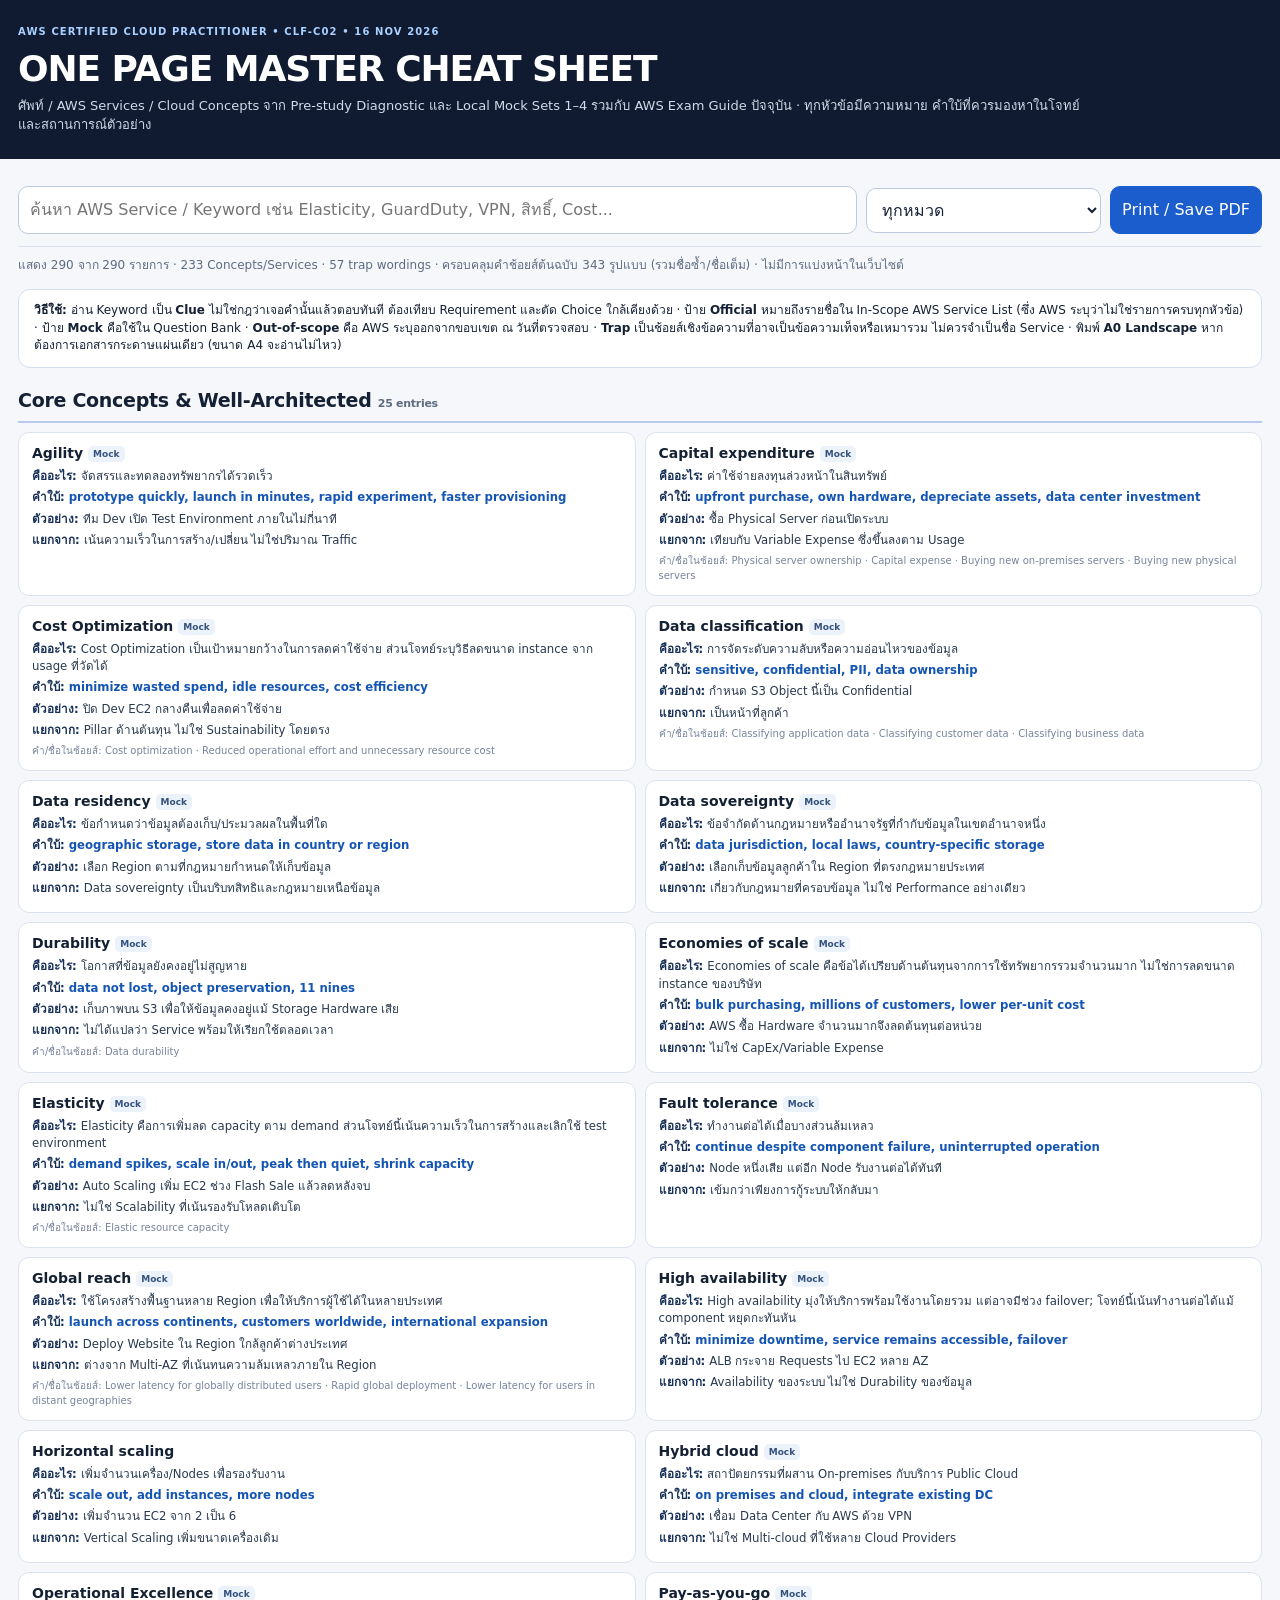
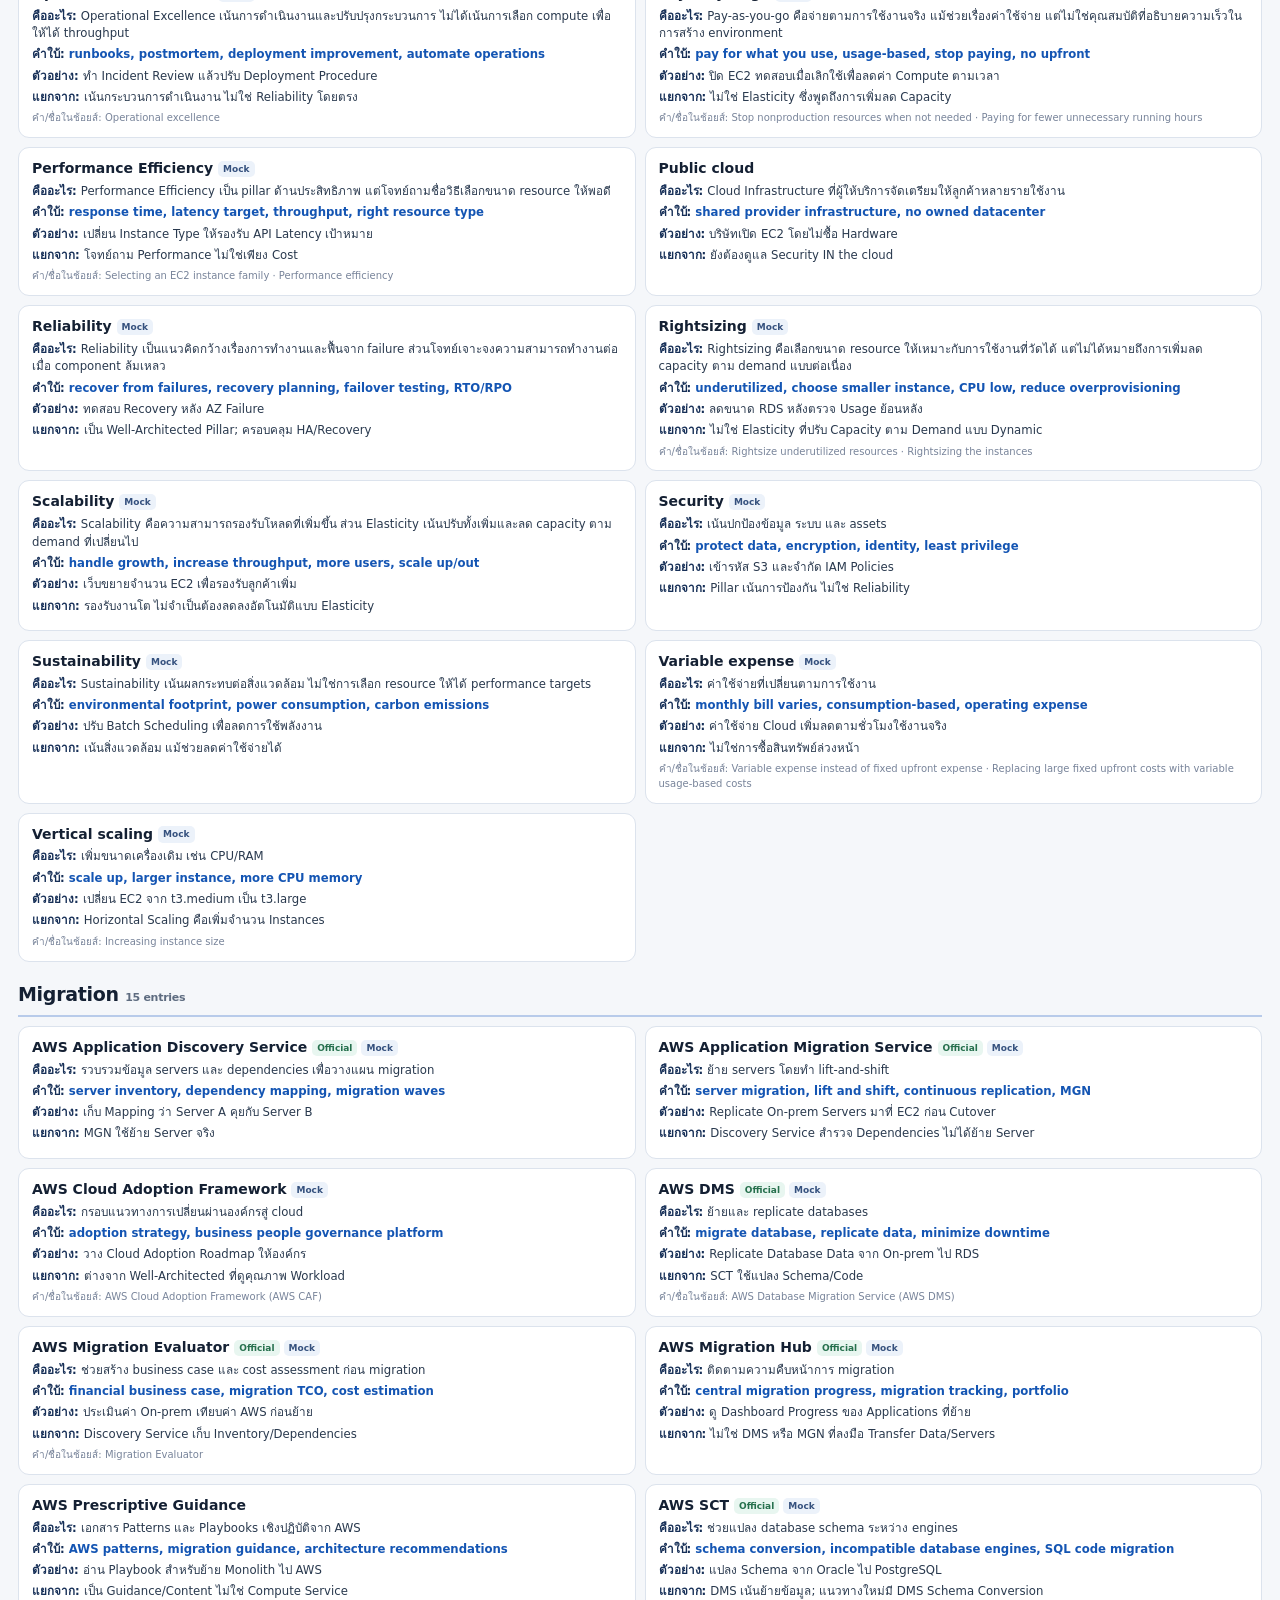
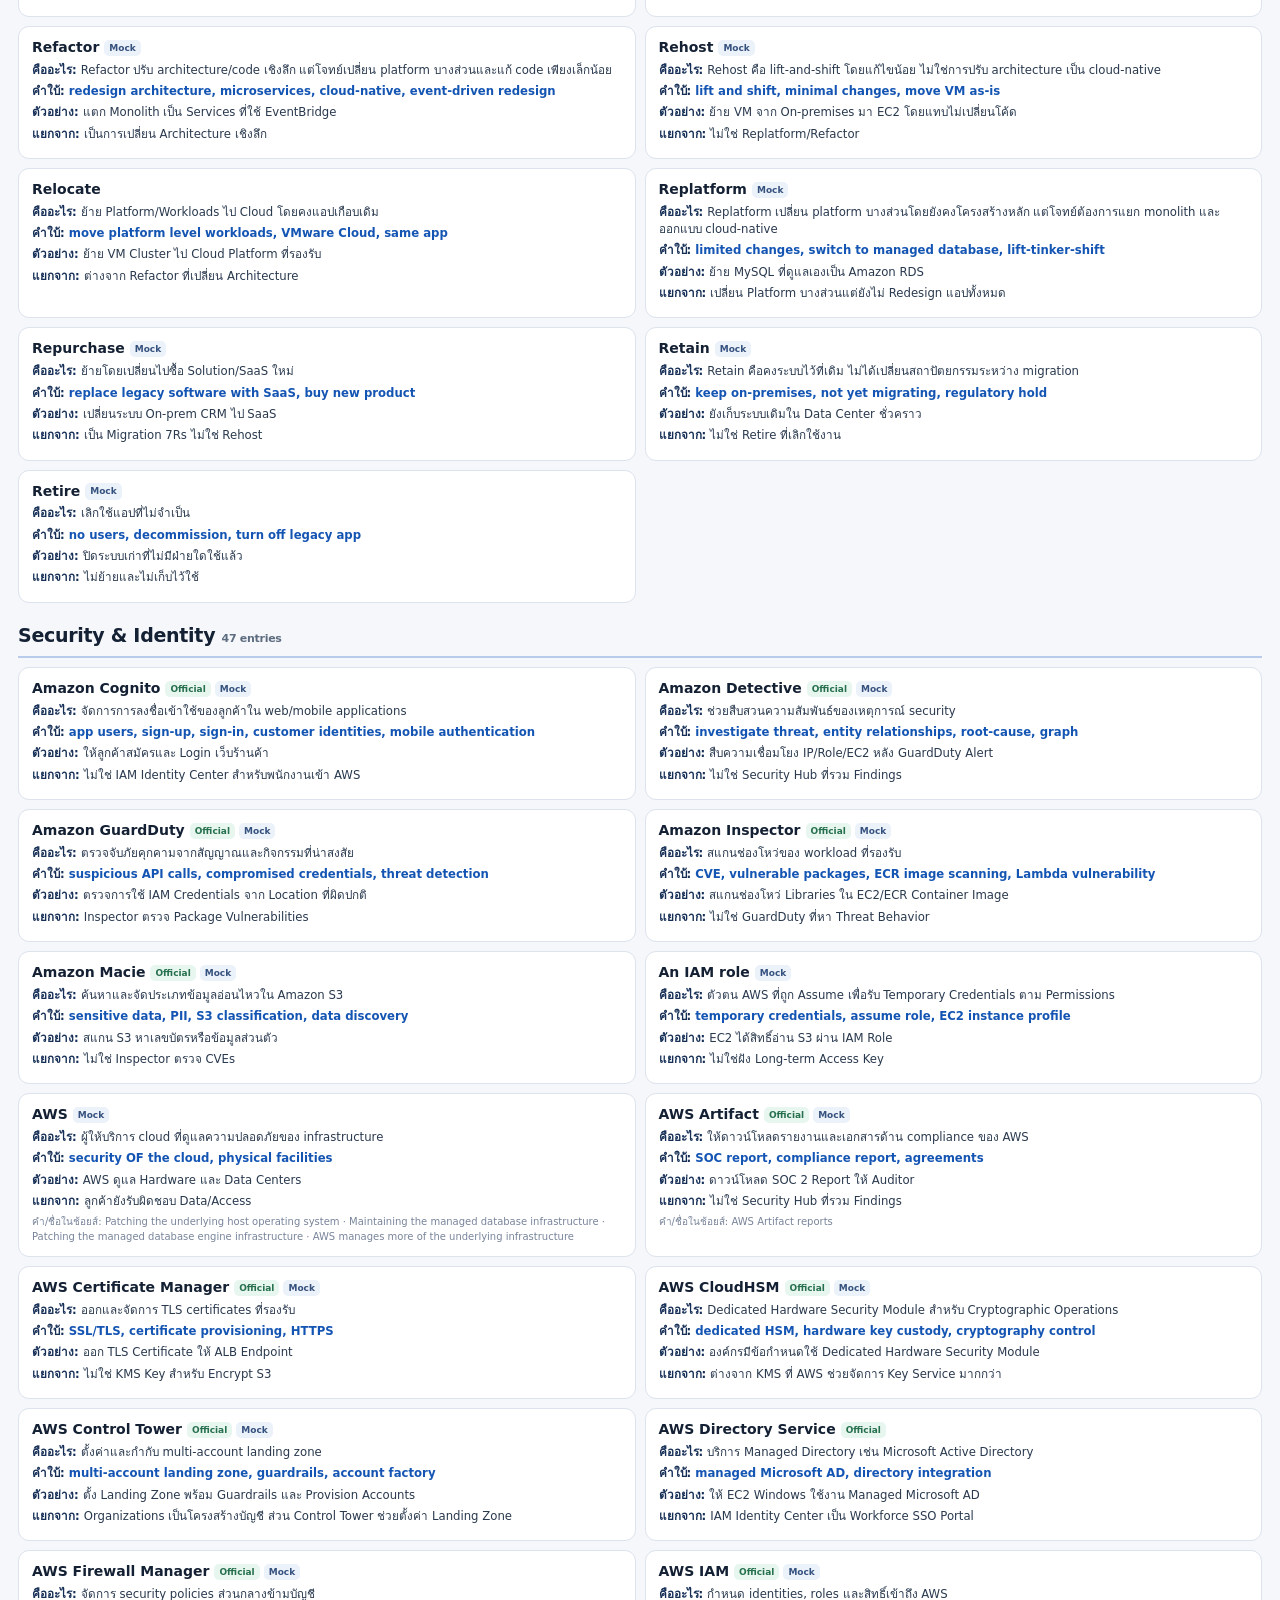
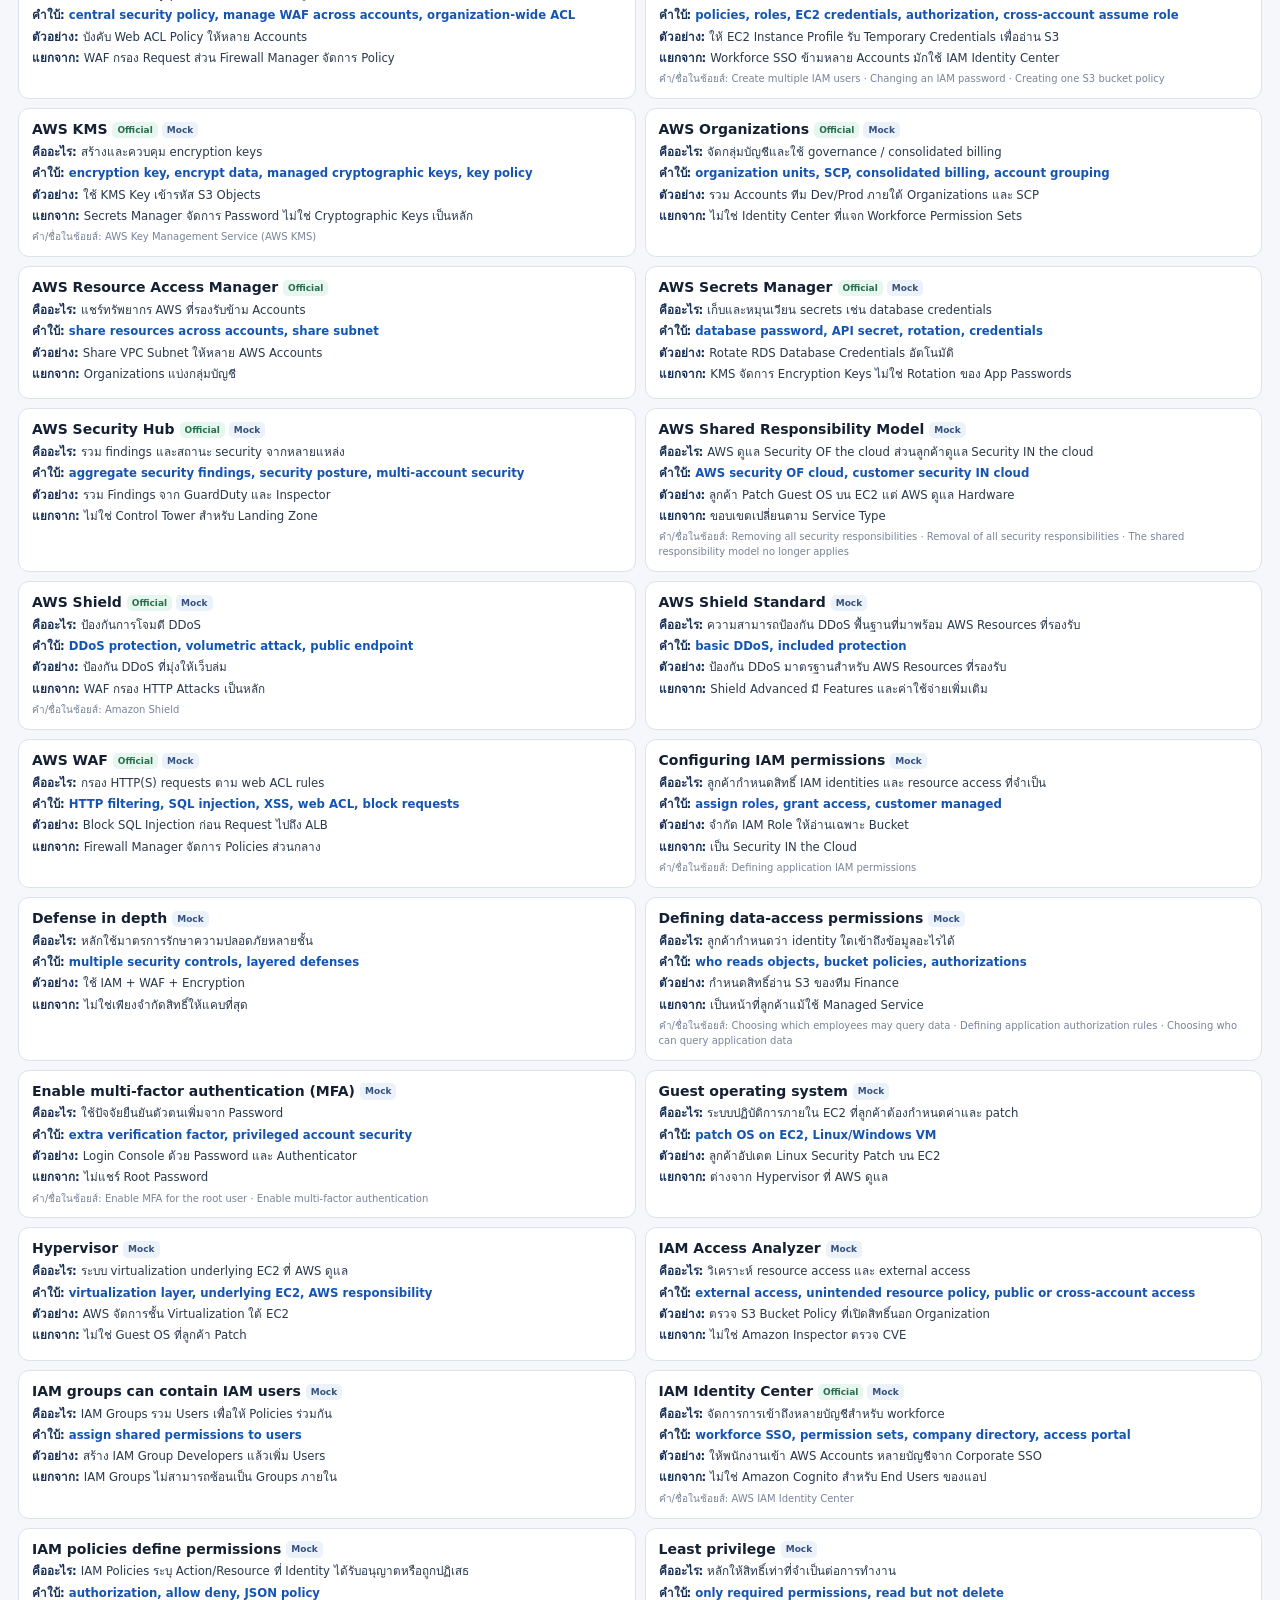
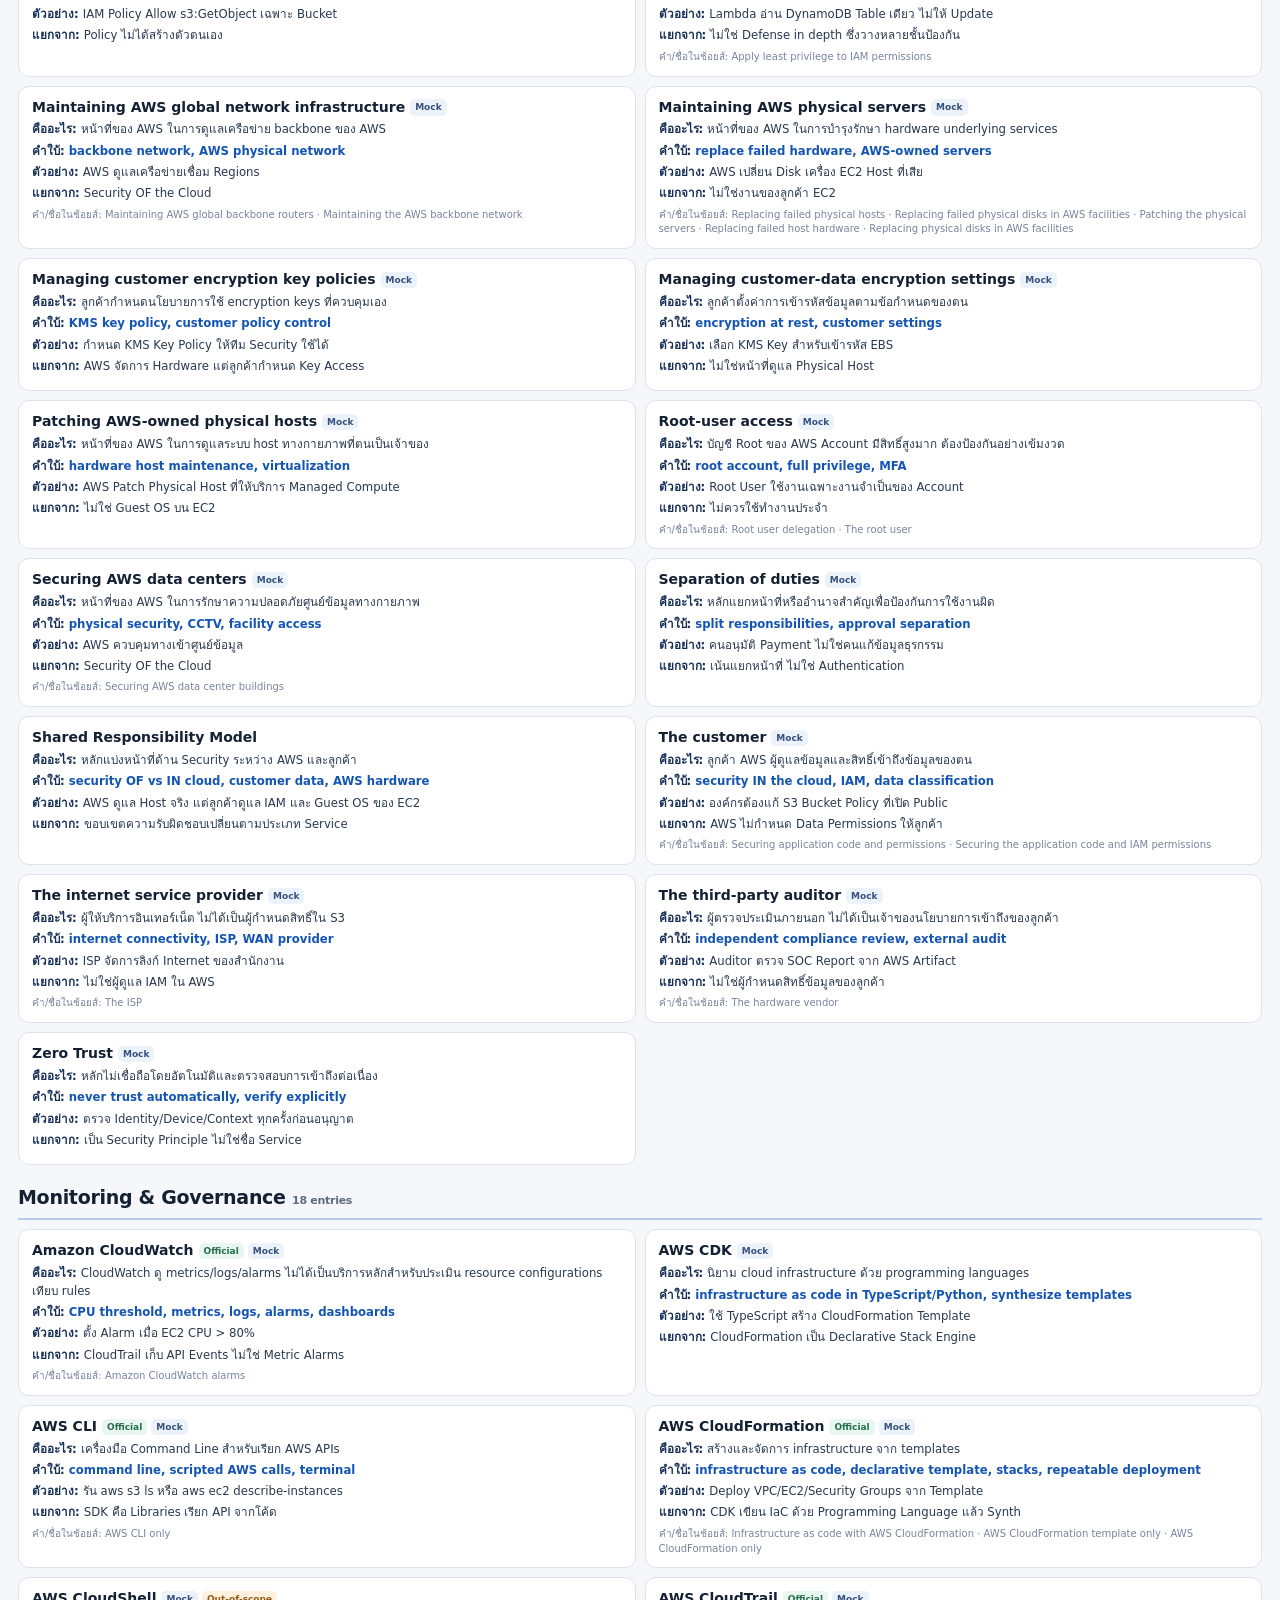
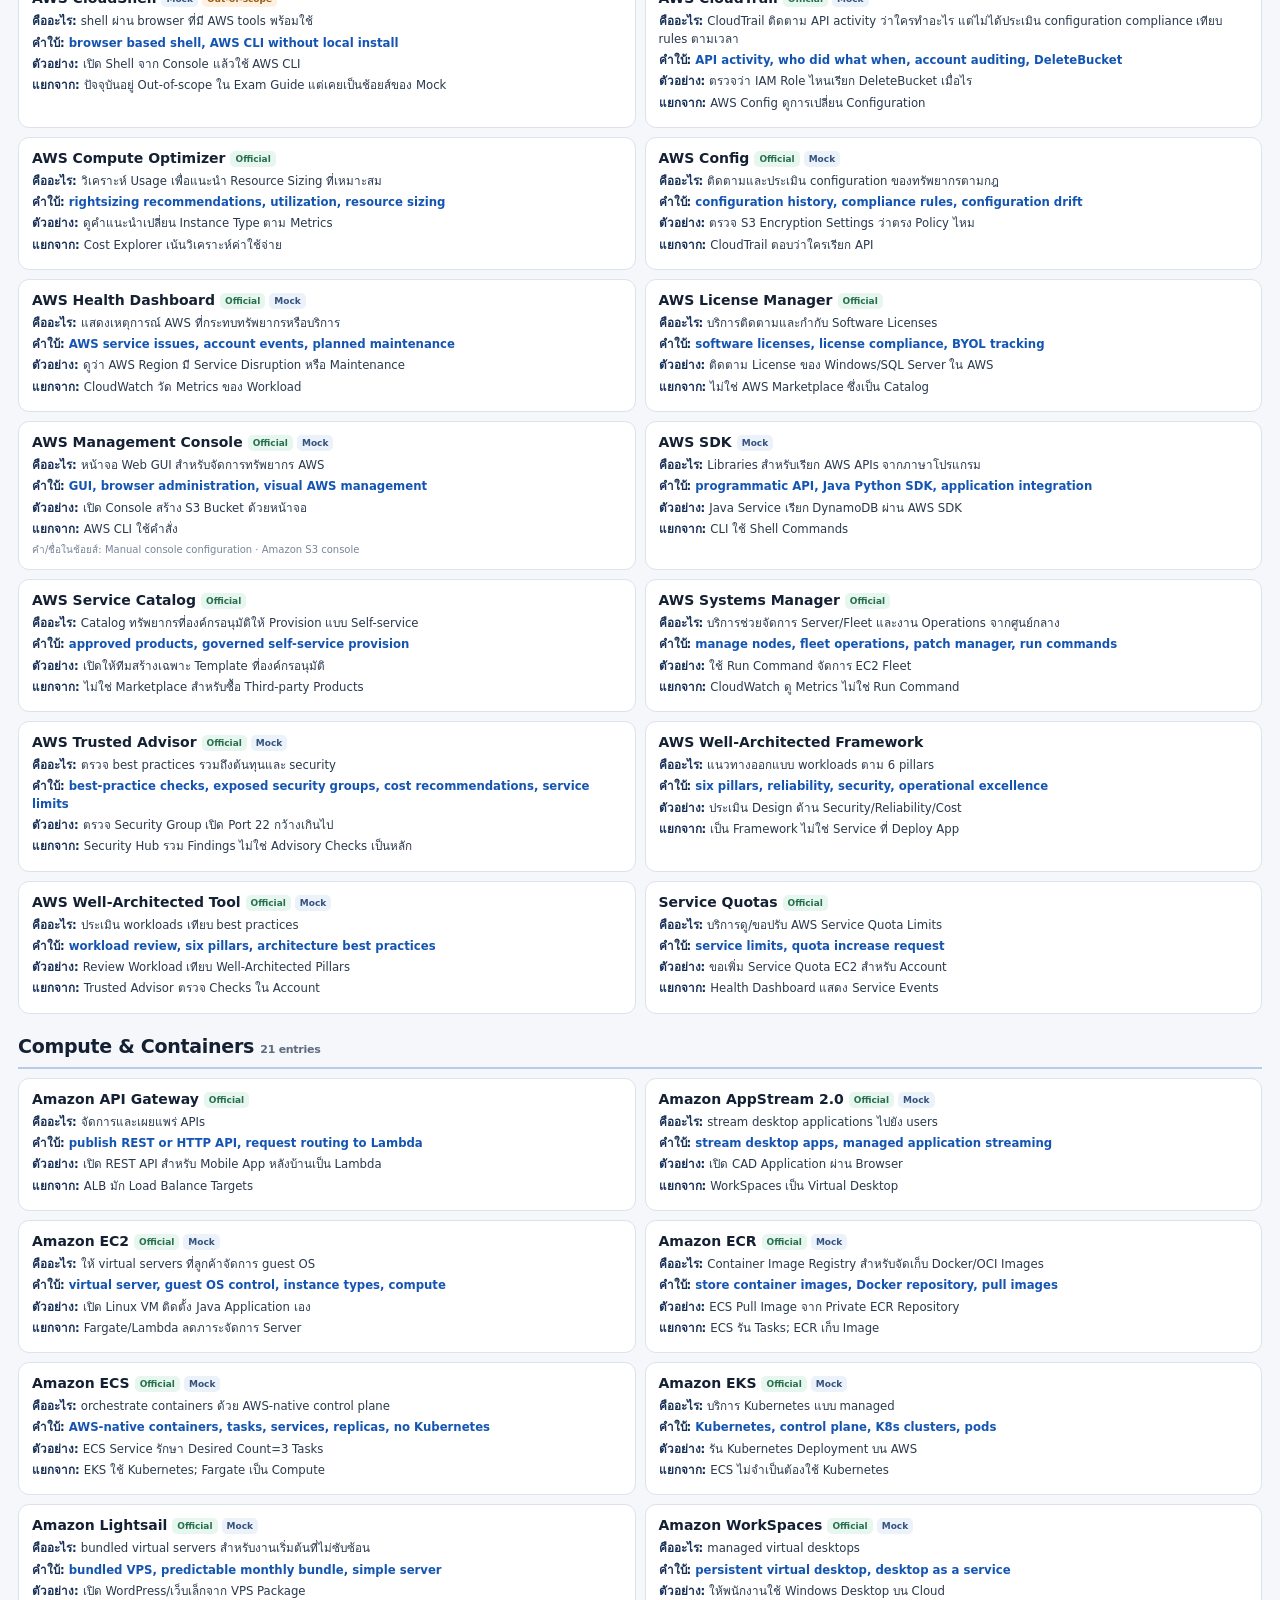
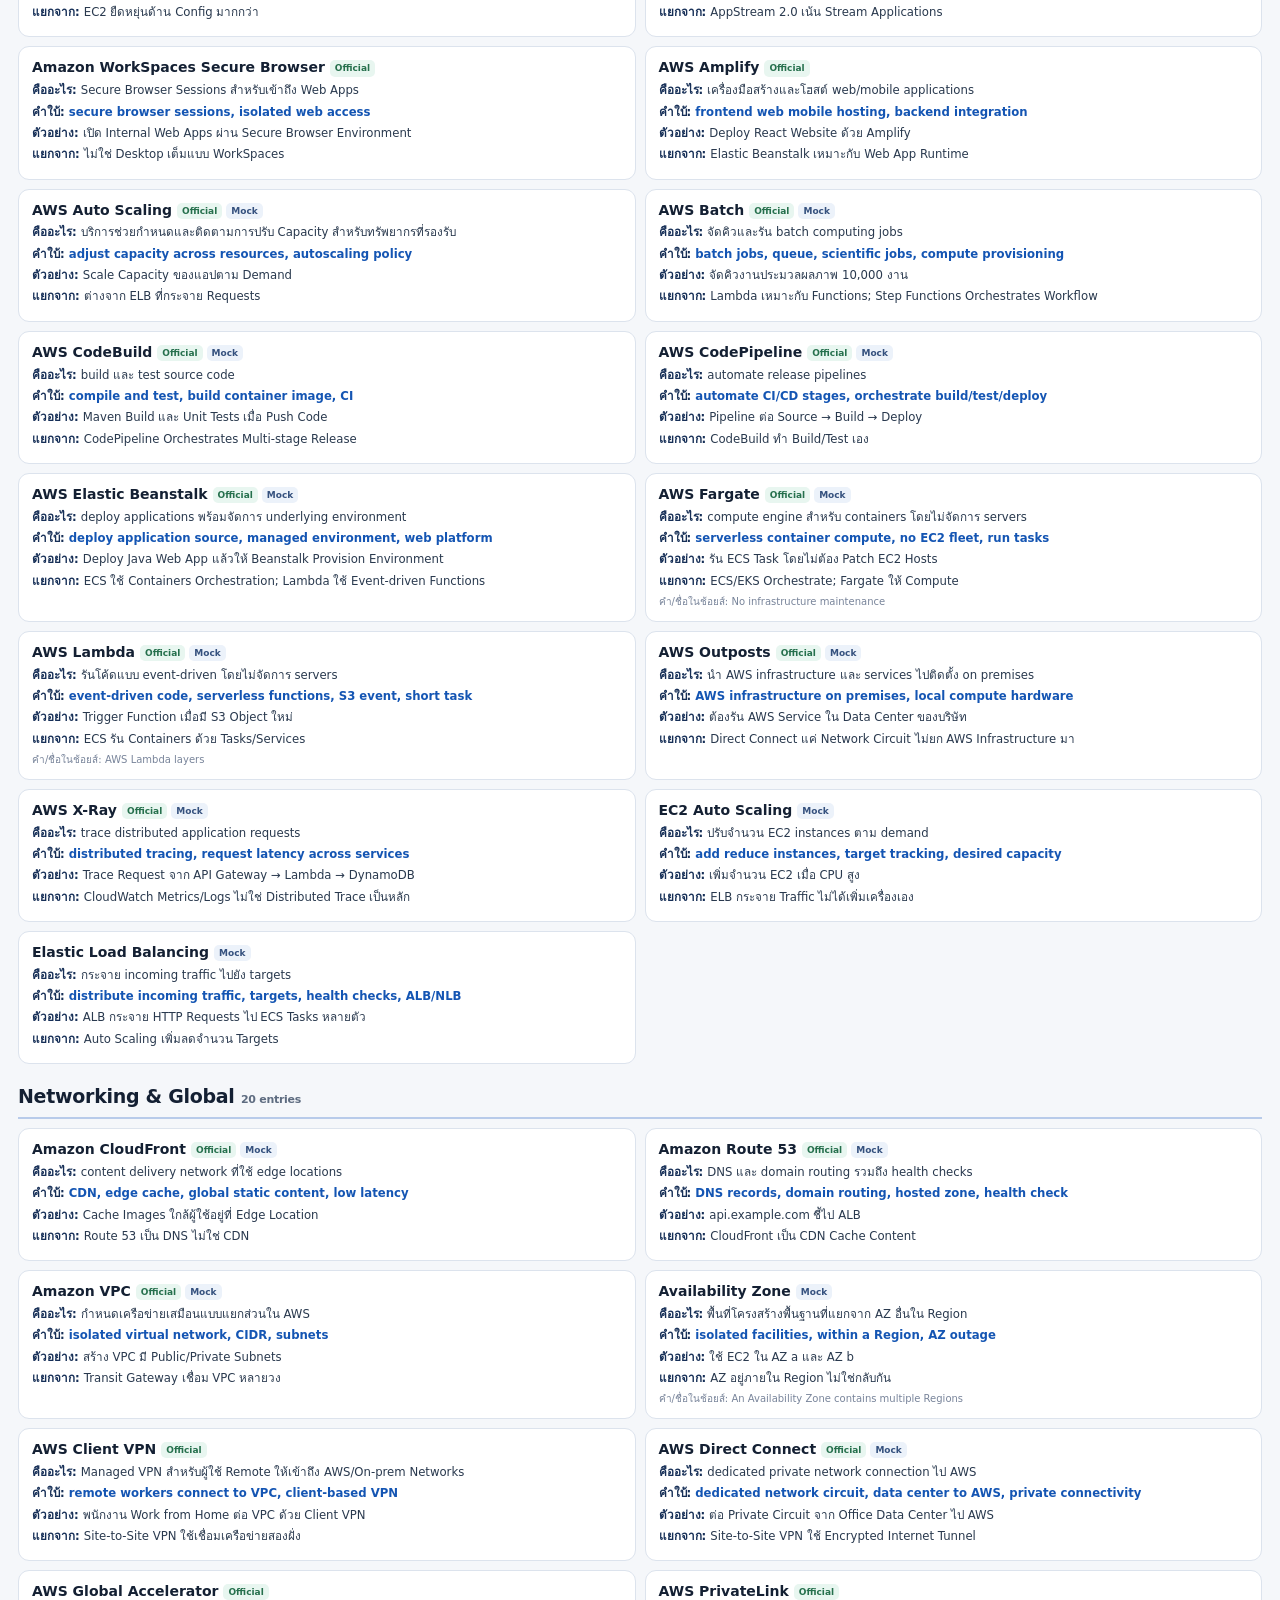
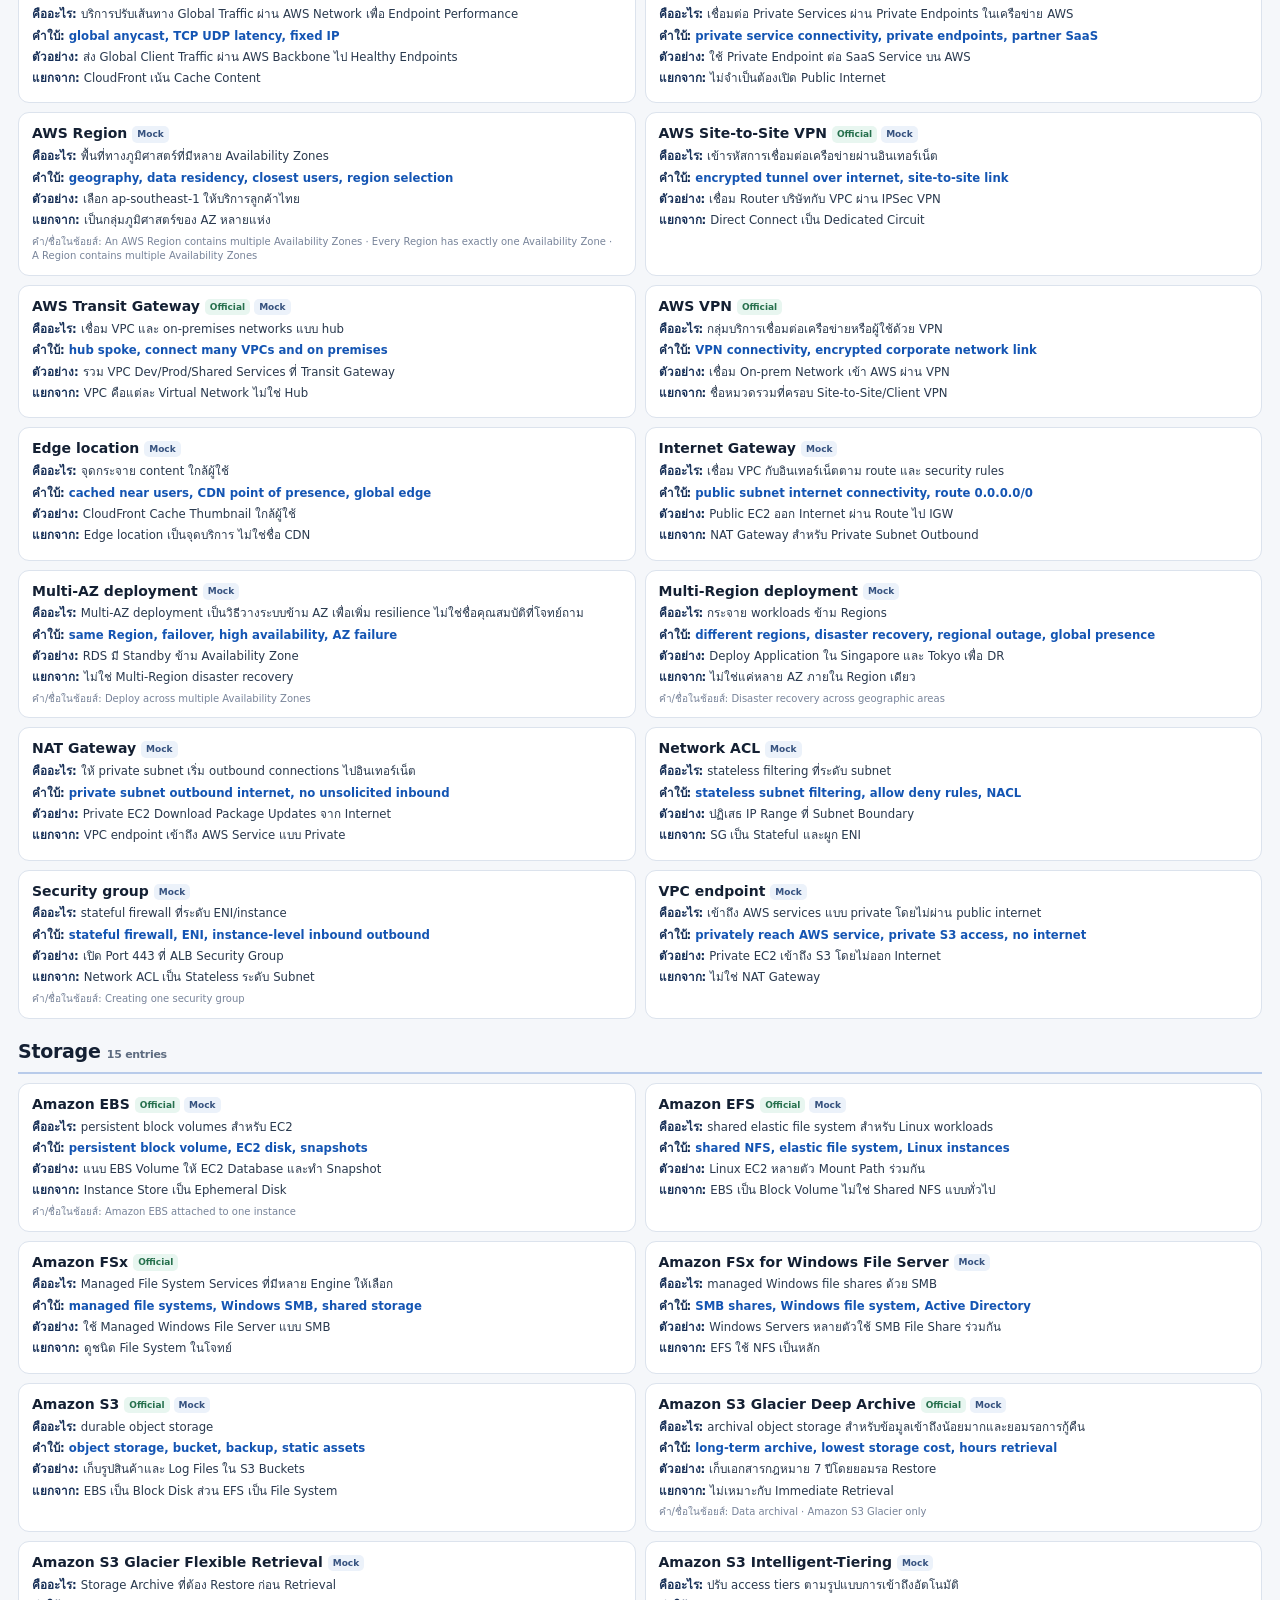
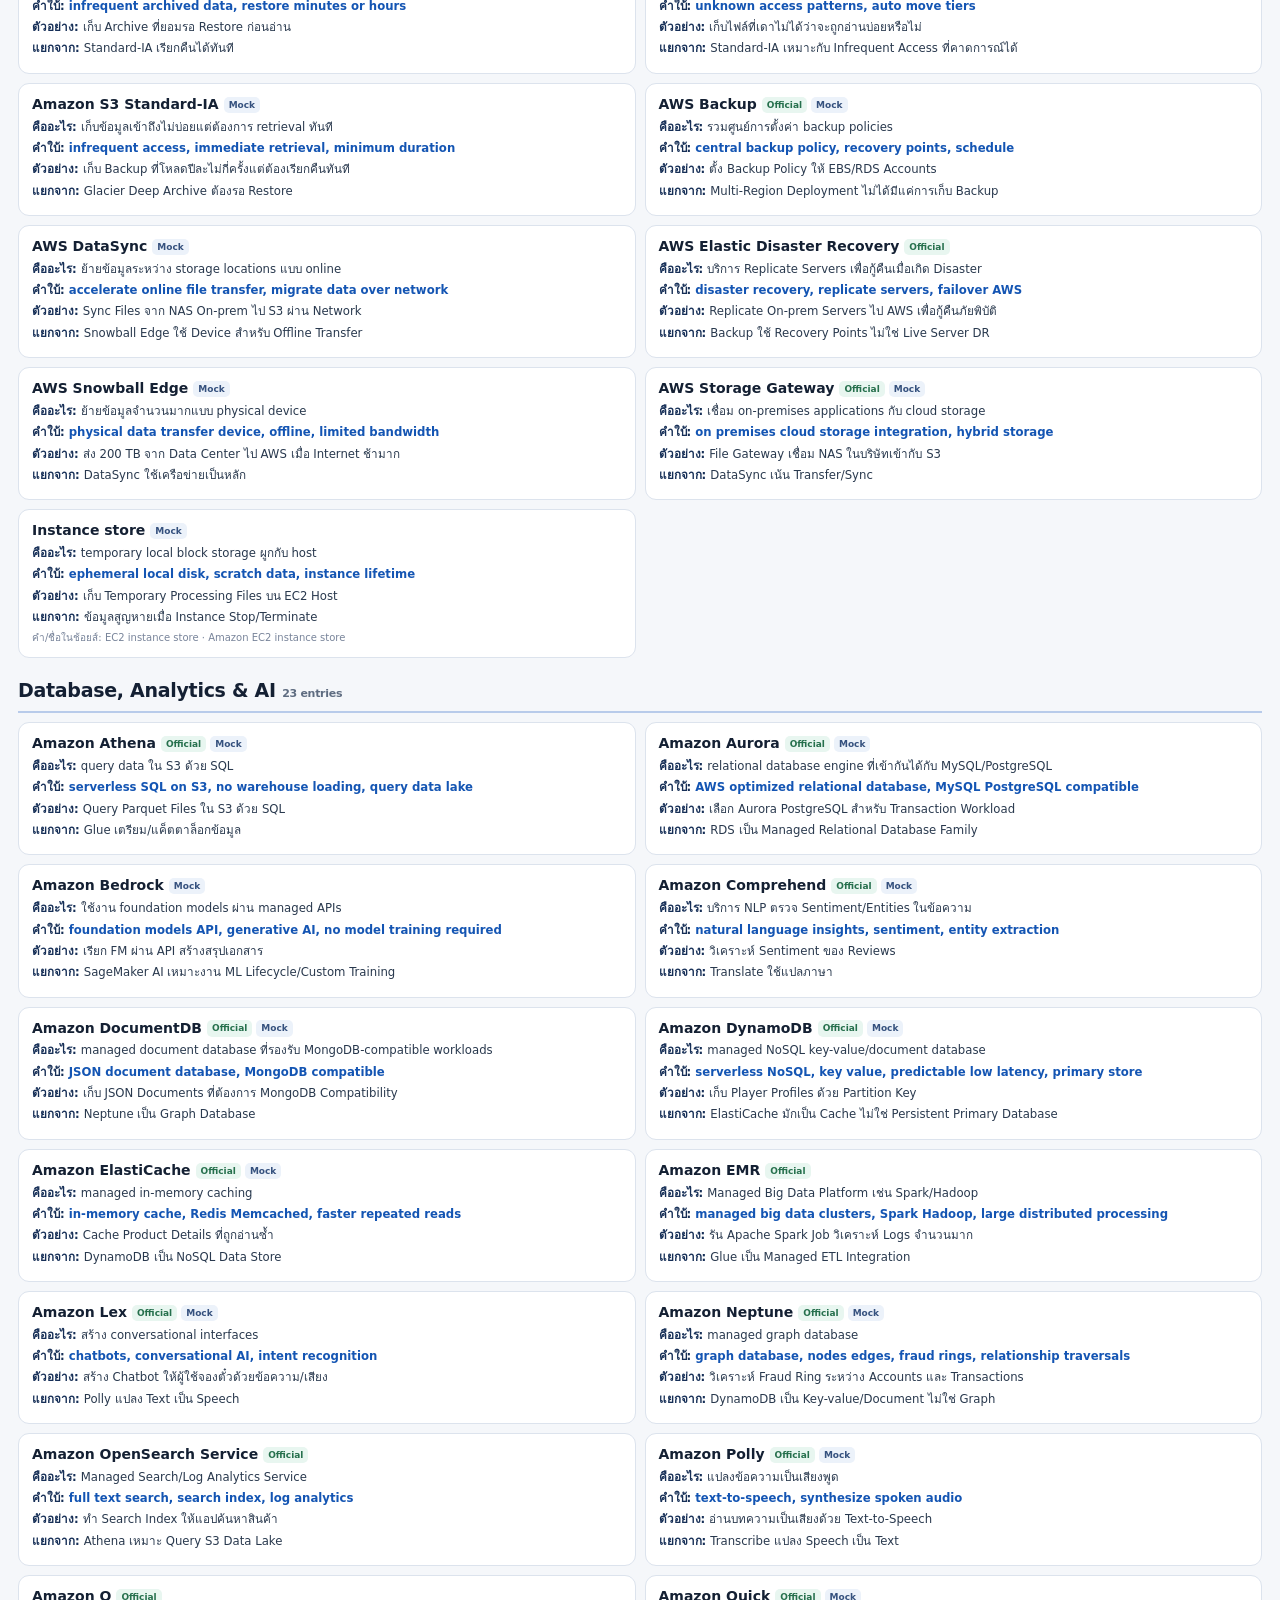
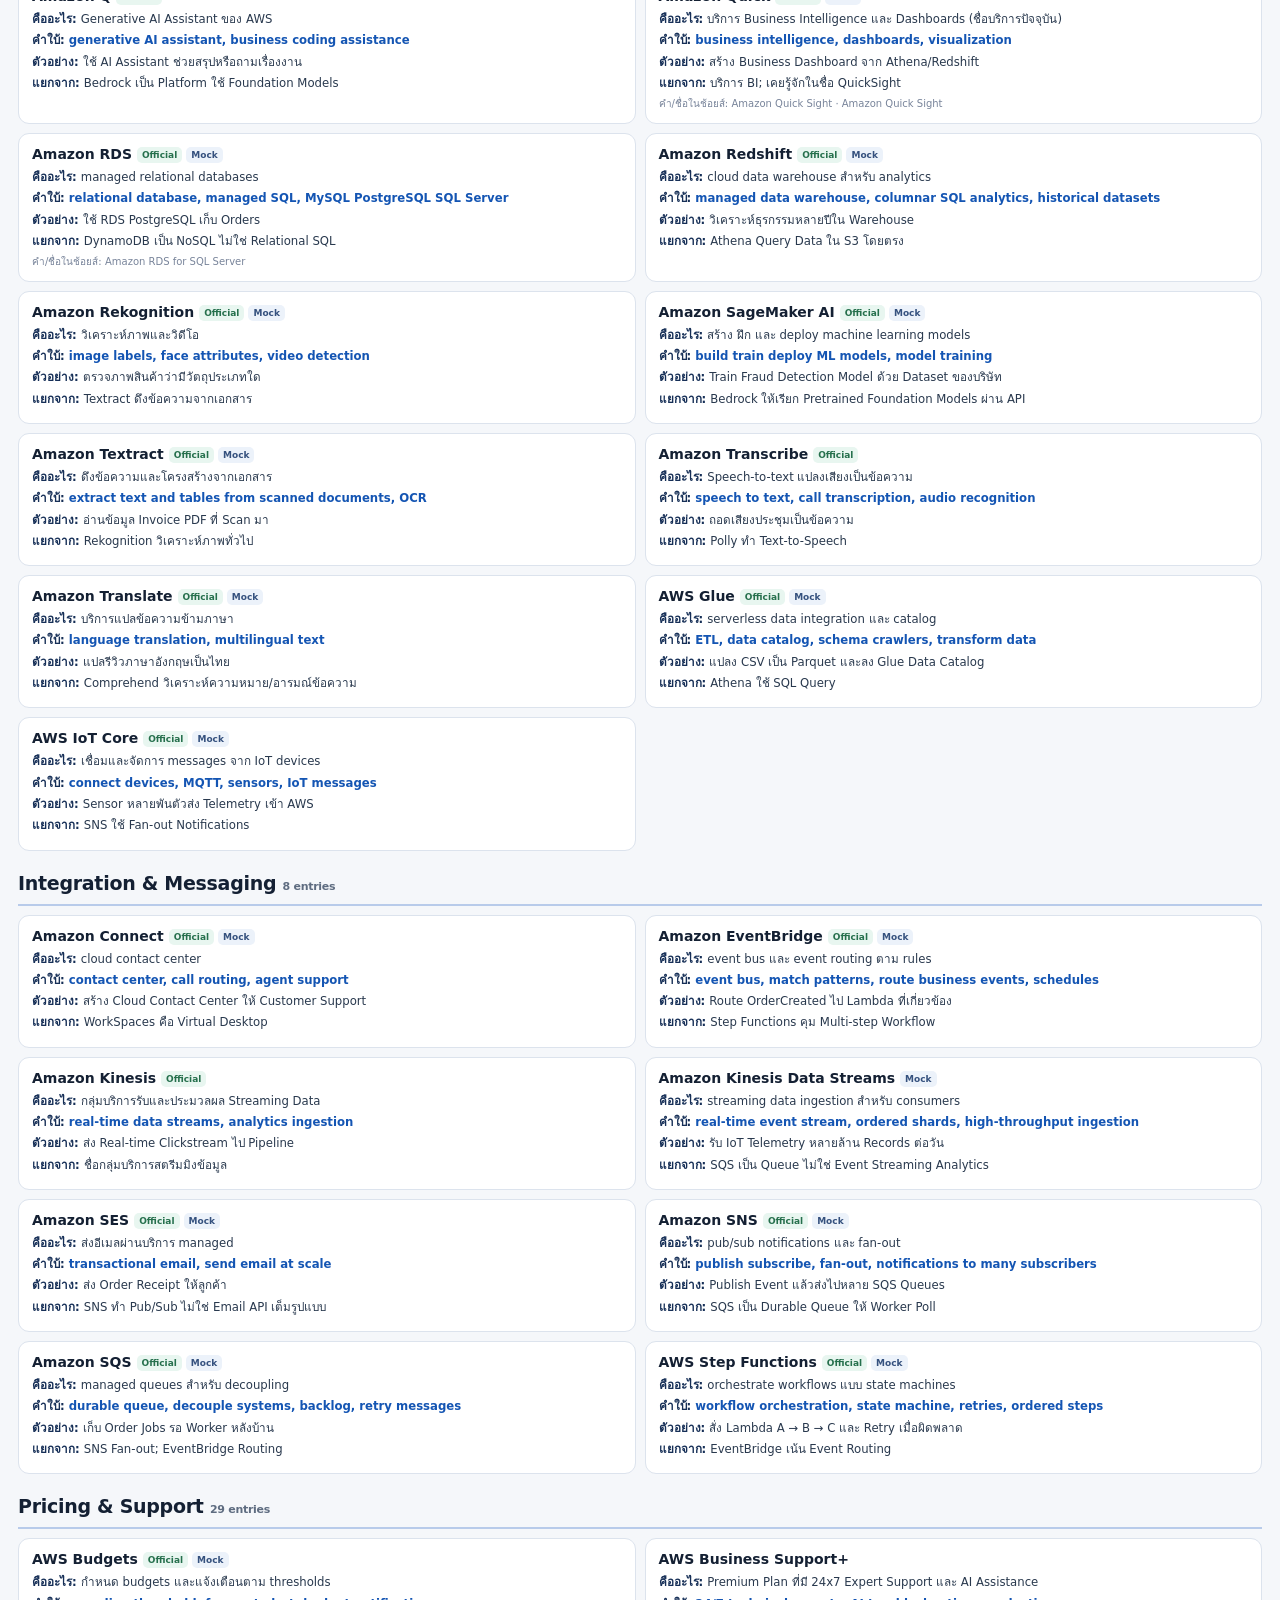
==== cheat-sheet.html @ f7e0abca "Publish all-in-one searchable CLF-C02 cheat sheet with clues and examples" ====
<!doctype html>
<html lang="th">
<head>
<meta charset="utf-8">
<meta name="viewport" content="width=device-width,initial-scale=1">
<meta name="description" content="CLF-C02 One-page Master Cheat Sheet: AWS services, concepts, keywords, examples, close distractors">
<title>CLF-C02 • One Page Master Cheat Sheet</title>
<style>
:root{color-scheme:light;--bg:#f5f7fa;--paper:#fff;--ink:#142033;--muted:#5e6c80;--line:#dce3ed;--blue:#175cd3;--soft:#edf4ff;--amber:#996008;--danger:#9a3b3b}
*{box-sizing:border-box}html{scroll-behavior:smooth}body{font-family:system-ui,-apple-system,"Noto Sans Thai",Tahoma,sans-serif;margin:0;background:var(--bg);color:var(--ink);line-height:1.48}
header{background:#101b31;color:#fff;padding:25px max(18px,calc((100vw - 1470px)/2));}h1{font-size:clamp(23px,3vw,36px);margin:0 0 6px;line-height:1.2;letter-spacing:-.03em}header p{color:#d0dae9;max-width:1080px;margin:0;font-size:13px}.eyebrow{letter-spacing:.11em;text-transform:uppercase;font-size:10px;font-weight:800;color:#a9d0ff;margin-bottom:7px}
main{max-width:1490px;margin:auto;padding:15px 18px 34px}.toolbar{position:sticky;top:0;z-index:20;background:rgba(245,247,250,.97);backdrop-filter:blur(8px);padding:12px 0;border-bottom:1px solid var(--line);display:grid;grid-template-columns:minmax(230px,1fr) 235px auto;gap:9px;align-items:center}input,select,button{font:inherit;border:1px solid #bdcadb;border-radius:10px;background:#fff;padding:11px;color:var(--ink)}input:focus,select:focus{outline:2px solid var(--blue);outline-offset:0}button{cursor:pointer}button:hover{background:var(--soft)}.button-primary{color:#fff;background:#1b5dcc;border-color:#1b5dcc}.button-primary:hover{background:#174fae}.meta{font-size:12px;color:var(--muted);margin:10px 0 14px}.meta b{color:#1f3b66}.note{font-size:12px;padding:12px 15px;border:1px solid #d2dfed;border-radius:12px;background:#fff;margin-bottom:18px}.note a{color:#175cd3}h2{font-size:19px;letter-spacing:-.015em;margin:18px 0 9px;padding:0 0 7px;border-bottom:2px solid #b8cbea}.category-summary{font-size:11px;color:var(--muted);font-weight:600}
#sections{display:block}.cards{display:grid;grid-template-columns:repeat(2,minmax(0,1fr));gap:9px}.entry{background:var(--paper);border:1px solid var(--line);border-radius:11px;padding:11px 13px;min-width:0;break-inside:avoid}.name{font-weight:800;font-size:14px;overflow-wrap:anywhere;line-height:1.35;margin-bottom:5px}.tags{display:inline-flex;gap:4px;vertical-align:middle;margin-left:5px;flex-wrap:wrap}.tag{font-size:9px;border-radius:5px;padding:2px 5px;background:#ecf2fa;color:#35517e;font-weight:750;vertical-align:middle}.tag.official{background:#e8f6f0;color:#26704d}.tag.out{background:#fff0df;color:#975b18}.tag.trap{background:#fff0ed;color:#9a3b3b}.line{font-size:11.7px;margin:4px 0;line-height:1.48;color:#29394e}.line strong{color:#162f57}.keywords{color:#1455b3;font-weight:680}.alias{color:#78849a;font-size:10px;margin-top:5px}.hidden{display:none!important}.empty{padding:30px;text-align:center;color:var(--muted)}
footer{font-size:11px;color:#64748b;max-width:1490px;margin:0 auto 30px;padding:10px 18px}footer a{color:#2b61aa}code{font-size:.92em}
@media (min-width:1300px){.cards{grid-template-columns:repeat(3,minmax(0,1fr))}}
@media(max-width:800px){.toolbar{grid-template-columns:1fr 1fr}.toolbar input{grid-column:1/-1}.cards{grid-template-columns:1fr}main{padding:12px}header{padding:24px 14px}}
@page{size:A0 landscape;margin:9mm}
@media print{
 html,body{width:auto;height:auto;background:#fff;color:#111;overflow:visible!important}
 header{background:#fff!important;color:#111;padding:0 0 8mm;border-bottom:1.5px solid #222}
 h1{font-size:27pt}header p,.meta,.note{font-size:8pt;color:#444}
 .toolbar,.noprint,footer{display:none!important}main{max-width:none;padding:0;margin:0}
 #sections{columns:7;column-gap:5mm;column-fill:auto}
 section{break-inside:auto;display:block;max-width:100%}
 h2{font-size:11pt;border-bottom:1px solid #333;margin:6mm 0 2mm;break-after:avoid;line-height:1.1}
 .cards{display:block}
 .entry{break-inside:avoid;border:0;border-bottom:.3px solid #ccc;border-radius:0;padding:1.6mm 0;margin:0 0 .6mm}
 .name{font-size:8pt;margin:0 0 .5mm}
 .line{font-size:6.1pt;line-height:1.24;margin:1px 0}
 .tag{font-size:5.5pt;border:0;padding:0 1px}.alias{font-size:5.5pt}
 .keywords{color:#111}section,.entry{box-shadow:none}
}
</style>
</head>
<body>
<header>
<div class="eyebrow">AWS Certified Cloud Practitioner • CLF-C02 • 16 Nov 2026</div>
<h1>ONE PAGE MASTER CHEAT SHEET</h1>
<p>ศัพท์ / AWS Services / Cloud Concepts จาก Pre-study Diagnostic และ Local Mock Sets 1–4 รวมกับ AWS Exam Guide ปัจจุบัน · ทุกหัวข้อมีความหมาย คำใบ้ที่ควรมองหาในโจทย์ และสถานการณ์ตัวอย่าง</p>
</header>
<main>
<div class="toolbar noprint">
<input id="search" type="search" placeholder="ค้นหา AWS Service / Keyword เช่น Elasticity, GuardDuty, VPN, สิทธิ์, Cost..." aria-label="ค้นหา">
<select id="category" aria-label="เลือกหมวด"><option value="">ทุกหมวด</option></select>
<button class="button-primary" id="print" type="button">Print / Save PDF</button>
</div>
<p class="meta" id="stats"></p>
<div class="note"><b>วิธีใช้:</b> อ่าน Keyword เป็น <b>Clue</b> ไม่ใช่กฎว่าเจอคำนั้นแล้วตอบทันที ต้องเทียบ Requirement และตัด Choice ใกล้เคียงด้วย · ป้าย <b>Official</b> หมายถึงรายชื่อใน In-Scope AWS Service List (ซึ่ง AWS ระบุว่าไม่ใช่รายการครบทุกหัวข้อ) · ป้าย <b>Mock</b> คือใช้ใน Question Bank · <b>Out-of-scope</b> คือ AWS ระบุออกจากขอบเขต ณ วันที่ตรวจสอบ · <b>Trap</b> เป็นช้อยส์เชิงข้อความที่อาจเป็นข้อความเท็จหรือเหมารวม ไม่ควรจำเป็นชื่อ Service · พิมพ์ <b>A0 Landscape</b> หากต้องการเอกสารกระดาษแผ่นเดียว (ขนาด A4 จะอ่านไม่ไหว)</div>
<div id="sections"></div>
<div class="empty hidden" id="empty">ไม่พบคำที่ค้นหา ลองใช้ชื่อ Service หรือ Keyword สั้นลง</div>
</main>
<footer>ข้อมูลอ้างอิง: <a href="https://docs.aws.amazon.com/aws-certification/latest/cloud-practitioner-02/" target="_blank" rel="noopener">Official CLF-C02 Exam Guide</a> · <a href="https://docs.aws.amazon.com/aws-certification/latest/cloud-practitioner-02/clf-02-in-scope-services.html" target="_blank" rel="noopener">In-Scope Services</a> · <a href="https://docs.aws.amazon.com/aws-certification/latest/cloud-practitioner-02/clf-02-out-of-scope-services.html" target="_blank" rel="noopener">Out-of-Scope Services</a> · <a href="https://docs.aws.amazon.com/awssupport/latest/user/aws-support-plans.html" target="_blank" rel="noopener">Support Plans</a>. สรุปเพื่อฝึกสอบ ไม่ใช่ข้อสอบจริงหรือการรับรองโดย AWS.</footer>
<script>
"use strict";
const DATA=[{"term":"AWS Audit Manager","category":"Misc. concepts & services","meaning":"Audit Manager ช่วยรวบรวมหลักฐานการตรวจประเมิน ไม่ได้ติดตาม resource configuration history เป็นหลัก","cue":"AWS Audit Manager: Audit Manager ช่วยรวบรวมหลักฐานการตรวจประเมิน ไม่ได้ติดตาม resource configuration history เป็นหลัก","example":"ตัวอย่าง: เลือกใช้เมื่อโจทย์ระบุหน้าที่ดังกล่าว ไม่ใช่เพียงมีคำว่า AWS","contrast":"ต้องแยกจากบริการ/แนวคิดที่ทำงานใกล้เคียงโดยอ่าน Requirement","aliases":[],"mock":false,"official":false,"out":false,"trap":false},{"term":"AWS CloudFront","category":"Misc. concepts & services","meaning":"content delivery network ใช้ edge locations เพื่อส่ง content ใกล้ผู้ใช้","cue":"AWS CloudFront: content delivery network ใช้ edge locations เพื่อส่ง content ใกล้ผู้ใช้","example":"ตัวอย่าง: เลือกใช้เมื่อโจทย์ระบุหน้าที่ดังกล่าว ไม่ใช่เพียงมีคำว่า AWS","contrast":"ต้องแยกจากบริการ/แนวคิดที่ทำงานใกล้เคียงโดยอ่าน Requirement","aliases":[],"mock":false,"official":false,"out":false,"trap":false},{"term":"AWS data center power systems","category":"Misc. concepts & services","meaning":"โครงสร้างพื้นฐานไฟฟ้าใน AWS Data Centers ที่ AWS ดูแล","cue":"AWS data center power systems: ระบบไฟฟ้าและโครงสร้างพื้นฐานของ data centers ที่ AWS ดูแล","example":"ตัวอย่าง: เลือกใช้เมื่อโจทย์ระบุหน้าที่ดังกล่าว ไม่ใช่เพียงมีคำว่า AWS","contrast":"ต้องแยกจากบริการ/แนวคิดที่ทำงานใกล้เคียงโดยอ่าน Requirement","aliases":["Maintaining data center power","Maintaining the data center power system"],"mock":true,"official":false,"out":false,"trap":false},{"term":"AWS-owned physical servers","category":"Misc. concepts & services","meaning":"เครื่อง server จริงใน AWS data centers ที่ AWS ดูแล","cue":"AWS-owned physical servers: เครื่อง server จริงใน AWS data centers ที่ AWS ดูแล","example":"AWS ดูแล hardware จริงใน data center","contrast":"ต้องแยกจากบริการ/แนวคิดที่ทำงานใกล้เคียงโดยอ่าน Requirement","aliases":[],"mock":true,"official":false,"out":false,"trap":false},{"term":"Reserved Instances for every workload","category":"Misc. concepts & services","meaning":"ข้อความเหมารวมที่ไม่ถูกต้อง เพราะ RI ไม่เหมาะกับทุก Workload","cue":"commitment discount but not universally best","example":"Workload ใช้ไม่แน่นอนอาจไม่เหมาะ RI","contrast":"มอง Usage Pattern ก่อนเลือก Purchasing Option","aliases":[],"mock":false,"official":false,"out":false,"trap":false},{"term":"Agility","category":"Core Concepts & Well-Architected","meaning":"จัดสรรและทดลองทรัพยากรได้รวดเร็ว","cue":"prototype quickly, launch in minutes, rapid experiment, faster provisioning","example":"ทีม Dev เปิด Test Environment ภายในไม่กี่นาที","contrast":"เน้นความเร็วในการสร้าง/เปลี่ยน ไม่ใช่ปริมาณ Traffic","aliases":[],"mock":true,"official":false,"out":false,"trap":false},{"term":"Capital expenditure","category":"Core Concepts & Well-Architected","meaning":"ค่าใช้จ่ายลงทุนล่วงหน้าในสินทรัพย์","cue":"upfront purchase, own hardware, depreciate assets, data center investment","example":"ซื้อ Physical Server ก่อนเปิดระบบ","contrast":"เทียบกับ Variable Expense ซึ่งขึ้นลงตาม Usage","aliases":["Physical server ownership","Capital expense","Buying new on-premises servers","Buying new physical servers"],"mock":true,"official":false,"out":false,"trap":false},{"term":"Cost Optimization","category":"Core Concepts & Well-Architected","meaning":"Cost Optimization เป็นเป้าหมายกว้างในการลดค่าใช้จ่าย ส่วนโจทย์ระบุวิธีลดขนาด instance จาก usage ที่วัดได้","cue":"minimize wasted spend, idle resources, cost efficiency","example":"ปิด Dev EC2 กลางคืนเพื่อลดค่าใช้จ่าย","contrast":"Pillar ด้านต้นทุน ไม่ใช่ Sustainability โดยตรง","aliases":["Cost optimization","Reduced operational effort and unnecessary resource cost"],"mock":true,"official":false,"out":false,"trap":false},{"term":"Data classification","category":"Core Concepts & Well-Architected","meaning":"การจัดระดับความลับหรือความอ่อนไหวของข้อมูล","cue":"sensitive, confidential, PII, data ownership","example":"กำหนด S3 Object นี้เป็น Confidential","contrast":"เป็นหน้าที่ลูกค้า","aliases":["Classifying application data","Classifying customer data","Classifying business data"],"mock":true,"official":false,"out":false,"trap":false},{"term":"Data residency","category":"Core Concepts & Well-Architected","meaning":"ข้อกำหนดว่าข้อมูลต้องเก็บ/ประมวลผลในพื้นที่ใด","cue":"geographic storage, store data in country or region","example":"เลือก Region ตามที่กฎหมายกำหนดให้เก็บข้อมูล","contrast":"Data sovereignty เป็นบริบทสิทธิและกฎหมายเหนือข้อมูล","aliases":[],"mock":true,"official":false,"out":false,"trap":false},{"term":"Data sovereignty","category":"Core Concepts & Well-Architected","meaning":"ข้อจำกัดด้านกฎหมายหรืออำนาจรัฐที่กำกับข้อมูลในเขตอำนาจหนึ่ง","cue":"data jurisdiction, local laws, country-specific storage","example":"เลือกเก็บข้อมูลลูกค้าใน Region ที่ตรงกฎหมายประเทศ","contrast":"เกี่ยวกับกฎหมายที่ครอบข้อมูล ไม่ใช่ Performance อย่างเดียว","aliases":[],"mock":true,"official":false,"out":false,"trap":false},{"term":"Durability","category":"Core Concepts & Well-Architected","meaning":"โอกาสที่ข้อมูลยังคงอยู่ไม่สูญหาย","cue":"data not lost, object preservation, 11 nines","example":"เก็บภาพบน S3 เพื่อให้ข้อมูลคงอยู่แม้ Storage Hardware เสีย","contrast":"ไม่ได้แปลว่า Service พร้อมให้เรียกใช้ตลอดเวลา","aliases":["Data durability"],"mock":true,"official":false,"out":false,"trap":false},{"term":"Economies of scale","category":"Core Concepts & Well-Architected","meaning":"Economies of scale คือข้อได้เปรียบด้านต้นทุนจากการใช้ทรัพยากรรวมจำนวนมาก ไม่ใช่การลดขนาด instance ของบริษัท","cue":"bulk purchasing, millions of customers, lower per-unit cost","example":"AWS ซื้อ Hardware จำนวนมากจึงลดต้นทุนต่อหน่วย","contrast":"ไม่ใช่ CapEx/Variable Expense","aliases":[],"mock":true,"official":false,"out":false,"trap":false},{"term":"Elasticity","category":"Core Concepts & Well-Architected","meaning":"Elasticity คือการเพิ่มลด capacity ตาม demand ส่วนโจทย์นี้เน้นความเร็วในการสร้างและเลิกใช้ test environment","cue":"demand spikes, scale in/out, peak then quiet, shrink capacity","example":"Auto Scaling เพิ่ม EC2 ช่วง Flash Sale แล้วลดหลังจบ","contrast":"ไม่ใช่ Scalability ที่เน้นรองรับโหลดเติบโต","aliases":["Elastic resource capacity"],"mock":true,"official":false,"out":false,"trap":false},{"term":"Fault tolerance","category":"Core Concepts & Well-Architected","meaning":"ทำงานต่อได้เมื่อบางส่วนล้มเหลว","cue":"continue despite component failure, uninterrupted operation","example":"Node หนึ่งเสีย แต่อีก Node รับงานต่อได้ทันที","contrast":"เข้มกว่าเพียงการกู้ระบบให้กลับมา","aliases":[],"mock":true,"official":false,"out":false,"trap":false},{"term":"Global reach","category":"Core Concepts & Well-Architected","meaning":"ใช้โครงสร้างพื้นฐานหลาย Region เพื่อให้บริการผู้ใช้ได้ในหลายประเทศ","cue":"launch across continents, customers worldwide, international expansion","example":"Deploy Website ใน Region ใกล้ลูกค้าต่างประเทศ","contrast":"ต่างจาก Multi-AZ ที่เน้นทนความล้มเหลวภายใน Region","aliases":["Lower latency for globally distributed users","Rapid global deployment","Lower latency for users in distant geographies"],"mock":true,"official":false,"out":false,"trap":false},{"term":"High availability","category":"Core Concepts & Well-Architected","meaning":"High availability มุ่งให้บริการพร้อมใช้งานโดยรวม แต่อาจมีช่วง failover; โจทย์นี้เน้นทำงานต่อได้แม้ component หยุดกะทันหัน","cue":"minimize downtime, service remains accessible, failover","example":"ALB กระจาย Requests ไป EC2 หลาย AZ","contrast":"Availability ของระบบ ไม่ใช่ Durability ของข้อมูล","aliases":[],"mock":true,"official":false,"out":false,"trap":false},{"term":"Horizontal scaling","category":"Core Concepts & Well-Architected","meaning":"เพิ่มจำนวนเครื่อง/Nodes เพื่อรองรับงาน","cue":"scale out, add instances, more nodes","example":"เพิ่มจำนวน EC2 จาก 2 เป็น 6","contrast":"Vertical Scaling เพิ่มขนาดเครื่องเดิม","aliases":[],"mock":false,"official":false,"out":false,"trap":false},{"term":"Hybrid cloud","category":"Core Concepts & Well-Architected","meaning":"สถาปัตยกรรมที่ผสาน On-premises กับบริการ Public Cloud","cue":"on premises and cloud, integrate existing DC","example":"เชื่อม Data Center กับ AWS ด้วย VPN","contrast":"ไม่ใช่ Multi-cloud ที่ใช้หลาย Cloud Providers","aliases":[],"mock":true,"official":false,"out":false,"trap":false},{"term":"Operational Excellence","category":"Core Concepts & Well-Architected","meaning":"Operational Excellence เน้นการดำเนินงานและปรับปรุงกระบวนการ ไม่ได้เน้นการเลือก compute เพื่อให้ได้ throughput","cue":"runbooks, postmortem, deployment improvement, automate operations","example":"ทำ Incident Review แล้วปรับ Deployment Procedure","contrast":"เน้นกระบวนการดำเนินงาน ไม่ใช่ Reliability โดยตรง","aliases":["Operational excellence"],"mock":true,"official":false,"out":false,"trap":false},{"term":"Pay-as-you-go","category":"Core Concepts & Well-Architected","meaning":"Pay-as-you-go คือจ่ายตามการใช้งานจริง แม้ช่วยเรื่องค่าใช้จ่าย แต่ไม่ใช่คุณสมบัติที่อธิบายความเร็วในการสร้าง environment","cue":"pay for what you use, usage-based, stop paying, no upfront","example":"ปิด EC2 ทดสอบเมื่อเลิกใช้เพื่อลดค่า Compute ตามเวลา","contrast":"ไม่ใช่ Elasticity ซึ่งพูดถึงการเพิ่มลด Capacity","aliases":["Stop nonproduction resources when not needed","Paying for fewer unnecessary running hours"],"mock":true,"official":false,"out":false,"trap":false},{"term":"Performance Efficiency","category":"Core Concepts & Well-Architected","meaning":"Performance Efficiency เป็น pillar ด้านประสิทธิภาพ แต่โจทย์ถามชื่อวิธีเลือกขนาด resource ให้พอดี","cue":"response time, latency target, throughput, right resource type","example":"เปลี่ยน Instance Type ให้รองรับ API Latency เป้าหมาย","contrast":"โจทย์ถาม Performance ไม่ใช่เพียง Cost","aliases":["Selecting an EC2 instance family","Performance efficiency"],"mock":true,"official":false,"out":false,"trap":false},{"term":"Public cloud","category":"Core Concepts & Well-Architected","meaning":"Cloud Infrastructure ที่ผู้ให้บริการจัดเตรียมให้ลูกค้าหลายรายใช้งาน","cue":"shared provider infrastructure, no owned datacenter","example":"บริษัทเปิด EC2 โดยไม่ซื้อ Hardware","contrast":"ยังต้องดูแล Security IN the cloud","aliases":[],"mock":false,"official":false,"out":false,"trap":false},{"term":"Reliability","category":"Core Concepts & Well-Architected","meaning":"Reliability เป็นแนวคิดกว้างเรื่องการทำงานและฟื้นจาก failure ส่วนโจทย์เจาะจงความสามารถทำงานต่อเมื่อ component ล้มเหลว","cue":"recover from failures, recovery planning, failover testing, RTO/RPO","example":"ทดสอบ Recovery หลัง AZ Failure","contrast":"เป็น Well-Architected Pillar; ครอบคลุม HA/Recovery","aliases":[],"mock":true,"official":false,"out":false,"trap":false},{"term":"Rightsizing","category":"Core Concepts & Well-Architected","meaning":"Rightsizing คือเลือกขนาด resource ให้เหมาะกับการใช้งานที่วัดได้ แต่ไม่ได้หมายถึงการเพิ่มลด capacity ตาม demand แบบต่อเนื่อง","cue":"underutilized, choose smaller instance, CPU low, reduce overprovisioning","example":"ลดขนาด RDS หลังตรวจ Usage ย้อนหลัง","contrast":"ไม่ใช่ Elasticity ที่ปรับ Capacity ตาม Demand แบบ Dynamic","aliases":["Rightsize underutilized resources","Rightsizing the instances"],"mock":true,"official":false,"out":false,"trap":false},{"term":"Scalability","category":"Core Concepts & Well-Architected","meaning":"Scalability คือความสามารถรองรับโหลดที่เพิ่มขึ้น ส่วน Elasticity เน้นปรับทั้งเพิ่มและลด capacity ตาม demand ที่เปลี่ยนไป","cue":"handle growth, increase throughput, more users, scale up/out","example":"เว็บขยายจำนวน EC2 เพื่อรองรับลูกค้าเพิ่ม","contrast":"รองรับงานโต ไม่จำเป็นต้องลดลงอัตโนมัติแบบ Elasticity","aliases":[],"mock":true,"official":false,"out":false,"trap":false},{"term":"Security","category":"Core Concepts & Well-Architected","meaning":"เน้นปกป้องข้อมูล ระบบ และ assets","cue":"protect data, encryption, identity, least privilege","example":"เข้ารหัส S3 และจำกัด IAM Policies","contrast":"Pillar เน้นการป้องกัน ไม่ใช่ Reliability","aliases":[],"mock":true,"official":false,"out":false,"trap":false},{"term":"Sustainability","category":"Core Concepts & Well-Architected","meaning":"Sustainability เน้นผลกระทบต่อสิ่งแวดล้อม ไม่ใช่การเลือก resource ให้ได้ performance targets","cue":"environmental footprint, power consumption, carbon emissions","example":"ปรับ Batch Scheduling เพื่อลดการใช้พลังงาน","contrast":"เน้นสิ่งแวดล้อม แม้ช่วยลดค่าใช้จ่ายได้","aliases":[],"mock":true,"official":false,"out":false,"trap":false},{"term":"Variable expense","category":"Core Concepts & Well-Architected","meaning":"ค่าใช้จ่ายที่เปลี่ยนตามการใช้งาน","cue":"monthly bill varies, consumption-based, operating expense","example":"ค่าใช้จ่าย Cloud เพิ่มลดตามชั่วโมงใช้งานจริง","contrast":"ไม่ใช่การซื้อสินทรัพย์ล่วงหน้า","aliases":["Variable expense instead of fixed upfront expense","Replacing large fixed upfront costs with variable usage-based costs"],"mock":true,"official":false,"out":false,"trap":false},{"term":"Vertical scaling","category":"Core Concepts & Well-Architected","meaning":"เพิ่มขนาดเครื่องเดิม เช่น CPU/RAM","cue":"scale up, larger instance, more CPU memory","example":"เปลี่ยน EC2 จาก t3.medium เป็น t3.large","contrast":"Horizontal Scaling คือเพิ่มจำนวน Instances","aliases":["Increasing instance size"],"mock":true,"official":false,"out":false,"trap":false},{"term":"AWS Application Discovery Service","category":"Migration","meaning":"รวบรวมข้อมูล servers และ dependencies เพื่อวางแผน migration","cue":"server inventory, dependency mapping, migration waves","example":"เก็บ Mapping ว่า Server A คุยกับ Server B","contrast":"MGN ใช้ย้าย Server จริง","aliases":[],"mock":true,"official":true,"out":false,"trap":false},{"term":"AWS Application Migration Service","category":"Migration","meaning":"ย้าย servers โดยทำ lift-and-shift","cue":"server migration, lift and shift, continuous replication, MGN","example":"Replicate On-prem Servers มาที่ EC2 ก่อน Cutover","contrast":"Discovery Service สำรวจ Dependencies ไม่ได้ย้าย Server","aliases":[],"mock":true,"official":true,"out":false,"trap":false},{"term":"AWS Cloud Adoption Framework","category":"Migration","meaning":"กรอบแนวทางการเปลี่ยนผ่านองค์กรสู่ cloud","cue":"adoption strategy, business people governance platform","example":"วาง Cloud Adoption Roadmap ให้องค์กร","contrast":"ต่างจาก Well-Architected ที่ดูคุณภาพ Workload","aliases":["AWS Cloud Adoption Framework (AWS CAF)"],"mock":true,"official":false,"out":false,"trap":false},{"term":"AWS DMS","category":"Migration","meaning":"ย้ายและ replicate databases","cue":"migrate database, replicate data, minimize downtime","example":"Replicate Database Data จาก On-prem ไป RDS","contrast":"SCT ใช้แปลง Schema/Code","aliases":["AWS Database Migration Service (AWS DMS)"],"mock":true,"official":true,"out":false,"trap":false},{"term":"AWS Migration Evaluator","category":"Migration","meaning":"ช่วยสร้าง business case และ cost assessment ก่อน migration","cue":"financial business case, migration TCO, cost estimation","example":"ประเมินค่า On-prem เทียบค่า AWS ก่อนย้าย","contrast":"Discovery Service เก็บ Inventory/Dependencies","aliases":["Migration Evaluator"],"mock":true,"official":true,"out":false,"trap":false},{"term":"AWS Migration Hub","category":"Migration","meaning":"ติดตามความคืบหน้าการ migration","cue":"central migration progress, migration tracking, portfolio","example":"ดู Dashboard Progress ของ Applications ที่ย้าย","contrast":"ไม่ใช่ DMS หรือ MGN ที่ลงมือ Transfer Data/Servers","aliases":[],"mock":true,"official":true,"out":false,"trap":false},{"term":"AWS Prescriptive Guidance","category":"Migration","meaning":"เอกสาร Patterns และ Playbooks เชิงปฏิบัติจาก AWS","cue":"AWS patterns, migration guidance, architecture recommendations","example":"อ่าน Playbook สำหรับย้าย Monolith ไป AWS","contrast":"เป็น Guidance/Content ไม่ใช่ Compute Service","aliases":[],"mock":false,"official":false,"out":false,"trap":false},{"term":"AWS SCT","category":"Migration","meaning":"ช่วยแปลง database schema ระหว่าง engines","cue":"schema conversion, incompatible database engines, SQL code migration","example":"แปลง Schema จาก Oracle ไป PostgreSQL","contrast":"DMS เน้นย้ายข้อมูล; แนวทางใหม่มี DMS Schema Conversion","aliases":[],"mock":true,"official":true,"out":false,"trap":false},{"term":"Refactor","category":"Migration","meaning":"Refactor ปรับ architecture/code เชิงลึก แต่โจทย์เปลี่ยน platform บางส่วนและแก้ code เพียงเล็กน้อย","cue":"redesign architecture, microservices, cloud-native, event-driven redesign","example":"แตก Monolith เป็น Services ที่ใช้ EventBridge","contrast":"เป็นการเปลี่ยน Architecture เชิงลึก","aliases":[],"mock":true,"official":false,"out":false,"trap":false},{"term":"Rehost","category":"Migration","meaning":"Rehost คือ lift-and-shift โดยแก้ไขน้อย ไม่ใช่การปรับ architecture เป็น cloud-native","cue":"lift and shift, minimal changes, move VM as-is","example":"ย้าย VM จาก On-premises มา EC2 โดยแทบไม่เปลี่ยนโค้ด","contrast":"ไม่ใช่ Replatform/Refactor","aliases":[],"mock":true,"official":false,"out":false,"trap":false},{"term":"Relocate","category":"Migration","meaning":"ย้าย Platform/Workloads ไป Cloud โดยคงแอปเกือบเดิม","cue":"move platform level workloads, VMware Cloud, same app","example":"ย้าย VM Cluster ไป Cloud Platform ที่รองรับ","contrast":"ต่างจาก Refactor ที่เปลี่ยน Architecture","aliases":[],"mock":false,"official":false,"out":false,"trap":false},{"term":"Replatform","category":"Migration","meaning":"Replatform เปลี่ยน platform บางส่วนโดยยังคงโครงสร้างหลัก แต่โจทย์ต้องการแยก monolith และออกแบบ cloud-native","cue":"limited changes, switch to managed database, lift-tinker-shift","example":"ย้าย MySQL ที่ดูแลเองเป็น Amazon RDS","contrast":"เปลี่ยน Platform บางส่วนแต่ยังไม่ Redesign แอปทั้งหมด","aliases":[],"mock":true,"official":false,"out":false,"trap":false},{"term":"Repurchase","category":"Migration","meaning":"ย้ายโดยเปลี่ยนไปซื้อ Solution/SaaS ใหม่","cue":"replace legacy software with SaaS, buy new product","example":"เปลี่ยนระบบ On-prem CRM ไป SaaS","contrast":"เป็น Migration 7Rs ไม่ใช่ Rehost","aliases":[],"mock":true,"official":false,"out":false,"trap":false},{"term":"Retain","category":"Migration","meaning":"Retain คือคงระบบไว้ที่เดิม ไม่ได้เปลี่ยนสถาปัตยกรรมระหว่าง migration","cue":"keep on-premises, not yet migrating, regulatory hold","example":"ยังเก็บระบบเดิมใน Data Center ชั่วคราว","contrast":"ไม่ใช่ Retire ที่เลิกใช้งาน","aliases":[],"mock":true,"official":false,"out":false,"trap":false},{"term":"Retire","category":"Migration","meaning":"เลิกใช้แอปที่ไม่จำเป็น","cue":"no users, decommission, turn off legacy app","example":"ปิดระบบเก่าที่ไม่มีฝ่ายใดใช้แล้ว","contrast":"ไม่ย้ายและไม่เก็บไว้ใช้","aliases":[],"mock":true,"official":false,"out":false,"trap":false},{"term":"Amazon Cognito","category":"Security & Identity","meaning":"จัดการการลงชื่อเข้าใช้ของลูกค้าใน web/mobile applications","cue":"app users, sign-up, sign-in, customer identities, mobile authentication","example":"ให้ลูกค้าสมัครและ Login เว็บร้านค้า","contrast":"ไม่ใช่ IAM Identity Center สำหรับพนักงานเข้า AWS","aliases":[],"mock":true,"official":true,"out":false,"trap":false},{"term":"Amazon Detective","category":"Security & Identity","meaning":"ช่วยสืบสวนความสัมพันธ์ของเหตุการณ์ security","cue":"investigate threat, entity relationships, root-cause, graph","example":"สืบความเชื่อมโยง IP/Role/EC2 หลัง GuardDuty Alert","contrast":"ไม่ใช่ Security Hub ที่รวม Findings","aliases":[],"mock":true,"official":true,"out":false,"trap":false},{"term":"Amazon GuardDuty","category":"Security & Identity","meaning":"ตรวจจับภัยคุกคามจากสัญญาณและกิจกรรมที่น่าสงสัย","cue":"suspicious API calls, compromised credentials, threat detection","example":"ตรวจการใช้ IAM Credentials จาก Location ที่ผิดปกติ","contrast":"Inspector ตรวจ Package Vulnerabilities","aliases":[],"mock":true,"official":true,"out":false,"trap":false},{"term":"Amazon Inspector","category":"Security & Identity","meaning":"สแกนช่องโหว่ของ workload ที่รองรับ","cue":"CVE, vulnerable packages, ECR image scanning, Lambda vulnerability","example":"สแกนช่องโหว่ Libraries ใน EC2/ECR Container Image","contrast":"ไม่ใช่ GuardDuty ที่หา Threat Behavior","aliases":[],"mock":true,"official":true,"out":false,"trap":false},{"term":"Amazon Macie","category":"Security & Identity","meaning":"ค้นหาและจัดประเภทข้อมูลอ่อนไหวใน Amazon S3","cue":"sensitive data, PII, S3 classification, data discovery","example":"สแกน S3 หาเลขบัตรหรือข้อมูลส่วนตัว","contrast":"ไม่ใช่ Inspector ตรวจ CVEs","aliases":[],"mock":true,"official":true,"out":false,"trap":false},{"term":"An IAM role","category":"Security & Identity","meaning":"ตัวตน AWS ที่ถูก Assume เพื่อรับ Temporary Credentials ตาม Permissions","cue":"temporary credentials, assume role, EC2 instance profile","example":"EC2 ได้สิทธิ์อ่าน S3 ผ่าน IAM Role","contrast":"ไม่ใช่ฝัง Long-term Access Key","aliases":[],"mock":true,"official":false,"out":false,"trap":false},{"term":"AWS","category":"Security & Identity","meaning":"ผู้ให้บริการ cloud ที่ดูแลความปลอดภัยของ infrastructure","cue":"security OF the cloud, physical facilities","example":"AWS ดูแล Hardware และ Data Centers","contrast":"ลูกค้ายังรับผิดชอบ Data/Access","aliases":["Patching the underlying host operating system","Maintaining the managed database infrastructure","Patching the managed database engine infrastructure","AWS manages more of the underlying infrastructure"],"mock":true,"official":false,"out":false,"trap":false},{"term":"AWS Artifact","category":"Security & Identity","meaning":"ให้ดาวน์โหลดรายงานและเอกสารด้าน compliance ของ AWS","cue":"SOC report, compliance report, agreements","example":"ดาวน์โหลด SOC 2 Report ให้ Auditor","contrast":"ไม่ใช่ Security Hub ที่รวม Findings","aliases":["AWS Artifact reports"],"mock":true,"official":true,"out":false,"trap":false},{"term":"AWS Certificate Manager","category":"Security & Identity","meaning":"ออกและจัดการ TLS certificates ที่รองรับ","cue":"SSL/TLS, certificate provisioning, HTTPS","example":"ออก TLS Certificate ให้ ALB Endpoint","contrast":"ไม่ใช่ KMS Key สำหรับ Encrypt S3","aliases":[],"mock":true,"official":true,"out":false,"trap":false},{"term":"AWS CloudHSM","category":"Security & Identity","meaning":"Dedicated Hardware Security Module สำหรับ Cryptographic Operations","cue":"dedicated HSM, hardware key custody, cryptography control","example":"องค์กรมีข้อกำหนดใช้ Dedicated Hardware Security Module","contrast":"ต่างจาก KMS ที่ AWS ช่วยจัดการ Key Service มากกว่า","aliases":[],"mock":true,"official":true,"out":false,"trap":false},{"term":"AWS Control Tower","category":"Security & Identity","meaning":"ตั้งค่าและกำกับ multi-account landing zone","cue":"multi-account landing zone, guardrails, account factory","example":"ตั้ง Landing Zone พร้อม Guardrails และ Provision Accounts","contrast":"Organizations เป็นโครงสร้างบัญชี ส่วน Control Tower ช่วยตั้งค่า Landing Zone","aliases":[],"mock":true,"official":true,"out":false,"trap":false},{"term":"AWS Directory Service","category":"Security & Identity","meaning":"บริการ Managed Directory เช่น Microsoft Active Directory","cue":"managed Microsoft AD, directory integration","example":"ให้ EC2 Windows ใช้งาน Managed Microsoft AD","contrast":"IAM Identity Center เป็น Workforce SSO Portal","aliases":[],"mock":false,"official":true,"out":false,"trap":false},{"term":"AWS Firewall Manager","category":"Security & Identity","meaning":"จัดการ security policies ส่วนกลางข้ามบัญชี","cue":"central security policy, manage WAF across accounts, organization-wide ACL","example":"บังคับ Web ACL Policy ให้หลาย Accounts","contrast":"WAF กรอง Request ส่วน Firewall Manager จัดการ Policy","aliases":[],"mock":true,"official":true,"out":false,"trap":false},{"term":"AWS IAM","category":"Security & Identity","meaning":"กำหนด identities, roles และสิทธิ์เข้าถึง AWS","cue":"policies, roles, EC2 credentials, authorization, cross-account assume role","example":"ให้ EC2 Instance Profile รับ Temporary Credentials เพื่ออ่าน S3","contrast":"Workforce SSO ข้ามหลาย Accounts มักใช้ IAM Identity Center","aliases":["Create multiple IAM users","Changing an IAM password","Creating one S3 bucket policy"],"mock":true,"official":true,"out":false,"trap":false},{"term":"AWS KMS","category":"Security & Identity","meaning":"สร้างและควบคุม encryption keys","cue":"encryption key, encrypt data, managed cryptographic keys, key policy","example":"ใช้ KMS Key เข้ารหัส S3 Objects","contrast":"Secrets Manager จัดการ Password ไม่ใช่ Cryptographic Keys เป็นหลัก","aliases":["AWS Key Management Service (AWS KMS)"],"mock":true,"official":true,"out":false,"trap":false},{"term":"AWS Organizations","category":"Security & Identity","meaning":"จัดกลุ่มบัญชีและใช้ governance / consolidated billing","cue":"organization units, SCP, consolidated billing, account grouping","example":"รวม Accounts ทีม Dev/Prod ภายใต้ Organizations และ SCP","contrast":"ไม่ใช่ Identity Center ที่แจก Workforce Permission Sets","aliases":[],"mock":true,"official":true,"out":false,"trap":false},{"term":"AWS Resource Access Manager","category":"Security & Identity","meaning":"แชร์ทรัพยากร AWS ที่รองรับข้าม Accounts","cue":"share resources across accounts, share subnet","example":"Share VPC Subnet ให้หลาย AWS Accounts","contrast":"Organizations แบ่งกลุ่มบัญชี","aliases":[],"mock":false,"official":true,"out":false,"trap":false},{"term":"AWS Secrets Manager","category":"Security & Identity","meaning":"เก็บและหมุนเวียน secrets เช่น database credentials","cue":"database password, API secret, rotation, credentials","example":"Rotate RDS Database Credentials อัตโนมัติ","contrast":"KMS จัดการ Encryption Keys ไม่ใช่ Rotation ของ App Passwords","aliases":[],"mock":true,"official":true,"out":false,"trap":false},{"term":"AWS Security Hub","category":"Security & Identity","meaning":"รวม findings และสถานะ security จากหลายแหล่ง","cue":"aggregate security findings, security posture, multi-account security","example":"รวม Findings จาก GuardDuty และ Inspector","contrast":"ไม่ใช่ Control Tower สำหรับ Landing Zone","aliases":[],"mock":true,"official":true,"out":false,"trap":false},{"term":"AWS Shared Responsibility Model","category":"Security & Identity","meaning":"AWS ดูแล Security OF the cloud ส่วนลูกค้าดูแล Security IN the cloud","cue":"AWS security OF cloud, customer security IN cloud","example":"ลูกค้า Patch Guest OS บน EC2 แต่ AWS ดูแล Hardware","contrast":"ขอบเขตเปลี่ยนตาม Service Type","aliases":["Removing all security responsibilities","Removal of all security responsibilities","The shared responsibility model no longer applies"],"mock":true,"official":false,"out":false,"trap":false},{"term":"AWS Shield","category":"Security & Identity","meaning":"ป้องกันการโจมตี DDoS","cue":"DDoS protection, volumetric attack, public endpoint","example":"ป้องกัน DDoS ที่มุ่งให้เว็บล่ม","contrast":"WAF กรอง HTTP Attacks เป็นหลัก","aliases":["Amazon Shield"],"mock":true,"official":true,"out":false,"trap":false},{"term":"AWS Shield Standard","category":"Security & Identity","meaning":"ความสามารถป้องกัน DDoS พื้นฐานที่มาพร้อม AWS Resources ที่รองรับ","cue":"basic DDoS, included protection","example":"ป้องกัน DDoS มาตรฐานสำหรับ AWS Resources ที่รองรับ","contrast":"Shield Advanced มี Features และค่าใช้จ่ายเพิ่มเติม","aliases":[],"mock":true,"official":false,"out":false,"trap":false},{"term":"AWS WAF","category":"Security & Identity","meaning":"กรอง HTTP(S) requests ตาม web ACL rules","cue":"HTTP filtering, SQL injection, XSS, web ACL, block requests","example":"Block SQL Injection ก่อน Request ไปถึง ALB","contrast":"Firewall Manager จัดการ Policies ส่วนกลาง","aliases":[],"mock":true,"official":true,"out":false,"trap":false},{"term":"Configuring IAM permissions","category":"Security & Identity","meaning":"ลูกค้ากำหนดสิทธิ์ IAM identities และ resource access ที่จำเป็น","cue":"assign roles, grant access, customer managed","example":"จำกัด IAM Role ให้อ่านเฉพาะ Bucket","contrast":"เป็น Security IN the Cloud","aliases":["Defining application IAM permissions"],"mock":true,"official":false,"out":false,"trap":false},{"term":"Defense in depth","category":"Security & Identity","meaning":"หลักใช้มาตรการรักษาความปลอดภัยหลายชั้น","cue":"multiple security controls, layered defenses","example":"ใช้ IAM + WAF + Encryption","contrast":"ไม่ใช่เพียงจำกัดสิทธิ์ให้แคบที่สุด","aliases":[],"mock":true,"official":false,"out":false,"trap":false},{"term":"Defining data-access permissions","category":"Security & Identity","meaning":"ลูกค้ากำหนดว่า identity ใดเข้าถึงข้อมูลอะไรได้","cue":"who reads objects, bucket policies, authorizations","example":"กำหนดสิทธิ์อ่าน S3 ของทีม Finance","contrast":"เป็นหน้าที่ลูกค้าแม้ใช้ Managed Service","aliases":["Choosing which employees may query data","Defining application authorization rules","Choosing who can query application data"],"mock":true,"official":false,"out":false,"trap":false},{"term":"Enable multi-factor authentication (MFA)","category":"Security & Identity","meaning":"ใช้ปัจจัยยืนยันตัวตนเพิ่มจาก Password","cue":"extra verification factor, privileged account security","example":"Login Console ด้วย Password และ Authenticator","contrast":"ไม่แชร์ Root Password","aliases":["Enable MFA for the root user","Enable multi-factor authentication"],"mock":true,"official":false,"out":false,"trap":false},{"term":"Guest operating system","category":"Security & Identity","meaning":"ระบบปฏิบัติการภายใน EC2 ที่ลูกค้าต้องกำหนดค่าและ patch","cue":"patch OS on EC2, Linux/Windows VM","example":"ลูกค้าอัปเดต Linux Security Patch บน EC2","contrast":"ต่างจาก Hypervisor ที่ AWS ดูแล","aliases":[],"mock":true,"official":false,"out":false,"trap":false},{"term":"Hypervisor","category":"Security & Identity","meaning":"ระบบ virtualization underlying EC2 ที่ AWS ดูแล","cue":"virtualization layer, underlying EC2, AWS responsibility","example":"AWS จัดการชั้น Virtualization ใต้ EC2","contrast":"ไม่ใช่ Guest OS ที่ลูกค้า Patch","aliases":[],"mock":true,"official":false,"out":false,"trap":false},{"term":"IAM Access Analyzer","category":"Security & Identity","meaning":"วิเคราะห์ resource access และ external access","cue":"external access, unintended resource policy, public or cross-account access","example":"ตรวจ S3 Bucket Policy ที่เปิดสิทธิ์นอก Organization","contrast":"ไม่ใช่ Amazon Inspector ตรวจ CVE","aliases":[],"mock":true,"official":false,"out":false,"trap":false},{"term":"IAM groups can contain IAM users","category":"Security & Identity","meaning":"IAM Groups รวม Users เพื่อให้ Policies ร่วมกัน","cue":"assign shared permissions to users","example":"สร้าง IAM Group Developers แล้วเพิ่ม Users","contrast":"IAM Groups ไม่สามารถซ้อนเป็น Groups ภายใน","aliases":[],"mock":true,"official":false,"out":false,"trap":false},{"term":"IAM Identity Center","category":"Security & Identity","meaning":"จัดการการเข้าถึงหลายบัญชีสำหรับ workforce","cue":"workforce SSO, permission sets, company directory, access portal","example":"ให้พนักงานเข้า AWS Accounts หลายบัญชีจาก Corporate SSO","contrast":"ไม่ใช่ Amazon Cognito สำหรับ End Users ของแอป","aliases":["AWS IAM Identity Center"],"mock":true,"official":true,"out":false,"trap":false},{"term":"IAM policies define permissions","category":"Security & Identity","meaning":"IAM Policies ระบุ Action/Resource ที่ Identity ได้รับอนุญาตหรือถูกปฏิเสธ","cue":"authorization, allow deny, JSON policy","example":"IAM Policy Allow s3:GetObject เฉพาะ Bucket","contrast":"Policy ไม่ได้สร้างตัวตนเอง","aliases":[],"mock":true,"official":false,"out":false,"trap":false},{"term":"Least privilege","category":"Security & Identity","meaning":"หลักให้สิทธิ์เท่าที่จำเป็นต่อการทำงาน","cue":"only required permissions, read but not delete","example":"Lambda อ่าน DynamoDB Table เดียว ไม่ให้ Update","contrast":"ไม่ใช่ Defense in depth ซึ่งวางหลายชั้นป้องกัน","aliases":["Apply least privilege to IAM permissions"],"mock":true,"official":false,"out":false,"trap":false},{"term":"Maintaining AWS global network infrastructure","category":"Security & Identity","meaning":"หน้าที่ของ AWS ในการดูแลเครือข่าย backbone ของ AWS","cue":"backbone network, AWS physical network","example":"AWS ดูแลเครือข่ายเชื่อม Regions","contrast":"Security OF the Cloud","aliases":["Maintaining AWS global backbone routers","Maintaining the AWS backbone network"],"mock":true,"official":false,"out":false,"trap":false},{"term":"Maintaining AWS physical servers","category":"Security & Identity","meaning":"หน้าที่ของ AWS ในการบำรุงรักษา hardware underlying services","cue":"replace failed hardware, AWS-owned servers","example":"AWS เปลี่ยน Disk เครื่อง EC2 Host ที่เสีย","contrast":"ไม่ใช่งานของลูกค้า EC2","aliases":["Replacing failed physical hosts","Replacing failed physical disks in AWS facilities","Patching the physical servers","Replacing failed host hardware","Replacing physical disks in AWS facilities"],"mock":true,"official":false,"out":false,"trap":false},{"term":"Managing customer encryption key policies","category":"Security & Identity","meaning":"ลูกค้ากำหนดนโยบายการใช้ encryption keys ที่ควบคุมเอง","cue":"KMS key policy, customer policy control","example":"กำหนด KMS Key Policy ให้ทีม Security ใช้ได้","contrast":"AWS จัดการ Hardware แต่ลูกค้ากำหนด Key Access","aliases":[],"mock":true,"official":false,"out":false,"trap":false},{"term":"Managing customer-data encryption settings","category":"Security & Identity","meaning":"ลูกค้าตั้งค่าการเข้ารหัสข้อมูลตามข้อกำหนดของตน","cue":"encryption at rest, customer settings","example":"เลือก KMS Key สำหรับเข้ารหัส EBS","contrast":"ไม่ใช่หน้าที่ดูแล Physical Host","aliases":[],"mock":true,"official":false,"out":false,"trap":false},{"term":"Patching AWS-owned physical hosts","category":"Security & Identity","meaning":"หน้าที่ของ AWS ในการดูแลระบบ host ทางกายภาพที่ตนเป็นเจ้าของ","cue":"hardware host maintenance, virtualization","example":"AWS Patch Physical Host ที่ให้บริการ Managed Compute","contrast":"ไม่ใช่ Guest OS บน EC2","aliases":[],"mock":true,"official":false,"out":false,"trap":false},{"term":"Root-user access","category":"Security & Identity","meaning":"บัญชี Root ของ AWS Account มีสิทธิ์สูงมาก ต้องป้องกันอย่างเข้มงวด","cue":"root account, full privilege, MFA","example":"Root User ใช้งานเฉพาะงานจำเป็นของ Account","contrast":"ไม่ควรใช้ทำงานประจำ","aliases":["Root user delegation","The root user"],"mock":true,"official":false,"out":false,"trap":false},{"term":"Securing AWS data centers","category":"Security & Identity","meaning":"หน้าที่ของ AWS ในการรักษาความปลอดภัยศูนย์ข้อมูลทางกายภาพ","cue":"physical security, CCTV, facility access","example":"AWS ควบคุมทางเข้าศูนย์ข้อมูล","contrast":"Security OF the Cloud","aliases":["Securing AWS data center buildings"],"mock":true,"official":false,"out":false,"trap":false},{"term":"Separation of duties","category":"Security & Identity","meaning":"หลักแยกหน้าที่หรืออำนาจสำคัญเพื่อป้องกันการใช้งานผิด","cue":"split responsibilities, approval separation","example":"คนอนุมัติ Payment ไม่ใช่คนแก้ข้อมูลธุรกรรม","contrast":"เน้นแยกหน้าที่ ไม่ใช่ Authentication","aliases":[],"mock":true,"official":false,"out":false,"trap":false},{"term":"Shared Responsibility Model","category":"Security & Identity","meaning":"หลักแบ่งหน้าที่ด้าน Security ระหว่าง AWS และลูกค้า","cue":"security OF vs IN cloud, customer data, AWS hardware","example":"AWS ดูแล Host จริง แต่ลูกค้าดูแล IAM และ Guest OS ของ EC2","contrast":"ขอบเขตความรับผิดชอบเปลี่ยนตามประเภท Service","aliases":[],"mock":false,"official":false,"out":false,"trap":false},{"term":"The customer","category":"Security & Identity","meaning":"ลูกค้า AWS ผู้ดูแลข้อมูลและสิทธิ์เข้าถึงข้อมูลของตน","cue":"security IN the cloud, IAM, data classification","example":"องค์กรต้องแก้ S3 Bucket Policy ที่เปิด Public","contrast":"AWS ไม่กำหนด Data Permissions ให้ลูกค้า","aliases":["Securing application code and permissions","Securing the application code and IAM permissions"],"mock":true,"official":false,"out":false,"trap":false},{"term":"The internet service provider","category":"Security & Identity","meaning":"ผู้ให้บริการอินเทอร์เน็ต ไม่ได้เป็นผู้กำหนดสิทธิ์ใน S3","cue":"internet connectivity, ISP, WAN provider","example":"ISP จัดการลิงก์ Internet ของสำนักงาน","contrast":"ไม่ใช่ผู้ดูแล IAM ใน AWS","aliases":["The ISP"],"mock":true,"official":false,"out":false,"trap":false},{"term":"The third-party auditor","category":"Security & Identity","meaning":"ผู้ตรวจประเมินภายนอก ไม่ได้เป็นเจ้าของนโยบายการเข้าถึงของลูกค้า","cue":"independent compliance review, external audit","example":"Auditor ตรวจ SOC Report จาก AWS Artifact","contrast":"ไม่ใช่ผู้กำหนดสิทธิ์ข้อมูลของลูกค้า","aliases":["The hardware vendor"],"mock":true,"official":false,"out":false,"trap":false},{"term":"Zero Trust","category":"Security & Identity","meaning":"หลักไม่เชื่อถือโดยอัตโนมัติและตรวจสอบการเข้าถึงต่อเนื่อง","cue":"never trust automatically, verify explicitly","example":"ตรวจ Identity/Device/Context ทุกครั้งก่อนอนุญาต","contrast":"เป็น Security Principle ไม่ใช่ชื่อ Service","aliases":[],"mock":true,"official":false,"out":false,"trap":false},{"term":"Amazon CloudWatch","category":"Monitoring & Governance","meaning":"CloudWatch ดู metrics/logs/alarms ไม่ได้เป็นบริการหลักสำหรับประเมิน resource configurations เทียบ rules","cue":"CPU threshold, metrics, logs, alarms, dashboards","example":"ตั้ง Alarm เมื่อ EC2 CPU > 80%","contrast":"CloudTrail เก็บ API Events ไม่ใช่ Metric Alarms","aliases":["Amazon CloudWatch alarms"],"mock":true,"official":true,"out":false,"trap":false},{"term":"AWS CDK","category":"Monitoring & Governance","meaning":"นิยาม cloud infrastructure ด้วย programming languages","cue":"infrastructure as code in TypeScript/Python, synthesize templates","example":"ใช้ TypeScript สร้าง CloudFormation Template","contrast":"CloudFormation เป็น Declarative Stack Engine","aliases":[],"mock":true,"official":false,"out":false,"trap":false},{"term":"AWS CLI","category":"Monitoring & Governance","meaning":"เครื่องมือ Command Line สำหรับเรียก AWS APIs","cue":"command line, scripted AWS calls, terminal","example":"รัน aws s3 ls หรือ aws ec2 describe-instances","contrast":"SDK คือ Libraries เรียก API จากโค้ด","aliases":["AWS CLI only"],"mock":true,"official":true,"out":false,"trap":false},{"term":"AWS CloudFormation","category":"Monitoring & Governance","meaning":"สร้างและจัดการ infrastructure จาก templates","cue":"infrastructure as code, declarative template, stacks, repeatable deployment","example":"Deploy VPC/EC2/Security Groups จาก Template","contrast":"CDK เขียน IaC ด้วย Programming Language แล้ว Synth","aliases":["Infrastructure as code with AWS CloudFormation","AWS CloudFormation template only","AWS CloudFormation only"],"mock":true,"official":true,"out":false,"trap":false},{"term":"AWS CloudShell","category":"Monitoring & Governance","meaning":"shell ผ่าน browser ที่มี AWS tools พร้อมใช้","cue":"browser based shell, AWS CLI without local install","example":"เปิด Shell จาก Console แล้วใช้ AWS CLI","contrast":"ปัจจุบันอยู่ Out-of-scope ใน Exam Guide แต่เคยเป็นช้อยส์ของ Mock","aliases":[],"mock":true,"official":false,"out":true,"trap":false},{"term":"AWS CloudTrail","category":"Monitoring & Governance","meaning":"CloudTrail ติดตาม API activity ว่าใครทำอะไร แต่ไม่ได้ประเมิน configuration compliance เทียบ rules ตามเวลา","cue":"API activity, who did what when, account auditing, DeleteBucket","example":"ตรวจว่า IAM Role ไหนเรียก DeleteBucket เมื่อไร","contrast":"AWS Config ดูการเปลี่ยน Configuration","aliases":[],"mock":true,"official":true,"out":false,"trap":false},{"term":"AWS Compute Optimizer","category":"Monitoring & Governance","meaning":"วิเคราะห์ Usage เพื่อแนะนำ Resource Sizing ที่เหมาะสม","cue":"rightsizing recommendations, utilization, resource sizing","example":"ดูคำแนะนำเปลี่ยน Instance Type ตาม Metrics","contrast":"Cost Explorer เน้นวิเคราะห์ค่าใช้จ่าย","aliases":[],"mock":false,"official":true,"out":false,"trap":false},{"term":"AWS Config","category":"Monitoring & Governance","meaning":"ติดตามและประเมิน configuration ของทรัพยากรตามกฎ","cue":"configuration history, compliance rules, configuration drift","example":"ตรวจ S3 Encryption Settings ว่าตรง Policy ไหม","contrast":"CloudTrail ตอบว่าใครเรียก API","aliases":[],"mock":true,"official":true,"out":false,"trap":false},{"term":"AWS Health Dashboard","category":"Monitoring & Governance","meaning":"แสดงเหตุการณ์ AWS ที่กระทบทรัพยากรหรือบริการ","cue":"AWS service issues, account events, planned maintenance","example":"ดูว่า AWS Region มี Service Disruption หรือ Maintenance","contrast":"CloudWatch วัด Metrics ของ Workload","aliases":[],"mock":true,"official":true,"out":false,"trap":false},{"term":"AWS License Manager","category":"Monitoring & Governance","meaning":"บริการติดตามและกำกับ Software Licenses","cue":"software licenses, license compliance, BYOL tracking","example":"ติดตาม License ของ Windows/SQL Server ใน AWS","contrast":"ไม่ใช่ AWS Marketplace ซึ่งเป็น Catalog","aliases":[],"mock":false,"official":true,"out":false,"trap":false},{"term":"AWS Management Console","category":"Monitoring & Governance","meaning":"หน้าจอ Web GUI สำหรับจัดการทรัพยากร AWS","cue":"GUI, browser administration, visual AWS management","example":"เปิด Console สร้าง S3 Bucket ด้วยหน้าจอ","contrast":"AWS CLI ใช้คำสั่ง","aliases":["Manual console configuration","Amazon S3 console"],"mock":true,"official":true,"out":false,"trap":false},{"term":"AWS SDK","category":"Monitoring & Governance","meaning":"Libraries สำหรับเรียก AWS APIs จากภาษาโปรแกรม","cue":"programmatic API, Java Python SDK, application integration","example":"Java Service เรียก DynamoDB ผ่าน AWS SDK","contrast":"CLI ใช้ Shell Commands","aliases":[],"mock":true,"official":false,"out":false,"trap":false},{"term":"AWS Service Catalog","category":"Monitoring & Governance","meaning":"Catalog ทรัพยากรที่องค์กรอนุมัติให้ Provision แบบ Self-service","cue":"approved products, governed self-service provision","example":"เปิดให้ทีมสร้างเฉพาะ Template ที่องค์กรอนุมัติ","contrast":"ไม่ใช่ Marketplace สำหรับซื้อ Third-party Products","aliases":[],"mock":false,"official":true,"out":false,"trap":false},{"term":"AWS Systems Manager","category":"Monitoring & Governance","meaning":"บริการช่วยจัดการ Server/Fleet และงาน Operations จากศูนย์กลาง","cue":"manage nodes, fleet operations, patch manager, run commands","example":"ใช้ Run Command จัดการ EC2 Fleet","contrast":"CloudWatch ดู Metrics ไม่ใช่ Run Command","aliases":[],"mock":false,"official":true,"out":false,"trap":false},{"term":"AWS Trusted Advisor","category":"Monitoring & Governance","meaning":"ตรวจ best practices รวมถึงต้นทุนและ security","cue":"best-practice checks, exposed security groups, cost recommendations, service limits","example":"ตรวจ Security Group เปิด Port 22 กว้างเกินไป","contrast":"Security Hub รวม Findings ไม่ใช่ Advisory Checks เป็นหลัก","aliases":[],"mock":true,"official":true,"out":false,"trap":false},{"term":"AWS Well-Architected Framework","category":"Monitoring & Governance","meaning":"แนวทางออกแบบ workloads ตาม 6 pillars","cue":"six pillars, reliability, security, operational excellence","example":"ประเมิน Design ด้าน Security/Reliability/Cost","contrast":"เป็น Framework ไม่ใช่ Service ที่ Deploy App","aliases":[],"mock":false,"official":false,"out":false,"trap":false},{"term":"AWS Well-Architected Tool","category":"Monitoring & Governance","meaning":"ประเมิน workloads เทียบ best practices","cue":"workload review, six pillars, architecture best practices","example":"Review Workload เทียบ Well-Architected Pillars","contrast":"Trusted Advisor ตรวจ Checks ใน Account","aliases":[],"mock":true,"official":true,"out":false,"trap":false},{"term":"Service Quotas","category":"Monitoring & Governance","meaning":"บริการดู/ขอปรับ AWS Service Quota Limits","cue":"service limits, quota increase request","example":"ขอเพิ่ม Service Quota EC2 สำหรับ Account","contrast":"Health Dashboard แสดง Service Events","aliases":[],"mock":false,"official":true,"out":false,"trap":false},{"term":"Amazon API Gateway","category":"Compute & Containers","meaning":"จัดการและเผยแพร่ APIs","cue":"publish REST or HTTP API, request routing to Lambda","example":"เปิด REST API สำหรับ Mobile App หลังบ้านเป็น Lambda","contrast":"ALB มัก Load Balance Targets","aliases":[],"mock":false,"official":true,"out":false,"trap":false},{"term":"Amazon AppStream 2.0","category":"Compute & Containers","meaning":"stream desktop applications ไปยัง users","cue":"stream desktop apps, managed application streaming","example":"เปิด CAD Application ผ่าน Browser","contrast":"WorkSpaces เป็น Virtual Desktop","aliases":[],"mock":true,"official":true,"out":false,"trap":false},{"term":"Amazon EC2","category":"Compute & Containers","meaning":"ให้ virtual servers ที่ลูกค้าจัดการ guest OS","cue":"virtual server, guest OS control, instance types, compute","example":"เปิด Linux VM ติดตั้ง Java Application เอง","contrast":"Fargate/Lambda ลดภาระจัดการ Server","aliases":[],"mock":true,"official":true,"out":false,"trap":false},{"term":"Amazon ECR","category":"Compute & Containers","meaning":"Container Image Registry สำหรับจัดเก็บ Docker/OCI Images","cue":"store container images, Docker repository, pull images","example":"ECS Pull Image จาก Private ECR Repository","contrast":"ECS รัน Tasks; ECR เก็บ Image","aliases":[],"mock":true,"official":true,"out":false,"trap":false},{"term":"Amazon ECS","category":"Compute & Containers","meaning":"orchestrate containers ด้วย AWS-native control plane","cue":"AWS-native containers, tasks, services, replicas, no Kubernetes","example":"ECS Service รักษา Desired Count=3 Tasks","contrast":"EKS ใช้ Kubernetes; Fargate เป็น Compute","aliases":[],"mock":true,"official":true,"out":false,"trap":false},{"term":"Amazon EKS","category":"Compute & Containers","meaning":"บริการ Kubernetes แบบ managed","cue":"Kubernetes, control plane, K8s clusters, pods","example":"รัน Kubernetes Deployment บน AWS","contrast":"ECS ไม่จำเป็นต้องใช้ Kubernetes","aliases":[],"mock":true,"official":true,"out":false,"trap":false},{"term":"Amazon Lightsail","category":"Compute & Containers","meaning":"bundled virtual servers สำหรับงานเริ่มต้นที่ไม่ซับซ้อน","cue":"bundled VPS, predictable monthly bundle, simple server","example":"เปิด WordPress/เว็บเล็กจาก VPS Package","contrast":"EC2 ยืดหยุ่นด้าน Config มากกว่า","aliases":[],"mock":true,"official":true,"out":false,"trap":false},{"term":"Amazon WorkSpaces","category":"Compute & Containers","meaning":"managed virtual desktops","cue":"persistent virtual desktop, desktop as a service","example":"ให้พนักงานใช้ Windows Desktop บน Cloud","contrast":"AppStream 2.0 เน้น Stream Applications","aliases":[],"mock":true,"official":true,"out":false,"trap":false},{"term":"Amazon WorkSpaces Secure Browser","category":"Compute & Containers","meaning":"Secure Browser Sessions สำหรับเข้าถึง Web Apps","cue":"secure browser sessions, isolated web access","example":"เปิด Internal Web Apps ผ่าน Secure Browser Environment","contrast":"ไม่ใช่ Desktop เต็มแบบ WorkSpaces","aliases":[],"mock":false,"official":true,"out":false,"trap":false},{"term":"AWS Amplify","category":"Compute & Containers","meaning":"เครื่องมือสร้างและโฮสต์ web/mobile applications","cue":"frontend web mobile hosting, backend integration","example":"Deploy React Website ด้วย Amplify","contrast":"Elastic Beanstalk เหมาะกับ Web App Runtime","aliases":[],"mock":false,"official":true,"out":false,"trap":false},{"term":"AWS Auto Scaling","category":"Compute & Containers","meaning":"บริการช่วยกำหนดและติดตามการปรับ Capacity สำหรับทรัพยากรที่รองรับ","cue":"adjust capacity across resources, autoscaling policy","example":"Scale Capacity ของแอปตาม Demand","contrast":"ต่างจาก ELB ที่กระจาย Requests","aliases":[],"mock":true,"official":true,"out":false,"trap":false},{"term":"AWS Batch","category":"Compute & Containers","meaning":"จัดคิวและรัน batch computing jobs","cue":"batch jobs, queue, scientific jobs, compute provisioning","example":"จัดคิวงานประมวลผลภาพ 10,000 งาน","contrast":"Lambda เหมาะกับ Functions; Step Functions Orchestrates Workflow","aliases":[],"mock":true,"official":true,"out":false,"trap":false},{"term":"AWS CodeBuild","category":"Compute & Containers","meaning":"build และ test source code","cue":"compile and test, build container image, CI","example":"Maven Build และ Unit Tests เมื่อ Push Code","contrast":"CodePipeline Orchestrates Multi-stage Release","aliases":[],"mock":true,"official":true,"out":false,"trap":false},{"term":"AWS CodePipeline","category":"Compute & Containers","meaning":"automate release pipelines","cue":"automate CI/CD stages, orchestrate build/test/deploy","example":"Pipeline ต่อ Source → Build → Deploy","contrast":"CodeBuild ทำ Build/Test เอง","aliases":[],"mock":true,"official":true,"out":false,"trap":false},{"term":"AWS Elastic Beanstalk","category":"Compute & Containers","meaning":"deploy applications พร้อมจัดการ underlying environment","cue":"deploy application source, managed environment, web platform","example":"Deploy Java Web App แล้วให้ Beanstalk Provision Environment","contrast":"ECS ใช้ Containers Orchestration; Lambda ใช้ Event-driven Functions","aliases":[],"mock":true,"official":true,"out":false,"trap":false},{"term":"AWS Fargate","category":"Compute & Containers","meaning":"compute engine สำหรับ containers โดยไม่จัดการ servers","cue":"serverless container compute, no EC2 fleet, run tasks","example":"รัน ECS Task โดยไม่ต้อง Patch EC2 Hosts","contrast":"ECS/EKS Orchestrate; Fargate ให้ Compute","aliases":["No infrastructure maintenance"],"mock":true,"official":true,"out":false,"trap":false},{"term":"AWS Lambda","category":"Compute & Containers","meaning":"รันโค้ดแบบ event-driven โดยไม่จัดการ servers","cue":"event-driven code, serverless functions, S3 event, short task","example":"Trigger Function เมื่อมี S3 Object ใหม่","contrast":"ECS รัน Containers ด้วย Tasks/Services","aliases":["AWS Lambda layers"],"mock":true,"official":true,"out":false,"trap":false},{"term":"AWS Outposts","category":"Compute & Containers","meaning":"นำ AWS infrastructure และ services ไปติดตั้ง on premises","cue":"AWS infrastructure on premises, local compute hardware","example":"ต้องรัน AWS Service ใน Data Center ของบริษัท","contrast":"Direct Connect แค่ Network Circuit ไม่ยก AWS Infrastructure มา","aliases":[],"mock":true,"official":true,"out":false,"trap":false},{"term":"AWS X-Ray","category":"Compute & Containers","meaning":"trace distributed application requests","cue":"distributed tracing, request latency across services","example":"Trace Request จาก API Gateway → Lambda → DynamoDB","contrast":"CloudWatch Metrics/Logs ไม่ใช่ Distributed Trace เป็นหลัก","aliases":[],"mock":true,"official":true,"out":false,"trap":false},{"term":"EC2 Auto Scaling","category":"Compute & Containers","meaning":"ปรับจำนวน EC2 instances ตาม demand","cue":"add reduce instances, target tracking, desired capacity","example":"เพิ่มจำนวน EC2 เมื่อ CPU สูง","contrast":"ELB กระจาย Traffic ไม่ได้เพิ่มเครื่องเอง","aliases":[],"mock":true,"official":false,"out":false,"trap":false},{"term":"Elastic Load Balancing","category":"Compute & Containers","meaning":"กระจาย incoming traffic ไปยัง targets","cue":"distribute incoming traffic, targets, health checks, ALB/NLB","example":"ALB กระจาย HTTP Requests ไป ECS Tasks หลายตัว","contrast":"Auto Scaling เพิ่มลดจำนวน Targets","aliases":[],"mock":true,"official":false,"out":false,"trap":false},{"term":"Amazon CloudFront","category":"Networking & Global","meaning":"content delivery network ที่ใช้ edge locations","cue":"CDN, edge cache, global static content, low latency","example":"Cache Images ใกล้ผู้ใช้อยู่ที่ Edge Location","contrast":"Route 53 เป็น DNS ไม่ใช่ CDN","aliases":[],"mock":true,"official":true,"out":false,"trap":false},{"term":"Amazon Route 53","category":"Networking & Global","meaning":"DNS และ domain routing รวมถึง health checks","cue":"DNS records, domain routing, hosted zone, health check","example":"api.example.com ชี้ไป ALB","contrast":"CloudFront เป็น CDN Cache Content","aliases":[],"mock":true,"official":true,"out":false,"trap":false},{"term":"Amazon VPC","category":"Networking & Global","meaning":"กำหนดเครือข่ายเสมือนแบบแยกส่วนใน AWS","cue":"isolated virtual network, CIDR, subnets","example":"สร้าง VPC มี Public/Private Subnets","contrast":"Transit Gateway เชื่อม VPC หลายวง","aliases":[],"mock":true,"official":true,"out":false,"trap":false},{"term":"Availability Zone","category":"Networking & Global","meaning":"พื้นที่โครงสร้างพื้นฐานที่แยกจาก AZ อื่นใน Region","cue":"isolated facilities, within a Region, AZ outage","example":"ใช้ EC2 ใน AZ a และ AZ b","contrast":"AZ อยู่ภายใน Region ไม่ใช่กลับกัน","aliases":["An Availability Zone contains multiple Regions"],"mock":true,"official":false,"out":false,"trap":false},{"term":"AWS Client VPN","category":"Networking & Global","meaning":"Managed VPN สำหรับผู้ใช้ Remote ให้เข้าถึง AWS/On-prem Networks","cue":"remote workers connect to VPC, client-based VPN","example":"พนักงาน Work from Home ต่อ VPC ด้วย Client VPN","contrast":"Site-to-Site VPN ใช้เชื่อมเครือข่ายสองฝั่ง","aliases":[],"mock":false,"official":true,"out":false,"trap":false},{"term":"AWS Direct Connect","category":"Networking & Global","meaning":"dedicated private network connection ไป AWS","cue":"dedicated network circuit, data center to AWS, private connectivity","example":"ต่อ Private Circuit จาก Office Data Center ไป AWS","contrast":"Site-to-Site VPN ใช้ Encrypted Internet Tunnel","aliases":[],"mock":true,"official":true,"out":false,"trap":false},{"term":"AWS Global Accelerator","category":"Networking & Global","meaning":"บริการปรับเส้นทาง Global Traffic ผ่าน AWS Network เพื่อ Endpoint Performance","cue":"global anycast, TCP UDP latency, fixed IP","example":"ส่ง Global Client Traffic ผ่าน AWS Backbone ไป Healthy Endpoints","contrast":"CloudFront เน้น Cache Content","aliases":[],"mock":false,"official":true,"out":false,"trap":false},{"term":"AWS PrivateLink","category":"Networking & Global","meaning":"เชื่อมต่อ Private Services ผ่าน Private Endpoints ในเครือข่าย AWS","cue":"private service connectivity, private endpoints, partner SaaS","example":"ใช้ Private Endpoint ต่อ SaaS Service บน AWS","contrast":"ไม่จำเป็นต้องเปิด Public Internet","aliases":[],"mock":false,"official":true,"out":false,"trap":false},{"term":"AWS Region","category":"Networking & Global","meaning":"พื้นที่ทางภูมิศาสตร์ที่มีหลาย Availability Zones","cue":"geography, data residency, closest users, region selection","example":"เลือก ap-southeast-1 ให้บริการลูกค้าไทย","contrast":"เป็นกลุ่มภูมิศาสตร์ของ AZ หลายแห่ง","aliases":["An AWS Region contains multiple Availability Zones","Every Region has exactly one Availability Zone","A Region contains multiple Availability Zones"],"mock":true,"official":false,"out":false,"trap":false},{"term":"AWS Site-to-Site VPN","category":"Networking & Global","meaning":"เข้ารหัสการเชื่อมต่อเครือข่ายผ่านอินเทอร์เน็ต","cue":"encrypted tunnel over internet, site-to-site link","example":"เชื่อม Router บริษัทกับ VPC ผ่าน IPSec VPN","contrast":"Direct Connect เป็น Dedicated Circuit","aliases":[],"mock":true,"official":true,"out":false,"trap":false},{"term":"AWS Transit Gateway","category":"Networking & Global","meaning":"เชื่อม VPC และ on-premises networks แบบ hub","cue":"hub spoke, connect many VPCs and on premises","example":"รวม VPC Dev/Prod/Shared Services ที่ Transit Gateway","contrast":"VPC คือแต่ละ Virtual Network ไม่ใช่ Hub","aliases":[],"mock":true,"official":true,"out":false,"trap":false},{"term":"AWS VPN","category":"Networking & Global","meaning":"กลุ่มบริการเชื่อมต่อเครือข่ายหรือผู้ใช้ด้วย VPN","cue":"VPN connectivity, encrypted corporate network link","example":"เชื่อม On-prem Network เข้า AWS ผ่าน VPN","contrast":"ชื่อหมวดรวมที่ครอบ Site-to-Site/Client VPN","aliases":[],"mock":false,"official":true,"out":false,"trap":false},{"term":"Edge location","category":"Networking & Global","meaning":"จุดกระจาย content ใกล้ผู้ใช้","cue":"cached near users, CDN point of presence, global edge","example":"CloudFront Cache Thumbnail ใกล้ผู้ใช้","contrast":"Edge location เป็นจุดบริการ ไม่ใช่ชื่อ CDN","aliases":[],"mock":true,"official":false,"out":false,"trap":false},{"term":"Internet Gateway","category":"Networking & Global","meaning":"เชื่อม VPC กับอินเทอร์เน็ตตาม route และ security rules","cue":"public subnet internet connectivity, route 0.0.0.0/0","example":"Public EC2 ออก Internet ผ่าน Route ไป IGW","contrast":"NAT Gateway สำหรับ Private Subnet Outbound","aliases":[],"mock":true,"official":false,"out":false,"trap":false},{"term":"Multi-AZ deployment","category":"Networking & Global","meaning":"Multi-AZ deployment เป็นวิธีวางระบบข้าม AZ เพื่อเพิ่ม resilience ไม่ใช่ชื่อคุณสมบัติที่โจทย์ถาม","cue":"same Region, failover, high availability, AZ failure","example":"RDS มี Standby ข้าม Availability Zone","contrast":"ไม่ใช่ Multi-Region disaster recovery","aliases":["Deploy across multiple Availability Zones"],"mock":true,"official":false,"out":false,"trap":false},{"term":"Multi-Region deployment","category":"Networking & Global","meaning":"กระจาย workloads ข้าม Regions","cue":"different regions, disaster recovery, regional outage, global presence","example":"Deploy Application ใน Singapore และ Tokyo เพื่อ DR","contrast":"ไม่ใช่แค่หลาย AZ ภายใน Region เดียว","aliases":["Disaster recovery across geographic areas"],"mock":true,"official":false,"out":false,"trap":false},{"term":"NAT Gateway","category":"Networking & Global","meaning":"ให้ private subnet เริ่ม outbound connections ไปอินเทอร์เน็ต","cue":"private subnet outbound internet, no unsolicited inbound","example":"Private EC2 Download Package Updates จาก Internet","contrast":"VPC endpoint เข้าถึง AWS Service แบบ Private","aliases":[],"mock":true,"official":false,"out":false,"trap":false},{"term":"Network ACL","category":"Networking & Global","meaning":"stateless filtering ที่ระดับ subnet","cue":"stateless subnet filtering, allow deny rules, NACL","example":"ปฏิเสธ IP Range ที่ Subnet Boundary","contrast":"SG เป็น Stateful และผูก ENI","aliases":[],"mock":true,"official":false,"out":false,"trap":false},{"term":"Security group","category":"Networking & Global","meaning":"stateful firewall ที่ระดับ ENI/instance","cue":"stateful firewall, ENI, instance-level inbound outbound","example":"เปิด Port 443 ที่ ALB Security Group","contrast":"Network ACL เป็น Stateless ระดับ Subnet","aliases":["Creating one security group"],"mock":true,"official":false,"out":false,"trap":false},{"term":"VPC endpoint","category":"Networking & Global","meaning":"เข้าถึง AWS services แบบ private โดยไม่ผ่าน public internet","cue":"privately reach AWS service, private S3 access, no internet","example":"Private EC2 เข้าถึง S3 โดยไม่ออก Internet","contrast":"ไม่ใช่ NAT Gateway","aliases":[],"mock":true,"official":false,"out":false,"trap":false},{"term":"Amazon EBS","category":"Storage","meaning":"persistent block volumes สำหรับ EC2","cue":"persistent block volume, EC2 disk, snapshots","example":"แนบ EBS Volume ให้ EC2 Database และทำ Snapshot","contrast":"Instance Store เป็น Ephemeral Disk","aliases":["Amazon EBS attached to one instance"],"mock":true,"official":true,"out":false,"trap":false},{"term":"Amazon EFS","category":"Storage","meaning":"shared elastic file system สำหรับ Linux workloads","cue":"shared NFS, elastic file system, Linux instances","example":"Linux EC2 หลายตัว Mount Path ร่วมกัน","contrast":"EBS เป็น Block Volume ไม่ใช่ Shared NFS แบบทั่วไป","aliases":[],"mock":true,"official":true,"out":false,"trap":false},{"term":"Amazon FSx","category":"Storage","meaning":"Managed File System Services ที่มีหลาย Engine ให้เลือก","cue":"managed file systems, Windows SMB, shared storage","example":"ใช้ Managed Windows File Server แบบ SMB","contrast":"ดูชนิด File System ในโจทย์","aliases":[],"mock":false,"official":true,"out":false,"trap":false},{"term":"Amazon FSx for Windows File Server","category":"Storage","meaning":"managed Windows file shares ด้วย SMB","cue":"SMB shares, Windows file system, Active Directory","example":"Windows Servers หลายตัวใช้ SMB File Share ร่วมกัน","contrast":"EFS ใช้ NFS เป็นหลัก","aliases":[],"mock":true,"official":false,"out":false,"trap":false},{"term":"Amazon S3","category":"Storage","meaning":"durable object storage","cue":"object storage, bucket, backup, static assets","example":"เก็บรูปสินค้าและ Log Files ใน S3 Buckets","contrast":"EBS เป็น Block Disk ส่วน EFS เป็น File System","aliases":[],"mock":true,"official":true,"out":false,"trap":false},{"term":"Amazon S3 Glacier Deep Archive","category":"Storage","meaning":"archival object storage สำหรับข้อมูลเข้าถึงน้อยมากและยอมรอการกู้คืน","cue":"long-term archive, lowest storage cost, hours retrieval","example":"เก็บเอกสารกฎหมาย 7 ปีโดยยอมรอ Restore","contrast":"ไม่เหมาะกับ Immediate Retrieval","aliases":["Data archival","Amazon S3 Glacier only"],"mock":true,"official":true,"out":false,"trap":false},{"term":"Amazon S3 Glacier Flexible Retrieval","category":"Storage","meaning":"Storage Archive ที่ต้อง Restore ก่อน Retrieval","cue":"infrequent archived data, restore minutes or hours","example":"เก็บ Archive ที่ยอมรอ Restore ก่อนอ่าน","contrast":"Standard-IA เรียกคืนได้ทันที","aliases":[],"mock":true,"official":false,"out":false,"trap":false},{"term":"Amazon S3 Intelligent-Tiering","category":"Storage","meaning":"ปรับ access tiers ตามรูปแบบการเข้าถึงอัตโนมัติ","cue":"unknown access patterns, auto move tiers","example":"เก็บไฟล์ที่เดาไม่ได้ว่าจะถูกอ่านบ่อยหรือไม่","contrast":"Standard-IA เหมาะกับ Infrequent Access ที่คาดการณ์ได้","aliases":[],"mock":true,"official":false,"out":false,"trap":false},{"term":"Amazon S3 Standard-IA","category":"Storage","meaning":"เก็บข้อมูลเข้าถึงไม่บ่อยแต่ต้องการ retrieval ทันที","cue":"infrequent access, immediate retrieval, minimum duration","example":"เก็บ Backup ที่โหลดปีละไม่กี่ครั้งแต่ต้องเรียกคืนทันที","contrast":"Glacier Deep Archive ต้องรอ Restore","aliases":[],"mock":true,"official":false,"out":false,"trap":false},{"term":"AWS Backup","category":"Storage","meaning":"รวมศูนย์การตั้งค่า backup policies","cue":"central backup policy, recovery points, schedule","example":"ตั้ง Backup Policy ให้ EBS/RDS Accounts","contrast":"Multi-Region Deployment ไม่ได้มีแค่การเก็บ Backup","aliases":[],"mock":true,"official":true,"out":false,"trap":false},{"term":"AWS DataSync","category":"Storage","meaning":"ย้ายข้อมูลระหว่าง storage locations แบบ online","cue":"accelerate online file transfer, migrate data over network","example":"Sync Files จาก NAS On-prem ไป S3 ผ่าน Network","contrast":"Snowball Edge ใช้ Device สำหรับ Offline Transfer","aliases":[],"mock":true,"official":false,"out":false,"trap":false},{"term":"AWS Elastic Disaster Recovery","category":"Storage","meaning":"บริการ Replicate Servers เพื่อกู้คืนเมื่อเกิด Disaster","cue":"disaster recovery, replicate servers, failover AWS","example":"Replicate On-prem Servers ไป AWS เพื่อกู้คืนภัยพิบัติ","contrast":"Backup ใช้ Recovery Points ไม่ใช่ Live Server DR","aliases":[],"mock":false,"official":true,"out":false,"trap":false},{"term":"AWS Snowball Edge","category":"Storage","meaning":"ย้ายข้อมูลจำนวนมากแบบ physical device","cue":"physical data transfer device, offline, limited bandwidth","example":"ส่ง 200 TB จาก Data Center ไป AWS เมื่อ Internet ช้ามาก","contrast":"DataSync ใช้เครือข่ายเป็นหลัก","aliases":[],"mock":true,"official":false,"out":false,"trap":false},{"term":"AWS Storage Gateway","category":"Storage","meaning":"เชื่อม on-premises applications กับ cloud storage","cue":"on premises cloud storage integration, hybrid storage","example":"File Gateway เชื่อม NAS ในบริษัทเข้ากับ S3","contrast":"DataSync เน้น Transfer/Sync","aliases":[],"mock":true,"official":true,"out":false,"trap":false},{"term":"Instance store","category":"Storage","meaning":"temporary local block storage ผูกกับ host","cue":"ephemeral local disk, scratch data, instance lifetime","example":"เก็บ Temporary Processing Files บน EC2 Host","contrast":"ข้อมูลสูญหายเมื่อ Instance Stop/Terminate","aliases":["EC2 instance store","Amazon EC2 instance store"],"mock":true,"official":false,"out":false,"trap":false},{"term":"Amazon Athena","category":"Database, Analytics & AI","meaning":"query data ใน S3 ด้วย SQL","cue":"serverless SQL on S3, no warehouse loading, query data lake","example":"Query Parquet Files ใน S3 ด้วย SQL","contrast":"Glue เตรียม/แค็ตตาล็อกข้อมูล","aliases":[],"mock":true,"official":true,"out":false,"trap":false},{"term":"Amazon Aurora","category":"Database, Analytics & AI","meaning":"relational database engine ที่เข้ากันได้กับ MySQL/PostgreSQL","cue":"AWS optimized relational database, MySQL PostgreSQL compatible","example":"เลือก Aurora PostgreSQL สำหรับ Transaction Workload","contrast":"RDS เป็น Managed Relational Database Family","aliases":[],"mock":true,"official":true,"out":false,"trap":false},{"term":"Amazon Bedrock","category":"Database, Analytics & AI","meaning":"ใช้งาน foundation models ผ่าน managed APIs","cue":"foundation models API, generative AI, no model training required","example":"เรียก FM ผ่าน API สร้างสรุปเอกสาร","contrast":"SageMaker AI เหมาะงาน ML Lifecycle/Custom Training","aliases":[],"mock":true,"official":false,"out":false,"trap":false},{"term":"Amazon Comprehend","category":"Database, Analytics & AI","meaning":"บริการ NLP ตรวจ Sentiment/Entities ในข้อความ","cue":"natural language insights, sentiment, entity extraction","example":"วิเคราะห์ Sentiment ของ Reviews","contrast":"Translate ใช้แปลภาษา","aliases":[],"mock":true,"official":true,"out":false,"trap":false},{"term":"Amazon DocumentDB","category":"Database, Analytics & AI","meaning":"managed document database ที่รองรับ MongoDB-compatible workloads","cue":"JSON document database, MongoDB compatible","example":"เก็บ JSON Documents ที่ต้องการ MongoDB Compatibility","contrast":"Neptune เป็น Graph Database","aliases":[],"mock":true,"official":true,"out":false,"trap":false},{"term":"Amazon DynamoDB","category":"Database, Analytics & AI","meaning":"managed NoSQL key-value/document database","cue":"serverless NoSQL, key value, predictable low latency, primary store","example":"เก็บ Player Profiles ด้วย Partition Key","contrast":"ElastiCache มักเป็น Cache ไม่ใช่ Persistent Primary Database","aliases":[],"mock":true,"official":true,"out":false,"trap":false},{"term":"Amazon ElastiCache","category":"Database, Analytics & AI","meaning":"managed in-memory caching","cue":"in-memory cache, Redis Memcached, faster repeated reads","example":"Cache Product Details ที่ถูกอ่านซ้ำ","contrast":"DynamoDB เป็น NoSQL Data Store","aliases":[],"mock":true,"official":true,"out":false,"trap":false},{"term":"Amazon EMR","category":"Database, Analytics & AI","meaning":"Managed Big Data Platform เช่น Spark/Hadoop","cue":"managed big data clusters, Spark Hadoop, large distributed processing","example":"รัน Apache Spark Job วิเคราะห์ Logs จำนวนมาก","contrast":"Glue เป็น Managed ETL Integration","aliases":[],"mock":false,"official":true,"out":false,"trap":false},{"term":"Amazon Lex","category":"Database, Analytics & AI","meaning":"สร้าง conversational interfaces","cue":"chatbots, conversational AI, intent recognition","example":"สร้าง Chatbot ให้ผู้ใช้จองตั๋วด้วยข้อความ/เสียง","contrast":"Polly แปลง Text เป็น Speech","aliases":[],"mock":true,"official":true,"out":false,"trap":false},{"term":"Amazon Neptune","category":"Database, Analytics & AI","meaning":"managed graph database","cue":"graph database, nodes edges, fraud rings, relationship traversals","example":"วิเคราะห์ Fraud Ring ระหว่าง Accounts และ Transactions","contrast":"DynamoDB เป็น Key-value/Document ไม่ใช่ Graph","aliases":[],"mock":true,"official":true,"out":false,"trap":false},{"term":"Amazon OpenSearch Service","category":"Database, Analytics & AI","meaning":"Managed Search/Log Analytics Service","cue":"full text search, search index, log analytics","example":"ทำ Search Index ให้แอปค้นหาสินค้า","contrast":"Athena เหมาะ Query S3 Data Lake","aliases":[],"mock":false,"official":true,"out":false,"trap":false},{"term":"Amazon Polly","category":"Database, Analytics & AI","meaning":"แปลงข้อความเป็นเสียงพูด","cue":"text-to-speech, synthesize spoken audio","example":"อ่านบทความเป็นเสียงด้วย Text-to-Speech","contrast":"Transcribe แปลง Speech เป็น Text","aliases":[],"mock":true,"official":true,"out":false,"trap":false},{"term":"Amazon Q","category":"Database, Analytics & AI","meaning":"Generative AI Assistant ของ AWS","cue":"generative AI assistant, business coding assistance","example":"ใช้ AI Assistant ช่วยสรุปหรือถามเรื่องงาน","contrast":"Bedrock เป็น Platform ใช้ Foundation Models","aliases":[],"mock":false,"official":true,"out":false,"trap":false},{"term":"Amazon Quick","category":"Database, Analytics & AI","meaning":"บริการ Business Intelligence และ Dashboards (ชื่อบริการปัจจุบัน)","cue":"business intelligence, dashboards, visualization","example":"สร้าง Business Dashboard จาก Athena/Redshift","contrast":"บริการ BI; เคยรู้จักในชื่อ QuickSight","aliases":["Amazon Quick Sight","Amazon Quick Sight"],"mock":true,"official":true,"out":false,"trap":false},{"term":"Amazon RDS","category":"Database, Analytics & AI","meaning":"managed relational databases","cue":"relational database, managed SQL, MySQL PostgreSQL SQL Server","example":"ใช้ RDS PostgreSQL เก็บ Orders","contrast":"DynamoDB เป็น NoSQL ไม่ใช่ Relational SQL","aliases":["Amazon RDS for SQL Server"],"mock":true,"official":true,"out":false,"trap":false},{"term":"Amazon Redshift","category":"Database, Analytics & AI","meaning":"cloud data warehouse สำหรับ analytics","cue":"managed data warehouse, columnar SQL analytics, historical datasets","example":"วิเคราะห์ธุรกรรมหลายปีใน Warehouse","contrast":"Athena Query Data ใน S3 โดยตรง","aliases":[],"mock":true,"official":true,"out":false,"trap":false},{"term":"Amazon Rekognition","category":"Database, Analytics & AI","meaning":"วิเคราะห์ภาพและวิดีโอ","cue":"image labels, face attributes, video detection","example":"ตรวจภาพสินค้าว่ามีวัตถุประเภทใด","contrast":"Textract ดึงข้อความจากเอกสาร","aliases":[],"mock":true,"official":true,"out":false,"trap":false},{"term":"Amazon SageMaker AI","category":"Database, Analytics & AI","meaning":"สร้าง ฝึก และ deploy machine learning models","cue":"build train deploy ML models, model training","example":"Train Fraud Detection Model ด้วย Dataset ของบริษัท","contrast":"Bedrock ให้เรียก Pretrained Foundation Models ผ่าน API","aliases":[],"mock":true,"official":true,"out":false,"trap":false},{"term":"Amazon Textract","category":"Database, Analytics & AI","meaning":"ดึงข้อความและโครงสร้างจากเอกสาร","cue":"extract text and tables from scanned documents, OCR","example":"อ่านข้อมูล Invoice PDF ที่ Scan มา","contrast":"Rekognition วิเคราะห์ภาพทั่วไป","aliases":[],"mock":true,"official":true,"out":false,"trap":false},{"term":"Amazon Transcribe","category":"Database, Analytics & AI","meaning":"Speech-to-text แปลงเสียงเป็นข้อความ","cue":"speech to text, call transcription, audio recognition","example":"ถอดเสียงประชุมเป็นข้อความ","contrast":"Polly ทำ Text-to-Speech","aliases":[],"mock":false,"official":true,"out":false,"trap":false},{"term":"Amazon Translate","category":"Database, Analytics & AI","meaning":"บริการแปลข้อความข้ามภาษา","cue":"language translation, multilingual text","example":"แปลรีวิวภาษาอังกฤษเป็นไทย","contrast":"Comprehend วิเคราะห์ความหมาย/อารมณ์ข้อความ","aliases":[],"mock":true,"official":true,"out":false,"trap":false},{"term":"AWS Glue","category":"Database, Analytics & AI","meaning":"serverless data integration และ catalog","cue":"ETL, data catalog, schema crawlers, transform data","example":"แปลง CSV เป็น Parquet และลง Glue Data Catalog","contrast":"Athena ใช้ SQL Query","aliases":[],"mock":true,"official":true,"out":false,"trap":false},{"term":"AWS IoT Core","category":"Database, Analytics & AI","meaning":"เชื่อมและจัดการ messages จาก IoT devices","cue":"connect devices, MQTT, sensors, IoT messages","example":"Sensor หลายพันตัวส่ง Telemetry เข้า AWS","contrast":"SNS ใช้ Fan-out Notifications","aliases":[],"mock":true,"official":true,"out":false,"trap":false},{"term":"Amazon Connect","category":"Integration & Messaging","meaning":"cloud contact center","cue":"contact center, call routing, agent support","example":"สร้าง Cloud Contact Center ให้ Customer Support","contrast":"WorkSpaces คือ Virtual Desktop","aliases":[],"mock":true,"official":true,"out":false,"trap":false},{"term":"Amazon EventBridge","category":"Integration & Messaging","meaning":"event bus และ event routing ตาม rules","cue":"event bus, match patterns, route business events, schedules","example":"Route OrderCreated ไป Lambda ที่เกี่ยวข้อง","contrast":"Step Functions คุม Multi-step Workflow","aliases":[],"mock":true,"official":true,"out":false,"trap":false},{"term":"Amazon Kinesis","category":"Integration & Messaging","meaning":"กลุ่มบริการรับและประมวลผล Streaming Data","cue":"real-time data streams, analytics ingestion","example":"ส่ง Real-time Clickstream ไป Pipeline","contrast":"ชื่อกลุ่มบริการสตรีมมิงข้อมูล","aliases":[],"mock":false,"official":true,"out":false,"trap":false},{"term":"Amazon Kinesis Data Streams","category":"Integration & Messaging","meaning":"streaming data ingestion สำหรับ consumers","cue":"real-time event stream, ordered shards, high-throughput ingestion","example":"รับ IoT Telemetry หลายล้าน Records ต่อวัน","contrast":"SQS เป็น Queue ไม่ใช่ Event Streaming Analytics","aliases":[],"mock":true,"official":false,"out":false,"trap":false},{"term":"Amazon SES","category":"Integration & Messaging","meaning":"ส่งอีเมลผ่านบริการ managed","cue":"transactional email, send email at scale","example":"ส่ง Order Receipt ให้ลูกค้า","contrast":"SNS ทำ Pub/Sub ไม่ใช่ Email API เต็มรูปแบบ","aliases":[],"mock":true,"official":true,"out":false,"trap":false},{"term":"Amazon SNS","category":"Integration & Messaging","meaning":"pub/sub notifications และ fan-out","cue":"publish subscribe, fan-out, notifications to many subscribers","example":"Publish Event แล้วส่งไปหลาย SQS Queues","contrast":"SQS เป็น Durable Queue ให้ Worker Poll","aliases":[],"mock":true,"official":true,"out":false,"trap":false},{"term":"Amazon SQS","category":"Integration & Messaging","meaning":"managed queues สำหรับ decoupling","cue":"durable queue, decouple systems, backlog, retry messages","example":"เก็บ Order Jobs รอ Worker หลังบ้าน","contrast":"SNS Fan-out; EventBridge Routing","aliases":[],"mock":true,"official":true,"out":false,"trap":false},{"term":"AWS Step Functions","category":"Integration & Messaging","meaning":"orchestrate workflows แบบ state machines","cue":"workflow orchestration, state machine, retries, ordered steps","example":"สั่ง Lambda A → B → C และ Retry เมื่อผิดพลาด","contrast":"EventBridge เน้น Event Routing","aliases":[],"mock":true,"official":true,"out":false,"trap":false},{"term":"AWS Budgets","category":"Pricing & Support","meaning":"กำหนด budgets และแจ้งเตือนตาม thresholds","cue":"spending threshold, forecast alert, budget notification","example":"แจ้งเตือนเมื่อค่าใช้จ่ายเดือนนี้คาดเกินงบ","contrast":"Cost Anomaly Detection จับ Pattern ผิดปกติ","aliases":[],"mock":true,"official":true,"out":false,"trap":false},{"term":"AWS Business Support+","category":"Pricing & Support","meaning":"Premium Plan ที่มี 24x7 Expert Support และ AI Assistance","cue":"24/7 technical experts, AI troubleshooting, production","example":"ทีม Production ต้องการ Technical Support ตลอดเวลา","contrast":"เป็น Support Plan ปัจจุบันแทน Developer/Business สำหรับลูกค้าใหม่","aliases":[],"mock":false,"official":false,"out":false,"trap":false},{"term":"AWS Cost and Usage Report","category":"Pricing & Support","meaning":"ข้อมูลค่าใช้จ่ายและการใช้งานละเอียด","cue":"detailed billing line items, CUR, raw cost data","example":"ส่งรายการ Cost Line Items ไป S3 เพื่อวิเคราะห์กับ Athena","contrast":"Cost Explorer ทำ Interactive Chart ง่ายกว่า","aliases":[],"mock":true,"official":true,"out":false,"trap":false},{"term":"AWS Cost Anomaly Detection","category":"Pricing & Support","meaning":"ตรวจพบรูปแบบค่าใช้จ่ายผิดปกติ","cue":"unusual cost spike, unexpected spend pattern, ML anomaly","example":"แจ้งเตือนเมื่อค่า S3 เพิ่มผิดปกติจากแนวโน้มเดิม","contrast":"Budgets ใช้วงเงินที่ตั้งไว้","aliases":[],"mock":true,"official":false,"out":false,"trap":false},{"term":"AWS Cost Explorer","category":"Pricing & Support","meaning":"วิเคราะห์ค่าใช้จ่ายจริงและแนวโน้ม","cue":"historical trends, filter cost by account/service, interactive analysis","example":"กรองค่า EC2 ไตรมาสก่อนตาม Linked Account","contrast":"CUR ให้ Billing Line Items ละเอียด","aliases":[],"mock":true,"official":true,"out":false,"trap":false},{"term":"AWS Enterprise Support","category":"Pricing & Support","meaning":"Premium Support ที่เสริม TAM และ Proactive Guidance","cue":"TAM, business critical, proactive guidance","example":"องค์กรธุรกิจสำคัญต้องการ TAM และ Expert Support","contrast":"ต่างจาก Business Support+ ที่การช่วยดูแลเชิงรุกน้อยกว่า","aliases":[],"mock":false,"official":false,"out":false,"trap":false},{"term":"AWS Knowledge Center","category":"Pricing & Support","meaning":"บทความความรู้และการแก้ปัญหา AWS","cue":"troubleshooting articles, AWS how-to answers","example":"หา Article แก้ AccessDenied ใน AWS","contrast":"re:Post เป็น Community Q&A","aliases":[],"mock":false,"official":false,"out":false,"trap":false},{"term":"AWS Marketplace","category":"Pricing & Support","meaning":"ค้นหาและซื้อซอฟต์แวร์/บริการจาก third parties","cue":"purchase third-party software, product catalog, AMI subscriptions","example":"เลือกซื้อ Firewall Appliance หรือ SaaS","contrast":"APN ใช้ค้นหาคู่ค้าเชิงบริการ","aliases":["AWS Marketplace seller portal"],"mock":true,"official":true,"out":false,"trap":false},{"term":"AWS Partner Network","category":"Pricing & Support","meaning":"เครือข่ายคู่ค้าของ AWS","cue":"APN, external consultants, migration specialist","example":"หาบริษัท AWS Partner มาช่วยทำ Migration","contrast":"Marketplace เป็น Catalog ของสินค้าและบริการ","aliases":[],"mock":true,"official":false,"out":false,"trap":false},{"term":"AWS Pricing Calculator","category":"Pricing & Support","meaning":"ประเมินค่าใช้จ่ายก่อนใช้งาน","cue":"before deployment, estimate monthly cost, forecast architecture","example":"ประมาณค่า EC2+RDS ก่อนเปิด Production","contrast":"Cost Explorer ดูค่าใช้จ่ายที่เกิดจริง","aliases":[],"mock":true,"official":false,"out":false,"trap":false},{"term":"AWS Professional Services","category":"Pricing & Support","meaning":"ทีมที่ปรึกษาและผู้เชี่ยวชาญ AWS ช่วยออกแบบ/นำระบบขึ้น Cloud","cue":"expert AWS engagement, migration planning, consulting","example":"ให้ทีม AWS Professional Services ช่วยวาง Migration","contrast":"APN เป็นเครือข่ายพาร์ทเนอร์ภายนอก","aliases":[],"mock":false,"official":false,"out":false,"trap":false},{"term":"AWS re:Post","category":"Pricing & Support","meaning":"ชุมชนถามตอบเกี่ยวกับ AWS","cue":"community Q&A, public AWS questions, knowledge sharing","example":"ถามวิธีตั้งค่า AWS ผ่าน Community","contrast":"Support Center ใช้เปิด Case","aliases":[],"mock":true,"official":false,"out":false,"trap":false},{"term":"AWS Support","category":"Pricing & Support","meaning":"ทีมสนับสนุนเพื่อช่วยแก้ปัญหาการใช้บริการ ไม่ได้กำหนดสิทธิ์ข้อมูลแทนลูกค้า","cue":"technical guidance, support plans, support case","example":"เปิด Case ถามปัญหาบริการ AWS","contrast":"ไม่ใช่ AWS Partner Network ที่หาพาร์ทเนอร์มาทำ Project","aliases":[],"mock":true,"official":true,"out":false,"trap":false},{"term":"AWS Support Center","category":"Pricing & Support","meaning":"เปิดและติดตาม support cases","cue":"support case, contact AWS support, private ticket","example":"เปิด Technical Support Case","contrast":"re:Post เป็นชุมชนถามตอบสาธารณะ","aliases":[],"mock":true,"official":false,"out":false,"trap":false},{"term":"AWS Support plans","category":"Pricing & Support","meaning":"ระดับบริการสนับสนุนที่มี Entitlements และ Response Times ต่างกัน","cue":"plan tiers, technical support coverage, support entitlements","example":"เทียบ Support Plan สำหรับ Production Workload","contrast":"ไม่ใช่ AWS Marketplace","aliases":[],"mock":false,"official":false,"out":false,"trap":false},{"term":"AWS Unified Operations","category":"Pricing & Support","meaning":"Premium Operations Support สำหรับ Mission-critical Workloads","cue":"mission critical, proactive operations, incident management","example":"ระบบสำคัญระดับ Mission-critical ต้องการ Operations Support","contrast":"Premium Support Tier สูง","aliases":[],"mock":false,"official":false,"out":false,"trap":false},{"term":"Basic Support","category":"Pricing & Support","meaning":"Support พื้นฐานที่รวมให้ AWS Account","cue":"included support, account billing questions, docs community","example":"บัญชีทั่วไปใช้ AWS Basic Support ได้โดยไม่จ่ายรายเดือนเพิ่ม","contrast":"ไม่รวม Technical Engineer Support Cases แบบ Premium","aliases":["AWS Basic Support"],"mock":true,"official":false,"out":false,"trap":false},{"term":"Business Support","category":"Pricing & Support","meaning":"Support Plan รุ่นเดิมที่กำลังยุติ","cue":"legacy plan, discontinued 2027, no new subscribers","example":"บัญชีเดิมอาจยังอยู่ใน Plan เก่า","contrast":"เปลี่ยนผ่านไป Business Support+","aliases":[],"mock":false,"official":false,"out":false,"trap":false},{"term":"Consolidated billing","category":"Pricing & Support","meaning":"รวมการเรียกเก็บเงินหลายบัญชีใน Organizations","cue":"combined bill, payer account, AWS Organizations","example":"รวมค่าบริการ Dev/Prod Accounts มาใบแจ้งหนี้เดียว","contrast":"Cost allocation tags แยกค่าใช้จ่ายตามฝ่าย","aliases":["Consolidated billing with AWS Organizations"],"mock":true,"official":false,"out":false,"trap":false},{"term":"Cost allocation tags","category":"Pricing & Support","meaning":"แยกค่าใช้จ่ายตาม tags ของทรัพยากร","cue":"tag cost center, department/project chargeback","example":"Tag Project=Alpha เพื่อแยกค่า AWS Project","contrast":"ไม่ใช่การรวม Billing หลาย Accounts","aliases":[],"mock":true,"official":false,"out":false,"trap":false},{"term":"Data transfer out","category":"Pricing & Support","meaning":"หมวดค่าบริการสำหรับการส่งข้อมูลออกจาก AWS ตามเงื่อนไขการคิดราคา","cue":"outbound data charges, leave AWS, egress","example":"ส่งข้อมูลจาก S3 ไป Internet มี Data Transfer Out","contrast":"ไม่ใช่ค่าใช้จ่าย Storage หรือ Compute","aliases":[],"mock":true,"official":false,"out":false,"trap":false},{"term":"Dedicated Hosts","category":"Pricing & Support","meaning":"physical server ที่สงวนให้ลูกค้ารายเดียว","cue":"dedicated physical server, physical cores licensing, BYOL","example":"ใช้ License ที่ผูกกับ Physical Socket/Core","contrast":"ไม่ใช่ Dedicated Instance หรือ Capacity Reservation ทั่วไป","aliases":["Dedicated Hosts only"],"mock":true,"official":false,"out":false,"trap":false},{"term":"Dedicated tenancy","category":"Pricing & Support","meaning":"การใช้ Hardware Isolation สำหรับ Tenant ตามบริการที่รองรับ","cue":"single tenant physical host isolation, compliance","example":"เลือก Dedicated Instance/Host สำหรับข้อกำหนด Isolation","contrast":"ไม่ใช่ Default ของ Public Cloud","aliases":["Physical isolation"],"mock":true,"official":false,"out":false,"trap":false},{"term":"Developer Support","category":"Pricing & Support","meaning":"Support Plan รุ่นเดิมที่กำลังยุติ","cue":"legacy plan, discontinued 2027, no new subscribers","example":"ลูกค้าเดิมยังใช้ได้จนถึงช่วงยุติ","contrast":"เลิกเปิดสมัครใหม่ตั้งแต่ Dec 2025; ศึกษาสถานะปัจจุบัน","aliases":[],"mock":false,"official":false,"out":false,"trap":false},{"term":"On-Demand Capacity Reservations","category":"Pricing & Support","meaning":"จอง capacity ใน AZ โดยไม่ผูกกับส่วนลดค่าใช้งาน","cue":"guaranteed AZ capacity, reserve capacity without term","example":"จอง c6i Capacity ใน AZ เฉพาะก่อน Launch","contrast":"ไม่ใช่ Discount Commitment อย่าง Savings Plans","aliases":["Capacity Reservations","Capacity Reservations only"],"mock":true,"official":false,"out":false,"trap":false},{"term":"On-Demand Instances","category":"Pricing & Support","meaning":"คิดเงินตามการใช้งานโดยไม่มีสัญญาระยะยาว","cue":"no term commitment, predictable pricing, short term","example":"เปิด EC2 ชั่วคราวแบบไม่ Commit 1/3 ปี","contrast":"Spot ถูกกว่าได้แต่ Interrupted ได้","aliases":["On-Demand only"],"mock":true,"official":false,"out":false,"trap":false},{"term":"Reserved Instances","category":"Pricing & Support","meaning":"ส่วนลดตาม commitment และคุณสมบัติที่กำหนด","cue":"1 or 3-year commitment, EC2 pricing discount, predictable workload","example":"ใช้ RI ลดค่า EC2 ของ Workload ที่นิ่ง","contrast":"Capacity Reservation เน้นรับประกัน Capacity","aliases":["Reserved Instances only"],"mock":true,"official":false,"out":false,"trap":false},{"term":"Savings Plans","category":"Pricing & Support","meaning":"ส่วนลดตาม commitment ด้านการใช้ compute","cue":"hourly spend commitment, 1 or 3 years, flexible compute discounts","example":"Commit Compute Spend ต่อชั่วโมงเพื่อลดค่าใช้จ่าย","contrast":"ต่างจาก Spot ซึ่งไม่ผูก Commitment แต่ถูก Interrupt","aliases":[],"mock":true,"official":false,"out":false,"trap":false},{"term":"Spot Instances","category":"Pricing & Support","meaning":"ใช้ EC2 spare capacity ที่อาจถูกขัดจังหวะ","cue":"spare EC2 capacity, interruptible, checkpoint retry, low cost","example":"รัน Video Encoding ที่ Restart ได้","contrast":"ไม่เหมาะกับงานห้ามถูก Interrupt","aliases":["Spot Instances for every workload"],"mock":true,"official":false,"out":false,"trap":false},{"term":"A public bucket policy","category":"Mock wording & distractors","meaning":"คำศัพท์หรือข้อความที่ปรากฏเป็นตัวเลือกใน Local Mock; ต้องพิจารณาความหมายตามข้อกำหนดโจทย์ ไม่ใช่ชื่อ AWS Service ที่ท่องจำอย่างเดียว","cue":"ระวังคำเหมารวม เช่น always / only / every / zero / mandatory; เทียบกับ Shared Responsibility และ Requirement","example":"ตัวอย่าง: หากช้อยส์อ้างว่า AWS รับผิดชอบทุกอย่าง ให้ตัดทิ้งเพราะลูกค้ายังดูแลสิทธิ์และข้อมูล","contrast":"เป็นข้อความช้อยส์หลอกหรือเงื่อนไขไม่ตรง ไม่ใช่หลักการ AWS ที่ใช้ได้ทุกกรณี","aliases":[],"mock":true,"official":false,"out":false,"trap":true},{"term":"A public S3 bucket","category":"Mock wording & distractors","meaning":"คำศัพท์หรือข้อความที่ปรากฏเป็นตัวเลือกใน Local Mock; ต้องพิจารณาความหมายตามข้อกำหนดโจทย์ ไม่ใช่ชื่อ AWS Service ที่ท่องจำอย่างเดียว","cue":"ระวังคำเหมารวม เช่น always / only / every / zero / mandatory; เทียบกับ Shared Responsibility และ Requirement","example":"ตัวอย่าง: หากช้อยส์อ้างว่า AWS รับผิดชอบทุกอย่าง ให้ตัดทิ้งเพราะลูกค้ายังดูแลสิทธิ์และข้อมูล","contrast":"เป็นข้อความช้อยส์หลอกหรือเงื่อนไขไม่ตรง ไม่ใช่หลักการ AWS ที่ใช้ได้ทุกกรณี","aliases":[],"mock":true,"official":false,"out":false,"trap":true},{"term":"A shared IAM user password","category":"Mock wording & distractors","meaning":"คำศัพท์หรือข้อความที่ปรากฏเป็นตัวเลือกใน Local Mock; ต้องพิจารณาความหมายตามข้อกำหนดโจทย์ ไม่ใช่ชื่อ AWS Service ที่ท่องจำอย่างเดียว","cue":"อ่านชื่อ/บทบาท แล้วถามว่าโจทย์ต้องการหน้าที่นี้จริงหรือไม่","example":"ตัวอย่าง: เลือกใช้เมื่อโจทย์ระบุหน้าที่ดังกล่าว ไม่ใช่เพียงมีคำว่า AWS","contrast":"ต้องแยกจากบริการ/แนวคิดที่ทำงานใกล้เคียงโดยอ่าน Requirement","aliases":[],"mock":true,"official":false,"out":false,"trap":false},{"term":"Adding more idle capacity","category":"Mock wording & distractors","meaning":"การเพิ่มทรัพยากรที่ไม่ได้ใช้ไม่ช่วย Cost Optimization","cue":"ระวังคำเหมารวม เช่น always / only / every / zero / mandatory; เทียบกับ Shared Responsibility และ Requirement","example":"ตัวอย่าง: หากช้อยส์อ้างว่า AWS รับผิดชอบทุกอย่าง ให้ตัดทิ้งเพราะลูกค้ายังดูแลสิทธิ์และข้อมูล","contrast":"เป็นข้อความช้อยส์หลอกหรือเงื่อนไขไม่ตรง ไม่ใช่หลักการ AWS ที่ใช้ได้ทุกกรณี","aliases":[],"mock":true,"official":false,"out":false,"trap":true},{"term":"Adding more idle instances","category":"Mock wording & distractors","meaning":"EC2 ที่ไม่ได้ใช้เพิ่มต้นทุนเกินจำเป็น","cue":"ระวังคำเหมารวม เช่น always / only / every / zero / mandatory; เทียบกับ Shared Responsibility และ Requirement","example":"ตัวอย่าง: หากช้อยส์อ้างว่า AWS รับผิดชอบทุกอย่าง ให้ตัดทิ้งเพราะลูกค้ายังดูแลสิทธิ์และข้อมูล","contrast":"เป็นข้อความช้อยส์หลอกหรือเงื่อนไขไม่ตรง ไม่ใช่หลักการ AWS ที่ใช้ได้ทุกกรณี","aliases":[],"mock":true,"official":false,"out":false,"trap":true},{"term":"Administrator access by default","category":"Mock wording & distractors","meaning":"AWS ไม่ได้ให้ Administrator Permissions แก่ทุก Identity โดยอัตโนมัติ","cue":"ระวังคำเหมารวม เช่น always / only / every / zero / mandatory; เทียบกับ Shared Responsibility และ Requirement","example":"ตัวอย่าง: หากช้อยส์อ้างว่า AWS รับผิดชอบทุกอย่าง ให้ตัดทิ้งเพราะลูกค้ายังดูแลสิทธิ์และข้อมูล","contrast":"เป็นข้อความช้อยส์หลอกหรือเงื่อนไขไม่ตรง ไม่ใช่หลักการ AWS ที่ใช้ได้ทุกกรณี","aliases":[],"mock":true,"official":false,"out":false,"trap":true},{"term":"All services are free after migration","category":"Mock wording & distractors","meaning":"AWS Services มีรูปแบบคิดค่าบริการแตกต่างกัน","cue":"ระวังคำเหมารวม เช่น always / only / every / zero / mandatory; เทียบกับ Shared Responsibility และ Requirement","example":"ตัวอย่าง: หากช้อยส์อ้างว่า AWS รับผิดชอบทุกอย่าง ให้ตัดทิ้งเพราะลูกค้ายังดูแลสิทธิ์และข้อมูล","contrast":"เป็นข้อความช้อยส์หลอกหรือเงื่อนไขไม่ตรง ไม่ใช่หลักการ AWS ที่ใช้ได้ทุกกรณี","aliases":[],"mock":true,"official":false,"out":false,"trap":true},{"term":"Avoiding overprovisioning through on-demand capacity","category":"Mock wording & distractors","meaning":"คำศัพท์หรือข้อความที่ปรากฏเป็นตัวเลือกใน Local Mock; ต้องพิจารณาความหมายตามข้อกำหนดโจทย์ ไม่ใช่ชื่อ AWS Service ที่ท่องจำอย่างเดียว","cue":"อ่านชื่อ/บทบาท แล้วถามว่าโจทย์ต้องการหน้าที่นี้จริงหรือไม่","example":"ตัวอย่าง: เลือกใช้เมื่อโจทย์ระบุหน้าที่ดังกล่าว ไม่ใช่เพียงมีคำว่า AWS","contrast":"ต้องแยกจากบริการ/แนวคิดที่ทำงานใกล้เคียงโดยอ่าน Requirement","aliases":[],"mock":true,"official":false,"out":false,"trap":false},{"term":"AWS becomes responsible for customer data classification","category":"Mock wording & distractors","meaning":"ลูกค้ายังรับผิดชอบ Data Classification และ Permissions","cue":"ระวังคำเหมารวม เช่น always / only / every / zero / mandatory; เทียบกับ Shared Responsibility และ Requirement","example":"ตัวอย่าง: หากช้อยส์อ้างว่า AWS รับผิดชอบทุกอย่าง ให้ตัดทิ้งเพราะลูกค้ายังดูแลสิทธิ์และข้อมูล","contrast":"เป็นข้อความช้อยส์หลอกหรือเงื่อนไขไม่ตรง ไม่ใช่หลักการ AWS ที่ใช้ได้ทุกกรณี","aliases":[],"mock":true,"official":false,"out":false,"trap":true},{"term":"AWS eliminates every operating cost","category":"Mock wording & distractors","meaning":"Cloud ไม่ได้ทำให้ต้นทุนทุกอย่างเป็นศูนย์","cue":"ระวังคำเหมารวม เช่น always / only / every / zero / mandatory; เทียบกับ Shared Responsibility และ Requirement","example":"ตัวอย่าง: หากช้อยส์อ้างว่า AWS รับผิดชอบทุกอย่าง ให้ตัดทิ้งเพราะลูกค้ายังดูแลสิทธิ์และข้อมูล","contrast":"เป็นข้อความช้อยส์หลอกหรือเงื่อนไขไม่ตรง ไม่ใช่หลักการ AWS ที่ใช้ได้ทุกกรณี","aliases":[],"mock":true,"official":false,"out":false,"trap":true},{"term":"AWS Shield only","category":"Mock wording & distractors","meaning":"Shield ป้องกัน DDoS แต่ Web Attack เช่น SQLi มักต้อง AWS WAF","cue":"ระวังคำเหมารวม เช่น always / only / every / zero / mandatory; เทียบกับ Shared Responsibility และ Requirement","example":"ตัวอย่าง: หากช้อยส์อ้างว่า AWS รับผิดชอบทุกอย่าง ให้ตัดทิ้งเพราะลูกค้ายังดูแลสิทธิ์และข้อมูล","contrast":"เป็นข้อความช้อยส์หลอกหรือเงื่อนไขไม่ตรง ไม่ใช่หลักการ AWS ที่ใช้ได้ทุกกรณี","aliases":[],"mock":true,"official":false,"out":false,"trap":true},{"term":"Create access keys for daily use","category":"Mock wording & distractors","meaning":"ควรหลีกเลี่ยง Long-term Keys เมื่อใช้ Roles/SSO ได้","cue":"ระวังคำเหมารวม เช่น always / only / every / zero / mandatory; เทียบกับ Shared Responsibility และ Requirement","example":"ตัวอย่าง: หากช้อยส์อ้างว่า AWS รับผิดชอบทุกอย่าง ให้ตัดทิ้งเพราะลูกค้ายังดูแลสิทธิ์และข้อมูล","contrast":"เป็นข้อความช้อยส์หลอกหรือเงื่อนไขไม่ตรง ไม่ใช่หลักการ AWS ที่ใช้ได้ทุกกรณี","aliases":[],"mock":true,"official":false,"out":false,"trap":true},{"term":"Create permanent access keys for every workload","category":"Mock wording & distractors","meaning":"Workload ควรใช้ IAM Roles และ Temporary Credentials","cue":"ระวังคำเหมารวม เช่น always / only / every / zero / mandatory; เทียบกับ Shared Responsibility และ Requirement","example":"ตัวอย่าง: หากช้อยส์อ้างว่า AWS รับผิดชอบทุกอย่าง ให้ตัดทิ้งเพราะลูกค้ายังดูแลสิทธิ์และข้อมูล","contrast":"เป็นข้อความช้อยส์หลอกหรือเงื่อนไขไม่ตรง ไม่ใช่หลักการ AWS ที่ใช้ได้ทุกกรณี","aliases":[],"mock":true,"official":false,"out":false,"trap":true},{"term":"Create root access keys for daily use","category":"Mock wording & distractors","meaning":"ไม่ควรสร้าง Root Access Keys เพื่อใช้งานประจำ","cue":"ระวังคำเหมารวม เช่น always / only / every / zero / mandatory; เทียบกับ Shared Responsibility และ Requirement","example":"ตัวอย่าง: หากช้อยส์อ้างว่า AWS รับผิดชอบทุกอย่าง ให้ตัดทิ้งเพราะลูกค้ายังดูแลสิทธิ์และข้อมูล","contrast":"เป็นข้อความช้อยส์หลอกหรือเงื่อนไขไม่ตรง ไม่ใช่หลักการ AWS ที่ใช้ได้ทุกกรณี","aliases":[],"mock":true,"official":false,"out":false,"trap":true},{"term":"Customers always prepay for maximum capacity","category":"Mock wording & distractors","meaning":"Pay-as-you-go ช่วยไม่ต้องซื้อ Maximum Capacity ล่วงหน้า","cue":"ระวังคำเหมารวม เช่น always / only / every / zero / mandatory; เทียบกับ Shared Responsibility และ Requirement","example":"ตัวอย่าง: หากช้อยส์อ้างว่า AWS รับผิดชอบทุกอย่าง ให้ตัดทิ้งเพราะลูกค้ายังดูแลสิทธิ์และข้อมูล","contrast":"เป็นข้อความช้อยส์หลอกหรือเงื่อนไขไม่ตรง ไม่ใช่หลักการ AWS ที่ใช้ได้ทุกกรณี","aliases":[],"mock":true,"official":false,"out":false,"trap":true},{"term":"Edge locations replace Regions for all workloads","category":"Mock wording & distractors","meaning":"Edge Locations ไม่ได้แทน AWS Regions","cue":"ระวังคำเหมารวม เช่น always / only / every / zero / mandatory; เทียบกับ Shared Responsibility และ Requirement","example":"ตัวอย่าง: หากช้อยส์อ้างว่า AWS รับผิดชอบทุกอย่าง ให้ตัดทิ้งเพราะลูกค้ายังดูแลสิทธิ์และข้อมูล","contrast":"เป็นข้อความช้อยส์หลอกหรือเงื่อนไขไม่ตรง ไม่ใช่หลักการ AWS ที่ใช้ได้ทุกกรณี","aliases":[],"mock":true,"official":false,"out":false,"trap":true},{"term":"Edge-only computing","category":"Mock wording & distractors","meaning":"Edge ไม่ใช่โครงสร้างแทน Region สำหรับ Workloads ทั้งหมด","cue":"ระวังคำเหมารวม เช่น always / only / every / zero / mandatory; เทียบกับ Shared Responsibility และ Requirement","example":"ตัวอย่าง: หากช้อยส์อ้างว่า AWS รับผิดชอบทุกอย่าง ให้ตัดทิ้งเพราะลูกค้ายังดูแลสิทธิ์และข้อมูล","contrast":"เป็นข้อความช้อยส์หลอกหรือเงื่อนไขไม่ตรง ไม่ใช่หลักการ AWS ที่ใช้ได้ทุกกรณี","aliases":[],"mock":true,"official":false,"out":false,"trap":true},{"term":"Eliminating all data transfer charges","category":"Mock wording & distractors","meaning":"คำศัพท์หรือข้อความที่ปรากฏเป็นตัวเลือกใน Local Mock; ต้องพิจารณาความหมายตามข้อกำหนดโจทย์ ไม่ใช่ชื่อ AWS Service ที่ท่องจำอย่างเดียว","cue":"อ่านชื่อ/บทบาท แล้วถามว่าโจทย์ต้องการหน้าที่นี้จริงหรือไม่","example":"ตัวอย่าง: เลือกใช้เมื่อโจทย์ระบุหน้าที่ดังกล่าว ไม่ใช่เพียงมีคำว่า AWS","contrast":"ต้องแยกจากบริการ/แนวคิดที่ทำงานใกล้เคียงโดยอ่าน Requirement","aliases":[],"mock":true,"official":false,"out":false,"trap":false},{"term":"Eliminating all operating expenses","category":"Mock wording & distractors","meaning":"ใช้ Cloud แล้วยังมีค่าใช้จ่ายบริการและการดำเนินงาน","cue":"ระวังคำเหมารวม เช่น always / only / every / zero / mandatory; เทียบกับ Shared Responsibility และ Requirement","example":"ตัวอย่าง: หากช้อยส์อ้างว่า AWS รับผิดชอบทุกอย่าง ให้ตัดทิ้งเพราะลูกค้ายังดูแลสิทธิ์และข้อมูล","contrast":"เป็นข้อความช้อยส์หลอกหรือเงื่อนไขไม่ตรง ไม่ใช่หลักการ AWS ที่ใช้ได้ทุกกรณี","aliases":[],"mock":true,"official":false,"out":false,"trap":true},{"term":"Fixed capacity","category":"Mock wording & distractors","meaning":"การคง Capacity ตายตัว ไม่ใช่ Elasticity","cue":"ระวังคำเหมารวม เช่น always / only / every / zero / mandatory; เทียบกับ Shared Responsibility และ Requirement","example":"ตัวอย่าง: หากช้อยส์อ้างว่า AWS รับผิดชอบทุกอย่าง ให้ตัดทิ้งเพราะลูกค้ายังดูแลสิทธิ์และข้อมูล","contrast":"เป็นข้อความช้อยส์หลอกหรือเงื่อนไขไม่ตรง ไม่ใช่หลักการ AWS ที่ใช้ได้ทุกกรณี","aliases":[],"mock":true,"official":false,"out":false,"trap":true},{"term":"Guaranteed zero downtime","category":"Mock wording & distractors","meaning":"ไม่มีบริการใดรับประกันว่าจะไม่ล่มเลย ควรดู Availability Targets และ SLA","cue":"ระวังคำเหมารวม เช่น always / only / every / zero / mandatory; เทียบกับ Shared Responsibility และ Requirement","example":"ตัวอย่าง: หากช้อยส์อ้างว่า AWS รับผิดชอบทุกอย่าง ให้ตัดทิ้งเพราะลูกค้ายังดูแลสิทธิ์และข้อมูล","contrast":"เป็นข้อความช้อยส์หลอกหรือเงื่อนไขไม่ตรง ไม่ใช่หลักการ AWS ที่ใช้ได้ทุกกรณี","aliases":[],"mock":true,"official":false,"out":false,"trap":true},{"term":"Guaranteeing free storage","category":"Mock wording & distractors","meaning":"ไม่ควรสรุปว่าเก็บ Storage ฟรีทั้งหมด","cue":"ระวังคำเหมารวม เช่น always / only / every / zero / mandatory; เทียบกับ Shared Responsibility และ Requirement","example":"ตัวอย่าง: หากช้อยส์อ้างว่า AWS รับผิดชอบทุกอย่าง ให้ตัดทิ้งเพราะลูกค้ายังดูแลสิทธิ์และข้อมูล","contrast":"เป็นข้อความช้อยส์หลอกหรือเงื่อนไขไม่ตรง ไม่ใช่หลักการ AWS ที่ใช้ได้ทุกกรณี","aliases":[],"mock":true,"official":false,"out":false,"trap":true},{"term":"IAM automatically encrypts every S3 object","category":"Mock wording & distractors","meaning":"IAM ใช้ควบคุม Permissions; S3 Encryption เป็นคนละกลไก","cue":"ระวังคำเหมารวม เช่น always / only / every / zero / mandatory; เทียบกับ Shared Responsibility และ Requirement","example":"ตัวอย่าง: หากช้อยส์อ้างว่า AWS รับผิดชอบทุกอย่าง ให้ตัดทิ้งเพราะลูกค้ายังดูแลสิทธิ์และข้อมูล","contrast":"เป็นข้อความช้อยส์หลอกหรือเงื่อนไขไม่ตรง ไม่ใช่หลักการ AWS ที่ใช้ได้ทุกกรณี","aliases":[],"mock":true,"official":false,"out":false,"trap":true},{"term":"IAM groups can contain other IAM groups","category":"Mock wording & distractors","meaning":"IAM Groups ไม่รองรับ Nested Groups","cue":"ระวังคำเหมารวม เช่น always / only / every / zero / mandatory; เทียบกับ Shared Responsibility และ Requirement","example":"ตัวอย่าง: หากช้อยส์อ้างว่า AWS รับผิดชอบทุกอย่าง ให้ตัดทิ้งเพราะลูกค้ายังดูแลสิทธิ์และข้อมูล","contrast":"เป็นข้อความช้อยส์หลอกหรือเงื่อนไขไม่ตรง ไม่ใช่หลักการ AWS ที่ใช้ได้ทุกกรณี","aliases":[],"mock":true,"official":false,"out":false,"trap":true},{"term":"IAM replaces the need for MFA","category":"Mock wording & distractors","meaning":"IAM Policies ไม่ได้ทดแทน Multi-factor Authentication","cue":"ระวังคำเหมารวม เช่น always / only / every / zero / mandatory; เทียบกับ Shared Responsibility และ Requirement","example":"ตัวอย่าง: หากช้อยส์อ้างว่า AWS รับผิดชอบทุกอย่าง ให้ตัดทิ้งเพราะลูกค้ายังดูแลสิทธิ์และข้อมูล","contrast":"เป็นข้อความช้อยส์หลอกหรือเงื่อนไขไม่ตรง ไม่ใช่หลักการ AWS ที่ใช้ได้ทุกกรณี","aliases":[],"mock":true,"official":false,"out":false,"trap":true},{"term":"Increase every EC2 instance by one size","category":"Mock wording & distractors","meaning":"Rightsizing ต้องดู Metrics ไม่เพิ่มทุกเครื่องเท่ากัน","cue":"ระวังคำเหมารวม เช่น always / only / every / zero / mandatory; เทียบกับ Shared Responsibility และ Requirement","example":"ตัวอย่าง: หากช้อยส์อ้างว่า AWS รับผิดชอบทุกอย่าง ให้ตัดทิ้งเพราะลูกค้ายังดูแลสิทธิ์และข้อมูล","contrast":"เป็นข้อความช้อยส์หลอกหรือเงื่อนไขไม่ตรง ไม่ใช่หลักการ AWS ที่ใช้ได้ทุกกรณี","aliases":[],"mock":true,"official":false,"out":false,"trap":true},{"term":"Increasing mandatory hardware purchases","category":"Mock wording & distractors","meaning":"Cloud ไม่ได้กำหนดให้ต้องซื้อ Hardware เพิ่ม","cue":"ระวังคำเหมารวม เช่น always / only / every / zero / mandatory; เทียบกับ Shared Responsibility และ Requirement","example":"ตัวอย่าง: หากช้อยส์อ้างว่า AWS รับผิดชอบทุกอย่าง ให้ตัดทิ้งเพราะลูกค้ายังดูแลสิทธิ์และข้อมูล","contrast":"เป็นข้อความช้อยส์หลอกหรือเงื่อนไขไม่ตรง ไม่ใช่หลักการ AWS ที่ใช้ได้ทุกกรณี","aliases":[],"mock":true,"official":false,"out":false,"trap":true},{"term":"Keep idle test environments running permanently","category":"Mock wording & distractors","meaning":"การเปิด Resource ว่างตลอดทำให้เสียค่าใช้จ่ายเกินจำเป็น","cue":"ระวังคำเหมารวม เช่น always / only / every / zero / mandatory; เทียบกับ Shared Responsibility และ Requirement","example":"ตัวอย่าง: หากช้อยส์อ้างว่า AWS รับผิดชอบทุกอย่าง ให้ตัดทิ้งเพราะลูกค้ายังดูแลสิทธิ์และข้อมูล","contrast":"เป็นข้อความช้อยส์หลอกหรือเงื่อนไขไม่ตรง ไม่ใช่หลักการ AWS ที่ใช้ได้ทุกกรณี","aliases":[],"mock":true,"official":false,"out":false,"trap":true},{"term":"Long-term hardware ownership","category":"Mock wording & distractors","meaning":"คำศัพท์หรือข้อความที่ปรากฏเป็นตัวเลือกใน Local Mock; ต้องพิจารณาความหมายตามข้อกำหนดโจทย์ ไม่ใช่ชื่อ AWS Service ที่ท่องจำอย่างเดียว","cue":"อ่านชื่อ/บทบาท แล้วถามว่าโจทย์ต้องการหน้าที่นี้จริงหรือไม่","example":"ตัวอย่าง: เลือกใช้เมื่อโจทย์ระบุหน้าที่ดังกล่าว ไม่ใช่เพียงมีคำว่า AWS","contrast":"ต้องแยกจากบริการ/แนวคิดที่ทำงานใกล้เคียงโดยอ่าน Requirement","aliases":[],"mock":true,"official":false,"out":false,"trap":false},{"term":"Mandatory long-term contracts","category":"Mock wording & distractors","meaning":"AWS มี On-Demand ที่ไม่ต้องผูก Contract ระยะยาว","cue":"ระวังคำเหมารวม เช่น always / only / every / zero / mandatory; เทียบกับ Shared Responsibility และ Requirement","example":"ตัวอย่าง: หากช้อยส์อ้างว่า AWS รับผิดชอบทุกอย่าง ให้ตัดทิ้งเพราะลูกค้ายังดูแลสิทธิ์และข้อมูล","contrast":"เป็นข้อความช้อยส์หลอกหรือเงื่อนไขไม่ตรง ไม่ใช่หลักการ AWS ที่ใช้ได้ทุกกรณี","aliases":[],"mock":true,"official":false,"out":false,"trap":true},{"term":"Mandatory purchase of peak-capacity hardware","category":"Mock wording & distractors","meaning":"Cloud ไม่บังคับให้ซื้อ Physical Servers รองรับพีค","cue":"ระวังคำเหมารวม เช่น always / only / every / zero / mandatory; เทียบกับ Shared Responsibility และ Requirement","example":"ตัวอย่าง: หากช้อยส์อ้างว่า AWS รับผิดชอบทุกอย่าง ให้ตัดทิ้งเพราะลูกค้ายังดูแลสิทธิ์และข้อมูล","contrast":"เป็นข้อความช้อยส์หลอกหรือเงื่อนไขไม่ตรง ไม่ใช่หลักการ AWS ที่ใช้ได้ทุกกรณี","aliases":[],"mock":true,"official":false,"out":false,"trap":true},{"term":"Manual capacity planning","category":"Mock wording & distractors","meaning":"ทำ Capacity Planning ด้วยมือ ไม่ใช่การ Scale ตาม Demand","cue":"ระวังคำเหมารวม เช่น always / only / every / zero / mandatory; เทียบกับ Shared Responsibility และ Requirement","example":"ตัวอย่าง: หากช้อยส์อ้างว่า AWS รับผิดชอบทุกอย่าง ให้ตัดทิ้งเพราะลูกค้ายังดูแลสิทธิ์และข้อมูล","contrast":"เป็นข้อความช้อยส์หลอกหรือเงื่อนไขไม่ตรง ไม่ใช่หลักการ AWS ที่ใช้ได้ทุกกรณี","aliases":[],"mock":true,"official":false,"out":false,"trap":true},{"term":"Moving all instances to larger sizes","category":"Mock wording & distractors","meaning":"ไม่ใช่ Rightsizing หากไม่มี Demand รองรับ","cue":"ระวังคำเหมารวม เช่น always / only / every / zero / mandatory; เทียบกับ Shared Responsibility และ Requirement","example":"ตัวอย่าง: หากช้อยส์อ้างว่า AWS รับผิดชอบทุกอย่าง ให้ตัดทิ้งเพราะลูกค้ายังดูแลสิทธิ์และข้อมูล","contrast":"เป็นข้อความช้อยส์หลอกหรือเงื่อนไขไม่ตรง ไม่ใช่หลักการ AWS ที่ใช้ได้ทุกกรณี","aliases":[],"mock":true,"official":false,"out":false,"trap":true},{"term":"Open access by default","category":"Mock wording & distractors","meaning":"IAM ใช้หลัก Default Deny ไม่ได้เปิดสิทธิ์ทั้งหมด","cue":"ระวังคำเหมารวม เช่น always / only / every / zero / mandatory; เทียบกับ Shared Responsibility และ Requirement","example":"ตัวอย่าง: หากช้อยส์อ้างว่า AWS รับผิดชอบทุกอย่าง ให้ตัดทิ้งเพราะลูกค้ายังดูแลสิทธิ์และข้อมูล","contrast":"เป็นข้อความช้อยส์หลอกหรือเงื่อนไขไม่ตรง ไม่ใช่หลักการ AWS ที่ใช้ได้ทุกกรณี","aliases":[],"mock":true,"official":false,"out":false,"trap":true},{"term":"Paying only through long-term capital leases","category":"Mock wording & distractors","meaning":"Cloud ใช้ Pay-as-you-go ได้ ไม่จำเป็นต้องใช้ Capital Leases","cue":"ระวังคำเหมารวม เช่น always / only / every / zero / mandatory; เทียบกับ Shared Responsibility และ Requirement","example":"ตัวอย่าง: หากช้อยส์อ้างว่า AWS รับผิดชอบทุกอย่าง ให้ตัดทิ้งเพราะลูกค้ายังดูแลสิทธิ์และข้อมูล","contrast":"เป็นข้อความช้อยส์หลอกหรือเงื่อนไขไม่ตรง ไม่ใช่หลักการ AWS ที่ใช้ได้ทุกกรณี","aliases":[],"mock":true,"official":false,"out":false,"trap":true},{"term":"Permanent administrator rights","category":"Mock wording & distractors","meaning":"คำศัพท์หรือข้อความที่ปรากฏเป็นตัวเลือกใน Local Mock; ต้องพิจารณาความหมายตามข้อกำหนดโจทย์ ไม่ใช่ชื่อ AWS Service ที่ท่องจำอย่างเดียว","cue":"ระวังคำเหมารวม เช่น always / only / every / zero / mandatory; เทียบกับ Shared Responsibility และ Requirement","example":"ตัวอย่าง: หากช้อยส์อ้างว่า AWS รับผิดชอบทุกอย่าง ให้ตัดทิ้งเพราะลูกค้ายังดูแลสิทธิ์และข้อมูล","contrast":"เป็นข้อความช้อยส์หลอกหรือเงื่อนไขไม่ตรง ไม่ใช่หลักการ AWS ที่ใช้ได้ทุกกรณี","aliases":[],"mock":true,"official":false,"out":false,"trap":true},{"term":"Permanent fixed capacity","category":"Mock wording & distractors","meaning":"Cloud รองรับ Scaling จึงไม่ได้ต้อง Fixed Capacity ตลอด","cue":"ระวังคำเหมารวม เช่น always / only / every / zero / mandatory; เทียบกับ Shared Responsibility และ Requirement","example":"ตัวอย่าง: หากช้อยส์อ้างว่า AWS รับผิดชอบทุกอย่าง ให้ตัดทิ้งเพราะลูกค้ายังดูแลสิทธิ์และข้อมูล","contrast":"เป็นข้อความช้อยส์หลอกหรือเงื่อนไขไม่ตรง ไม่ใช่หลักการ AWS ที่ใช้ได้ทุกกรณี","aliases":[],"mock":true,"official":false,"out":false,"trap":true},{"term":"Permanent fixed resource levels","category":"Mock wording & distractors","meaning":"Capacity ไม่จำเป็นต้องคงที่เมื่อใช้ Cloud","cue":"ระวังคำเหมารวม เช่น always / only / every / zero / mandatory; เทียบกับ Shared Responsibility และ Requirement","example":"ตัวอย่าง: หากช้อยส์อ้างว่า AWS รับผิดชอบทุกอย่าง ให้ตัดทิ้งเพราะลูกค้ายังดูแลสิทธิ์และข้อมูล","contrast":"เป็นข้อความช้อยส์หลอกหรือเงื่อนไขไม่ตรง ไม่ใช่หลักการ AWS ที่ใช้ได้ทุกกรณี","aliases":[],"mock":true,"official":false,"out":false,"trap":true},{"term":"Public access","category":"Mock wording & distractors","meaning":"คำศัพท์หรือข้อความที่ปรากฏเป็นตัวเลือกใน Local Mock; ต้องพิจารณาความหมายตามข้อกำหนดโจทย์ ไม่ใช่ชื่อ AWS Service ที่ท่องจำอย่างเดียว","cue":"อ่านชื่อ/บทบาท แล้วถามว่าโจทย์ต้องการหน้าที่นี้จริงหรือไม่","example":"ตัวอย่าง: เลือกใช้เมื่อโจทย์ระบุหน้าที่ดังกล่าว ไม่ใช่เพียงมีคำว่า AWS","contrast":"ต้องแยกจากบริการ/แนวคิดที่ทำงานใกล้เคียงโดยอ่าน Requirement","aliases":[],"mock":true,"official":false,"out":false,"trap":false},{"term":"Public-only edge model","category":"Mock wording & distractors","meaning":"Edge Locations ไม่ได้ทำให้ต้องใช้ Public Only Architecture","cue":"ระวังคำเหมารวม เช่น always / only / every / zero / mandatory; เทียบกับ Shared Responsibility และ Requirement","example":"ตัวอย่าง: หากช้อยส์อ้างว่า AWS รับผิดชอบทุกอย่าง ให้ตัดทิ้งเพราะลูกค้ายังดูแลสิทธิ์และข้อมูล","contrast":"เป็นข้อความช้อยส์หลอกหรือเงื่อนไขไม่ตรง ไม่ใช่หลักการ AWS ที่ใช้ได้ทุกกรณี","aliases":[],"mock":true,"official":false,"out":false,"trap":true},{"term":"Regions exist only for content caching","category":"Mock wording & distractors","meaning":"Region เป็นที่ Deploy Workloads; Content Caching ใช้ Edge Locations","cue":"ระวังคำเหมารวม เช่น always / only / every / zero / mandatory; เทียบกับ Shared Responsibility และ Requirement","example":"ตัวอย่าง: หากช้อยส์อ้างว่า AWS รับผิดชอบทุกอย่าง ให้ตัดทิ้งเพราะลูกค้ายังดูแลสิทธิ์และข้อมูล","contrast":"เป็นข้อความช้อยส์หลอกหรือเงื่อนไขไม่ตรง ไม่ใช่หลักการ AWS ที่ใช้ได้ทุกกรณี","aliases":[],"mock":true,"official":false,"out":false,"trap":true},{"term":"Serverless-only architecture","category":"Mock wording & distractors","meaning":"คำศัพท์หรือข้อความที่ปรากฏเป็นตัวเลือกใน Local Mock; ต้องพิจารณาความหมายตามข้อกำหนดโจทย์ ไม่ใช่ชื่อ AWS Service ที่ท่องจำอย่างเดียว","cue":"อ่านชื่อ/บทบาท แล้วถามว่าโจทย์ต้องการหน้าที่นี้จริงหรือไม่","example":"ตัวอย่าง: เลือกใช้เมื่อโจทย์ระบุหน้าที่ดังกล่าว ไม่ใช่เพียงมีคำว่า AWS","contrast":"ต้องแยกจากบริการ/แนวคิดที่ทำงานใกล้เคียงโดยอ่าน Requirement","aliases":[],"mock":true,"official":false,"out":false,"trap":false},{"term":"Serverless-only model","category":"Mock wording & distractors","meaning":"คำศัพท์หรือข้อความที่ปรากฏเป็นตัวเลือกใน Local Mock; ต้องพิจารณาความหมายตามข้อกำหนดโจทย์ ไม่ใช่ชื่อ AWS Service ที่ท่องจำอย่างเดียว","cue":"อ่านชื่อ/บทบาท แล้วถามว่าโจทย์ต้องการหน้าที่นี้จริงหรือไม่","example":"ตัวอย่าง: เลือกใช้เมื่อโจทย์ระบุหน้าที่ดังกล่าว ไม่ใช่เพียงมีคำว่า AWS","contrast":"ต้องแยกจากบริการ/แนวคิดที่ทำงานใกล้เคียงโดยอ่าน Requirement","aliases":[],"mock":true,"official":false,"out":false,"trap":false},{"term":"Share administrator credentials within the team","category":"Mock wording & distractors","meaning":"ไม่ควรแชร์ Identity/Credentials ระหว่างผู้ใช้","cue":"ระวังคำเหมารวม เช่น always / only / every / zero / mandatory; เทียบกับ Shared Responsibility และ Requirement","example":"ตัวอย่าง: หากช้อยส์อ้างว่า AWS รับผิดชอบทุกอย่าง ให้ตัดทิ้งเพราะลูกค้ายังดูแลสิทธิ์และข้อมูล","contrast":"เป็นข้อความช้อยส์หลอกหรือเงื่อนไขไม่ตรง ไม่ใช่หลักการ AWS ที่ใช้ได้ทุกกรณี","aliases":[],"mock":true,"official":false,"out":false,"trap":true},{"term":"Share the root password with administrators","category":"Mock wording & distractors","meaning":"ไม่ควรแชร์ Root Credentials ให้หลายคน","cue":"ระวังคำเหมารวม เช่น always / only / every / zero / mandatory; เทียบกับ Shared Responsibility และ Requirement","example":"ตัวอย่าง: หากช้อยส์อ้างว่า AWS รับผิดชอบทุกอย่าง ให้ตัดทิ้งเพราะลูกค้ายังดูแลสิทธิ์และข้อมูล","contrast":"เป็นข้อความช้อยส์หลอกหรือเงื่อนไขไม่ตรง ไม่ใช่หลักการ AWS ที่ใช้ได้ทุกกรณี","aliases":[],"mock":true,"official":false,"out":false,"trap":true},{"term":"Single physical location for all workloads","category":"Mock wording & distractors","meaning":"AWS มีหลาย Regions/AZs ไม่จำกัดที่เดียว","cue":"ระวังคำเหมารวม เช่น always / only / every / zero / mandatory; เทียบกับ Shared Responsibility และ Requirement","example":"ตัวอย่าง: หากช้อยส์อ้างว่า AWS รับผิดชอบทุกอย่าง ให้ตัดทิ้งเพราะลูกค้ายังดูแลสิทธิ์และข้อมูล","contrast":"เป็นข้อความช้อยส์หลอกหรือเงื่อนไขไม่ตรง ไม่ใช่หลักการ AWS ที่ใช้ได้ทุกกรณี","aliases":[],"mock":true,"official":false,"out":false,"trap":true},{"term":"Single-AZ cloud","category":"Mock wording & distractors","meaning":"การใช้ AZ เดียวเพิ่ม Single Point of Failure","cue":"ระวังคำเหมารวม เช่น always / only / every / zero / mandatory; เทียบกับ Shared Responsibility และ Requirement","example":"ตัวอย่าง: หากช้อยส์อ้างว่า AWS รับผิดชอบทุกอย่าง ให้ตัดทิ้งเพราะลูกค้ายังดูแลสิทธิ์และข้อมูล","contrast":"เป็นข้อความช้อยส์หลอกหรือเงื่อนไขไม่ตรง ไม่ใช่หลักการ AWS ที่ใช้ได้ทุกกรณี","aliases":[],"mock":true,"official":false,"out":false,"trap":true},{"term":"Single-AZ model","category":"Mock wording & distractors","meaning":"การใช้ AZ เดียวมีความเสี่ยงเมื่อ AZ ล่ม","cue":"ระวังคำเหมารวม เช่น always / only / every / zero / mandatory; เทียบกับ Shared Responsibility และ Requirement","example":"ตัวอย่าง: หากช้อยส์อ้างว่า AWS รับผิดชอบทุกอย่าง ให้ตัดทิ้งเพราะลูกค้ายังดูแลสิทธิ์และข้อมูล","contrast":"เป็นข้อความช้อยส์หลอกหรือเงื่อนไขไม่ตรง ไม่ใช่หลักการ AWS ที่ใช้ได้ทุกกรณี","aliases":[],"mock":true,"official":false,"out":false,"trap":true},{"term":"Single-location resilience","category":"Mock wording & distractors","meaning":"การอยู่ที่เดียวไม่ได้ให้ Resilience ต่อ Location Failure","cue":"ระวังคำเหมารวม เช่น always / only / every / zero / mandatory; เทียบกับ Shared Responsibility และ Requirement","example":"ตัวอย่าง: หากช้อยส์อ้างว่า AWS รับผิดชอบทุกอย่าง ให้ตัดทิ้งเพราะลูกค้ายังดูแลสิทธิ์และข้อมูล","contrast":"เป็นข้อความช้อยส์หลอกหรือเงื่อนไขไม่ตรง ไม่ใช่หลักการ AWS ที่ใช้ได้ทุกกรณี","aliases":[],"mock":true,"official":false,"out":false,"trap":true},{"term":"Single-tenancy for every customer","category":"Mock wording & distractors","meaning":"Cloud ไม่ได้บังคับ Dedicated Hardware ให้ทุกบัญชี","cue":"ระวังคำเหมารวม เช่น always / only / every / zero / mandatory; เทียบกับ Shared Responsibility และ Requirement","example":"ตัวอย่าง: หากช้อยส์อ้างว่า AWS รับผิดชอบทุกอย่าง ให้ตัดทิ้งเพราะลูกค้ายังดูแลสิทธิ์และข้อมูล","contrast":"เป็นข้อความช้อยส์หลอกหรือเงื่อนไขไม่ตรง ไม่ใช่หลักการ AWS ที่ใช้ได้ทุกกรณี","aliases":[],"mock":true,"official":false,"out":false,"trap":true},{"term":"Store backups only on a local laptop","category":"Mock wording & distractors","meaning":"เก็บ Backup แค่ Laptop เดียวมีความเสี่ยงสูญหาย","cue":"ระวังคำเหมารวม เช่น always / only / every / zero / mandatory; เทียบกับ Shared Responsibility และ Requirement","example":"ตัวอย่าง: หากช้อยส์อ้างว่า AWS รับผิดชอบทุกอย่าง ให้ตัดทิ้งเพราะลูกค้ายังดูแลสิทธิ์และข้อมูล","contrast":"เป็นข้อความช้อยส์หลอกหรือเงื่อนไขไม่ตรง ไม่ใช่หลักการ AWS ที่ใช้ได้ทุกกรณี","aliases":[],"mock":true,"official":false,"out":false,"trap":true},{"term":"Sustainability only","category":"Mock wording & distractors","meaning":"หลาย Cloud Benefits/Pillars อาจเกี่ยวข้องร่วมกันตาม Requirement","cue":"ระวังคำเหมารวม เช่น always / only / every / zero / mandatory; เทียบกับ Shared Responsibility และ Requirement","example":"ตัวอย่าง: หากช้อยส์อ้างว่า AWS รับผิดชอบทุกอย่าง ให้ตัดทิ้งเพราะลูกค้ายังดูแลสิทธิ์และข้อมูล","contrast":"เป็นข้อความช้อยส์หลอกหรือเงื่อนไขไม่ตรง ไม่ใช่หลักการ AWS ที่ใช้ได้ทุกกรณี","aliases":[],"mock":true,"official":false,"out":false,"trap":true},{"term":"The customer manages more physical hardware","category":"Mock wording & distractors","meaning":"บน AWS Physical Servers ที่ AWS เป็นเจ้าของยังเป็นหน้าที่ AWS","cue":"ระวังคำเหมารวม เช่น always / only / every / zero / mandatory; เทียบกับ Shared Responsibility และ Requirement","example":"ตัวอย่าง: หากช้อยส์อ้างว่า AWS รับผิดชอบทุกอย่าง ให้ตัดทิ้งเพราะลูกค้ายังดูแลสิทธิ์และข้อมูล","contrast":"เป็นข้อความช้อยส์หลอกหรือเงื่อนไขไม่ตรง ไม่ใช่หลักการ AWS ที่ใช้ได้ทุกกรณี","aliases":[],"mock":true,"official":false,"out":false,"trap":true},{"term":"The root user access keys","category":"Mock wording & distractors","meaning":"Root Keys มีสิทธิ์สูง ควรหลีกเลี่ยงการสร้าง/ใช้","cue":"ระวังคำเหมารวม เช่น always / only / every / zero / mandatory; เทียบกับ Shared Responsibility และ Requirement","example":"ตัวอย่าง: หากช้อยส์อ้างว่า AWS รับผิดชอบทุกอย่าง ให้ตัดทิ้งเพราะลูกค้ายังดูแลสิทธิ์และข้อมูล","contrast":"เป็นข้อความช้อยส์หลอกหรือเงื่อนไขไม่ตรง ไม่ใช่หลักการ AWS ที่ใช้ได้ทุกกรณี","aliases":[],"mock":true,"official":false,"out":false,"trap":true},{"term":"Unlimited free data transfer","category":"Mock wording & distractors","meaning":"Data Transfer บางประเภทมีค่าบริการ ไม่ใช่รับส่งฟรีไม่จำกัด","cue":"ระวังคำเหมารวม เช่น always / only / every / zero / mandatory; เทียบกับ Shared Responsibility และ Requirement","example":"ตัวอย่าง: หากช้อยส์อ้างว่า AWS รับผิดชอบทุกอย่าง ให้ตัดทิ้งเพราะลูกค้ายังดูแลสิทธิ์และข้อมูล","contrast":"เป็นข้อความช้อยส์หลอกหรือเงื่อนไขไม่ตรง ไม่ใช่หลักการ AWS ที่ใช้ได้ทุกกรณี","aliases":[],"mock":true,"official":false,"out":false,"trap":true},{"term":"Use one edge location as the primary data center","category":"Mock wording & distractors","meaning":"Edge Location ไม่ใช่ Data Center/Region หลักของ Workload","cue":"ระวังคำเหมารวม เช่น always / only / every / zero / mandatory; เทียบกับ Shared Responsibility และ Requirement","example":"ตัวอย่าง: หากช้อยส์อ้างว่า AWS รับผิดชอบทุกอย่าง ให้ตัดทิ้งเพราะลูกค้ายังดูแลสิทธิ์และข้อมูล","contrast":"เป็นข้อความช้อยส์หลอกหรือเงื่อนไขไม่ตรง ไม่ใช่หลักการ AWS ที่ใช้ได้ทุกกรณี","aliases":[],"mock":true,"official":false,"out":false,"trap":true},{"term":"Use one edge location as the primary Region","category":"Mock wording & distractors","meaning":"Edge Location ไม่ใช่ Region","cue":"ระวังคำเหมารวม เช่น always / only / every / zero / mandatory; เทียบกับ Shared Responsibility และ Requirement","example":"ตัวอย่าง: หากช้อยส์อ้างว่า AWS รับผิดชอบทุกอย่าง ให้ตัดทิ้งเพราะลูกค้ายังดูแลสิทธิ์และข้อมูล","contrast":"เป็นข้อความช้อยส์หลอกหรือเงื่อนไขไม่ตรง ไม่ใช่หลักการ AWS ที่ใช้ได้ทุกกรณี","aliases":[],"mock":true,"official":false,"out":false,"trap":true},{"term":"Use one larger EC2 instance in one AZ","category":"Mock wording & distractors","meaning":"Instance ใหญ่เพียงตัวเดียวไม่ช่วย HA หาก AZ ล่ม","cue":"ระวังคำเหมารวม เช่น always / only / every / zero / mandatory; เทียบกับ Shared Responsibility และ Requirement","example":"ตัวอย่าง: หากช้อยส์อ้างว่า AWS รับผิดชอบทุกอย่าง ให้ตัดทิ้งเพราะลูกค้ายังดูแลสิทธิ์และข้อมูล","contrast":"เป็นข้อความช้อยส์หลอกหรือเงื่อนไขไม่ตรง ไม่ใช่หลักการ AWS ที่ใช้ได้ทุกกรณี","aliases":[],"mock":true,"official":false,"out":false,"trap":true},{"term":"Use only one Availability Zone with a larger instance","category":"Mock wording & distractors","meaning":"เพิ่มขนาดเครื่องเดียวไม่ป้องกัน AZ Failure","cue":"ระวังคำเหมารวม เช่น always / only / every / zero / mandatory; เทียบกับ Shared Responsibility และ Requirement","example":"ตัวอย่าง: หากช้อยส์อ้างว่า AWS รับผิดชอบทุกอย่าง ให้ตัดทิ้งเพราะลูกค้ายังดูแลสิทธิ์และข้อมูล","contrast":"เป็นข้อความช้อยส์หลอกหรือเงื่อนไขไม่ตรง ไม่ใช่หลักการ AWS ที่ใช้ได้ทุกกรณี","aliases":[],"mock":true,"official":false,"out":false,"trap":true},{"term":"Use root credentials for routine tasks","category":"Mock wording & distractors","meaning":"หลีกเลี่ยงการใช้ Root ในงานประจำ","cue":"ระวังคำเหมารวม เช่น always / only / every / zero / mandatory; เทียบกับ Shared Responsibility และ Requirement","example":"ตัวอย่าง: หากช้อยส์อ้างว่า AWS รับผิดชอบทุกอย่าง ให้ตัดทิ้งเพราะลูกค้ายังดูแลสิทธิ์และข้อมูล","contrast":"เป็นข้อความช้อยส์หลอกหรือเงื่อนไขไม่ตรง ไม่ใช่หลักการ AWS ที่ใช้ได้ทุกกรณี","aliases":[],"mock":true,"official":false,"out":false,"trap":true},{"term":"Use root credentials in application code","category":"Mock wording & distractors","meaning":"ไม่ควรฝัง Root Credentials ใน Code","cue":"ระวังคำเหมารวม เช่น always / only / every / zero / mandatory; เทียบกับ Shared Responsibility และ Requirement","example":"ตัวอย่าง: หากช้อยส์อ้างว่า AWS รับผิดชอบทุกอย่าง ให้ตัดทิ้งเพราะลูกค้ายังดูแลสิทธิ์และข้อมูล","contrast":"เป็นข้อความช้อยส์หลอกหรือเงื่อนไขไม่ตรง ไม่ใช่หลักการ AWS ที่ใช้ได้ทุกกรณี","aliases":[],"mock":true,"official":false,"out":false,"trap":true},{"term":"Use the root user for cost reviews","category":"Mock wording & distractors","meaning":"ใช้ Identity สิทธิ์จำกัดแทน Root สำหรับงานทั่วไป","cue":"ระวังคำเหมารวม เช่น always / only / every / zero / mandatory; เทียบกับ Shared Responsibility และ Requirement","example":"ตัวอย่าง: หากช้อยส์อ้างว่า AWS รับผิดชอบทุกอย่าง ให้ตัดทิ้งเพราะลูกค้ายังดูแลสิทธิ์และข้อมูล","contrast":"เป็นข้อความช้อยส์หลอกหรือเงื่อนไขไม่ตรง ไม่ใช่หลักการ AWS ที่ใช้ได้ทุกกรณี","aliases":[],"mock":true,"official":false,"out":false,"trap":true},{"term":"Use the root user for routine application access","category":"Mock wording & distractors","meaning":"Root ไม่ควรเป็น Application Credential","cue":"ระวังคำเหมารวม เช่น always / only / every / zero / mandatory; เทียบกับ Shared Responsibility และ Requirement","example":"ตัวอย่าง: หากช้อยส์อ้างว่า AWS รับผิดชอบทุกอย่าง ให้ตัดทิ้งเพราะลูกค้ายังดูแลสิทธิ์และข้อมูล","contrast":"เป็นข้อความช้อยส์หลอกหรือเงื่อนไขไม่ตรง ไม่ใช่หลักการ AWS ที่ใช้ได้ทุกกรณี","aliases":[],"mock":true,"official":false,"out":false,"trap":true},{"term":"Vertical scaling only","category":"Mock wording & distractors","meaning":"Cloud รองรับทั้ง Vertical และ Horizontal Scaling","cue":"ระวังคำเหมารวม เช่น always / only / every / zero / mandatory; เทียบกับ Shared Responsibility และ Requirement","example":"ตัวอย่าง: หากช้อยส์อ้างว่า AWS รับผิดชอบทุกอย่าง ให้ตัดทิ้งเพราะลูกค้ายังดูแลสิทธิ์และข้อมูล","contrast":"เป็นข้อความช้อยส์หลอกหรือเงื่อนไขไม่ตรง ไม่ใช่หลักการ AWS ที่ใช้ได้ทุกกรณี","aliases":[],"mock":true,"official":false,"out":false,"trap":true}];
const ORDER=["Core Concepts & Well-Architected","Migration","Security & Identity","Monitoring & Governance","Compute & Containers","Networking & Global","Storage","Database, Analytics & AI","Integration & Messaging","Pricing & Support","Mock wording & distractors"];
const el=document.getElementById("sections");
const sel=document.getElementById("category");
const search=document.getElementById("search");
const stats=document.getElementById("stats");
const empty=document.getElementById("empty");
const specialOrder=new Map(ORDER.map((x,i)=>[x,i]));
ORDER.forEach(g=>{const o=document.createElement("option");o.value=g;o.textContent=g;sel.append(o)});
const node=(tag,className,text)=>{const n=document.createElement(tag);if(className)n.className=className;if(text!=null)n.textContent=text;return n};
function line(parent,label,value,kind=""){const p=node("div","line");p.append(node("strong","",label+" "));p.append(node("span",kind,value));parent.append(p);}
function render(){
 const q=search.value.trim().toLocaleLowerCase();
 const category=sel.value;
 const filtered=DATA.filter(e=>(!category||e.category===category)&&(!q||[e.term,e.meaning,e.cue,e.example,e.contrast,...e.aliases].join(" ").toLocaleLowerCase().includes(q)));
 el.replaceChildren();
 for(const cat of ORDER){
  const found=filtered.filter(e=>e.category===cat);
  if(!found.length)continue;
  const section=node("section");
  const heading=node("h2","",cat+"  ");
  heading.append(node("span","category-summary",found.length+" entries"));
  section.append(heading);
  const cards=node("div","cards");
  for(const d of found){
   const entry=node("article","entry");
   const name=node("div","name",d.term);
   const tags=node("span","tags");
   if(d.official)tags.append(node("span","tag official","Official"));
   if(d.mock)tags.append(node("span","tag","Mock"));
   if(d.out)tags.append(node("span","tag out","Out-of-scope"));
   if(d.trap)tags.append(node("span","tag trap","Trap"));
   name.append(tags);entry.append(name);
   line(entry,"คืออะไร:",d.meaning);
   line(entry,"คำใบ้:",d.cue,"keywords");
   line(entry,"ตัวอย่าง:",d.example);
   if(!d.trap)line(entry,"แยกจาก:",d.contrast);
   if(d.aliases.length)entry.append(node("div","alias","คำ/ชื่อในช้อยส์: "+d.aliases.join(" · ")));
   cards.append(entry);
  }
  section.append(cards);el.append(section);
 }
 empty.classList.toggle("hidden",!!filtered.length);
 const info=DATA.filter(x=>!x.trap).length;
 stats.textContent="แสดง "+filtered.length+" จาก "+DATA.length+" รายการ · "+info+" Concepts/Services · "+DATA.filter(x=>x.trap).length+" trap wordings · ครอบคลุมคำช้อยส์ต้นฉบับ "+343+" รูปแบบ (รวมชื่อซ้ำ/ชื่อเต็ม) · ไม่มีการแบ่งหน้าในเว็บไซต์";
}
search.addEventListener("input",render);
sel.addEventListener("change",render);
document.getElementById("print").addEventListener("click",()=>{window.print()});
render();
</script>
</body></html>
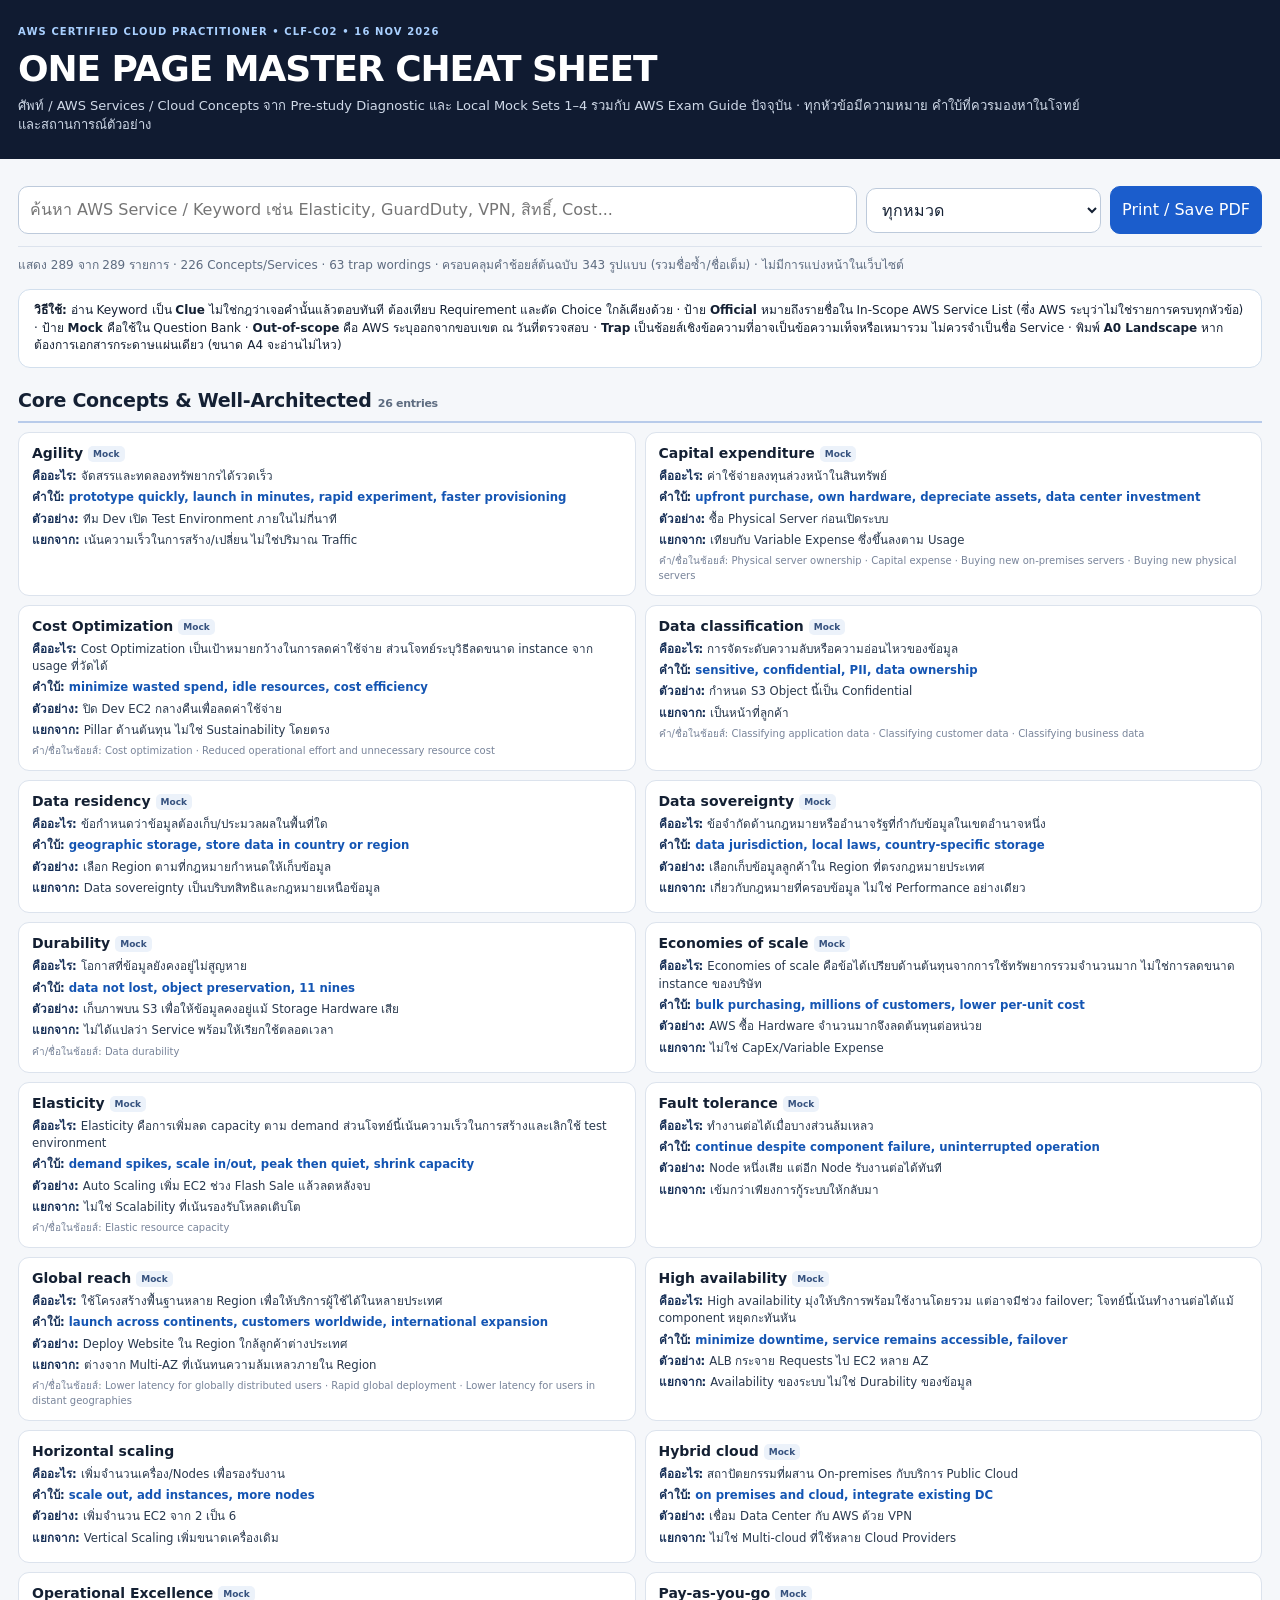
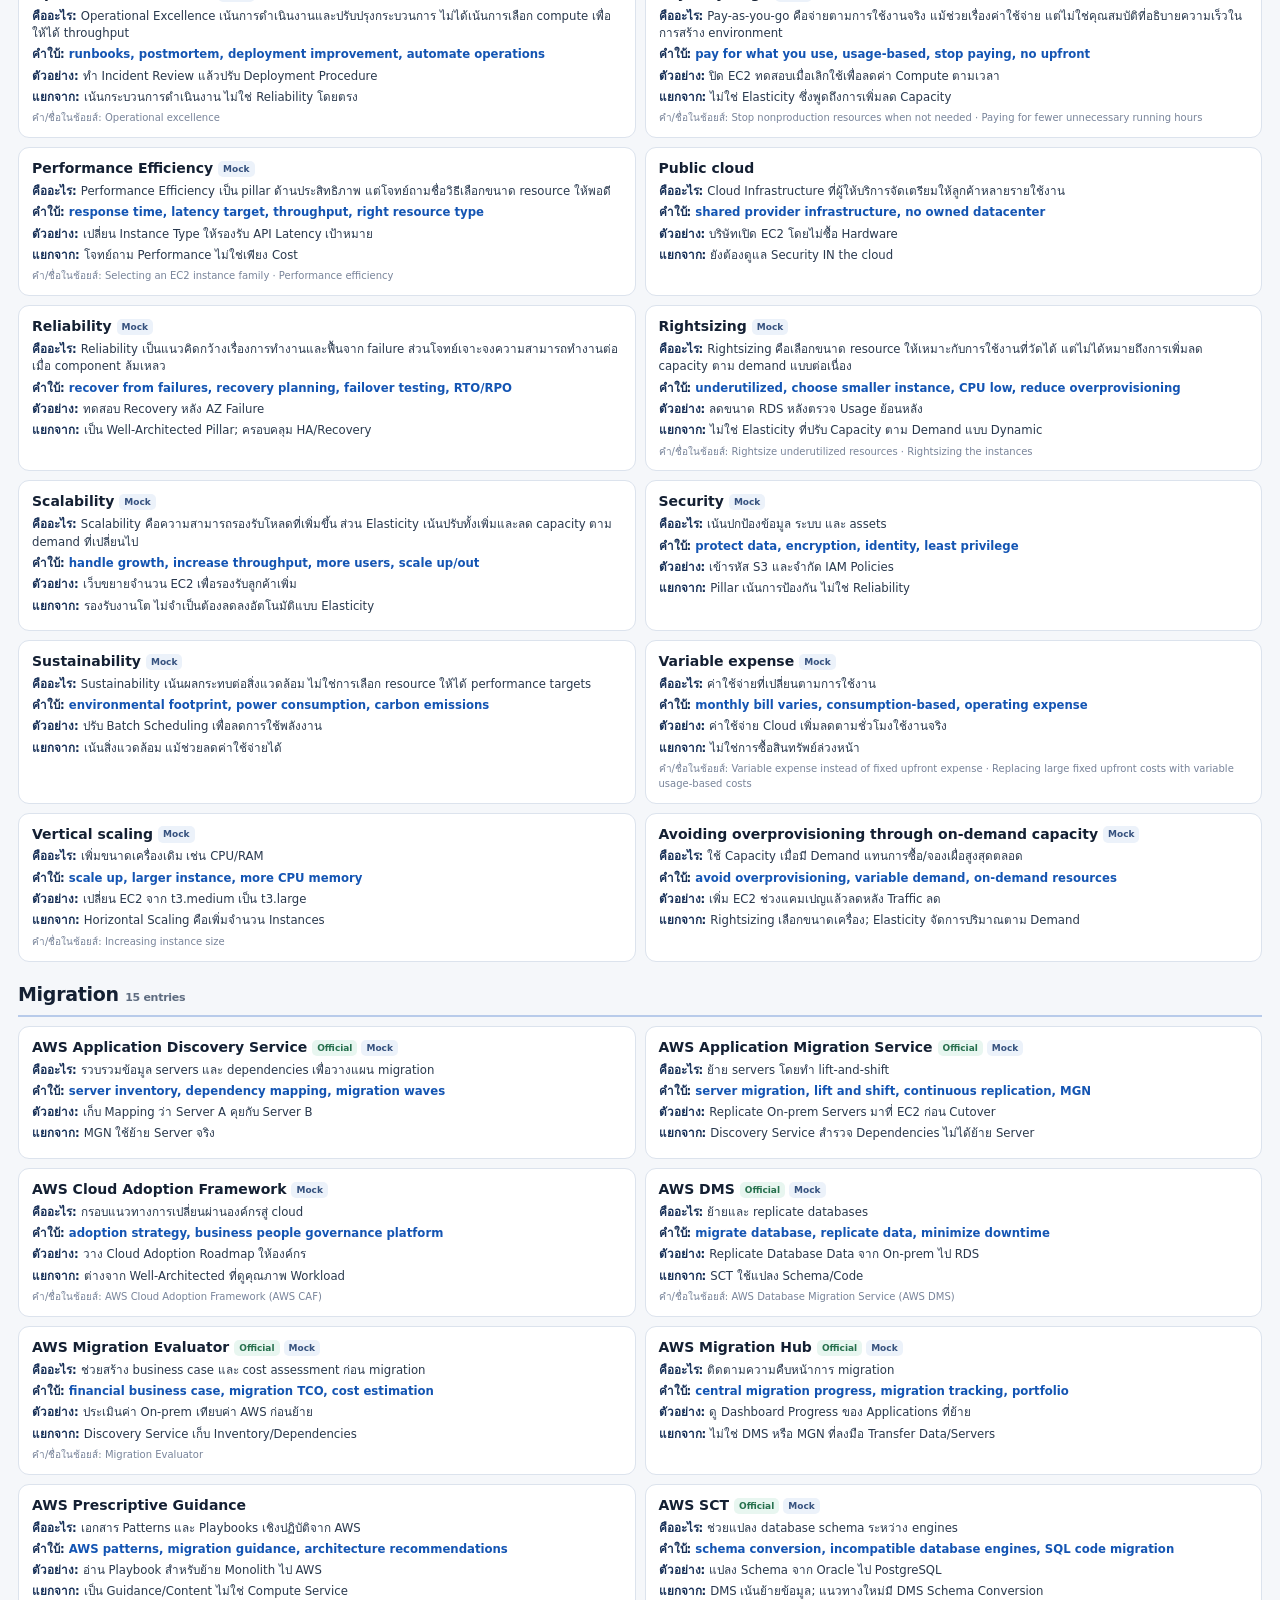
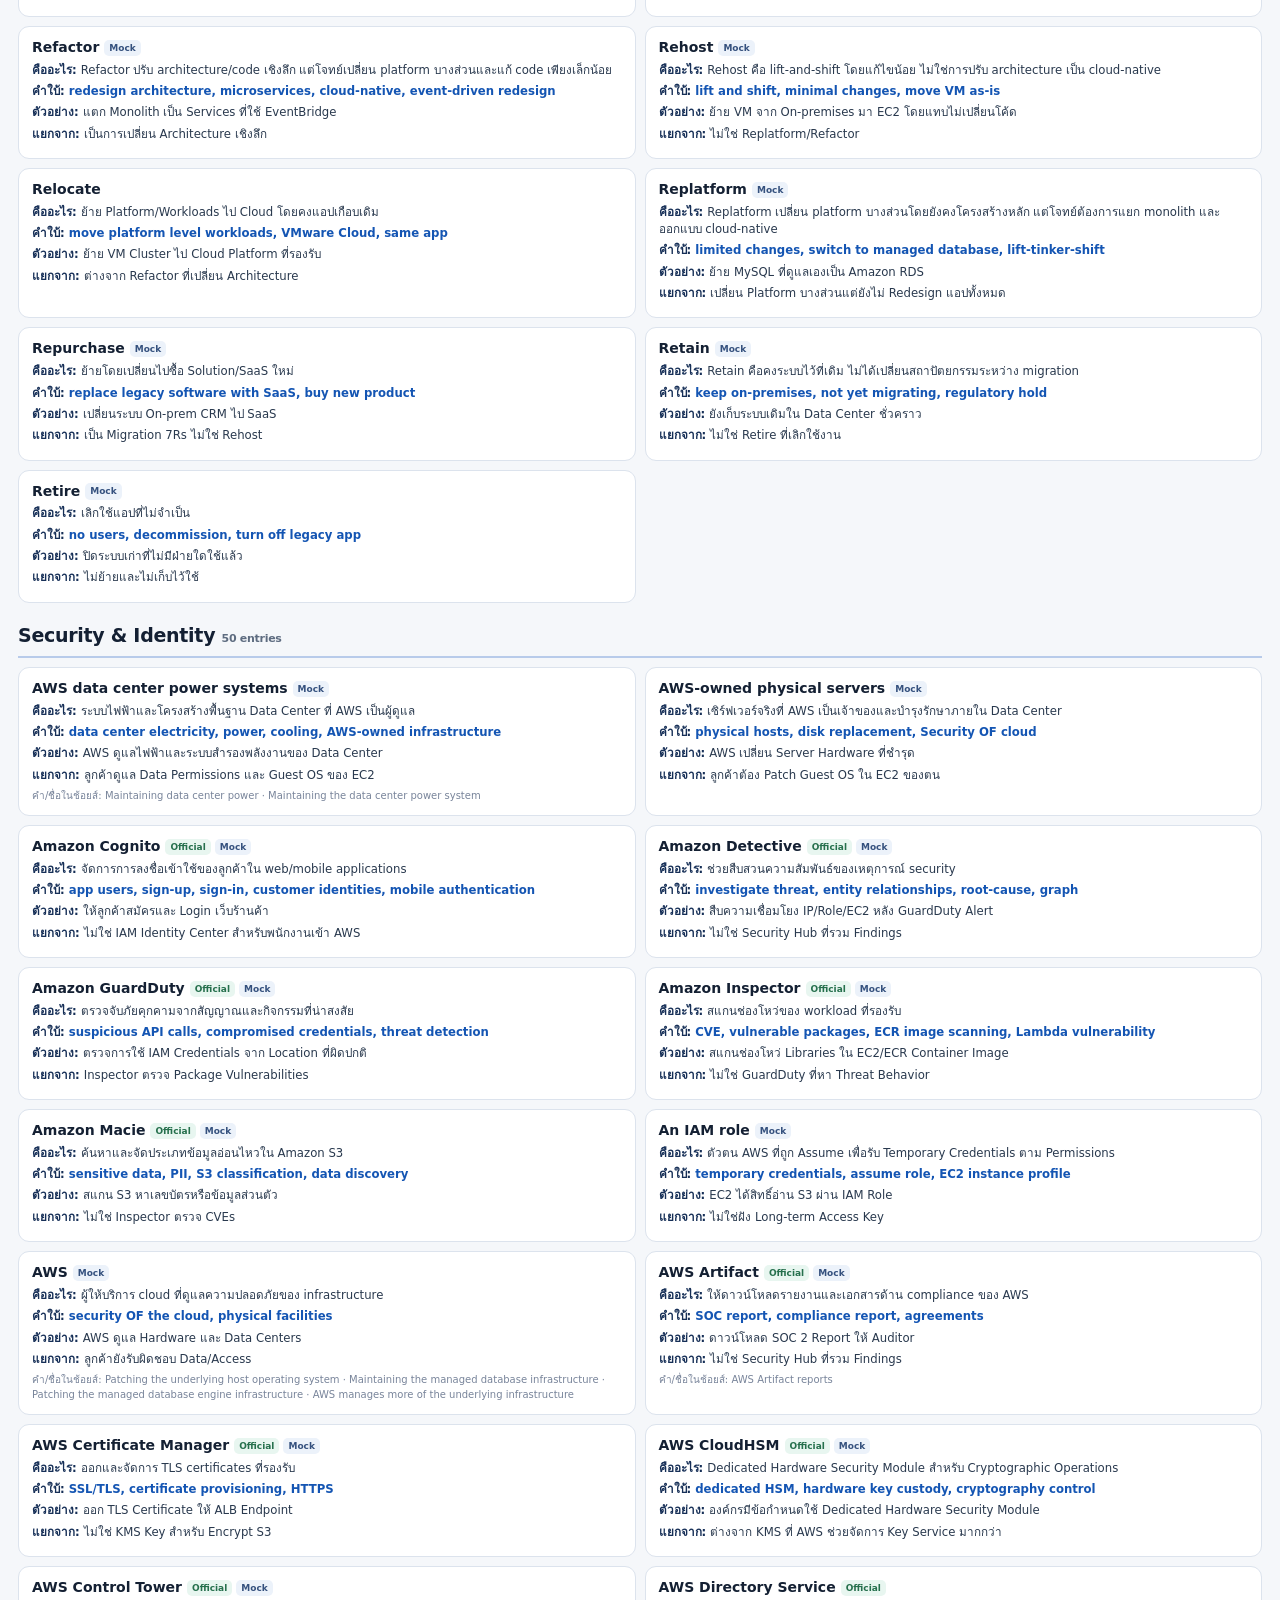
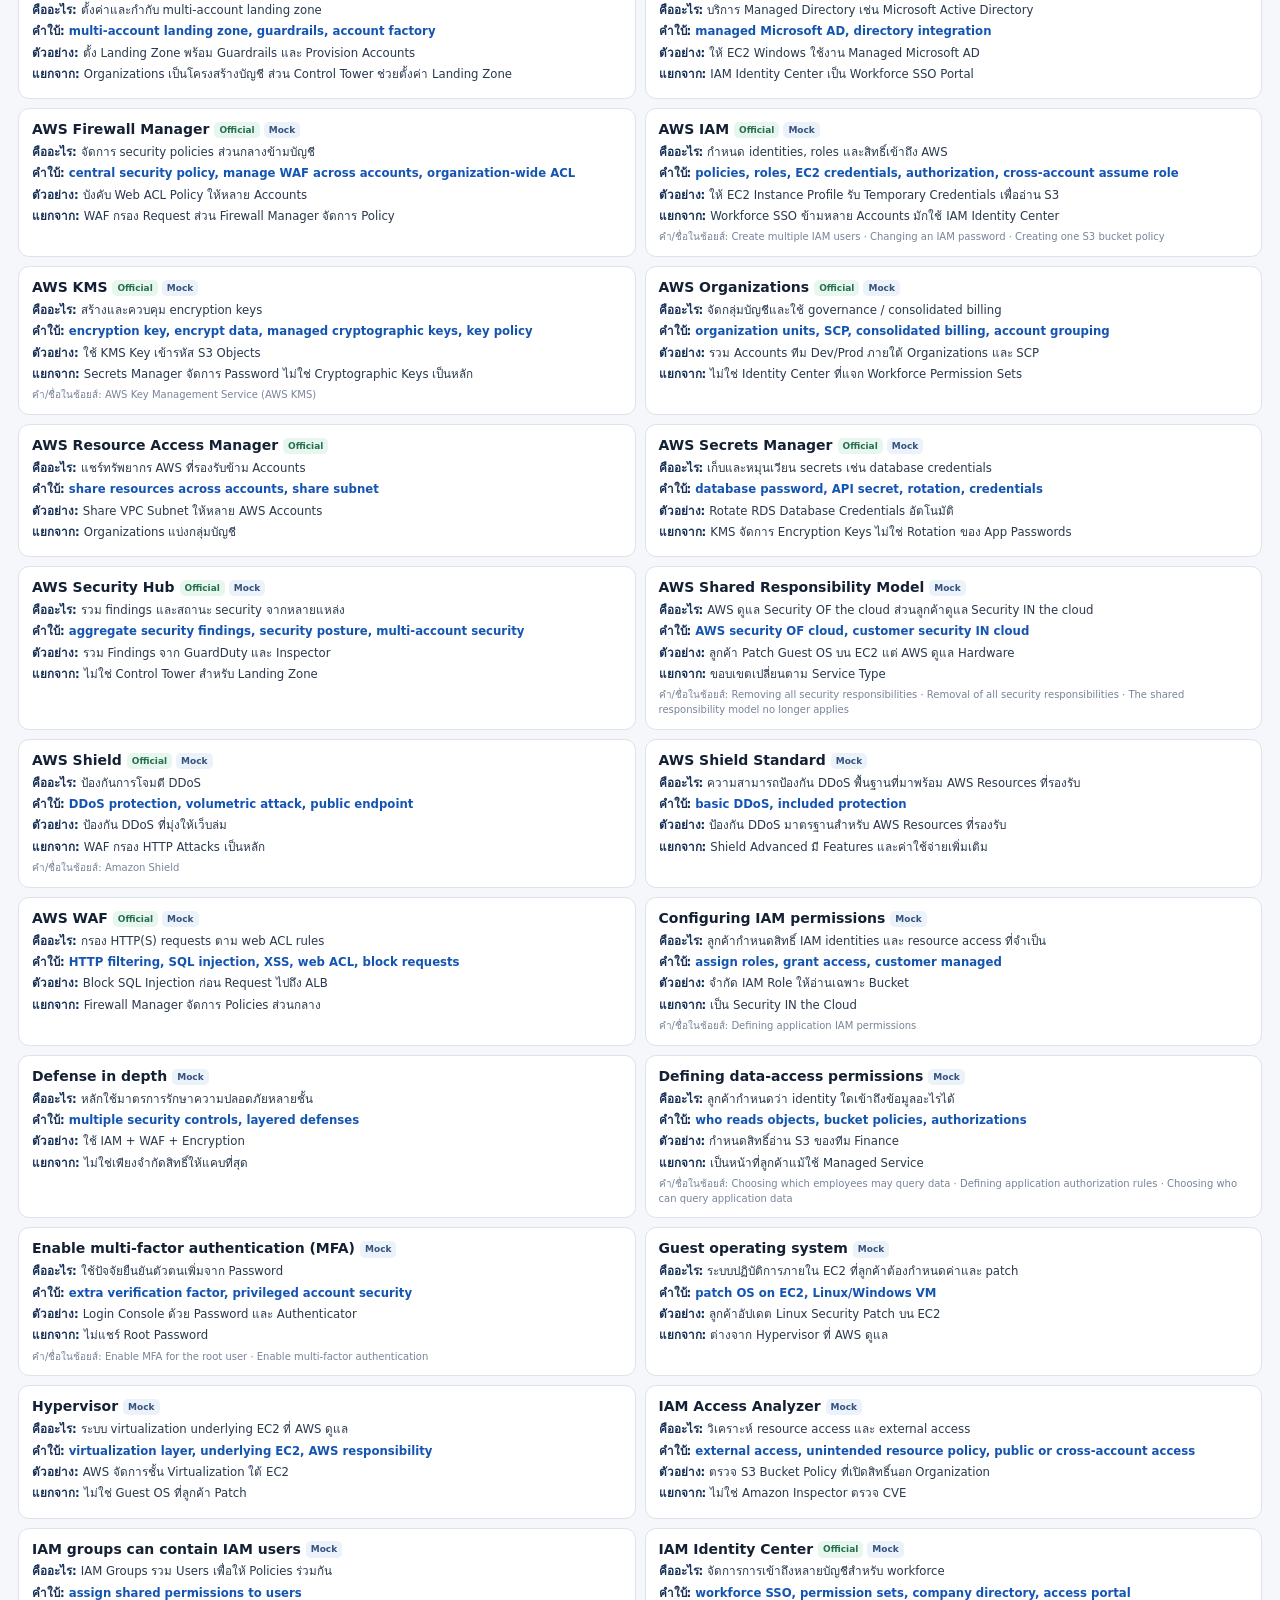
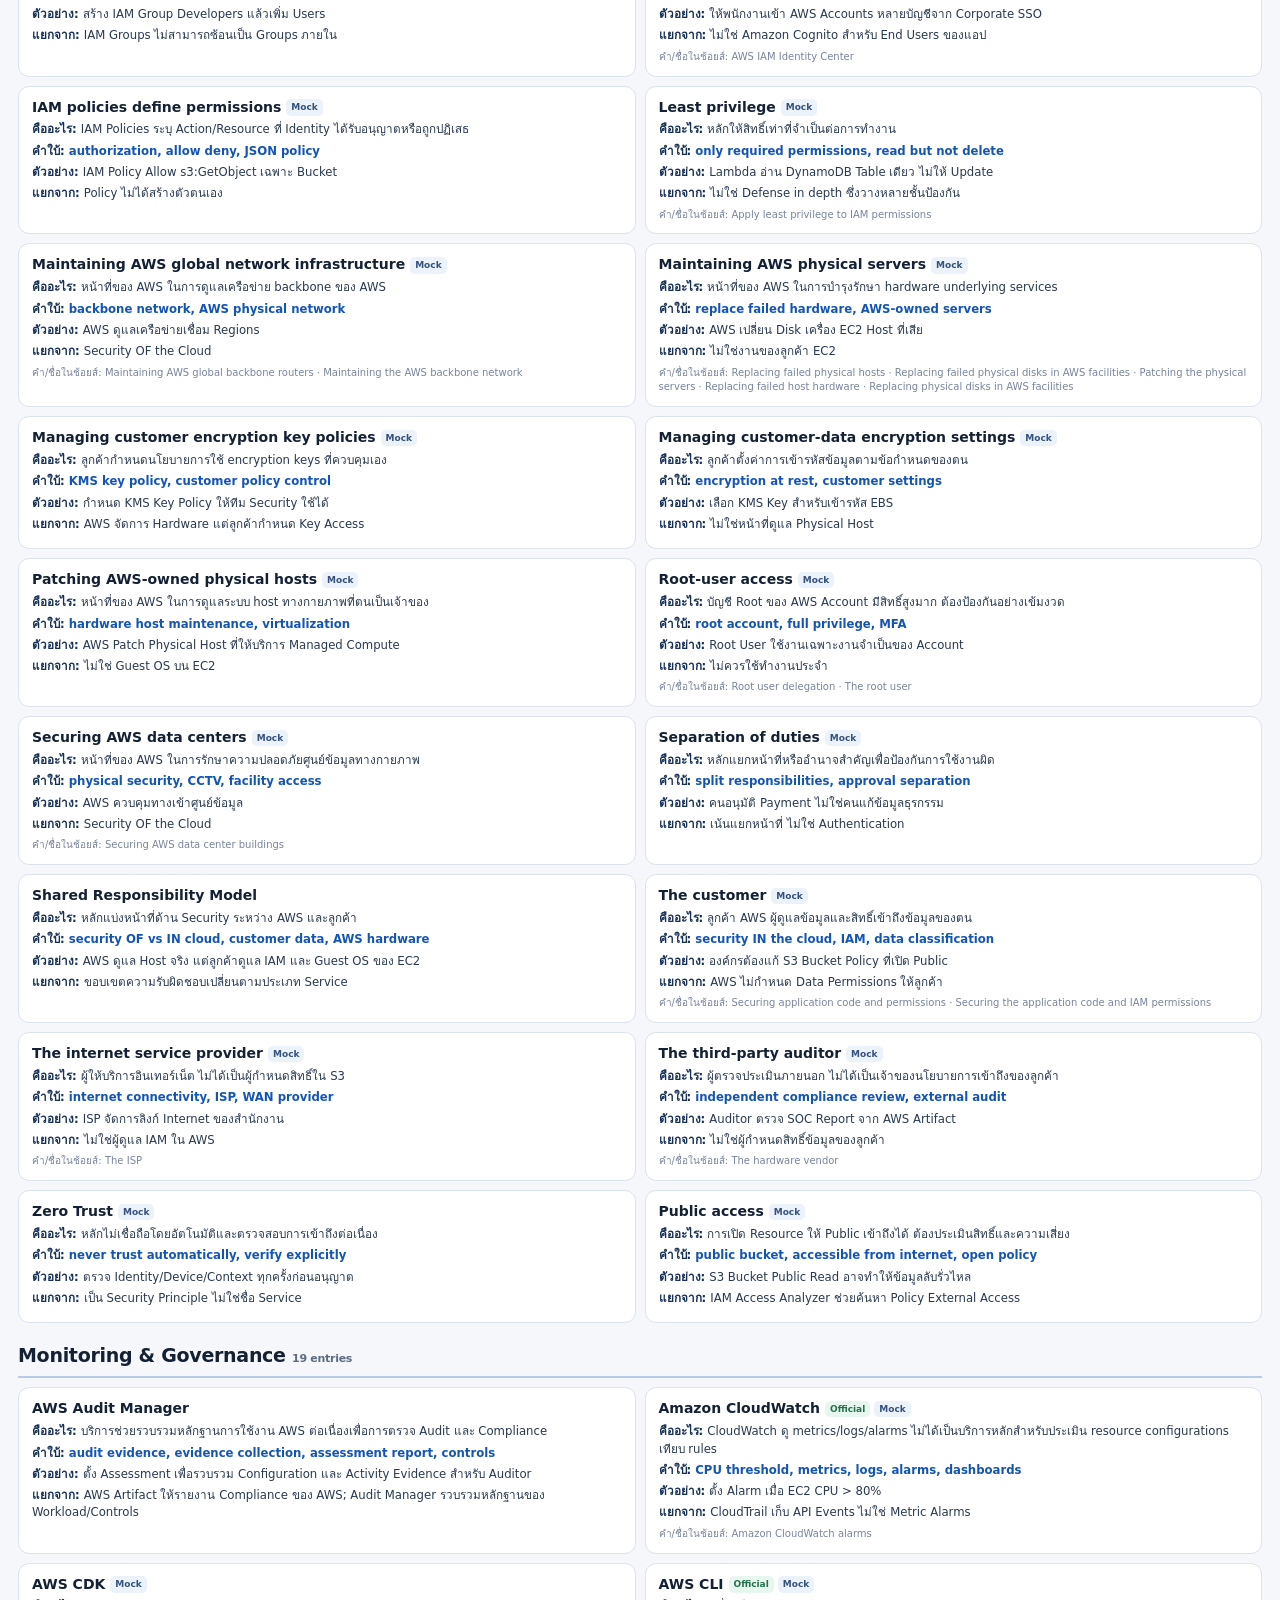
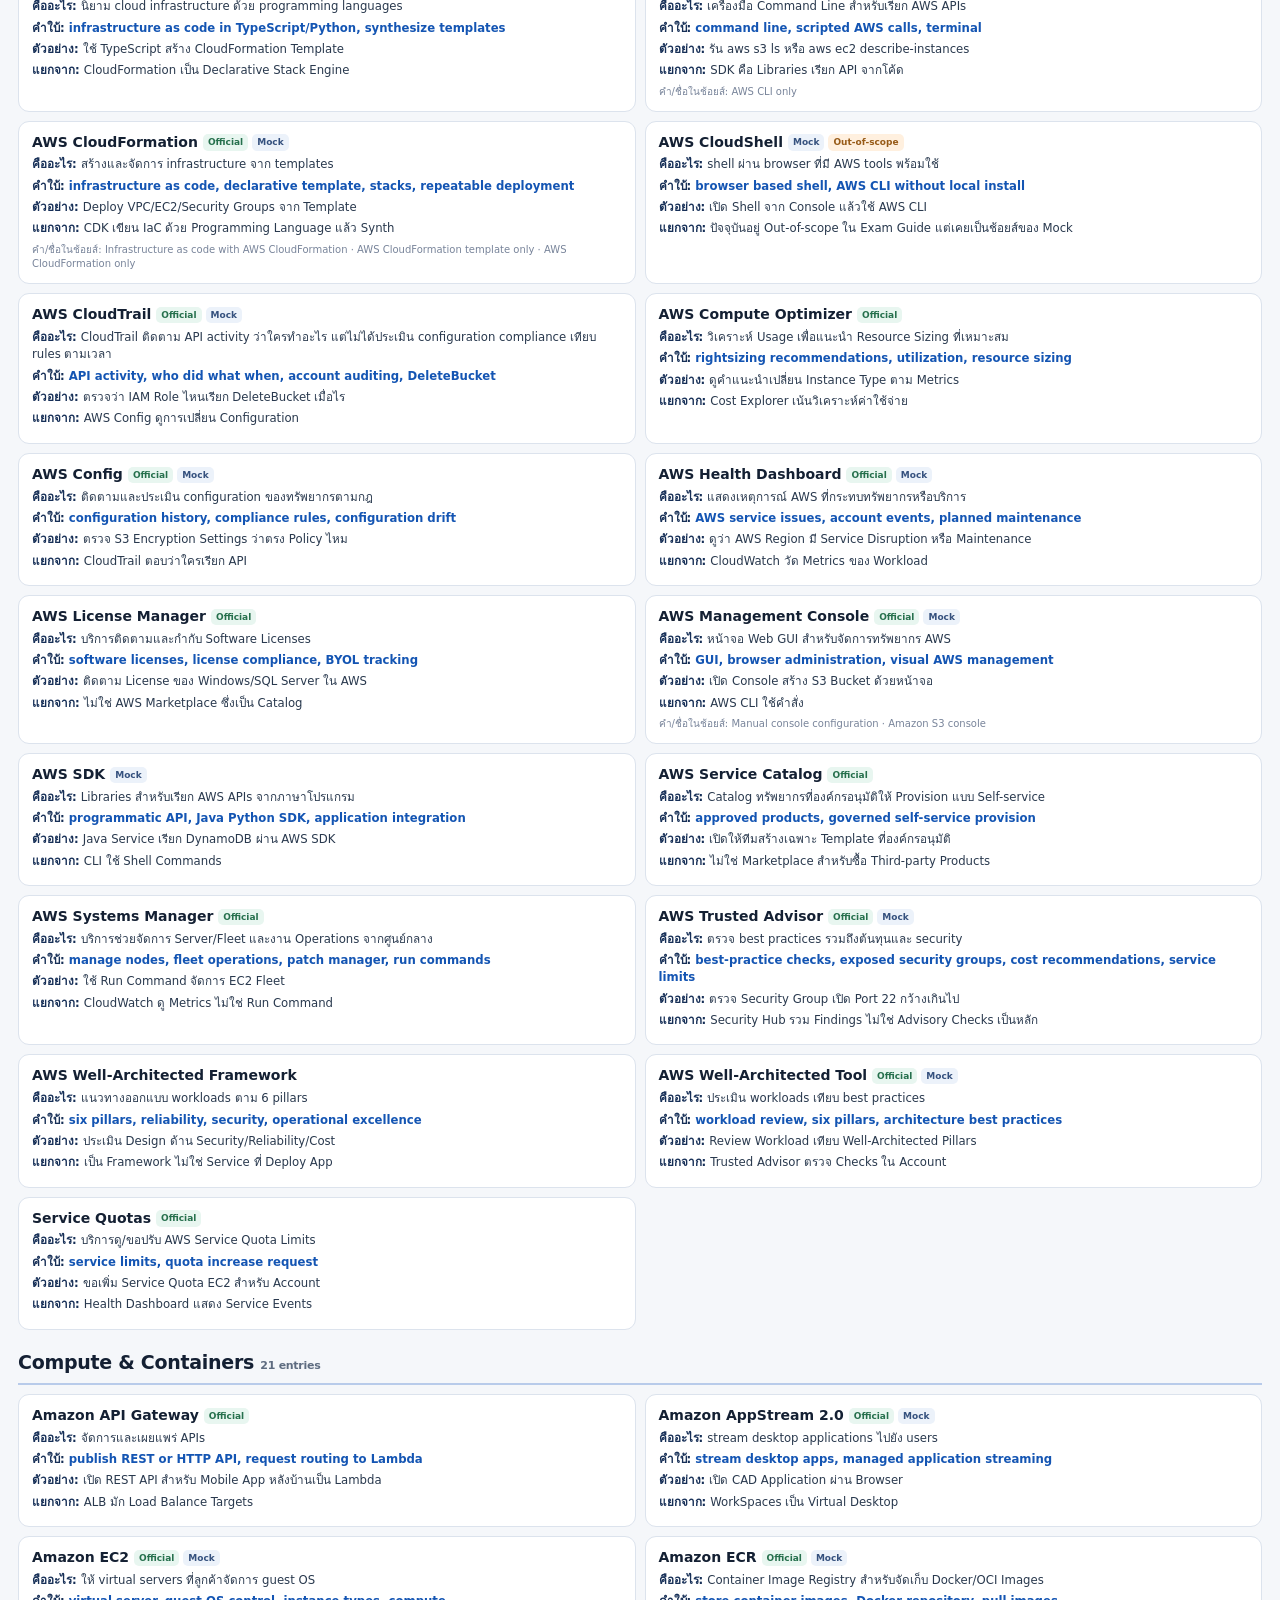
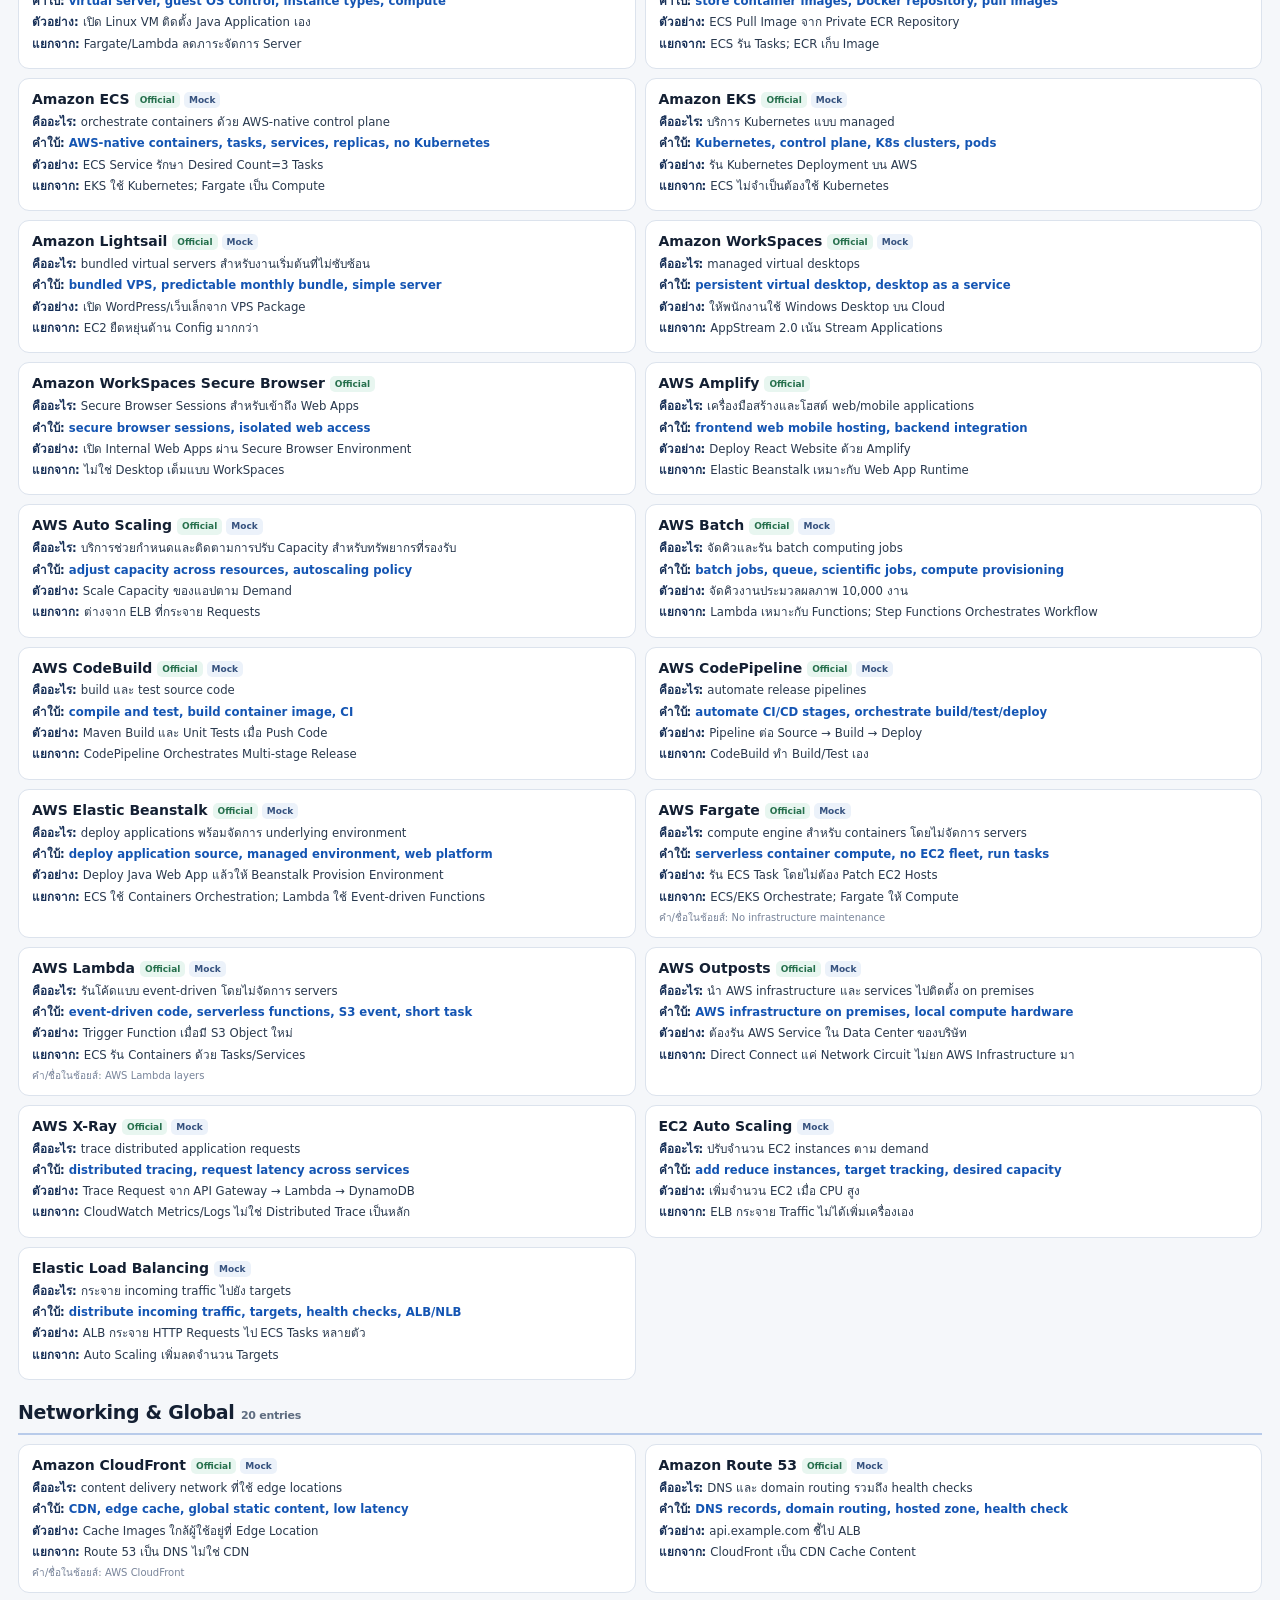
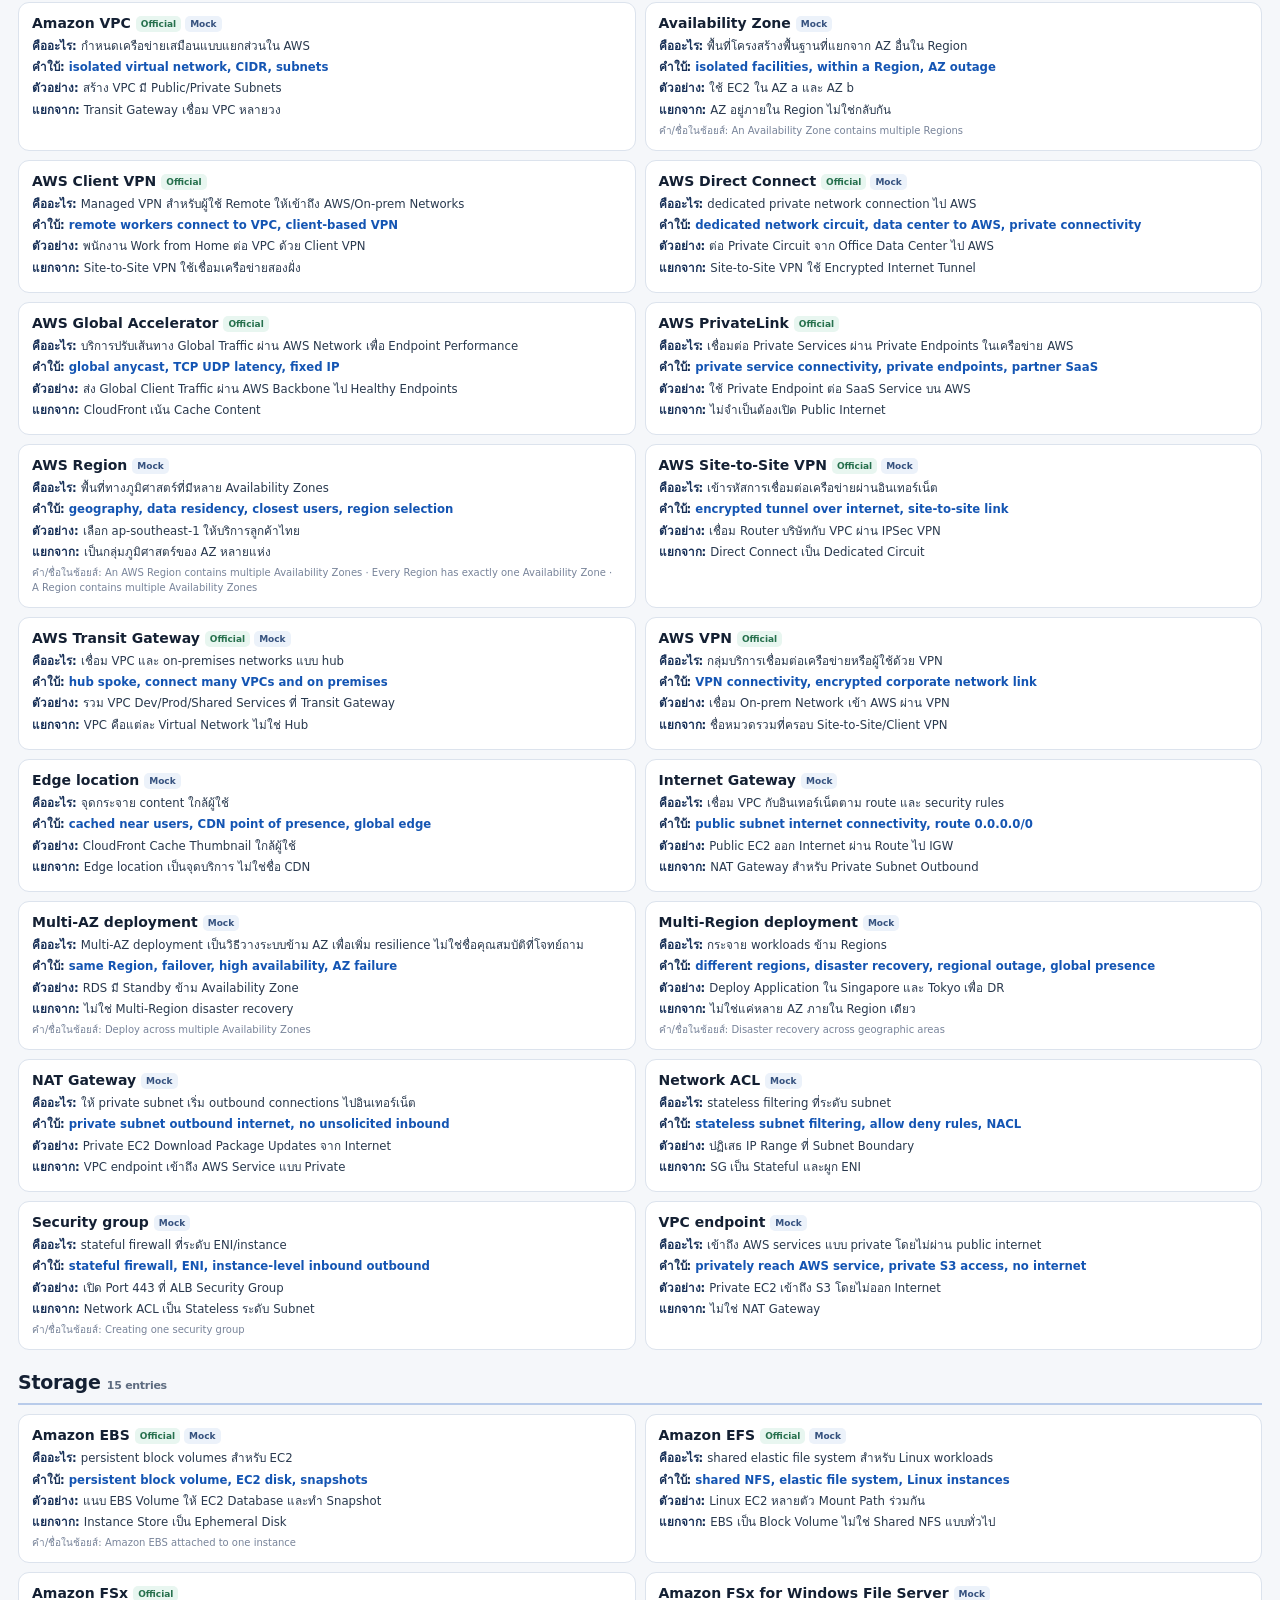
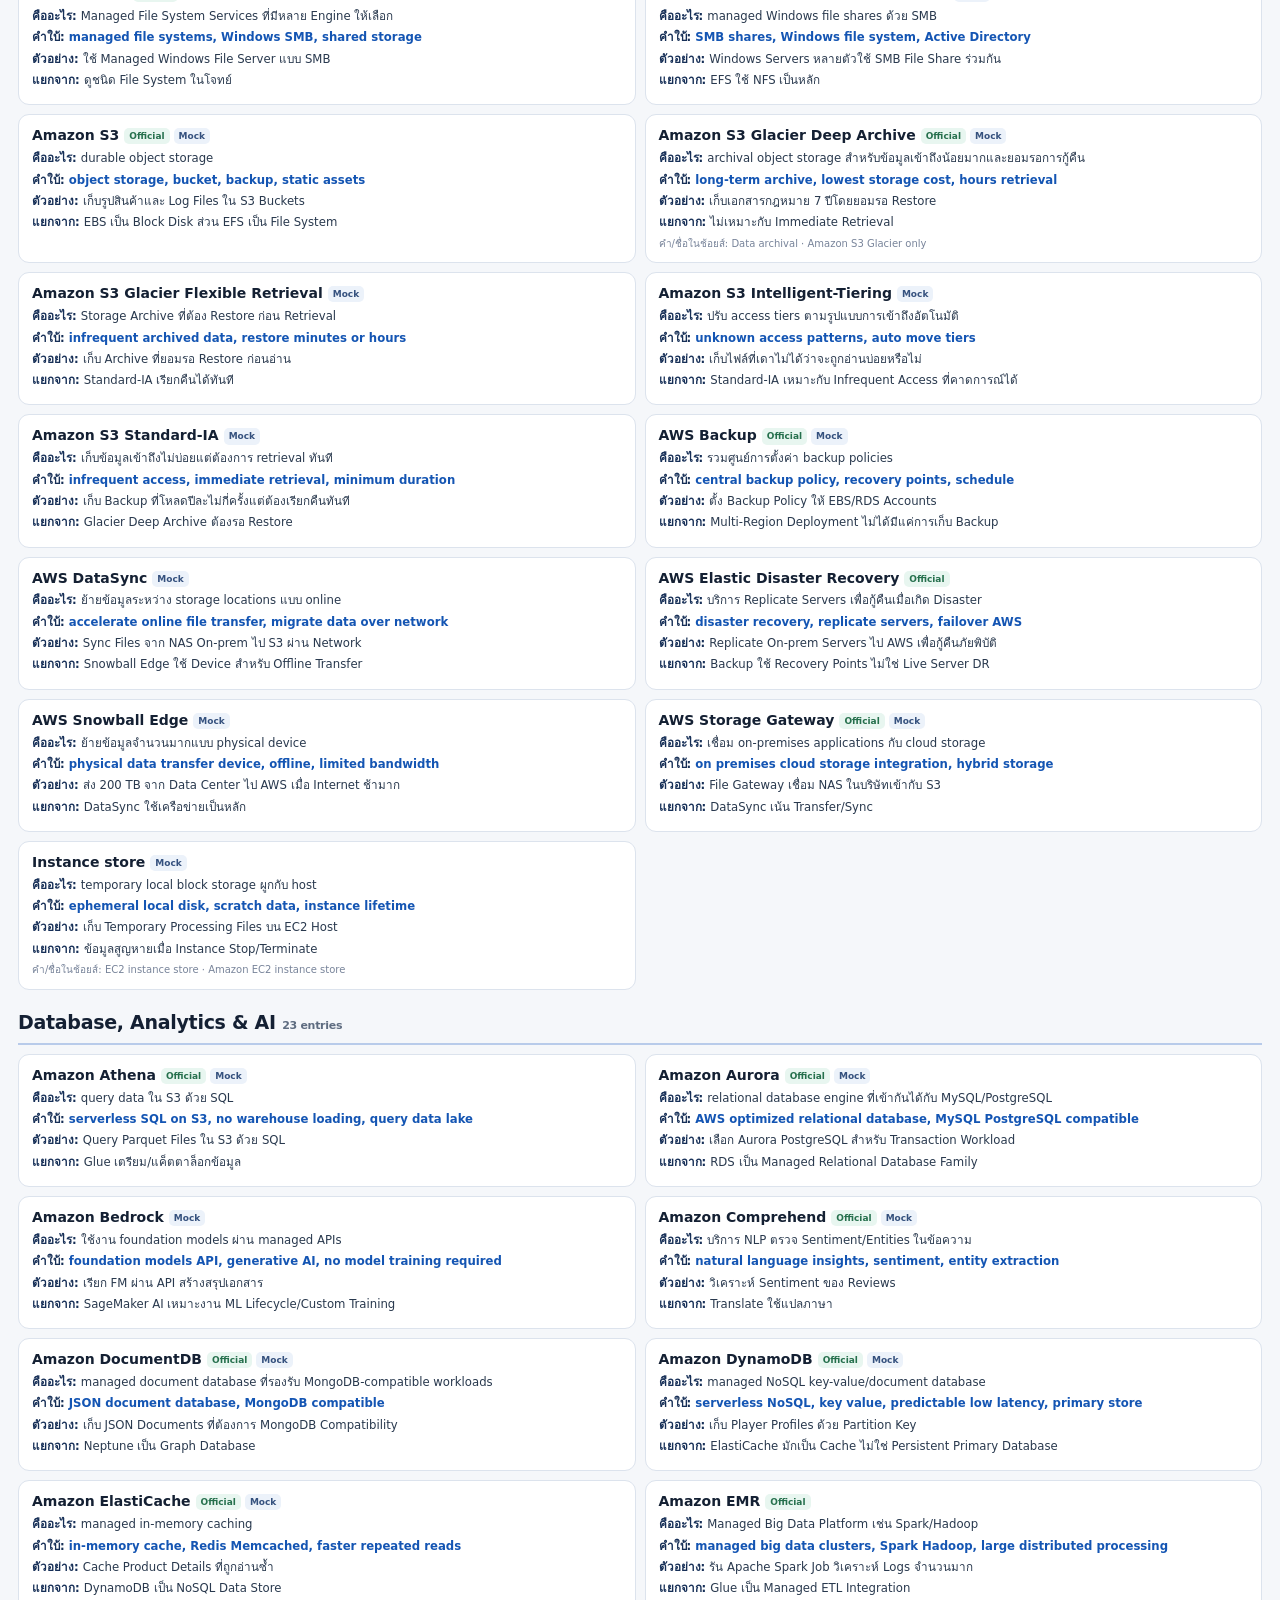
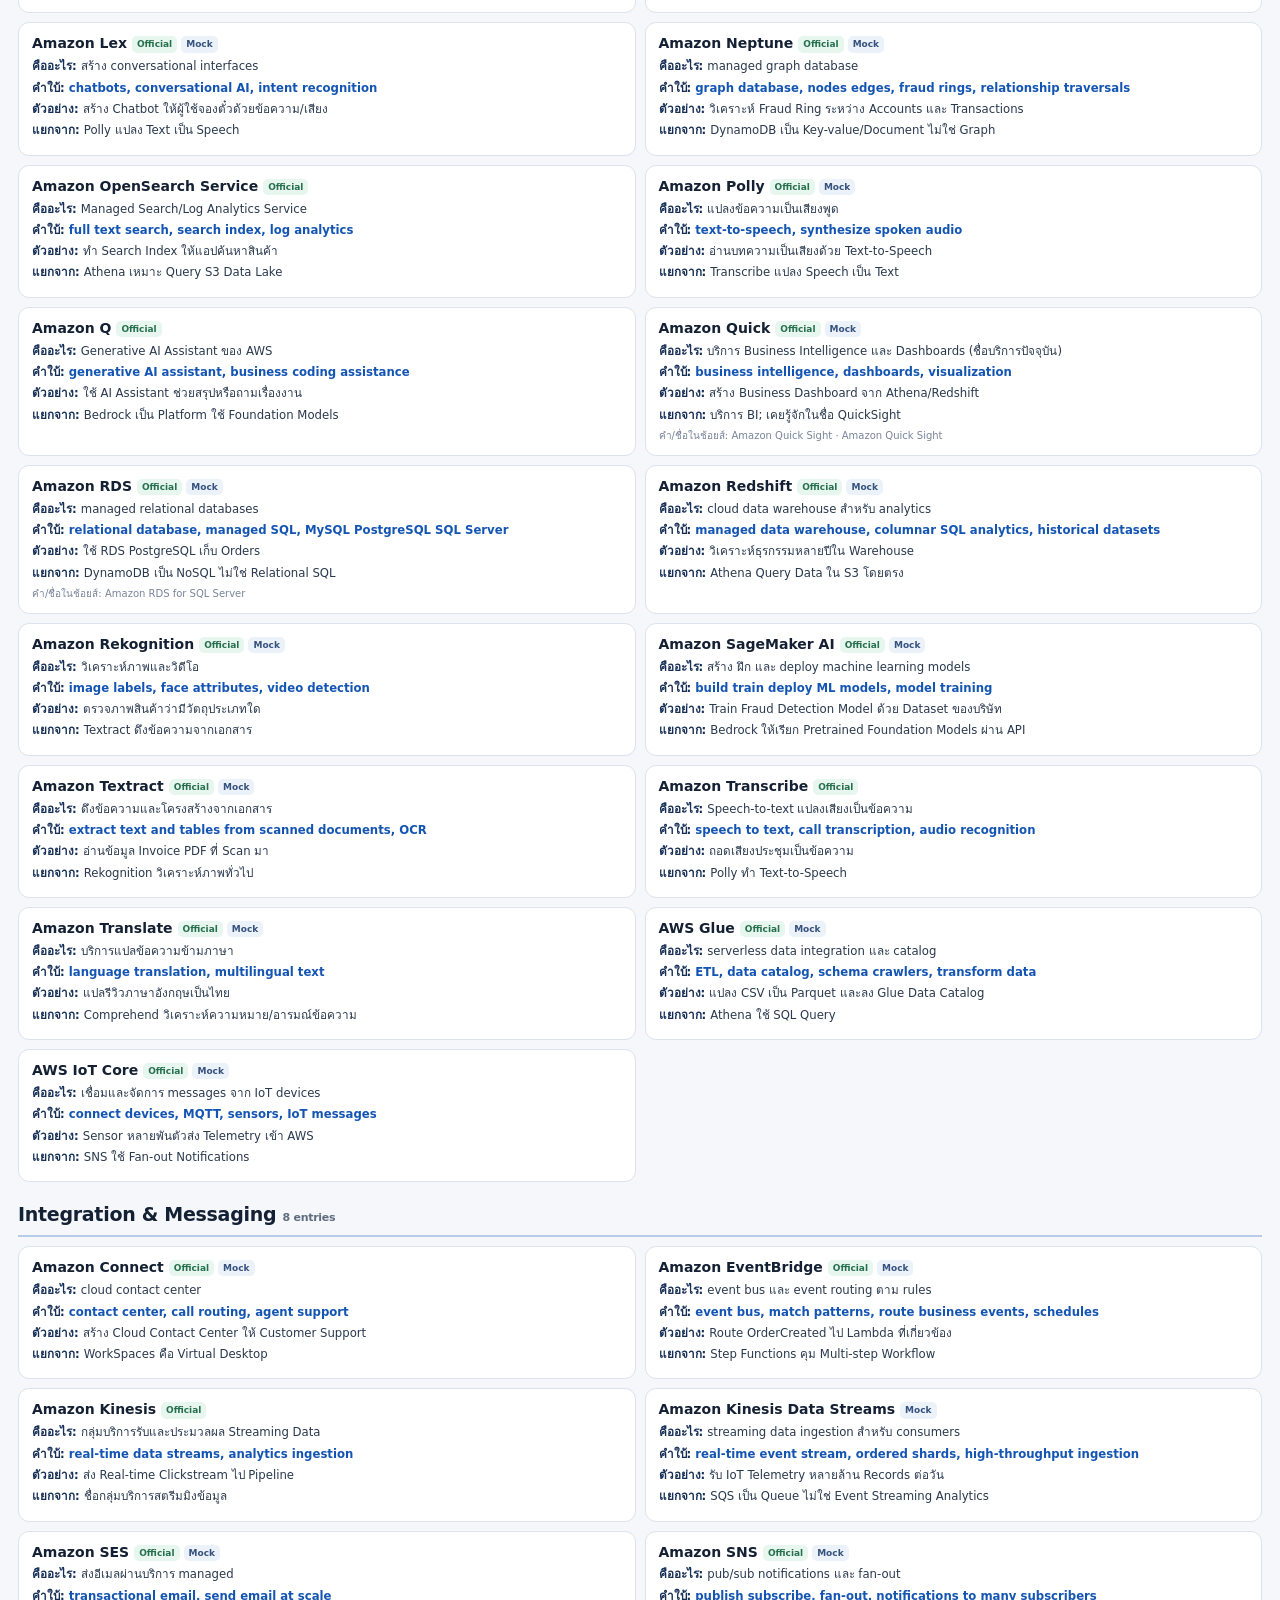
==== commit e65b1d4b: "Improve ambiguous cheat-sheet entries and denser one-page print layout" ====
--- a/cheat-sheet.html
+++ b/cheat-sheet.html
@@ -20,7 +20,7 @@
  header{background:#fff!important;color:#111;padding:0 0 8mm;border-bottom:1.5px solid #222}
  h1{font-size:27pt}header p,.meta,.note{font-size:8pt;color:#444}
  .toolbar,.noprint,footer{display:none!important}main{max-width:none;padding:0;margin:0}
- #sections{columns:7;column-gap:5mm;column-fill:auto}
+ #sections{columns:9;column-gap:4mm;column-fill:auto}
  section{break-inside:auto;display:block;max-width:100%}
  h2{font-size:11pt;border-bottom:1px solid #333;margin:6mm 0 2mm;break-after:avoid;line-height:1.1}
  .cards{display:block}
@@ -52,7 +52,7 @@
 <footer>ข้อมูลอ้างอิง: <a href="https://docs.aws.amazon.com/aws-certification/latest/cloud-practitioner-02/" target="_blank" rel="noopener">Official CLF-C02 Exam Guide</a> · <a href="https://docs.aws.amazon.com/aws-certification/latest/cloud-practitioner-02/clf-02-in-scope-services.html" target="_blank" rel="noopener">In-Scope Services</a> · <a href="https://docs.aws.amazon.com/aws-certification/latest/cloud-practitioner-02/clf-02-out-of-scope-services.html" target="_blank" rel="noopener">Out-of-Scope Services</a> · <a href="https://docs.aws.amazon.com/awssupport/latest/user/aws-support-plans.html" target="_blank" rel="noopener">Support Plans</a>. สรุปเพื่อฝึกสอบ ไม่ใช่ข้อสอบจริงหรือการรับรองโดย AWS.</footer>
 <script>
 "use strict";
-const DATA=[{"term":"AWS Audit Manager","category":"Misc. concepts & services","meaning":"Audit Manager ช่วยรวบรวมหลักฐานการตรวจประเมิน ไม่ได้ติดตาม resource configuration history เป็นหลัก","cue":"AWS Audit Manager: Audit Manager ช่วยรวบรวมหลักฐานการตรวจประเมิน ไม่ได้ติดตาม resource configuration history เป็นหลัก","example":"ตัวอย่าง: เลือกใช้เมื่อโจทย์ระบุหน้าที่ดังกล่าว ไม่ใช่เพียงมีคำว่า AWS","contrast":"ต้องแยกจากบริการ/แนวคิดที่ทำงานใกล้เคียงโดยอ่าน Requirement","aliases":[],"mock":false,"official":false,"out":false,"trap":false},{"term":"AWS CloudFront","category":"Misc. concepts & services","meaning":"content delivery network ใช้ edge locations เพื่อส่ง content ใกล้ผู้ใช้","cue":"AWS CloudFront: content delivery network ใช้ edge locations เพื่อส่ง content ใกล้ผู้ใช้","example":"ตัวอย่าง: เลือกใช้เมื่อโจทย์ระบุหน้าที่ดังกล่าว ไม่ใช่เพียงมีคำว่า AWS","contrast":"ต้องแยกจากบริการ/แนวคิดที่ทำงานใกล้เคียงโดยอ่าน Requirement","aliases":[],"mock":false,"official":false,"out":false,"trap":false},{"term":"AWS data center power systems","category":"Misc. concepts & services","meaning":"โครงสร้างพื้นฐานไฟฟ้าใน AWS Data Centers ที่ AWS ดูแล","cue":"AWS data center power systems: ระบบไฟฟ้าและโครงสร้างพื้นฐานของ data centers ที่ AWS ดูแล","example":"ตัวอย่าง: เลือกใช้เมื่อโจทย์ระบุหน้าที่ดังกล่าว ไม่ใช่เพียงมีคำว่า AWS","contrast":"ต้องแยกจากบริการ/แนวคิดที่ทำงานใกล้เคียงโดยอ่าน Requirement","aliases":["Maintaining data center power","Maintaining the data center power system"],"mock":true,"official":false,"out":false,"trap":false},{"term":"AWS-owned physical servers","category":"Misc. concepts & services","meaning":"เครื่อง server จริงใน AWS data centers ที่ AWS ดูแล","cue":"AWS-owned physical servers: เครื่อง server จริงใน AWS data centers ที่ AWS ดูแล","example":"AWS ดูแล hardware จริงใน data center","contrast":"ต้องแยกจากบริการ/แนวคิดที่ทำงานใกล้เคียงโดยอ่าน Requirement","aliases":[],"mock":true,"official":false,"out":false,"trap":false},{"term":"Reserved Instances for every workload","category":"Misc. concepts & services","meaning":"ข้อความเหมารวมที่ไม่ถูกต้อง เพราะ RI ไม่เหมาะกับทุก Workload","cue":"commitment discount but not universally best","example":"Workload ใช้ไม่แน่นอนอาจไม่เหมาะ RI","contrast":"มอง Usage Pattern ก่อนเลือก Purchasing Option","aliases":[],"mock":false,"official":false,"out":false,"trap":false},{"term":"Agility","category":"Core Concepts & Well-Architected","meaning":"จัดสรรและทดลองทรัพยากรได้รวดเร็ว","cue":"prototype quickly, launch in minutes, rapid experiment, faster provisioning","example":"ทีม Dev เปิด Test Environment ภายในไม่กี่นาที","contrast":"เน้นความเร็วในการสร้าง/เปลี่ยน ไม่ใช่ปริมาณ Traffic","aliases":[],"mock":true,"official":false,"out":false,"trap":false},{"term":"Capital expenditure","category":"Core Concepts & Well-Architected","meaning":"ค่าใช้จ่ายลงทุนล่วงหน้าในสินทรัพย์","cue":"upfront purchase, own hardware, depreciate assets, data center investment","example":"ซื้อ Physical Server ก่อนเปิดระบบ","contrast":"เทียบกับ Variable Expense ซึ่งขึ้นลงตาม Usage","aliases":["Physical server ownership","Capital expense","Buying new on-premises servers","Buying new physical servers"],"mock":true,"official":false,"out":false,"trap":false},{"term":"Cost Optimization","category":"Core Concepts & Well-Architected","meaning":"Cost Optimization เป็นเป้าหมายกว้างในการลดค่าใช้จ่าย ส่วนโจทย์ระบุวิธีลดขนาด instance จาก usage ที่วัดได้","cue":"minimize wasted spend, idle resources, cost efficiency","example":"ปิด Dev EC2 กลางคืนเพื่อลดค่าใช้จ่าย","contrast":"Pillar ด้านต้นทุน ไม่ใช่ Sustainability โดยตรง","aliases":["Cost optimization","Reduced operational effort and unnecessary resource cost"],"mock":true,"official":false,"out":false,"trap":false},{"term":"Data classification","category":"Core Concepts & Well-Architected","meaning":"การจัดระดับความลับหรือความอ่อนไหวของข้อมูล","cue":"sensitive, confidential, PII, data ownership","example":"กำหนด S3 Object นี้เป็น Confidential","contrast":"เป็นหน้าที่ลูกค้า","aliases":["Classifying application data","Classifying customer data","Classifying business data"],"mock":true,"official":false,"out":false,"trap":false},{"term":"Data residency","category":"Core Concepts & Well-Architected","meaning":"ข้อกำหนดว่าข้อมูลต้องเก็บ/ประมวลผลในพื้นที่ใด","cue":"geographic storage, store data in country or region","example":"เลือก Region ตามที่กฎหมายกำหนดให้เก็บข้อมูล","contrast":"Data sovereignty เป็นบริบทสิทธิและกฎหมายเหนือข้อมูล","aliases":[],"mock":true,"official":false,"out":false,"trap":false},{"term":"Data sovereignty","category":"Core Concepts & Well-Architected","meaning":"ข้อจำกัดด้านกฎหมายหรืออำนาจรัฐที่กำกับข้อมูลในเขตอำนาจหนึ่ง","cue":"data jurisdiction, local laws, country-specific storage","example":"เลือกเก็บข้อมูลลูกค้าใน Region ที่ตรงกฎหมายประเทศ","contrast":"เกี่ยวกับกฎหมายที่ครอบข้อมูล ไม่ใช่ Performance อย่างเดียว","aliases":[],"mock":true,"official":false,"out":false,"trap":false},{"term":"Durability","category":"Core Concepts & Well-Architected","meaning":"โอกาสที่ข้อมูลยังคงอยู่ไม่สูญหาย","cue":"data not lost, object preservation, 11 nines","example":"เก็บภาพบน S3 เพื่อให้ข้อมูลคงอยู่แม้ Storage Hardware เสีย","contrast":"ไม่ได้แปลว่า Service พร้อมให้เรียกใช้ตลอดเวลา","aliases":["Data durability"],"mock":true,"official":false,"out":false,"trap":false},{"term":"Economies of scale","category":"Core Concepts & Well-Architected","meaning":"Economies of scale คือข้อได้เปรียบด้านต้นทุนจากการใช้ทรัพยากรรวมจำนวนมาก ไม่ใช่การลดขนาด instance ของบริษัท","cue":"bulk purchasing, millions of customers, lower per-unit cost","example":"AWS ซื้อ Hardware จำนวนมากจึงลดต้นทุนต่อหน่วย","contrast":"ไม่ใช่ CapEx/Variable Expense","aliases":[],"mock":true,"official":false,"out":false,"trap":false},{"term":"Elasticity","category":"Core Concepts & Well-Architected","meaning":"Elasticity คือการเพิ่มลด capacity ตาม demand ส่วนโจทย์นี้เน้นความเร็วในการสร้างและเลิกใช้ test environment","cue":"demand spikes, scale in/out, peak then quiet, shrink capacity","example":"Auto Scaling เพิ่ม EC2 ช่วง Flash Sale แล้วลดหลังจบ","contrast":"ไม่ใช่ Scalability ที่เน้นรองรับโหลดเติบโต","aliases":["Elastic resource capacity"],"mock":true,"official":false,"out":false,"trap":false},{"term":"Fault tolerance","category":"Core Concepts & Well-Architected","meaning":"ทำงานต่อได้เมื่อบางส่วนล้มเหลว","cue":"continue despite component failure, uninterrupted operation","example":"Node หนึ่งเสีย แต่อีก Node รับงานต่อได้ทันที","contrast":"เข้มกว่าเพียงการกู้ระบบให้กลับมา","aliases":[],"mock":true,"official":false,"out":false,"trap":false},{"term":"Global reach","category":"Core Concepts & Well-Architected","meaning":"ใช้โครงสร้างพื้นฐานหลาย Region เพื่อให้บริการผู้ใช้ได้ในหลายประเทศ","cue":"launch across continents, customers worldwide, international expansion","example":"Deploy Website ใน Region ใกล้ลูกค้าต่างประเทศ","contrast":"ต่างจาก Multi-AZ ที่เน้นทนความล้มเหลวภายใน Region","aliases":["Lower latency for globally distributed users","Rapid global deployment","Lower latency for users in distant geographies"],"mock":true,"official":false,"out":false,"trap":false},{"term":"High availability","category":"Core Concepts & Well-Architected","meaning":"High availability มุ่งให้บริการพร้อมใช้งานโดยรวม แต่อาจมีช่วง failover; โจทย์นี้เน้นทำงานต่อได้แม้ component หยุดกะทันหัน","cue":"minimize downtime, service remains accessible, failover","example":"ALB กระจาย Requests ไป EC2 หลาย AZ","contrast":"Availability ของระบบ ไม่ใช่ Durability ของข้อมูล","aliases":[],"mock":true,"official":false,"out":false,"trap":false},{"term":"Horizontal scaling","category":"Core Concepts & Well-Architected","meaning":"เพิ่มจำนวนเครื่อง/Nodes เพื่อรองรับงาน","cue":"scale out, add instances, more nodes","example":"เพิ่มจำนวน EC2 จาก 2 เป็น 6","contrast":"Vertical Scaling เพิ่มขนาดเครื่องเดิม","aliases":[],"mock":false,"official":false,"out":false,"trap":false},{"term":"Hybrid cloud","category":"Core Concepts & Well-Architected","meaning":"สถาปัตยกรรมที่ผสาน On-premises กับบริการ Public Cloud","cue":"on premises and cloud, integrate existing DC","example":"เชื่อม Data Center กับ AWS ด้วย VPN","contrast":"ไม่ใช่ Multi-cloud ที่ใช้หลาย Cloud Providers","aliases":[],"mock":true,"official":false,"out":false,"trap":false},{"term":"Operational Excellence","category":"Core Concepts & Well-Architected","meaning":"Operational Excellence เน้นการดำเนินงานและปรับปรุงกระบวนการ ไม่ได้เน้นการเลือก compute เพื่อให้ได้ throughput","cue":"runbooks, postmortem, deployment improvement, automate operations","example":"ทำ Incident Review แล้วปรับ Deployment Procedure","contrast":"เน้นกระบวนการดำเนินงาน ไม่ใช่ Reliability โดยตรง","aliases":["Operational excellence"],"mock":true,"official":false,"out":false,"trap":false},{"term":"Pay-as-you-go","category":"Core Concepts & Well-Architected","meaning":"Pay-as-you-go คือจ่ายตามการใช้งานจริง แม้ช่วยเรื่องค่าใช้จ่าย แต่ไม่ใช่คุณสมบัติที่อธิบายความเร็วในการสร้าง environment","cue":"pay for what you use, usage-based, stop paying, no upfront","example":"ปิด EC2 ทดสอบเมื่อเลิกใช้เพื่อลดค่า Compute ตามเวลา","contrast":"ไม่ใช่ Elasticity ซึ่งพูดถึงการเพิ่มลด Capacity","aliases":["Stop nonproduction resources when not needed","Paying for fewer unnecessary running hours"],"mock":true,"official":false,"out":false,"trap":false},{"term":"Performance Efficiency","category":"Core Concepts & Well-Architected","meaning":"Performance Efficiency เป็น pillar ด้านประสิทธิภาพ แต่โจทย์ถามชื่อวิธีเลือกขนาด resource ให้พอดี","cue":"response time, latency target, throughput, right resource type","example":"เปลี่ยน Instance Type ให้รองรับ API Latency เป้าหมาย","contrast":"โจทย์ถาม Performance ไม่ใช่เพียง Cost","aliases":["Selecting an EC2 instance family","Performance efficiency"],"mock":true,"official":false,"out":false,"trap":false},{"term":"Public cloud","category":"Core Concepts & Well-Architected","meaning":"Cloud Infrastructure ที่ผู้ให้บริการจัดเตรียมให้ลูกค้าหลายรายใช้งาน","cue":"shared provider infrastructure, no owned datacenter","example":"บริษัทเปิด EC2 โดยไม่ซื้อ Hardware","contrast":"ยังต้องดูแล Security IN the cloud","aliases":[],"mock":false,"official":false,"out":false,"trap":false},{"term":"Reliability","category":"Core Concepts & Well-Architected","meaning":"Reliability เป็นแนวคิดกว้างเรื่องการทำงานและฟื้นจาก failure ส่วนโจทย์เจาะจงความสามารถทำงานต่อเมื่อ component ล้มเหลว","cue":"recover from failures, recovery planning, failover testing, RTO/RPO","example":"ทดสอบ Recovery หลัง AZ Failure","contrast":"เป็น Well-Architected Pillar; ครอบคลุม HA/Recovery","aliases":[],"mock":true,"official":false,"out":false,"trap":false},{"term":"Rightsizing","category":"Core Concepts & Well-Architected","meaning":"Rightsizing คือเลือกขนาด resource ให้เหมาะกับการใช้งานที่วัดได้ แต่ไม่ได้หมายถึงการเพิ่มลด capacity ตาม demand แบบต่อเนื่อง","cue":"underutilized, choose smaller instance, CPU low, reduce overprovisioning","example":"ลดขนาด RDS หลังตรวจ Usage ย้อนหลัง","contrast":"ไม่ใช่ Elasticity ที่ปรับ Capacity ตาม Demand แบบ Dynamic","aliases":["Rightsize underutilized resources","Rightsizing the instances"],"mock":true,"official":false,"out":false,"trap":false},{"term":"Scalability","category":"Core Concepts & Well-Architected","meaning":"Scalability คือความสามารถรองรับโหลดที่เพิ่มขึ้น ส่วน Elasticity เน้นปรับทั้งเพิ่มและลด capacity ตาม demand ที่เปลี่ยนไป","cue":"handle growth, increase throughput, more users, scale up/out","example":"เว็บขยายจำนวน EC2 เพื่อรองรับลูกค้าเพิ่ม","contrast":"รองรับงานโต ไม่จำเป็นต้องลดลงอัตโนมัติแบบ Elasticity","aliases":[],"mock":true,"official":false,"out":false,"trap":false},{"term":"Security","category":"Core Concepts & Well-Architected","meaning":"เน้นปกป้องข้อมูล ระบบ และ assets","cue":"protect data, encryption, identity, least privilege","example":"เข้ารหัส S3 และจำกัด IAM Policies","contrast":"Pillar เน้นการป้องกัน ไม่ใช่ Reliability","aliases":[],"mock":true,"official":false,"out":false,"trap":false},{"term":"Sustainability","category":"Core Concepts & Well-Architected","meaning":"Sustainability เน้นผลกระทบต่อสิ่งแวดล้อม ไม่ใช่การเลือก resource ให้ได้ performance targets","cue":"environmental footprint, power consumption, carbon emissions","example":"ปรับ Batch Scheduling เพื่อลดการใช้พลังงาน","contrast":"เน้นสิ่งแวดล้อม แม้ช่วยลดค่าใช้จ่ายได้","aliases":[],"mock":true,"official":false,"out":false,"trap":false},{"term":"Variable expense","category":"Core Concepts & Well-Architected","meaning":"ค่าใช้จ่ายที่เปลี่ยนตามการใช้งาน","cue":"monthly bill varies, consumption-based, operating expense","example":"ค่าใช้จ่าย Cloud เพิ่มลดตามชั่วโมงใช้งานจริง","contrast":"ไม่ใช่การซื้อสินทรัพย์ล่วงหน้า","aliases":["Variable expense instead of fixed upfront expense","Replacing large fixed upfront costs with variable usage-based costs"],"mock":true,"official":false,"out":false,"trap":false},{"term":"Vertical scaling","category":"Core Concepts & Well-Architected","meaning":"เพิ่มขนาดเครื่องเดิม เช่น CPU/RAM","cue":"scale up, larger instance, more CPU memory","example":"เปลี่ยน EC2 จาก t3.medium เป็น t3.large","contrast":"Horizontal Scaling คือเพิ่มจำนวน Instances","aliases":["Increasing instance size"],"mock":true,"official":false,"out":false,"trap":false},{"term":"AWS Application Discovery Service","category":"Migration","meaning":"รวบรวมข้อมูล servers และ dependencies เพื่อวางแผน migration","cue":"server inventory, dependency mapping, migration waves","example":"เก็บ Mapping ว่า Server A คุยกับ Server B","contrast":"MGN ใช้ย้าย Server จริง","aliases":[],"mock":true,"official":true,"out":false,"trap":false},{"term":"AWS Application Migration Service","category":"Migration","meaning":"ย้าย servers โดยทำ lift-and-shift","cue":"server migration, lift and shift, continuous replication, MGN","example":"Replicate On-prem Servers มาที่ EC2 ก่อน Cutover","contrast":"Discovery Service สำรวจ Dependencies ไม่ได้ย้าย Server","aliases":[],"mock":true,"official":true,"out":false,"trap":false},{"term":"AWS Cloud Adoption Framework","category":"Migration","meaning":"กรอบแนวทางการเปลี่ยนผ่านองค์กรสู่ cloud","cue":"adoption strategy, business people governance platform","example":"วาง Cloud Adoption Roadmap ให้องค์กร","contrast":"ต่างจาก Well-Architected ที่ดูคุณภาพ Workload","aliases":["AWS Cloud Adoption Framework (AWS CAF)"],"mock":true,"official":false,"out":false,"trap":false},{"term":"AWS DMS","category":"Migration","meaning":"ย้ายและ replicate databases","cue":"migrate database, replicate data, minimize downtime","example":"Replicate Database Data จาก On-prem ไป RDS","contrast":"SCT ใช้แปลง Schema/Code","aliases":["AWS Database Migration Service (AWS DMS)"],"mock":true,"official":true,"out":false,"trap":false},{"term":"AWS Migration Evaluator","category":"Migration","meaning":"ช่วยสร้าง business case และ cost assessment ก่อน migration","cue":"financial business case, migration TCO, cost estimation","example":"ประเมินค่า On-prem เทียบค่า AWS ก่อนย้าย","contrast":"Discovery Service เก็บ Inventory/Dependencies","aliases":["Migration Evaluator"],"mock":true,"official":true,"out":false,"trap":false},{"term":"AWS Migration Hub","category":"Migration","meaning":"ติดตามความคืบหน้าการ migration","cue":"central migration progress, migration tracking, portfolio","example":"ดู Dashboard Progress ของ Applications ที่ย้าย","contrast":"ไม่ใช่ DMS หรือ MGN ที่ลงมือ Transfer Data/Servers","aliases":[],"mock":true,"official":true,"out":false,"trap":false},{"term":"AWS Prescriptive Guidance","category":"Migration","meaning":"เอกสาร Patterns และ Playbooks เชิงปฏิบัติจาก AWS","cue":"AWS patterns, migration guidance, architecture recommendations","example":"อ่าน Playbook สำหรับย้าย Monolith ไป AWS","contrast":"เป็น Guidance/Content ไม่ใช่ Compute Service","aliases":[],"mock":false,"official":false,"out":false,"trap":false},{"term":"AWS SCT","category":"Migration","meaning":"ช่วยแปลง database schema ระหว่าง engines","cue":"schema conversion, incompatible database engines, SQL code migration","example":"แปลง Schema จาก Oracle ไป PostgreSQL","contrast":"DMS เน้นย้ายข้อมูล; แนวทางใหม่มี DMS Schema Conversion","aliases":[],"mock":true,"official":true,"out":false,"trap":false},{"term":"Refactor","category":"Migration","meaning":"Refactor ปรับ architecture/code เชิงลึก แต่โจทย์เปลี่ยน platform บางส่วนและแก้ code เพียงเล็กน้อย","cue":"redesign architecture, microservices, cloud-native, event-driven redesign","example":"แตก Monolith เป็น Services ที่ใช้ EventBridge","contrast":"เป็นการเปลี่ยน Architecture เชิงลึก","aliases":[],"mock":true,"official":false,"out":false,"trap":false},{"term":"Rehost","category":"Migration","meaning":"Rehost คือ lift-and-shift โดยแก้ไขน้อย ไม่ใช่การปรับ architecture เป็น cloud-native","cue":"lift and shift, minimal changes, move VM as-is","example":"ย้าย VM จาก On-premises มา EC2 โดยแทบไม่เปลี่ยนโค้ด","contrast":"ไม่ใช่ Replatform/Refactor","aliases":[],"mock":true,"official":false,"out":false,"trap":false},{"term":"Relocate","category":"Migration","meaning":"ย้าย Platform/Workloads ไป Cloud โดยคงแอปเกือบเดิม","cue":"move platform level workloads, VMware Cloud, same app","example":"ย้าย VM Cluster ไป Cloud Platform ที่รองรับ","contrast":"ต่างจาก Refactor ที่เปลี่ยน Architecture","aliases":[],"mock":false,"official":false,"out":false,"trap":false},{"term":"Replatform","category":"Migration","meaning":"Replatform เปลี่ยน platform บางส่วนโดยยังคงโครงสร้างหลัก แต่โจทย์ต้องการแยก monolith และออกแบบ cloud-native","cue":"limited changes, switch to managed database, lift-tinker-shift","example":"ย้าย MySQL ที่ดูแลเองเป็น Amazon RDS","contrast":"เปลี่ยน Platform บางส่วนแต่ยังไม่ Redesign แอปทั้งหมด","aliases":[],"mock":true,"official":false,"out":false,"trap":false},{"term":"Repurchase","category":"Migration","meaning":"ย้ายโดยเปลี่ยนไปซื้อ Solution/SaaS ใหม่","cue":"replace legacy software with SaaS, buy new product","example":"เปลี่ยนระบบ On-prem CRM ไป SaaS","contrast":"เป็น Migration 7Rs ไม่ใช่ Rehost","aliases":[],"mock":true,"official":false,"out":false,"trap":false},{"term":"Retain","category":"Migration","meaning":"Retain คือคงระบบไว้ที่เดิม ไม่ได้เปลี่ยนสถาปัตยกรรมระหว่าง migration","cue":"keep on-premises, not yet migrating, regulatory hold","example":"ยังเก็บระบบเดิมใน Data Center ชั่วคราว","contrast":"ไม่ใช่ Retire ที่เลิกใช้งาน","aliases":[],"mock":true,"official":false,"out":false,"trap":false},{"term":"Retire","category":"Migration","meaning":"เลิกใช้แอปที่ไม่จำเป็น","cue":"no users, decommission, turn off legacy app","example":"ปิดระบบเก่าที่ไม่มีฝ่ายใดใช้แล้ว","contrast":"ไม่ย้ายและไม่เก็บไว้ใช้","aliases":[],"mock":true,"official":false,"out":false,"trap":false},{"term":"Amazon Cognito","category":"Security & Identity","meaning":"จัดการการลงชื่อเข้าใช้ของลูกค้าใน web/mobile applications","cue":"app users, sign-up, sign-in, customer identities, mobile authentication","example":"ให้ลูกค้าสมัครและ Login เว็บร้านค้า","contrast":"ไม่ใช่ IAM Identity Center สำหรับพนักงานเข้า AWS","aliases":[],"mock":true,"official":true,"out":false,"trap":false},{"term":"Amazon Detective","category":"Security & Identity","meaning":"ช่วยสืบสวนความสัมพันธ์ของเหตุการณ์ security","cue":"investigate threat, entity relationships, root-cause, graph","example":"สืบความเชื่อมโยง IP/Role/EC2 หลัง GuardDuty Alert","contrast":"ไม่ใช่ Security Hub ที่รวม Findings","aliases":[],"mock":true,"official":true,"out":false,"trap":false},{"term":"Amazon GuardDuty","category":"Security & Identity","meaning":"ตรวจจับภัยคุกคามจากสัญญาณและกิจกรรมที่น่าสงสัย","cue":"suspicious API calls, compromised credentials, threat detection","example":"ตรวจการใช้ IAM Credentials จาก Location ที่ผิดปกติ","contrast":"Inspector ตรวจ Package Vulnerabilities","aliases":[],"mock":true,"official":true,"out":false,"trap":false},{"term":"Amazon Inspector","category":"Security & Identity","meaning":"สแกนช่องโหว่ของ workload ที่รองรับ","cue":"CVE, vulnerable packages, ECR image scanning, Lambda vulnerability","example":"สแกนช่องโหว่ Libraries ใน EC2/ECR Container Image","contrast":"ไม่ใช่ GuardDuty ที่หา Threat Behavior","aliases":[],"mock":true,"official":true,"out":false,"trap":false},{"term":"Amazon Macie","category":"Security & Identity","meaning":"ค้นหาและจัดประเภทข้อมูลอ่อนไหวใน Amazon S3","cue":"sensitive data, PII, S3 classification, data discovery","example":"สแกน S3 หาเลขบัตรหรือข้อมูลส่วนตัว","contrast":"ไม่ใช่ Inspector ตรวจ CVEs","aliases":[],"mock":true,"official":true,"out":false,"trap":false},{"term":"An IAM role","category":"Security & Identity","meaning":"ตัวตน AWS ที่ถูก Assume เพื่อรับ Temporary Credentials ตาม Permissions","cue":"temporary credentials, assume role, EC2 instance profile","example":"EC2 ได้สิทธิ์อ่าน S3 ผ่าน IAM Role","contrast":"ไม่ใช่ฝัง Long-term Access Key","aliases":[],"mock":true,"official":false,"out":false,"trap":false},{"term":"AWS","category":"Security & Identity","meaning":"ผู้ให้บริการ cloud ที่ดูแลความปลอดภัยของ infrastructure","cue":"security OF the cloud, physical facilities","example":"AWS ดูแล Hardware และ Data Centers","contrast":"ลูกค้ายังรับผิดชอบ Data/Access","aliases":["Patching the underlying host operating system","Maintaining the managed database infrastructure","Patching the managed database engine infrastructure","AWS manages more of the underlying infrastructure"],"mock":true,"official":false,"out":false,"trap":false},{"term":"AWS Artifact","category":"Security & Identity","meaning":"ให้ดาวน์โหลดรายงานและเอกสารด้าน compliance ของ AWS","cue":"SOC report, compliance report, agreements","example":"ดาวน์โหลด SOC 2 Report ให้ Auditor","contrast":"ไม่ใช่ Security Hub ที่รวม Findings","aliases":["AWS Artifact reports"],"mock":true,"official":true,"out":false,"trap":false},{"term":"AWS Certificate Manager","category":"Security & Identity","meaning":"ออกและจัดการ TLS certificates ที่รองรับ","cue":"SSL/TLS, certificate provisioning, HTTPS","example":"ออก TLS Certificate ให้ ALB Endpoint","contrast":"ไม่ใช่ KMS Key สำหรับ Encrypt S3","aliases":[],"mock":true,"official":true,"out":false,"trap":false},{"term":"AWS CloudHSM","category":"Security & Identity","meaning":"Dedicated Hardware Security Module สำหรับ Cryptographic Operations","cue":"dedicated HSM, hardware key custody, cryptography control","example":"องค์กรมีข้อกำหนดใช้ Dedicated Hardware Security Module","contrast":"ต่างจาก KMS ที่ AWS ช่วยจัดการ Key Service มากกว่า","aliases":[],"mock":true,"official":true,"out":false,"trap":false},{"term":"AWS Control Tower","category":"Security & Identity","meaning":"ตั้งค่าและกำกับ multi-account landing zone","cue":"multi-account landing zone, guardrails, account factory","example":"ตั้ง Landing Zone พร้อม Guardrails และ Provision Accounts","contrast":"Organizations เป็นโครงสร้างบัญชี ส่วน Control Tower ช่วยตั้งค่า Landing Zone","aliases":[],"mock":true,"official":true,"out":false,"trap":false},{"term":"AWS Directory Service","category":"Security & Identity","meaning":"บริการ Managed Directory เช่น Microsoft Active Directory","cue":"managed Microsoft AD, directory integration","example":"ให้ EC2 Windows ใช้งาน Managed Microsoft AD","contrast":"IAM Identity Center เป็น Workforce SSO Portal","aliases":[],"mock":false,"official":true,"out":false,"trap":false},{"term":"AWS Firewall Manager","category":"Security & Identity","meaning":"จัดการ security policies ส่วนกลางข้ามบัญชี","cue":"central security policy, manage WAF across accounts, organization-wide ACL","example":"บังคับ Web ACL Policy ให้หลาย Accounts","contrast":"WAF กรอง Request ส่วน Firewall Manager จัดการ Policy","aliases":[],"mock":true,"official":true,"out":false,"trap":false},{"term":"AWS IAM","category":"Security & Identity","meaning":"กำหนด identities, roles และสิทธิ์เข้าถึง AWS","cue":"policies, roles, EC2 credentials, authorization, cross-account assume role","example":"ให้ EC2 Instance Profile รับ Temporary Credentials เพื่ออ่าน S3","contrast":"Workforce SSO ข้ามหลาย Accounts มักใช้ IAM Identity Center","aliases":["Create multiple IAM users","Changing an IAM password","Creating one S3 bucket policy"],"mock":true,"official":true,"out":false,"trap":false},{"term":"AWS KMS","category":"Security & Identity","meaning":"สร้างและควบคุม encryption keys","cue":"encryption key, encrypt data, managed cryptographic keys, key policy","example":"ใช้ KMS Key เข้ารหัส S3 Objects","contrast":"Secrets Manager จัดการ Password ไม่ใช่ Cryptographic Keys เป็นหลัก","aliases":["AWS Key Management Service (AWS KMS)"],"mock":true,"official":true,"out":false,"trap":false},{"term":"AWS Organizations","category":"Security & Identity","meaning":"จัดกลุ่มบัญชีและใช้ governance / consolidated billing","cue":"organization units, SCP, consolidated billing, account grouping","example":"รวม Accounts ทีม Dev/Prod ภายใต้ Organizations และ SCP","contrast":"ไม่ใช่ Identity Center ที่แจก Workforce Permission Sets","aliases":[],"mock":true,"official":true,"out":false,"trap":false},{"term":"AWS Resource Access Manager","category":"Security & Identity","meaning":"แชร์ทรัพยากร AWS ที่รองรับข้าม Accounts","cue":"share resources across accounts, share subnet","example":"Share VPC Subnet ให้หลาย AWS Accounts","contrast":"Organizations แบ่งกลุ่มบัญชี","aliases":[],"mock":false,"official":true,"out":false,"trap":false},{"term":"AWS Secrets Manager","category":"Security & Identity","meaning":"เก็บและหมุนเวียน secrets เช่น database credentials","cue":"database password, API secret, rotation, credentials","example":"Rotate RDS Database Credentials อัตโนมัติ","contrast":"KMS จัดการ Encryption Keys ไม่ใช่ Rotation ของ App Passwords","aliases":[],"mock":true,"official":true,"out":false,"trap":false},{"term":"AWS Security Hub","category":"Security & Identity","meaning":"รวม findings และสถานะ security จากหลายแหล่ง","cue":"aggregate security findings, security posture, multi-account security","example":"รวม Findings จาก GuardDuty และ Inspector","contrast":"ไม่ใช่ Control Tower สำหรับ Landing Zone","aliases":[],"mock":true,"official":true,"out":false,"trap":false},{"term":"AWS Shared Responsibility Model","category":"Security & Identity","meaning":"AWS ดูแล Security OF the cloud ส่วนลูกค้าดูแล Security IN the cloud","cue":"AWS security OF cloud, customer security IN cloud","example":"ลูกค้า Patch Guest OS บน EC2 แต่ AWS ดูแล Hardware","contrast":"ขอบเขตเปลี่ยนตาม Service Type","aliases":["Removing all security responsibilities","Removal of all security responsibilities","The shared responsibility model no longer applies"],"mock":true,"official":false,"out":false,"trap":false},{"term":"AWS Shield","category":"Security & Identity","meaning":"ป้องกันการโจมตี DDoS","cue":"DDoS protection, volumetric attack, public endpoint","example":"ป้องกัน DDoS ที่มุ่งให้เว็บล่ม","contrast":"WAF กรอง HTTP Attacks เป็นหลัก","aliases":["Amazon Shield"],"mock":true,"official":true,"out":false,"trap":false},{"term":"AWS Shield Standard","category":"Security & Identity","meaning":"ความสามารถป้องกัน DDoS พื้นฐานที่มาพร้อม AWS Resources ที่รองรับ","cue":"basic DDoS, included protection","example":"ป้องกัน DDoS มาตรฐานสำหรับ AWS Resources ที่รองรับ","contrast":"Shield Advanced มี Features และค่าใช้จ่ายเพิ่มเติม","aliases":[],"mock":true,"official":false,"out":false,"trap":false},{"term":"AWS WAF","category":"Security & Identity","meaning":"กรอง HTTP(S) requests ตาม web ACL rules","cue":"HTTP filtering, SQL injection, XSS, web ACL, block requests","example":"Block SQL Injection ก่อน Request ไปถึง ALB","contrast":"Firewall Manager จัดการ Policies ส่วนกลาง","aliases":[],"mock":true,"official":true,"out":false,"trap":false},{"term":"Configuring IAM permissions","category":"Security & Identity","meaning":"ลูกค้ากำหนดสิทธิ์ IAM identities และ resource access ที่จำเป็น","cue":"assign roles, grant access, customer managed","example":"จำกัด IAM Role ให้อ่านเฉพาะ Bucket","contrast":"เป็น Security IN the Cloud","aliases":["Defining application IAM permissions"],"mock":true,"official":false,"out":false,"trap":false},{"term":"Defense in depth","category":"Security & Identity","meaning":"หลักใช้มาตรการรักษาความปลอดภัยหลายชั้น","cue":"multiple security controls, layered defenses","example":"ใช้ IAM + WAF + Encryption","contrast":"ไม่ใช่เพียงจำกัดสิทธิ์ให้แคบที่สุด","aliases":[],"mock":true,"official":false,"out":false,"trap":false},{"term":"Defining data-access permissions","category":"Security & Identity","meaning":"ลูกค้ากำหนดว่า identity ใดเข้าถึงข้อมูลอะไรได้","cue":"who reads objects, bucket policies, authorizations","example":"กำหนดสิทธิ์อ่าน S3 ของทีม Finance","contrast":"เป็นหน้าที่ลูกค้าแม้ใช้ Managed Service","aliases":["Choosing which employees may query data","Defining application authorization rules","Choosing who can query application data"],"mock":true,"official":false,"out":false,"trap":false},{"term":"Enable multi-factor authentication (MFA)","category":"Security & Identity","meaning":"ใช้ปัจจัยยืนยันตัวตนเพิ่มจาก Password","cue":"extra verification factor, privileged account security","example":"Login Console ด้วย Password และ Authenticator","contrast":"ไม่แชร์ Root Password","aliases":["Enable MFA for the root user","Enable multi-factor authentication"],"mock":true,"official":false,"out":false,"trap":false},{"term":"Guest operating system","category":"Security & Identity","meaning":"ระบบปฏิบัติการภายใน EC2 ที่ลูกค้าต้องกำหนดค่าและ patch","cue":"patch OS on EC2, Linux/Windows VM","example":"ลูกค้าอัปเดต Linux Security Patch บน EC2","contrast":"ต่างจาก Hypervisor ที่ AWS ดูแล","aliases":[],"mock":true,"official":false,"out":false,"trap":false},{"term":"Hypervisor","category":"Security & Identity","meaning":"ระบบ virtualization underlying EC2 ที่ AWS ดูแล","cue":"virtualization layer, underlying EC2, AWS responsibility","example":"AWS จัดการชั้น Virtualization ใต้ EC2","contrast":"ไม่ใช่ Guest OS ที่ลูกค้า Patch","aliases":[],"mock":true,"official":false,"out":false,"trap":false},{"term":"IAM Access Analyzer","category":"Security & Identity","meaning":"วิเคราะห์ resource access และ external access","cue":"external access, unintended resource policy, public or cross-account access","example":"ตรวจ S3 Bucket Policy ที่เปิดสิทธิ์นอก Organization","contrast":"ไม่ใช่ Amazon Inspector ตรวจ CVE","aliases":[],"mock":true,"official":false,"out":false,"trap":false},{"term":"IAM groups can contain IAM users","category":"Security & Identity","meaning":"IAM Groups รวม Users เพื่อให้ Policies ร่วมกัน","cue":"assign shared permissions to users","example":"สร้าง IAM Group Developers แล้วเพิ่ม Users","contrast":"IAM Groups ไม่สามารถซ้อนเป็น Groups ภายใน","aliases":[],"mock":true,"official":false,"out":false,"trap":false},{"term":"IAM Identity Center","category":"Security & Identity","meaning":"จัดการการเข้าถึงหลายบัญชีสำหรับ workforce","cue":"workforce SSO, permission sets, company directory, access portal","example":"ให้พนักงานเข้า AWS Accounts หลายบัญชีจาก Corporate SSO","contrast":"ไม่ใช่ Amazon Cognito สำหรับ End Users ของแอป","aliases":["AWS IAM Identity Center"],"mock":true,"official":true,"out":false,"trap":false},{"term":"IAM policies define permissions","category":"Security & Identity","meaning":"IAM Policies ระบุ Action/Resource ที่ Identity ได้รับอนุญาตหรือถูกปฏิเสธ","cue":"authorization, allow deny, JSON policy","example":"IAM Policy Allow s3:GetObject เฉพาะ Bucket","contrast":"Policy ไม่ได้สร้างตัวตนเอง","aliases":[],"mock":true,"official":false,"out":false,"trap":false},{"term":"Least privilege","category":"Security & Identity","meaning":"หลักให้สิทธิ์เท่าที่จำเป็นต่อการทำงาน","cue":"only required permissions, read but not delete","example":"Lambda อ่าน DynamoDB Table เดียว ไม่ให้ Update","contrast":"ไม่ใช่ Defense in depth ซึ่งวางหลายชั้นป้องกัน","aliases":["Apply least privilege to IAM permissions"],"mock":true,"official":false,"out":false,"trap":false},{"term":"Maintaining AWS global network infrastructure","category":"Security & Identity","meaning":"หน้าที่ของ AWS ในการดูแลเครือข่าย backbone ของ AWS","cue":"backbone network, AWS physical network","example":"AWS ดูแลเครือข่ายเชื่อม Regions","contrast":"Security OF the Cloud","aliases":["Maintaining AWS global backbone routers","Maintaining the AWS backbone network"],"mock":true,"official":false,"out":false,"trap":false},{"term":"Maintaining AWS physical servers","category":"Security & Identity","meaning":"หน้าที่ของ AWS ในการบำรุงรักษา hardware underlying services","cue":"replace failed hardware, AWS-owned servers","example":"AWS เปลี่ยน Disk เครื่อง EC2 Host ที่เสีย","contrast":"ไม่ใช่งานของลูกค้า EC2","aliases":["Replacing failed physical hosts","Replacing failed physical disks in AWS facilities","Patching the physical servers","Replacing failed host hardware","Replacing physical disks in AWS facilities"],"mock":true,"official":false,"out":false,"trap":false},{"term":"Managing customer encryption key policies","category":"Security & Identity","meaning":"ลูกค้ากำหนดนโยบายการใช้ encryption keys ที่ควบคุมเอง","cue":"KMS key policy, customer policy control","example":"กำหนด KMS Key Policy ให้ทีม Security ใช้ได้","contrast":"AWS จัดการ Hardware แต่ลูกค้ากำหนด Key Access","aliases":[],"mock":true,"official":false,"out":false,"trap":false},{"term":"Managing customer-data encryption settings","category":"Security & Identity","meaning":"ลูกค้าตั้งค่าการเข้ารหัสข้อมูลตามข้อกำหนดของตน","cue":"encryption at rest, customer settings","example":"เลือก KMS Key สำหรับเข้ารหัส EBS","contrast":"ไม่ใช่หน้าที่ดูแล Physical Host","aliases":[],"mock":true,"official":false,"out":false,"trap":false},{"term":"Patching AWS-owned physical hosts","category":"Security & Identity","meaning":"หน้าที่ของ AWS ในการดูแลระบบ host ทางกายภาพที่ตนเป็นเจ้าของ","cue":"hardware host maintenance, virtualization","example":"AWS Patch Physical Host ที่ให้บริการ Managed Compute","contrast":"ไม่ใช่ Guest OS บน EC2","aliases":[],"mock":true,"official":false,"out":false,"trap":false},{"term":"Root-user access","category":"Security & Identity","meaning":"บัญชี Root ของ AWS Account มีสิทธิ์สูงมาก ต้องป้องกันอย่างเข้มงวด","cue":"root account, full privilege, MFA","example":"Root User ใช้งานเฉพาะงานจำเป็นของ Account","contrast":"ไม่ควรใช้ทำงานประจำ","aliases":["Root user delegation","The root user"],"mock":true,"official":false,"out":false,"trap":false},{"term":"Securing AWS data centers","category":"Security & Identity","meaning":"หน้าที่ของ AWS ในการรักษาความปลอดภัยศูนย์ข้อมูลทางกายภาพ","cue":"physical security, CCTV, facility access","example":"AWS ควบคุมทางเข้าศูนย์ข้อมูล","contrast":"Security OF the Cloud","aliases":["Securing AWS data center buildings"],"mock":true,"official":false,"out":false,"trap":false},{"term":"Separation of duties","category":"Security & Identity","meaning":"หลักแยกหน้าที่หรืออำนาจสำคัญเพื่อป้องกันการใช้งานผิด","cue":"split responsibilities, approval separation","example":"คนอนุมัติ Payment ไม่ใช่คนแก้ข้อมูลธุรกรรม","contrast":"เน้นแยกหน้าที่ ไม่ใช่ Authentication","aliases":[],"mock":true,"official":false,"out":false,"trap":false},{"term":"Shared Responsibility Model","category":"Security & Identity","meaning":"หลักแบ่งหน้าที่ด้าน Security ระหว่าง AWS และลูกค้า","cue":"security OF vs IN cloud, customer data, AWS hardware","example":"AWS ดูแล Host จริง แต่ลูกค้าดูแล IAM และ Guest OS ของ EC2","contrast":"ขอบเขตความรับผิดชอบเปลี่ยนตามประเภท Service","aliases":[],"mock":false,"official":false,"out":false,"trap":false},{"term":"The customer","category":"Security & Identity","meaning":"ลูกค้า AWS ผู้ดูแลข้อมูลและสิทธิ์เข้าถึงข้อมูลของตน","cue":"security IN the cloud, IAM, data classification","example":"องค์กรต้องแก้ S3 Bucket Policy ที่เปิด Public","contrast":"AWS ไม่กำหนด Data Permissions ให้ลูกค้า","aliases":["Securing application code and permissions","Securing the application code and IAM permissions"],"mock":true,"official":false,"out":false,"trap":false},{"term":"The internet service provider","category":"Security & Identity","meaning":"ผู้ให้บริการอินเทอร์เน็ต ไม่ได้เป็นผู้กำหนดสิทธิ์ใน S3","cue":"internet connectivity, ISP, WAN provider","example":"ISP จัดการลิงก์ Internet ของสำนักงาน","contrast":"ไม่ใช่ผู้ดูแล IAM ใน AWS","aliases":["The ISP"],"mock":true,"official":false,"out":false,"trap":false},{"term":"The third-party auditor","category":"Security & Identity","meaning":"ผู้ตรวจประเมินภายนอก ไม่ได้เป็นเจ้าของนโยบายการเข้าถึงของลูกค้า","cue":"independent compliance review, external audit","example":"Auditor ตรวจ SOC Report จาก AWS Artifact","contrast":"ไม่ใช่ผู้กำหนดสิทธิ์ข้อมูลของลูกค้า","aliases":["The hardware vendor"],"mock":true,"official":false,"out":false,"trap":false},{"term":"Zero Trust","category":"Security & Identity","meaning":"หลักไม่เชื่อถือโดยอัตโนมัติและตรวจสอบการเข้าถึงต่อเนื่อง","cue":"never trust automatically, verify explicitly","example":"ตรวจ Identity/Device/Context ทุกครั้งก่อนอนุญาต","contrast":"เป็น Security Principle ไม่ใช่ชื่อ Service","aliases":[],"mock":true,"official":false,"out":false,"trap":false},{"term":"Amazon CloudWatch","category":"Monitoring & Governance","meaning":"CloudWatch ดู metrics/logs/alarms ไม่ได้เป็นบริการหลักสำหรับประเมิน resource configurations เทียบ rules","cue":"CPU threshold, metrics, logs, alarms, dashboards","example":"ตั้ง Alarm เมื่อ EC2 CPU > 80%","contrast":"CloudTrail เก็บ API Events ไม่ใช่ Metric Alarms","aliases":["Amazon CloudWatch alarms"],"mock":true,"official":true,"out":false,"trap":false},{"term":"AWS CDK","category":"Monitoring & Governance","meaning":"นิยาม cloud infrastructure ด้วย programming languages","cue":"infrastructure as code in TypeScript/Python, synthesize templates","example":"ใช้ TypeScript สร้าง CloudFormation Template","contrast":"CloudFormation เป็น Declarative Stack Engine","aliases":[],"mock":true,"official":false,"out":false,"trap":false},{"term":"AWS CLI","category":"Monitoring & Governance","meaning":"เครื่องมือ Command Line สำหรับเรียก AWS APIs","cue":"command line, scripted AWS calls, terminal","example":"รัน aws s3 ls หรือ aws ec2 describe-instances","contrast":"SDK คือ Libraries เรียก API จากโค้ด","aliases":["AWS CLI only"],"mock":true,"official":true,"out":false,"trap":false},{"term":"AWS CloudFormation","category":"Monitoring & Governance","meaning":"สร้างและจัดการ infrastructure จาก templates","cue":"infrastructure as code, declarative template, stacks, repeatable deployment","example":"Deploy VPC/EC2/Security Groups จาก Template","contrast":"CDK เขียน IaC ด้วย Programming Language แล้ว Synth","aliases":["Infrastructure as code with AWS CloudFormation","AWS CloudFormation template only","AWS CloudFormation only"],"mock":true,"official":true,"out":false,"trap":false},{"term":"AWS CloudShell","category":"Monitoring & Governance","meaning":"shell ผ่าน browser ที่มี AWS tools พร้อมใช้","cue":"browser based shell, AWS CLI without local install","example":"เปิด Shell จาก Console แล้วใช้ AWS CLI","contrast":"ปัจจุบันอยู่ Out-of-scope ใน Exam Guide แต่เคยเป็นช้อยส์ของ Mock","aliases":[],"mock":true,"official":false,"out":true,"trap":false},{"term":"AWS CloudTrail","category":"Monitoring & Governance","meaning":"CloudTrail ติดตาม API activity ว่าใครทำอะไร แต่ไม่ได้ประเมิน configuration compliance เทียบ rules ตามเวลา","cue":"API activity, who did what when, account auditing, DeleteBucket","example":"ตรวจว่า IAM Role ไหนเรียก DeleteBucket เมื่อไร","contrast":"AWS Config ดูการเปลี่ยน Configuration","aliases":[],"mock":true,"official":true,"out":false,"trap":false},{"term":"AWS Compute Optimizer","category":"Monitoring & Governance","meaning":"วิเคราะห์ Usage เพื่อแนะนำ Resource Sizing ที่เหมาะสม","cue":"rightsizing recommendations, utilization, resource sizing","example":"ดูคำแนะนำเปลี่ยน Instance Type ตาม Metrics","contrast":"Cost Explorer เน้นวิเคราะห์ค่าใช้จ่าย","aliases":[],"mock":false,"official":true,"out":false,"trap":false},{"term":"AWS Config","category":"Monitoring & Governance","meaning":"ติดตามและประเมิน configuration ของทรัพยากรตามกฎ","cue":"configuration history, compliance rules, configuration drift","example":"ตรวจ S3 Encryption Settings ว่าตรง Policy ไหม","contrast":"CloudTrail ตอบว่าใครเรียก API","aliases":[],"mock":true,"official":true,"out":false,"trap":false},{"term":"AWS Health Dashboard","category":"Monitoring & Governance","meaning":"แสดงเหตุการณ์ AWS ที่กระทบทรัพยากรหรือบริการ","cue":"AWS service issues, account events, planned maintenance","example":"ดูว่า AWS Region มี Service Disruption หรือ Maintenance","contrast":"CloudWatch วัด Metrics ของ Workload","aliases":[],"mock":true,"official":true,"out":false,"trap":false},{"term":"AWS License Manager","category":"Monitoring & Governance","meaning":"บริการติดตามและกำกับ Software Licenses","cue":"software licenses, license compliance, BYOL tracking","example":"ติดตาม License ของ Windows/SQL Server ใน AWS","contrast":"ไม่ใช่ AWS Marketplace ซึ่งเป็น Catalog","aliases":[],"mock":false,"official":true,"out":false,"trap":false},{"term":"AWS Management Console","category":"Monitoring & Governance","meaning":"หน้าจอ Web GUI สำหรับจัดการทรัพยากร AWS","cue":"GUI, browser administration, visual AWS management","example":"เปิด Console สร้าง S3 Bucket ด้วยหน้าจอ","contrast":"AWS CLI ใช้คำสั่ง","aliases":["Manual console configuration","Amazon S3 console"],"mock":true,"official":true,"out":false,"trap":false},{"term":"AWS SDK","category":"Monitoring & Governance","meaning":"Libraries สำหรับเรียก AWS APIs จากภาษาโปรแกรม","cue":"programmatic API, Java Python SDK, application integration","example":"Java Service เรียก DynamoDB ผ่าน AWS SDK","contrast":"CLI ใช้ Shell Commands","aliases":[],"mock":true,"official":false,"out":false,"trap":false},{"term":"AWS Service Catalog","category":"Monitoring & Governance","meaning":"Catalog ทรัพยากรที่องค์กรอนุมัติให้ Provision แบบ Self-service","cue":"approved products, governed self-service provision","example":"เปิดให้ทีมสร้างเฉพาะ Template ที่องค์กรอนุมัติ","contrast":"ไม่ใช่ Marketplace สำหรับซื้อ Third-party Products","aliases":[],"mock":false,"official":true,"out":false,"trap":false},{"term":"AWS Systems Manager","category":"Monitoring & Governance","meaning":"บริการช่วยจัดการ Server/Fleet และงาน Operations จากศูนย์กลาง","cue":"manage nodes, fleet operations, patch manager, run commands","example":"ใช้ Run Command จัดการ EC2 Fleet","contrast":"CloudWatch ดู Metrics ไม่ใช่ Run Command","aliases":[],"mock":false,"official":true,"out":false,"trap":false},{"term":"AWS Trusted Advisor","category":"Monitoring & Governance","meaning":"ตรวจ best practices รวมถึงต้นทุนและ security","cue":"best-practice checks, exposed security groups, cost recommendations, service limits","example":"ตรวจ Security Group เปิด Port 22 กว้างเกินไป","contrast":"Security Hub รวม Findings ไม่ใช่ Advisory Checks เป็นหลัก","aliases":[],"mock":true,"official":true,"out":false,"trap":false},{"term":"AWS Well-Architected Framework","category":"Monitoring & Governance","meaning":"แนวทางออกแบบ workloads ตาม 6 pillars","cue":"six pillars, reliability, security, operational excellence","example":"ประเมิน Design ด้าน Security/Reliability/Cost","contrast":"เป็น Framework ไม่ใช่ Service ที่ Deploy App","aliases":[],"mock":false,"official":false,"out":false,"trap":false},{"term":"AWS Well-Architected Tool","category":"Monitoring & Governance","meaning":"ประเมิน workloads เทียบ best practices","cue":"workload review, six pillars, architecture best practices","example":"Review Workload เทียบ Well-Architected Pillars","contrast":"Trusted Advisor ตรวจ Checks ใน Account","aliases":[],"mock":true,"official":true,"out":false,"trap":false},{"term":"Service Quotas","category":"Monitoring & Governance","meaning":"บริการดู/ขอปรับ AWS Service Quota Limits","cue":"service limits, quota increase request","example":"ขอเพิ่ม Service Quota EC2 สำหรับ Account","contrast":"Health Dashboard แสดง Service Events","aliases":[],"mock":false,"official":true,"out":false,"trap":false},{"term":"Amazon API Gateway","category":"Compute & Containers","meaning":"จัดการและเผยแพร่ APIs","cue":"publish REST or HTTP API, request routing to Lambda","example":"เปิด REST API สำหรับ Mobile App หลังบ้านเป็น Lambda","contrast":"ALB มัก Load Balance Targets","aliases":[],"mock":false,"official":true,"out":false,"trap":false},{"term":"Amazon AppStream 2.0","category":"Compute & Containers","meaning":"stream desktop applications ไปยัง users","cue":"stream desktop apps, managed application streaming","example":"เปิด CAD Application ผ่าน Browser","contrast":"WorkSpaces เป็น Virtual Desktop","aliases":[],"mock":true,"official":true,"out":false,"trap":false},{"term":"Amazon EC2","category":"Compute & Containers","meaning":"ให้ virtual servers ที่ลูกค้าจัดการ guest OS","cue":"virtual server, guest OS control, instance types, compute","example":"เปิด Linux VM ติดตั้ง Java Application เอง","contrast":"Fargate/Lambda ลดภาระจัดการ Server","aliases":[],"mock":true,"official":true,"out":false,"trap":false},{"term":"Amazon ECR","category":"Compute & Containers","meaning":"Container Image Registry สำหรับจัดเก็บ Docker/OCI Images","cue":"store container images, Docker repository, pull images","example":"ECS Pull Image จาก Private ECR Repository","contrast":"ECS รัน Tasks; ECR เก็บ Image","aliases":[],"mock":true,"official":true,"out":false,"trap":false},{"term":"Amazon ECS","category":"Compute & Containers","meaning":"orchestrate containers ด้วย AWS-native control plane","cue":"AWS-native containers, tasks, services, replicas, no Kubernetes","example":"ECS Service รักษา Desired Count=3 Tasks","contrast":"EKS ใช้ Kubernetes; Fargate เป็น Compute","aliases":[],"mock":true,"official":true,"out":false,"trap":false},{"term":"Amazon EKS","category":"Compute & Containers","meaning":"บริการ Kubernetes แบบ managed","cue":"Kubernetes, control plane, K8s clusters, pods","example":"รัน Kubernetes Deployment บน AWS","contrast":"ECS ไม่จำเป็นต้องใช้ Kubernetes","aliases":[],"mock":true,"official":true,"out":false,"trap":false},{"term":"Amazon Lightsail","category":"Compute & Containers","meaning":"bundled virtual servers สำหรับงานเริ่มต้นที่ไม่ซับซ้อน","cue":"bundled VPS, predictable monthly bundle, simple server","example":"เปิด WordPress/เว็บเล็กจาก VPS Package","contrast":"EC2 ยืดหยุ่นด้าน Config มากกว่า","aliases":[],"mock":true,"official":true,"out":false,"trap":false},{"term":"Amazon WorkSpaces","category":"Compute & Containers","meaning":"managed virtual desktops","cue":"persistent virtual desktop, desktop as a service","example":"ให้พนักงานใช้ Windows Desktop บน Cloud","contrast":"AppStream 2.0 เน้น Stream Applications","aliases":[],"mock":true,"official":true,"out":false,"trap":false},{"term":"Amazon WorkSpaces Secure Browser","category":"Compute & Containers","meaning":"Secure Browser Sessions สำหรับเข้าถึง Web Apps","cue":"secure browser sessions, isolated web access","example":"เปิด Internal Web Apps ผ่าน Secure Browser Environment","contrast":"ไม่ใช่ Desktop เต็มแบบ WorkSpaces","aliases":[],"mock":false,"official":true,"out":false,"trap":false},{"term":"AWS Amplify","category":"Compute & Containers","meaning":"เครื่องมือสร้างและโฮสต์ web/mobile applications","cue":"frontend web mobile hosting, backend integration","example":"Deploy React Website ด้วย Amplify","contrast":"Elastic Beanstalk เหมาะกับ Web App Runtime","aliases":[],"mock":false,"official":true,"out":false,"trap":false},{"term":"AWS Auto Scaling","category":"Compute & Containers","meaning":"บริการช่วยกำหนดและติดตามการปรับ Capacity สำหรับทรัพยากรที่รองรับ","cue":"adjust capacity across resources, autoscaling policy","example":"Scale Capacity ของแอปตาม Demand","contrast":"ต่างจาก ELB ที่กระจาย Requests","aliases":[],"mock":true,"official":true,"out":false,"trap":false},{"term":"AWS Batch","category":"Compute & Containers","meaning":"จัดคิวและรัน batch computing jobs","cue":"batch jobs, queue, scientific jobs, compute provisioning","example":"จัดคิวงานประมวลผลภาพ 10,000 งาน","contrast":"Lambda เหมาะกับ Functions; Step Functions Orchestrates Workflow","aliases":[],"mock":true,"official":true,"out":false,"trap":false},{"term":"AWS CodeBuild","category":"Compute & Containers","meaning":"build และ test source code","cue":"compile and test, build container image, CI","example":"Maven Build และ Unit Tests เมื่อ Push Code","contrast":"CodePipeline Orchestrates Multi-stage Release","aliases":[],"mock":true,"official":true,"out":false,"trap":false},{"term":"AWS CodePipeline","category":"Compute & Containers","meaning":"automate release pipelines","cue":"automate CI/CD stages, orchestrate build/test/deploy","example":"Pipeline ต่อ Source → Build → Deploy","contrast":"CodeBuild ทำ Build/Test เอง","aliases":[],"mock":true,"official":true,"out":false,"trap":false},{"term":"AWS Elastic Beanstalk","category":"Compute & Containers","meaning":"deploy applications พร้อมจัดการ underlying environment","cue":"deploy application source, managed environment, web platform","example":"Deploy Java Web App แล้วให้ Beanstalk Provision Environment","contrast":"ECS ใช้ Containers Orchestration; Lambda ใช้ Event-driven Functions","aliases":[],"mock":true,"official":true,"out":false,"trap":false},{"term":"AWS Fargate","category":"Compute & Containers","meaning":"compute engine สำหรับ containers โดยไม่จัดการ servers","cue":"serverless container compute, no EC2 fleet, run tasks","example":"รัน ECS Task โดยไม่ต้อง Patch EC2 Hosts","contrast":"ECS/EKS Orchestrate; Fargate ให้ Compute","aliases":["No infrastructure maintenance"],"mock":true,"official":true,"out":false,"trap":false},{"term":"AWS Lambda","category":"Compute & Containers","meaning":"รันโค้ดแบบ event-driven โดยไม่จัดการ servers","cue":"event-driven code, serverless functions, S3 event, short task","example":"Trigger Function เมื่อมี S3 Object ใหม่","contrast":"ECS รัน Containers ด้วย Tasks/Services","aliases":["AWS Lambda layers"],"mock":true,"official":true,"out":false,"trap":false},{"term":"AWS Outposts","category":"Compute & Containers","meaning":"นำ AWS infrastructure และ services ไปติดตั้ง on premises","cue":"AWS infrastructure on premises, local compute hardware","example":"ต้องรัน AWS Service ใน Data Center ของบริษัท","contrast":"Direct Connect แค่ Network Circuit ไม่ยก AWS Infrastructure มา","aliases":[],"mock":true,"official":true,"out":false,"trap":false},{"term":"AWS X-Ray","category":"Compute & Containers","meaning":"trace distributed application requests","cue":"distributed tracing, request latency across services","example":"Trace Request จาก API Gateway → Lambda → DynamoDB","contrast":"CloudWatch Metrics/Logs ไม่ใช่ Distributed Trace เป็นหลัก","aliases":[],"mock":true,"official":true,"out":false,"trap":false},{"term":"EC2 Auto Scaling","category":"Compute & Containers","meaning":"ปรับจำนวน EC2 instances ตาม demand","cue":"add reduce instances, target tracking, desired capacity","example":"เพิ่มจำนวน EC2 เมื่อ CPU สูง","contrast":"ELB กระจาย Traffic ไม่ได้เพิ่มเครื่องเอง","aliases":[],"mock":true,"official":false,"out":false,"trap":false},{"term":"Elastic Load Balancing","category":"Compute & Containers","meaning":"กระจาย incoming traffic ไปยัง targets","cue":"distribute incoming traffic, targets, health checks, ALB/NLB","example":"ALB กระจาย HTTP Requests ไป ECS Tasks หลายตัว","contrast":"Auto Scaling เพิ่มลดจำนวน Targets","aliases":[],"mock":true,"official":false,"out":false,"trap":false},{"term":"Amazon CloudFront","category":"Networking & Global","meaning":"content delivery network ที่ใช้ edge locations","cue":"CDN, edge cache, global static content, low latency","example":"Cache Images ใกล้ผู้ใช้อยู่ที่ Edge Location","contrast":"Route 53 เป็น DNS ไม่ใช่ CDN","aliases":[],"mock":true,"official":true,"out":false,"trap":false},{"term":"Amazon Route 53","category":"Networking & Global","meaning":"DNS และ domain routing รวมถึง health checks","cue":"DNS records, domain routing, hosted zone, health check","example":"api.example.com ชี้ไป ALB","contrast":"CloudFront เป็น CDN Cache Content","aliases":[],"mock":true,"official":true,"out":false,"trap":false},{"term":"Amazon VPC","category":"Networking & Global","meaning":"กำหนดเครือข่ายเสมือนแบบแยกส่วนใน AWS","cue":"isolated virtual network, CIDR, subnets","example":"สร้าง VPC มี Public/Private Subnets","contrast":"Transit Gateway เชื่อม VPC หลายวง","aliases":[],"mock":true,"official":true,"out":false,"trap":false},{"term":"Availability Zone","category":"Networking & Global","meaning":"พื้นที่โครงสร้างพื้นฐานที่แยกจาก AZ อื่นใน Region","cue":"isolated facilities, within a Region, AZ outage","example":"ใช้ EC2 ใน AZ a และ AZ b","contrast":"AZ อยู่ภายใน Region ไม่ใช่กลับกัน","aliases":["An Availability Zone contains multiple Regions"],"mock":true,"official":false,"out":false,"trap":false},{"term":"AWS Client VPN","category":"Networking & Global","meaning":"Managed VPN สำหรับผู้ใช้ Remote ให้เข้าถึง AWS/On-prem Networks","cue":"remote workers connect to VPC, client-based VPN","example":"พนักงาน Work from Home ต่อ VPC ด้วย Client VPN","contrast":"Site-to-Site VPN ใช้เชื่อมเครือข่ายสองฝั่ง","aliases":[],"mock":false,"official":true,"out":false,"trap":false},{"term":"AWS Direct Connect","category":"Networking & Global","meaning":"dedicated private network connection ไป AWS","cue":"dedicated network circuit, data center to AWS, private connectivity","example":"ต่อ Private Circuit จาก Office Data Center ไป AWS","contrast":"Site-to-Site VPN ใช้ Encrypted Internet Tunnel","aliases":[],"mock":true,"official":true,"out":false,"trap":false},{"term":"AWS Global Accelerator","category":"Networking & Global","meaning":"บริการปรับเส้นทาง Global Traffic ผ่าน AWS Network เพื่อ Endpoint Performance","cue":"global anycast, TCP UDP latency, fixed IP","example":"ส่ง Global Client Traffic ผ่าน AWS Backbone ไป Healthy Endpoints","contrast":"CloudFront เน้น Cache Content","aliases":[],"mock":false,"official":true,"out":false,"trap":false},{"term":"AWS PrivateLink","category":"Networking & Global","meaning":"เชื่อมต่อ Private Services ผ่าน Private Endpoints ในเครือข่าย AWS","cue":"private service connectivity, private endpoints, partner SaaS","example":"ใช้ Private Endpoint ต่อ SaaS Service บน AWS","contrast":"ไม่จำเป็นต้องเปิด Public Internet","aliases":[],"mock":false,"official":true,"out":false,"trap":false},{"term":"AWS Region","category":"Networking & Global","meaning":"พื้นที่ทางภูมิศาสตร์ที่มีหลาย Availability Zones","cue":"geography, data residency, closest users, region selection","example":"เลือก ap-southeast-1 ให้บริการลูกค้าไทย","contrast":"เป็นกลุ่มภูมิศาสตร์ของ AZ หลายแห่ง","aliases":["An AWS Region contains multiple Availability Zones","Every Region has exactly one Availability Zone","A Region contains multiple Availability Zones"],"mock":true,"official":false,"out":false,"trap":false},{"term":"AWS Site-to-Site VPN","category":"Networking & Global","meaning":"เข้ารหัสการเชื่อมต่อเครือข่ายผ่านอินเทอร์เน็ต","cue":"encrypted tunnel over internet, site-to-site link","example":"เชื่อม Router บริษัทกับ VPC ผ่าน IPSec VPN","contrast":"Direct Connect เป็น Dedicated Circuit","aliases":[],"mock":true,"official":true,"out":false,"trap":false},{"term":"AWS Transit Gateway","category":"Networking & Global","meaning":"เชื่อม VPC และ on-premises networks แบบ hub","cue":"hub spoke, connect many VPCs and on premises","example":"รวม VPC Dev/Prod/Shared Services ที่ Transit Gateway","contrast":"VPC คือแต่ละ Virtual Network ไม่ใช่ Hub","aliases":[],"mock":true,"official":true,"out":false,"trap":false},{"term":"AWS VPN","category":"Networking & Global","meaning":"กลุ่มบริการเชื่อมต่อเครือข่ายหรือผู้ใช้ด้วย VPN","cue":"VPN connectivity, encrypted corporate network link","example":"เชื่อม On-prem Network เข้า AWS ผ่าน VPN","contrast":"ชื่อหมวดรวมที่ครอบ Site-to-Site/Client VPN","aliases":[],"mock":false,"official":true,"out":false,"trap":false},{"term":"Edge location","category":"Networking & Global","meaning":"จุดกระจาย content ใกล้ผู้ใช้","cue":"cached near users, CDN point of presence, global edge","example":"CloudFront Cache Thumbnail ใกล้ผู้ใช้","contrast":"Edge location เป็นจุดบริการ ไม่ใช่ชื่อ CDN","aliases":[],"mock":true,"official":false,"out":false,"trap":false},{"term":"Internet Gateway","category":"Networking & Global","meaning":"เชื่อม VPC กับอินเทอร์เน็ตตาม route และ security rules","cue":"public subnet internet connectivity, route 0.0.0.0/0","example":"Public EC2 ออก Internet ผ่าน Route ไป IGW","contrast":"NAT Gateway สำหรับ Private Subnet Outbound","aliases":[],"mock":true,"official":false,"out":false,"trap":false},{"term":"Multi-AZ deployment","category":"Networking & Global","meaning":"Multi-AZ deployment เป็นวิธีวางระบบข้าม AZ เพื่อเพิ่ม resilience ไม่ใช่ชื่อคุณสมบัติที่โจทย์ถาม","cue":"same Region, failover, high availability, AZ failure","example":"RDS มี Standby ข้าม Availability Zone","contrast":"ไม่ใช่ Multi-Region disaster recovery","aliases":["Deploy across multiple Availability Zones"],"mock":true,"official":false,"out":false,"trap":false},{"term":"Multi-Region deployment","category":"Networking & Global","meaning":"กระจาย workloads ข้าม Regions","cue":"different regions, disaster recovery, regional outage, global presence","example":"Deploy Application ใน Singapore และ Tokyo เพื่อ DR","contrast":"ไม่ใช่แค่หลาย AZ ภายใน Region เดียว","aliases":["Disaster recovery across geographic areas"],"mock":true,"official":false,"out":false,"trap":false},{"term":"NAT Gateway","category":"Networking & Global","meaning":"ให้ private subnet เริ่ม outbound connections ไปอินเทอร์เน็ต","cue":"private subnet outbound internet, no unsolicited inbound","example":"Private EC2 Download Package Updates จาก Internet","contrast":"VPC endpoint เข้าถึง AWS Service แบบ Private","aliases":[],"mock":true,"official":false,"out":false,"trap":false},{"term":"Network ACL","category":"Networking & Global","meaning":"stateless filtering ที่ระดับ subnet","cue":"stateless subnet filtering, allow deny rules, NACL","example":"ปฏิเสธ IP Range ที่ Subnet Boundary","contrast":"SG เป็น Stateful และผูก ENI","aliases":[],"mock":true,"official":false,"out":false,"trap":false},{"term":"Security group","category":"Networking & Global","meaning":"stateful firewall ที่ระดับ ENI/instance","cue":"stateful firewall, ENI, instance-level inbound outbound","example":"เปิด Port 443 ที่ ALB Security Group","contrast":"Network ACL เป็น Stateless ระดับ Subnet","aliases":["Creating one security group"],"mock":true,"official":false,"out":false,"trap":false},{"term":"VPC endpoint","category":"Networking & Global","meaning":"เข้าถึง AWS services แบบ private โดยไม่ผ่าน public internet","cue":"privately reach AWS service, private S3 access, no internet","example":"Private EC2 เข้าถึง S3 โดยไม่ออก Internet","contrast":"ไม่ใช่ NAT Gateway","aliases":[],"mock":true,"official":false,"out":false,"trap":false},{"term":"Amazon EBS","category":"Storage","meaning":"persistent block volumes สำหรับ EC2","cue":"persistent block volume, EC2 disk, snapshots","example":"แนบ EBS Volume ให้ EC2 Database และทำ Snapshot","contrast":"Instance Store เป็น Ephemeral Disk","aliases":["Amazon EBS attached to one instance"],"mock":true,"official":true,"out":false,"trap":false},{"term":"Amazon EFS","category":"Storage","meaning":"shared elastic file system สำหรับ Linux workloads","cue":"shared NFS, elastic file system, Linux instances","example":"Linux EC2 หลายตัว Mount Path ร่วมกัน","contrast":"EBS เป็น Block Volume ไม่ใช่ Shared NFS แบบทั่วไป","aliases":[],"mock":true,"official":true,"out":false,"trap":false},{"term":"Amazon FSx","category":"Storage","meaning":"Managed File System Services ที่มีหลาย Engine ให้เลือก","cue":"managed file systems, Windows SMB, shared storage","example":"ใช้ Managed Windows File Server แบบ SMB","contrast":"ดูชนิด File System ในโจทย์","aliases":[],"mock":false,"official":true,"out":false,"trap":false},{"term":"Amazon FSx for Windows File Server","category":"Storage","meaning":"managed Windows file shares ด้วย SMB","cue":"SMB shares, Windows file system, Active Directory","example":"Windows Servers หลายตัวใช้ SMB File Share ร่วมกัน","contrast":"EFS ใช้ NFS เป็นหลัก","aliases":[],"mock":true,"official":false,"out":false,"trap":false},{"term":"Amazon S3","category":"Storage","meaning":"durable object storage","cue":"object storage, bucket, backup, static assets","example":"เก็บรูปสินค้าและ Log Files ใน S3 Buckets","contrast":"EBS เป็น Block Disk ส่วน EFS เป็น File System","aliases":[],"mock":true,"official":true,"out":false,"trap":false},{"term":"Amazon S3 Glacier Deep Archive","category":"Storage","meaning":"archival object storage สำหรับข้อมูลเข้าถึงน้อยมากและยอมรอการกู้คืน","cue":"long-term archive, lowest storage cost, hours retrieval","example":"เก็บเอกสารกฎหมาย 7 ปีโดยยอมรอ Restore","contrast":"ไม่เหมาะกับ Immediate Retrieval","aliases":["Data archival","Amazon S3 Glacier only"],"mock":true,"official":true,"out":false,"trap":false},{"term":"Amazon S3 Glacier Flexible Retrieval","category":"Storage","meaning":"Storage Archive ที่ต้อง Restore ก่อน Retrieval","cue":"infrequent archived data, restore minutes or hours","example":"เก็บ Archive ที่ยอมรอ Restore ก่อนอ่าน","contrast":"Standard-IA เรียกคืนได้ทันที","aliases":[],"mock":true,"official":false,"out":false,"trap":false},{"term":"Amazon S3 Intelligent-Tiering","category":"Storage","meaning":"ปรับ access tiers ตามรูปแบบการเข้าถึงอัตโนมัติ","cue":"unknown access patterns, auto move tiers","example":"เก็บไฟล์ที่เดาไม่ได้ว่าจะถูกอ่านบ่อยหรือไม่","contrast":"Standard-IA เหมาะกับ Infrequent Access ที่คาดการณ์ได้","aliases":[],"mock":true,"official":false,"out":false,"trap":false},{"term":"Amazon S3 Standard-IA","category":"Storage","meaning":"เก็บข้อมูลเข้าถึงไม่บ่อยแต่ต้องการ retrieval ทันที","cue":"infrequent access, immediate retrieval, minimum duration","example":"เก็บ Backup ที่โหลดปีละไม่กี่ครั้งแต่ต้องเรียกคืนทันที","contrast":"Glacier Deep Archive ต้องรอ Restore","aliases":[],"mock":true,"official":false,"out":false,"trap":false},{"term":"AWS Backup","category":"Storage","meaning":"รวมศูนย์การตั้งค่า backup policies","cue":"central backup policy, recovery points, schedule","example":"ตั้ง Backup Policy ให้ EBS/RDS Accounts","contrast":"Multi-Region Deployment ไม่ได้มีแค่การเก็บ Backup","aliases":[],"mock":true,"official":true,"out":false,"trap":false},{"term":"AWS DataSync","category":"Storage","meaning":"ย้ายข้อมูลระหว่าง storage locations แบบ online","cue":"accelerate online file transfer, migrate data over network","example":"Sync Files จาก NAS On-prem ไป S3 ผ่าน Network","contrast":"Snowball Edge ใช้ Device สำหรับ Offline Transfer","aliases":[],"mock":true,"official":false,"out":false,"trap":false},{"term":"AWS Elastic Disaster Recovery","category":"Storage","meaning":"บริการ Replicate Servers เพื่อกู้คืนเมื่อเกิด Disaster","cue":"disaster recovery, replicate servers, failover AWS","example":"Replicate On-prem Servers ไป AWS เพื่อกู้คืนภัยพิบัติ","contrast":"Backup ใช้ Recovery Points ไม่ใช่ Live Server DR","aliases":[],"mock":false,"official":true,"out":false,"trap":false},{"term":"AWS Snowball Edge","category":"Storage","meaning":"ย้ายข้อมูลจำนวนมากแบบ physical device","cue":"physical data transfer device, offline, limited bandwidth","example":"ส่ง 200 TB จาก Data Center ไป AWS เมื่อ Internet ช้ามาก","contrast":"DataSync ใช้เครือข่ายเป็นหลัก","aliases":[],"mock":true,"official":false,"out":false,"trap":false},{"term":"AWS Storage Gateway","category":"Storage","meaning":"เชื่อม on-premises applications กับ cloud storage","cue":"on premises cloud storage integration, hybrid storage","example":"File Gateway เชื่อม NAS ในบริษัทเข้ากับ S3","contrast":"DataSync เน้น Transfer/Sync","aliases":[],"mock":true,"official":true,"out":false,"trap":false},{"term":"Instance store","category":"Storage","meaning":"temporary local block storage ผูกกับ host","cue":"ephemeral local disk, scratch data, instance lifetime","example":"เก็บ Temporary Processing Files บน EC2 Host","contrast":"ข้อมูลสูญหายเมื่อ Instance Stop/Terminate","aliases":["EC2 instance store","Amazon EC2 instance store"],"mock":true,"official":false,"out":false,"trap":false},{"term":"Amazon Athena","category":"Database, Analytics & AI","meaning":"query data ใน S3 ด้วย SQL","cue":"serverless SQL on S3, no warehouse loading, query data lake","example":"Query Parquet Files ใน S3 ด้วย SQL","contrast":"Glue เตรียม/แค็ตตาล็อกข้อมูล","aliases":[],"mock":true,"official":true,"out":false,"trap":false},{"term":"Amazon Aurora","category":"Database, Analytics & AI","meaning":"relational database engine ที่เข้ากันได้กับ MySQL/PostgreSQL","cue":"AWS optimized relational database, MySQL PostgreSQL compatible","example":"เลือก Aurora PostgreSQL สำหรับ Transaction Workload","contrast":"RDS เป็น Managed Relational Database Family","aliases":[],"mock":true,"official":true,"out":false,"trap":false},{"term":"Amazon Bedrock","category":"Database, Analytics & AI","meaning":"ใช้งาน foundation models ผ่าน managed APIs","cue":"foundation models API, generative AI, no model training required","example":"เรียก FM ผ่าน API สร้างสรุปเอกสาร","contrast":"SageMaker AI เหมาะงาน ML Lifecycle/Custom Training","aliases":[],"mock":true,"official":false,"out":false,"trap":false},{"term":"Amazon Comprehend","category":"Database, Analytics & AI","meaning":"บริการ NLP ตรวจ Sentiment/Entities ในข้อความ","cue":"natural language insights, sentiment, entity extraction","example":"วิเคราะห์ Sentiment ของ Reviews","contrast":"Translate ใช้แปลภาษา","aliases":[],"mock":true,"official":true,"out":false,"trap":false},{"term":"Amazon DocumentDB","category":"Database, Analytics & AI","meaning":"managed document database ที่รองรับ MongoDB-compatible workloads","cue":"JSON document database, MongoDB compatible","example":"เก็บ JSON Documents ที่ต้องการ MongoDB Compatibility","contrast":"Neptune เป็น Graph Database","aliases":[],"mock":true,"official":true,"out":false,"trap":false},{"term":"Amazon DynamoDB","category":"Database, Analytics & AI","meaning":"managed NoSQL key-value/document database","cue":"serverless NoSQL, key value, predictable low latency, primary store","example":"เก็บ Player Profiles ด้วย Partition Key","contrast":"ElastiCache มักเป็น Cache ไม่ใช่ Persistent Primary Database","aliases":[],"mock":true,"official":true,"out":false,"trap":false},{"term":"Amazon ElastiCache","category":"Database, Analytics & AI","meaning":"managed in-memory caching","cue":"in-memory cache, Redis Memcached, faster repeated reads","example":"Cache Product Details ที่ถูกอ่านซ้ำ","contrast":"DynamoDB เป็น NoSQL Data Store","aliases":[],"mock":true,"official":true,"out":false,"trap":false},{"term":"Amazon EMR","category":"Database, Analytics & AI","meaning":"Managed Big Data Platform เช่น Spark/Hadoop","cue":"managed big data clusters, Spark Hadoop, large distributed processing","example":"รัน Apache Spark Job วิเคราะห์ Logs จำนวนมาก","contrast":"Glue เป็น Managed ETL Integration","aliases":[],"mock":false,"official":true,"out":false,"trap":false},{"term":"Amazon Lex","category":"Database, Analytics & AI","meaning":"สร้าง conversational interfaces","cue":"chatbots, conversational AI, intent recognition","example":"สร้าง Chatbot ให้ผู้ใช้จองตั๋วด้วยข้อความ/เสียง","contrast":"Polly แปลง Text เป็น Speech","aliases":[],"mock":true,"official":true,"out":false,"trap":false},{"term":"Amazon Neptune","category":"Database, Analytics & AI","meaning":"managed graph database","cue":"graph database, nodes edges, fraud rings, relationship traversals","example":"วิเคราะห์ Fraud Ring ระหว่าง Accounts และ Transactions","contrast":"DynamoDB เป็น Key-value/Document ไม่ใช่ Graph","aliases":[],"mock":true,"official":true,"out":false,"trap":false},{"term":"Amazon OpenSearch Service","category":"Database, Analytics & AI","meaning":"Managed Search/Log Analytics Service","cue":"full text search, search index, log analytics","example":"ทำ Search Index ให้แอปค้นหาสินค้า","contrast":"Athena เหมาะ Query S3 Data Lake","aliases":[],"mock":false,"official":true,"out":false,"trap":false},{"term":"Amazon Polly","category":"Database, Analytics & AI","meaning":"แปลงข้อความเป็นเสียงพูด","cue":"text-to-speech, synthesize spoken audio","example":"อ่านบทความเป็นเสียงด้วย Text-to-Speech","contrast":"Transcribe แปลง Speech เป็น Text","aliases":[],"mock":true,"official":true,"out":false,"trap":false},{"term":"Amazon Q","category":"Database, Analytics & AI","meaning":"Generative AI Assistant ของ AWS","cue":"generative AI assistant, business coding assistance","example":"ใช้ AI Assistant ช่วยสรุปหรือถามเรื่องงาน","contrast":"Bedrock เป็น Platform ใช้ Foundation Models","aliases":[],"mock":false,"official":true,"out":false,"trap":false},{"term":"Amazon Quick","category":"Database, Analytics & AI","meaning":"บริการ Business Intelligence และ Dashboards (ชื่อบริการปัจจุบัน)","cue":"business intelligence, dashboards, visualization","example":"สร้าง Business Dashboard จาก Athena/Redshift","contrast":"บริการ BI; เคยรู้จักในชื่อ QuickSight","aliases":["Amazon Quick Sight","Amazon Quick Sight"],"mock":true,"official":true,"out":false,"trap":false},{"term":"Amazon RDS","category":"Database, Analytics & AI","meaning":"managed relational databases","cue":"relational database, managed SQL, MySQL PostgreSQL SQL Server","example":"ใช้ RDS PostgreSQL เก็บ Orders","contrast":"DynamoDB เป็น NoSQL ไม่ใช่ Relational SQL","aliases":["Amazon RDS for SQL Server"],"mock":true,"official":true,"out":false,"trap":false},{"term":"Amazon Redshift","category":"Database, Analytics & AI","meaning":"cloud data warehouse สำหรับ analytics","cue":"managed data warehouse, columnar SQL analytics, historical datasets","example":"วิเคราะห์ธุรกรรมหลายปีใน Warehouse","contrast":"Athena Query Data ใน S3 โดยตรง","aliases":[],"mock":true,"official":true,"out":false,"trap":false},{"term":"Amazon Rekognition","category":"Database, Analytics & AI","meaning":"วิเคราะห์ภาพและวิดีโอ","cue":"image labels, face attributes, video detection","example":"ตรวจภาพสินค้าว่ามีวัตถุประเภทใด","contrast":"Textract ดึงข้อความจากเอกสาร","aliases":[],"mock":true,"official":true,"out":false,"trap":false},{"term":"Amazon SageMaker AI","category":"Database, Analytics & AI","meaning":"สร้าง ฝึก และ deploy machine learning models","cue":"build train deploy ML models, model training","example":"Train Fraud Detection Model ด้วย Dataset ของบริษัท","contrast":"Bedrock ให้เรียก Pretrained Foundation Models ผ่าน API","aliases":[],"mock":true,"official":true,"out":false,"trap":false},{"term":"Amazon Textract","category":"Database, Analytics & AI","meaning":"ดึงข้อความและโครงสร้างจากเอกสาร","cue":"extract text and tables from scanned documents, OCR","example":"อ่านข้อมูล Invoice PDF ที่ Scan มา","contrast":"Rekognition วิเคราะห์ภาพทั่วไป","aliases":[],"mock":true,"official":true,"out":false,"trap":false},{"term":"Amazon Transcribe","category":"Database, Analytics & AI","meaning":"Speech-to-text แปลงเสียงเป็นข้อความ","cue":"speech to text, call transcription, audio recognition","example":"ถอดเสียงประชุมเป็นข้อความ","contrast":"Polly ทำ Text-to-Speech","aliases":[],"mock":false,"official":true,"out":false,"trap":false},{"term":"Amazon Translate","category":"Database, Analytics & AI","meaning":"บริการแปลข้อความข้ามภาษา","cue":"language translation, multilingual text","example":"แปลรีวิวภาษาอังกฤษเป็นไทย","contrast":"Comprehend วิเคราะห์ความหมาย/อารมณ์ข้อความ","aliases":[],"mock":true,"official":true,"out":false,"trap":false},{"term":"AWS Glue","category":"Database, Analytics & AI","meaning":"serverless data integration และ catalog","cue":"ETL, data catalog, schema crawlers, transform data","example":"แปลง CSV เป็น Parquet และลง Glue Data Catalog","contrast":"Athena ใช้ SQL Query","aliases":[],"mock":true,"official":true,"out":false,"trap":false},{"term":"AWS IoT Core","category":"Database, Analytics & AI","meaning":"เชื่อมและจัดการ messages จาก IoT devices","cue":"connect devices, MQTT, sensors, IoT messages","example":"Sensor หลายพันตัวส่ง Telemetry เข้า AWS","contrast":"SNS ใช้ Fan-out Notifications","aliases":[],"mock":true,"official":true,"out":false,"trap":false},{"term":"Amazon Connect","category":"Integration & Messaging","meaning":"cloud contact center","cue":"contact center, call routing, agent support","example":"สร้าง Cloud Contact Center ให้ Customer Support","contrast":"WorkSpaces คือ Virtual Desktop","aliases":[],"mock":true,"official":true,"out":false,"trap":false},{"term":"Amazon EventBridge","category":"Integration & Messaging","meaning":"event bus และ event routing ตาม rules","cue":"event bus, match patterns, route business events, schedules","example":"Route OrderCreated ไป Lambda ที่เกี่ยวข้อง","contrast":"Step Functions คุม Multi-step Workflow","aliases":[],"mock":true,"official":true,"out":false,"trap":false},{"term":"Amazon Kinesis","category":"Integration & Messaging","meaning":"กลุ่มบริการรับและประมวลผล Streaming Data","cue":"real-time data streams, analytics ingestion","example":"ส่ง Real-time Clickstream ไป Pipeline","contrast":"ชื่อกลุ่มบริการสตรีมมิงข้อมูล","aliases":[],"mock":false,"official":true,"out":false,"trap":false},{"term":"Amazon Kinesis Data Streams","category":"Integration & Messaging","meaning":"streaming data ingestion สำหรับ consumers","cue":"real-time event stream, ordered shards, high-throughput ingestion","example":"รับ IoT Telemetry หลายล้าน Records ต่อวัน","contrast":"SQS เป็น Queue ไม่ใช่ Event Streaming Analytics","aliases":[],"mock":true,"official":false,"out":false,"trap":false},{"term":"Amazon SES","category":"Integration & Messaging","meaning":"ส่งอีเมลผ่านบริการ managed","cue":"transactional email, send email at scale","example":"ส่ง Order Receipt ให้ลูกค้า","contrast":"SNS ทำ Pub/Sub ไม่ใช่ Email API เต็มรูปแบบ","aliases":[],"mock":true,"official":true,"out":false,"trap":false},{"term":"Amazon SNS","category":"Integration & Messaging","meaning":"pub/sub notifications และ fan-out","cue":"publish subscribe, fan-out, notifications to many subscribers","example":"Publish Event แล้วส่งไปหลาย SQS Queues","contrast":"SQS เป็น Durable Queue ให้ Worker Poll","aliases":[],"mock":true,"official":true,"out":false,"trap":false},{"term":"Amazon SQS","category":"Integration & Messaging","meaning":"managed queues สำหรับ decoupling","cue":"durable queue, decouple systems, backlog, retry messages","example":"เก็บ Order Jobs รอ Worker หลังบ้าน","contrast":"SNS Fan-out; EventBridge Routing","aliases":[],"mock":true,"official":true,"out":false,"trap":false},{"term":"AWS Step Functions","category":"Integration & Messaging","meaning":"orchestrate workflows แบบ state machines","cue":"workflow orchestration, state machine, retries, ordered steps","example":"สั่ง Lambda A → B → C และ Retry เมื่อผิดพลาด","contrast":"EventBridge เน้น Event Routing","aliases":[],"mock":true,"official":true,"out":false,"trap":false},{"term":"AWS Budgets","category":"Pricing & Support","meaning":"กำหนด budgets และแจ้งเตือนตาม thresholds","cue":"spending threshold, forecast alert, budget notification","example":"แจ้งเตือนเมื่อค่าใช้จ่ายเดือนนี้คาดเกินงบ","contrast":"Cost Anomaly Detection จับ Pattern ผิดปกติ","aliases":[],"mock":true,"official":true,"out":false,"trap":false},{"term":"AWS Business Support+","category":"Pricing & Support","meaning":"Premium Plan ที่มี 24x7 Expert Support และ AI Assistance","cue":"24/7 technical experts, AI troubleshooting, production","example":"ทีม Production ต้องการ Technical Support ตลอดเวลา","contrast":"เป็น Support Plan ปัจจุบันแทน Developer/Business สำหรับลูกค้าใหม่","aliases":[],"mock":false,"official":false,"out":false,"trap":false},{"term":"AWS Cost and Usage Report","category":"Pricing & Support","meaning":"ข้อมูลค่าใช้จ่ายและการใช้งานละเอียด","cue":"detailed billing line items, CUR, raw cost data","example":"ส่งรายการ Cost Line Items ไป S3 เพื่อวิเคราะห์กับ Athena","contrast":"Cost Explorer ทำ Interactive Chart ง่ายกว่า","aliases":[],"mock":true,"official":true,"out":false,"trap":false},{"term":"AWS Cost Anomaly Detection","category":"Pricing & Support","meaning":"ตรวจพบรูปแบบค่าใช้จ่ายผิดปกติ","cue":"unusual cost spike, unexpected spend pattern, ML anomaly","example":"แจ้งเตือนเมื่อค่า S3 เพิ่มผิดปกติจากแนวโน้มเดิม","contrast":"Budgets ใช้วงเงินที่ตั้งไว้","aliases":[],"mock":true,"official":false,"out":false,"trap":false},{"term":"AWS Cost Explorer","category":"Pricing & Support","meaning":"วิเคราะห์ค่าใช้จ่ายจริงและแนวโน้ม","cue":"historical trends, filter cost by account/service, interactive analysis","example":"กรองค่า EC2 ไตรมาสก่อนตาม Linked Account","contrast":"CUR ให้ Billing Line Items ละเอียด","aliases":[],"mock":true,"official":true,"out":false,"trap":false},{"term":"AWS Enterprise Support","category":"Pricing & Support","meaning":"Premium Support ที่เสริม TAM และ Proactive Guidance","cue":"TAM, business critical, proactive guidance","example":"องค์กรธุรกิจสำคัญต้องการ TAM และ Expert Support","contrast":"ต่างจาก Business Support+ ที่การช่วยดูแลเชิงรุกน้อยกว่า","aliases":[],"mock":false,"official":false,"out":false,"trap":false},{"term":"AWS Knowledge Center","category":"Pricing & Support","meaning":"บทความความรู้และการแก้ปัญหา AWS","cue":"troubleshooting articles, AWS how-to answers","example":"หา Article แก้ AccessDenied ใน AWS","contrast":"re:Post เป็น Community Q&A","aliases":[],"mock":false,"official":false,"out":false,"trap":false},{"term":"AWS Marketplace","category":"Pricing & Support","meaning":"ค้นหาและซื้อซอฟต์แวร์/บริการจาก third parties","cue":"purchase third-party software, product catalog, AMI subscriptions","example":"เลือกซื้อ Firewall Appliance หรือ SaaS","contrast":"APN ใช้ค้นหาคู่ค้าเชิงบริการ","aliases":["AWS Marketplace seller portal"],"mock":true,"official":true,"out":false,"trap":false},{"term":"AWS Partner Network","category":"Pricing & Support","meaning":"เครือข่ายคู่ค้าของ AWS","cue":"APN, external consultants, migration specialist","example":"หาบริษัท AWS Partner มาช่วยทำ Migration","contrast":"Marketplace เป็น Catalog ของสินค้าและบริการ","aliases":[],"mock":true,"official":false,"out":false,"trap":false},{"term":"AWS Pricing Calculator","category":"Pricing & Support","meaning":"ประเมินค่าใช้จ่ายก่อนใช้งาน","cue":"before deployment, estimate monthly cost, forecast architecture","example":"ประมาณค่า EC2+RDS ก่อนเปิด Production","contrast":"Cost Explorer ดูค่าใช้จ่ายที่เกิดจริง","aliases":[],"mock":true,"official":false,"out":false,"trap":false},{"term":"AWS Professional Services","category":"Pricing & Support","meaning":"ทีมที่ปรึกษาและผู้เชี่ยวชาญ AWS ช่วยออกแบบ/นำระบบขึ้น Cloud","cue":"expert AWS engagement, migration planning, consulting","example":"ให้ทีม AWS Professional Services ช่วยวาง Migration","contrast":"APN เป็นเครือข่ายพาร์ทเนอร์ภายนอก","aliases":[],"mock":false,"official":false,"out":false,"trap":false},{"term":"AWS re:Post","category":"Pricing & Support","meaning":"ชุมชนถามตอบเกี่ยวกับ AWS","cue":"community Q&A, public AWS questions, knowledge sharing","example":"ถามวิธีตั้งค่า AWS ผ่าน Community","contrast":"Support Center ใช้เปิด Case","aliases":[],"mock":true,"official":false,"out":false,"trap":false},{"term":"AWS Support","category":"Pricing & Support","meaning":"ทีมสนับสนุนเพื่อช่วยแก้ปัญหาการใช้บริการ ไม่ได้กำหนดสิทธิ์ข้อมูลแทนลูกค้า","cue":"technical guidance, support plans, support case","example":"เปิด Case ถามปัญหาบริการ AWS","contrast":"ไม่ใช่ AWS Partner Network ที่หาพาร์ทเนอร์มาทำ Project","aliases":[],"mock":true,"official":true,"out":false,"trap":false},{"term":"AWS Support Center","category":"Pricing & Support","meaning":"เปิดและติดตาม support cases","cue":"support case, contact AWS support, private ticket","example":"เปิด Technical Support Case","contrast":"re:Post เป็นชุมชนถามตอบสาธารณะ","aliases":[],"mock":true,"official":false,"out":false,"trap":false},{"term":"AWS Support plans","category":"Pricing & Support","meaning":"ระดับบริการสนับสนุนที่มี Entitlements และ Response Times ต่างกัน","cue":"plan tiers, technical support coverage, support entitlements","example":"เทียบ Support Plan สำหรับ Production Workload","contrast":"ไม่ใช่ AWS Marketplace","aliases":[],"mock":false,"official":false,"out":false,"trap":false},{"term":"AWS Unified Operations","category":"Pricing & Support","meaning":"Premium Operations Support สำหรับ Mission-critical Workloads","cue":"mission critical, proactive operations, incident management","example":"ระบบสำคัญระดับ Mission-critical ต้องการ Operations Support","contrast":"Premium Support Tier สูง","aliases":[],"mock":false,"official":false,"out":false,"trap":false},{"term":"Basic Support","category":"Pricing & Support","meaning":"Support พื้นฐานที่รวมให้ AWS Account","cue":"included support, account billing questions, docs community","example":"บัญชีทั่วไปใช้ AWS Basic Support ได้โดยไม่จ่ายรายเดือนเพิ่ม","contrast":"ไม่รวม Technical Engineer Support Cases แบบ Premium","aliases":["AWS Basic Support"],"mock":true,"official":false,"out":false,"trap":false},{"term":"Business Support","category":"Pricing & Support","meaning":"Support Plan รุ่นเดิมที่กำลังยุติ","cue":"legacy plan, discontinued 2027, no new subscribers","example":"บัญชีเดิมอาจยังอยู่ใน Plan เก่า","contrast":"เปลี่ยนผ่านไป Business Support+","aliases":[],"mock":false,"official":false,"out":false,"trap":false},{"term":"Consolidated billing","category":"Pricing & Support","meaning":"รวมการเรียกเก็บเงินหลายบัญชีใน Organizations","cue":"combined bill, payer account, AWS Organizations","example":"รวมค่าบริการ Dev/Prod Accounts มาใบแจ้งหนี้เดียว","contrast":"Cost allocation tags แยกค่าใช้จ่ายตามฝ่าย","aliases":["Consolidated billing with AWS Organizations"],"mock":true,"official":false,"out":false,"trap":false},{"term":"Cost allocation tags","category":"Pricing & Support","meaning":"แยกค่าใช้จ่ายตาม tags ของทรัพยากร","cue":"tag cost center, department/project chargeback","example":"Tag Project=Alpha เพื่อแยกค่า AWS Project","contrast":"ไม่ใช่การรวม Billing หลาย Accounts","aliases":[],"mock":true,"official":false,"out":false,"trap":false},{"term":"Data transfer out","category":"Pricing & Support","meaning":"หมวดค่าบริการสำหรับการส่งข้อมูลออกจาก AWS ตามเงื่อนไขการคิดราคา","cue":"outbound data charges, leave AWS, egress","example":"ส่งข้อมูลจาก S3 ไป Internet มี Data Transfer Out","contrast":"ไม่ใช่ค่าใช้จ่าย Storage หรือ Compute","aliases":[],"mock":true,"official":false,"out":false,"trap":false},{"term":"Dedicated Hosts","category":"Pricing & Support","meaning":"physical server ที่สงวนให้ลูกค้ารายเดียว","cue":"dedicated physical server, physical cores licensing, BYOL","example":"ใช้ License ที่ผูกกับ Physical Socket/Core","contrast":"ไม่ใช่ Dedicated Instance หรือ Capacity Reservation ทั่วไป","aliases":["Dedicated Hosts only"],"mock":true,"official":false,"out":false,"trap":false},{"term":"Dedicated tenancy","category":"Pricing & Support","meaning":"การใช้ Hardware Isolation สำหรับ Tenant ตามบริการที่รองรับ","cue":"single tenant physical host isolation, compliance","example":"เลือก Dedicated Instance/Host สำหรับข้อกำหนด Isolation","contrast":"ไม่ใช่ Default ของ Public Cloud","aliases":["Physical isolation"],"mock":true,"official":false,"out":false,"trap":false},{"term":"Developer Support","category":"Pricing & Support","meaning":"Support Plan รุ่นเดิมที่กำลังยุติ","cue":"legacy plan, discontinued 2027, no new subscribers","example":"ลูกค้าเดิมยังใช้ได้จนถึงช่วงยุติ","contrast":"เลิกเปิดสมัครใหม่ตั้งแต่ Dec 2025; ศึกษาสถานะปัจจุบัน","aliases":[],"mock":false,"official":false,"out":false,"trap":false},{"term":"On-Demand Capacity Reservations","category":"Pricing & Support","meaning":"จอง capacity ใน AZ โดยไม่ผูกกับส่วนลดค่าใช้งาน","cue":"guaranteed AZ capacity, reserve capacity without term","example":"จอง c6i Capacity ใน AZ เฉพาะก่อน Launch","contrast":"ไม่ใช่ Discount Commitment อย่าง Savings Plans","aliases":["Capacity Reservations","Capacity Reservations only"],"mock":true,"official":false,"out":false,"trap":false},{"term":"On-Demand Instances","category":"Pricing & Support","meaning":"คิดเงินตามการใช้งานโดยไม่มีสัญญาระยะยาว","cue":"no term commitment, predictable pricing, short term","example":"เปิด EC2 ชั่วคราวแบบไม่ Commit 1/3 ปี","contrast":"Spot ถูกกว่าได้แต่ Interrupted ได้","aliases":["On-Demand only"],"mock":true,"official":false,"out":false,"trap":false},{"term":"Reserved Instances","category":"Pricing & Support","meaning":"ส่วนลดตาม commitment และคุณสมบัติที่กำหนด","cue":"1 or 3-year commitment, EC2 pricing discount, predictable workload","example":"ใช้ RI ลดค่า EC2 ของ Workload ที่นิ่ง","contrast":"Capacity Reservation เน้นรับประกัน Capacity","aliases":["Reserved Instances only"],"mock":true,"official":false,"out":false,"trap":false},{"term":"Savings Plans","category":"Pricing & Support","meaning":"ส่วนลดตาม commitment ด้านการใช้ compute","cue":"hourly spend commitment, 1 or 3 years, flexible compute discounts","example":"Commit Compute Spend ต่อชั่วโมงเพื่อลดค่าใช้จ่าย","contrast":"ต่างจาก Spot ซึ่งไม่ผูก Commitment แต่ถูก Interrupt","aliases":[],"mock":true,"official":false,"out":false,"trap":false},{"term":"Spot Instances","category":"Pricing & Support","meaning":"ใช้ EC2 spare capacity ที่อาจถูกขัดจังหวะ","cue":"spare EC2 capacity, interruptible, checkpoint retry, low cost","example":"รัน Video Encoding ที่ Restart ได้","contrast":"ไม่เหมาะกับงานห้ามถูก Interrupt","aliases":["Spot Instances for every workload"],"mock":true,"official":false,"out":false,"trap":false},{"term":"A public bucket policy","category":"Mock wording & distractors","meaning":"คำศัพท์หรือข้อความที่ปรากฏเป็นตัวเลือกใน Local Mock; ต้องพิจารณาความหมายตามข้อกำหนดโจทย์ ไม่ใช่ชื่อ AWS Service ที่ท่องจำอย่างเดียว","cue":"ระวังคำเหมารวม เช่น always / only / every / zero / mandatory; เทียบกับ Shared Responsibility และ Requirement","example":"ตัวอย่าง: หากช้อยส์อ้างว่า AWS รับผิดชอบทุกอย่าง ให้ตัดทิ้งเพราะลูกค้ายังดูแลสิทธิ์และข้อมูล","contrast":"เป็นข้อความช้อยส์หลอกหรือเงื่อนไขไม่ตรง ไม่ใช่หลักการ AWS ที่ใช้ได้ทุกกรณี","aliases":[],"mock":true,"official":false,"out":false,"trap":true},{"term":"A public S3 bucket","category":"Mock wording & distractors","meaning":"คำศัพท์หรือข้อความที่ปรากฏเป็นตัวเลือกใน Local Mock; ต้องพิจารณาความหมายตามข้อกำหนดโจทย์ ไม่ใช่ชื่อ AWS Service ที่ท่องจำอย่างเดียว","cue":"ระวังคำเหมารวม เช่น always / only / every / zero / mandatory; เทียบกับ Shared Responsibility และ Requirement","example":"ตัวอย่าง: หากช้อยส์อ้างว่า AWS รับผิดชอบทุกอย่าง ให้ตัดทิ้งเพราะลูกค้ายังดูแลสิทธิ์และข้อมูล","contrast":"เป็นข้อความช้อยส์หลอกหรือเงื่อนไขไม่ตรง ไม่ใช่หลักการ AWS ที่ใช้ได้ทุกกรณี","aliases":[],"mock":true,"official":false,"out":false,"trap":true},{"term":"A shared IAM user password","category":"Mock wording & distractors","meaning":"คำศัพท์หรือข้อความที่ปรากฏเป็นตัวเลือกใน Local Mock; ต้องพิจารณาความหมายตามข้อกำหนดโจทย์ ไม่ใช่ชื่อ AWS Service ที่ท่องจำอย่างเดียว","cue":"อ่านชื่อ/บทบาท แล้วถามว่าโจทย์ต้องการหน้าที่นี้จริงหรือไม่","example":"ตัวอย่าง: เลือกใช้เมื่อโจทย์ระบุหน้าที่ดังกล่าว ไม่ใช่เพียงมีคำว่า AWS","contrast":"ต้องแยกจากบริการ/แนวคิดที่ทำงานใกล้เคียงโดยอ่าน Requirement","aliases":[],"mock":true,"official":false,"out":false,"trap":false},{"term":"Adding more idle capacity","category":"Mock wording & distractors","meaning":"การเพิ่มทรัพยากรที่ไม่ได้ใช้ไม่ช่วย Cost Optimization","cue":"ระวังคำเหมารวม เช่น always / only / every / zero / mandatory; เทียบกับ Shared Responsibility และ Requirement","example":"ตัวอย่าง: หากช้อยส์อ้างว่า AWS รับผิดชอบทุกอย่าง ให้ตัดทิ้งเพราะลูกค้ายังดูแลสิทธิ์และข้อมูล","contrast":"เป็นข้อความช้อยส์หลอกหรือเงื่อนไขไม่ตรง ไม่ใช่หลักการ AWS ที่ใช้ได้ทุกกรณี","aliases":[],"mock":true,"official":false,"out":false,"trap":true},{"term":"Adding more idle instances","category":"Mock wording & distractors","meaning":"EC2 ที่ไม่ได้ใช้เพิ่มต้นทุนเกินจำเป็น","cue":"ระวังคำเหมารวม เช่น always / only / every / zero / mandatory; เทียบกับ Shared Responsibility และ Requirement","example":"ตัวอย่าง: หากช้อยส์อ้างว่า AWS รับผิดชอบทุกอย่าง ให้ตัดทิ้งเพราะลูกค้ายังดูแลสิทธิ์และข้อมูล","contrast":"เป็นข้อความช้อยส์หลอกหรือเงื่อนไขไม่ตรง ไม่ใช่หลักการ AWS ที่ใช้ได้ทุกกรณี","aliases":[],"mock":true,"official":false,"out":false,"trap":true},{"term":"Administrator access by default","category":"Mock wording & distractors","meaning":"AWS ไม่ได้ให้ Administrator Permissions แก่ทุก Identity โดยอัตโนมัติ","cue":"ระวังคำเหมารวม เช่น always / only / every / zero / mandatory; เทียบกับ Shared Responsibility และ Requirement","example":"ตัวอย่าง: หากช้อยส์อ้างว่า AWS รับผิดชอบทุกอย่าง ให้ตัดทิ้งเพราะลูกค้ายังดูแลสิทธิ์และข้อมูล","contrast":"เป็นข้อความช้อยส์หลอกหรือเงื่อนไขไม่ตรง ไม่ใช่หลักการ AWS ที่ใช้ได้ทุกกรณี","aliases":[],"mock":true,"official":false,"out":false,"trap":true},{"term":"All services are free after migration","category":"Mock wording & distractors","meaning":"AWS Services มีรูปแบบคิดค่าบริการแตกต่างกัน","cue":"ระวังคำเหมารวม เช่น always / only / every / zero / mandatory; เทียบกับ Shared Responsibility และ Requirement","example":"ตัวอย่าง: หากช้อยส์อ้างว่า AWS รับผิดชอบทุกอย่าง ให้ตัดทิ้งเพราะลูกค้ายังดูแลสิทธิ์และข้อมูล","contrast":"เป็นข้อความช้อยส์หลอกหรือเงื่อนไขไม่ตรง ไม่ใช่หลักการ AWS ที่ใช้ได้ทุกกรณี","aliases":[],"mock":true,"official":false,"out":false,"trap":true},{"term":"Avoiding overprovisioning through on-demand capacity","category":"Mock wording & distractors","meaning":"คำศัพท์หรือข้อความที่ปรากฏเป็นตัวเลือกใน Local Mock; ต้องพิจารณาความหมายตามข้อกำหนดโจทย์ ไม่ใช่ชื่อ AWS Service ที่ท่องจำอย่างเดียว","cue":"อ่านชื่อ/บทบาท แล้วถามว่าโจทย์ต้องการหน้าที่นี้จริงหรือไม่","example":"ตัวอย่าง: เลือกใช้เมื่อโจทย์ระบุหน้าที่ดังกล่าว ไม่ใช่เพียงมีคำว่า AWS","contrast":"ต้องแยกจากบริการ/แนวคิดที่ทำงานใกล้เคียงโดยอ่าน Requirement","aliases":[],"mock":true,"official":false,"out":false,"trap":false},{"term":"AWS becomes responsible for customer data classification","category":"Mock wording & distractors","meaning":"ลูกค้ายังรับผิดชอบ Data Classification และ Permissions","cue":"ระวังคำเหมารวม เช่น always / only / every / zero / mandatory; เทียบกับ Shared Responsibility และ Requirement","example":"ตัวอย่าง: หากช้อยส์อ้างว่า AWS รับผิดชอบทุกอย่าง ให้ตัดทิ้งเพราะลูกค้ายังดูแลสิทธิ์และข้อมูล","contrast":"เป็นข้อความช้อยส์หลอกหรือเงื่อนไขไม่ตรง ไม่ใช่หลักการ AWS ที่ใช้ได้ทุกกรณี","aliases":[],"mock":true,"official":false,"out":false,"trap":true},{"term":"AWS eliminates every operating cost","category":"Mock wording & distractors","meaning":"Cloud ไม่ได้ทำให้ต้นทุนทุกอย่างเป็นศูนย์","cue":"ระวังคำเหมารวม เช่น always / only / every / zero / mandatory; เทียบกับ Shared Responsibility และ Requirement","example":"ตัวอย่าง: หากช้อยส์อ้างว่า AWS รับผิดชอบทุกอย่าง ให้ตัดทิ้งเพราะลูกค้ายังดูแลสิทธิ์และข้อมูล","contrast":"เป็นข้อความช้อยส์หลอกหรือเงื่อนไขไม่ตรง ไม่ใช่หลักการ AWS ที่ใช้ได้ทุกกรณี","aliases":[],"mock":true,"official":false,"out":false,"trap":true},{"term":"AWS Shield only","category":"Mock wording & distractors","meaning":"Shield ป้องกัน DDoS แต่ Web Attack เช่น SQLi มักต้อง AWS WAF","cue":"ระวังคำเหมารวม เช่น always / only / every / zero / mandatory; เทียบกับ Shared Responsibility และ Requirement","example":"ตัวอย่าง: หากช้อยส์อ้างว่า AWS รับผิดชอบทุกอย่าง ให้ตัดทิ้งเพราะลูกค้ายังดูแลสิทธิ์และข้อมูล","contrast":"เป็นข้อความช้อยส์หลอกหรือเงื่อนไขไม่ตรง ไม่ใช่หลักการ AWS ที่ใช้ได้ทุกกรณี","aliases":[],"mock":true,"official":false,"out":false,"trap":true},{"term":"Create access keys for daily use","category":"Mock wording & distractors","meaning":"ควรหลีกเลี่ยง Long-term Keys เมื่อใช้ Roles/SSO ได้","cue":"ระวังคำเหมารวม เช่น always / only / every / zero / mandatory; เทียบกับ Shared Responsibility และ Requirement","example":"ตัวอย่าง: หากช้อยส์อ้างว่า AWS รับผิดชอบทุกอย่าง ให้ตัดทิ้งเพราะลูกค้ายังดูแลสิทธิ์และข้อมูล","contrast":"เป็นข้อความช้อยส์หลอกหรือเงื่อนไขไม่ตรง ไม่ใช่หลักการ AWS ที่ใช้ได้ทุกกรณี","aliases":[],"mock":true,"official":false,"out":false,"trap":true},{"term":"Create permanent access keys for every workload","category":"Mock wording & distractors","meaning":"Workload ควรใช้ IAM Roles และ Temporary Credentials","cue":"ระวังคำเหมารวม เช่น always / only / every / zero / mandatory; เทียบกับ Shared Responsibility และ Requirement","example":"ตัวอย่าง: หากช้อยส์อ้างว่า AWS รับผิดชอบทุกอย่าง ให้ตัดทิ้งเพราะลูกค้ายังดูแลสิทธิ์และข้อมูล","contrast":"เป็นข้อความช้อยส์หลอกหรือเงื่อนไขไม่ตรง ไม่ใช่หลักการ AWS ที่ใช้ได้ทุกกรณี","aliases":[],"mock":true,"official":false,"out":false,"trap":true},{"term":"Create root access keys for daily use","category":"Mock wording & distractors","meaning":"ไม่ควรสร้าง Root Access Keys เพื่อใช้งานประจำ","cue":"ระวังคำเหมารวม เช่น always / only / every / zero / mandatory; เทียบกับ Shared Responsibility และ Requirement","example":"ตัวอย่าง: หากช้อยส์อ้างว่า AWS รับผิดชอบทุกอย่าง ให้ตัดทิ้งเพราะลูกค้ายังดูแลสิทธิ์และข้อมูล","contrast":"เป็นข้อความช้อยส์หลอกหรือเงื่อนไขไม่ตรง ไม่ใช่หลักการ AWS ที่ใช้ได้ทุกกรณี","aliases":[],"mock":true,"official":false,"out":false,"trap":true},{"term":"Customers always prepay for maximum capacity","category":"Mock wording & distractors","meaning":"Pay-as-you-go ช่วยไม่ต้องซื้อ Maximum Capacity ล่วงหน้า","cue":"ระวังคำเหมารวม เช่น always / only / every / zero / mandatory; เทียบกับ Shared Responsibility และ Requirement","example":"ตัวอย่าง: หากช้อยส์อ้างว่า AWS รับผิดชอบทุกอย่าง ให้ตัดทิ้งเพราะลูกค้ายังดูแลสิทธิ์และข้อมูล","contrast":"เป็นข้อความช้อยส์หลอกหรือเงื่อนไขไม่ตรง ไม่ใช่หลักการ AWS ที่ใช้ได้ทุกกรณี","aliases":[],"mock":true,"official":false,"out":false,"trap":true},{"term":"Edge locations replace Regions for all workloads","category":"Mock wording & distractors","meaning":"Edge Locations ไม่ได้แทน AWS Regions","cue":"ระวังคำเหมารวม เช่น always / only / every / zero / mandatory; เทียบกับ Shared Responsibility และ Requirement","example":"ตัวอย่าง: หากช้อยส์อ้างว่า AWS รับผิดชอบทุกอย่าง ให้ตัดทิ้งเพราะลูกค้ายังดูแลสิทธิ์และข้อมูล","contrast":"เป็นข้อความช้อยส์หลอกหรือเงื่อนไขไม่ตรง ไม่ใช่หลักการ AWS ที่ใช้ได้ทุกกรณี","aliases":[],"mock":true,"official":false,"out":false,"trap":true},{"term":"Edge-only computing","category":"Mock wording & distractors","meaning":"Edge ไม่ใช่โครงสร้างแทน Region สำหรับ Workloads ทั้งหมด","cue":"ระวังคำเหมารวม เช่น always / only / every / zero / mandatory; เทียบกับ Shared Responsibility และ Requirement","example":"ตัวอย่าง: หากช้อยส์อ้างว่า AWS รับผิดชอบทุกอย่าง ให้ตัดทิ้งเพราะลูกค้ายังดูแลสิทธิ์และข้อมูล","contrast":"เป็นข้อความช้อยส์หลอกหรือเงื่อนไขไม่ตรง ไม่ใช่หลักการ AWS ที่ใช้ได้ทุกกรณี","aliases":[],"mock":true,"official":false,"out":false,"trap":true},{"term":"Eliminating all data transfer charges","category":"Mock wording & distractors","meaning":"คำศัพท์หรือข้อความที่ปรากฏเป็นตัวเลือกใน Local Mock; ต้องพิจารณาความหมายตามข้อกำหนดโจทย์ ไม่ใช่ชื่อ AWS Service ที่ท่องจำอย่างเดียว","cue":"อ่านชื่อ/บทบาท แล้วถามว่าโจทย์ต้องการหน้าที่นี้จริงหรือไม่","example":"ตัวอย่าง: เลือกใช้เมื่อโจทย์ระบุหน้าที่ดังกล่าว ไม่ใช่เพียงมีคำว่า AWS","contrast":"ต้องแยกจากบริการ/แนวคิดที่ทำงานใกล้เคียงโดยอ่าน Requirement","aliases":[],"mock":true,"official":false,"out":false,"trap":false},{"term":"Eliminating all operating expenses","category":"Mock wording & distractors","meaning":"ใช้ Cloud แล้วยังมีค่าใช้จ่ายบริการและการดำเนินงาน","cue":"ระวังคำเหมารวม เช่น always / only / every / zero / mandatory; เทียบกับ Shared Responsibility และ Requirement","example":"ตัวอย่าง: หากช้อยส์อ้างว่า AWS รับผิดชอบทุกอย่าง ให้ตัดทิ้งเพราะลูกค้ายังดูแลสิทธิ์และข้อมูล","contrast":"เป็นข้อความช้อยส์หลอกหรือเงื่อนไขไม่ตรง ไม่ใช่หลักการ AWS ที่ใช้ได้ทุกกรณี","aliases":[],"mock":true,"official":false,"out":false,"trap":true},{"term":"Fixed capacity","category":"Mock wording & distractors","meaning":"การคง Capacity ตายตัว ไม่ใช่ Elasticity","cue":"ระวังคำเหมารวม เช่น always / only / every / zero / mandatory; เทียบกับ Shared Responsibility และ Requirement","example":"ตัวอย่าง: หากช้อยส์อ้างว่า AWS รับผิดชอบทุกอย่าง ให้ตัดทิ้งเพราะลูกค้ายังดูแลสิทธิ์และข้อมูล","contrast":"เป็นข้อความช้อยส์หลอกหรือเงื่อนไขไม่ตรง ไม่ใช่หลักการ AWS ที่ใช้ได้ทุกกรณี","aliases":[],"mock":true,"official":false,"out":false,"trap":true},{"term":"Guaranteed zero downtime","category":"Mock wording & distractors","meaning":"ไม่มีบริการใดรับประกันว่าจะไม่ล่มเลย ควรดู Availability Targets และ SLA","cue":"ระวังคำเหมารวม เช่น always / only / every / zero / mandatory; เทียบกับ Shared Responsibility และ Requirement","example":"ตัวอย่าง: หากช้อยส์อ้างว่า AWS รับผิดชอบทุกอย่าง ให้ตัดทิ้งเพราะลูกค้ายังดูแลสิทธิ์และข้อมูล","contrast":"เป็นข้อความช้อยส์หลอกหรือเงื่อนไขไม่ตรง ไม่ใช่หลักการ AWS ที่ใช้ได้ทุกกรณี","aliases":[],"mock":true,"official":false,"out":false,"trap":true},{"term":"Guaranteeing free storage","category":"Mock wording & distractors","meaning":"ไม่ควรสรุปว่าเก็บ Storage ฟรีทั้งหมด","cue":"ระวังคำเหมารวม เช่น always / only / every / zero / mandatory; เทียบกับ Shared Responsibility และ Requirement","example":"ตัวอย่าง: หากช้อยส์อ้างว่า AWS รับผิดชอบทุกอย่าง ให้ตัดทิ้งเพราะลูกค้ายังดูแลสิทธิ์และข้อมูล","contrast":"เป็นข้อความช้อยส์หลอกหรือเงื่อนไขไม่ตรง ไม่ใช่หลักการ AWS ที่ใช้ได้ทุกกรณี","aliases":[],"mock":true,"official":false,"out":false,"trap":true},{"term":"IAM automatically encrypts every S3 object","category":"Mock wording & distractors","meaning":"IAM ใช้ควบคุม Permissions; S3 Encryption เป็นคนละกลไก","cue":"ระวังคำเหมารวม เช่น always / only / every / zero / mandatory; เทียบกับ Shared Responsibility และ Requirement","example":"ตัวอย่าง: หากช้อยส์อ้างว่า AWS รับผิดชอบทุกอย่าง ให้ตัดทิ้งเพราะลูกค้ายังดูแลสิทธิ์และข้อมูล","contrast":"เป็นข้อความช้อยส์หลอกหรือเงื่อนไขไม่ตรง ไม่ใช่หลักการ AWS ที่ใช้ได้ทุกกรณี","aliases":[],"mock":true,"official":false,"out":false,"trap":true},{"term":"IAM groups can contain other IAM groups","category":"Mock wording & distractors","meaning":"IAM Groups ไม่รองรับ Nested Groups","cue":"ระวังคำเหมารวม เช่น always / only / every / zero / mandatory; เทียบกับ Shared Responsibility และ Requirement","example":"ตัวอย่าง: หากช้อยส์อ้างว่า AWS รับผิดชอบทุกอย่าง ให้ตัดทิ้งเพราะลูกค้ายังดูแลสิทธิ์และข้อมูล","contrast":"เป็นข้อความช้อยส์หลอกหรือเงื่อนไขไม่ตรง ไม่ใช่หลักการ AWS ที่ใช้ได้ทุกกรณี","aliases":[],"mock":true,"official":false,"out":false,"trap":true},{"term":"IAM replaces the need for MFA","category":"Mock wording & distractors","meaning":"IAM Policies ไม่ได้ทดแทน Multi-factor Authentication","cue":"ระวังคำเหมารวม เช่น always / only / every / zero / mandatory; เทียบกับ Shared Responsibility และ Requirement","example":"ตัวอย่าง: หากช้อยส์อ้างว่า AWS รับผิดชอบทุกอย่าง ให้ตัดทิ้งเพราะลูกค้ายังดูแลสิทธิ์และข้อมูล","contrast":"เป็นข้อความช้อยส์หลอกหรือเงื่อนไขไม่ตรง ไม่ใช่หลักการ AWS ที่ใช้ได้ทุกกรณี","aliases":[],"mock":true,"official":false,"out":false,"trap":true},{"term":"Increase every EC2 instance by one size","category":"Mock wording & distractors","meaning":"Rightsizing ต้องดู Metrics ไม่เพิ่มทุกเครื่องเท่ากัน","cue":"ระวังคำเหมารวม เช่น always / only / every / zero / mandatory; เทียบกับ Shared Responsibility และ Requirement","example":"ตัวอย่าง: หากช้อยส์อ้างว่า AWS รับผิดชอบทุกอย่าง ให้ตัดทิ้งเพราะลูกค้ายังดูแลสิทธิ์และข้อมูล","contrast":"เป็นข้อความช้อยส์หลอกหรือเงื่อนไขไม่ตรง ไม่ใช่หลักการ AWS ที่ใช้ได้ทุกกรณี","aliases":[],"mock":true,"official":false,"out":false,"trap":true},{"term":"Increasing mandatory hardware purchases","category":"Mock wording & distractors","meaning":"Cloud ไม่ได้กำหนดให้ต้องซื้อ Hardware เพิ่ม","cue":"ระวังคำเหมารวม เช่น always / only / every / zero / mandatory; เทียบกับ Shared Responsibility และ Requirement","example":"ตัวอย่าง: หากช้อยส์อ้างว่า AWS รับผิดชอบทุกอย่าง ให้ตัดทิ้งเพราะลูกค้ายังดูแลสิทธิ์และข้อมูล","contrast":"เป็นข้อความช้อยส์หลอกหรือเงื่อนไขไม่ตรง ไม่ใช่หลักการ AWS ที่ใช้ได้ทุกกรณี","aliases":[],"mock":true,"official":false,"out":false,"trap":true},{"term":"Keep idle test environments running permanently","category":"Mock wording & distractors","meaning":"การเปิด Resource ว่างตลอดทำให้เสียค่าใช้จ่ายเกินจำเป็น","cue":"ระวังคำเหมารวม เช่น always / only / every / zero / mandatory; เทียบกับ Shared Responsibility และ Requirement","example":"ตัวอย่าง: หากช้อยส์อ้างว่า AWS รับผิดชอบทุกอย่าง ให้ตัดทิ้งเพราะลูกค้ายังดูแลสิทธิ์และข้อมูล","contrast":"เป็นข้อความช้อยส์หลอกหรือเงื่อนไขไม่ตรง ไม่ใช่หลักการ AWS ที่ใช้ได้ทุกกรณี","aliases":[],"mock":true,"official":false,"out":false,"trap":true},{"term":"Long-term hardware ownership","category":"Mock wording & distractors","meaning":"คำศัพท์หรือข้อความที่ปรากฏเป็นตัวเลือกใน Local Mock; ต้องพิจารณาความหมายตามข้อกำหนดโจทย์ ไม่ใช่ชื่อ AWS Service ที่ท่องจำอย่างเดียว","cue":"อ่านชื่อ/บทบาท แล้วถามว่าโจทย์ต้องการหน้าที่นี้จริงหรือไม่","example":"ตัวอย่าง: เลือกใช้เมื่อโจทย์ระบุหน้าที่ดังกล่าว ไม่ใช่เพียงมีคำว่า AWS","contrast":"ต้องแยกจากบริการ/แนวคิดที่ทำงานใกล้เคียงโดยอ่าน Requirement","aliases":[],"mock":true,"official":false,"out":false,"trap":false},{"term":"Mandatory long-term contracts","category":"Mock wording & distractors","meaning":"AWS มี On-Demand ที่ไม่ต้องผูก Contract ระยะยาว","cue":"ระวังคำเหมารวม เช่น always / only / every / zero / mandatory; เทียบกับ Shared Responsibility และ Requirement","example":"ตัวอย่าง: หากช้อยส์อ้างว่า AWS รับผิดชอบทุกอย่าง ให้ตัดทิ้งเพราะลูกค้ายังดูแลสิทธิ์และข้อมูล","contrast":"เป็นข้อความช้อยส์หลอกหรือเงื่อนไขไม่ตรง ไม่ใช่หลักการ AWS ที่ใช้ได้ทุกกรณี","aliases":[],"mock":true,"official":false,"out":false,"trap":true},{"term":"Mandatory purchase of peak-capacity hardware","category":"Mock wording & distractors","meaning":"Cloud ไม่บังคับให้ซื้อ Physical Servers รองรับพีค","cue":"ระวังคำเหมารวม เช่น always / only / every / zero / mandatory; เทียบกับ Shared Responsibility และ Requirement","example":"ตัวอย่าง: หากช้อยส์อ้างว่า AWS รับผิดชอบทุกอย่าง ให้ตัดทิ้งเพราะลูกค้ายังดูแลสิทธิ์และข้อมูล","contrast":"เป็นข้อความช้อยส์หลอกหรือเงื่อนไขไม่ตรง ไม่ใช่หลักการ AWS ที่ใช้ได้ทุกกรณี","aliases":[],"mock":true,"official":false,"out":false,"trap":true},{"term":"Manual capacity planning","category":"Mock wording & distractors","meaning":"ทำ Capacity Planning ด้วยมือ ไม่ใช่การ Scale ตาม Demand","cue":"ระวังคำเหมารวม เช่น always / only / every / zero / mandatory; เทียบกับ Shared Responsibility และ Requirement","example":"ตัวอย่าง: หากช้อยส์อ้างว่า AWS รับผิดชอบทุกอย่าง ให้ตัดทิ้งเพราะลูกค้ายังดูแลสิทธิ์และข้อมูล","contrast":"เป็นข้อความช้อยส์หลอกหรือเงื่อนไขไม่ตรง ไม่ใช่หลักการ AWS ที่ใช้ได้ทุกกรณี","aliases":[],"mock":true,"official":false,"out":false,"trap":true},{"term":"Moving all instances to larger sizes","category":"Mock wording & distractors","meaning":"ไม่ใช่ Rightsizing หากไม่มี Demand รองรับ","cue":"ระวังคำเหมารวม เช่น always / only / every / zero / mandatory; เทียบกับ Shared Responsibility และ Requirement","example":"ตัวอย่าง: หากช้อยส์อ้างว่า AWS รับผิดชอบทุกอย่าง ให้ตัดทิ้งเพราะลูกค้ายังดูแลสิทธิ์และข้อมูล","contrast":"เป็นข้อความช้อยส์หลอกหรือเงื่อนไขไม่ตรง ไม่ใช่หลักการ AWS ที่ใช้ได้ทุกกรณี","aliases":[],"mock":true,"official":false,"out":false,"trap":true},{"term":"Open access by default","category":"Mock wording & distractors","meaning":"IAM ใช้หลัก Default Deny ไม่ได้เปิดสิทธิ์ทั้งหมด","cue":"ระวังคำเหมารวม เช่น always / only / every / zero / mandatory; เทียบกับ Shared Responsibility และ Requirement","example":"ตัวอย่าง: หากช้อยส์อ้างว่า AWS รับผิดชอบทุกอย่าง ให้ตัดทิ้งเพราะลูกค้ายังดูแลสิทธิ์และข้อมูล","contrast":"เป็นข้อความช้อยส์หลอกหรือเงื่อนไขไม่ตรง ไม่ใช่หลักการ AWS ที่ใช้ได้ทุกกรณี","aliases":[],"mock":true,"official":false,"out":false,"trap":true},{"term":"Paying only through long-term capital leases","category":"Mock wording & distractors","meaning":"Cloud ใช้ Pay-as-you-go ได้ ไม่จำเป็นต้องใช้ Capital Leases","cue":"ระวังคำเหมารวม เช่น always / only / every / zero / mandatory; เทียบกับ Shared Responsibility และ Requirement","example":"ตัวอย่าง: หากช้อยส์อ้างว่า AWS รับผิดชอบทุกอย่าง ให้ตัดทิ้งเพราะลูกค้ายังดูแลสิทธิ์และข้อมูล","contrast":"เป็นข้อความช้อยส์หลอกหรือเงื่อนไขไม่ตรง ไม่ใช่หลักการ AWS ที่ใช้ได้ทุกกรณี","aliases":[],"mock":true,"official":false,"out":false,"trap":true},{"term":"Permanent administrator rights","category":"Mock wording & distractors","meaning":"คำศัพท์หรือข้อความที่ปรากฏเป็นตัวเลือกใน Local Mock; ต้องพิจารณาความหมายตามข้อกำหนดโจทย์ ไม่ใช่ชื่อ AWS Service ที่ท่องจำอย่างเดียว","cue":"ระวังคำเหมารวม เช่น always / only / every / zero / mandatory; เทียบกับ Shared Responsibility และ Requirement","example":"ตัวอย่าง: หากช้อยส์อ้างว่า AWS รับผิดชอบทุกอย่าง ให้ตัดทิ้งเพราะลูกค้ายังดูแลสิทธิ์และข้อมูล","contrast":"เป็นข้อความช้อยส์หลอกหรือเงื่อนไขไม่ตรง ไม่ใช่หลักการ AWS ที่ใช้ได้ทุกกรณี","aliases":[],"mock":true,"official":false,"out":false,"trap":true},{"term":"Permanent fixed capacity","category":"Mock wording & distractors","meaning":"Cloud รองรับ Scaling จึงไม่ได้ต้อง Fixed Capacity ตลอด","cue":"ระวังคำเหมารวม เช่น always / only / every / zero / mandatory; เทียบกับ Shared Responsibility และ Requirement","example":"ตัวอย่าง: หากช้อยส์อ้างว่า AWS รับผิดชอบทุกอย่าง ให้ตัดทิ้งเพราะลูกค้ายังดูแลสิทธิ์และข้อมูล","contrast":"เป็นข้อความช้อยส์หลอกหรือเงื่อนไขไม่ตรง ไม่ใช่หลักการ AWS ที่ใช้ได้ทุกกรณี","aliases":[],"mock":true,"official":false,"out":false,"trap":true},{"term":"Permanent fixed resource levels","category":"Mock wording & distractors","meaning":"Capacity ไม่จำเป็นต้องคงที่เมื่อใช้ Cloud","cue":"ระวังคำเหมารวม เช่น always / only / every / zero / mandatory; เทียบกับ Shared Responsibility และ Requirement","example":"ตัวอย่าง: หากช้อยส์อ้างว่า AWS รับผิดชอบทุกอย่าง ให้ตัดทิ้งเพราะลูกค้ายังดูแลสิทธิ์และข้อมูล","contrast":"เป็นข้อความช้อยส์หลอกหรือเงื่อนไขไม่ตรง ไม่ใช่หลักการ AWS ที่ใช้ได้ทุกกรณี","aliases":[],"mock":true,"official":false,"out":false,"trap":true},{"term":"Public access","category":"Mock wording & distractors","meaning":"คำศัพท์หรือข้อความที่ปรากฏเป็นตัวเลือกใน Local Mock; ต้องพิจารณาความหมายตามข้อกำหนดโจทย์ ไม่ใช่ชื่อ AWS Service ที่ท่องจำอย่างเดียว","cue":"อ่านชื่อ/บทบาท แล้วถามว่าโจทย์ต้องการหน้าที่นี้จริงหรือไม่","example":"ตัวอย่าง: เลือกใช้เมื่อโจทย์ระบุหน้าที่ดังกล่าว ไม่ใช่เพียงมีคำว่า AWS","contrast":"ต้องแยกจากบริการ/แนวคิดที่ทำงานใกล้เคียงโดยอ่าน Requirement","aliases":[],"mock":true,"official":false,"out":false,"trap":false},{"term":"Public-only edge model","category":"Mock wording & distractors","meaning":"Edge Locations ไม่ได้ทำให้ต้องใช้ Public Only Architecture","cue":"ระวังคำเหมารวม เช่น always / only / every / zero / mandatory; เทียบกับ Shared Responsibility และ Requirement","example":"ตัวอย่าง: หากช้อยส์อ้างว่า AWS รับผิดชอบทุกอย่าง ให้ตัดทิ้งเพราะลูกค้ายังดูแลสิทธิ์และข้อมูล","contrast":"เป็นข้อความช้อยส์หลอกหรือเงื่อนไขไม่ตรง ไม่ใช่หลักการ AWS ที่ใช้ได้ทุกกรณี","aliases":[],"mock":true,"official":false,"out":false,"trap":true},{"term":"Regions exist only for content caching","category":"Mock wording & distractors","meaning":"Region เป็นที่ Deploy Workloads; Content Caching ใช้ Edge Locations","cue":"ระวังคำเหมารวม เช่น always / only / every / zero / mandatory; เทียบกับ Shared Responsibility และ Requirement","example":"ตัวอย่าง: หากช้อยส์อ้างว่า AWS รับผิดชอบทุกอย่าง ให้ตัดทิ้งเพราะลูกค้ายังดูแลสิทธิ์และข้อมูล","contrast":"เป็นข้อความช้อยส์หลอกหรือเงื่อนไขไม่ตรง ไม่ใช่หลักการ AWS ที่ใช้ได้ทุกกรณี","aliases":[],"mock":true,"official":false,"out":false,"trap":true},{"term":"Serverless-only architecture","category":"Mock wording & distractors","meaning":"คำศัพท์หรือข้อความที่ปรากฏเป็นตัวเลือกใน Local Mock; ต้องพิจารณาความหมายตามข้อกำหนดโจทย์ ไม่ใช่ชื่อ AWS Service ที่ท่องจำอย่างเดียว","cue":"อ่านชื่อ/บทบาท แล้วถามว่าโจทย์ต้องการหน้าที่นี้จริงหรือไม่","example":"ตัวอย่าง: เลือกใช้เมื่อโจทย์ระบุหน้าที่ดังกล่าว ไม่ใช่เพียงมีคำว่า AWS","contrast":"ต้องแยกจากบริการ/แนวคิดที่ทำงานใกล้เคียงโดยอ่าน Requirement","aliases":[],"mock":true,"official":false,"out":false,"trap":false},{"term":"Serverless-only model","category":"Mock wording & distractors","meaning":"คำศัพท์หรือข้อความที่ปรากฏเป็นตัวเลือกใน Local Mock; ต้องพิจารณาความหมายตามข้อกำหนดโจทย์ ไม่ใช่ชื่อ AWS Service ที่ท่องจำอย่างเดียว","cue":"อ่านชื่อ/บทบาท แล้วถามว่าโจทย์ต้องการหน้าที่นี้จริงหรือไม่","example":"ตัวอย่าง: เลือกใช้เมื่อโจทย์ระบุหน้าที่ดังกล่าว ไม่ใช่เพียงมีคำว่า AWS","contrast":"ต้องแยกจากบริการ/แนวคิดที่ทำงานใกล้เคียงโดยอ่าน Requirement","aliases":[],"mock":true,"official":false,"out":false,"trap":false},{"term":"Share administrator credentials within the team","category":"Mock wording & distractors","meaning":"ไม่ควรแชร์ Identity/Credentials ระหว่างผู้ใช้","cue":"ระวังคำเหมารวม เช่น always / only / every / zero / mandatory; เทียบกับ Shared Responsibility และ Requirement","example":"ตัวอย่าง: หากช้อยส์อ้างว่า AWS รับผิดชอบทุกอย่าง ให้ตัดทิ้งเพราะลูกค้ายังดูแลสิทธิ์และข้อมูล","contrast":"เป็นข้อความช้อยส์หลอกหรือเงื่อนไขไม่ตรง ไม่ใช่หลักการ AWS ที่ใช้ได้ทุกกรณี","aliases":[],"mock":true,"official":false,"out":false,"trap":true},{"term":"Share the root password with administrators","category":"Mock wording & distractors","meaning":"ไม่ควรแชร์ Root Credentials ให้หลายคน","cue":"ระวังคำเหมารวม เช่น always / only / every / zero / mandatory; เทียบกับ Shared Responsibility และ Requirement","example":"ตัวอย่าง: หากช้อยส์อ้างว่า AWS รับผิดชอบทุกอย่าง ให้ตัดทิ้งเพราะลูกค้ายังดูแลสิทธิ์และข้อมูล","contrast":"เป็นข้อความช้อยส์หลอกหรือเงื่อนไขไม่ตรง ไม่ใช่หลักการ AWS ที่ใช้ได้ทุกกรณี","aliases":[],"mock":true,"official":false,"out":false,"trap":true},{"term":"Single physical location for all workloads","category":"Mock wording & distractors","meaning":"AWS มีหลาย Regions/AZs ไม่จำกัดที่เดียว","cue":"ระวังคำเหมารวม เช่น always / only / every / zero / mandatory; เทียบกับ Shared Responsibility และ Requirement","example":"ตัวอย่าง: หากช้อยส์อ้างว่า AWS รับผิดชอบทุกอย่าง ให้ตัดทิ้งเพราะลูกค้ายังดูแลสิทธิ์และข้อมูล","contrast":"เป็นข้อความช้อยส์หลอกหรือเงื่อนไขไม่ตรง ไม่ใช่หลักการ AWS ที่ใช้ได้ทุกกรณี","aliases":[],"mock":true,"official":false,"out":false,"trap":true},{"term":"Single-AZ cloud","category":"Mock wording & distractors","meaning":"การใช้ AZ เดียวเพิ่ม Single Point of Failure","cue":"ระวังคำเหมารวม เช่น always / only / every / zero / mandatory; เทียบกับ Shared Responsibility และ Requirement","example":"ตัวอย่าง: หากช้อยส์อ้างว่า AWS รับผิดชอบทุกอย่าง ให้ตัดทิ้งเพราะลูกค้ายังดูแลสิทธิ์และข้อมูล","contrast":"เป็นข้อความช้อยส์หลอกหรือเงื่อนไขไม่ตรง ไม่ใช่หลักการ AWS ที่ใช้ได้ทุกกรณี","aliases":[],"mock":true,"official":false,"out":false,"trap":true},{"term":"Single-AZ model","category":"Mock wording & distractors","meaning":"การใช้ AZ เดียวมีความเสี่ยงเมื่อ AZ ล่ม","cue":"ระวังคำเหมารวม เช่น always / only / every / zero / mandatory; เทียบกับ Shared Responsibility และ Requirement","example":"ตัวอย่าง: หากช้อยส์อ้างว่า AWS รับผิดชอบทุกอย่าง ให้ตัดทิ้งเพราะลูกค้ายังดูแลสิทธิ์และข้อมูล","contrast":"เป็นข้อความช้อยส์หลอกหรือเงื่อนไขไม่ตรง ไม่ใช่หลักการ AWS ที่ใช้ได้ทุกกรณี","aliases":[],"mock":true,"official":false,"out":false,"trap":true},{"term":"Single-location resilience","category":"Mock wording & distractors","meaning":"การอยู่ที่เดียวไม่ได้ให้ Resilience ต่อ Location Failure","cue":"ระวังคำเหมารวม เช่น always / only / every / zero / mandatory; เทียบกับ Shared Responsibility และ Requirement","example":"ตัวอย่าง: หากช้อยส์อ้างว่า AWS รับผิดชอบทุกอย่าง ให้ตัดทิ้งเพราะลูกค้ายังดูแลสิทธิ์และข้อมูล","contrast":"เป็นข้อความช้อยส์หลอกหรือเงื่อนไขไม่ตรง ไม่ใช่หลักการ AWS ที่ใช้ได้ทุกกรณี","aliases":[],"mock":true,"official":false,"out":false,"trap":true},{"term":"Single-tenancy for every customer","category":"Mock wording & distractors","meaning":"Cloud ไม่ได้บังคับ Dedicated Hardware ให้ทุกบัญชี","cue":"ระวังคำเหมารวม เช่น always / only / every / zero / mandatory; เทียบกับ Shared Responsibility และ Requirement","example":"ตัวอย่าง: หากช้อยส์อ้างว่า AWS รับผิดชอบทุกอย่าง ให้ตัดทิ้งเพราะลูกค้ายังดูแลสิทธิ์และข้อมูล","contrast":"เป็นข้อความช้อยส์หลอกหรือเงื่อนไขไม่ตรง ไม่ใช่หลักการ AWS ที่ใช้ได้ทุกกรณี","aliases":[],"mock":true,"official":false,"out":false,"trap":true},{"term":"Store backups only on a local laptop","category":"Mock wording & distractors","meaning":"เก็บ Backup แค่ Laptop เดียวมีความเสี่ยงสูญหาย","cue":"ระวังคำเหมารวม เช่น always / only / every / zero / mandatory; เทียบกับ Shared Responsibility และ Requirement","example":"ตัวอย่าง: หากช้อยส์อ้างว่า AWS รับผิดชอบทุกอย่าง ให้ตัดทิ้งเพราะลูกค้ายังดูแลสิทธิ์และข้อมูล","contrast":"เป็นข้อความช้อยส์หลอกหรือเงื่อนไขไม่ตรง ไม่ใช่หลักการ AWS ที่ใช้ได้ทุกกรณี","aliases":[],"mock":true,"official":false,"out":false,"trap":true},{"term":"Sustainability only","category":"Mock wording & distractors","meaning":"หลาย Cloud Benefits/Pillars อาจเกี่ยวข้องร่วมกันตาม Requirement","cue":"ระวังคำเหมารวม เช่น always / only / every / zero / mandatory; เทียบกับ Shared Responsibility และ Requirement","example":"ตัวอย่าง: หากช้อยส์อ้างว่า AWS รับผิดชอบทุกอย่าง ให้ตัดทิ้งเพราะลูกค้ายังดูแลสิทธิ์และข้อมูล","contrast":"เป็นข้อความช้อยส์หลอกหรือเงื่อนไขไม่ตรง ไม่ใช่หลักการ AWS ที่ใช้ได้ทุกกรณี","aliases":[],"mock":true,"official":false,"out":false,"trap":true},{"term":"The customer manages more physical hardware","category":"Mock wording & distractors","meaning":"บน AWS Physical Servers ที่ AWS เป็นเจ้าของยังเป็นหน้าที่ AWS","cue":"ระวังคำเหมารวม เช่น always / only / every / zero / mandatory; เทียบกับ Shared Responsibility และ Requirement","example":"ตัวอย่าง: หากช้อยส์อ้างว่า AWS รับผิดชอบทุกอย่าง ให้ตัดทิ้งเพราะลูกค้ายังดูแลสิทธิ์และข้อมูล","contrast":"เป็นข้อความช้อยส์หลอกหรือเงื่อนไขไม่ตรง ไม่ใช่หลักการ AWS ที่ใช้ได้ทุกกรณี","aliases":[],"mock":true,"official":false,"out":false,"trap":true},{"term":"The root user access keys","category":"Mock wording & distractors","meaning":"Root Keys มีสิทธิ์สูง ควรหลีกเลี่ยงการสร้าง/ใช้","cue":"ระวังคำเหมารวม เช่น always / only / every / zero / mandatory; เทียบกับ Shared Responsibility และ Requirement","example":"ตัวอย่าง: หากช้อยส์อ้างว่า AWS รับผิดชอบทุกอย่าง ให้ตัดทิ้งเพราะลูกค้ายังดูแลสิทธิ์และข้อมูล","contrast":"เป็นข้อความช้อยส์หลอกหรือเงื่อนไขไม่ตรง ไม่ใช่หลักการ AWS ที่ใช้ได้ทุกกรณี","aliases":[],"mock":true,"official":false,"out":false,"trap":true},{"term":"Unlimited free data transfer","category":"Mock wording & distractors","meaning":"Data Transfer บางประเภทมีค่าบริการ ไม่ใช่รับส่งฟรีไม่จำกัด","cue":"ระวังคำเหมารวม เช่น always / only / every / zero / mandatory; เทียบกับ Shared Responsibility และ Requirement","example":"ตัวอย่าง: หากช้อยส์อ้างว่า AWS รับผิดชอบทุกอย่าง ให้ตัดทิ้งเพราะลูกค้ายังดูแลสิทธิ์และข้อมูล","contrast":"เป็นข้อความช้อยส์หลอกหรือเงื่อนไขไม่ตรง ไม่ใช่หลักการ AWS ที่ใช้ได้ทุกกรณี","aliases":[],"mock":true,"official":false,"out":false,"trap":true},{"term":"Use one edge location as the primary data center","category":"Mock wording & distractors","meaning":"Edge Location ไม่ใช่ Data Center/Region หลักของ Workload","cue":"ระวังคำเหมารวม เช่น always / only / every / zero / mandatory; เทียบกับ Shared Responsibility และ Requirement","example":"ตัวอย่าง: หากช้อยส์อ้างว่า AWS รับผิดชอบทุกอย่าง ให้ตัดทิ้งเพราะลูกค้ายังดูแลสิทธิ์และข้อมูล","contrast":"เป็นข้อความช้อยส์หลอกหรือเงื่อนไขไม่ตรง ไม่ใช่หลักการ AWS ที่ใช้ได้ทุกกรณี","aliases":[],"mock":true,"official":false,"out":false,"trap":true},{"term":"Use one edge location as the primary Region","category":"Mock wording & distractors","meaning":"Edge Location ไม่ใช่ Region","cue":"ระวังคำเหมารวม เช่น always / only / every / zero / mandatory; เทียบกับ Shared Responsibility และ Requirement","example":"ตัวอย่าง: หากช้อยส์อ้างว่า AWS รับผิดชอบทุกอย่าง ให้ตัดทิ้งเพราะลูกค้ายังดูแลสิทธิ์และข้อมูล","contrast":"เป็นข้อความช้อยส์หลอกหรือเงื่อนไขไม่ตรง ไม่ใช่หลักการ AWS ที่ใช้ได้ทุกกรณี","aliases":[],"mock":true,"official":false,"out":false,"trap":true},{"term":"Use one larger EC2 instance in one AZ","category":"Mock wording & distractors","meaning":"Instance ใหญ่เพียงตัวเดียวไม่ช่วย HA หาก AZ ล่ม","cue":"ระวังคำเหมารวม เช่น always / only / every / zero / mandatory; เทียบกับ Shared Responsibility และ Requirement","example":"ตัวอย่าง: หากช้อยส์อ้างว่า AWS รับผิดชอบทุกอย่าง ให้ตัดทิ้งเพราะลูกค้ายังดูแลสิทธิ์และข้อมูล","contrast":"เป็นข้อความช้อยส์หลอกหรือเงื่อนไขไม่ตรง ไม่ใช่หลักการ AWS ที่ใช้ได้ทุกกรณี","aliases":[],"mock":true,"official":false,"out":false,"trap":true},{"term":"Use only one Availability Zone with a larger instance","category":"Mock wording & distractors","meaning":"เพิ่มขนาดเครื่องเดียวไม่ป้องกัน AZ Failure","cue":"ระวังคำเหมารวม เช่น always / only / every / zero / mandatory; เทียบกับ Shared Responsibility และ Requirement","example":"ตัวอย่าง: หากช้อยส์อ้างว่า AWS รับผิดชอบทุกอย่าง ให้ตัดทิ้งเพราะลูกค้ายังดูแลสิทธิ์และข้อมูล","contrast":"เป็นข้อความช้อยส์หลอกหรือเงื่อนไขไม่ตรง ไม่ใช่หลักการ AWS ที่ใช้ได้ทุกกรณี","aliases":[],"mock":true,"official":false,"out":false,"trap":true},{"term":"Use root credentials for routine tasks","category":"Mock wording & distractors","meaning":"หลีกเลี่ยงการใช้ Root ในงานประจำ","cue":"ระวังคำเหมารวม เช่น always / only / every / zero / mandatory; เทียบกับ Shared Responsibility และ Requirement","example":"ตัวอย่าง: หากช้อยส์อ้างว่า AWS รับผิดชอบทุกอย่าง ให้ตัดทิ้งเพราะลูกค้ายังดูแลสิทธิ์และข้อมูล","contrast":"เป็นข้อความช้อยส์หลอกหรือเงื่อนไขไม่ตรง ไม่ใช่หลักการ AWS ที่ใช้ได้ทุกกรณี","aliases":[],"mock":true,"official":false,"out":false,"trap":true},{"term":"Use root credentials in application code","category":"Mock wording & distractors","meaning":"ไม่ควรฝัง Root Credentials ใน Code","cue":"ระวังคำเหมารวม เช่น always / only / every / zero / mandatory; เทียบกับ Shared Responsibility และ Requirement","example":"ตัวอย่าง: หากช้อยส์อ้างว่า AWS รับผิดชอบทุกอย่าง ให้ตัดทิ้งเพราะลูกค้ายังดูแลสิทธิ์และข้อมูล","contrast":"เป็นข้อความช้อยส์หลอกหรือเงื่อนไขไม่ตรง ไม่ใช่หลักการ AWS ที่ใช้ได้ทุกกรณี","aliases":[],"mock":true,"official":false,"out":false,"trap":true},{"term":"Use the root user for cost reviews","category":"Mock wording & distractors","meaning":"ใช้ Identity สิทธิ์จำกัดแทน Root สำหรับงานทั่วไป","cue":"ระวังคำเหมารวม เช่น always / only / every / zero / mandatory; เทียบกับ Shared Responsibility และ Requirement","example":"ตัวอย่าง: หากช้อยส์อ้างว่า AWS รับผิดชอบทุกอย่าง ให้ตัดทิ้งเพราะลูกค้ายังดูแลสิทธิ์และข้อมูล","contrast":"เป็นข้อความช้อยส์หลอกหรือเงื่อนไขไม่ตรง ไม่ใช่หลักการ AWS ที่ใช้ได้ทุกกรณี","aliases":[],"mock":true,"official":false,"out":false,"trap":true},{"term":"Use the root user for routine application access","category":"Mock wording & distractors","meaning":"Root ไม่ควรเป็น Application Credential","cue":"ระวังคำเหมารวม เช่น always / only / every / zero / mandatory; เทียบกับ Shared Responsibility และ Requirement","example":"ตัวอย่าง: หากช้อยส์อ้างว่า AWS รับผิดชอบทุกอย่าง ให้ตัดทิ้งเพราะลูกค้ายังดูแลสิทธิ์และข้อมูล","contrast":"เป็นข้อความช้อยส์หลอกหรือเงื่อนไขไม่ตรง ไม่ใช่หลักการ AWS ที่ใช้ได้ทุกกรณี","aliases":[],"mock":true,"official":false,"out":false,"trap":true},{"term":"Vertical scaling only","category":"Mock wording & distractors","meaning":"Cloud รองรับทั้ง Vertical และ Horizontal Scaling","cue":"ระวังคำเหมารวม เช่น always / only / every / zero / mandatory; เทียบกับ Shared Responsibility และ Requirement","example":"ตัวอย่าง: หากช้อยส์อ้างว่า AWS รับผิดชอบทุกอย่าง ให้ตัดทิ้งเพราะลูกค้ายังดูแลสิทธิ์และข้อมูล","contrast":"เป็นข้อความช้อยส์หลอกหรือเงื่อนไขไม่ตรง ไม่ใช่หลักการ AWS ที่ใช้ได้ทุกกรณี","aliases":[],"mock":true,"official":false,"out":false,"trap":true}];
+const DATA=[{"term":"AWS Audit Manager","category":"Monitoring & Governance","meaning":"บริการช่วยรวบรวมหลักฐานการใช้งาน AWS ต่อเนื่องเพื่อการตรวจ Audit และ Compliance","cue":"audit evidence, evidence collection, assessment report, controls","example":"ตั้ง Assessment เพื่อรวบรวม Configuration และ Activity Evidence สำหรับ Auditor","contrast":"AWS Artifact ให้รายงาน Compliance ของ AWS; Audit Manager รวบรวมหลักฐานของ Workload/Controls","aliases":[],"mock":false,"official":false,"out":false,"trap":false},{"term":"AWS data center power systems","category":"Security & Identity","meaning":"ระบบไฟฟ้าและโครงสร้างพื้นฐาน Data Center ที่ AWS เป็นผู้ดูแล","cue":"data center electricity, power, cooling, AWS-owned infrastructure","example":"AWS ดูแลไฟฟ้าและระบบสำรองพลังงานของ Data Center","contrast":"ลูกค้าดูแล Data Permissions และ Guest OS ของ EC2","aliases":["Maintaining data center power","Maintaining the data center power system"],"mock":true,"official":false,"out":false,"trap":false},{"term":"AWS-owned physical servers","category":"Security & Identity","meaning":"เซิร์ฟเวอร์จริงที่ AWS เป็นเจ้าของและบำรุงรักษาภายใน Data Center","cue":"physical hosts, disk replacement, Security OF cloud","example":"AWS เปลี่ยน Server Hardware ที่ชำรุด","contrast":"ลูกค้าต้อง Patch Guest OS ใน EC2 ของตน","aliases":[],"mock":true,"official":false,"out":false,"trap":false},{"term":"Reserved Instances for every workload","category":"Mock wording & distractors","meaning":"ข้อความเหมารวมที่ไม่ถูกต้อง: RI ไม่เหมาะกับทุก Workload เพราะมี Term/Commitment","cue":"every workload, regardless of demand, guaranteed cheapest","example":"งาน 2 ชั่วโมงไม่คงที่อาจเหมาะกับ On-Demand มากกว่า RI","contrast":"ดู Predictability และ Commitment ของ Workload ก่อนตัดสินใจ","aliases":[],"mock":false,"official":false,"out":false,"trap":true},{"term":"Agility","category":"Core Concepts & Well-Architected","meaning":"จัดสรรและทดลองทรัพยากรได้รวดเร็ว","cue":"prototype quickly, launch in minutes, rapid experiment, faster provisioning","example":"ทีม Dev เปิด Test Environment ภายในไม่กี่นาที","contrast":"เน้นความเร็วในการสร้าง/เปลี่ยน ไม่ใช่ปริมาณ Traffic","aliases":[],"mock":true,"official":false,"out":false,"trap":false},{"term":"Capital expenditure","category":"Core Concepts & Well-Architected","meaning":"ค่าใช้จ่ายลงทุนล่วงหน้าในสินทรัพย์","cue":"upfront purchase, own hardware, depreciate assets, data center investment","example":"ซื้อ Physical Server ก่อนเปิดระบบ","contrast":"เทียบกับ Variable Expense ซึ่งขึ้นลงตาม Usage","aliases":["Physical server ownership","Capital expense","Buying new on-premises servers","Buying new physical servers"],"mock":true,"official":false,"out":false,"trap":false},{"term":"Cost Optimization","category":"Core Concepts & Well-Architected","meaning":"Cost Optimization เป็นเป้าหมายกว้างในการลดค่าใช้จ่าย ส่วนโจทย์ระบุวิธีลดขนาด instance จาก usage ที่วัดได้","cue":"minimize wasted spend, idle resources, cost efficiency","example":"ปิด Dev EC2 กลางคืนเพื่อลดค่าใช้จ่าย","contrast":"Pillar ด้านต้นทุน ไม่ใช่ Sustainability โดยตรง","aliases":["Cost optimization","Reduced operational effort and unnecessary resource cost"],"mock":true,"official":false,"out":false,"trap":false},{"term":"Data classification","category":"Core Concepts & Well-Architected","meaning":"การจัดระดับความลับหรือความอ่อนไหวของข้อมูล","cue":"sensitive, confidential, PII, data ownership","example":"กำหนด S3 Object นี้เป็น Confidential","contrast":"เป็นหน้าที่ลูกค้า","aliases":["Classifying application data","Classifying customer data","Classifying business data"],"mock":true,"official":false,"out":false,"trap":false},{"term":"Data residency","category":"Core Concepts & Well-Architected","meaning":"ข้อกำหนดว่าข้อมูลต้องเก็บ/ประมวลผลในพื้นที่ใด","cue":"geographic storage, store data in country or region","example":"เลือก Region ตามที่กฎหมายกำหนดให้เก็บข้อมูล","contrast":"Data sovereignty เป็นบริบทสิทธิและกฎหมายเหนือข้อมูล","aliases":[],"mock":true,"official":false,"out":false,"trap":false},{"term":"Data sovereignty","category":"Core Concepts & Well-Architected","meaning":"ข้อจำกัดด้านกฎหมายหรืออำนาจรัฐที่กำกับข้อมูลในเขตอำนาจหนึ่ง","cue":"data jurisdiction, local laws, country-specific storage","example":"เลือกเก็บข้อมูลลูกค้าใน Region ที่ตรงกฎหมายประเทศ","contrast":"เกี่ยวกับกฎหมายที่ครอบข้อมูล ไม่ใช่ Performance อย่างเดียว","aliases":[],"mock":true,"official":false,"out":false,"trap":false},{"term":"Durability","category":"Core Concepts & Well-Architected","meaning":"โอกาสที่ข้อมูลยังคงอยู่ไม่สูญหาย","cue":"data not lost, object preservation, 11 nines","example":"เก็บภาพบน S3 เพื่อให้ข้อมูลคงอยู่แม้ Storage Hardware เสีย","contrast":"ไม่ได้แปลว่า Service พร้อมให้เรียกใช้ตลอดเวลา","aliases":["Data durability"],"mock":true,"official":false,"out":false,"trap":false},{"term":"Economies of scale","category":"Core Concepts & Well-Architected","meaning":"Economies of scale คือข้อได้เปรียบด้านต้นทุนจากการใช้ทรัพยากรรวมจำนวนมาก ไม่ใช่การลดขนาด instance ของบริษัท","cue":"bulk purchasing, millions of customers, lower per-unit cost","example":"AWS ซื้อ Hardware จำนวนมากจึงลดต้นทุนต่อหน่วย","contrast":"ไม่ใช่ CapEx/Variable Expense","aliases":[],"mock":true,"official":false,"out":false,"trap":false},{"term":"Elasticity","category":"Core Concepts & Well-Architected","meaning":"Elasticity คือการเพิ่มลด capacity ตาม demand ส่วนโจทย์นี้เน้นความเร็วในการสร้างและเลิกใช้ test environment","cue":"demand spikes, scale in/out, peak then quiet, shrink capacity","example":"Auto Scaling เพิ่ม EC2 ช่วง Flash Sale แล้วลดหลังจบ","contrast":"ไม่ใช่ Scalability ที่เน้นรองรับโหลดเติบโต","aliases":["Elastic resource capacity"],"mock":true,"official":false,"out":false,"trap":false},{"term":"Fault tolerance","category":"Core Concepts & Well-Architected","meaning":"ทำงานต่อได้เมื่อบางส่วนล้มเหลว","cue":"continue despite component failure, uninterrupted operation","example":"Node หนึ่งเสีย แต่อีก Node รับงานต่อได้ทันที","contrast":"เข้มกว่าเพียงการกู้ระบบให้กลับมา","aliases":[],"mock":true,"official":false,"out":false,"trap":false},{"term":"Global reach","category":"Core Concepts & Well-Architected","meaning":"ใช้โครงสร้างพื้นฐานหลาย Region เพื่อให้บริการผู้ใช้ได้ในหลายประเทศ","cue":"launch across continents, customers worldwide, international expansion","example":"Deploy Website ใน Region ใกล้ลูกค้าต่างประเทศ","contrast":"ต่างจาก Multi-AZ ที่เน้นทนความล้มเหลวภายใน Region","aliases":["Lower latency for globally distributed users","Rapid global deployment","Lower latency for users in distant geographies"],"mock":true,"official":false,"out":false,"trap":false},{"term":"High availability","category":"Core Concepts & Well-Architected","meaning":"High availability มุ่งให้บริการพร้อมใช้งานโดยรวม แต่อาจมีช่วง failover; โจทย์นี้เน้นทำงานต่อได้แม้ component หยุดกะทันหัน","cue":"minimize downtime, service remains accessible, failover","example":"ALB กระจาย Requests ไป EC2 หลาย AZ","contrast":"Availability ของระบบ ไม่ใช่ Durability ของข้อมูล","aliases":[],"mock":true,"official":false,"out":false,"trap":false},{"term":"Horizontal scaling","category":"Core Concepts & Well-Architected","meaning":"เพิ่มจำนวนเครื่อง/Nodes เพื่อรองรับงาน","cue":"scale out, add instances, more nodes","example":"เพิ่มจำนวน EC2 จาก 2 เป็น 6","contrast":"Vertical Scaling เพิ่มขนาดเครื่องเดิม","aliases":[],"mock":false,"official":false,"out":false,"trap":false},{"term":"Hybrid cloud","category":"Core Concepts & Well-Architected","meaning":"สถาปัตยกรรมที่ผสาน On-premises กับบริการ Public Cloud","cue":"on premises and cloud, integrate existing DC","example":"เชื่อม Data Center กับ AWS ด้วย VPN","contrast":"ไม่ใช่ Multi-cloud ที่ใช้หลาย Cloud Providers","aliases":[],"mock":true,"official":false,"out":false,"trap":false},{"term":"Operational Excellence","category":"Core Concepts & Well-Architected","meaning":"Operational Excellence เน้นการดำเนินงานและปรับปรุงกระบวนการ ไม่ได้เน้นการเลือก compute เพื่อให้ได้ throughput","cue":"runbooks, postmortem, deployment improvement, automate operations","example":"ทำ Incident Review แล้วปรับ Deployment Procedure","contrast":"เน้นกระบวนการดำเนินงาน ไม่ใช่ Reliability โดยตรง","aliases":["Operational excellence"],"mock":true,"official":false,"out":false,"trap":false},{"term":"Pay-as-you-go","category":"Core Concepts & Well-Architected","meaning":"Pay-as-you-go คือจ่ายตามการใช้งานจริง แม้ช่วยเรื่องค่าใช้จ่าย แต่ไม่ใช่คุณสมบัติที่อธิบายความเร็วในการสร้าง environment","cue":"pay for what you use, usage-based, stop paying, no upfront","example":"ปิด EC2 ทดสอบเมื่อเลิกใช้เพื่อลดค่า Compute ตามเวลา","contrast":"ไม่ใช่ Elasticity ซึ่งพูดถึงการเพิ่มลด Capacity","aliases":["Stop nonproduction resources when not needed","Paying for fewer unnecessary running hours"],"mock":true,"official":false,"out":false,"trap":false},{"term":"Performance Efficiency","category":"Core Concepts & Well-Architected","meaning":"Performance Efficiency เป็น pillar ด้านประสิทธิภาพ แต่โจทย์ถามชื่อวิธีเลือกขนาด resource ให้พอดี","cue":"response time, latency target, throughput, right resource type","example":"เปลี่ยน Instance Type ให้รองรับ API Latency เป้าหมาย","contrast":"โจทย์ถาม Performance ไม่ใช่เพียง Cost","aliases":["Selecting an EC2 instance family","Performance efficiency"],"mock":true,"official":false,"out":false,"trap":false},{"term":"Public cloud","category":"Core Concepts & Well-Architected","meaning":"Cloud Infrastructure ที่ผู้ให้บริการจัดเตรียมให้ลูกค้าหลายรายใช้งาน","cue":"shared provider infrastructure, no owned datacenter","example":"บริษัทเปิด EC2 โดยไม่ซื้อ Hardware","contrast":"ยังต้องดูแล Security IN the cloud","aliases":[],"mock":false,"official":false,"out":false,"trap":false},{"term":"Reliability","category":"Core Concepts & Well-Architected","meaning":"Reliability เป็นแนวคิดกว้างเรื่องการทำงานและฟื้นจาก failure ส่วนโจทย์เจาะจงความสามารถทำงานต่อเมื่อ component ล้มเหลว","cue":"recover from failures, recovery planning, failover testing, RTO/RPO","example":"ทดสอบ Recovery หลัง AZ Failure","contrast":"เป็น Well-Architected Pillar; ครอบคลุม HA/Recovery","aliases":[],"mock":true,"official":false,"out":false,"trap":false},{"term":"Rightsizing","category":"Core Concepts & Well-Architected","meaning":"Rightsizing คือเลือกขนาด resource ให้เหมาะกับการใช้งานที่วัดได้ แต่ไม่ได้หมายถึงการเพิ่มลด capacity ตาม demand แบบต่อเนื่อง","cue":"underutilized, choose smaller instance, CPU low, reduce overprovisioning","example":"ลดขนาด RDS หลังตรวจ Usage ย้อนหลัง","contrast":"ไม่ใช่ Elasticity ที่ปรับ Capacity ตาม Demand แบบ Dynamic","aliases":["Rightsize underutilized resources","Rightsizing the instances"],"mock":true,"official":false,"out":false,"trap":false},{"term":"Scalability","category":"Core Concepts & Well-Architected","meaning":"Scalability คือความสามารถรองรับโหลดที่เพิ่มขึ้น ส่วน Elasticity เน้นปรับทั้งเพิ่มและลด capacity ตาม demand ที่เปลี่ยนไป","cue":"handle growth, increase throughput, more users, scale up/out","example":"เว็บขยายจำนวน EC2 เพื่อรองรับลูกค้าเพิ่ม","contrast":"รองรับงานโต ไม่จำเป็นต้องลดลงอัตโนมัติแบบ Elasticity","aliases":[],"mock":true,"official":false,"out":false,"trap":false},{"term":"Security","category":"Core Concepts & Well-Architected","meaning":"เน้นปกป้องข้อมูล ระบบ และ assets","cue":"protect data, encryption, identity, least privilege","example":"เข้ารหัส S3 และจำกัด IAM Policies","contrast":"Pillar เน้นการป้องกัน ไม่ใช่ Reliability","aliases":[],"mock":true,"official":false,"out":false,"trap":false},{"term":"Sustainability","category":"Core Concepts & Well-Architected","meaning":"Sustainability เน้นผลกระทบต่อสิ่งแวดล้อม ไม่ใช่การเลือก resource ให้ได้ performance targets","cue":"environmental footprint, power consumption, carbon emissions","example":"ปรับ Batch Scheduling เพื่อลดการใช้พลังงาน","contrast":"เน้นสิ่งแวดล้อม แม้ช่วยลดค่าใช้จ่ายได้","aliases":[],"mock":true,"official":false,"out":false,"trap":false},{"term":"Variable expense","category":"Core Concepts & Well-Architected","meaning":"ค่าใช้จ่ายที่เปลี่ยนตามการใช้งาน","cue":"monthly bill varies, consumption-based, operating expense","example":"ค่าใช้จ่าย Cloud เพิ่มลดตามชั่วโมงใช้งานจริง","contrast":"ไม่ใช่การซื้อสินทรัพย์ล่วงหน้า","aliases":["Variable expense instead of fixed upfront expense","Replacing large fixed upfront costs with variable usage-based costs"],"mock":true,"official":false,"out":false,"trap":false},{"term":"Vertical scaling","category":"Core Concepts & Well-Architected","meaning":"เพิ่มขนาดเครื่องเดิม เช่น CPU/RAM","cue":"scale up, larger instance, more CPU memory","example":"เปลี่ยน EC2 จาก t3.medium เป็น t3.large","contrast":"Horizontal Scaling คือเพิ่มจำนวน Instances","aliases":["Increasing instance size"],"mock":true,"official":false,"out":false,"trap":false},{"term":"AWS Application Discovery Service","category":"Migration","meaning":"รวบรวมข้อมูล servers และ dependencies เพื่อวางแผน migration","cue":"server inventory, dependency mapping, migration waves","example":"เก็บ Mapping ว่า Server A คุยกับ Server B","contrast":"MGN ใช้ย้าย Server จริง","aliases":[],"mock":true,"official":true,"out":false,"trap":false},{"term":"AWS Application Migration Service","category":"Migration","meaning":"ย้าย servers โดยทำ lift-and-shift","cue":"server migration, lift and shift, continuous replication, MGN","example":"Replicate On-prem Servers มาที่ EC2 ก่อน Cutover","contrast":"Discovery Service สำรวจ Dependencies ไม่ได้ย้าย Server","aliases":[],"mock":true,"official":true,"out":false,"trap":false},{"term":"AWS Cloud Adoption Framework","category":"Migration","meaning":"กรอบแนวทางการเปลี่ยนผ่านองค์กรสู่ cloud","cue":"adoption strategy, business people governance platform","example":"วาง Cloud Adoption Roadmap ให้องค์กร","contrast":"ต่างจาก Well-Architected ที่ดูคุณภาพ Workload","aliases":["AWS Cloud Adoption Framework (AWS CAF)"],"mock":true,"official":false,"out":false,"trap":false},{"term":"AWS DMS","category":"Migration","meaning":"ย้ายและ replicate databases","cue":"migrate database, replicate data, minimize downtime","example":"Replicate Database Data จาก On-prem ไป RDS","contrast":"SCT ใช้แปลง Schema/Code","aliases":["AWS Database Migration Service (AWS DMS)"],"mock":true,"official":true,"out":false,"trap":false},{"term":"AWS Migration Evaluator","category":"Migration","meaning":"ช่วยสร้าง business case และ cost assessment ก่อน migration","cue":"financial business case, migration TCO, cost estimation","example":"ประเมินค่า On-prem เทียบค่า AWS ก่อนย้าย","contrast":"Discovery Service เก็บ Inventory/Dependencies","aliases":["Migration Evaluator"],"mock":true,"official":true,"out":false,"trap":false},{"term":"AWS Migration Hub","category":"Migration","meaning":"ติดตามความคืบหน้าการ migration","cue":"central migration progress, migration tracking, portfolio","example":"ดู Dashboard Progress ของ Applications ที่ย้าย","contrast":"ไม่ใช่ DMS หรือ MGN ที่ลงมือ Transfer Data/Servers","aliases":[],"mock":true,"official":true,"out":false,"trap":false},{"term":"AWS Prescriptive Guidance","category":"Migration","meaning":"เอกสาร Patterns และ Playbooks เชิงปฏิบัติจาก AWS","cue":"AWS patterns, migration guidance, architecture recommendations","example":"อ่าน Playbook สำหรับย้าย Monolith ไป AWS","contrast":"เป็น Guidance/Content ไม่ใช่ Compute Service","aliases":[],"mock":false,"official":false,"out":false,"trap":false},{"term":"AWS SCT","category":"Migration","meaning":"ช่วยแปลง database schema ระหว่าง engines","cue":"schema conversion, incompatible database engines, SQL code migration","example":"แปลง Schema จาก Oracle ไป PostgreSQL","contrast":"DMS เน้นย้ายข้อมูล; แนวทางใหม่มี DMS Schema Conversion","aliases":[],"mock":true,"official":true,"out":false,"trap":false},{"term":"Refactor","category":"Migration","meaning":"Refactor ปรับ architecture/code เชิงลึก แต่โจทย์เปลี่ยน platform บางส่วนและแก้ code เพียงเล็กน้อย","cue":"redesign architecture, microservices, cloud-native, event-driven redesign","example":"แตก Monolith เป็น Services ที่ใช้ EventBridge","contrast":"เป็นการเปลี่ยน Architecture เชิงลึก","aliases":[],"mock":true,"official":false,"out":false,"trap":false},{"term":"Rehost","category":"Migration","meaning":"Rehost คือ lift-and-shift โดยแก้ไขน้อย ไม่ใช่การปรับ architecture เป็น cloud-native","cue":"lift and shift, minimal changes, move VM as-is","example":"ย้าย VM จาก On-premises มา EC2 โดยแทบไม่เปลี่ยนโค้ด","contrast":"ไม่ใช่ Replatform/Refactor","aliases":[],"mock":true,"official":false,"out":false,"trap":false},{"term":"Relocate","category":"Migration","meaning":"ย้าย Platform/Workloads ไป Cloud โดยคงแอปเกือบเดิม","cue":"move platform level workloads, VMware Cloud, same app","example":"ย้าย VM Cluster ไป Cloud Platform ที่รองรับ","contrast":"ต่างจาก Refactor ที่เปลี่ยน Architecture","aliases":[],"mock":false,"official":false,"out":false,"trap":false},{"term":"Replatform","category":"Migration","meaning":"Replatform เปลี่ยน platform บางส่วนโดยยังคงโครงสร้างหลัก แต่โจทย์ต้องการแยก monolith และออกแบบ cloud-native","cue":"limited changes, switch to managed database, lift-tinker-shift","example":"ย้าย MySQL ที่ดูแลเองเป็น Amazon RDS","contrast":"เปลี่ยน Platform บางส่วนแต่ยังไม่ Redesign แอปทั้งหมด","aliases":[],"mock":true,"official":false,"out":false,"trap":false},{"term":"Repurchase","category":"Migration","meaning":"ย้ายโดยเปลี่ยนไปซื้อ Solution/SaaS ใหม่","cue":"replace legacy software with SaaS, buy new product","example":"เปลี่ยนระบบ On-prem CRM ไป SaaS","contrast":"เป็น Migration 7Rs ไม่ใช่ Rehost","aliases":[],"mock":true,"official":false,"out":false,"trap":false},{"term":"Retain","category":"Migration","meaning":"Retain คือคงระบบไว้ที่เดิม ไม่ได้เปลี่ยนสถาปัตยกรรมระหว่าง migration","cue":"keep on-premises, not yet migrating, regulatory hold","example":"ยังเก็บระบบเดิมใน Data Center ชั่วคราว","contrast":"ไม่ใช่ Retire ที่เลิกใช้งาน","aliases":[],"mock":true,"official":false,"out":false,"trap":false},{"term":"Retire","category":"Migration","meaning":"เลิกใช้แอปที่ไม่จำเป็น","cue":"no users, decommission, turn off legacy app","example":"ปิดระบบเก่าที่ไม่มีฝ่ายใดใช้แล้ว","contrast":"ไม่ย้ายและไม่เก็บไว้ใช้","aliases":[],"mock":true,"official":false,"out":false,"trap":false},{"term":"Amazon Cognito","category":"Security & Identity","meaning":"จัดการการลงชื่อเข้าใช้ของลูกค้าใน web/mobile applications","cue":"app users, sign-up, sign-in, customer identities, mobile authentication","example":"ให้ลูกค้าสมัครและ Login เว็บร้านค้า","contrast":"ไม่ใช่ IAM Identity Center สำหรับพนักงานเข้า AWS","aliases":[],"mock":true,"official":true,"out":false,"trap":false},{"term":"Amazon Detective","category":"Security & Identity","meaning":"ช่วยสืบสวนความสัมพันธ์ของเหตุการณ์ security","cue":"investigate threat, entity relationships, root-cause, graph","example":"สืบความเชื่อมโยง IP/Role/EC2 หลัง GuardDuty Alert","contrast":"ไม่ใช่ Security Hub ที่รวม Findings","aliases":[],"mock":true,"official":true,"out":false,"trap":false},{"term":"Amazon GuardDuty","category":"Security & Identity","meaning":"ตรวจจับภัยคุกคามจากสัญญาณและกิจกรรมที่น่าสงสัย","cue":"suspicious API calls, compromised credentials, threat detection","example":"ตรวจการใช้ IAM Credentials จาก Location ที่ผิดปกติ","contrast":"Inspector ตรวจ Package Vulnerabilities","aliases":[],"mock":true,"official":true,"out":false,"trap":false},{"term":"Amazon Inspector","category":"Security & Identity","meaning":"สแกนช่องโหว่ของ workload ที่รองรับ","cue":"CVE, vulnerable packages, ECR image scanning, Lambda vulnerability","example":"สแกนช่องโหว่ Libraries ใน EC2/ECR Container Image","contrast":"ไม่ใช่ GuardDuty ที่หา Threat Behavior","aliases":[],"mock":true,"official":true,"out":false,"trap":false},{"term":"Amazon Macie","category":"Security & Identity","meaning":"ค้นหาและจัดประเภทข้อมูลอ่อนไหวใน Amazon S3","cue":"sensitive data, PII, S3 classification, data discovery","example":"สแกน S3 หาเลขบัตรหรือข้อมูลส่วนตัว","contrast":"ไม่ใช่ Inspector ตรวจ CVEs","aliases":[],"mock":true,"official":true,"out":false,"trap":false},{"term":"An IAM role","category":"Security & Identity","meaning":"ตัวตน AWS ที่ถูก Assume เพื่อรับ Temporary Credentials ตาม Permissions","cue":"temporary credentials, assume role, EC2 instance profile","example":"EC2 ได้สิทธิ์อ่าน S3 ผ่าน IAM Role","contrast":"ไม่ใช่ฝัง Long-term Access Key","aliases":[],"mock":true,"official":false,"out":false,"trap":false},{"term":"AWS","category":"Security & Identity","meaning":"ผู้ให้บริการ cloud ที่ดูแลความปลอดภัยของ infrastructure","cue":"security OF the cloud, physical facilities","example":"AWS ดูแล Hardware และ Data Centers","contrast":"ลูกค้ายังรับผิดชอบ Data/Access","aliases":["Patching the underlying host operating system","Maintaining the managed database infrastructure","Patching the managed database engine infrastructure","AWS manages more of the underlying infrastructure"],"mock":true,"official":false,"out":false,"trap":false},{"term":"AWS Artifact","category":"Security & Identity","meaning":"ให้ดาวน์โหลดรายงานและเอกสารด้าน compliance ของ AWS","cue":"SOC report, compliance report, agreements","example":"ดาวน์โหลด SOC 2 Report ให้ Auditor","contrast":"ไม่ใช่ Security Hub ที่รวม Findings","aliases":["AWS Artifact reports"],"mock":true,"official":true,"out":false,"trap":false},{"term":"AWS Certificate Manager","category":"Security & Identity","meaning":"ออกและจัดการ TLS certificates ที่รองรับ","cue":"SSL/TLS, certificate provisioning, HTTPS","example":"ออก TLS Certificate ให้ ALB Endpoint","contrast":"ไม่ใช่ KMS Key สำหรับ Encrypt S3","aliases":[],"mock":true,"official":true,"out":false,"trap":false},{"term":"AWS CloudHSM","category":"Security & Identity","meaning":"Dedicated Hardware Security Module สำหรับ Cryptographic Operations","cue":"dedicated HSM, hardware key custody, cryptography control","example":"องค์กรมีข้อกำหนดใช้ Dedicated Hardware Security Module","contrast":"ต่างจาก KMS ที่ AWS ช่วยจัดการ Key Service มากกว่า","aliases":[],"mock":true,"official":true,"out":false,"trap":false},{"term":"AWS Control Tower","category":"Security & Identity","meaning":"ตั้งค่าและกำกับ multi-account landing zone","cue":"multi-account landing zone, guardrails, account factory","example":"ตั้ง Landing Zone พร้อม Guardrails และ Provision Accounts","contrast":"Organizations เป็นโครงสร้างบัญชี ส่วน Control Tower ช่วยตั้งค่า Landing Zone","aliases":[],"mock":true,"official":true,"out":false,"trap":false},{"term":"AWS Directory Service","category":"Security & Identity","meaning":"บริการ Managed Directory เช่น Microsoft Active Directory","cue":"managed Microsoft AD, directory integration","example":"ให้ EC2 Windows ใช้งาน Managed Microsoft AD","contrast":"IAM Identity Center เป็น Workforce SSO Portal","aliases":[],"mock":false,"official":true,"out":false,"trap":false},{"term":"AWS Firewall Manager","category":"Security & Identity","meaning":"จัดการ security policies ส่วนกลางข้ามบัญชี","cue":"central security policy, manage WAF across accounts, organization-wide ACL","example":"บังคับ Web ACL Policy ให้หลาย Accounts","contrast":"WAF กรอง Request ส่วน Firewall Manager จัดการ Policy","aliases":[],"mock":true,"official":true,"out":false,"trap":false},{"term":"AWS IAM","category":"Security & Identity","meaning":"กำหนด identities, roles และสิทธิ์เข้าถึง AWS","cue":"policies, roles, EC2 credentials, authorization, cross-account assume role","example":"ให้ EC2 Instance Profile รับ Temporary Credentials เพื่ออ่าน S3","contrast":"Workforce SSO ข้ามหลาย Accounts มักใช้ IAM Identity Center","aliases":["Create multiple IAM users","Changing an IAM password","Creating one S3 bucket policy"],"mock":true,"official":true,"out":false,"trap":false},{"term":"AWS KMS","category":"Security & Identity","meaning":"สร้างและควบคุม encryption keys","cue":"encryption key, encrypt data, managed cryptographic keys, key policy","example":"ใช้ KMS Key เข้ารหัส S3 Objects","contrast":"Secrets Manager จัดการ Password ไม่ใช่ Cryptographic Keys เป็นหลัก","aliases":["AWS Key Management Service (AWS KMS)"],"mock":true,"official":true,"out":false,"trap":false},{"term":"AWS Organizations","category":"Security & Identity","meaning":"จัดกลุ่มบัญชีและใช้ governance / consolidated billing","cue":"organization units, SCP, consolidated billing, account grouping","example":"รวม Accounts ทีม Dev/Prod ภายใต้ Organizations และ SCP","contrast":"ไม่ใช่ Identity Center ที่แจก Workforce Permission Sets","aliases":[],"mock":true,"official":true,"out":false,"trap":false},{"term":"AWS Resource Access Manager","category":"Security & Identity","meaning":"แชร์ทรัพยากร AWS ที่รองรับข้าม Accounts","cue":"share resources across accounts, share subnet","example":"Share VPC Subnet ให้หลาย AWS Accounts","contrast":"Organizations แบ่งกลุ่มบัญชี","aliases":[],"mock":false,"official":true,"out":false,"trap":false},{"term":"AWS Secrets Manager","category":"Security & Identity","meaning":"เก็บและหมุนเวียน secrets เช่น database credentials","cue":"database password, API secret, rotation, credentials","example":"Rotate RDS Database Credentials อัตโนมัติ","contrast":"KMS จัดการ Encryption Keys ไม่ใช่ Rotation ของ App Passwords","aliases":[],"mock":true,"official":true,"out":false,"trap":false},{"term":"AWS Security Hub","category":"Security & Identity","meaning":"รวม findings และสถานะ security จากหลายแหล่ง","cue":"aggregate security findings, security posture, multi-account security","example":"รวม Findings จาก GuardDuty และ Inspector","contrast":"ไม่ใช่ Control Tower สำหรับ Landing Zone","aliases":[],"mock":true,"official":true,"out":false,"trap":false},{"term":"AWS Shared Responsibility Model","category":"Security & Identity","meaning":"AWS ดูแล Security OF the cloud ส่วนลูกค้าดูแล Security IN the cloud","cue":"AWS security OF cloud, customer security IN cloud","example":"ลูกค้า Patch Guest OS บน EC2 แต่ AWS ดูแล Hardware","contrast":"ขอบเขตเปลี่ยนตาม Service Type","aliases":["Removing all security responsibilities","Removal of all security responsibilities","The shared responsibility model no longer applies"],"mock":true,"official":false,"out":false,"trap":false},{"term":"AWS Shield","category":"Security & Identity","meaning":"ป้องกันการโจมตี DDoS","cue":"DDoS protection, volumetric attack, public endpoint","example":"ป้องกัน DDoS ที่มุ่งให้เว็บล่ม","contrast":"WAF กรอง HTTP Attacks เป็นหลัก","aliases":["Amazon Shield"],"mock":true,"official":true,"out":false,"trap":false},{"term":"AWS Shield Standard","category":"Security & Identity","meaning":"ความสามารถป้องกัน DDoS พื้นฐานที่มาพร้อม AWS Resources ที่รองรับ","cue":"basic DDoS, included protection","example":"ป้องกัน DDoS มาตรฐานสำหรับ AWS Resources ที่รองรับ","contrast":"Shield Advanced มี Features และค่าใช้จ่ายเพิ่มเติม","aliases":[],"mock":true,"official":false,"out":false,"trap":false},{"term":"AWS WAF","category":"Security & Identity","meaning":"กรอง HTTP(S) requests ตาม web ACL rules","cue":"HTTP filtering, SQL injection, XSS, web ACL, block requests","example":"Block SQL Injection ก่อน Request ไปถึง ALB","contrast":"Firewall Manager จัดการ Policies ส่วนกลาง","aliases":[],"mock":true,"official":true,"out":false,"trap":false},{"term":"Configuring IAM permissions","category":"Security & Identity","meaning":"ลูกค้ากำหนดสิทธิ์ IAM identities และ resource access ที่จำเป็น","cue":"assign roles, grant access, customer managed","example":"จำกัด IAM Role ให้อ่านเฉพาะ Bucket","contrast":"เป็น Security IN the Cloud","aliases":["Defining application IAM permissions"],"mock":true,"official":false,"out":false,"trap":false},{"term":"Defense in depth","category":"Security & Identity","meaning":"หลักใช้มาตรการรักษาความปลอดภัยหลายชั้น","cue":"multiple security controls, layered defenses","example":"ใช้ IAM + WAF + Encryption","contrast":"ไม่ใช่เพียงจำกัดสิทธิ์ให้แคบที่สุด","aliases":[],"mock":true,"official":false,"out":false,"trap":false},{"term":"Defining data-access permissions","category":"Security & Identity","meaning":"ลูกค้ากำหนดว่า identity ใดเข้าถึงข้อมูลอะไรได้","cue":"who reads objects, bucket policies, authorizations","example":"กำหนดสิทธิ์อ่าน S3 ของทีม Finance","contrast":"เป็นหน้าที่ลูกค้าแม้ใช้ Managed Service","aliases":["Choosing which employees may query data","Defining application authorization rules","Choosing who can query application data"],"mock":true,"official":false,"out":false,"trap":false},{"term":"Enable multi-factor authentication (MFA)","category":"Security & Identity","meaning":"ใช้ปัจจัยยืนยันตัวตนเพิ่มจาก Password","cue":"extra verification factor, privileged account security","example":"Login Console ด้วย Password และ Authenticator","contrast":"ไม่แชร์ Root Password","aliases":["Enable MFA for the root user","Enable multi-factor authentication"],"mock":true,"official":false,"out":false,"trap":false},{"term":"Guest operating system","category":"Security & Identity","meaning":"ระบบปฏิบัติการภายใน EC2 ที่ลูกค้าต้องกำหนดค่าและ patch","cue":"patch OS on EC2, Linux/Windows VM","example":"ลูกค้าอัปเดต Linux Security Patch บน EC2","contrast":"ต่างจาก Hypervisor ที่ AWS ดูแล","aliases":[],"mock":true,"official":false,"out":false,"trap":false},{"term":"Hypervisor","category":"Security & Identity","meaning":"ระบบ virtualization underlying EC2 ที่ AWS ดูแล","cue":"virtualization layer, underlying EC2, AWS responsibility","example":"AWS จัดการชั้น Virtualization ใต้ EC2","contrast":"ไม่ใช่ Guest OS ที่ลูกค้า Patch","aliases":[],"mock":true,"official":false,"out":false,"trap":false},{"term":"IAM Access Analyzer","category":"Security & Identity","meaning":"วิเคราะห์ resource access และ external access","cue":"external access, unintended resource policy, public or cross-account access","example":"ตรวจ S3 Bucket Policy ที่เปิดสิทธิ์นอก Organization","contrast":"ไม่ใช่ Amazon Inspector ตรวจ CVE","aliases":[],"mock":true,"official":false,"out":false,"trap":false},{"term":"IAM groups can contain IAM users","category":"Security & Identity","meaning":"IAM Groups รวม Users เพื่อให้ Policies ร่วมกัน","cue":"assign shared permissions to users","example":"สร้าง IAM Group Developers แล้วเพิ่ม Users","contrast":"IAM Groups ไม่สามารถซ้อนเป็น Groups ภายใน","aliases":[],"mock":true,"official":false,"out":false,"trap":false},{"term":"IAM Identity Center","category":"Security & Identity","meaning":"จัดการการเข้าถึงหลายบัญชีสำหรับ workforce","cue":"workforce SSO, permission sets, company directory, access portal","example":"ให้พนักงานเข้า AWS Accounts หลายบัญชีจาก Corporate SSO","contrast":"ไม่ใช่ Amazon Cognito สำหรับ End Users ของแอป","aliases":["AWS IAM Identity Center"],"mock":true,"official":true,"out":false,"trap":false},{"term":"IAM policies define permissions","category":"Security & Identity","meaning":"IAM Policies ระบุ Action/Resource ที่ Identity ได้รับอนุญาตหรือถูกปฏิเสธ","cue":"authorization, allow deny, JSON policy","example":"IAM Policy Allow s3:GetObject เฉพาะ Bucket","contrast":"Policy ไม่ได้สร้างตัวตนเอง","aliases":[],"mock":true,"official":false,"out":false,"trap":false},{"term":"Least privilege","category":"Security & Identity","meaning":"หลักให้สิทธิ์เท่าที่จำเป็นต่อการทำงาน","cue":"only required permissions, read but not delete","example":"Lambda อ่าน DynamoDB Table เดียว ไม่ให้ Update","contrast":"ไม่ใช่ Defense in depth ซึ่งวางหลายชั้นป้องกัน","aliases":["Apply least privilege to IAM permissions"],"mock":true,"official":false,"out":false,"trap":false},{"term":"Maintaining AWS global network infrastructure","category":"Security & Identity","meaning":"หน้าที่ของ AWS ในการดูแลเครือข่าย backbone ของ AWS","cue":"backbone network, AWS physical network","example":"AWS ดูแลเครือข่ายเชื่อม Regions","contrast":"Security OF the Cloud","aliases":["Maintaining AWS global backbone routers","Maintaining the AWS backbone network"],"mock":true,"official":false,"out":false,"trap":false},{"term":"Maintaining AWS physical servers","category":"Security & Identity","meaning":"หน้าที่ของ AWS ในการบำรุงรักษา hardware underlying services","cue":"replace failed hardware, AWS-owned servers","example":"AWS เปลี่ยน Disk เครื่อง EC2 Host ที่เสีย","contrast":"ไม่ใช่งานของลูกค้า EC2","aliases":["Replacing failed physical hosts","Replacing failed physical disks in AWS facilities","Patching the physical servers","Replacing failed host hardware","Replacing physical disks in AWS facilities"],"mock":true,"official":false,"out":false,"trap":false},{"term":"Managing customer encryption key policies","category":"Security & Identity","meaning":"ลูกค้ากำหนดนโยบายการใช้ encryption keys ที่ควบคุมเอง","cue":"KMS key policy, customer policy control","example":"กำหนด KMS Key Policy ให้ทีม Security ใช้ได้","contrast":"AWS จัดการ Hardware แต่ลูกค้ากำหนด Key Access","aliases":[],"mock":true,"official":false,"out":false,"trap":false},{"term":"Managing customer-data encryption settings","category":"Security & Identity","meaning":"ลูกค้าตั้งค่าการเข้ารหัสข้อมูลตามข้อกำหนดของตน","cue":"encryption at rest, customer settings","example":"เลือก KMS Key สำหรับเข้ารหัส EBS","contrast":"ไม่ใช่หน้าที่ดูแล Physical Host","aliases":[],"mock":true,"official":false,"out":false,"trap":false},{"term":"Patching AWS-owned physical hosts","category":"Security & Identity","meaning":"หน้าที่ของ AWS ในการดูแลระบบ host ทางกายภาพที่ตนเป็นเจ้าของ","cue":"hardware host maintenance, virtualization","example":"AWS Patch Physical Host ที่ให้บริการ Managed Compute","contrast":"ไม่ใช่ Guest OS บน EC2","aliases":[],"mock":true,"official":false,"out":false,"trap":false},{"term":"Root-user access","category":"Security & Identity","meaning":"บัญชี Root ของ AWS Account มีสิทธิ์สูงมาก ต้องป้องกันอย่างเข้มงวด","cue":"root account, full privilege, MFA","example":"Root User ใช้งานเฉพาะงานจำเป็นของ Account","contrast":"ไม่ควรใช้ทำงานประจำ","aliases":["Root user delegation","The root user"],"mock":true,"official":false,"out":false,"trap":false},{"term":"Securing AWS data centers","category":"Security & Identity","meaning":"หน้าที่ของ AWS ในการรักษาความปลอดภัยศูนย์ข้อมูลทางกายภาพ","cue":"physical security, CCTV, facility access","example":"AWS ควบคุมทางเข้าศูนย์ข้อมูล","contrast":"Security OF the Cloud","aliases":["Securing AWS data center buildings"],"mock":true,"official":false,"out":false,"trap":false},{"term":"Separation of duties","category":"Security & Identity","meaning":"หลักแยกหน้าที่หรืออำนาจสำคัญเพื่อป้องกันการใช้งานผิด","cue":"split responsibilities, approval separation","example":"คนอนุมัติ Payment ไม่ใช่คนแก้ข้อมูลธุรกรรม","contrast":"เน้นแยกหน้าที่ ไม่ใช่ Authentication","aliases":[],"mock":true,"official":false,"out":false,"trap":false},{"term":"Shared Responsibility Model","category":"Security & Identity","meaning":"หลักแบ่งหน้าที่ด้าน Security ระหว่าง AWS และลูกค้า","cue":"security OF vs IN cloud, customer data, AWS hardware","example":"AWS ดูแล Host จริง แต่ลูกค้าดูแล IAM และ Guest OS ของ EC2","contrast":"ขอบเขตความรับผิดชอบเปลี่ยนตามประเภท Service","aliases":[],"mock":false,"official":false,"out":false,"trap":false},{"term":"The customer","category":"Security & Identity","meaning":"ลูกค้า AWS ผู้ดูแลข้อมูลและสิทธิ์เข้าถึงข้อมูลของตน","cue":"security IN the cloud, IAM, data classification","example":"องค์กรต้องแก้ S3 Bucket Policy ที่เปิด Public","contrast":"AWS ไม่กำหนด Data Permissions ให้ลูกค้า","aliases":["Securing application code and permissions","Securing the application code and IAM permissions"],"mock":true,"official":false,"out":false,"trap":false},{"term":"The internet service provider","category":"Security & Identity","meaning":"ผู้ให้บริการอินเทอร์เน็ต ไม่ได้เป็นผู้กำหนดสิทธิ์ใน S3","cue":"internet connectivity, ISP, WAN provider","example":"ISP จัดการลิงก์ Internet ของสำนักงาน","contrast":"ไม่ใช่ผู้ดูแล IAM ใน AWS","aliases":["The ISP"],"mock":true,"official":false,"out":false,"trap":false},{"term":"The third-party auditor","category":"Security & Identity","meaning":"ผู้ตรวจประเมินภายนอก ไม่ได้เป็นเจ้าของนโยบายการเข้าถึงของลูกค้า","cue":"independent compliance review, external audit","example":"Auditor ตรวจ SOC Report จาก AWS Artifact","contrast":"ไม่ใช่ผู้กำหนดสิทธิ์ข้อมูลของลูกค้า","aliases":["The hardware vendor"],"mock":true,"official":false,"out":false,"trap":false},{"term":"Zero Trust","category":"Security & Identity","meaning":"หลักไม่เชื่อถือโดยอัตโนมัติและตรวจสอบการเข้าถึงต่อเนื่อง","cue":"never trust automatically, verify explicitly","example":"ตรวจ Identity/Device/Context ทุกครั้งก่อนอนุญาต","contrast":"เป็น Security Principle ไม่ใช่ชื่อ Service","aliases":[],"mock":true,"official":false,"out":false,"trap":false},{"term":"Amazon CloudWatch","category":"Monitoring & Governance","meaning":"CloudWatch ดู metrics/logs/alarms ไม่ได้เป็นบริการหลักสำหรับประเมิน resource configurations เทียบ rules","cue":"CPU threshold, metrics, logs, alarms, dashboards","example":"ตั้ง Alarm เมื่อ EC2 CPU > 80%","contrast":"CloudTrail เก็บ API Events ไม่ใช่ Metric Alarms","aliases":["Amazon CloudWatch alarms"],"mock":true,"official":true,"out":false,"trap":false},{"term":"AWS CDK","category":"Monitoring & Governance","meaning":"นิยาม cloud infrastructure ด้วย programming languages","cue":"infrastructure as code in TypeScript/Python, synthesize templates","example":"ใช้ TypeScript สร้าง CloudFormation Template","contrast":"CloudFormation เป็น Declarative Stack Engine","aliases":[],"mock":true,"official":false,"out":false,"trap":false},{"term":"AWS CLI","category":"Monitoring & Governance","meaning":"เครื่องมือ Command Line สำหรับเรียก AWS APIs","cue":"command line, scripted AWS calls, terminal","example":"รัน aws s3 ls หรือ aws ec2 describe-instances","contrast":"SDK คือ Libraries เรียก API จากโค้ด","aliases":["AWS CLI only"],"mock":true,"official":true,"out":false,"trap":false},{"term":"AWS CloudFormation","category":"Monitoring & Governance","meaning":"สร้างและจัดการ infrastructure จาก templates","cue":"infrastructure as code, declarative template, stacks, repeatable deployment","example":"Deploy VPC/EC2/Security Groups จาก Template","contrast":"CDK เขียน IaC ด้วย Programming Language แล้ว Synth","aliases":["Infrastructure as code with AWS CloudFormation","AWS CloudFormation template only","AWS CloudFormation only"],"mock":true,"official":true,"out":false,"trap":false},{"term":"AWS CloudShell","category":"Monitoring & Governance","meaning":"shell ผ่าน browser ที่มี AWS tools พร้อมใช้","cue":"browser based shell, AWS CLI without local install","example":"เปิด Shell จาก Console แล้วใช้ AWS CLI","contrast":"ปัจจุบันอยู่ Out-of-scope ใน Exam Guide แต่เคยเป็นช้อยส์ของ Mock","aliases":[],"mock":true,"official":false,"out":true,"trap":false},{"term":"AWS CloudTrail","category":"Monitoring & Governance","meaning":"CloudTrail ติดตาม API activity ว่าใครทำอะไร แต่ไม่ได้ประเมิน configuration compliance เทียบ rules ตามเวลา","cue":"API activity, who did what when, account auditing, DeleteBucket","example":"ตรวจว่า IAM Role ไหนเรียก DeleteBucket เมื่อไร","contrast":"AWS Config ดูการเปลี่ยน Configuration","aliases":[],"mock":true,"official":true,"out":false,"trap":false},{"term":"AWS Compute Optimizer","category":"Monitoring & Governance","meaning":"วิเคราะห์ Usage เพื่อแนะนำ Resource Sizing ที่เหมาะสม","cue":"rightsizing recommendations, utilization, resource sizing","example":"ดูคำแนะนำเปลี่ยน Instance Type ตาม Metrics","contrast":"Cost Explorer เน้นวิเคราะห์ค่าใช้จ่าย","aliases":[],"mock":false,"official":true,"out":false,"trap":false},{"term":"AWS Config","category":"Monitoring & Governance","meaning":"ติดตามและประเมิน configuration ของทรัพยากรตามกฎ","cue":"configuration history, compliance rules, configuration drift","example":"ตรวจ S3 Encryption Settings ว่าตรง Policy ไหม","contrast":"CloudTrail ตอบว่าใครเรียก API","aliases":[],"mock":true,"official":true,"out":false,"trap":false},{"term":"AWS Health Dashboard","category":"Monitoring & Governance","meaning":"แสดงเหตุการณ์ AWS ที่กระทบทรัพยากรหรือบริการ","cue":"AWS service issues, account events, planned maintenance","example":"ดูว่า AWS Region มี Service Disruption หรือ Maintenance","contrast":"CloudWatch วัด Metrics ของ Workload","aliases":[],"mock":true,"official":true,"out":false,"trap":false},{"term":"AWS License Manager","category":"Monitoring & Governance","meaning":"บริการติดตามและกำกับ Software Licenses","cue":"software licenses, license compliance, BYOL tracking","example":"ติดตาม License ของ Windows/SQL Server ใน AWS","contrast":"ไม่ใช่ AWS Marketplace ซึ่งเป็น Catalog","aliases":[],"mock":false,"official":true,"out":false,"trap":false},{"term":"AWS Management Console","category":"Monitoring & Governance","meaning":"หน้าจอ Web GUI สำหรับจัดการทรัพยากร AWS","cue":"GUI, browser administration, visual AWS management","example":"เปิด Console สร้าง S3 Bucket ด้วยหน้าจอ","contrast":"AWS CLI ใช้คำสั่ง","aliases":["Manual console configuration","Amazon S3 console"],"mock":true,"official":true,"out":false,"trap":false},{"term":"AWS SDK","category":"Monitoring & Governance","meaning":"Libraries สำหรับเรียก AWS APIs จากภาษาโปรแกรม","cue":"programmatic API, Java Python SDK, application integration","example":"Java Service เรียก DynamoDB ผ่าน AWS SDK","contrast":"CLI ใช้ Shell Commands","aliases":[],"mock":true,"official":false,"out":false,"trap":false},{"term":"AWS Service Catalog","category":"Monitoring & Governance","meaning":"Catalog ทรัพยากรที่องค์กรอนุมัติให้ Provision แบบ Self-service","cue":"approved products, governed self-service provision","example":"เปิดให้ทีมสร้างเฉพาะ Template ที่องค์กรอนุมัติ","contrast":"ไม่ใช่ Marketplace สำหรับซื้อ Third-party Products","aliases":[],"mock":false,"official":true,"out":false,"trap":false},{"term":"AWS Systems Manager","category":"Monitoring & Governance","meaning":"บริการช่วยจัดการ Server/Fleet และงาน Operations จากศูนย์กลาง","cue":"manage nodes, fleet operations, patch manager, run commands","example":"ใช้ Run Command จัดการ EC2 Fleet","contrast":"CloudWatch ดู Metrics ไม่ใช่ Run Command","aliases":[],"mock":false,"official":true,"out":false,"trap":false},{"term":"AWS Trusted Advisor","category":"Monitoring & Governance","meaning":"ตรวจ best practices รวมถึงต้นทุนและ security","cue":"best-practice checks, exposed security groups, cost recommendations, service limits","example":"ตรวจ Security Group เปิด Port 22 กว้างเกินไป","contrast":"Security Hub รวม Findings ไม่ใช่ Advisory Checks เป็นหลัก","aliases":[],"mock":true,"official":true,"out":false,"trap":false},{"term":"AWS Well-Architected Framework","category":"Monitoring & Governance","meaning":"แนวทางออกแบบ workloads ตาม 6 pillars","cue":"six pillars, reliability, security, operational excellence","example":"ประเมิน Design ด้าน Security/Reliability/Cost","contrast":"เป็น Framework ไม่ใช่ Service ที่ Deploy App","aliases":[],"mock":false,"official":false,"out":false,"trap":false},{"term":"AWS Well-Architected Tool","category":"Monitoring & Governance","meaning":"ประเมิน workloads เทียบ best practices","cue":"workload review, six pillars, architecture best practices","example":"Review Workload เทียบ Well-Architected Pillars","contrast":"Trusted Advisor ตรวจ Checks ใน Account","aliases":[],"mock":true,"official":true,"out":false,"trap":false},{"term":"Service Quotas","category":"Monitoring & Governance","meaning":"บริการดู/ขอปรับ AWS Service Quota Limits","cue":"service limits, quota increase request","example":"ขอเพิ่ม Service Quota EC2 สำหรับ Account","contrast":"Health Dashboard แสดง Service Events","aliases":[],"mock":false,"official":true,"out":false,"trap":false},{"term":"Amazon API Gateway","category":"Compute & Containers","meaning":"จัดการและเผยแพร่ APIs","cue":"publish REST or HTTP API, request routing to Lambda","example":"เปิด REST API สำหรับ Mobile App หลังบ้านเป็น Lambda","contrast":"ALB มัก Load Balance Targets","aliases":[],"mock":false,"official":true,"out":false,"trap":false},{"term":"Amazon AppStream 2.0","category":"Compute & Containers","meaning":"stream desktop applications ไปยัง users","cue":"stream desktop apps, managed application streaming","example":"เปิด CAD Application ผ่าน Browser","contrast":"WorkSpaces เป็น Virtual Desktop","aliases":[],"mock":true,"official":true,"out":false,"trap":false},{"term":"Amazon EC2","category":"Compute & Containers","meaning":"ให้ virtual servers ที่ลูกค้าจัดการ guest OS","cue":"virtual server, guest OS control, instance types, compute","example":"เปิด Linux VM ติดตั้ง Java Application เอง","contrast":"Fargate/Lambda ลดภาระจัดการ Server","aliases":[],"mock":true,"official":true,"out":false,"trap":false},{"term":"Amazon ECR","category":"Compute & Containers","meaning":"Container Image Registry สำหรับจัดเก็บ Docker/OCI Images","cue":"store container images, Docker repository, pull images","example":"ECS Pull Image จาก Private ECR Repository","contrast":"ECS รัน Tasks; ECR เก็บ Image","aliases":[],"mock":true,"official":true,"out":false,"trap":false},{"term":"Amazon ECS","category":"Compute & Containers","meaning":"orchestrate containers ด้วย AWS-native control plane","cue":"AWS-native containers, tasks, services, replicas, no Kubernetes","example":"ECS Service รักษา Desired Count=3 Tasks","contrast":"EKS ใช้ Kubernetes; Fargate เป็น Compute","aliases":[],"mock":true,"official":true,"out":false,"trap":false},{"term":"Amazon EKS","category":"Compute & Containers","meaning":"บริการ Kubernetes แบบ managed","cue":"Kubernetes, control plane, K8s clusters, pods","example":"รัน Kubernetes Deployment บน AWS","contrast":"ECS ไม่จำเป็นต้องใช้ Kubernetes","aliases":[],"mock":true,"official":true,"out":false,"trap":false},{"term":"Amazon Lightsail","category":"Compute & Containers","meaning":"bundled virtual servers สำหรับงานเริ่มต้นที่ไม่ซับซ้อน","cue":"bundled VPS, predictable monthly bundle, simple server","example":"เปิด WordPress/เว็บเล็กจาก VPS Package","contrast":"EC2 ยืดหยุ่นด้าน Config มากกว่า","aliases":[],"mock":true,"official":true,"out":false,"trap":false},{"term":"Amazon WorkSpaces","category":"Compute & Containers","meaning":"managed virtual desktops","cue":"persistent virtual desktop, desktop as a service","example":"ให้พนักงานใช้ Windows Desktop บน Cloud","contrast":"AppStream 2.0 เน้น Stream Applications","aliases":[],"mock":true,"official":true,"out":false,"trap":false},{"term":"Amazon WorkSpaces Secure Browser","category":"Compute & Containers","meaning":"Secure Browser Sessions สำหรับเข้าถึง Web Apps","cue":"secure browser sessions, isolated web access","example":"เปิด Internal Web Apps ผ่าน Secure Browser Environment","contrast":"ไม่ใช่ Desktop เต็มแบบ WorkSpaces","aliases":[],"mock":false,"official":true,"out":false,"trap":false},{"term":"AWS Amplify","category":"Compute & Containers","meaning":"เครื่องมือสร้างและโฮสต์ web/mobile applications","cue":"frontend web mobile hosting, backend integration","example":"Deploy React Website ด้วย Amplify","contrast":"Elastic Beanstalk เหมาะกับ Web App Runtime","aliases":[],"mock":false,"official":true,"out":false,"trap":false},{"term":"AWS Auto Scaling","category":"Compute & Containers","meaning":"บริการช่วยกำหนดและติดตามการปรับ Capacity สำหรับทรัพยากรที่รองรับ","cue":"adjust capacity across resources, autoscaling policy","example":"Scale Capacity ของแอปตาม Demand","contrast":"ต่างจาก ELB ที่กระจาย Requests","aliases":[],"mock":true,"official":true,"out":false,"trap":false},{"term":"AWS Batch","category":"Compute & Containers","meaning":"จัดคิวและรัน batch computing jobs","cue":"batch jobs, queue, scientific jobs, compute provisioning","example":"จัดคิวงานประมวลผลภาพ 10,000 งาน","contrast":"Lambda เหมาะกับ Functions; Step Functions Orchestrates Workflow","aliases":[],"mock":true,"official":true,"out":false,"trap":false},{"term":"AWS CodeBuild","category":"Compute & Containers","meaning":"build และ test source code","cue":"compile and test, build container image, CI","example":"Maven Build และ Unit Tests เมื่อ Push Code","contrast":"CodePipeline Orchestrates Multi-stage Release","aliases":[],"mock":true,"official":true,"out":false,"trap":false},{"term":"AWS CodePipeline","category":"Compute & Containers","meaning":"automate release pipelines","cue":"automate CI/CD stages, orchestrate build/test/deploy","example":"Pipeline ต่อ Source → Build → Deploy","contrast":"CodeBuild ทำ Build/Test เอง","aliases":[],"mock":true,"official":true,"out":false,"trap":false},{"term":"AWS Elastic Beanstalk","category":"Compute & Containers","meaning":"deploy applications พร้อมจัดการ underlying environment","cue":"deploy application source, managed environment, web platform","example":"Deploy Java Web App แล้วให้ Beanstalk Provision Environment","contrast":"ECS ใช้ Containers Orchestration; Lambda ใช้ Event-driven Functions","aliases":[],"mock":true,"official":true,"out":false,"trap":false},{"term":"AWS Fargate","category":"Compute & Containers","meaning":"compute engine สำหรับ containers โดยไม่จัดการ servers","cue":"serverless container compute, no EC2 fleet, run tasks","example":"รัน ECS Task โดยไม่ต้อง Patch EC2 Hosts","contrast":"ECS/EKS Orchestrate; Fargate ให้ Compute","aliases":["No infrastructure maintenance"],"mock":true,"official":true,"out":false,"trap":false},{"term":"AWS Lambda","category":"Compute & Containers","meaning":"รันโค้ดแบบ event-driven โดยไม่จัดการ servers","cue":"event-driven code, serverless functions, S3 event, short task","example":"Trigger Function เมื่อมี S3 Object ใหม่","contrast":"ECS รัน Containers ด้วย Tasks/Services","aliases":["AWS Lambda layers"],"mock":true,"official":true,"out":false,"trap":false},{"term":"AWS Outposts","category":"Compute & Containers","meaning":"นำ AWS infrastructure และ services ไปติดตั้ง on premises","cue":"AWS infrastructure on premises, local compute hardware","example":"ต้องรัน AWS Service ใน Data Center ของบริษัท","contrast":"Direct Connect แค่ Network Circuit ไม่ยก AWS Infrastructure มา","aliases":[],"mock":true,"official":true,"out":false,"trap":false},{"term":"AWS X-Ray","category":"Compute & Containers","meaning":"trace distributed application requests","cue":"distributed tracing, request latency across services","example":"Trace Request จาก API Gateway → Lambda → DynamoDB","contrast":"CloudWatch Metrics/Logs ไม่ใช่ Distributed Trace เป็นหลัก","aliases":[],"mock":true,"official":true,"out":false,"trap":false},{"term":"EC2 Auto Scaling","category":"Compute & Containers","meaning":"ปรับจำนวน EC2 instances ตาม demand","cue":"add reduce instances, target tracking, desired capacity","example":"เพิ่มจำนวน EC2 เมื่อ CPU สูง","contrast":"ELB กระจาย Traffic ไม่ได้เพิ่มเครื่องเอง","aliases":[],"mock":true,"official":false,"out":false,"trap":false},{"term":"Elastic Load Balancing","category":"Compute & Containers","meaning":"กระจาย incoming traffic ไปยัง targets","cue":"distribute incoming traffic, targets, health checks, ALB/NLB","example":"ALB กระจาย HTTP Requests ไป ECS Tasks หลายตัว","contrast":"Auto Scaling เพิ่มลดจำนวน Targets","aliases":[],"mock":true,"official":false,"out":false,"trap":false},{"term":"Amazon CloudFront","category":"Networking & Global","meaning":"content delivery network ที่ใช้ edge locations","cue":"CDN, edge cache, global static content, low latency","example":"Cache Images ใกล้ผู้ใช้อยู่ที่ Edge Location","contrast":"Route 53 เป็น DNS ไม่ใช่ CDN","aliases":["AWS CloudFront"],"mock":true,"official":true,"out":false,"trap":false},{"term":"Amazon Route 53","category":"Networking & Global","meaning":"DNS และ domain routing รวมถึง health checks","cue":"DNS records, domain routing, hosted zone, health check","example":"api.example.com ชี้ไป ALB","contrast":"CloudFront เป็น CDN Cache Content","aliases":[],"mock":true,"official":true,"out":false,"trap":false},{"term":"Amazon VPC","category":"Networking & Global","meaning":"กำหนดเครือข่ายเสมือนแบบแยกส่วนใน AWS","cue":"isolated virtual network, CIDR, subnets","example":"สร้าง VPC มี Public/Private Subnets","contrast":"Transit Gateway เชื่อม VPC หลายวง","aliases":[],"mock":true,"official":true,"out":false,"trap":false},{"term":"Availability Zone","category":"Networking & Global","meaning":"พื้นที่โครงสร้างพื้นฐานที่แยกจาก AZ อื่นใน Region","cue":"isolated facilities, within a Region, AZ outage","example":"ใช้ EC2 ใน AZ a และ AZ b","contrast":"AZ อยู่ภายใน Region ไม่ใช่กลับกัน","aliases":["An Availability Zone contains multiple Regions"],"mock":true,"official":false,"out":false,"trap":false},{"term":"AWS Client VPN","category":"Networking & Global","meaning":"Managed VPN สำหรับผู้ใช้ Remote ให้เข้าถึง AWS/On-prem Networks","cue":"remote workers connect to VPC, client-based VPN","example":"พนักงาน Work from Home ต่อ VPC ด้วย Client VPN","contrast":"Site-to-Site VPN ใช้เชื่อมเครือข่ายสองฝั่ง","aliases":[],"mock":false,"official":true,"out":false,"trap":false},{"term":"AWS Direct Connect","category":"Networking & Global","meaning":"dedicated private network connection ไป AWS","cue":"dedicated network circuit, data center to AWS, private connectivity","example":"ต่อ Private Circuit จาก Office Data Center ไป AWS","contrast":"Site-to-Site VPN ใช้ Encrypted Internet Tunnel","aliases":[],"mock":true,"official":true,"out":false,"trap":false},{"term":"AWS Global Accelerator","category":"Networking & Global","meaning":"บริการปรับเส้นทาง Global Traffic ผ่าน AWS Network เพื่อ Endpoint Performance","cue":"global anycast, TCP UDP latency, fixed IP","example":"ส่ง Global Client Traffic ผ่าน AWS Backbone ไป Healthy Endpoints","contrast":"CloudFront เน้น Cache Content","aliases":[],"mock":false,"official":true,"out":false,"trap":false},{"term":"AWS PrivateLink","category":"Networking & Global","meaning":"เชื่อมต่อ Private Services ผ่าน Private Endpoints ในเครือข่าย AWS","cue":"private service connectivity, private endpoints, partner SaaS","example":"ใช้ Private Endpoint ต่อ SaaS Service บน AWS","contrast":"ไม่จำเป็นต้องเปิด Public Internet","aliases":[],"mock":false,"official":true,"out":false,"trap":false},{"term":"AWS Region","category":"Networking & Global","meaning":"พื้นที่ทางภูมิศาสตร์ที่มีหลาย Availability Zones","cue":"geography, data residency, closest users, region selection","example":"เลือก ap-southeast-1 ให้บริการลูกค้าไทย","contrast":"เป็นกลุ่มภูมิศาสตร์ของ AZ หลายแห่ง","aliases":["An AWS Region contains multiple Availability Zones","Every Region has exactly one Availability Zone","A Region contains multiple Availability Zones"],"mock":true,"official":false,"out":false,"trap":false},{"term":"AWS Site-to-Site VPN","category":"Networking & Global","meaning":"เข้ารหัสการเชื่อมต่อเครือข่ายผ่านอินเทอร์เน็ต","cue":"encrypted tunnel over internet, site-to-site link","example":"เชื่อม Router บริษัทกับ VPC ผ่าน IPSec VPN","contrast":"Direct Connect เป็น Dedicated Circuit","aliases":[],"mock":true,"official":true,"out":false,"trap":false},{"term":"AWS Transit Gateway","category":"Networking & Global","meaning":"เชื่อม VPC และ on-premises networks แบบ hub","cue":"hub spoke, connect many VPCs and on premises","example":"รวม VPC Dev/Prod/Shared Services ที่ Transit Gateway","contrast":"VPC คือแต่ละ Virtual Network ไม่ใช่ Hub","aliases":[],"mock":true,"official":true,"out":false,"trap":false},{"term":"AWS VPN","category":"Networking & Global","meaning":"กลุ่มบริการเชื่อมต่อเครือข่ายหรือผู้ใช้ด้วย VPN","cue":"VPN connectivity, encrypted corporate network link","example":"เชื่อม On-prem Network เข้า AWS ผ่าน VPN","contrast":"ชื่อหมวดรวมที่ครอบ Site-to-Site/Client VPN","aliases":[],"mock":false,"official":true,"out":false,"trap":false},{"term":"Edge location","category":"Networking & Global","meaning":"จุดกระจาย content ใกล้ผู้ใช้","cue":"cached near users, CDN point of presence, global edge","example":"CloudFront Cache Thumbnail ใกล้ผู้ใช้","contrast":"Edge location เป็นจุดบริการ ไม่ใช่ชื่อ CDN","aliases":[],"mock":true,"official":false,"out":false,"trap":false},{"term":"Internet Gateway","category":"Networking & Global","meaning":"เชื่อม VPC กับอินเทอร์เน็ตตาม route และ security rules","cue":"public subnet internet connectivity, route 0.0.0.0/0","example":"Public EC2 ออก Internet ผ่าน Route ไป IGW","contrast":"NAT Gateway สำหรับ Private Subnet Outbound","aliases":[],"mock":true,"official":false,"out":false,"trap":false},{"term":"Multi-AZ deployment","category":"Networking & Global","meaning":"Multi-AZ deployment เป็นวิธีวางระบบข้าม AZ เพื่อเพิ่ม resilience ไม่ใช่ชื่อคุณสมบัติที่โจทย์ถาม","cue":"same Region, failover, high availability, AZ failure","example":"RDS มี Standby ข้าม Availability Zone","contrast":"ไม่ใช่ Multi-Region disaster recovery","aliases":["Deploy across multiple Availability Zones"],"mock":true,"official":false,"out":false,"trap":false},{"term":"Multi-Region deployment","category":"Networking & Global","meaning":"กระจาย workloads ข้าม Regions","cue":"different regions, disaster recovery, regional outage, global presence","example":"Deploy Application ใน Singapore และ Tokyo เพื่อ DR","contrast":"ไม่ใช่แค่หลาย AZ ภายใน Region เดียว","aliases":["Disaster recovery across geographic areas"],"mock":true,"official":false,"out":false,"trap":false},{"term":"NAT Gateway","category":"Networking & Global","meaning":"ให้ private subnet เริ่ม outbound connections ไปอินเทอร์เน็ต","cue":"private subnet outbound internet, no unsolicited inbound","example":"Private EC2 Download Package Updates จาก Internet","contrast":"VPC endpoint เข้าถึง AWS Service แบบ Private","aliases":[],"mock":true,"official":false,"out":false,"trap":false},{"term":"Network ACL","category":"Networking & Global","meaning":"stateless filtering ที่ระดับ subnet","cue":"stateless subnet filtering, allow deny rules, NACL","example":"ปฏิเสธ IP Range ที่ Subnet Boundary","contrast":"SG เป็น Stateful และผูก ENI","aliases":[],"mock":true,"official":false,"out":false,"trap":false},{"term":"Security group","category":"Networking & Global","meaning":"stateful firewall ที่ระดับ ENI/instance","cue":"stateful firewall, ENI, instance-level inbound outbound","example":"เปิด Port 443 ที่ ALB Security Group","contrast":"Network ACL เป็น Stateless ระดับ Subnet","aliases":["Creating one security group"],"mock":true,"official":false,"out":false,"trap":false},{"term":"VPC endpoint","category":"Networking & Global","meaning":"เข้าถึง AWS services แบบ private โดยไม่ผ่าน public internet","cue":"privately reach AWS service, private S3 access, no internet","example":"Private EC2 เข้าถึง S3 โดยไม่ออก Internet","contrast":"ไม่ใช่ NAT Gateway","aliases":[],"mock":true,"official":false,"out":false,"trap":false},{"term":"Amazon EBS","category":"Storage","meaning":"persistent block volumes สำหรับ EC2","cue":"persistent block volume, EC2 disk, snapshots","example":"แนบ EBS Volume ให้ EC2 Database และทำ Snapshot","contrast":"Instance Store เป็น Ephemeral Disk","aliases":["Amazon EBS attached to one instance"],"mock":true,"official":true,"out":false,"trap":false},{"term":"Amazon EFS","category":"Storage","meaning":"shared elastic file system สำหรับ Linux workloads","cue":"shared NFS, elastic file system, Linux instances","example":"Linux EC2 หลายตัว Mount Path ร่วมกัน","contrast":"EBS เป็น Block Volume ไม่ใช่ Shared NFS แบบทั่วไป","aliases":[],"mock":true,"official":true,"out":false,"trap":false},{"term":"Amazon FSx","category":"Storage","meaning":"Managed File System Services ที่มีหลาย Engine ให้เลือก","cue":"managed file systems, Windows SMB, shared storage","example":"ใช้ Managed Windows File Server แบบ SMB","contrast":"ดูชนิด File System ในโจทย์","aliases":[],"mock":false,"official":true,"out":false,"trap":false},{"term":"Amazon FSx for Windows File Server","category":"Storage","meaning":"managed Windows file shares ด้วย SMB","cue":"SMB shares, Windows file system, Active Directory","example":"Windows Servers หลายตัวใช้ SMB File Share ร่วมกัน","contrast":"EFS ใช้ NFS เป็นหลัก","aliases":[],"mock":true,"official":false,"out":false,"trap":false},{"term":"Amazon S3","category":"Storage","meaning":"durable object storage","cue":"object storage, bucket, backup, static assets","example":"เก็บรูปสินค้าและ Log Files ใน S3 Buckets","contrast":"EBS เป็น Block Disk ส่วน EFS เป็น File System","aliases":[],"mock":true,"official":true,"out":false,"trap":false},{"term":"Amazon S3 Glacier Deep Archive","category":"Storage","meaning":"archival object storage สำหรับข้อมูลเข้าถึงน้อยมากและยอมรอการกู้คืน","cue":"long-term archive, lowest storage cost, hours retrieval","example":"เก็บเอกสารกฎหมาย 7 ปีโดยยอมรอ Restore","contrast":"ไม่เหมาะกับ Immediate Retrieval","aliases":["Data archival","Amazon S3 Glacier only"],"mock":true,"official":true,"out":false,"trap":false},{"term":"Amazon S3 Glacier Flexible Retrieval","category":"Storage","meaning":"Storage Archive ที่ต้อง Restore ก่อน Retrieval","cue":"infrequent archived data, restore minutes or hours","example":"เก็บ Archive ที่ยอมรอ Restore ก่อนอ่าน","contrast":"Standard-IA เรียกคืนได้ทันที","aliases":[],"mock":true,"official":false,"out":false,"trap":false},{"term":"Amazon S3 Intelligent-Tiering","category":"Storage","meaning":"ปรับ access tiers ตามรูปแบบการเข้าถึงอัตโนมัติ","cue":"unknown access patterns, auto move tiers","example":"เก็บไฟล์ที่เดาไม่ได้ว่าจะถูกอ่านบ่อยหรือไม่","contrast":"Standard-IA เหมาะกับ Infrequent Access ที่คาดการณ์ได้","aliases":[],"mock":true,"official":false,"out":false,"trap":false},{"term":"Amazon S3 Standard-IA","category":"Storage","meaning":"เก็บข้อมูลเข้าถึงไม่บ่อยแต่ต้องการ retrieval ทันที","cue":"infrequent access, immediate retrieval, minimum duration","example":"เก็บ Backup ที่โหลดปีละไม่กี่ครั้งแต่ต้องเรียกคืนทันที","contrast":"Glacier Deep Archive ต้องรอ Restore","aliases":[],"mock":true,"official":false,"out":false,"trap":false},{"term":"AWS Backup","category":"Storage","meaning":"รวมศูนย์การตั้งค่า backup policies","cue":"central backup policy, recovery points, schedule","example":"ตั้ง Backup Policy ให้ EBS/RDS Accounts","contrast":"Multi-Region Deployment ไม่ได้มีแค่การเก็บ Backup","aliases":[],"mock":true,"official":true,"out":false,"trap":false},{"term":"AWS DataSync","category":"Storage","meaning":"ย้ายข้อมูลระหว่าง storage locations แบบ online","cue":"accelerate online file transfer, migrate data over network","example":"Sync Files จาก NAS On-prem ไป S3 ผ่าน Network","contrast":"Snowball Edge ใช้ Device สำหรับ Offline Transfer","aliases":[],"mock":true,"official":false,"out":false,"trap":false},{"term":"AWS Elastic Disaster Recovery","category":"Storage","meaning":"บริการ Replicate Servers เพื่อกู้คืนเมื่อเกิด Disaster","cue":"disaster recovery, replicate servers, failover AWS","example":"Replicate On-prem Servers ไป AWS เพื่อกู้คืนภัยพิบัติ","contrast":"Backup ใช้ Recovery Points ไม่ใช่ Live Server DR","aliases":[],"mock":false,"official":true,"out":false,"trap":false},{"term":"AWS Snowball Edge","category":"Storage","meaning":"ย้ายข้อมูลจำนวนมากแบบ physical device","cue":"physical data transfer device, offline, limited bandwidth","example":"ส่ง 200 TB จาก Data Center ไป AWS เมื่อ Internet ช้ามาก","contrast":"DataSync ใช้เครือข่ายเป็นหลัก","aliases":[],"mock":true,"official":false,"out":false,"trap":false},{"term":"AWS Storage Gateway","category":"Storage","meaning":"เชื่อม on-premises applications กับ cloud storage","cue":"on premises cloud storage integration, hybrid storage","example":"File Gateway เชื่อม NAS ในบริษัทเข้ากับ S3","contrast":"DataSync เน้น Transfer/Sync","aliases":[],"mock":true,"official":true,"out":false,"trap":false},{"term":"Instance store","category":"Storage","meaning":"temporary local block storage ผูกกับ host","cue":"ephemeral local disk, scratch data, instance lifetime","example":"เก็บ Temporary Processing Files บน EC2 Host","contrast":"ข้อมูลสูญหายเมื่อ Instance Stop/Terminate","aliases":["EC2 instance store","Amazon EC2 instance store"],"mock":true,"official":false,"out":false,"trap":false},{"term":"Amazon Athena","category":"Database, Analytics & AI","meaning":"query data ใน S3 ด้วย SQL","cue":"serverless SQL on S3, no warehouse loading, query data lake","example":"Query Parquet Files ใน S3 ด้วย SQL","contrast":"Glue เตรียม/แค็ตตาล็อกข้อมูล","aliases":[],"mock":true,"official":true,"out":false,"trap":false},{"term":"Amazon Aurora","category":"Database, Analytics & AI","meaning":"relational database engine ที่เข้ากันได้กับ MySQL/PostgreSQL","cue":"AWS optimized relational database, MySQL PostgreSQL compatible","example":"เลือก Aurora PostgreSQL สำหรับ Transaction Workload","contrast":"RDS เป็น Managed Relational Database Family","aliases":[],"mock":true,"official":true,"out":false,"trap":false},{"term":"Amazon Bedrock","category":"Database, Analytics & AI","meaning":"ใช้งาน foundation models ผ่าน managed APIs","cue":"foundation models API, generative AI, no model training required","example":"เรียก FM ผ่าน API สร้างสรุปเอกสาร","contrast":"SageMaker AI เหมาะงาน ML Lifecycle/Custom Training","aliases":[],"mock":true,"official":false,"out":false,"trap":false},{"term":"Amazon Comprehend","category":"Database, Analytics & AI","meaning":"บริการ NLP ตรวจ Sentiment/Entities ในข้อความ","cue":"natural language insights, sentiment, entity extraction","example":"วิเคราะห์ Sentiment ของ Reviews","contrast":"Translate ใช้แปลภาษา","aliases":[],"mock":true,"official":true,"out":false,"trap":false},{"term":"Amazon DocumentDB","category":"Database, Analytics & AI","meaning":"managed document database ที่รองรับ MongoDB-compatible workloads","cue":"JSON document database, MongoDB compatible","example":"เก็บ JSON Documents ที่ต้องการ MongoDB Compatibility","contrast":"Neptune เป็น Graph Database","aliases":[],"mock":true,"official":true,"out":false,"trap":false},{"term":"Amazon DynamoDB","category":"Database, Analytics & AI","meaning":"managed NoSQL key-value/document database","cue":"serverless NoSQL, key value, predictable low latency, primary store","example":"เก็บ Player Profiles ด้วย Partition Key","contrast":"ElastiCache มักเป็น Cache ไม่ใช่ Persistent Primary Database","aliases":[],"mock":true,"official":true,"out":false,"trap":false},{"term":"Amazon ElastiCache","category":"Database, Analytics & AI","meaning":"managed in-memory caching","cue":"in-memory cache, Redis Memcached, faster repeated reads","example":"Cache Product Details ที่ถูกอ่านซ้ำ","contrast":"DynamoDB เป็น NoSQL Data Store","aliases":[],"mock":true,"official":true,"out":false,"trap":false},{"term":"Amazon EMR","category":"Database, Analytics & AI","meaning":"Managed Big Data Platform เช่น Spark/Hadoop","cue":"managed big data clusters, Spark Hadoop, large distributed processing","example":"รัน Apache Spark Job วิเคราะห์ Logs จำนวนมาก","contrast":"Glue เป็น Managed ETL Integration","aliases":[],"mock":false,"official":true,"out":false,"trap":false},{"term":"Amazon Lex","category":"Database, Analytics & AI","meaning":"สร้าง conversational interfaces","cue":"chatbots, conversational AI, intent recognition","example":"สร้าง Chatbot ให้ผู้ใช้จองตั๋วด้วยข้อความ/เสียง","contrast":"Polly แปลง Text เป็น Speech","aliases":[],"mock":true,"official":true,"out":false,"trap":false},{"term":"Amazon Neptune","category":"Database, Analytics & AI","meaning":"managed graph database","cue":"graph database, nodes edges, fraud rings, relationship traversals","example":"วิเคราะห์ Fraud Ring ระหว่าง Accounts และ Transactions","contrast":"DynamoDB เป็น Key-value/Document ไม่ใช่ Graph","aliases":[],"mock":true,"official":true,"out":false,"trap":false},{"term":"Amazon OpenSearch Service","category":"Database, Analytics & AI","meaning":"Managed Search/Log Analytics Service","cue":"full text search, search index, log analytics","example":"ทำ Search Index ให้แอปค้นหาสินค้า","contrast":"Athena เหมาะ Query S3 Data Lake","aliases":[],"mock":false,"official":true,"out":false,"trap":false},{"term":"Amazon Polly","category":"Database, Analytics & AI","meaning":"แปลงข้อความเป็นเสียงพูด","cue":"text-to-speech, synthesize spoken audio","example":"อ่านบทความเป็นเสียงด้วย Text-to-Speech","contrast":"Transcribe แปลง Speech เป็น Text","aliases":[],"mock":true,"official":true,"out":false,"trap":false},{"term":"Amazon Q","category":"Database, Analytics & AI","meaning":"Generative AI Assistant ของ AWS","cue":"generative AI assistant, business coding assistance","example":"ใช้ AI Assistant ช่วยสรุปหรือถามเรื่องงาน","contrast":"Bedrock เป็น Platform ใช้ Foundation Models","aliases":[],"mock":false,"official":true,"out":false,"trap":false},{"term":"Amazon Quick","category":"Database, Analytics & AI","meaning":"บริการ Business Intelligence และ Dashboards (ชื่อบริการปัจจุบัน)","cue":"business intelligence, dashboards, visualization","example":"สร้าง Business Dashboard จาก Athena/Redshift","contrast":"บริการ BI; เคยรู้จักในชื่อ QuickSight","aliases":["Amazon Quick Sight","Amazon Quick Sight"],"mock":true,"official":true,"out":false,"trap":false},{"term":"Amazon RDS","category":"Database, Analytics & AI","meaning":"managed relational databases","cue":"relational database, managed SQL, MySQL PostgreSQL SQL Server","example":"ใช้ RDS PostgreSQL เก็บ Orders","contrast":"DynamoDB เป็น NoSQL ไม่ใช่ Relational SQL","aliases":["Amazon RDS for SQL Server"],"mock":true,"official":true,"out":false,"trap":false},{"term":"Amazon Redshift","category":"Database, Analytics & AI","meaning":"cloud data warehouse สำหรับ analytics","cue":"managed data warehouse, columnar SQL analytics, historical datasets","example":"วิเคราะห์ธุรกรรมหลายปีใน Warehouse","contrast":"Athena Query Data ใน S3 โดยตรง","aliases":[],"mock":true,"official":true,"out":false,"trap":false},{"term":"Amazon Rekognition","category":"Database, Analytics & AI","meaning":"วิเคราะห์ภาพและวิดีโอ","cue":"image labels, face attributes, video detection","example":"ตรวจภาพสินค้าว่ามีวัตถุประเภทใด","contrast":"Textract ดึงข้อความจากเอกสาร","aliases":[],"mock":true,"official":true,"out":false,"trap":false},{"term":"Amazon SageMaker AI","category":"Database, Analytics & AI","meaning":"สร้าง ฝึก และ deploy machine learning models","cue":"build train deploy ML models, model training","example":"Train Fraud Detection Model ด้วย Dataset ของบริษัท","contrast":"Bedrock ให้เรียก Pretrained Foundation Models ผ่าน API","aliases":[],"mock":true,"official":true,"out":false,"trap":false},{"term":"Amazon Textract","category":"Database, Analytics & AI","meaning":"ดึงข้อความและโครงสร้างจากเอกสาร","cue":"extract text and tables from scanned documents, OCR","example":"อ่านข้อมูล Invoice PDF ที่ Scan มา","contrast":"Rekognition วิเคราะห์ภาพทั่วไป","aliases":[],"mock":true,"official":true,"out":false,"trap":false},{"term":"Amazon Transcribe","category":"Database, Analytics & AI","meaning":"Speech-to-text แปลงเสียงเป็นข้อความ","cue":"speech to text, call transcription, audio recognition","example":"ถอดเสียงประชุมเป็นข้อความ","contrast":"Polly ทำ Text-to-Speech","aliases":[],"mock":false,"official":true,"out":false,"trap":false},{"term":"Amazon Translate","category":"Database, Analytics & AI","meaning":"บริการแปลข้อความข้ามภาษา","cue":"language translation, multilingual text","example":"แปลรีวิวภาษาอังกฤษเป็นไทย","contrast":"Comprehend วิเคราะห์ความหมาย/อารมณ์ข้อความ","aliases":[],"mock":true,"official":true,"out":false,"trap":false},{"term":"AWS Glue","category":"Database, Analytics & AI","meaning":"serverless data integration และ catalog","cue":"ETL, data catalog, schema crawlers, transform data","example":"แปลง CSV เป็น Parquet และลง Glue Data Catalog","contrast":"Athena ใช้ SQL Query","aliases":[],"mock":true,"official":true,"out":false,"trap":false},{"term":"AWS IoT Core","category":"Database, Analytics & AI","meaning":"เชื่อมและจัดการ messages จาก IoT devices","cue":"connect devices, MQTT, sensors, IoT messages","example":"Sensor หลายพันตัวส่ง Telemetry เข้า AWS","contrast":"SNS ใช้ Fan-out Notifications","aliases":[],"mock":true,"official":true,"out":false,"trap":false},{"term":"Amazon Connect","category":"Integration & Messaging","meaning":"cloud contact center","cue":"contact center, call routing, agent support","example":"สร้าง Cloud Contact Center ให้ Customer Support","contrast":"WorkSpaces คือ Virtual Desktop","aliases":[],"mock":true,"official":true,"out":false,"trap":false},{"term":"Amazon EventBridge","category":"Integration & Messaging","meaning":"event bus และ event routing ตาม rules","cue":"event bus, match patterns, route business events, schedules","example":"Route OrderCreated ไป Lambda ที่เกี่ยวข้อง","contrast":"Step Functions คุม Multi-step Workflow","aliases":[],"mock":true,"official":true,"out":false,"trap":false},{"term":"Amazon Kinesis","category":"Integration & Messaging","meaning":"กลุ่มบริการรับและประมวลผล Streaming Data","cue":"real-time data streams, analytics ingestion","example":"ส่ง Real-time Clickstream ไป Pipeline","contrast":"ชื่อกลุ่มบริการสตรีมมิงข้อมูล","aliases":[],"mock":false,"official":true,"out":false,"trap":false},{"term":"Amazon Kinesis Data Streams","category":"Integration & Messaging","meaning":"streaming data ingestion สำหรับ consumers","cue":"real-time event stream, ordered shards, high-throughput ingestion","example":"รับ IoT Telemetry หลายล้าน Records ต่อวัน","contrast":"SQS เป็น Queue ไม่ใช่ Event Streaming Analytics","aliases":[],"mock":true,"official":false,"out":false,"trap":false},{"term":"Amazon SES","category":"Integration & Messaging","meaning":"ส่งอีเมลผ่านบริการ managed","cue":"transactional email, send email at scale","example":"ส่ง Order Receipt ให้ลูกค้า","contrast":"SNS ทำ Pub/Sub ไม่ใช่ Email API เต็มรูปแบบ","aliases":[],"mock":true,"official":true,"out":false,"trap":false},{"term":"Amazon SNS","category":"Integration & Messaging","meaning":"pub/sub notifications และ fan-out","cue":"publish subscribe, fan-out, notifications to many subscribers","example":"Publish Event แล้วส่งไปหลาย SQS Queues","contrast":"SQS เป็น Durable Queue ให้ Worker Poll","aliases":[],"mock":true,"official":true,"out":false,"trap":false},{"term":"Amazon SQS","category":"Integration & Messaging","meaning":"managed queues สำหรับ decoupling","cue":"durable queue, decouple systems, backlog, retry messages","example":"เก็บ Order Jobs รอ Worker หลังบ้าน","contrast":"SNS Fan-out; EventBridge Routing","aliases":[],"mock":true,"official":true,"out":false,"trap":false},{"term":"AWS Step Functions","category":"Integration & Messaging","meaning":"orchestrate workflows แบบ state machines","cue":"workflow orchestration, state machine, retries, ordered steps","example":"สั่ง Lambda A → B → C และ Retry เมื่อผิดพลาด","contrast":"EventBridge เน้น Event Routing","aliases":[],"mock":true,"official":true,"out":false,"trap":false},{"term":"AWS Budgets","category":"Pricing & Support","meaning":"กำหนด budgets และแจ้งเตือนตาม thresholds","cue":"spending threshold, forecast alert, budget notification","example":"แจ้งเตือนเมื่อค่าใช้จ่ายเดือนนี้คาดเกินงบ","contrast":"Cost Anomaly Detection จับ Pattern ผิดปกติ","aliases":[],"mock":true,"official":true,"out":false,"trap":false},{"term":"AWS Business Support+","category":"Pricing & Support","meaning":"Premium Plan ที่มี 24x7 Expert Support และ AI Assistance","cue":"24/7 technical experts, AI troubleshooting, production","example":"ทีม Production ต้องการ Technical Support ตลอดเวลา","contrast":"เป็น Support Plan ปัจจุบันแทน Developer/Business สำหรับลูกค้าใหม่","aliases":[],"mock":false,"official":false,"out":false,"trap":false},{"term":"AWS Cost and Usage Report","category":"Pricing & Support","meaning":"ข้อมูลค่าใช้จ่ายและการใช้งานละเอียด","cue":"detailed billing line items, CUR, raw cost data","example":"ส่งรายการ Cost Line Items ไป S3 เพื่อวิเคราะห์กับ Athena","contrast":"Cost Explorer ทำ Interactive Chart ง่ายกว่า","aliases":[],"mock":true,"official":true,"out":false,"trap":false},{"term":"AWS Cost Anomaly Detection","category":"Pricing & Support","meaning":"ตรวจพบรูปแบบค่าใช้จ่ายผิดปกติ","cue":"unusual cost spike, unexpected spend pattern, ML anomaly","example":"แจ้งเตือนเมื่อค่า S3 เพิ่มผิดปกติจากแนวโน้มเดิม","contrast":"Budgets ใช้วงเงินที่ตั้งไว้","aliases":[],"mock":true,"official":false,"out":false,"trap":false},{"term":"AWS Cost Explorer","category":"Pricing & Support","meaning":"วิเคราะห์ค่าใช้จ่ายจริงและแนวโน้ม","cue":"historical trends, filter cost by account/service, interactive analysis","example":"กรองค่า EC2 ไตรมาสก่อนตาม Linked Account","contrast":"CUR ให้ Billing Line Items ละเอียด","aliases":[],"mock":true,"official":true,"out":false,"trap":false},{"term":"AWS Enterprise Support","category":"Pricing & Support","meaning":"Premium Support ที่เสริม TAM และ Proactive Guidance","cue":"TAM, business critical, proactive guidance","example":"องค์กรธุรกิจสำคัญต้องการ TAM และ Expert Support","contrast":"ต่างจาก Business Support+ ที่การช่วยดูแลเชิงรุกน้อยกว่า","aliases":[],"mock":false,"official":false,"out":false,"trap":false},{"term":"AWS Knowledge Center","category":"Pricing & Support","meaning":"บทความความรู้และการแก้ปัญหา AWS","cue":"troubleshooting articles, AWS how-to answers","example":"หา Article แก้ AccessDenied ใน AWS","contrast":"re:Post เป็น Community Q&A","aliases":[],"mock":false,"official":false,"out":false,"trap":false},{"term":"AWS Marketplace","category":"Pricing & Support","meaning":"ค้นหาและซื้อซอฟต์แวร์/บริการจาก third parties","cue":"purchase third-party software, product catalog, AMI subscriptions","example":"เลือกซื้อ Firewall Appliance หรือ SaaS","contrast":"APN ใช้ค้นหาคู่ค้าเชิงบริการ","aliases":["AWS Marketplace seller portal"],"mock":true,"official":true,"out":false,"trap":false},{"term":"AWS Partner Network","category":"Pricing & Support","meaning":"เครือข่ายคู่ค้าของ AWS","cue":"APN, external consultants, migration specialist","example":"หาบริษัท AWS Partner มาช่วยทำ Migration","contrast":"Marketplace เป็น Catalog ของสินค้าและบริการ","aliases":[],"mock":true,"official":false,"out":false,"trap":false},{"term":"AWS Pricing Calculator","category":"Pricing & Support","meaning":"ประเมินค่าใช้จ่ายก่อนใช้งาน","cue":"before deployment, estimate monthly cost, forecast architecture","example":"ประมาณค่า EC2+RDS ก่อนเปิด Production","contrast":"Cost Explorer ดูค่าใช้จ่ายที่เกิดจริง","aliases":[],"mock":true,"official":false,"out":false,"trap":false},{"term":"AWS Professional Services","category":"Pricing & Support","meaning":"ทีมที่ปรึกษาและผู้เชี่ยวชาญ AWS ช่วยออกแบบ/นำระบบขึ้น Cloud","cue":"expert AWS engagement, migration planning, consulting","example":"ให้ทีม AWS Professional Services ช่วยวาง Migration","contrast":"APN เป็นเครือข่ายพาร์ทเนอร์ภายนอก","aliases":[],"mock":false,"official":false,"out":false,"trap":false},{"term":"AWS re:Post","category":"Pricing & Support","meaning":"ชุมชนถามตอบเกี่ยวกับ AWS","cue":"community Q&A, public AWS questions, knowledge sharing","example":"ถามวิธีตั้งค่า AWS ผ่าน Community","contrast":"Support Center ใช้เปิด Case","aliases":[],"mock":true,"official":false,"out":false,"trap":false},{"term":"AWS Support","category":"Pricing & Support","meaning":"ทีมสนับสนุนเพื่อช่วยแก้ปัญหาการใช้บริการ ไม่ได้กำหนดสิทธิ์ข้อมูลแทนลูกค้า","cue":"technical guidance, support plans, support case","example":"เปิด Case ถามปัญหาบริการ AWS","contrast":"ไม่ใช่ AWS Partner Network ที่หาพาร์ทเนอร์มาทำ Project","aliases":[],"mock":true,"official":true,"out":false,"trap":false},{"term":"AWS Support Center","category":"Pricing & Support","meaning":"เปิดและติดตาม support cases","cue":"support case, contact AWS support, private ticket","example":"เปิด Technical Support Case","contrast":"re:Post เป็นชุมชนถามตอบสาธารณะ","aliases":[],"mock":true,"official":false,"out":false,"trap":false},{"term":"AWS Support plans","category":"Pricing & Support","meaning":"ระดับบริการสนับสนุนที่มี Entitlements และ Response Times ต่างกัน","cue":"plan tiers, technical support coverage, support entitlements","example":"เทียบ Support Plan สำหรับ Production Workload","contrast":"ไม่ใช่ AWS Marketplace","aliases":[],"mock":false,"official":false,"out":false,"trap":false},{"term":"AWS Unified Operations","category":"Pricing & Support","meaning":"Premium Operations Support สำหรับ Mission-critical Workloads","cue":"mission critical, proactive operations, incident management","example":"ระบบสำคัญระดับ Mission-critical ต้องการ Operations Support","contrast":"Premium Support Tier สูง","aliases":[],"mock":false,"official":false,"out":false,"trap":false},{"term":"Basic Support","category":"Pricing & Support","meaning":"Support พื้นฐานที่รวมให้ AWS Account","cue":"included support, account billing questions, docs community","example":"บัญชีทั่วไปใช้ AWS Basic Support ได้โดยไม่จ่ายรายเดือนเพิ่ม","contrast":"ไม่รวม Technical Engineer Support Cases แบบ Premium","aliases":["AWS Basic Support"],"mock":true,"official":false,"out":false,"trap":false},{"term":"Business Support","category":"Pricing & Support","meaning":"Support Plan รุ่นเดิมที่กำลังยุติ","cue":"legacy plan, discontinued 2027, no new subscribers","example":"บัญชีเดิมอาจยังอยู่ใน Plan เก่า","contrast":"เปลี่ยนผ่านไป Business Support+","aliases":[],"mock":false,"official":false,"out":false,"trap":false},{"term":"Consolidated billing","category":"Pricing & Support","meaning":"รวมการเรียกเก็บเงินหลายบัญชีใน Organizations","cue":"combined bill, payer account, AWS Organizations","example":"รวมค่าบริการ Dev/Prod Accounts มาใบแจ้งหนี้เดียว","contrast":"Cost allocation tags แยกค่าใช้จ่ายตามฝ่าย","aliases":["Consolidated billing with AWS Organizations"],"mock":true,"official":false,"out":false,"trap":false},{"term":"Cost allocation tags","category":"Pricing & Support","meaning":"แยกค่าใช้จ่ายตาม tags ของทรัพยากร","cue":"tag cost center, department/project chargeback","example":"Tag Project=Alpha เพื่อแยกค่า AWS Project","contrast":"ไม่ใช่การรวม Billing หลาย Accounts","aliases":[],"mock":true,"official":false,"out":false,"trap":false},{"term":"Data transfer out","category":"Pricing & Support","meaning":"หมวดค่าบริการสำหรับการส่งข้อมูลออกจาก AWS ตามเงื่อนไขการคิดราคา","cue":"outbound data charges, leave AWS, egress","example":"ส่งข้อมูลจาก S3 ไป Internet มี Data Transfer Out","contrast":"ไม่ใช่ค่าใช้จ่าย Storage หรือ Compute","aliases":[],"mock":true,"official":false,"out":false,"trap":false},{"term":"Dedicated Hosts","category":"Pricing & Support","meaning":"physical server ที่สงวนให้ลูกค้ารายเดียว","cue":"dedicated physical server, physical cores licensing, BYOL","example":"ใช้ License ที่ผูกกับ Physical Socket/Core","contrast":"ไม่ใช่ Dedicated Instance หรือ Capacity Reservation ทั่วไป","aliases":["Dedicated Hosts only"],"mock":true,"official":false,"out":false,"trap":false},{"term":"Dedicated tenancy","category":"Pricing & Support","meaning":"การใช้ Hardware Isolation สำหรับ Tenant ตามบริการที่รองรับ","cue":"single tenant physical host isolation, compliance","example":"เลือก Dedicated Instance/Host สำหรับข้อกำหนด Isolation","contrast":"ไม่ใช่ Default ของ Public Cloud","aliases":["Physical isolation"],"mock":true,"official":false,"out":false,"trap":false},{"term":"Developer Support","category":"Pricing & Support","meaning":"Support Plan รุ่นเดิมที่กำลังยุติ","cue":"legacy plan, discontinued 2027, no new subscribers","example":"ลูกค้าเดิมยังใช้ได้จนถึงช่วงยุติ","contrast":"เลิกเปิดสมัครใหม่ตั้งแต่ Dec 2025; ศึกษาสถานะปัจจุบัน","aliases":[],"mock":false,"official":false,"out":false,"trap":false},{"term":"On-Demand Capacity Reservations","category":"Pricing & Support","meaning":"จอง capacity ใน AZ โดยไม่ผูกกับส่วนลดค่าใช้งาน","cue":"guaranteed AZ capacity, reserve capacity without term","example":"จอง c6i Capacity ใน AZ เฉพาะก่อน Launch","contrast":"ไม่ใช่ Discount Commitment อย่าง Savings Plans","aliases":["Capacity Reservations","Capacity Reservations only"],"mock":true,"official":false,"out":false,"trap":false},{"term":"On-Demand Instances","category":"Pricing & Support","meaning":"คิดเงินตามการใช้งานโดยไม่มีสัญญาระยะยาว","cue":"no term commitment, predictable pricing, short term","example":"เปิด EC2 ชั่วคราวแบบไม่ Commit 1/3 ปี","contrast":"Spot ถูกกว่าได้แต่ Interrupted ได้","aliases":["On-Demand only"],"mock":true,"official":false,"out":false,"trap":false},{"term":"Reserved Instances","category":"Pricing & Support","meaning":"ส่วนลดตาม commitment และคุณสมบัติที่กำหนด","cue":"1 or 3-year commitment, EC2 pricing discount, predictable workload","example":"ใช้ RI ลดค่า EC2 ของ Workload ที่นิ่ง","contrast":"Capacity Reservation เน้นรับประกัน Capacity","aliases":["Reserved Instances only"],"mock":true,"official":false,"out":false,"trap":false},{"term":"Savings Plans","category":"Pricing & Support","meaning":"ส่วนลดตาม commitment ด้านการใช้ compute","cue":"hourly spend commitment, 1 or 3 years, flexible compute discounts","example":"Commit Compute Spend ต่อชั่วโมงเพื่อลดค่าใช้จ่าย","contrast":"ต่างจาก Spot ซึ่งไม่ผูก Commitment แต่ถูก Interrupt","aliases":[],"mock":true,"official":false,"out":false,"trap":false},{"term":"Spot Instances","category":"Pricing & Support","meaning":"ใช้ EC2 spare capacity ที่อาจถูกขัดจังหวะ","cue":"spare EC2 capacity, interruptible, checkpoint retry, low cost","example":"รัน Video Encoding ที่ Restart ได้","contrast":"ไม่เหมาะกับงานห้ามถูก Interrupt","aliases":["Spot Instances for every workload"],"mock":true,"official":false,"out":false,"trap":false},{"term":"A public bucket policy","category":"Mock wording & distractors","meaning":"คำศัพท์หรือข้อความที่ปรากฏเป็นตัวเลือกใน Local Mock; ต้องพิจารณาความหมายตามข้อกำหนดโจทย์ ไม่ใช่ชื่อ AWS Service ที่ท่องจำอย่างเดียว","cue":"ระวังคำเหมารวม เช่น always / only / every / zero / mandatory; เทียบกับ Shared Responsibility และ Requirement","example":"ตัวอย่าง: หากช้อยส์อ้างว่า AWS รับผิดชอบทุกอย่าง ให้ตัดทิ้งเพราะลูกค้ายังดูแลสิทธิ์และข้อมูล","contrast":"เป็นข้อความช้อยส์หลอกหรือเงื่อนไขไม่ตรง ไม่ใช่หลักการ AWS ที่ใช้ได้ทุกกรณี","aliases":[],"mock":true,"official":false,"out":false,"trap":true},{"term":"A public S3 bucket","category":"Mock wording & distractors","meaning":"คำศัพท์หรือข้อความที่ปรากฏเป็นตัวเลือกใน Local Mock; ต้องพิจารณาความหมายตามข้อกำหนดโจทย์ ไม่ใช่ชื่อ AWS Service ที่ท่องจำอย่างเดียว","cue":"ระวังคำเหมารวม เช่น always / only / every / zero / mandatory; เทียบกับ Shared Responsibility และ Requirement","example":"ตัวอย่าง: หากช้อยส์อ้างว่า AWS รับผิดชอบทุกอย่าง ให้ตัดทิ้งเพราะลูกค้ายังดูแลสิทธิ์และข้อมูล","contrast":"เป็นข้อความช้อยส์หลอกหรือเงื่อนไขไม่ตรง ไม่ใช่หลักการ AWS ที่ใช้ได้ทุกกรณี","aliases":[],"mock":true,"official":false,"out":false,"trap":true},{"term":"A shared IAM user password","category":"Mock wording & distractors","meaning":"การแชร์ Password บัญชี IAM ระหว่างคน ไม่เป็น Security Best Practice","cue":"shared password, shared identity, everyone uses same account","example":"ทีมควรใช้ Identity แยกคนและ MFA ไม่ใช่ Password ร่วมกัน","contrast":"IAM Roles และ Identity Center จัดการสิทธิ์อย่างถูกหลัก","aliases":[],"mock":true,"official":false,"out":false,"trap":true},{"term":"Adding more idle capacity","category":"Mock wording & distractors","meaning":"การเพิ่มทรัพยากรที่ไม่ได้ใช้ไม่ช่วย Cost Optimization","cue":"ระวังคำเหมารวม เช่น always / only / every / zero / mandatory; เทียบกับ Shared Responsibility และ Requirement","example":"ตัวอย่าง: หากช้อยส์อ้างว่า AWS รับผิดชอบทุกอย่าง ให้ตัดทิ้งเพราะลูกค้ายังดูแลสิทธิ์และข้อมูล","contrast":"เป็นข้อความช้อยส์หลอกหรือเงื่อนไขไม่ตรง ไม่ใช่หลักการ AWS ที่ใช้ได้ทุกกรณี","aliases":[],"mock":true,"official":false,"out":false,"trap":true},{"term":"Adding more idle instances","category":"Mock wording & distractors","meaning":"EC2 ที่ไม่ได้ใช้เพิ่มต้นทุนเกินจำเป็น","cue":"ระวังคำเหมารวม เช่น always / only / every / zero / mandatory; เทียบกับ Shared Responsibility และ Requirement","example":"ตัวอย่าง: หากช้อยส์อ้างว่า AWS รับผิดชอบทุกอย่าง ให้ตัดทิ้งเพราะลูกค้ายังดูแลสิทธิ์และข้อมูล","contrast":"เป็นข้อความช้อยส์หลอกหรือเงื่อนไขไม่ตรง ไม่ใช่หลักการ AWS ที่ใช้ได้ทุกกรณี","aliases":[],"mock":true,"official":false,"out":false,"trap":true},{"term":"Administrator access by default","category":"Mock wording & distractors","meaning":"AWS ไม่ได้ให้ Administrator Permissions แก่ทุก Identity โดยอัตโนมัติ","cue":"ระวังคำเหมารวม เช่น always / only / every / zero / mandatory; เทียบกับ Shared Responsibility และ Requirement","example":"ตัวอย่าง: หากช้อยส์อ้างว่า AWS รับผิดชอบทุกอย่าง ให้ตัดทิ้งเพราะลูกค้ายังดูแลสิทธิ์และข้อมูล","contrast":"เป็นข้อความช้อยส์หลอกหรือเงื่อนไขไม่ตรง ไม่ใช่หลักการ AWS ที่ใช้ได้ทุกกรณี","aliases":[],"mock":true,"official":false,"out":false,"trap":true},{"term":"All services are free after migration","category":"Mock wording & distractors","meaning":"AWS Services มีรูปแบบคิดค่าบริการแตกต่างกัน","cue":"ระวังคำเหมารวม เช่น always / only / every / zero / mandatory; เทียบกับ Shared Responsibility และ Requirement","example":"ตัวอย่าง: หากช้อยส์อ้างว่า AWS รับผิดชอบทุกอย่าง ให้ตัดทิ้งเพราะลูกค้ายังดูแลสิทธิ์และข้อมูล","contrast":"เป็นข้อความช้อยส์หลอกหรือเงื่อนไขไม่ตรง ไม่ใช่หลักการ AWS ที่ใช้ได้ทุกกรณี","aliases":[],"mock":true,"official":false,"out":false,"trap":true},{"term":"Avoiding overprovisioning through on-demand capacity","category":"Core Concepts & Well-Architected","meaning":"ใช้ Capacity เมื่อมี Demand แทนการซื้อ/จองเผื่อสูงสุดตลอด","cue":"avoid overprovisioning, variable demand, on-demand resources","example":"เพิ่ม EC2 ช่วงแคมเปญแล้วลดหลัง Traffic ลด","contrast":"Rightsizing เลือกขนาดเครื่อง; Elasticity จัดการปริมาณตาม Demand","aliases":[],"mock":true,"official":false,"out":false,"trap":false},{"term":"AWS becomes responsible for customer data classification","category":"Mock wording & distractors","meaning":"ลูกค้ายังรับผิดชอบ Data Classification และ Permissions","cue":"ระวังคำเหมารวม เช่น always / only / every / zero / mandatory; เทียบกับ Shared Responsibility และ Requirement","example":"ตัวอย่าง: หากช้อยส์อ้างว่า AWS รับผิดชอบทุกอย่าง ให้ตัดทิ้งเพราะลูกค้ายังดูแลสิทธิ์และข้อมูล","contrast":"เป็นข้อความช้อยส์หลอกหรือเงื่อนไขไม่ตรง ไม่ใช่หลักการ AWS ที่ใช้ได้ทุกกรณี","aliases":[],"mock":true,"official":false,"out":false,"trap":true},{"term":"AWS eliminates every operating cost","category":"Mock wording & distractors","meaning":"Cloud ไม่ได้ทำให้ต้นทุนทุกอย่างเป็นศูนย์","cue":"ระวังคำเหมารวม เช่น always / only / every / zero / mandatory; เทียบกับ Shared Responsibility และ Requirement","example":"ตัวอย่าง: หากช้อยส์อ้างว่า AWS รับผิดชอบทุกอย่าง ให้ตัดทิ้งเพราะลูกค้ายังดูแลสิทธิ์และข้อมูล","contrast":"เป็นข้อความช้อยส์หลอกหรือเงื่อนไขไม่ตรง ไม่ใช่หลักการ AWS ที่ใช้ได้ทุกกรณี","aliases":[],"mock":true,"official":false,"out":false,"trap":true},{"term":"AWS Shield only","category":"Mock wording & distractors","meaning":"Shield ป้องกัน DDoS แต่ Web Attack เช่น SQLi มักต้อง AWS WAF","cue":"ระวังคำเหมารวม เช่น always / only / every / zero / mandatory; เทียบกับ Shared Responsibility และ Requirement","example":"ตัวอย่าง: หากช้อยส์อ้างว่า AWS รับผิดชอบทุกอย่าง ให้ตัดทิ้งเพราะลูกค้ายังดูแลสิทธิ์และข้อมูล","contrast":"เป็นข้อความช้อยส์หลอกหรือเงื่อนไขไม่ตรง ไม่ใช่หลักการ AWS ที่ใช้ได้ทุกกรณี","aliases":[],"mock":true,"official":false,"out":false,"trap":true},{"term":"Create access keys for daily use","category":"Mock wording & distractors","meaning":"ควรหลีกเลี่ยง Long-term Keys เมื่อใช้ Roles/SSO ได้","cue":"ระวังคำเหมารวม เช่น always / only / every / zero / mandatory; เทียบกับ Shared Responsibility และ Requirement","example":"ตัวอย่าง: หากช้อยส์อ้างว่า AWS รับผิดชอบทุกอย่าง ให้ตัดทิ้งเพราะลูกค้ายังดูแลสิทธิ์และข้อมูล","contrast":"เป็นข้อความช้อยส์หลอกหรือเงื่อนไขไม่ตรง ไม่ใช่หลักการ AWS ที่ใช้ได้ทุกกรณี","aliases":[],"mock":true,"official":false,"out":false,"trap":true},{"term":"Create permanent access keys for every workload","category":"Mock wording & distractors","meaning":"Workload ควรใช้ IAM Roles และ Temporary Credentials","cue":"ระวังคำเหมารวม เช่น always / only / every / zero / mandatory; เทียบกับ Shared Responsibility และ Requirement","example":"ตัวอย่าง: หากช้อยส์อ้างว่า AWS รับผิดชอบทุกอย่าง ให้ตัดทิ้งเพราะลูกค้ายังดูแลสิทธิ์และข้อมูล","contrast":"เป็นข้อความช้อยส์หลอกหรือเงื่อนไขไม่ตรง ไม่ใช่หลักการ AWS ที่ใช้ได้ทุกกรณี","aliases":[],"mock":true,"official":false,"out":false,"trap":true},{"term":"Create root access keys for daily use","category":"Mock wording & distractors","meaning":"ไม่ควรสร้าง Root Access Keys เพื่อใช้งานประจำ","cue":"ระวังคำเหมารวม เช่น always / only / every / zero / mandatory; เทียบกับ Shared Responsibility และ Requirement","example":"ตัวอย่าง: หากช้อยส์อ้างว่า AWS รับผิดชอบทุกอย่าง ให้ตัดทิ้งเพราะลูกค้ายังดูแลสิทธิ์และข้อมูล","contrast":"เป็นข้อความช้อยส์หลอกหรือเงื่อนไขไม่ตรง ไม่ใช่หลักการ AWS ที่ใช้ได้ทุกกรณี","aliases":[],"mock":true,"official":false,"out":false,"trap":true},{"term":"Customers always prepay for maximum capacity","category":"Mock wording & distractors","meaning":"Pay-as-you-go ช่วยไม่ต้องซื้อ Maximum Capacity ล่วงหน้า","cue":"ระวังคำเหมารวม เช่น always / only / every / zero / mandatory; เทียบกับ Shared Responsibility และ Requirement","example":"ตัวอย่าง: หากช้อยส์อ้างว่า AWS รับผิดชอบทุกอย่าง ให้ตัดทิ้งเพราะลูกค้ายังดูแลสิทธิ์และข้อมูล","contrast":"เป็นข้อความช้อยส์หลอกหรือเงื่อนไขไม่ตรง ไม่ใช่หลักการ AWS ที่ใช้ได้ทุกกรณี","aliases":[],"mock":true,"official":false,"out":false,"trap":true},{"term":"Edge locations replace Regions for all workloads","category":"Mock wording & distractors","meaning":"Edge Locations ไม่ได้แทน AWS Regions","cue":"ระวังคำเหมารวม เช่น always / only / every / zero / mandatory; เทียบกับ Shared Responsibility และ Requirement","example":"ตัวอย่าง: หากช้อยส์อ้างว่า AWS รับผิดชอบทุกอย่าง ให้ตัดทิ้งเพราะลูกค้ายังดูแลสิทธิ์และข้อมูล","contrast":"เป็นข้อความช้อยส์หลอกหรือเงื่อนไขไม่ตรง ไม่ใช่หลักการ AWS ที่ใช้ได้ทุกกรณี","aliases":[],"mock":true,"official":false,"out":false,"trap":true},{"term":"Edge-only computing","category":"Mock wording & distractors","meaning":"Edge ไม่ใช่โครงสร้างแทน Region สำหรับ Workloads ทั้งหมด","cue":"ระวังคำเหมารวม เช่น always / only / every / zero / mandatory; เทียบกับ Shared Responsibility และ Requirement","example":"ตัวอย่าง: หากช้อยส์อ้างว่า AWS รับผิดชอบทุกอย่าง ให้ตัดทิ้งเพราะลูกค้ายังดูแลสิทธิ์และข้อมูล","contrast":"เป็นข้อความช้อยส์หลอกหรือเงื่อนไขไม่ตรง ไม่ใช่หลักการ AWS ที่ใช้ได้ทุกกรณี","aliases":[],"mock":true,"official":false,"out":false,"trap":true},{"term":"Eliminating all data transfer charges","category":"Mock wording & distractors","meaning":"ข้อความเท็จ: Data Transfer ใน AWS ไม่ได้ฟรีทุกทิศทางและทุกปริมาณ","cue":"all free, unlimited data transfer, zero egress fees","example":"ส่งข้อมูลจาก S3 ไป Internet อาจมี Data Transfer Out Charges","contrast":"ดู Free Tier และ Pricing ของ Traffic Pattern ตามจริง","aliases":[],"mock":true,"official":false,"out":false,"trap":true},{"term":"Eliminating all operating expenses","category":"Mock wording & distractors","meaning":"ใช้ Cloud แล้วยังมีค่าใช้จ่ายบริการและการดำเนินงาน","cue":"ระวังคำเหมารวม เช่น always / only / every / zero / mandatory; เทียบกับ Shared Responsibility และ Requirement","example":"ตัวอย่าง: หากช้อยส์อ้างว่า AWS รับผิดชอบทุกอย่าง ให้ตัดทิ้งเพราะลูกค้ายังดูแลสิทธิ์และข้อมูล","contrast":"เป็นข้อความช้อยส์หลอกหรือเงื่อนไขไม่ตรง ไม่ใช่หลักการ AWS ที่ใช้ได้ทุกกรณี","aliases":[],"mock":true,"official":false,"out":false,"trap":true},{"term":"Fixed capacity","category":"Mock wording & distractors","meaning":"การคง Capacity ตายตัว ไม่ใช่ Elasticity","cue":"ระวังคำเหมารวม เช่น always / only / every / zero / mandatory; เทียบกับ Shared Responsibility และ Requirement","example":"ตัวอย่าง: หากช้อยส์อ้างว่า AWS รับผิดชอบทุกอย่าง ให้ตัดทิ้งเพราะลูกค้ายังดูแลสิทธิ์และข้อมูล","contrast":"เป็นข้อความช้อยส์หลอกหรือเงื่อนไขไม่ตรง ไม่ใช่หลักการ AWS ที่ใช้ได้ทุกกรณี","aliases":[],"mock":true,"official":false,"out":false,"trap":true},{"term":"Guaranteed zero downtime","category":"Mock wording & distractors","meaning":"ไม่มีบริการใดรับประกันว่าจะไม่ล่มเลย ควรดู Availability Targets และ SLA","cue":"ระวังคำเหมารวม เช่น always / only / every / zero / mandatory; เทียบกับ Shared Responsibility และ Requirement","example":"ตัวอย่าง: หากช้อยส์อ้างว่า AWS รับผิดชอบทุกอย่าง ให้ตัดทิ้งเพราะลูกค้ายังดูแลสิทธิ์และข้อมูล","contrast":"เป็นข้อความช้อยส์หลอกหรือเงื่อนไขไม่ตรง ไม่ใช่หลักการ AWS ที่ใช้ได้ทุกกรณี","aliases":[],"mock":true,"official":false,"out":false,"trap":true},{"term":"Guaranteeing free storage","category":"Mock wording & distractors","meaning":"ไม่ควรสรุปว่าเก็บ Storage ฟรีทั้งหมด","cue":"ระวังคำเหมารวม เช่น always / only / every / zero / mandatory; เทียบกับ Shared Responsibility และ Requirement","example":"ตัวอย่าง: หากช้อยส์อ้างว่า AWS รับผิดชอบทุกอย่าง ให้ตัดทิ้งเพราะลูกค้ายังดูแลสิทธิ์และข้อมูล","contrast":"เป็นข้อความช้อยส์หลอกหรือเงื่อนไขไม่ตรง ไม่ใช่หลักการ AWS ที่ใช้ได้ทุกกรณี","aliases":[],"mock":true,"official":false,"out":false,"trap":true},{"term":"IAM automatically encrypts every S3 object","category":"Mock wording & distractors","meaning":"IAM ใช้ควบคุม Permissions; S3 Encryption เป็นคนละกลไก","cue":"ระวังคำเหมารวม เช่น always / only / every / zero / mandatory; เทียบกับ Shared Responsibility และ Requirement","example":"ตัวอย่าง: หากช้อยส์อ้างว่า AWS รับผิดชอบทุกอย่าง ให้ตัดทิ้งเพราะลูกค้ายังดูแลสิทธิ์และข้อมูล","contrast":"เป็นข้อความช้อยส์หลอกหรือเงื่อนไขไม่ตรง ไม่ใช่หลักการ AWS ที่ใช้ได้ทุกกรณี","aliases":[],"mock":true,"official":false,"out":false,"trap":true},{"term":"IAM groups can contain other IAM groups","category":"Mock wording & distractors","meaning":"IAM Groups ไม่รองรับ Nested Groups","cue":"ระวังคำเหมารวม เช่น always / only / every / zero / mandatory; เทียบกับ Shared Responsibility และ Requirement","example":"ตัวอย่าง: หากช้อยส์อ้างว่า AWS รับผิดชอบทุกอย่าง ให้ตัดทิ้งเพราะลูกค้ายังดูแลสิทธิ์และข้อมูล","contrast":"เป็นข้อความช้อยส์หลอกหรือเงื่อนไขไม่ตรง ไม่ใช่หลักการ AWS ที่ใช้ได้ทุกกรณี","aliases":[],"mock":true,"official":false,"out":false,"trap":true},{"term":"IAM replaces the need for MFA","category":"Mock wording & distractors","meaning":"IAM Policies ไม่ได้ทดแทน Multi-factor Authentication","cue":"ระวังคำเหมารวม เช่น always / only / every / zero / mandatory; เทียบกับ Shared Responsibility และ Requirement","example":"ตัวอย่าง: หากช้อยส์อ้างว่า AWS รับผิดชอบทุกอย่าง ให้ตัดทิ้งเพราะลูกค้ายังดูแลสิทธิ์และข้อมูล","contrast":"เป็นข้อความช้อยส์หลอกหรือเงื่อนไขไม่ตรง ไม่ใช่หลักการ AWS ที่ใช้ได้ทุกกรณี","aliases":[],"mock":true,"official":false,"out":false,"trap":true},{"term":"Increase every EC2 instance by one size","category":"Mock wording & distractors","meaning":"Rightsizing ต้องดู Metrics ไม่เพิ่มทุกเครื่องเท่ากัน","cue":"ระวังคำเหมารวม เช่น always / only / every / zero / mandatory; เทียบกับ Shared Responsibility และ Requirement","example":"ตัวอย่าง: หากช้อยส์อ้างว่า AWS รับผิดชอบทุกอย่าง ให้ตัดทิ้งเพราะลูกค้ายังดูแลสิทธิ์และข้อมูล","contrast":"เป็นข้อความช้อยส์หลอกหรือเงื่อนไขไม่ตรง ไม่ใช่หลักการ AWS ที่ใช้ได้ทุกกรณี","aliases":[],"mock":true,"official":false,"out":false,"trap":true},{"term":"Increasing mandatory hardware purchases","category":"Mock wording & distractors","meaning":"Cloud ไม่ได้กำหนดให้ต้องซื้อ Hardware เพิ่ม","cue":"ระวังคำเหมารวม เช่น always / only / every / zero / mandatory; เทียบกับ Shared Responsibility และ Requirement","example":"ตัวอย่าง: หากช้อยส์อ้างว่า AWS รับผิดชอบทุกอย่าง ให้ตัดทิ้งเพราะลูกค้ายังดูแลสิทธิ์และข้อมูล","contrast":"เป็นข้อความช้อยส์หลอกหรือเงื่อนไขไม่ตรง ไม่ใช่หลักการ AWS ที่ใช้ได้ทุกกรณี","aliases":[],"mock":true,"official":false,"out":false,"trap":true},{"term":"Keep idle test environments running permanently","category":"Mock wording & distractors","meaning":"การเปิด Resource ว่างตลอดทำให้เสียค่าใช้จ่ายเกินจำเป็น","cue":"ระวังคำเหมารวม เช่น always / only / every / zero / mandatory; เทียบกับ Shared Responsibility และ Requirement","example":"ตัวอย่าง: หากช้อยส์อ้างว่า AWS รับผิดชอบทุกอย่าง ให้ตัดทิ้งเพราะลูกค้ายังดูแลสิทธิ์และข้อมูล","contrast":"เป็นข้อความช้อยส์หลอกหรือเงื่อนไขไม่ตรง ไม่ใช่หลักการ AWS ที่ใช้ได้ทุกกรณี","aliases":[],"mock":true,"official":false,"out":false,"trap":true},{"term":"Long-term hardware ownership","category":"Mock wording & distractors","meaning":"แนวคิดการเป็นเจ้าของ Hardware ระยะยาว ไม่ใช่ Cloud Benefit ด้านลด CapEx","cue":"own servers, hardware procurement, depreciate assets","example":"บริษัทซื้อ Server เองสำหรับ Data Center เป็น CapEx","contrast":"Cloud Pay-as-you-go ลดภาระลงทุน Hardware เริ่มต้น","aliases":[],"mock":true,"official":false,"out":false,"trap":true},{"term":"Mandatory long-term contracts","category":"Mock wording & distractors","meaning":"AWS มี On-Demand ที่ไม่ต้องผูก Contract ระยะยาว","cue":"ระวังคำเหมารวม เช่น always / only / every / zero / mandatory; เทียบกับ Shared Responsibility และ Requirement","example":"ตัวอย่าง: หากช้อยส์อ้างว่า AWS รับผิดชอบทุกอย่าง ให้ตัดทิ้งเพราะลูกค้ายังดูแลสิทธิ์และข้อมูล","contrast":"เป็นข้อความช้อยส์หลอกหรือเงื่อนไขไม่ตรง ไม่ใช่หลักการ AWS ที่ใช้ได้ทุกกรณี","aliases":[],"mock":true,"official":false,"out":false,"trap":true},{"term":"Mandatory purchase of peak-capacity hardware","category":"Mock wording & distractors","meaning":"Cloud ไม่บังคับให้ซื้อ Physical Servers รองรับพีค","cue":"ระวังคำเหมารวม เช่น always / only / every / zero / mandatory; เทียบกับ Shared Responsibility และ Requirement","example":"ตัวอย่าง: หากช้อยส์อ้างว่า AWS รับผิดชอบทุกอย่าง ให้ตัดทิ้งเพราะลูกค้ายังดูแลสิทธิ์และข้อมูล","contrast":"เป็นข้อความช้อยส์หลอกหรือเงื่อนไขไม่ตรง ไม่ใช่หลักการ AWS ที่ใช้ได้ทุกกรณี","aliases":[],"mock":true,"official":false,"out":false,"trap":true},{"term":"Manual capacity planning","category":"Mock wording & distractors","meaning":"ทำ Capacity Planning ด้วยมือ ไม่ใช่การ Scale ตาม Demand","cue":"ระวังคำเหมารวม เช่น always / only / every / zero / mandatory; เทียบกับ Shared Responsibility และ Requirement","example":"ตัวอย่าง: หากช้อยส์อ้างว่า AWS รับผิดชอบทุกอย่าง ให้ตัดทิ้งเพราะลูกค้ายังดูแลสิทธิ์และข้อมูล","contrast":"เป็นข้อความช้อยส์หลอกหรือเงื่อนไขไม่ตรง ไม่ใช่หลักการ AWS ที่ใช้ได้ทุกกรณี","aliases":[],"mock":true,"official":false,"out":false,"trap":true},{"term":"Moving all instances to larger sizes","category":"Mock wording & distractors","meaning":"ไม่ใช่ Rightsizing หากไม่มี Demand รองรับ","cue":"ระวังคำเหมารวม เช่น always / only / every / zero / mandatory; เทียบกับ Shared Responsibility และ Requirement","example":"ตัวอย่าง: หากช้อยส์อ้างว่า AWS รับผิดชอบทุกอย่าง ให้ตัดทิ้งเพราะลูกค้ายังดูแลสิทธิ์และข้อมูล","contrast":"เป็นข้อความช้อยส์หลอกหรือเงื่อนไขไม่ตรง ไม่ใช่หลักการ AWS ที่ใช้ได้ทุกกรณี","aliases":[],"mock":true,"official":false,"out":false,"trap":true},{"term":"Open access by default","category":"Mock wording & distractors","meaning":"IAM ใช้หลัก Default Deny ไม่ได้เปิดสิทธิ์ทั้งหมด","cue":"ระวังคำเหมารวม เช่น always / only / every / zero / mandatory; เทียบกับ Shared Responsibility และ Requirement","example":"ตัวอย่าง: หากช้อยส์อ้างว่า AWS รับผิดชอบทุกอย่าง ให้ตัดทิ้งเพราะลูกค้ายังดูแลสิทธิ์และข้อมูล","contrast":"เป็นข้อความช้อยส์หลอกหรือเงื่อนไขไม่ตรง ไม่ใช่หลักการ AWS ที่ใช้ได้ทุกกรณี","aliases":[],"mock":true,"official":false,"out":false,"trap":true},{"term":"Paying only through long-term capital leases","category":"Mock wording & distractors","meaning":"Cloud ใช้ Pay-as-you-go ได้ ไม่จำเป็นต้องใช้ Capital Leases","cue":"ระวังคำเหมารวม เช่น always / only / every / zero / mandatory; เทียบกับ Shared Responsibility และ Requirement","example":"ตัวอย่าง: หากช้อยส์อ้างว่า AWS รับผิดชอบทุกอย่าง ให้ตัดทิ้งเพราะลูกค้ายังดูแลสิทธิ์และข้อมูล","contrast":"เป็นข้อความช้อยส์หลอกหรือเงื่อนไขไม่ตรง ไม่ใช่หลักการ AWS ที่ใช้ได้ทุกกรณี","aliases":[],"mock":true,"official":false,"out":false,"trap":true},{"term":"Permanent administrator rights","category":"Mock wording & distractors","meaning":"คำศัพท์หรือข้อความที่ปรากฏเป็นตัวเลือกใน Local Mock; ต้องพิจารณาความหมายตามข้อกำหนดโจทย์ ไม่ใช่ชื่อ AWS Service ที่ท่องจำอย่างเดียว","cue":"ระวังคำเหมารวม เช่น always / only / every / zero / mandatory; เทียบกับ Shared Responsibility และ Requirement","example":"ตัวอย่าง: หากช้อยส์อ้างว่า AWS รับผิดชอบทุกอย่าง ให้ตัดทิ้งเพราะลูกค้ายังดูแลสิทธิ์และข้อมูล","contrast":"เป็นข้อความช้อยส์หลอกหรือเงื่อนไขไม่ตรง ไม่ใช่หลักการ AWS ที่ใช้ได้ทุกกรณี","aliases":[],"mock":true,"official":false,"out":false,"trap":true},{"term":"Permanent fixed capacity","category":"Mock wording & distractors","meaning":"Cloud รองรับ Scaling จึงไม่ได้ต้อง Fixed Capacity ตลอด","cue":"ระวังคำเหมารวม เช่น always / only / every / zero / mandatory; เทียบกับ Shared Responsibility และ Requirement","example":"ตัวอย่าง: หากช้อยส์อ้างว่า AWS รับผิดชอบทุกอย่าง ให้ตัดทิ้งเพราะลูกค้ายังดูแลสิทธิ์และข้อมูล","contrast":"เป็นข้อความช้อยส์หลอกหรือเงื่อนไขไม่ตรง ไม่ใช่หลักการ AWS ที่ใช้ได้ทุกกรณี","aliases":[],"mock":true,"official":false,"out":false,"trap":true},{"term":"Permanent fixed resource levels","category":"Mock wording & distractors","meaning":"Capacity ไม่จำเป็นต้องคงที่เมื่อใช้ Cloud","cue":"ระวังคำเหมารวม เช่น always / only / every / zero / mandatory; เทียบกับ Shared Responsibility และ Requirement","example":"ตัวอย่าง: หากช้อยส์อ้างว่า AWS รับผิดชอบทุกอย่าง ให้ตัดทิ้งเพราะลูกค้ายังดูแลสิทธิ์และข้อมูล","contrast":"เป็นข้อความช้อยส์หลอกหรือเงื่อนไขไม่ตรง ไม่ใช่หลักการ AWS ที่ใช้ได้ทุกกรณี","aliases":[],"mock":true,"official":false,"out":false,"trap":true},{"term":"Public access","category":"Security & Identity","meaning":"การเปิด Resource ให้ Public เข้าถึงได้ ต้องประเมินสิทธิ์และความเสี่ยง","cue":"public bucket, accessible from internet, open policy","example":"S3 Bucket Public Read อาจทำให้ข้อมูลลับรั่วไหล","contrast":"IAM Access Analyzer ช่วยค้นหา Policy External Access","aliases":[],"mock":true,"official":false,"out":false,"trap":false},{"term":"Public-only edge model","category":"Mock wording & distractors","meaning":"Edge Locations ไม่ได้ทำให้ต้องใช้ Public Only Architecture","cue":"ระวังคำเหมารวม เช่น always / only / every / zero / mandatory; เทียบกับ Shared Responsibility และ Requirement","example":"ตัวอย่าง: หากช้อยส์อ้างว่า AWS รับผิดชอบทุกอย่าง ให้ตัดทิ้งเพราะลูกค้ายังดูแลสิทธิ์และข้อมูล","contrast":"เป็นข้อความช้อยส์หลอกหรือเงื่อนไขไม่ตรง ไม่ใช่หลักการ AWS ที่ใช้ได้ทุกกรณี","aliases":[],"mock":true,"official":false,"out":false,"trap":true},{"term":"Regions exist only for content caching","category":"Mock wording & distractors","meaning":"Region เป็นที่ Deploy Workloads; Content Caching ใช้ Edge Locations","cue":"ระวังคำเหมารวม เช่น always / only / every / zero / mandatory; เทียบกับ Shared Responsibility และ Requirement","example":"ตัวอย่าง: หากช้อยส์อ้างว่า AWS รับผิดชอบทุกอย่าง ให้ตัดทิ้งเพราะลูกค้ายังดูแลสิทธิ์และข้อมูล","contrast":"เป็นข้อความช้อยส์หลอกหรือเงื่อนไขไม่ตรง ไม่ใช่หลักการ AWS ที่ใช้ได้ทุกกรณี","aliases":[],"mock":true,"official":false,"out":false,"trap":true},{"term":"Serverless-only architecture","category":"Mock wording & distractors","meaning":"ข้อความเหมารวม: Cloud ไม่ได้บังคับให้สถาปัตยกรรมต้องใช้ Serverless ทั้งหมด","cue":"serverless only, every workload, mandatory architecture","example":"บางระบบเหมาะกับ EC2 หรือ ECS มากกว่า Lambda","contrast":"เลือก Compute ตาม Requirement ไม่ใช่คำว่า serverless อย่างเดียว","aliases":[],"mock":true,"official":false,"out":false,"trap":true},{"term":"Serverless-only model","category":"Mock wording & distractors","meaning":"ข้อความเหมารวม: AWS รองรับทั้ง Serverless และ Server-based Compute","cue":"only serverless, no EC2, all applications","example":"ฐานข้อมูลบางระบบใช้ RDS และ Application ใช้ EC2 ได้","contrast":"Serverless เป็น Option ไม่ใช่ข้อบังคับ","aliases":[],"mock":true,"official":false,"out":false,"trap":true},{"term":"Share administrator credentials within the team","category":"Mock wording & distractors","meaning":"ไม่ควรแชร์ Identity/Credentials ระหว่างผู้ใช้","cue":"ระวังคำเหมารวม เช่น always / only / every / zero / mandatory; เทียบกับ Shared Responsibility และ Requirement","example":"ตัวอย่าง: หากช้อยส์อ้างว่า AWS รับผิดชอบทุกอย่าง ให้ตัดทิ้งเพราะลูกค้ายังดูแลสิทธิ์และข้อมูล","contrast":"เป็นข้อความช้อยส์หลอกหรือเงื่อนไขไม่ตรง ไม่ใช่หลักการ AWS ที่ใช้ได้ทุกกรณี","aliases":[],"mock":true,"official":false,"out":false,"trap":true},{"term":"Share the root password with administrators","category":"Mock wording & distractors","meaning":"ไม่ควรแชร์ Root Credentials ให้หลายคน","cue":"ระวังคำเหมารวม เช่น always / only / every / zero / mandatory; เทียบกับ Shared Responsibility และ Requirement","example":"ตัวอย่าง: หากช้อยส์อ้างว่า AWS รับผิดชอบทุกอย่าง ให้ตัดทิ้งเพราะลูกค้ายังดูแลสิทธิ์และข้อมูล","contrast":"เป็นข้อความช้อยส์หลอกหรือเงื่อนไขไม่ตรง ไม่ใช่หลักการ AWS ที่ใช้ได้ทุกกรณี","aliases":[],"mock":true,"official":false,"out":false,"trap":true},{"term":"Single physical location for all workloads","category":"Mock wording & distractors","meaning":"AWS มีหลาย Regions/AZs ไม่จำกัดที่เดียว","cue":"ระวังคำเหมารวม เช่น always / only / every / zero / mandatory; เทียบกับ Shared Responsibility และ Requirement","example":"ตัวอย่าง: หากช้อยส์อ้างว่า AWS รับผิดชอบทุกอย่าง ให้ตัดทิ้งเพราะลูกค้ายังดูแลสิทธิ์และข้อมูล","contrast":"เป็นข้อความช้อยส์หลอกหรือเงื่อนไขไม่ตรง ไม่ใช่หลักการ AWS ที่ใช้ได้ทุกกรณี","aliases":[],"mock":true,"official":false,"out":false,"trap":true},{"term":"Single-AZ cloud","category":"Mock wording & distractors","meaning":"การใช้ AZ เดียวเพิ่ม Single Point of Failure","cue":"ระวังคำเหมารวม เช่น always / only / every / zero / mandatory; เทียบกับ Shared Responsibility และ Requirement","example":"ตัวอย่าง: หากช้อยส์อ้างว่า AWS รับผิดชอบทุกอย่าง ให้ตัดทิ้งเพราะลูกค้ายังดูแลสิทธิ์และข้อมูล","contrast":"เป็นข้อความช้อยส์หลอกหรือเงื่อนไขไม่ตรง ไม่ใช่หลักการ AWS ที่ใช้ได้ทุกกรณี","aliases":[],"mock":true,"official":false,"out":false,"trap":true},{"term":"Single-AZ model","category":"Mock wording & distractors","meaning":"การใช้ AZ เดียวมีความเสี่ยงเมื่อ AZ ล่ม","cue":"ระวังคำเหมารวม เช่น always / only / every / zero / mandatory; เทียบกับ Shared Responsibility และ Requirement","example":"ตัวอย่าง: หากช้อยส์อ้างว่า AWS รับผิดชอบทุกอย่าง ให้ตัดทิ้งเพราะลูกค้ายังดูแลสิทธิ์และข้อมูล","contrast":"เป็นข้อความช้อยส์หลอกหรือเงื่อนไขไม่ตรง ไม่ใช่หลักการ AWS ที่ใช้ได้ทุกกรณี","aliases":[],"mock":true,"official":false,"out":false,"trap":true},{"term":"Single-location resilience","category":"Mock wording & distractors","meaning":"การอยู่ที่เดียวไม่ได้ให้ Resilience ต่อ Location Failure","cue":"ระวังคำเหมารวม เช่น always / only / every / zero / mandatory; เทียบกับ Shared Responsibility และ Requirement","example":"ตัวอย่าง: หากช้อยส์อ้างว่า AWS รับผิดชอบทุกอย่าง ให้ตัดทิ้งเพราะลูกค้ายังดูแลสิทธิ์และข้อมูล","contrast":"เป็นข้อความช้อยส์หลอกหรือเงื่อนไขไม่ตรง ไม่ใช่หลักการ AWS ที่ใช้ได้ทุกกรณี","aliases":[],"mock":true,"official":false,"out":false,"trap":true},{"term":"Single-tenancy for every customer","category":"Mock wording & distractors","meaning":"Cloud ไม่ได้บังคับ Dedicated Hardware ให้ทุกบัญชี","cue":"ระวังคำเหมารวม เช่น always / only / every / zero / mandatory; เทียบกับ Shared Responsibility และ Requirement","example":"ตัวอย่าง: หากช้อยส์อ้างว่า AWS รับผิดชอบทุกอย่าง ให้ตัดทิ้งเพราะลูกค้ายังดูแลสิทธิ์และข้อมูล","contrast":"เป็นข้อความช้อยส์หลอกหรือเงื่อนไขไม่ตรง ไม่ใช่หลักการ AWS ที่ใช้ได้ทุกกรณี","aliases":[],"mock":true,"official":false,"out":false,"trap":true},{"term":"Store backups only on a local laptop","category":"Mock wording & distractors","meaning":"เก็บ Backup แค่ Laptop เดียวมีความเสี่ยงสูญหาย","cue":"ระวังคำเหมารวม เช่น always / only / every / zero / mandatory; เทียบกับ Shared Responsibility และ Requirement","example":"ตัวอย่าง: หากช้อยส์อ้างว่า AWS รับผิดชอบทุกอย่าง ให้ตัดทิ้งเพราะลูกค้ายังดูแลสิทธิ์และข้อมูล","contrast":"เป็นข้อความช้อยส์หลอกหรือเงื่อนไขไม่ตรง ไม่ใช่หลักการ AWS ที่ใช้ได้ทุกกรณี","aliases":[],"mock":true,"official":false,"out":false,"trap":true},{"term":"Sustainability only","category":"Mock wording & distractors","meaning":"หลาย Cloud Benefits/Pillars อาจเกี่ยวข้องร่วมกันตาม Requirement","cue":"ระวังคำเหมารวม เช่น always / only / every / zero / mandatory; เทียบกับ Shared Responsibility และ Requirement","example":"ตัวอย่าง: หากช้อยส์อ้างว่า AWS รับผิดชอบทุกอย่าง ให้ตัดทิ้งเพราะลูกค้ายังดูแลสิทธิ์และข้อมูล","contrast":"เป็นข้อความช้อยส์หลอกหรือเงื่อนไขไม่ตรง ไม่ใช่หลักการ AWS ที่ใช้ได้ทุกกรณี","aliases":[],"mock":true,"official":false,"out":false,"trap":true},{"term":"The customer manages more physical hardware","category":"Mock wording & distractors","meaning":"บน AWS Physical Servers ที่ AWS เป็นเจ้าของยังเป็นหน้าที่ AWS","cue":"ระวังคำเหมารวม เช่น always / only / every / zero / mandatory; เทียบกับ Shared Responsibility และ Requirement","example":"ตัวอย่าง: หากช้อยส์อ้างว่า AWS รับผิดชอบทุกอย่าง ให้ตัดทิ้งเพราะลูกค้ายังดูแลสิทธิ์และข้อมูล","contrast":"เป็นข้อความช้อยส์หลอกหรือเงื่อนไขไม่ตรง ไม่ใช่หลักการ AWS ที่ใช้ได้ทุกกรณี","aliases":[],"mock":true,"official":false,"out":false,"trap":true},{"term":"The root user access keys","category":"Mock wording & distractors","meaning":"Root Keys มีสิทธิ์สูง ควรหลีกเลี่ยงการสร้าง/ใช้","cue":"ระวังคำเหมารวม เช่น always / only / every / zero / mandatory; เทียบกับ Shared Responsibility และ Requirement","example":"ตัวอย่าง: หากช้อยส์อ้างว่า AWS รับผิดชอบทุกอย่าง ให้ตัดทิ้งเพราะลูกค้ายังดูแลสิทธิ์และข้อมูล","contrast":"เป็นข้อความช้อยส์หลอกหรือเงื่อนไขไม่ตรง ไม่ใช่หลักการ AWS ที่ใช้ได้ทุกกรณี","aliases":[],"mock":true,"official":false,"out":false,"trap":true},{"term":"Unlimited free data transfer","category":"Mock wording & distractors","meaning":"Data Transfer บางประเภทมีค่าบริการ ไม่ใช่รับส่งฟรีไม่จำกัด","cue":"ระวังคำเหมารวม เช่น always / only / every / zero / mandatory; เทียบกับ Shared Responsibility และ Requirement","example":"ตัวอย่าง: หากช้อยส์อ้างว่า AWS รับผิดชอบทุกอย่าง ให้ตัดทิ้งเพราะลูกค้ายังดูแลสิทธิ์และข้อมูล","contrast":"เป็นข้อความช้อยส์หลอกหรือเงื่อนไขไม่ตรง ไม่ใช่หลักการ AWS ที่ใช้ได้ทุกกรณี","aliases":[],"mock":true,"official":false,"out":false,"trap":true},{"term":"Use one edge location as the primary data center","category":"Mock wording & distractors","meaning":"Edge Location ไม่ใช่ Data Center/Region หลักของ Workload","cue":"ระวังคำเหมารวม เช่น always / only / every / zero / mandatory; เทียบกับ Shared Responsibility และ Requirement","example":"ตัวอย่าง: หากช้อยส์อ้างว่า AWS รับผิดชอบทุกอย่าง ให้ตัดทิ้งเพราะลูกค้ายังดูแลสิทธิ์และข้อมูล","contrast":"เป็นข้อความช้อยส์หลอกหรือเงื่อนไขไม่ตรง ไม่ใช่หลักการ AWS ที่ใช้ได้ทุกกรณี","aliases":[],"mock":true,"official":false,"out":false,"trap":true},{"term":"Use one edge location as the primary Region","category":"Mock wording & distractors","meaning":"Edge Location ไม่ใช่ Region","cue":"ระวังคำเหมารวม เช่น always / only / every / zero / mandatory; เทียบกับ Shared Responsibility และ Requirement","example":"ตัวอย่าง: หากช้อยส์อ้างว่า AWS รับผิดชอบทุกอย่าง ให้ตัดทิ้งเพราะลูกค้ายังดูแลสิทธิ์และข้อมูล","contrast":"เป็นข้อความช้อยส์หลอกหรือเงื่อนไขไม่ตรง ไม่ใช่หลักการ AWS ที่ใช้ได้ทุกกรณี","aliases":[],"mock":true,"official":false,"out":false,"trap":true},{"term":"Use one larger EC2 instance in one AZ","category":"Mock wording & distractors","meaning":"Instance ใหญ่เพียงตัวเดียวไม่ช่วย HA หาก AZ ล่ม","cue":"ระวังคำเหมารวม เช่น always / only / every / zero / mandatory; เทียบกับ Shared Responsibility และ Requirement","example":"ตัวอย่าง: หากช้อยส์อ้างว่า AWS รับผิดชอบทุกอย่าง ให้ตัดทิ้งเพราะลูกค้ายังดูแลสิทธิ์และข้อมูล","contrast":"เป็นข้อความช้อยส์หลอกหรือเงื่อนไขไม่ตรง ไม่ใช่หลักการ AWS ที่ใช้ได้ทุกกรณี","aliases":[],"mock":true,"official":false,"out":false,"trap":true},{"term":"Use only one Availability Zone with a larger instance","category":"Mock wording & distractors","meaning":"เพิ่มขนาดเครื่องเดียวไม่ป้องกัน AZ Failure","cue":"ระวังคำเหมารวม เช่น always / only / every / zero / mandatory; เทียบกับ Shared Responsibility และ Requirement","example":"ตัวอย่าง: หากช้อยส์อ้างว่า AWS รับผิดชอบทุกอย่าง ให้ตัดทิ้งเพราะลูกค้ายังดูแลสิทธิ์และข้อมูล","contrast":"เป็นข้อความช้อยส์หลอกหรือเงื่อนไขไม่ตรง ไม่ใช่หลักการ AWS ที่ใช้ได้ทุกกรณี","aliases":[],"mock":true,"official":false,"out":false,"trap":true},{"term":"Use root credentials for routine tasks","category":"Mock wording & distractors","meaning":"หลีกเลี่ยงการใช้ Root ในงานประจำ","cue":"ระวังคำเหมารวม เช่น always / only / every / zero / mandatory; เทียบกับ Shared Responsibility และ Requirement","example":"ตัวอย่าง: หากช้อยส์อ้างว่า AWS รับผิดชอบทุกอย่าง ให้ตัดทิ้งเพราะลูกค้ายังดูแลสิทธิ์และข้อมูล","contrast":"เป็นข้อความช้อยส์หลอกหรือเงื่อนไขไม่ตรง ไม่ใช่หลักการ AWS ที่ใช้ได้ทุกกรณี","aliases":[],"mock":true,"official":false,"out":false,"trap":true},{"term":"Use root credentials in application code","category":"Mock wording & distractors","meaning":"ไม่ควรฝัง Root Credentials ใน Code","cue":"ระวังคำเหมารวม เช่น always / only / every / zero / mandatory; เทียบกับ Shared Responsibility และ Requirement","example":"ตัวอย่าง: หากช้อยส์อ้างว่า AWS รับผิดชอบทุกอย่าง ให้ตัดทิ้งเพราะลูกค้ายังดูแลสิทธิ์และข้อมูล","contrast":"เป็นข้อความช้อยส์หลอกหรือเงื่อนไขไม่ตรง ไม่ใช่หลักการ AWS ที่ใช้ได้ทุกกรณี","aliases":[],"mock":true,"official":false,"out":false,"trap":true},{"term":"Use the root user for cost reviews","category":"Mock wording & distractors","meaning":"ใช้ Identity สิทธิ์จำกัดแทน Root สำหรับงานทั่วไป","cue":"ระวังคำเหมารวม เช่น always / only / every / zero / mandatory; เทียบกับ Shared Responsibility และ Requirement","example":"ตัวอย่าง: หากช้อยส์อ้างว่า AWS รับผิดชอบทุกอย่าง ให้ตัดทิ้งเพราะลูกค้ายังดูแลสิทธิ์และข้อมูล","contrast":"เป็นข้อความช้อยส์หลอกหรือเงื่อนไขไม่ตรง ไม่ใช่หลักการ AWS ที่ใช้ได้ทุกกรณี","aliases":[],"mock":true,"official":false,"out":false,"trap":true},{"term":"Use the root user for routine application access","category":"Mock wording & distractors","meaning":"Root ไม่ควรเป็น Application Credential","cue":"ระวังคำเหมารวม เช่น always / only / every / zero / mandatory; เทียบกับ Shared Responsibility และ Requirement","example":"ตัวอย่าง: หากช้อยส์อ้างว่า AWS รับผิดชอบทุกอย่าง ให้ตัดทิ้งเพราะลูกค้ายังดูแลสิทธิ์และข้อมูล","contrast":"เป็นข้อความช้อยส์หลอกหรือเงื่อนไขไม่ตรง ไม่ใช่หลักการ AWS ที่ใช้ได้ทุกกรณี","aliases":[],"mock":true,"official":false,"out":false,"trap":true},{"term":"Vertical scaling only","category":"Mock wording & distractors","meaning":"Cloud รองรับทั้ง Vertical และ Horizontal Scaling","cue":"ระวังคำเหมารวม เช่น always / only / every / zero / mandatory; เทียบกับ Shared Responsibility และ Requirement","example":"ตัวอย่าง: หากช้อยส์อ้างว่า AWS รับผิดชอบทุกอย่าง ให้ตัดทิ้งเพราะลูกค้ายังดูแลสิทธิ์และข้อมูล","contrast":"เป็นข้อความช้อยส์หลอกหรือเงื่อนไขไม่ตรง ไม่ใช่หลักการ AWS ที่ใช้ได้ทุกกรณี","aliases":[],"mock":true,"official":false,"out":false,"trap":true}];
 const ORDER=["Core Concepts & Well-Architected","Migration","Security & Identity","Monitoring & Governance","Compute & Containers","Networking & Global","Storage","Database, Analytics & AI","Integration & Messaging","Pricing & Support","Mock wording & distractors"];
 const el=document.getElementById("sections");
 const sel=document.getElementById("category");
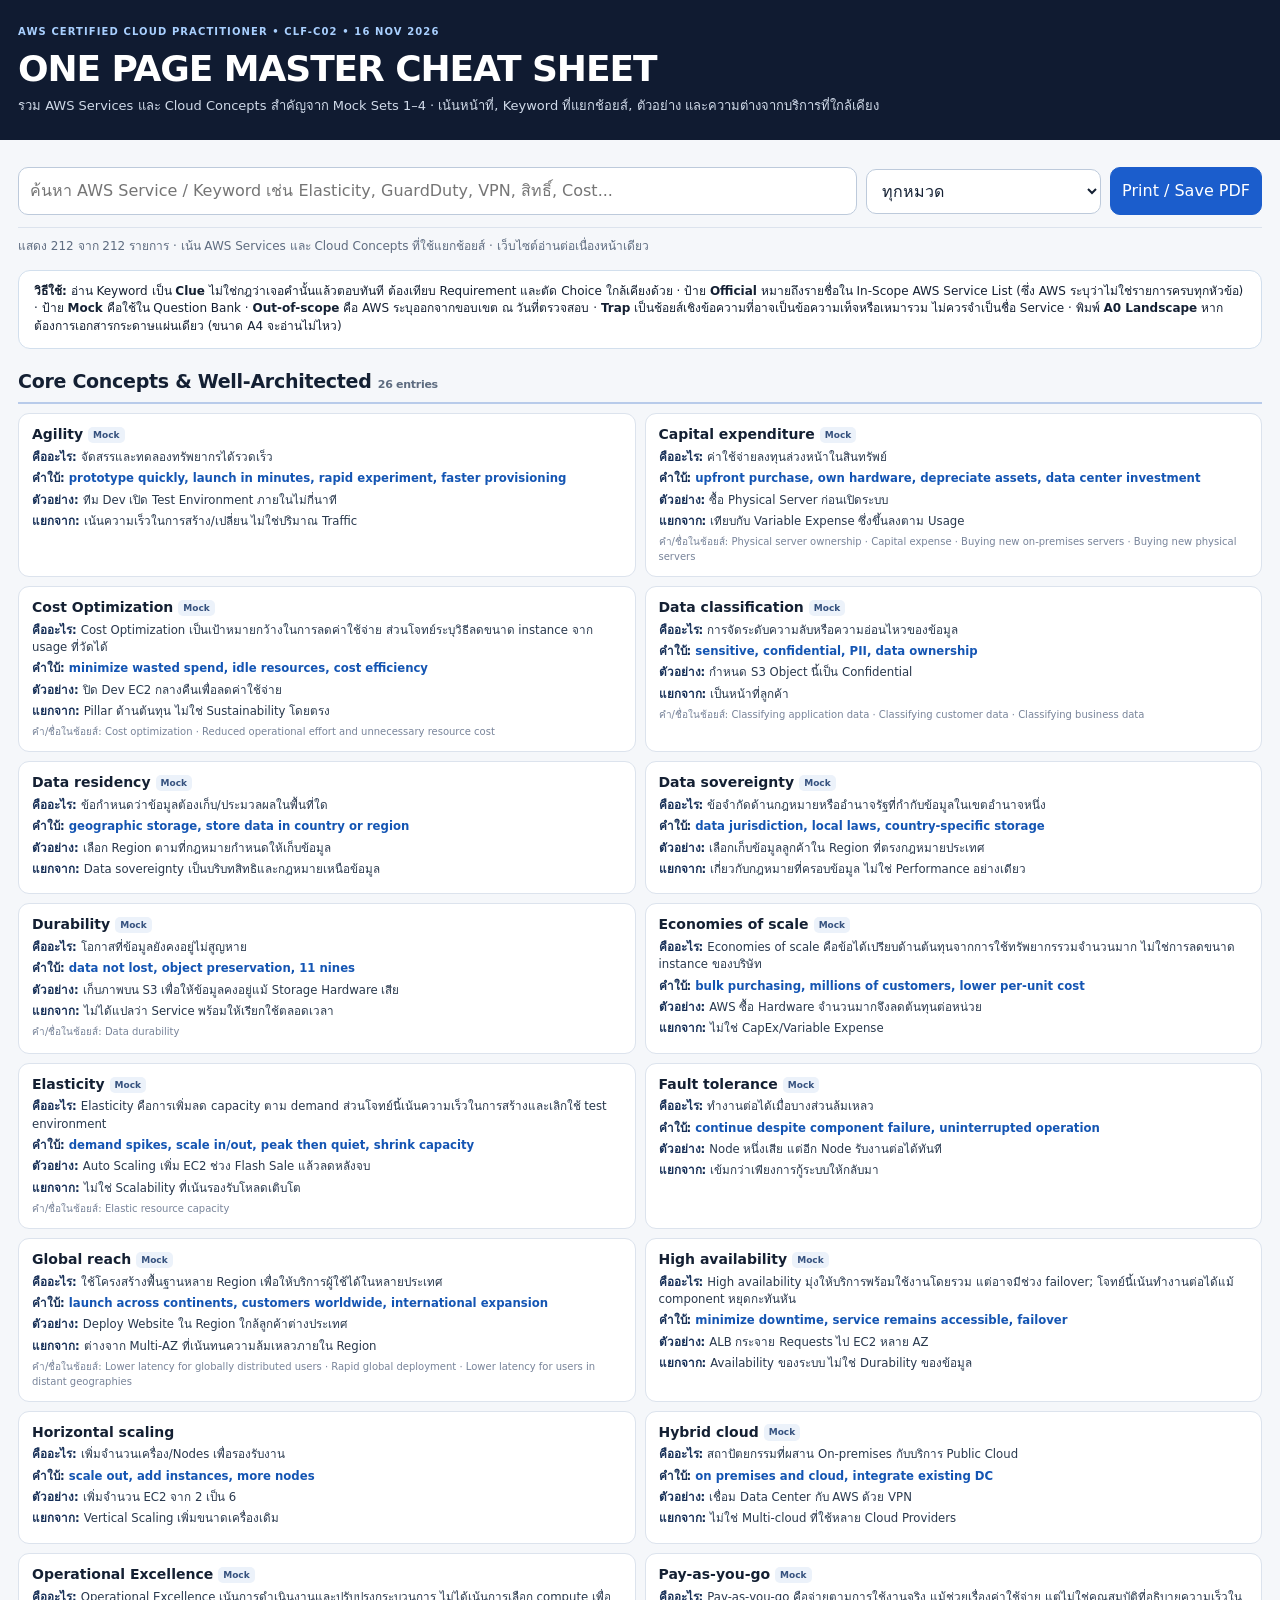
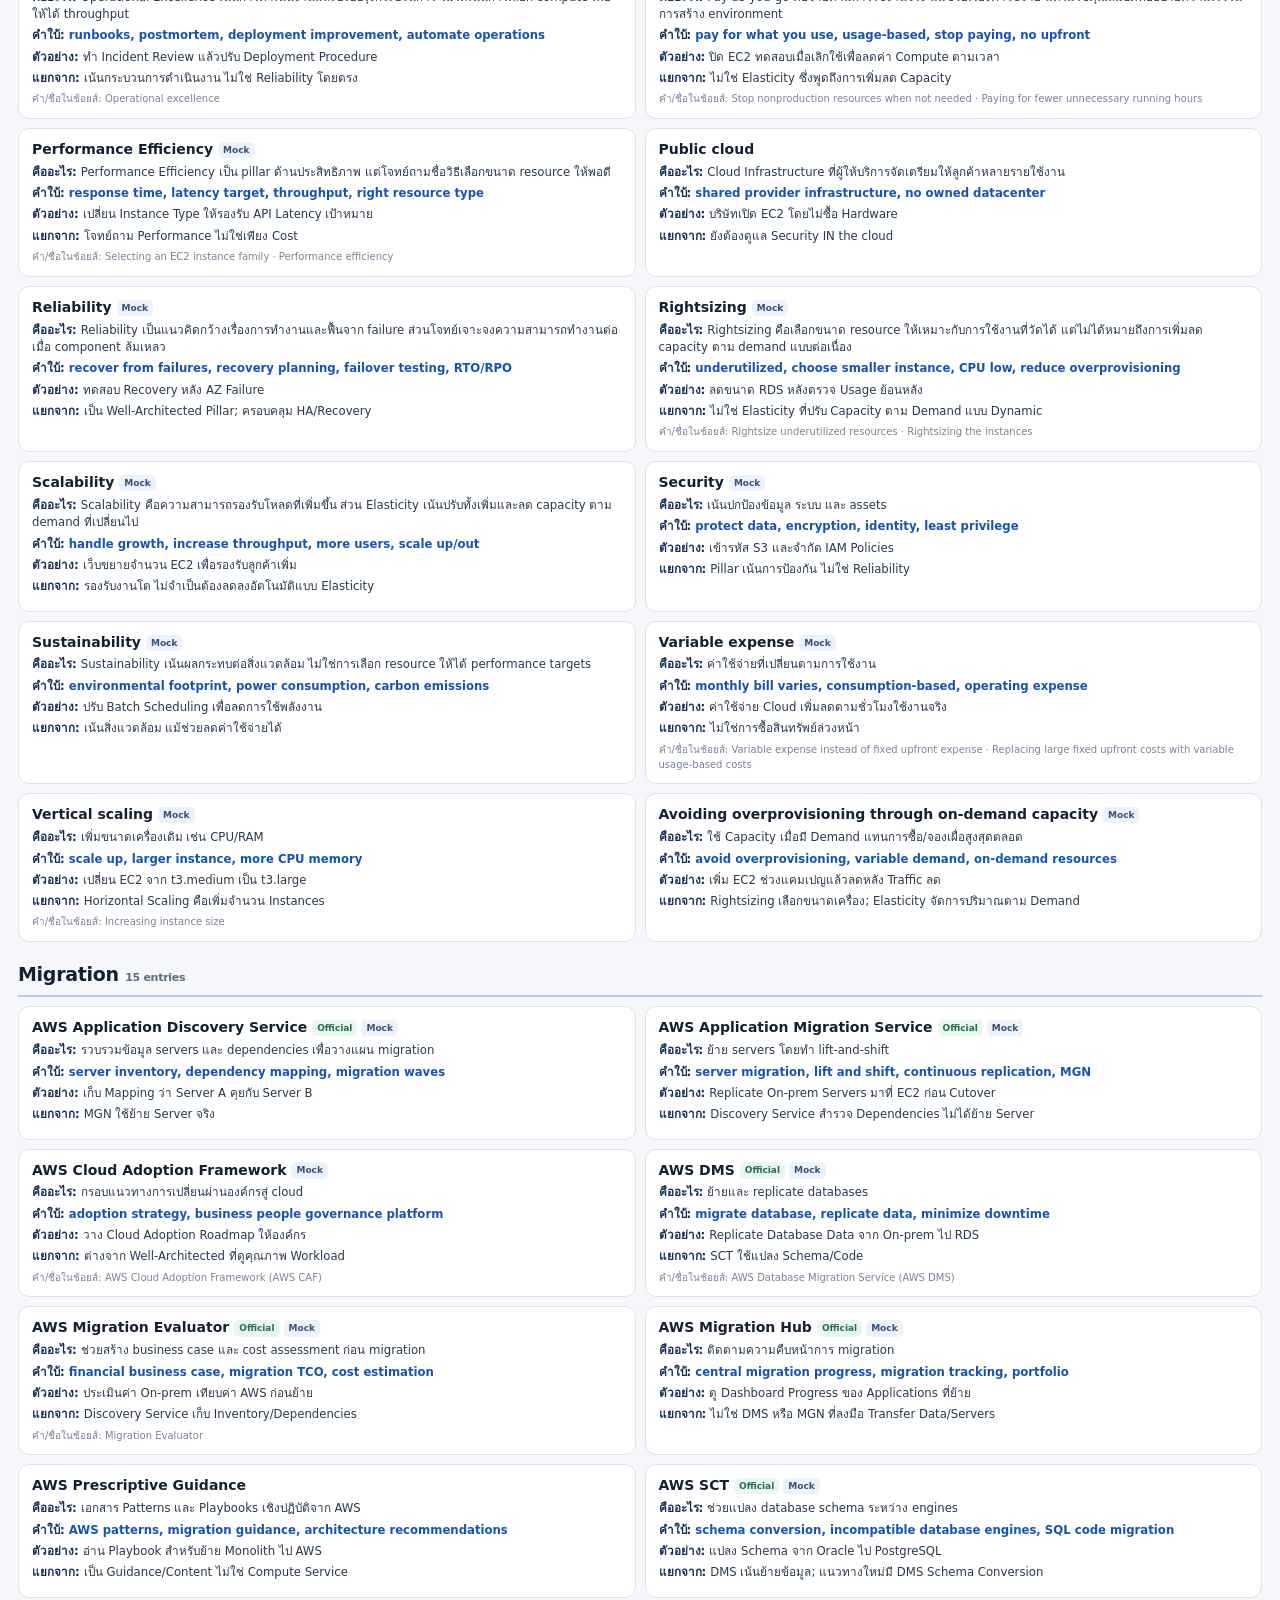
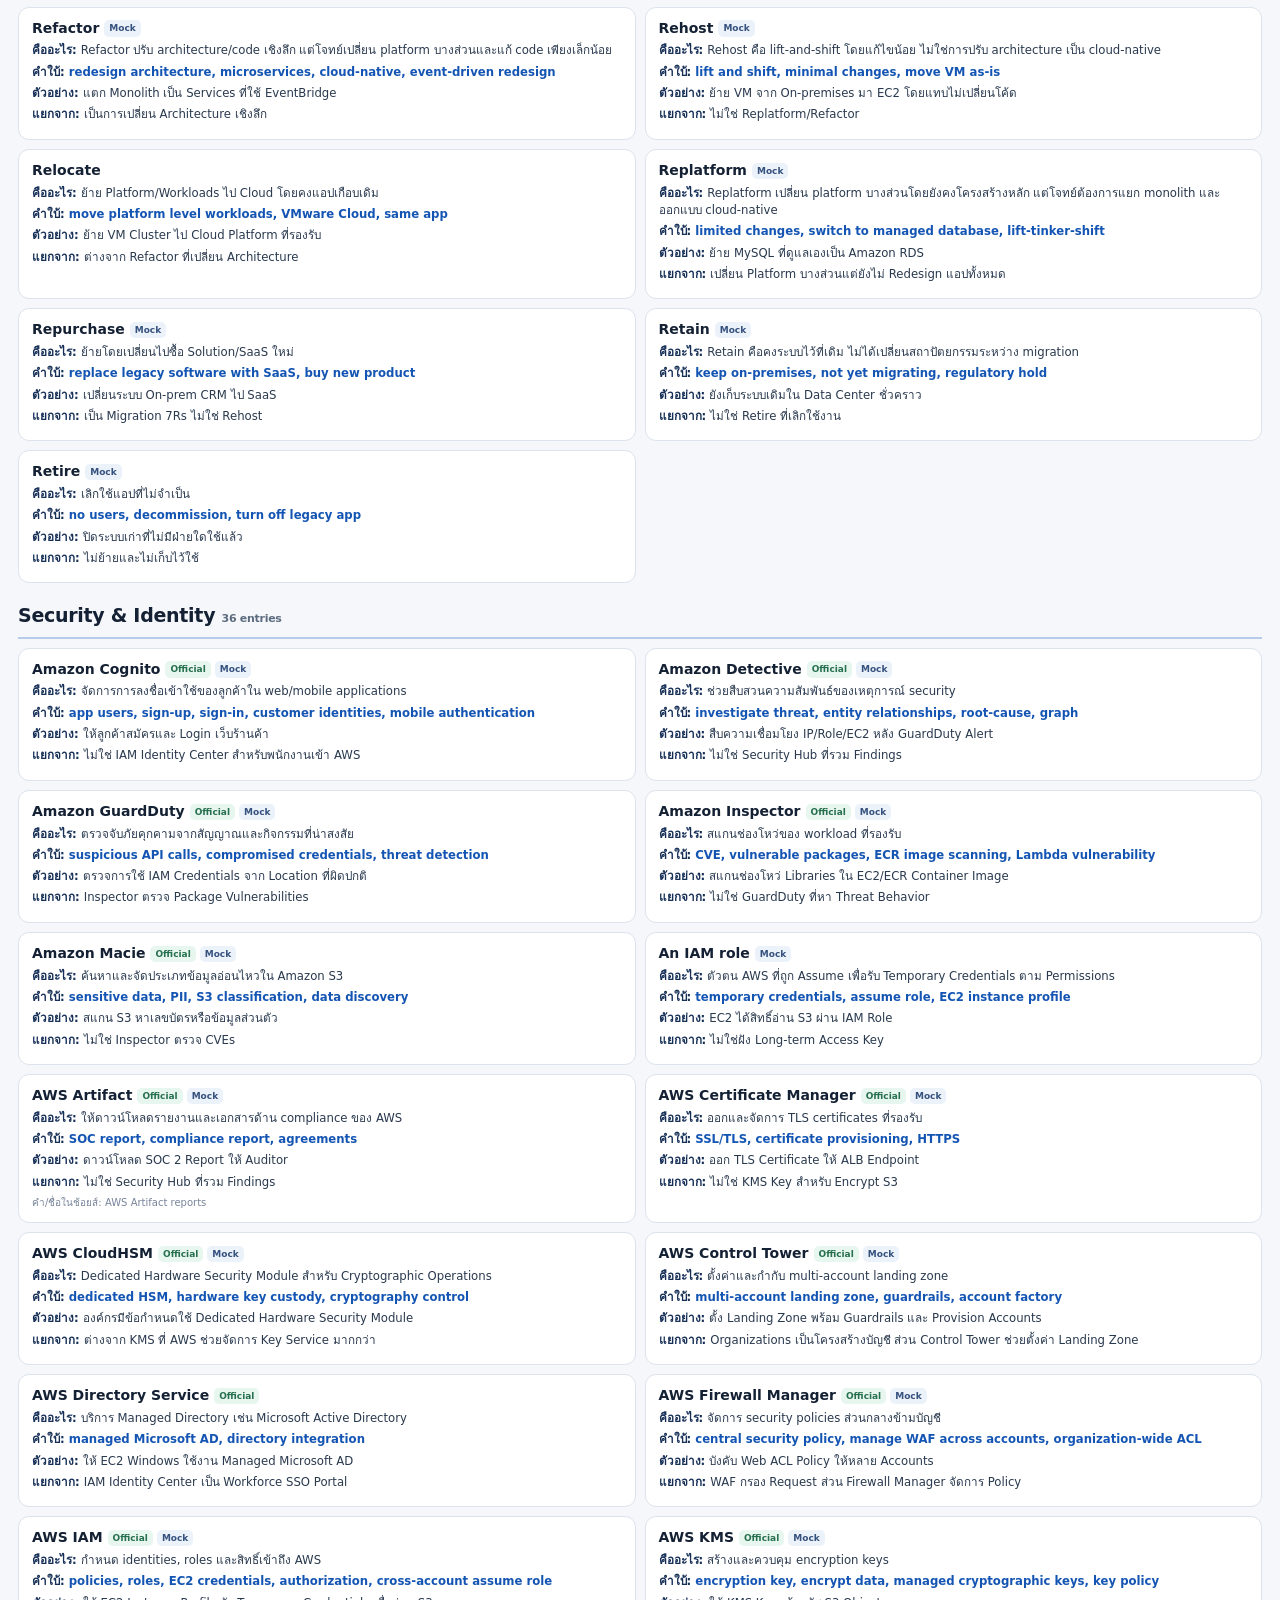
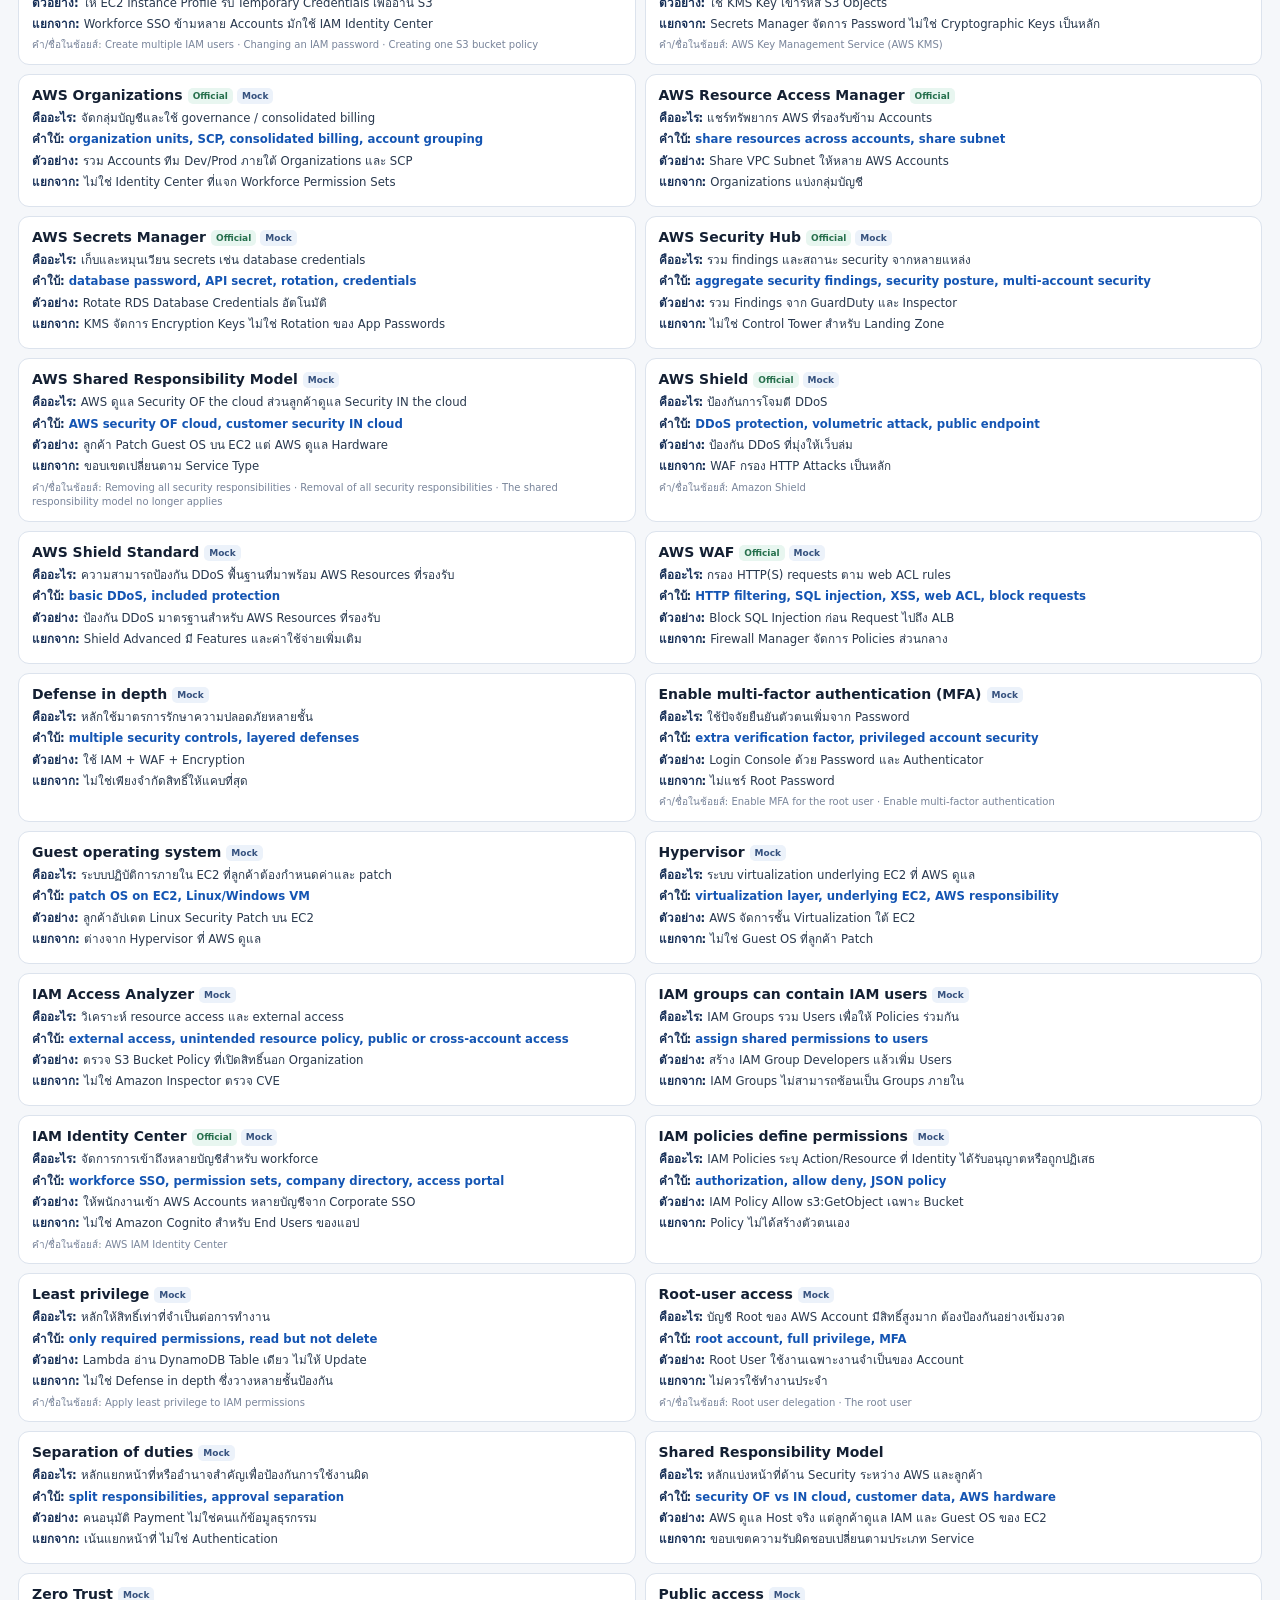
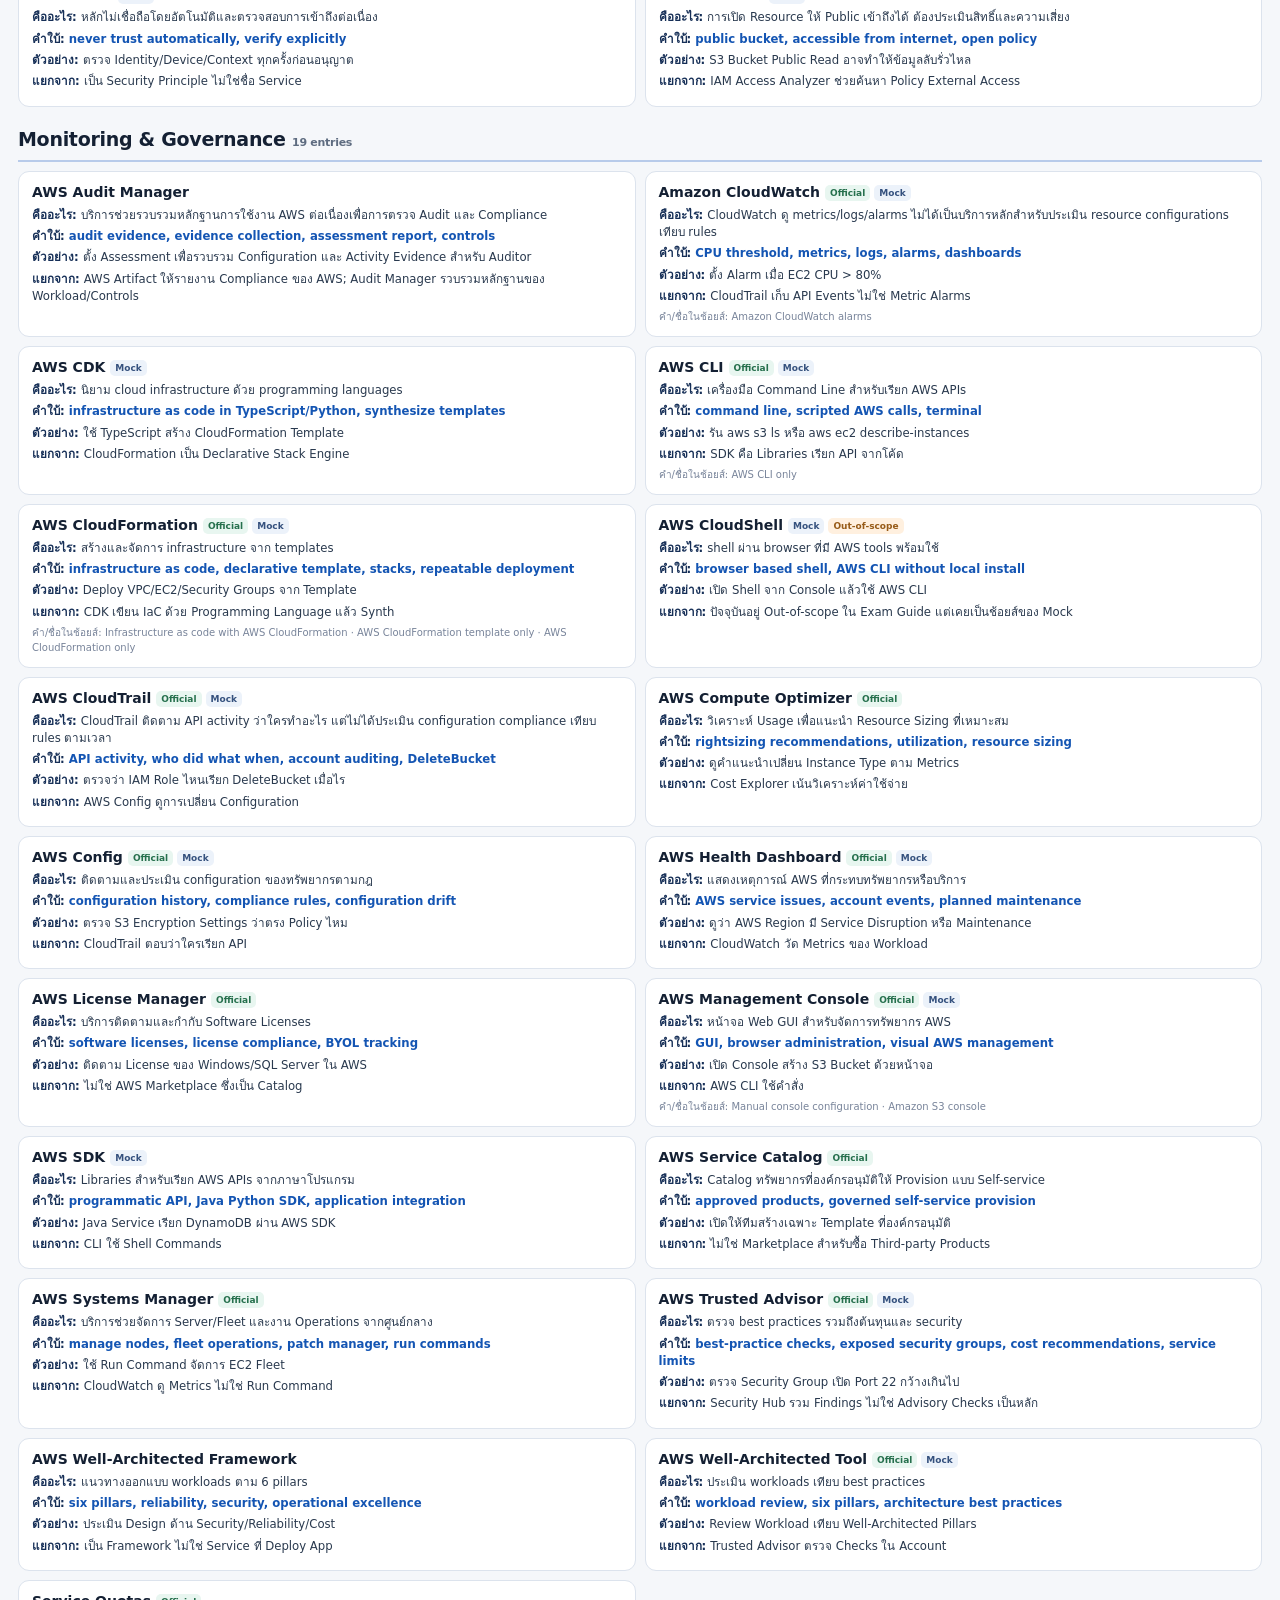
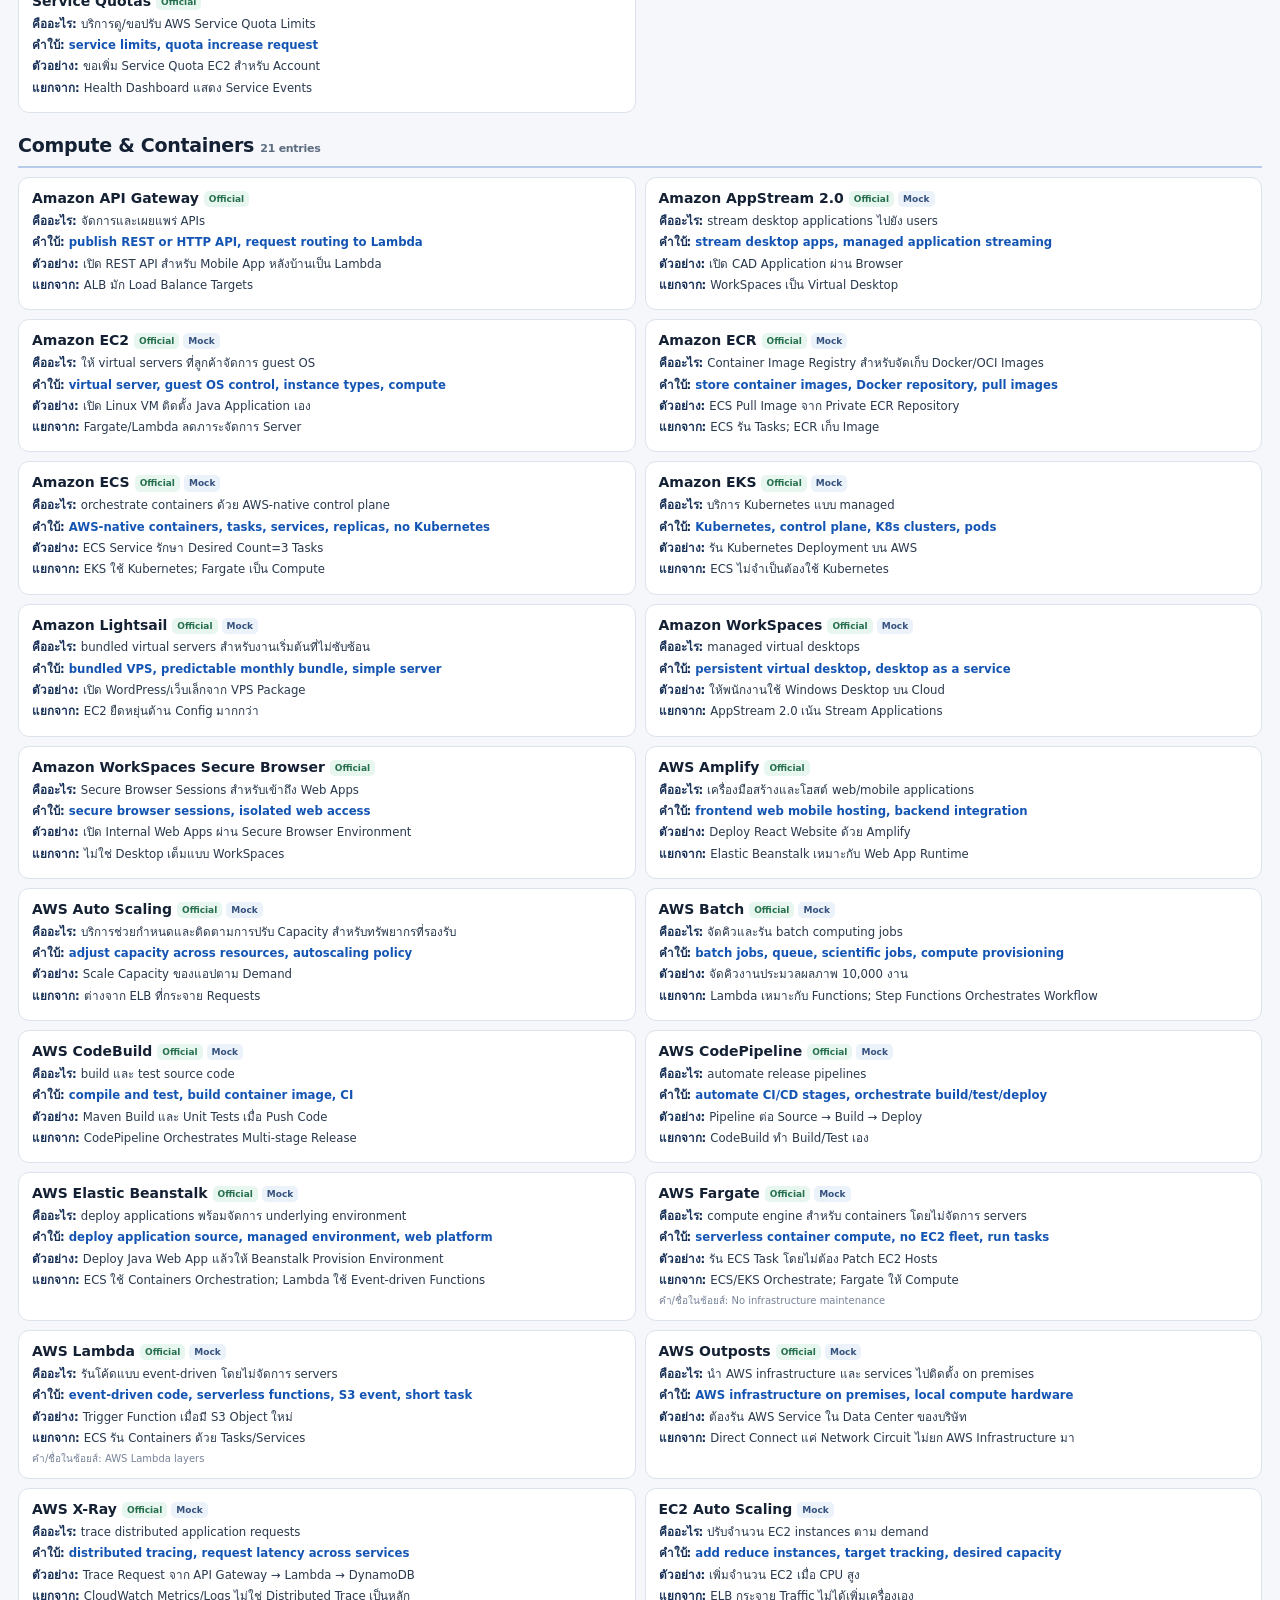
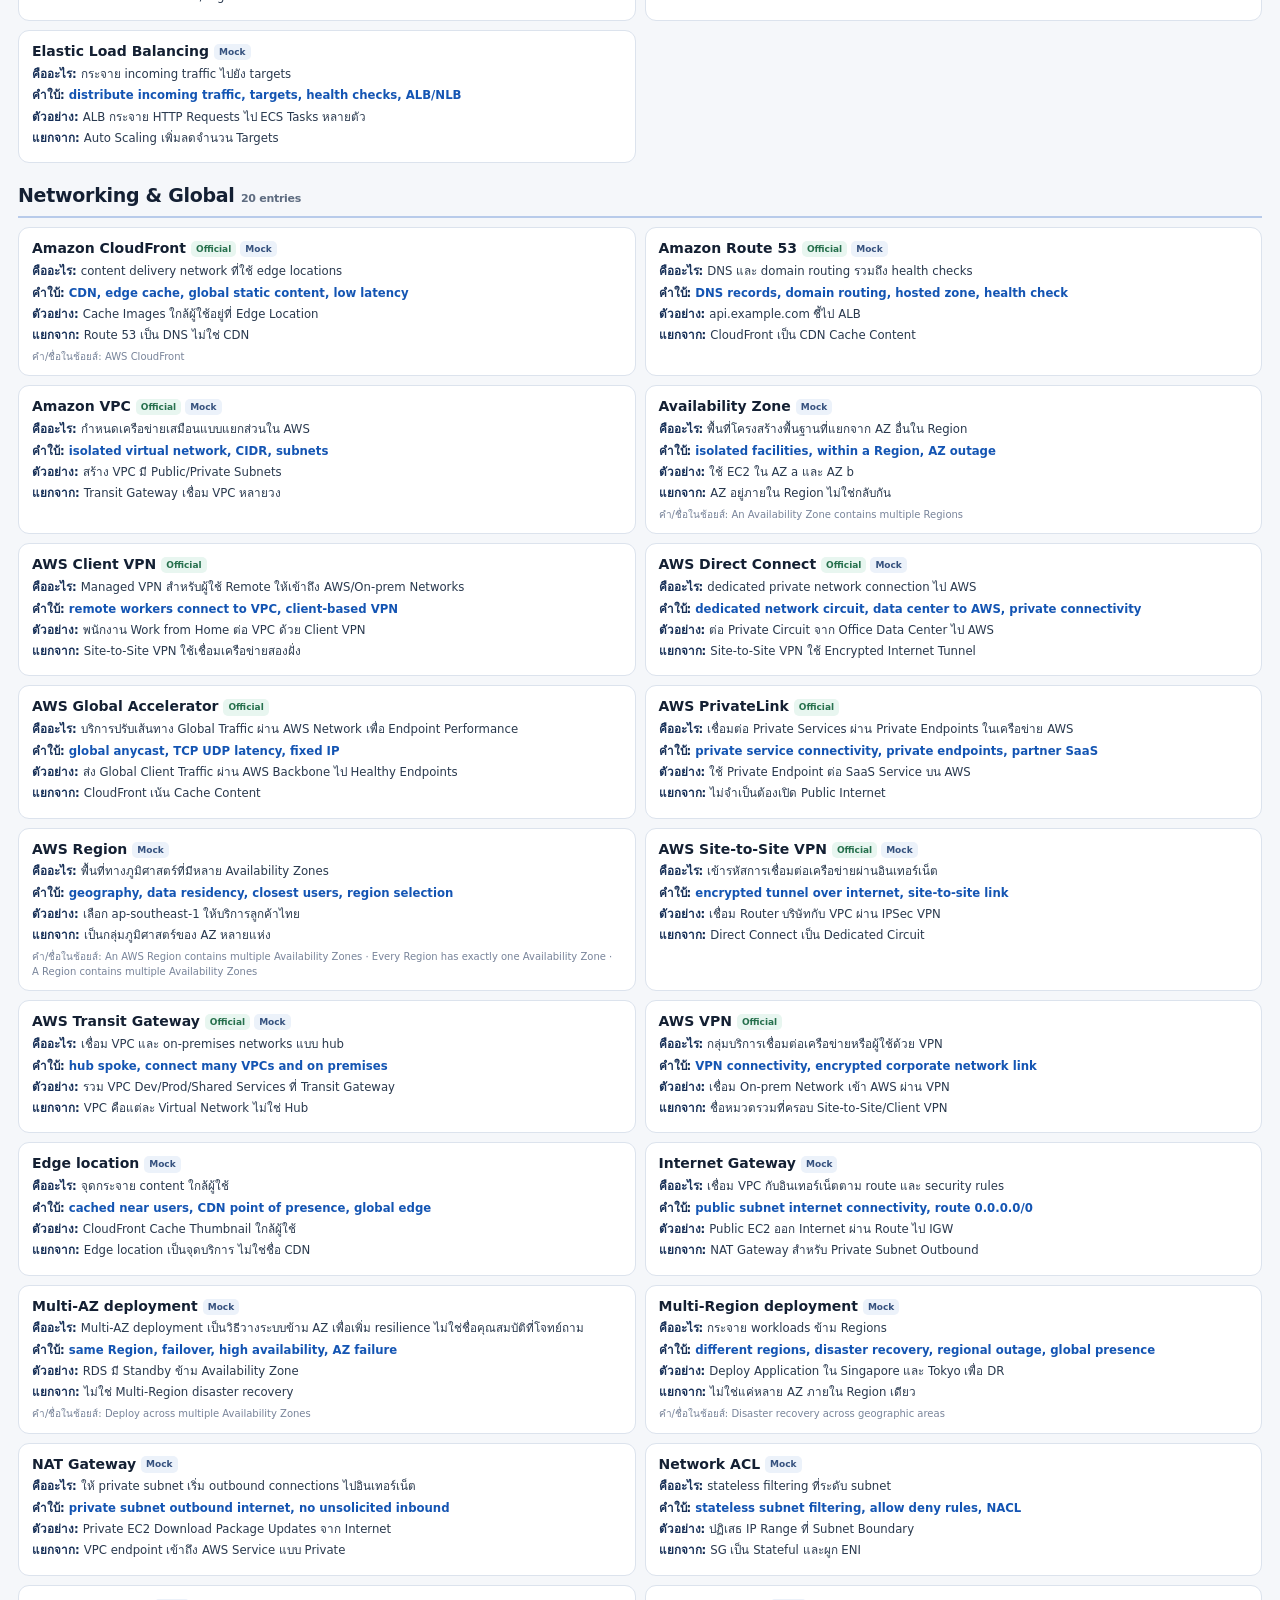
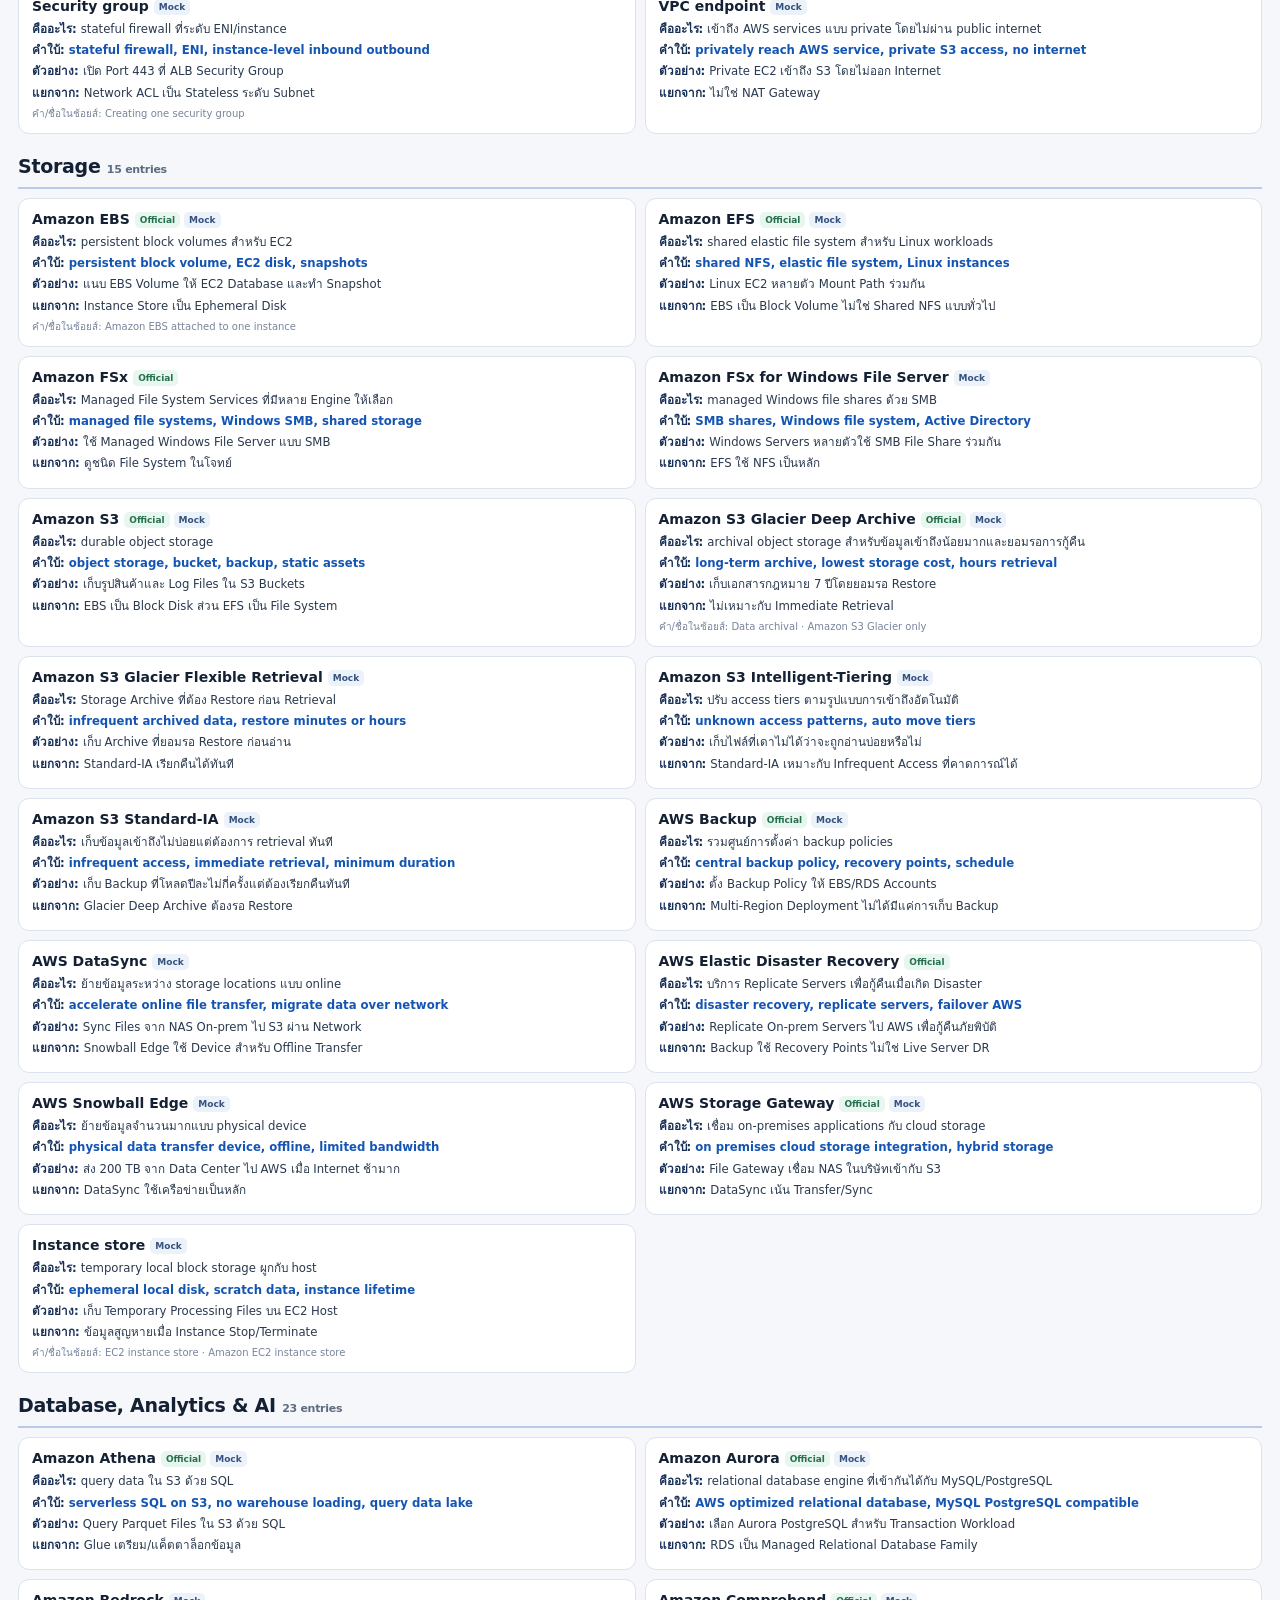
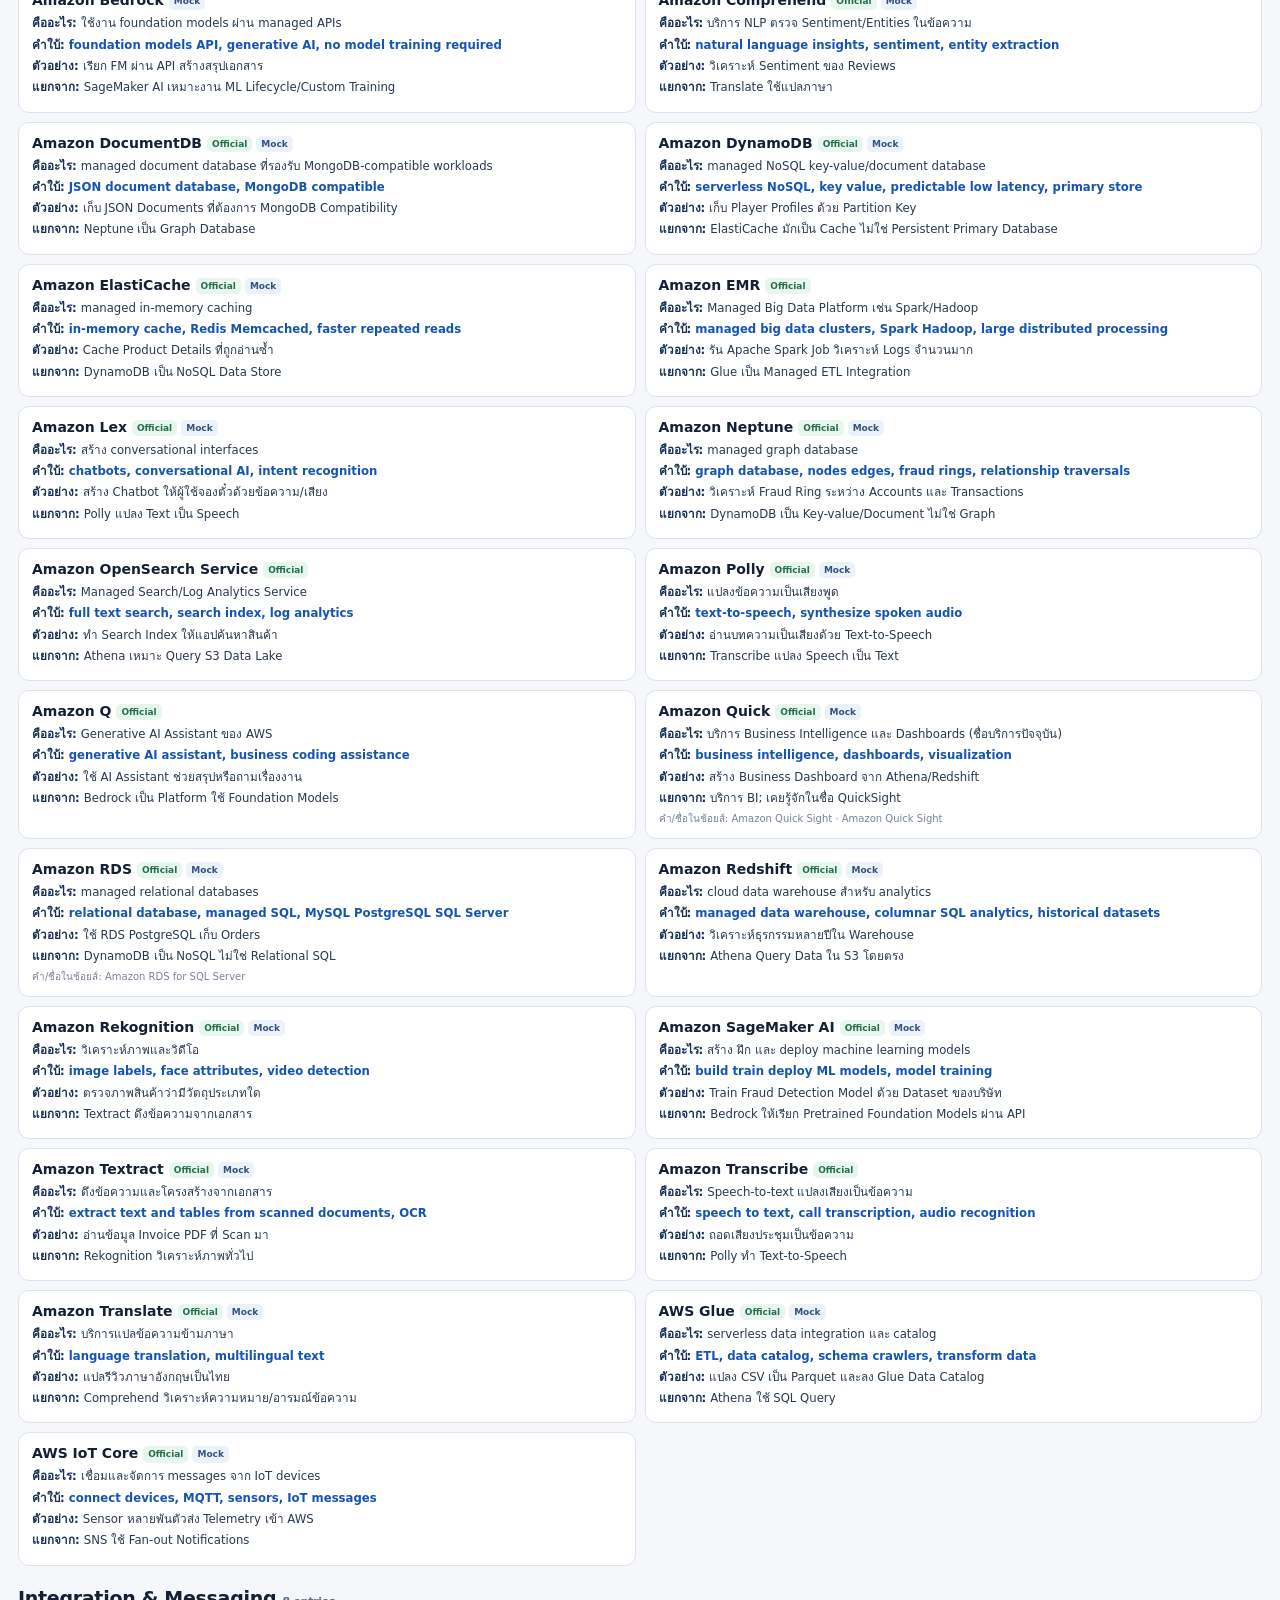
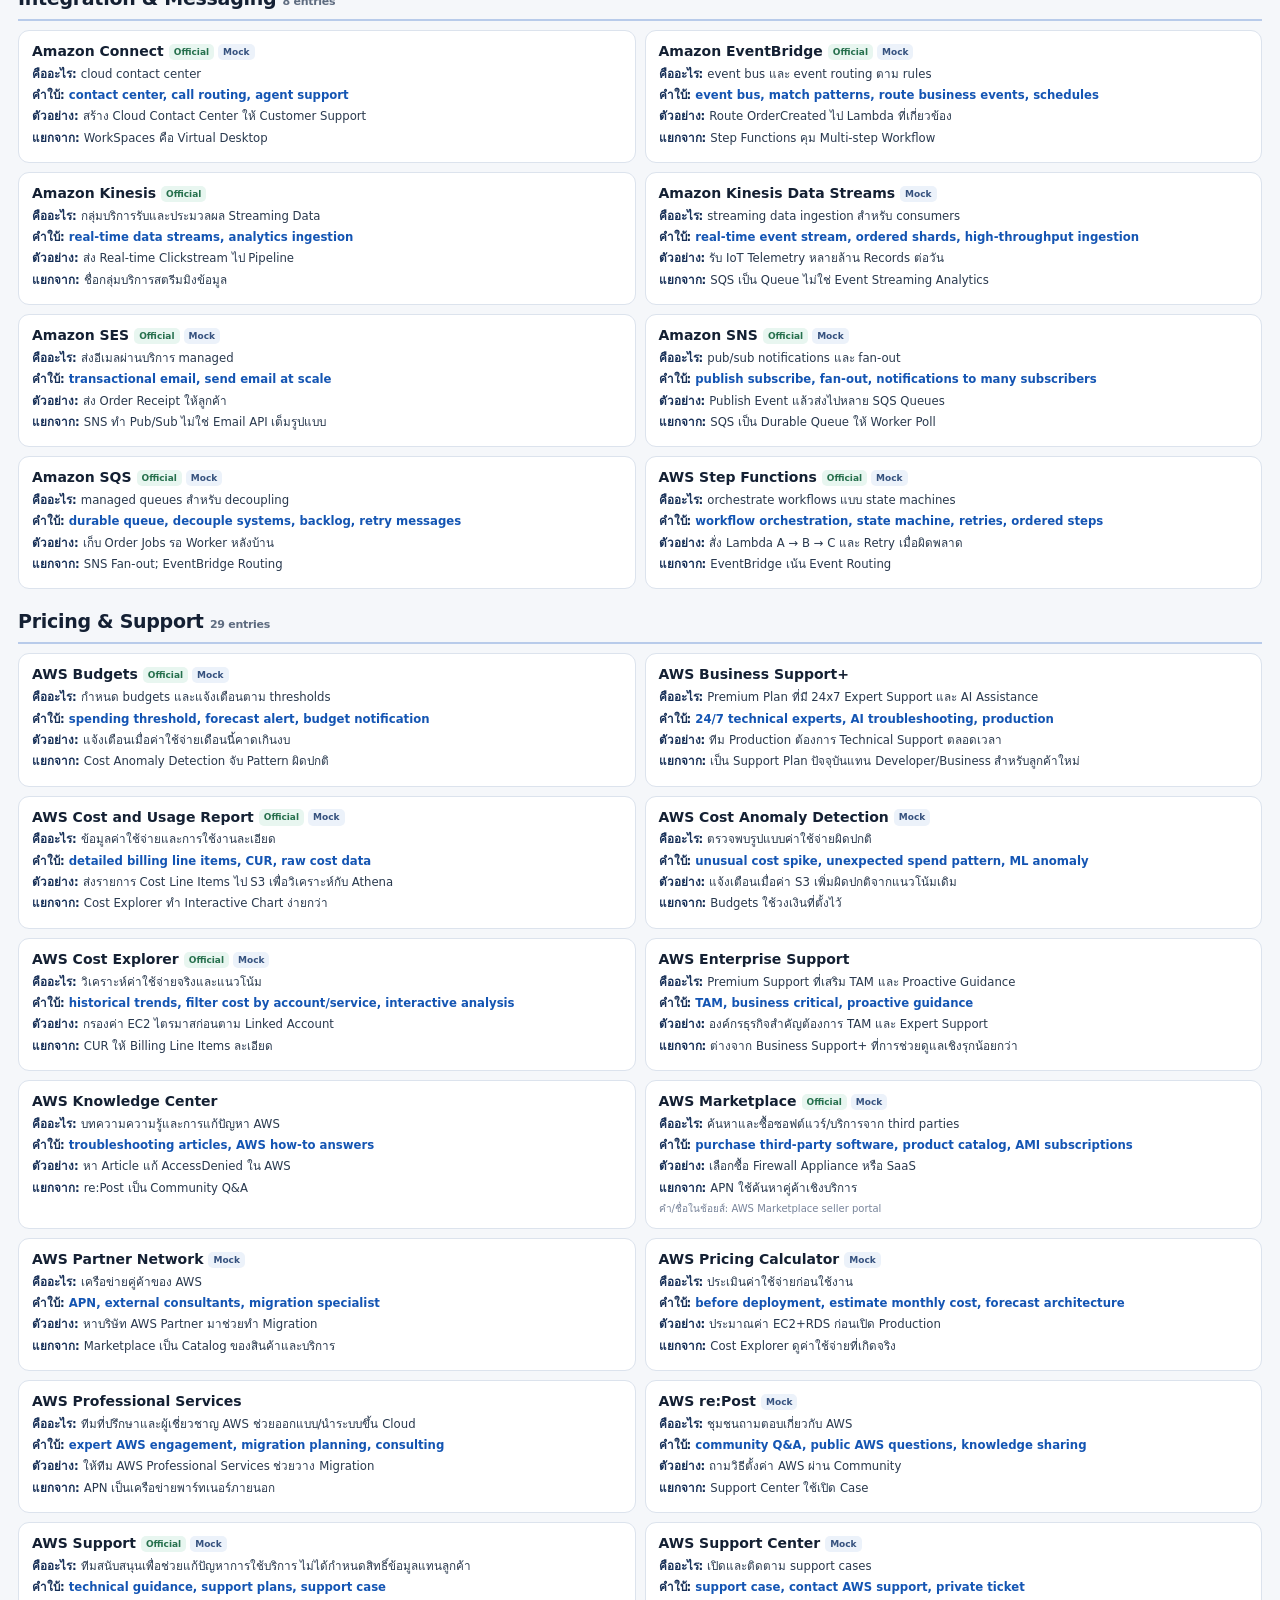
==== commit 46f84dcf: "Focus master cheat sheet on service comparisons and exam keywords; remove generic distractor text" ====
--- a/cheat-sheet.html
+++ b/cheat-sheet.html
@@ -36,7 +36,7 @@
 <header>
 <div class="eyebrow">AWS Certified Cloud Practitioner • CLF-C02 • 16 Nov 2026</div>
 <h1>ONE PAGE MASTER CHEAT SHEET</h1>
-<p>ศัพท์ / AWS Services / Cloud Concepts จาก Pre-study Diagnostic และ Local Mock Sets 1–4 รวมกับ AWS Exam Guide ปัจจุบัน · ทุกหัวข้อมีความหมาย คำใบ้ที่ควรมองหาในโจทย์ และสถานการณ์ตัวอย่าง</p>
+<p>รวม AWS Services และ Cloud Concepts สำคัญจาก Mock Sets 1–4 · เน้นหน้าที่, Keyword ที่แยกช้อยส์, ตัวอย่าง และความต่างจากบริการที่ใกล้เคียง</p>
 </header>
 <main>
 <div class="toolbar noprint">
@@ -52,7 +52,7 @@
 <footer>ข้อมูลอ้างอิง: <a href="https://docs.aws.amazon.com/aws-certification/latest/cloud-practitioner-02/" target="_blank" rel="noopener">Official CLF-C02 Exam Guide</a> · <a href="https://docs.aws.amazon.com/aws-certification/latest/cloud-practitioner-02/clf-02-in-scope-services.html" target="_blank" rel="noopener">In-Scope Services</a> · <a href="https://docs.aws.amazon.com/aws-certification/latest/cloud-practitioner-02/clf-02-out-of-scope-services.html" target="_blank" rel="noopener">Out-of-Scope Services</a> · <a href="https://docs.aws.amazon.com/awssupport/latest/user/aws-support-plans.html" target="_blank" rel="noopener">Support Plans</a>. สรุปเพื่อฝึกสอบ ไม่ใช่ข้อสอบจริงหรือการรับรองโดย AWS.</footer>
 <script>
 "use strict";
-const DATA=[{"term":"AWS Audit Manager","category":"Monitoring & Governance","meaning":"บริการช่วยรวบรวมหลักฐานการใช้งาน AWS ต่อเนื่องเพื่อการตรวจ Audit และ Compliance","cue":"audit evidence, evidence collection, assessment report, controls","example":"ตั้ง Assessment เพื่อรวบรวม Configuration และ Activity Evidence สำหรับ Auditor","contrast":"AWS Artifact ให้รายงาน Compliance ของ AWS; Audit Manager รวบรวมหลักฐานของ Workload/Controls","aliases":[],"mock":false,"official":false,"out":false,"trap":false},{"term":"AWS data center power systems","category":"Security & Identity","meaning":"ระบบไฟฟ้าและโครงสร้างพื้นฐาน Data Center ที่ AWS เป็นผู้ดูแล","cue":"data center electricity, power, cooling, AWS-owned infrastructure","example":"AWS ดูแลไฟฟ้าและระบบสำรองพลังงานของ Data Center","contrast":"ลูกค้าดูแล Data Permissions และ Guest OS ของ EC2","aliases":["Maintaining data center power","Maintaining the data center power system"],"mock":true,"official":false,"out":false,"trap":false},{"term":"AWS-owned physical servers","category":"Security & Identity","meaning":"เซิร์ฟเวอร์จริงที่ AWS เป็นเจ้าของและบำรุงรักษาภายใน Data Center","cue":"physical hosts, disk replacement, Security OF cloud","example":"AWS เปลี่ยน Server Hardware ที่ชำรุด","contrast":"ลูกค้าต้อง Patch Guest OS ใน EC2 ของตน","aliases":[],"mock":true,"official":false,"out":false,"trap":false},{"term":"Reserved Instances for every workload","category":"Mock wording & distractors","meaning":"ข้อความเหมารวมที่ไม่ถูกต้อง: RI ไม่เหมาะกับทุก Workload เพราะมี Term/Commitment","cue":"every workload, regardless of demand, guaranteed cheapest","example":"งาน 2 ชั่วโมงไม่คงที่อาจเหมาะกับ On-Demand มากกว่า RI","contrast":"ดู Predictability และ Commitment ของ Workload ก่อนตัดสินใจ","aliases":[],"mock":false,"official":false,"out":false,"trap":true},{"term":"Agility","category":"Core Concepts & Well-Architected","meaning":"จัดสรรและทดลองทรัพยากรได้รวดเร็ว","cue":"prototype quickly, launch in minutes, rapid experiment, faster provisioning","example":"ทีม Dev เปิด Test Environment ภายในไม่กี่นาที","contrast":"เน้นความเร็วในการสร้าง/เปลี่ยน ไม่ใช่ปริมาณ Traffic","aliases":[],"mock":true,"official":false,"out":false,"trap":false},{"term":"Capital expenditure","category":"Core Concepts & Well-Architected","meaning":"ค่าใช้จ่ายลงทุนล่วงหน้าในสินทรัพย์","cue":"upfront purchase, own hardware, depreciate assets, data center investment","example":"ซื้อ Physical Server ก่อนเปิดระบบ","contrast":"เทียบกับ Variable Expense ซึ่งขึ้นลงตาม Usage","aliases":["Physical server ownership","Capital expense","Buying new on-premises servers","Buying new physical servers"],"mock":true,"official":false,"out":false,"trap":false},{"term":"Cost Optimization","category":"Core Concepts & Well-Architected","meaning":"Cost Optimization เป็นเป้าหมายกว้างในการลดค่าใช้จ่าย ส่วนโจทย์ระบุวิธีลดขนาด instance จาก usage ที่วัดได้","cue":"minimize wasted spend, idle resources, cost efficiency","example":"ปิด Dev EC2 กลางคืนเพื่อลดค่าใช้จ่าย","contrast":"Pillar ด้านต้นทุน ไม่ใช่ Sustainability โดยตรง","aliases":["Cost optimization","Reduced operational effort and unnecessary resource cost"],"mock":true,"official":false,"out":false,"trap":false},{"term":"Data classification","category":"Core Concepts & Well-Architected","meaning":"การจัดระดับความลับหรือความอ่อนไหวของข้อมูล","cue":"sensitive, confidential, PII, data ownership","example":"กำหนด S3 Object นี้เป็น Confidential","contrast":"เป็นหน้าที่ลูกค้า","aliases":["Classifying application data","Classifying customer data","Classifying business data"],"mock":true,"official":false,"out":false,"trap":false},{"term":"Data residency","category":"Core Concepts & Well-Architected","meaning":"ข้อกำหนดว่าข้อมูลต้องเก็บ/ประมวลผลในพื้นที่ใด","cue":"geographic storage, store data in country or region","example":"เลือก Region ตามที่กฎหมายกำหนดให้เก็บข้อมูล","contrast":"Data sovereignty เป็นบริบทสิทธิและกฎหมายเหนือข้อมูล","aliases":[],"mock":true,"official":false,"out":false,"trap":false},{"term":"Data sovereignty","category":"Core Concepts & Well-Architected","meaning":"ข้อจำกัดด้านกฎหมายหรืออำนาจรัฐที่กำกับข้อมูลในเขตอำนาจหนึ่ง","cue":"data jurisdiction, local laws, country-specific storage","example":"เลือกเก็บข้อมูลลูกค้าใน Region ที่ตรงกฎหมายประเทศ","contrast":"เกี่ยวกับกฎหมายที่ครอบข้อมูล ไม่ใช่ Performance อย่างเดียว","aliases":[],"mock":true,"official":false,"out":false,"trap":false},{"term":"Durability","category":"Core Concepts & Well-Architected","meaning":"โอกาสที่ข้อมูลยังคงอยู่ไม่สูญหาย","cue":"data not lost, object preservation, 11 nines","example":"เก็บภาพบน S3 เพื่อให้ข้อมูลคงอยู่แม้ Storage Hardware เสีย","contrast":"ไม่ได้แปลว่า Service พร้อมให้เรียกใช้ตลอดเวลา","aliases":["Data durability"],"mock":true,"official":false,"out":false,"trap":false},{"term":"Economies of scale","category":"Core Concepts & Well-Architected","meaning":"Economies of scale คือข้อได้เปรียบด้านต้นทุนจากการใช้ทรัพยากรรวมจำนวนมาก ไม่ใช่การลดขนาด instance ของบริษัท","cue":"bulk purchasing, millions of customers, lower per-unit cost","example":"AWS ซื้อ Hardware จำนวนมากจึงลดต้นทุนต่อหน่วย","contrast":"ไม่ใช่ CapEx/Variable Expense","aliases":[],"mock":true,"official":false,"out":false,"trap":false},{"term":"Elasticity","category":"Core Concepts & Well-Architected","meaning":"Elasticity คือการเพิ่มลด capacity ตาม demand ส่วนโจทย์นี้เน้นความเร็วในการสร้างและเลิกใช้ test environment","cue":"demand spikes, scale in/out, peak then quiet, shrink capacity","example":"Auto Scaling เพิ่ม EC2 ช่วง Flash Sale แล้วลดหลังจบ","contrast":"ไม่ใช่ Scalability ที่เน้นรองรับโหลดเติบโต","aliases":["Elastic resource capacity"],"mock":true,"official":false,"out":false,"trap":false},{"term":"Fault tolerance","category":"Core Concepts & Well-Architected","meaning":"ทำงานต่อได้เมื่อบางส่วนล้มเหลว","cue":"continue despite component failure, uninterrupted operation","example":"Node หนึ่งเสีย แต่อีก Node รับงานต่อได้ทันที","contrast":"เข้มกว่าเพียงการกู้ระบบให้กลับมา","aliases":[],"mock":true,"official":false,"out":false,"trap":false},{"term":"Global reach","category":"Core Concepts & Well-Architected","meaning":"ใช้โครงสร้างพื้นฐานหลาย Region เพื่อให้บริการผู้ใช้ได้ในหลายประเทศ","cue":"launch across continents, customers worldwide, international expansion","example":"Deploy Website ใน Region ใกล้ลูกค้าต่างประเทศ","contrast":"ต่างจาก Multi-AZ ที่เน้นทนความล้มเหลวภายใน Region","aliases":["Lower latency for globally distributed users","Rapid global deployment","Lower latency for users in distant geographies"],"mock":true,"official":false,"out":false,"trap":false},{"term":"High availability","category":"Core Concepts & Well-Architected","meaning":"High availability มุ่งให้บริการพร้อมใช้งานโดยรวม แต่อาจมีช่วง failover; โจทย์นี้เน้นทำงานต่อได้แม้ component หยุดกะทันหัน","cue":"minimize downtime, service remains accessible, failover","example":"ALB กระจาย Requests ไป EC2 หลาย AZ","contrast":"Availability ของระบบ ไม่ใช่ Durability ของข้อมูล","aliases":[],"mock":true,"official":false,"out":false,"trap":false},{"term":"Horizontal scaling","category":"Core Concepts & Well-Architected","meaning":"เพิ่มจำนวนเครื่อง/Nodes เพื่อรองรับงาน","cue":"scale out, add instances, more nodes","example":"เพิ่มจำนวน EC2 จาก 2 เป็น 6","contrast":"Vertical Scaling เพิ่มขนาดเครื่องเดิม","aliases":[],"mock":false,"official":false,"out":false,"trap":false},{"term":"Hybrid cloud","category":"Core Concepts & Well-Architected","meaning":"สถาปัตยกรรมที่ผสาน On-premises กับบริการ Public Cloud","cue":"on premises and cloud, integrate existing DC","example":"เชื่อม Data Center กับ AWS ด้วย VPN","contrast":"ไม่ใช่ Multi-cloud ที่ใช้หลาย Cloud Providers","aliases":[],"mock":true,"official":false,"out":false,"trap":false},{"term":"Operational Excellence","category":"Core Concepts & Well-Architected","meaning":"Operational Excellence เน้นการดำเนินงานและปรับปรุงกระบวนการ ไม่ได้เน้นการเลือก compute เพื่อให้ได้ throughput","cue":"runbooks, postmortem, deployment improvement, automate operations","example":"ทำ Incident Review แล้วปรับ Deployment Procedure","contrast":"เน้นกระบวนการดำเนินงาน ไม่ใช่ Reliability โดยตรง","aliases":["Operational excellence"],"mock":true,"official":false,"out":false,"trap":false},{"term":"Pay-as-you-go","category":"Core Concepts & Well-Architected","meaning":"Pay-as-you-go คือจ่ายตามการใช้งานจริง แม้ช่วยเรื่องค่าใช้จ่าย แต่ไม่ใช่คุณสมบัติที่อธิบายความเร็วในการสร้าง environment","cue":"pay for what you use, usage-based, stop paying, no upfront","example":"ปิด EC2 ทดสอบเมื่อเลิกใช้เพื่อลดค่า Compute ตามเวลา","contrast":"ไม่ใช่ Elasticity ซึ่งพูดถึงการเพิ่มลด Capacity","aliases":["Stop nonproduction resources when not needed","Paying for fewer unnecessary running hours"],"mock":true,"official":false,"out":false,"trap":false},{"term":"Performance Efficiency","category":"Core Concepts & Well-Architected","meaning":"Performance Efficiency เป็น pillar ด้านประสิทธิภาพ แต่โจทย์ถามชื่อวิธีเลือกขนาด resource ให้พอดี","cue":"response time, latency target, throughput, right resource type","example":"เปลี่ยน Instance Type ให้รองรับ API Latency เป้าหมาย","contrast":"โจทย์ถาม Performance ไม่ใช่เพียง Cost","aliases":["Selecting an EC2 instance family","Performance efficiency"],"mock":true,"official":false,"out":false,"trap":false},{"term":"Public cloud","category":"Core Concepts & Well-Architected","meaning":"Cloud Infrastructure ที่ผู้ให้บริการจัดเตรียมให้ลูกค้าหลายรายใช้งาน","cue":"shared provider infrastructure, no owned datacenter","example":"บริษัทเปิด EC2 โดยไม่ซื้อ Hardware","contrast":"ยังต้องดูแล Security IN the cloud","aliases":[],"mock":false,"official":false,"out":false,"trap":false},{"term":"Reliability","category":"Core Concepts & Well-Architected","meaning":"Reliability เป็นแนวคิดกว้างเรื่องการทำงานและฟื้นจาก failure ส่วนโจทย์เจาะจงความสามารถทำงานต่อเมื่อ component ล้มเหลว","cue":"recover from failures, recovery planning, failover testing, RTO/RPO","example":"ทดสอบ Recovery หลัง AZ Failure","contrast":"เป็น Well-Architected Pillar; ครอบคลุม HA/Recovery","aliases":[],"mock":true,"official":false,"out":false,"trap":false},{"term":"Rightsizing","category":"Core Concepts & Well-Architected","meaning":"Rightsizing คือเลือกขนาด resource ให้เหมาะกับการใช้งานที่วัดได้ แต่ไม่ได้หมายถึงการเพิ่มลด capacity ตาม demand แบบต่อเนื่อง","cue":"underutilized, choose smaller instance, CPU low, reduce overprovisioning","example":"ลดขนาด RDS หลังตรวจ Usage ย้อนหลัง","contrast":"ไม่ใช่ Elasticity ที่ปรับ Capacity ตาม Demand แบบ Dynamic","aliases":["Rightsize underutilized resources","Rightsizing the instances"],"mock":true,"official":false,"out":false,"trap":false},{"term":"Scalability","category":"Core Concepts & Well-Architected","meaning":"Scalability คือความสามารถรองรับโหลดที่เพิ่มขึ้น ส่วน Elasticity เน้นปรับทั้งเพิ่มและลด capacity ตาม demand ที่เปลี่ยนไป","cue":"handle growth, increase throughput, more users, scale up/out","example":"เว็บขยายจำนวน EC2 เพื่อรองรับลูกค้าเพิ่ม","contrast":"รองรับงานโต ไม่จำเป็นต้องลดลงอัตโนมัติแบบ Elasticity","aliases":[],"mock":true,"official":false,"out":false,"trap":false},{"term":"Security","category":"Core Concepts & Well-Architected","meaning":"เน้นปกป้องข้อมูล ระบบ และ assets","cue":"protect data, encryption, identity, least privilege","example":"เข้ารหัส S3 และจำกัด IAM Policies","contrast":"Pillar เน้นการป้องกัน ไม่ใช่ Reliability","aliases":[],"mock":true,"official":false,"out":false,"trap":false},{"term":"Sustainability","category":"Core Concepts & Well-Architected","meaning":"Sustainability เน้นผลกระทบต่อสิ่งแวดล้อม ไม่ใช่การเลือก resource ให้ได้ performance targets","cue":"environmental footprint, power consumption, carbon emissions","example":"ปรับ Batch Scheduling เพื่อลดการใช้พลังงาน","contrast":"เน้นสิ่งแวดล้อม แม้ช่วยลดค่าใช้จ่ายได้","aliases":[],"mock":true,"official":false,"out":false,"trap":false},{"term":"Variable expense","category":"Core Concepts & Well-Architected","meaning":"ค่าใช้จ่ายที่เปลี่ยนตามการใช้งาน","cue":"monthly bill varies, consumption-based, operating expense","example":"ค่าใช้จ่าย Cloud เพิ่มลดตามชั่วโมงใช้งานจริง","contrast":"ไม่ใช่การซื้อสินทรัพย์ล่วงหน้า","aliases":["Variable expense instead of fixed upfront expense","Replacing large fixed upfront costs with variable usage-based costs"],"mock":true,"official":false,"out":false,"trap":false},{"term":"Vertical scaling","category":"Core Concepts & Well-Architected","meaning":"เพิ่มขนาดเครื่องเดิม เช่น CPU/RAM","cue":"scale up, larger instance, more CPU memory","example":"เปลี่ยน EC2 จาก t3.medium เป็น t3.large","contrast":"Horizontal Scaling คือเพิ่มจำนวน Instances","aliases":["Increasing instance size"],"mock":true,"official":false,"out":false,"trap":false},{"term":"AWS Application Discovery Service","category":"Migration","meaning":"รวบรวมข้อมูล servers และ dependencies เพื่อวางแผน migration","cue":"server inventory, dependency mapping, migration waves","example":"เก็บ Mapping ว่า Server A คุยกับ Server B","contrast":"MGN ใช้ย้าย Server จริง","aliases":[],"mock":true,"official":true,"out":false,"trap":false},{"term":"AWS Application Migration Service","category":"Migration","meaning":"ย้าย servers โดยทำ lift-and-shift","cue":"server migration, lift and shift, continuous replication, MGN","example":"Replicate On-prem Servers มาที่ EC2 ก่อน Cutover","contrast":"Discovery Service สำรวจ Dependencies ไม่ได้ย้าย Server","aliases":[],"mock":true,"official":true,"out":false,"trap":false},{"term":"AWS Cloud Adoption Framework","category":"Migration","meaning":"กรอบแนวทางการเปลี่ยนผ่านองค์กรสู่ cloud","cue":"adoption strategy, business people governance platform","example":"วาง Cloud Adoption Roadmap ให้องค์กร","contrast":"ต่างจาก Well-Architected ที่ดูคุณภาพ Workload","aliases":["AWS Cloud Adoption Framework (AWS CAF)"],"mock":true,"official":false,"out":false,"trap":false},{"term":"AWS DMS","category":"Migration","meaning":"ย้ายและ replicate databases","cue":"migrate database, replicate data, minimize downtime","example":"Replicate Database Data จาก On-prem ไป RDS","contrast":"SCT ใช้แปลง Schema/Code","aliases":["AWS Database Migration Service (AWS DMS)"],"mock":true,"official":true,"out":false,"trap":false},{"term":"AWS Migration Evaluator","category":"Migration","meaning":"ช่วยสร้าง business case และ cost assessment ก่อน migration","cue":"financial business case, migration TCO, cost estimation","example":"ประเมินค่า On-prem เทียบค่า AWS ก่อนย้าย","contrast":"Discovery Service เก็บ Inventory/Dependencies","aliases":["Migration Evaluator"],"mock":true,"official":true,"out":false,"trap":false},{"term":"AWS Migration Hub","category":"Migration","meaning":"ติดตามความคืบหน้าการ migration","cue":"central migration progress, migration tracking, portfolio","example":"ดู Dashboard Progress ของ Applications ที่ย้าย","contrast":"ไม่ใช่ DMS หรือ MGN ที่ลงมือ Transfer Data/Servers","aliases":[],"mock":true,"official":true,"out":false,"trap":false},{"term":"AWS Prescriptive Guidance","category":"Migration","meaning":"เอกสาร Patterns และ Playbooks เชิงปฏิบัติจาก AWS","cue":"AWS patterns, migration guidance, architecture recommendations","example":"อ่าน Playbook สำหรับย้าย Monolith ไป AWS","contrast":"เป็น Guidance/Content ไม่ใช่ Compute Service","aliases":[],"mock":false,"official":false,"out":false,"trap":false},{"term":"AWS SCT","category":"Migration","meaning":"ช่วยแปลง database schema ระหว่าง engines","cue":"schema conversion, incompatible database engines, SQL code migration","example":"แปลง Schema จาก Oracle ไป PostgreSQL","contrast":"DMS เน้นย้ายข้อมูล; แนวทางใหม่มี DMS Schema Conversion","aliases":[],"mock":true,"official":true,"out":false,"trap":false},{"term":"Refactor","category":"Migration","meaning":"Refactor ปรับ architecture/code เชิงลึก แต่โจทย์เปลี่ยน platform บางส่วนและแก้ code เพียงเล็กน้อย","cue":"redesign architecture, microservices, cloud-native, event-driven redesign","example":"แตก Monolith เป็น Services ที่ใช้ EventBridge","contrast":"เป็นการเปลี่ยน Architecture เชิงลึก","aliases":[],"mock":true,"official":false,"out":false,"trap":false},{"term":"Rehost","category":"Migration","meaning":"Rehost คือ lift-and-shift โดยแก้ไขน้อย ไม่ใช่การปรับ architecture เป็น cloud-native","cue":"lift and shift, minimal changes, move VM as-is","example":"ย้าย VM จาก On-premises มา EC2 โดยแทบไม่เปลี่ยนโค้ด","contrast":"ไม่ใช่ Replatform/Refactor","aliases":[],"mock":true,"official":false,"out":false,"trap":false},{"term":"Relocate","category":"Migration","meaning":"ย้าย Platform/Workloads ไป Cloud โดยคงแอปเกือบเดิม","cue":"move platform level workloads, VMware Cloud, same app","example":"ย้าย VM Cluster ไป Cloud Platform ที่รองรับ","contrast":"ต่างจาก Refactor ที่เปลี่ยน Architecture","aliases":[],"mock":false,"official":false,"out":false,"trap":false},{"term":"Replatform","category":"Migration","meaning":"Replatform เปลี่ยน platform บางส่วนโดยยังคงโครงสร้างหลัก แต่โจทย์ต้องการแยก monolith และออกแบบ cloud-native","cue":"limited changes, switch to managed database, lift-tinker-shift","example":"ย้าย MySQL ที่ดูแลเองเป็น Amazon RDS","contrast":"เปลี่ยน Platform บางส่วนแต่ยังไม่ Redesign แอปทั้งหมด","aliases":[],"mock":true,"official":false,"out":false,"trap":false},{"term":"Repurchase","category":"Migration","meaning":"ย้ายโดยเปลี่ยนไปซื้อ Solution/SaaS ใหม่","cue":"replace legacy software with SaaS, buy new product","example":"เปลี่ยนระบบ On-prem CRM ไป SaaS","contrast":"เป็น Migration 7Rs ไม่ใช่ Rehost","aliases":[],"mock":true,"official":false,"out":false,"trap":false},{"term":"Retain","category":"Migration","meaning":"Retain คือคงระบบไว้ที่เดิม ไม่ได้เปลี่ยนสถาปัตยกรรมระหว่าง migration","cue":"keep on-premises, not yet migrating, regulatory hold","example":"ยังเก็บระบบเดิมใน Data Center ชั่วคราว","contrast":"ไม่ใช่ Retire ที่เลิกใช้งาน","aliases":[],"mock":true,"official":false,"out":false,"trap":false},{"term":"Retire","category":"Migration","meaning":"เลิกใช้แอปที่ไม่จำเป็น","cue":"no users, decommission, turn off legacy app","example":"ปิดระบบเก่าที่ไม่มีฝ่ายใดใช้แล้ว","contrast":"ไม่ย้ายและไม่เก็บไว้ใช้","aliases":[],"mock":true,"official":false,"out":false,"trap":false},{"term":"Amazon Cognito","category":"Security & Identity","meaning":"จัดการการลงชื่อเข้าใช้ของลูกค้าใน web/mobile applications","cue":"app users, sign-up, sign-in, customer identities, mobile authentication","example":"ให้ลูกค้าสมัครและ Login เว็บร้านค้า","contrast":"ไม่ใช่ IAM Identity Center สำหรับพนักงานเข้า AWS","aliases":[],"mock":true,"official":true,"out":false,"trap":false},{"term":"Amazon Detective","category":"Security & Identity","meaning":"ช่วยสืบสวนความสัมพันธ์ของเหตุการณ์ security","cue":"investigate threat, entity relationships, root-cause, graph","example":"สืบความเชื่อมโยง IP/Role/EC2 หลัง GuardDuty Alert","contrast":"ไม่ใช่ Security Hub ที่รวม Findings","aliases":[],"mock":true,"official":true,"out":false,"trap":false},{"term":"Amazon GuardDuty","category":"Security & Identity","meaning":"ตรวจจับภัยคุกคามจากสัญญาณและกิจกรรมที่น่าสงสัย","cue":"suspicious API calls, compromised credentials, threat detection","example":"ตรวจการใช้ IAM Credentials จาก Location ที่ผิดปกติ","contrast":"Inspector ตรวจ Package Vulnerabilities","aliases":[],"mock":true,"official":true,"out":false,"trap":false},{"term":"Amazon Inspector","category":"Security & Identity","meaning":"สแกนช่องโหว่ของ workload ที่รองรับ","cue":"CVE, vulnerable packages, ECR image scanning, Lambda vulnerability","example":"สแกนช่องโหว่ Libraries ใน EC2/ECR Container Image","contrast":"ไม่ใช่ GuardDuty ที่หา Threat Behavior","aliases":[],"mock":true,"official":true,"out":false,"trap":false},{"term":"Amazon Macie","category":"Security & Identity","meaning":"ค้นหาและจัดประเภทข้อมูลอ่อนไหวใน Amazon S3","cue":"sensitive data, PII, S3 classification, data discovery","example":"สแกน S3 หาเลขบัตรหรือข้อมูลส่วนตัว","contrast":"ไม่ใช่ Inspector ตรวจ CVEs","aliases":[],"mock":true,"official":true,"out":false,"trap":false},{"term":"An IAM role","category":"Security & Identity","meaning":"ตัวตน AWS ที่ถูก Assume เพื่อรับ Temporary Credentials ตาม Permissions","cue":"temporary credentials, assume role, EC2 instance profile","example":"EC2 ได้สิทธิ์อ่าน S3 ผ่าน IAM Role","contrast":"ไม่ใช่ฝัง Long-term Access Key","aliases":[],"mock":true,"official":false,"out":false,"trap":false},{"term":"AWS","category":"Security & Identity","meaning":"ผู้ให้บริการ cloud ที่ดูแลความปลอดภัยของ infrastructure","cue":"security OF the cloud, physical facilities","example":"AWS ดูแล Hardware และ Data Centers","contrast":"ลูกค้ายังรับผิดชอบ Data/Access","aliases":["Patching the underlying host operating system","Maintaining the managed database infrastructure","Patching the managed database engine infrastructure","AWS manages more of the underlying infrastructure"],"mock":true,"official":false,"out":false,"trap":false},{"term":"AWS Artifact","category":"Security & Identity","meaning":"ให้ดาวน์โหลดรายงานและเอกสารด้าน compliance ของ AWS","cue":"SOC report, compliance report, agreements","example":"ดาวน์โหลด SOC 2 Report ให้ Auditor","contrast":"ไม่ใช่ Security Hub ที่รวม Findings","aliases":["AWS Artifact reports"],"mock":true,"official":true,"out":false,"trap":false},{"term":"AWS Certificate Manager","category":"Security & Identity","meaning":"ออกและจัดการ TLS certificates ที่รองรับ","cue":"SSL/TLS, certificate provisioning, HTTPS","example":"ออก TLS Certificate ให้ ALB Endpoint","contrast":"ไม่ใช่ KMS Key สำหรับ Encrypt S3","aliases":[],"mock":true,"official":true,"out":false,"trap":false},{"term":"AWS CloudHSM","category":"Security & Identity","meaning":"Dedicated Hardware Security Module สำหรับ Cryptographic Operations","cue":"dedicated HSM, hardware key custody, cryptography control","example":"องค์กรมีข้อกำหนดใช้ Dedicated Hardware Security Module","contrast":"ต่างจาก KMS ที่ AWS ช่วยจัดการ Key Service มากกว่า","aliases":[],"mock":true,"official":true,"out":false,"trap":false},{"term":"AWS Control Tower","category":"Security & Identity","meaning":"ตั้งค่าและกำกับ multi-account landing zone","cue":"multi-account landing zone, guardrails, account factory","example":"ตั้ง Landing Zone พร้อม Guardrails และ Provision Accounts","contrast":"Organizations เป็นโครงสร้างบัญชี ส่วน Control Tower ช่วยตั้งค่า Landing Zone","aliases":[],"mock":true,"official":true,"out":false,"trap":false},{"term":"AWS Directory Service","category":"Security & Identity","meaning":"บริการ Managed Directory เช่น Microsoft Active Directory","cue":"managed Microsoft AD, directory integration","example":"ให้ EC2 Windows ใช้งาน Managed Microsoft AD","contrast":"IAM Identity Center เป็น Workforce SSO Portal","aliases":[],"mock":false,"official":true,"out":false,"trap":false},{"term":"AWS Firewall Manager","category":"Security & Identity","meaning":"จัดการ security policies ส่วนกลางข้ามบัญชี","cue":"central security policy, manage WAF across accounts, organization-wide ACL","example":"บังคับ Web ACL Policy ให้หลาย Accounts","contrast":"WAF กรอง Request ส่วน Firewall Manager จัดการ Policy","aliases":[],"mock":true,"official":true,"out":false,"trap":false},{"term":"AWS IAM","category":"Security & Identity","meaning":"กำหนด identities, roles และสิทธิ์เข้าถึง AWS","cue":"policies, roles, EC2 credentials, authorization, cross-account assume role","example":"ให้ EC2 Instance Profile รับ Temporary Credentials เพื่ออ่าน S3","contrast":"Workforce SSO ข้ามหลาย Accounts มักใช้ IAM Identity Center","aliases":["Create multiple IAM users","Changing an IAM password","Creating one S3 bucket policy"],"mock":true,"official":true,"out":false,"trap":false},{"term":"AWS KMS","category":"Security & Identity","meaning":"สร้างและควบคุม encryption keys","cue":"encryption key, encrypt data, managed cryptographic keys, key policy","example":"ใช้ KMS Key เข้ารหัส S3 Objects","contrast":"Secrets Manager จัดการ Password ไม่ใช่ Cryptographic Keys เป็นหลัก","aliases":["AWS Key Management Service (AWS KMS)"],"mock":true,"official":true,"out":false,"trap":false},{"term":"AWS Organizations","category":"Security & Identity","meaning":"จัดกลุ่มบัญชีและใช้ governance / consolidated billing","cue":"organization units, SCP, consolidated billing, account grouping","example":"รวม Accounts ทีม Dev/Prod ภายใต้ Organizations และ SCP","contrast":"ไม่ใช่ Identity Center ที่แจก Workforce Permission Sets","aliases":[],"mock":true,"official":true,"out":false,"trap":false},{"term":"AWS Resource Access Manager","category":"Security & Identity","meaning":"แชร์ทรัพยากร AWS ที่รองรับข้าม Accounts","cue":"share resources across accounts, share subnet","example":"Share VPC Subnet ให้หลาย AWS Accounts","contrast":"Organizations แบ่งกลุ่มบัญชี","aliases":[],"mock":false,"official":true,"out":false,"trap":false},{"term":"AWS Secrets Manager","category":"Security & Identity","meaning":"เก็บและหมุนเวียน secrets เช่น database credentials","cue":"database password, API secret, rotation, credentials","example":"Rotate RDS Database Credentials อัตโนมัติ","contrast":"KMS จัดการ Encryption Keys ไม่ใช่ Rotation ของ App Passwords","aliases":[],"mock":true,"official":true,"out":false,"trap":false},{"term":"AWS Security Hub","category":"Security & Identity","meaning":"รวม findings และสถานะ security จากหลายแหล่ง","cue":"aggregate security findings, security posture, multi-account security","example":"รวม Findings จาก GuardDuty และ Inspector","contrast":"ไม่ใช่ Control Tower สำหรับ Landing Zone","aliases":[],"mock":true,"official":true,"out":false,"trap":false},{"term":"AWS Shared Responsibility Model","category":"Security & Identity","meaning":"AWS ดูแล Security OF the cloud ส่วนลูกค้าดูแล Security IN the cloud","cue":"AWS security OF cloud, customer security IN cloud","example":"ลูกค้า Patch Guest OS บน EC2 แต่ AWS ดูแล Hardware","contrast":"ขอบเขตเปลี่ยนตาม Service Type","aliases":["Removing all security responsibilities","Removal of all security responsibilities","The shared responsibility model no longer applies"],"mock":true,"official":false,"out":false,"trap":false},{"term":"AWS Shield","category":"Security & Identity","meaning":"ป้องกันการโจมตี DDoS","cue":"DDoS protection, volumetric attack, public endpoint","example":"ป้องกัน DDoS ที่มุ่งให้เว็บล่ม","contrast":"WAF กรอง HTTP Attacks เป็นหลัก","aliases":["Amazon Shield"],"mock":true,"official":true,"out":false,"trap":false},{"term":"AWS Shield Standard","category":"Security & Identity","meaning":"ความสามารถป้องกัน DDoS พื้นฐานที่มาพร้อม AWS Resources ที่รองรับ","cue":"basic DDoS, included protection","example":"ป้องกัน DDoS มาตรฐานสำหรับ AWS Resources ที่รองรับ","contrast":"Shield Advanced มี Features และค่าใช้จ่ายเพิ่มเติม","aliases":[],"mock":true,"official":false,"out":false,"trap":false},{"term":"AWS WAF","category":"Security & Identity","meaning":"กรอง HTTP(S) requests ตาม web ACL rules","cue":"HTTP filtering, SQL injection, XSS, web ACL, block requests","example":"Block SQL Injection ก่อน Request ไปถึง ALB","contrast":"Firewall Manager จัดการ Policies ส่วนกลาง","aliases":[],"mock":true,"official":true,"out":false,"trap":false},{"term":"Configuring IAM permissions","category":"Security & Identity","meaning":"ลูกค้ากำหนดสิทธิ์ IAM identities และ resource access ที่จำเป็น","cue":"assign roles, grant access, customer managed","example":"จำกัด IAM Role ให้อ่านเฉพาะ Bucket","contrast":"เป็น Security IN the Cloud","aliases":["Defining application IAM permissions"],"mock":true,"official":false,"out":false,"trap":false},{"term":"Defense in depth","category":"Security & Identity","meaning":"หลักใช้มาตรการรักษาความปลอดภัยหลายชั้น","cue":"multiple security controls, layered defenses","example":"ใช้ IAM + WAF + Encryption","contrast":"ไม่ใช่เพียงจำกัดสิทธิ์ให้แคบที่สุด","aliases":[],"mock":true,"official":false,"out":false,"trap":false},{"term":"Defining data-access permissions","category":"Security & Identity","meaning":"ลูกค้ากำหนดว่า identity ใดเข้าถึงข้อมูลอะไรได้","cue":"who reads objects, bucket policies, authorizations","example":"กำหนดสิทธิ์อ่าน S3 ของทีม Finance","contrast":"เป็นหน้าที่ลูกค้าแม้ใช้ Managed Service","aliases":["Choosing which employees may query data","Defining application authorization rules","Choosing who can query application data"],"mock":true,"official":false,"out":false,"trap":false},{"term":"Enable multi-factor authentication (MFA)","category":"Security & Identity","meaning":"ใช้ปัจจัยยืนยันตัวตนเพิ่มจาก Password","cue":"extra verification factor, privileged account security","example":"Login Console ด้วย Password และ Authenticator","contrast":"ไม่แชร์ Root Password","aliases":["Enable MFA for the root user","Enable multi-factor authentication"],"mock":true,"official":false,"out":false,"trap":false},{"term":"Guest operating system","category":"Security & Identity","meaning":"ระบบปฏิบัติการภายใน EC2 ที่ลูกค้าต้องกำหนดค่าและ patch","cue":"patch OS on EC2, Linux/Windows VM","example":"ลูกค้าอัปเดต Linux Security Patch บน EC2","contrast":"ต่างจาก Hypervisor ที่ AWS ดูแล","aliases":[],"mock":true,"official":false,"out":false,"trap":false},{"term":"Hypervisor","category":"Security & Identity","meaning":"ระบบ virtualization underlying EC2 ที่ AWS ดูแล","cue":"virtualization layer, underlying EC2, AWS responsibility","example":"AWS จัดการชั้น Virtualization ใต้ EC2","contrast":"ไม่ใช่ Guest OS ที่ลูกค้า Patch","aliases":[],"mock":true,"official":false,"out":false,"trap":false},{"term":"IAM Access Analyzer","category":"Security & Identity","meaning":"วิเคราะห์ resource access และ external access","cue":"external access, unintended resource policy, public or cross-account access","example":"ตรวจ S3 Bucket Policy ที่เปิดสิทธิ์นอก Organization","contrast":"ไม่ใช่ Amazon Inspector ตรวจ CVE","aliases":[],"mock":true,"official":false,"out":false,"trap":false},{"term":"IAM groups can contain IAM users","category":"Security & Identity","meaning":"IAM Groups รวม Users เพื่อให้ Policies ร่วมกัน","cue":"assign shared permissions to users","example":"สร้าง IAM Group Developers แล้วเพิ่ม Users","contrast":"IAM Groups ไม่สามารถซ้อนเป็น Groups ภายใน","aliases":[],"mock":true,"official":false,"out":false,"trap":false},{"term":"IAM Identity Center","category":"Security & Identity","meaning":"จัดการการเข้าถึงหลายบัญชีสำหรับ workforce","cue":"workforce SSO, permission sets, company directory, access portal","example":"ให้พนักงานเข้า AWS Accounts หลายบัญชีจาก Corporate SSO","contrast":"ไม่ใช่ Amazon Cognito สำหรับ End Users ของแอป","aliases":["AWS IAM Identity Center"],"mock":true,"official":true,"out":false,"trap":false},{"term":"IAM policies define permissions","category":"Security & Identity","meaning":"IAM Policies ระบุ Action/Resource ที่ Identity ได้รับอนุญาตหรือถูกปฏิเสธ","cue":"authorization, allow deny, JSON policy","example":"IAM Policy Allow s3:GetObject เฉพาะ Bucket","contrast":"Policy ไม่ได้สร้างตัวตนเอง","aliases":[],"mock":true,"official":false,"out":false,"trap":false},{"term":"Least privilege","category":"Security & Identity","meaning":"หลักให้สิทธิ์เท่าที่จำเป็นต่อการทำงาน","cue":"only required permissions, read but not delete","example":"Lambda อ่าน DynamoDB Table เดียว ไม่ให้ Update","contrast":"ไม่ใช่ Defense in depth ซึ่งวางหลายชั้นป้องกัน","aliases":["Apply least privilege to IAM permissions"],"mock":true,"official":false,"out":false,"trap":false},{"term":"Maintaining AWS global network infrastructure","category":"Security & Identity","meaning":"หน้าที่ของ AWS ในการดูแลเครือข่าย backbone ของ AWS","cue":"backbone network, AWS physical network","example":"AWS ดูแลเครือข่ายเชื่อม Regions","contrast":"Security OF the Cloud","aliases":["Maintaining AWS global backbone routers","Maintaining the AWS backbone network"],"mock":true,"official":false,"out":false,"trap":false},{"term":"Maintaining AWS physical servers","category":"Security & Identity","meaning":"หน้าที่ของ AWS ในการบำรุงรักษา hardware underlying services","cue":"replace failed hardware, AWS-owned servers","example":"AWS เปลี่ยน Disk เครื่อง EC2 Host ที่เสีย","contrast":"ไม่ใช่งานของลูกค้า EC2","aliases":["Replacing failed physical hosts","Replacing failed physical disks in AWS facilities","Patching the physical servers","Replacing failed host hardware","Replacing physical disks in AWS facilities"],"mock":true,"official":false,"out":false,"trap":false},{"term":"Managing customer encryption key policies","category":"Security & Identity","meaning":"ลูกค้ากำหนดนโยบายการใช้ encryption keys ที่ควบคุมเอง","cue":"KMS key policy, customer policy control","example":"กำหนด KMS Key Policy ให้ทีม Security ใช้ได้","contrast":"AWS จัดการ Hardware แต่ลูกค้ากำหนด Key Access","aliases":[],"mock":true,"official":false,"out":false,"trap":false},{"term":"Managing customer-data encryption settings","category":"Security & Identity","meaning":"ลูกค้าตั้งค่าการเข้ารหัสข้อมูลตามข้อกำหนดของตน","cue":"encryption at rest, customer settings","example":"เลือก KMS Key สำหรับเข้ารหัส EBS","contrast":"ไม่ใช่หน้าที่ดูแล Physical Host","aliases":[],"mock":true,"official":false,"out":false,"trap":false},{"term":"Patching AWS-owned physical hosts","category":"Security & Identity","meaning":"หน้าที่ของ AWS ในการดูแลระบบ host ทางกายภาพที่ตนเป็นเจ้าของ","cue":"hardware host maintenance, virtualization","example":"AWS Patch Physical Host ที่ให้บริการ Managed Compute","contrast":"ไม่ใช่ Guest OS บน EC2","aliases":[],"mock":true,"official":false,"out":false,"trap":false},{"term":"Root-user access","category":"Security & Identity","meaning":"บัญชี Root ของ AWS Account มีสิทธิ์สูงมาก ต้องป้องกันอย่างเข้มงวด","cue":"root account, full privilege, MFA","example":"Root User ใช้งานเฉพาะงานจำเป็นของ Account","contrast":"ไม่ควรใช้ทำงานประจำ","aliases":["Root user delegation","The root user"],"mock":true,"official":false,"out":false,"trap":false},{"term":"Securing AWS data centers","category":"Security & Identity","meaning":"หน้าที่ของ AWS ในการรักษาความปลอดภัยศูนย์ข้อมูลทางกายภาพ","cue":"physical security, CCTV, facility access","example":"AWS ควบคุมทางเข้าศูนย์ข้อมูล","contrast":"Security OF the Cloud","aliases":["Securing AWS data center buildings"],"mock":true,"official":false,"out":false,"trap":false},{"term":"Separation of duties","category":"Security & Identity","meaning":"หลักแยกหน้าที่หรืออำนาจสำคัญเพื่อป้องกันการใช้งานผิด","cue":"split responsibilities, approval separation","example":"คนอนุมัติ Payment ไม่ใช่คนแก้ข้อมูลธุรกรรม","contrast":"เน้นแยกหน้าที่ ไม่ใช่ Authentication","aliases":[],"mock":true,"official":false,"out":false,"trap":false},{"term":"Shared Responsibility Model","category":"Security & Identity","meaning":"หลักแบ่งหน้าที่ด้าน Security ระหว่าง AWS และลูกค้า","cue":"security OF vs IN cloud, customer data, AWS hardware","example":"AWS ดูแล Host จริง แต่ลูกค้าดูแล IAM และ Guest OS ของ EC2","contrast":"ขอบเขตความรับผิดชอบเปลี่ยนตามประเภท Service","aliases":[],"mock":false,"official":false,"out":false,"trap":false},{"term":"The customer","category":"Security & Identity","meaning":"ลูกค้า AWS ผู้ดูแลข้อมูลและสิทธิ์เข้าถึงข้อมูลของตน","cue":"security IN the cloud, IAM, data classification","example":"องค์กรต้องแก้ S3 Bucket Policy ที่เปิด Public","contrast":"AWS ไม่กำหนด Data Permissions ให้ลูกค้า","aliases":["Securing application code and permissions","Securing the application code and IAM permissions"],"mock":true,"official":false,"out":false,"trap":false},{"term":"The internet service provider","category":"Security & Identity","meaning":"ผู้ให้บริการอินเทอร์เน็ต ไม่ได้เป็นผู้กำหนดสิทธิ์ใน S3","cue":"internet connectivity, ISP, WAN provider","example":"ISP จัดการลิงก์ Internet ของสำนักงาน","contrast":"ไม่ใช่ผู้ดูแล IAM ใน AWS","aliases":["The ISP"],"mock":true,"official":false,"out":false,"trap":false},{"term":"The third-party auditor","category":"Security & Identity","meaning":"ผู้ตรวจประเมินภายนอก ไม่ได้เป็นเจ้าของนโยบายการเข้าถึงของลูกค้า","cue":"independent compliance review, external audit","example":"Auditor ตรวจ SOC Report จาก AWS Artifact","contrast":"ไม่ใช่ผู้กำหนดสิทธิ์ข้อมูลของลูกค้า","aliases":["The hardware vendor"],"mock":true,"official":false,"out":false,"trap":false},{"term":"Zero Trust","category":"Security & Identity","meaning":"หลักไม่เชื่อถือโดยอัตโนมัติและตรวจสอบการเข้าถึงต่อเนื่อง","cue":"never trust automatically, verify explicitly","example":"ตรวจ Identity/Device/Context ทุกครั้งก่อนอนุญาต","contrast":"เป็น Security Principle ไม่ใช่ชื่อ Service","aliases":[],"mock":true,"official":false,"out":false,"trap":false},{"term":"Amazon CloudWatch","category":"Monitoring & Governance","meaning":"CloudWatch ดู metrics/logs/alarms ไม่ได้เป็นบริการหลักสำหรับประเมิน resource configurations เทียบ rules","cue":"CPU threshold, metrics, logs, alarms, dashboards","example":"ตั้ง Alarm เมื่อ EC2 CPU > 80%","contrast":"CloudTrail เก็บ API Events ไม่ใช่ Metric Alarms","aliases":["Amazon CloudWatch alarms"],"mock":true,"official":true,"out":false,"trap":false},{"term":"AWS CDK","category":"Monitoring & Governance","meaning":"นิยาม cloud infrastructure ด้วย programming languages","cue":"infrastructure as code in TypeScript/Python, synthesize templates","example":"ใช้ TypeScript สร้าง CloudFormation Template","contrast":"CloudFormation เป็น Declarative Stack Engine","aliases":[],"mock":true,"official":false,"out":false,"trap":false},{"term":"AWS CLI","category":"Monitoring & Governance","meaning":"เครื่องมือ Command Line สำหรับเรียก AWS APIs","cue":"command line, scripted AWS calls, terminal","example":"รัน aws s3 ls หรือ aws ec2 describe-instances","contrast":"SDK คือ Libraries เรียก API จากโค้ด","aliases":["AWS CLI only"],"mock":true,"official":true,"out":false,"trap":false},{"term":"AWS CloudFormation","category":"Monitoring & Governance","meaning":"สร้างและจัดการ infrastructure จาก templates","cue":"infrastructure as code, declarative template, stacks, repeatable deployment","example":"Deploy VPC/EC2/Security Groups จาก Template","contrast":"CDK เขียน IaC ด้วย Programming Language แล้ว Synth","aliases":["Infrastructure as code with AWS CloudFormation","AWS CloudFormation template only","AWS CloudFormation only"],"mock":true,"official":true,"out":false,"trap":false},{"term":"AWS CloudShell","category":"Monitoring & Governance","meaning":"shell ผ่าน browser ที่มี AWS tools พร้อมใช้","cue":"browser based shell, AWS CLI without local install","example":"เปิด Shell จาก Console แล้วใช้ AWS CLI","contrast":"ปัจจุบันอยู่ Out-of-scope ใน Exam Guide แต่เคยเป็นช้อยส์ของ Mock","aliases":[],"mock":true,"official":false,"out":true,"trap":false},{"term":"AWS CloudTrail","category":"Monitoring & Governance","meaning":"CloudTrail ติดตาม API activity ว่าใครทำอะไร แต่ไม่ได้ประเมิน configuration compliance เทียบ rules ตามเวลา","cue":"API activity, who did what when, account auditing, DeleteBucket","example":"ตรวจว่า IAM Role ไหนเรียก DeleteBucket เมื่อไร","contrast":"AWS Config ดูการเปลี่ยน Configuration","aliases":[],"mock":true,"official":true,"out":false,"trap":false},{"term":"AWS Compute Optimizer","category":"Monitoring & Governance","meaning":"วิเคราะห์ Usage เพื่อแนะนำ Resource Sizing ที่เหมาะสม","cue":"rightsizing recommendations, utilization, resource sizing","example":"ดูคำแนะนำเปลี่ยน Instance Type ตาม Metrics","contrast":"Cost Explorer เน้นวิเคราะห์ค่าใช้จ่าย","aliases":[],"mock":false,"official":true,"out":false,"trap":false},{"term":"AWS Config","category":"Monitoring & Governance","meaning":"ติดตามและประเมิน configuration ของทรัพยากรตามกฎ","cue":"configuration history, compliance rules, configuration drift","example":"ตรวจ S3 Encryption Settings ว่าตรง Policy ไหม","contrast":"CloudTrail ตอบว่าใครเรียก API","aliases":[],"mock":true,"official":true,"out":false,"trap":false},{"term":"AWS Health Dashboard","category":"Monitoring & Governance","meaning":"แสดงเหตุการณ์ AWS ที่กระทบทรัพยากรหรือบริการ","cue":"AWS service issues, account events, planned maintenance","example":"ดูว่า AWS Region มี Service Disruption หรือ Maintenance","contrast":"CloudWatch วัด Metrics ของ Workload","aliases":[],"mock":true,"official":true,"out":false,"trap":false},{"term":"AWS License Manager","category":"Monitoring & Governance","meaning":"บริการติดตามและกำกับ Software Licenses","cue":"software licenses, license compliance, BYOL tracking","example":"ติดตาม License ของ Windows/SQL Server ใน AWS","contrast":"ไม่ใช่ AWS Marketplace ซึ่งเป็น Catalog","aliases":[],"mock":false,"official":true,"out":false,"trap":false},{"term":"AWS Management Console","category":"Monitoring & Governance","meaning":"หน้าจอ Web GUI สำหรับจัดการทรัพยากร AWS","cue":"GUI, browser administration, visual AWS management","example":"เปิด Console สร้าง S3 Bucket ด้วยหน้าจอ","contrast":"AWS CLI ใช้คำสั่ง","aliases":["Manual console configuration","Amazon S3 console"],"mock":true,"official":true,"out":false,"trap":false},{"term":"AWS SDK","category":"Monitoring & Governance","meaning":"Libraries สำหรับเรียก AWS APIs จากภาษาโปรแกรม","cue":"programmatic API, Java Python SDK, application integration","example":"Java Service เรียก DynamoDB ผ่าน AWS SDK","contrast":"CLI ใช้ Shell Commands","aliases":[],"mock":true,"official":false,"out":false,"trap":false},{"term":"AWS Service Catalog","category":"Monitoring & Governance","meaning":"Catalog ทรัพยากรที่องค์กรอนุมัติให้ Provision แบบ Self-service","cue":"approved products, governed self-service provision","example":"เปิดให้ทีมสร้างเฉพาะ Template ที่องค์กรอนุมัติ","contrast":"ไม่ใช่ Marketplace สำหรับซื้อ Third-party Products","aliases":[],"mock":false,"official":true,"out":false,"trap":false},{"term":"AWS Systems Manager","category":"Monitoring & Governance","meaning":"บริการช่วยจัดการ Server/Fleet และงาน Operations จากศูนย์กลาง","cue":"manage nodes, fleet operations, patch manager, run commands","example":"ใช้ Run Command จัดการ EC2 Fleet","contrast":"CloudWatch ดู Metrics ไม่ใช่ Run Command","aliases":[],"mock":false,"official":true,"out":false,"trap":false},{"term":"AWS Trusted Advisor","category":"Monitoring & Governance","meaning":"ตรวจ best practices รวมถึงต้นทุนและ security","cue":"best-practice checks, exposed security groups, cost recommendations, service limits","example":"ตรวจ Security Group เปิด Port 22 กว้างเกินไป","contrast":"Security Hub รวม Findings ไม่ใช่ Advisory Checks เป็นหลัก","aliases":[],"mock":true,"official":true,"out":false,"trap":false},{"term":"AWS Well-Architected Framework","category":"Monitoring & Governance","meaning":"แนวทางออกแบบ workloads ตาม 6 pillars","cue":"six pillars, reliability, security, operational excellence","example":"ประเมิน Design ด้าน Security/Reliability/Cost","contrast":"เป็น Framework ไม่ใช่ Service ที่ Deploy App","aliases":[],"mock":false,"official":false,"out":false,"trap":false},{"term":"AWS Well-Architected Tool","category":"Monitoring & Governance","meaning":"ประเมิน workloads เทียบ best practices","cue":"workload review, six pillars, architecture best practices","example":"Review Workload เทียบ Well-Architected Pillars","contrast":"Trusted Advisor ตรวจ Checks ใน Account","aliases":[],"mock":true,"official":true,"out":false,"trap":false},{"term":"Service Quotas","category":"Monitoring & Governance","meaning":"บริการดู/ขอปรับ AWS Service Quota Limits","cue":"service limits, quota increase request","example":"ขอเพิ่ม Service Quota EC2 สำหรับ Account","contrast":"Health Dashboard แสดง Service Events","aliases":[],"mock":false,"official":true,"out":false,"trap":false},{"term":"Amazon API Gateway","category":"Compute & Containers","meaning":"จัดการและเผยแพร่ APIs","cue":"publish REST or HTTP API, request routing to Lambda","example":"เปิด REST API สำหรับ Mobile App หลังบ้านเป็น Lambda","contrast":"ALB มัก Load Balance Targets","aliases":[],"mock":false,"official":true,"out":false,"trap":false},{"term":"Amazon AppStream 2.0","category":"Compute & Containers","meaning":"stream desktop applications ไปยัง users","cue":"stream desktop apps, managed application streaming","example":"เปิด CAD Application ผ่าน Browser","contrast":"WorkSpaces เป็น Virtual Desktop","aliases":[],"mock":true,"official":true,"out":false,"trap":false},{"term":"Amazon EC2","category":"Compute & Containers","meaning":"ให้ virtual servers ที่ลูกค้าจัดการ guest OS","cue":"virtual server, guest OS control, instance types, compute","example":"เปิด Linux VM ติดตั้ง Java Application เอง","contrast":"Fargate/Lambda ลดภาระจัดการ Server","aliases":[],"mock":true,"official":true,"out":false,"trap":false},{"term":"Amazon ECR","category":"Compute & Containers","meaning":"Container Image Registry สำหรับจัดเก็บ Docker/OCI Images","cue":"store container images, Docker repository, pull images","example":"ECS Pull Image จาก Private ECR Repository","contrast":"ECS รัน Tasks; ECR เก็บ Image","aliases":[],"mock":true,"official":true,"out":false,"trap":false},{"term":"Amazon ECS","category":"Compute & Containers","meaning":"orchestrate containers ด้วย AWS-native control plane","cue":"AWS-native containers, tasks, services, replicas, no Kubernetes","example":"ECS Service รักษา Desired Count=3 Tasks","contrast":"EKS ใช้ Kubernetes; Fargate เป็น Compute","aliases":[],"mock":true,"official":true,"out":false,"trap":false},{"term":"Amazon EKS","category":"Compute & Containers","meaning":"บริการ Kubernetes แบบ managed","cue":"Kubernetes, control plane, K8s clusters, pods","example":"รัน Kubernetes Deployment บน AWS","contrast":"ECS ไม่จำเป็นต้องใช้ Kubernetes","aliases":[],"mock":true,"official":true,"out":false,"trap":false},{"term":"Amazon Lightsail","category":"Compute & Containers","meaning":"bundled virtual servers สำหรับงานเริ่มต้นที่ไม่ซับซ้อน","cue":"bundled VPS, predictable monthly bundle, simple server","example":"เปิด WordPress/เว็บเล็กจาก VPS Package","contrast":"EC2 ยืดหยุ่นด้าน Config มากกว่า","aliases":[],"mock":true,"official":true,"out":false,"trap":false},{"term":"Amazon WorkSpaces","category":"Compute & Containers","meaning":"managed virtual desktops","cue":"persistent virtual desktop, desktop as a service","example":"ให้พนักงานใช้ Windows Desktop บน Cloud","contrast":"AppStream 2.0 เน้น Stream Applications","aliases":[],"mock":true,"official":true,"out":false,"trap":false},{"term":"Amazon WorkSpaces Secure Browser","category":"Compute & Containers","meaning":"Secure Browser Sessions สำหรับเข้าถึง Web Apps","cue":"secure browser sessions, isolated web access","example":"เปิด Internal Web Apps ผ่าน Secure Browser Environment","contrast":"ไม่ใช่ Desktop เต็มแบบ WorkSpaces","aliases":[],"mock":false,"official":true,"out":false,"trap":false},{"term":"AWS Amplify","category":"Compute & Containers","meaning":"เครื่องมือสร้างและโฮสต์ web/mobile applications","cue":"frontend web mobile hosting, backend integration","example":"Deploy React Website ด้วย Amplify","contrast":"Elastic Beanstalk เหมาะกับ Web App Runtime","aliases":[],"mock":false,"official":true,"out":false,"trap":false},{"term":"AWS Auto Scaling","category":"Compute & Containers","meaning":"บริการช่วยกำหนดและติดตามการปรับ Capacity สำหรับทรัพยากรที่รองรับ","cue":"adjust capacity across resources, autoscaling policy","example":"Scale Capacity ของแอปตาม Demand","contrast":"ต่างจาก ELB ที่กระจาย Requests","aliases":[],"mock":true,"official":true,"out":false,"trap":false},{"term":"AWS Batch","category":"Compute & Containers","meaning":"จัดคิวและรัน batch computing jobs","cue":"batch jobs, queue, scientific jobs, compute provisioning","example":"จัดคิวงานประมวลผลภาพ 10,000 งาน","contrast":"Lambda เหมาะกับ Functions; Step Functions Orchestrates Workflow","aliases":[],"mock":true,"official":true,"out":false,"trap":false},{"term":"AWS CodeBuild","category":"Compute & Containers","meaning":"build และ test source code","cue":"compile and test, build container image, CI","example":"Maven Build และ Unit Tests เมื่อ Push Code","contrast":"CodePipeline Orchestrates Multi-stage Release","aliases":[],"mock":true,"official":true,"out":false,"trap":false},{"term":"AWS CodePipeline","category":"Compute & Containers","meaning":"automate release pipelines","cue":"automate CI/CD stages, orchestrate build/test/deploy","example":"Pipeline ต่อ Source → Build → Deploy","contrast":"CodeBuild ทำ Build/Test เอง","aliases":[],"mock":true,"official":true,"out":false,"trap":false},{"term":"AWS Elastic Beanstalk","category":"Compute & Containers","meaning":"deploy applications พร้อมจัดการ underlying environment","cue":"deploy application source, managed environment, web platform","example":"Deploy Java Web App แล้วให้ Beanstalk Provision Environment","contrast":"ECS ใช้ Containers Orchestration; Lambda ใช้ Event-driven Functions","aliases":[],"mock":true,"official":true,"out":false,"trap":false},{"term":"AWS Fargate","category":"Compute & Containers","meaning":"compute engine สำหรับ containers โดยไม่จัดการ servers","cue":"serverless container compute, no EC2 fleet, run tasks","example":"รัน ECS Task โดยไม่ต้อง Patch EC2 Hosts","contrast":"ECS/EKS Orchestrate; Fargate ให้ Compute","aliases":["No infrastructure maintenance"],"mock":true,"official":true,"out":false,"trap":false},{"term":"AWS Lambda","category":"Compute & Containers","meaning":"รันโค้ดแบบ event-driven โดยไม่จัดการ servers","cue":"event-driven code, serverless functions, S3 event, short task","example":"Trigger Function เมื่อมี S3 Object ใหม่","contrast":"ECS รัน Containers ด้วย Tasks/Services","aliases":["AWS Lambda layers"],"mock":true,"official":true,"out":false,"trap":false},{"term":"AWS Outposts","category":"Compute & Containers","meaning":"นำ AWS infrastructure และ services ไปติดตั้ง on premises","cue":"AWS infrastructure on premises, local compute hardware","example":"ต้องรัน AWS Service ใน Data Center ของบริษัท","contrast":"Direct Connect แค่ Network Circuit ไม่ยก AWS Infrastructure มา","aliases":[],"mock":true,"official":true,"out":false,"trap":false},{"term":"AWS X-Ray","category":"Compute & Containers","meaning":"trace distributed application requests","cue":"distributed tracing, request latency across services","example":"Trace Request จาก API Gateway → Lambda → DynamoDB","contrast":"CloudWatch Metrics/Logs ไม่ใช่ Distributed Trace เป็นหลัก","aliases":[],"mock":true,"official":true,"out":false,"trap":false},{"term":"EC2 Auto Scaling","category":"Compute & Containers","meaning":"ปรับจำนวน EC2 instances ตาม demand","cue":"add reduce instances, target tracking, desired capacity","example":"เพิ่มจำนวน EC2 เมื่อ CPU สูง","contrast":"ELB กระจาย Traffic ไม่ได้เพิ่มเครื่องเอง","aliases":[],"mock":true,"official":false,"out":false,"trap":false},{"term":"Elastic Load Balancing","category":"Compute & Containers","meaning":"กระจาย incoming traffic ไปยัง targets","cue":"distribute incoming traffic, targets, health checks, ALB/NLB","example":"ALB กระจาย HTTP Requests ไป ECS Tasks หลายตัว","contrast":"Auto Scaling เพิ่มลดจำนวน Targets","aliases":[],"mock":true,"official":false,"out":false,"trap":false},{"term":"Amazon CloudFront","category":"Networking & Global","meaning":"content delivery network ที่ใช้ edge locations","cue":"CDN, edge cache, global static content, low latency","example":"Cache Images ใกล้ผู้ใช้อยู่ที่ Edge Location","contrast":"Route 53 เป็น DNS ไม่ใช่ CDN","aliases":["AWS CloudFront"],"mock":true,"official":true,"out":false,"trap":false},{"term":"Amazon Route 53","category":"Networking & Global","meaning":"DNS และ domain routing รวมถึง health checks","cue":"DNS records, domain routing, hosted zone, health check","example":"api.example.com ชี้ไป ALB","contrast":"CloudFront เป็น CDN Cache Content","aliases":[],"mock":true,"official":true,"out":false,"trap":false},{"term":"Amazon VPC","category":"Networking & Global","meaning":"กำหนดเครือข่ายเสมือนแบบแยกส่วนใน AWS","cue":"isolated virtual network, CIDR, subnets","example":"สร้าง VPC มี Public/Private Subnets","contrast":"Transit Gateway เชื่อม VPC หลายวง","aliases":[],"mock":true,"official":true,"out":false,"trap":false},{"term":"Availability Zone","category":"Networking & Global","meaning":"พื้นที่โครงสร้างพื้นฐานที่แยกจาก AZ อื่นใน Region","cue":"isolated facilities, within a Region, AZ outage","example":"ใช้ EC2 ใน AZ a และ AZ b","contrast":"AZ อยู่ภายใน Region ไม่ใช่กลับกัน","aliases":["An Availability Zone contains multiple Regions"],"mock":true,"official":false,"out":false,"trap":false},{"term":"AWS Client VPN","category":"Networking & Global","meaning":"Managed VPN สำหรับผู้ใช้ Remote ให้เข้าถึง AWS/On-prem Networks","cue":"remote workers connect to VPC, client-based VPN","example":"พนักงาน Work from Home ต่อ VPC ด้วย Client VPN","contrast":"Site-to-Site VPN ใช้เชื่อมเครือข่ายสองฝั่ง","aliases":[],"mock":false,"official":true,"out":false,"trap":false},{"term":"AWS Direct Connect","category":"Networking & Global","meaning":"dedicated private network connection ไป AWS","cue":"dedicated network circuit, data center to AWS, private connectivity","example":"ต่อ Private Circuit จาก Office Data Center ไป AWS","contrast":"Site-to-Site VPN ใช้ Encrypted Internet Tunnel","aliases":[],"mock":true,"official":true,"out":false,"trap":false},{"term":"AWS Global Accelerator","category":"Networking & Global","meaning":"บริการปรับเส้นทาง Global Traffic ผ่าน AWS Network เพื่อ Endpoint Performance","cue":"global anycast, TCP UDP latency, fixed IP","example":"ส่ง Global Client Traffic ผ่าน AWS Backbone ไป Healthy Endpoints","contrast":"CloudFront เน้น Cache Content","aliases":[],"mock":false,"official":true,"out":false,"trap":false},{"term":"AWS PrivateLink","category":"Networking & Global","meaning":"เชื่อมต่อ Private Services ผ่าน Private Endpoints ในเครือข่าย AWS","cue":"private service connectivity, private endpoints, partner SaaS","example":"ใช้ Private Endpoint ต่อ SaaS Service บน AWS","contrast":"ไม่จำเป็นต้องเปิด Public Internet","aliases":[],"mock":false,"official":true,"out":false,"trap":false},{"term":"AWS Region","category":"Networking & Global","meaning":"พื้นที่ทางภูมิศาสตร์ที่มีหลาย Availability Zones","cue":"geography, data residency, closest users, region selection","example":"เลือก ap-southeast-1 ให้บริการลูกค้าไทย","contrast":"เป็นกลุ่มภูมิศาสตร์ของ AZ หลายแห่ง","aliases":["An AWS Region contains multiple Availability Zones","Every Region has exactly one Availability Zone","A Region contains multiple Availability Zones"],"mock":true,"official":false,"out":false,"trap":false},{"term":"AWS Site-to-Site VPN","category":"Networking & Global","meaning":"เข้ารหัสการเชื่อมต่อเครือข่ายผ่านอินเทอร์เน็ต","cue":"encrypted tunnel over internet, site-to-site link","example":"เชื่อม Router บริษัทกับ VPC ผ่าน IPSec VPN","contrast":"Direct Connect เป็น Dedicated Circuit","aliases":[],"mock":true,"official":true,"out":false,"trap":false},{"term":"AWS Transit Gateway","category":"Networking & Global","meaning":"เชื่อม VPC และ on-premises networks แบบ hub","cue":"hub spoke, connect many VPCs and on premises","example":"รวม VPC Dev/Prod/Shared Services ที่ Transit Gateway","contrast":"VPC คือแต่ละ Virtual Network ไม่ใช่ Hub","aliases":[],"mock":true,"official":true,"out":false,"trap":false},{"term":"AWS VPN","category":"Networking & Global","meaning":"กลุ่มบริการเชื่อมต่อเครือข่ายหรือผู้ใช้ด้วย VPN","cue":"VPN connectivity, encrypted corporate network link","example":"เชื่อม On-prem Network เข้า AWS ผ่าน VPN","contrast":"ชื่อหมวดรวมที่ครอบ Site-to-Site/Client VPN","aliases":[],"mock":false,"official":true,"out":false,"trap":false},{"term":"Edge location","category":"Networking & Global","meaning":"จุดกระจาย content ใกล้ผู้ใช้","cue":"cached near users, CDN point of presence, global edge","example":"CloudFront Cache Thumbnail ใกล้ผู้ใช้","contrast":"Edge location เป็นจุดบริการ ไม่ใช่ชื่อ CDN","aliases":[],"mock":true,"official":false,"out":false,"trap":false},{"term":"Internet Gateway","category":"Networking & Global","meaning":"เชื่อม VPC กับอินเทอร์เน็ตตาม route และ security rules","cue":"public subnet internet connectivity, route 0.0.0.0/0","example":"Public EC2 ออก Internet ผ่าน Route ไป IGW","contrast":"NAT Gateway สำหรับ Private Subnet Outbound","aliases":[],"mock":true,"official":false,"out":false,"trap":false},{"term":"Multi-AZ deployment","category":"Networking & Global","meaning":"Multi-AZ deployment เป็นวิธีวางระบบข้าม AZ เพื่อเพิ่ม resilience ไม่ใช่ชื่อคุณสมบัติที่โจทย์ถาม","cue":"same Region, failover, high availability, AZ failure","example":"RDS มี Standby ข้าม Availability Zone","contrast":"ไม่ใช่ Multi-Region disaster recovery","aliases":["Deploy across multiple Availability Zones"],"mock":true,"official":false,"out":false,"trap":false},{"term":"Multi-Region deployment","category":"Networking & Global","meaning":"กระจาย workloads ข้าม Regions","cue":"different regions, disaster recovery, regional outage, global presence","example":"Deploy Application ใน Singapore และ Tokyo เพื่อ DR","contrast":"ไม่ใช่แค่หลาย AZ ภายใน Region เดียว","aliases":["Disaster recovery across geographic areas"],"mock":true,"official":false,"out":false,"trap":false},{"term":"NAT Gateway","category":"Networking & Global","meaning":"ให้ private subnet เริ่ม outbound connections ไปอินเทอร์เน็ต","cue":"private subnet outbound internet, no unsolicited inbound","example":"Private EC2 Download Package Updates จาก Internet","contrast":"VPC endpoint เข้าถึง AWS Service แบบ Private","aliases":[],"mock":true,"official":false,"out":false,"trap":false},{"term":"Network ACL","category":"Networking & Global","meaning":"stateless filtering ที่ระดับ subnet","cue":"stateless subnet filtering, allow deny rules, NACL","example":"ปฏิเสธ IP Range ที่ Subnet Boundary","contrast":"SG เป็น Stateful และผูก ENI","aliases":[],"mock":true,"official":false,"out":false,"trap":false},{"term":"Security group","category":"Networking & Global","meaning":"stateful firewall ที่ระดับ ENI/instance","cue":"stateful firewall, ENI, instance-level inbound outbound","example":"เปิด Port 443 ที่ ALB Security Group","contrast":"Network ACL เป็น Stateless ระดับ Subnet","aliases":["Creating one security group"],"mock":true,"official":false,"out":false,"trap":false},{"term":"VPC endpoint","category":"Networking & Global","meaning":"เข้าถึง AWS services แบบ private โดยไม่ผ่าน public internet","cue":"privately reach AWS service, private S3 access, no internet","example":"Private EC2 เข้าถึง S3 โดยไม่ออก Internet","contrast":"ไม่ใช่ NAT Gateway","aliases":[],"mock":true,"official":false,"out":false,"trap":false},{"term":"Amazon EBS","category":"Storage","meaning":"persistent block volumes สำหรับ EC2","cue":"persistent block volume, EC2 disk, snapshots","example":"แนบ EBS Volume ให้ EC2 Database และทำ Snapshot","contrast":"Instance Store เป็น Ephemeral Disk","aliases":["Amazon EBS attached to one instance"],"mock":true,"official":true,"out":false,"trap":false},{"term":"Amazon EFS","category":"Storage","meaning":"shared elastic file system สำหรับ Linux workloads","cue":"shared NFS, elastic file system, Linux instances","example":"Linux EC2 หลายตัว Mount Path ร่วมกัน","contrast":"EBS เป็น Block Volume ไม่ใช่ Shared NFS แบบทั่วไป","aliases":[],"mock":true,"official":true,"out":false,"trap":false},{"term":"Amazon FSx","category":"Storage","meaning":"Managed File System Services ที่มีหลาย Engine ให้เลือก","cue":"managed file systems, Windows SMB, shared storage","example":"ใช้ Managed Windows File Server แบบ SMB","contrast":"ดูชนิด File System ในโจทย์","aliases":[],"mock":false,"official":true,"out":false,"trap":false},{"term":"Amazon FSx for Windows File Server","category":"Storage","meaning":"managed Windows file shares ด้วย SMB","cue":"SMB shares, Windows file system, Active Directory","example":"Windows Servers หลายตัวใช้ SMB File Share ร่วมกัน","contrast":"EFS ใช้ NFS เป็นหลัก","aliases":[],"mock":true,"official":false,"out":false,"trap":false},{"term":"Amazon S3","category":"Storage","meaning":"durable object storage","cue":"object storage, bucket, backup, static assets","example":"เก็บรูปสินค้าและ Log Files ใน S3 Buckets","contrast":"EBS เป็น Block Disk ส่วน EFS เป็น File System","aliases":[],"mock":true,"official":true,"out":false,"trap":false},{"term":"Amazon S3 Glacier Deep Archive","category":"Storage","meaning":"archival object storage สำหรับข้อมูลเข้าถึงน้อยมากและยอมรอการกู้คืน","cue":"long-term archive, lowest storage cost, hours retrieval","example":"เก็บเอกสารกฎหมาย 7 ปีโดยยอมรอ Restore","contrast":"ไม่เหมาะกับ Immediate Retrieval","aliases":["Data archival","Amazon S3 Glacier only"],"mock":true,"official":true,"out":false,"trap":false},{"term":"Amazon S3 Glacier Flexible Retrieval","category":"Storage","meaning":"Storage Archive ที่ต้อง Restore ก่อน Retrieval","cue":"infrequent archived data, restore minutes or hours","example":"เก็บ Archive ที่ยอมรอ Restore ก่อนอ่าน","contrast":"Standard-IA เรียกคืนได้ทันที","aliases":[],"mock":true,"official":false,"out":false,"trap":false},{"term":"Amazon S3 Intelligent-Tiering","category":"Storage","meaning":"ปรับ access tiers ตามรูปแบบการเข้าถึงอัตโนมัติ","cue":"unknown access patterns, auto move tiers","example":"เก็บไฟล์ที่เดาไม่ได้ว่าจะถูกอ่านบ่อยหรือไม่","contrast":"Standard-IA เหมาะกับ Infrequent Access ที่คาดการณ์ได้","aliases":[],"mock":true,"official":false,"out":false,"trap":false},{"term":"Amazon S3 Standard-IA","category":"Storage","meaning":"เก็บข้อมูลเข้าถึงไม่บ่อยแต่ต้องการ retrieval ทันที","cue":"infrequent access, immediate retrieval, minimum duration","example":"เก็บ Backup ที่โหลดปีละไม่กี่ครั้งแต่ต้องเรียกคืนทันที","contrast":"Glacier Deep Archive ต้องรอ Restore","aliases":[],"mock":true,"official":false,"out":false,"trap":false},{"term":"AWS Backup","category":"Storage","meaning":"รวมศูนย์การตั้งค่า backup policies","cue":"central backup policy, recovery points, schedule","example":"ตั้ง Backup Policy ให้ EBS/RDS Accounts","contrast":"Multi-Region Deployment ไม่ได้มีแค่การเก็บ Backup","aliases":[],"mock":true,"official":true,"out":false,"trap":false},{"term":"AWS DataSync","category":"Storage","meaning":"ย้ายข้อมูลระหว่าง storage locations แบบ online","cue":"accelerate online file transfer, migrate data over network","example":"Sync Files จาก NAS On-prem ไป S3 ผ่าน Network","contrast":"Snowball Edge ใช้ Device สำหรับ Offline Transfer","aliases":[],"mock":true,"official":false,"out":false,"trap":false},{"term":"AWS Elastic Disaster Recovery","category":"Storage","meaning":"บริการ Replicate Servers เพื่อกู้คืนเมื่อเกิด Disaster","cue":"disaster recovery, replicate servers, failover AWS","example":"Replicate On-prem Servers ไป AWS เพื่อกู้คืนภัยพิบัติ","contrast":"Backup ใช้ Recovery Points ไม่ใช่ Live Server DR","aliases":[],"mock":false,"official":true,"out":false,"trap":false},{"term":"AWS Snowball Edge","category":"Storage","meaning":"ย้ายข้อมูลจำนวนมากแบบ physical device","cue":"physical data transfer device, offline, limited bandwidth","example":"ส่ง 200 TB จาก Data Center ไป AWS เมื่อ Internet ช้ามาก","contrast":"DataSync ใช้เครือข่ายเป็นหลัก","aliases":[],"mock":true,"official":false,"out":false,"trap":false},{"term":"AWS Storage Gateway","category":"Storage","meaning":"เชื่อม on-premises applications กับ cloud storage","cue":"on premises cloud storage integration, hybrid storage","example":"File Gateway เชื่อม NAS ในบริษัทเข้ากับ S3","contrast":"DataSync เน้น Transfer/Sync","aliases":[],"mock":true,"official":true,"out":false,"trap":false},{"term":"Instance store","category":"Storage","meaning":"temporary local block storage ผูกกับ host","cue":"ephemeral local disk, scratch data, instance lifetime","example":"เก็บ Temporary Processing Files บน EC2 Host","contrast":"ข้อมูลสูญหายเมื่อ Instance Stop/Terminate","aliases":["EC2 instance store","Amazon EC2 instance store"],"mock":true,"official":false,"out":false,"trap":false},{"term":"Amazon Athena","category":"Database, Analytics & AI","meaning":"query data ใน S3 ด้วย SQL","cue":"serverless SQL on S3, no warehouse loading, query data lake","example":"Query Parquet Files ใน S3 ด้วย SQL","contrast":"Glue เตรียม/แค็ตตาล็อกข้อมูล","aliases":[],"mock":true,"official":true,"out":false,"trap":false},{"term":"Amazon Aurora","category":"Database, Analytics & AI","meaning":"relational database engine ที่เข้ากันได้กับ MySQL/PostgreSQL","cue":"AWS optimized relational database, MySQL PostgreSQL compatible","example":"เลือก Aurora PostgreSQL สำหรับ Transaction Workload","contrast":"RDS เป็น Managed Relational Database Family","aliases":[],"mock":true,"official":true,"out":false,"trap":false},{"term":"Amazon Bedrock","category":"Database, Analytics & AI","meaning":"ใช้งาน foundation models ผ่าน managed APIs","cue":"foundation models API, generative AI, no model training required","example":"เรียก FM ผ่าน API สร้างสรุปเอกสาร","contrast":"SageMaker AI เหมาะงาน ML Lifecycle/Custom Training","aliases":[],"mock":true,"official":false,"out":false,"trap":false},{"term":"Amazon Comprehend","category":"Database, Analytics & AI","meaning":"บริการ NLP ตรวจ Sentiment/Entities ในข้อความ","cue":"natural language insights, sentiment, entity extraction","example":"วิเคราะห์ Sentiment ของ Reviews","contrast":"Translate ใช้แปลภาษา","aliases":[],"mock":true,"official":true,"out":false,"trap":false},{"term":"Amazon DocumentDB","category":"Database, Analytics & AI","meaning":"managed document database ที่รองรับ MongoDB-compatible workloads","cue":"JSON document database, MongoDB compatible","example":"เก็บ JSON Documents ที่ต้องการ MongoDB Compatibility","contrast":"Neptune เป็น Graph Database","aliases":[],"mock":true,"official":true,"out":false,"trap":false},{"term":"Amazon DynamoDB","category":"Database, Analytics & AI","meaning":"managed NoSQL key-value/document database","cue":"serverless NoSQL, key value, predictable low latency, primary store","example":"เก็บ Player Profiles ด้วย Partition Key","contrast":"ElastiCache มักเป็น Cache ไม่ใช่ Persistent Primary Database","aliases":[],"mock":true,"official":true,"out":false,"trap":false},{"term":"Amazon ElastiCache","category":"Database, Analytics & AI","meaning":"managed in-memory caching","cue":"in-memory cache, Redis Memcached, faster repeated reads","example":"Cache Product Details ที่ถูกอ่านซ้ำ","contrast":"DynamoDB เป็น NoSQL Data Store","aliases":[],"mock":true,"official":true,"out":false,"trap":false},{"term":"Amazon EMR","category":"Database, Analytics & AI","meaning":"Managed Big Data Platform เช่น Spark/Hadoop","cue":"managed big data clusters, Spark Hadoop, large distributed processing","example":"รัน Apache Spark Job วิเคราะห์ Logs จำนวนมาก","contrast":"Glue เป็น Managed ETL Integration","aliases":[],"mock":false,"official":true,"out":false,"trap":false},{"term":"Amazon Lex","category":"Database, Analytics & AI","meaning":"สร้าง conversational interfaces","cue":"chatbots, conversational AI, intent recognition","example":"สร้าง Chatbot ให้ผู้ใช้จองตั๋วด้วยข้อความ/เสียง","contrast":"Polly แปลง Text เป็น Speech","aliases":[],"mock":true,"official":true,"out":false,"trap":false},{"term":"Amazon Neptune","category":"Database, Analytics & AI","meaning":"managed graph database","cue":"graph database, nodes edges, fraud rings, relationship traversals","example":"วิเคราะห์ Fraud Ring ระหว่าง Accounts และ Transactions","contrast":"DynamoDB เป็น Key-value/Document ไม่ใช่ Graph","aliases":[],"mock":true,"official":true,"out":false,"trap":false},{"term":"Amazon OpenSearch Service","category":"Database, Analytics & AI","meaning":"Managed Search/Log Analytics Service","cue":"full text search, search index, log analytics","example":"ทำ Search Index ให้แอปค้นหาสินค้า","contrast":"Athena เหมาะ Query S3 Data Lake","aliases":[],"mock":false,"official":true,"out":false,"trap":false},{"term":"Amazon Polly","category":"Database, Analytics & AI","meaning":"แปลงข้อความเป็นเสียงพูด","cue":"text-to-speech, synthesize spoken audio","example":"อ่านบทความเป็นเสียงด้วย Text-to-Speech","contrast":"Transcribe แปลง Speech เป็น Text","aliases":[],"mock":true,"official":true,"out":false,"trap":false},{"term":"Amazon Q","category":"Database, Analytics & AI","meaning":"Generative AI Assistant ของ AWS","cue":"generative AI assistant, business coding assistance","example":"ใช้ AI Assistant ช่วยสรุปหรือถามเรื่องงาน","contrast":"Bedrock เป็น Platform ใช้ Foundation Models","aliases":[],"mock":false,"official":true,"out":false,"trap":false},{"term":"Amazon Quick","category":"Database, Analytics & AI","meaning":"บริการ Business Intelligence และ Dashboards (ชื่อบริการปัจจุบัน)","cue":"business intelligence, dashboards, visualization","example":"สร้าง Business Dashboard จาก Athena/Redshift","contrast":"บริการ BI; เคยรู้จักในชื่อ QuickSight","aliases":["Amazon Quick Sight","Amazon Quick Sight"],"mock":true,"official":true,"out":false,"trap":false},{"term":"Amazon RDS","category":"Database, Analytics & AI","meaning":"managed relational databases","cue":"relational database, managed SQL, MySQL PostgreSQL SQL Server","example":"ใช้ RDS PostgreSQL เก็บ Orders","contrast":"DynamoDB เป็น NoSQL ไม่ใช่ Relational SQL","aliases":["Amazon RDS for SQL Server"],"mock":true,"official":true,"out":false,"trap":false},{"term":"Amazon Redshift","category":"Database, Analytics & AI","meaning":"cloud data warehouse สำหรับ analytics","cue":"managed data warehouse, columnar SQL analytics, historical datasets","example":"วิเคราะห์ธุรกรรมหลายปีใน Warehouse","contrast":"Athena Query Data ใน S3 โดยตรง","aliases":[],"mock":true,"official":true,"out":false,"trap":false},{"term":"Amazon Rekognition","category":"Database, Analytics & AI","meaning":"วิเคราะห์ภาพและวิดีโอ","cue":"image labels, face attributes, video detection","example":"ตรวจภาพสินค้าว่ามีวัตถุประเภทใด","contrast":"Textract ดึงข้อความจากเอกสาร","aliases":[],"mock":true,"official":true,"out":false,"trap":false},{"term":"Amazon SageMaker AI","category":"Database, Analytics & AI","meaning":"สร้าง ฝึก และ deploy machine learning models","cue":"build train deploy ML models, model training","example":"Train Fraud Detection Model ด้วย Dataset ของบริษัท","contrast":"Bedrock ให้เรียก Pretrained Foundation Models ผ่าน API","aliases":[],"mock":true,"official":true,"out":false,"trap":false},{"term":"Amazon Textract","category":"Database, Analytics & AI","meaning":"ดึงข้อความและโครงสร้างจากเอกสาร","cue":"extract text and tables from scanned documents, OCR","example":"อ่านข้อมูล Invoice PDF ที่ Scan มา","contrast":"Rekognition วิเคราะห์ภาพทั่วไป","aliases":[],"mock":true,"official":true,"out":false,"trap":false},{"term":"Amazon Transcribe","category":"Database, Analytics & AI","meaning":"Speech-to-text แปลงเสียงเป็นข้อความ","cue":"speech to text, call transcription, audio recognition","example":"ถอดเสียงประชุมเป็นข้อความ","contrast":"Polly ทำ Text-to-Speech","aliases":[],"mock":false,"official":true,"out":false,"trap":false},{"term":"Amazon Translate","category":"Database, Analytics & AI","meaning":"บริการแปลข้อความข้ามภาษา","cue":"language translation, multilingual text","example":"แปลรีวิวภาษาอังกฤษเป็นไทย","contrast":"Comprehend วิเคราะห์ความหมาย/อารมณ์ข้อความ","aliases":[],"mock":true,"official":true,"out":false,"trap":false},{"term":"AWS Glue","category":"Database, Analytics & AI","meaning":"serverless data integration และ catalog","cue":"ETL, data catalog, schema crawlers, transform data","example":"แปลง CSV เป็น Parquet และลง Glue Data Catalog","contrast":"Athena ใช้ SQL Query","aliases":[],"mock":true,"official":true,"out":false,"trap":false},{"term":"AWS IoT Core","category":"Database, Analytics & AI","meaning":"เชื่อมและจัดการ messages จาก IoT devices","cue":"connect devices, MQTT, sensors, IoT messages","example":"Sensor หลายพันตัวส่ง Telemetry เข้า AWS","contrast":"SNS ใช้ Fan-out Notifications","aliases":[],"mock":true,"official":true,"out":false,"trap":false},{"term":"Amazon Connect","category":"Integration & Messaging","meaning":"cloud contact center","cue":"contact center, call routing, agent support","example":"สร้าง Cloud Contact Center ให้ Customer Support","contrast":"WorkSpaces คือ Virtual Desktop","aliases":[],"mock":true,"official":true,"out":false,"trap":false},{"term":"Amazon EventBridge","category":"Integration & Messaging","meaning":"event bus และ event routing ตาม rules","cue":"event bus, match patterns, route business events, schedules","example":"Route OrderCreated ไป Lambda ที่เกี่ยวข้อง","contrast":"Step Functions คุม Multi-step Workflow","aliases":[],"mock":true,"official":true,"out":false,"trap":false},{"term":"Amazon Kinesis","category":"Integration & Messaging","meaning":"กลุ่มบริการรับและประมวลผล Streaming Data","cue":"real-time data streams, analytics ingestion","example":"ส่ง Real-time Clickstream ไป Pipeline","contrast":"ชื่อกลุ่มบริการสตรีมมิงข้อมูล","aliases":[],"mock":false,"official":true,"out":false,"trap":false},{"term":"Amazon Kinesis Data Streams","category":"Integration & Messaging","meaning":"streaming data ingestion สำหรับ consumers","cue":"real-time event stream, ordered shards, high-throughput ingestion","example":"รับ IoT Telemetry หลายล้าน Records ต่อวัน","contrast":"SQS เป็น Queue ไม่ใช่ Event Streaming Analytics","aliases":[],"mock":true,"official":false,"out":false,"trap":false},{"term":"Amazon SES","category":"Integration & Messaging","meaning":"ส่งอีเมลผ่านบริการ managed","cue":"transactional email, send email at scale","example":"ส่ง Order Receipt ให้ลูกค้า","contrast":"SNS ทำ Pub/Sub ไม่ใช่ Email API เต็มรูปแบบ","aliases":[],"mock":true,"official":true,"out":false,"trap":false},{"term":"Amazon SNS","category":"Integration & Messaging","meaning":"pub/sub notifications และ fan-out","cue":"publish subscribe, fan-out, notifications to many subscribers","example":"Publish Event แล้วส่งไปหลาย SQS Queues","contrast":"SQS เป็น Durable Queue ให้ Worker Poll","aliases":[],"mock":true,"official":true,"out":false,"trap":false},{"term":"Amazon SQS","category":"Integration & Messaging","meaning":"managed queues สำหรับ decoupling","cue":"durable queue, decouple systems, backlog, retry messages","example":"เก็บ Order Jobs รอ Worker หลังบ้าน","contrast":"SNS Fan-out; EventBridge Routing","aliases":[],"mock":true,"official":true,"out":false,"trap":false},{"term":"AWS Step Functions","category":"Integration & Messaging","meaning":"orchestrate workflows แบบ state machines","cue":"workflow orchestration, state machine, retries, ordered steps","example":"สั่ง Lambda A → B → C และ Retry เมื่อผิดพลาด","contrast":"EventBridge เน้น Event Routing","aliases":[],"mock":true,"official":true,"out":false,"trap":false},{"term":"AWS Budgets","category":"Pricing & Support","meaning":"กำหนด budgets และแจ้งเตือนตาม thresholds","cue":"spending threshold, forecast alert, budget notification","example":"แจ้งเตือนเมื่อค่าใช้จ่ายเดือนนี้คาดเกินงบ","contrast":"Cost Anomaly Detection จับ Pattern ผิดปกติ","aliases":[],"mock":true,"official":true,"out":false,"trap":false},{"term":"AWS Business Support+","category":"Pricing & Support","meaning":"Premium Plan ที่มี 24x7 Expert Support และ AI Assistance","cue":"24/7 technical experts, AI troubleshooting, production","example":"ทีม Production ต้องการ Technical Support ตลอดเวลา","contrast":"เป็น Support Plan ปัจจุบันแทน Developer/Business สำหรับลูกค้าใหม่","aliases":[],"mock":false,"official":false,"out":false,"trap":false},{"term":"AWS Cost and Usage Report","category":"Pricing & Support","meaning":"ข้อมูลค่าใช้จ่ายและการใช้งานละเอียด","cue":"detailed billing line items, CUR, raw cost data","example":"ส่งรายการ Cost Line Items ไป S3 เพื่อวิเคราะห์กับ Athena","contrast":"Cost Explorer ทำ Interactive Chart ง่ายกว่า","aliases":[],"mock":true,"official":true,"out":false,"trap":false},{"term":"AWS Cost Anomaly Detection","category":"Pricing & Support","meaning":"ตรวจพบรูปแบบค่าใช้จ่ายผิดปกติ","cue":"unusual cost spike, unexpected spend pattern, ML anomaly","example":"แจ้งเตือนเมื่อค่า S3 เพิ่มผิดปกติจากแนวโน้มเดิม","contrast":"Budgets ใช้วงเงินที่ตั้งไว้","aliases":[],"mock":true,"official":false,"out":false,"trap":false},{"term":"AWS Cost Explorer","category":"Pricing & Support","meaning":"วิเคราะห์ค่าใช้จ่ายจริงและแนวโน้ม","cue":"historical trends, filter cost by account/service, interactive analysis","example":"กรองค่า EC2 ไตรมาสก่อนตาม Linked Account","contrast":"CUR ให้ Billing Line Items ละเอียด","aliases":[],"mock":true,"official":true,"out":false,"trap":false},{"term":"AWS Enterprise Support","category":"Pricing & Support","meaning":"Premium Support ที่เสริม TAM และ Proactive Guidance","cue":"TAM, business critical, proactive guidance","example":"องค์กรธุรกิจสำคัญต้องการ TAM และ Expert Support","contrast":"ต่างจาก Business Support+ ที่การช่วยดูแลเชิงรุกน้อยกว่า","aliases":[],"mock":false,"official":false,"out":false,"trap":false},{"term":"AWS Knowledge Center","category":"Pricing & Support","meaning":"บทความความรู้และการแก้ปัญหา AWS","cue":"troubleshooting articles, AWS how-to answers","example":"หา Article แก้ AccessDenied ใน AWS","contrast":"re:Post เป็น Community Q&A","aliases":[],"mock":false,"official":false,"out":false,"trap":false},{"term":"AWS Marketplace","category":"Pricing & Support","meaning":"ค้นหาและซื้อซอฟต์แวร์/บริการจาก third parties","cue":"purchase third-party software, product catalog, AMI subscriptions","example":"เลือกซื้อ Firewall Appliance หรือ SaaS","contrast":"APN ใช้ค้นหาคู่ค้าเชิงบริการ","aliases":["AWS Marketplace seller portal"],"mock":true,"official":true,"out":false,"trap":false},{"term":"AWS Partner Network","category":"Pricing & Support","meaning":"เครือข่ายคู่ค้าของ AWS","cue":"APN, external consultants, migration specialist","example":"หาบริษัท AWS Partner มาช่วยทำ Migration","contrast":"Marketplace เป็น Catalog ของสินค้าและบริการ","aliases":[],"mock":true,"official":false,"out":false,"trap":false},{"term":"AWS Pricing Calculator","category":"Pricing & Support","meaning":"ประเมินค่าใช้จ่ายก่อนใช้งาน","cue":"before deployment, estimate monthly cost, forecast architecture","example":"ประมาณค่า EC2+RDS ก่อนเปิด Production","contrast":"Cost Explorer ดูค่าใช้จ่ายที่เกิดจริง","aliases":[],"mock":true,"official":false,"out":false,"trap":false},{"term":"AWS Professional Services","category":"Pricing & Support","meaning":"ทีมที่ปรึกษาและผู้เชี่ยวชาญ AWS ช่วยออกแบบ/นำระบบขึ้น Cloud","cue":"expert AWS engagement, migration planning, consulting","example":"ให้ทีม AWS Professional Services ช่วยวาง Migration","contrast":"APN เป็นเครือข่ายพาร์ทเนอร์ภายนอก","aliases":[],"mock":false,"official":false,"out":false,"trap":false},{"term":"AWS re:Post","category":"Pricing & Support","meaning":"ชุมชนถามตอบเกี่ยวกับ AWS","cue":"community Q&A, public AWS questions, knowledge sharing","example":"ถามวิธีตั้งค่า AWS ผ่าน Community","contrast":"Support Center ใช้เปิด Case","aliases":[],"mock":true,"official":false,"out":false,"trap":false},{"term":"AWS Support","category":"Pricing & Support","meaning":"ทีมสนับสนุนเพื่อช่วยแก้ปัญหาการใช้บริการ ไม่ได้กำหนดสิทธิ์ข้อมูลแทนลูกค้า","cue":"technical guidance, support plans, support case","example":"เปิด Case ถามปัญหาบริการ AWS","contrast":"ไม่ใช่ AWS Partner Network ที่หาพาร์ทเนอร์มาทำ Project","aliases":[],"mock":true,"official":true,"out":false,"trap":false},{"term":"AWS Support Center","category":"Pricing & Support","meaning":"เปิดและติดตาม support cases","cue":"support case, contact AWS support, private ticket","example":"เปิด Technical Support Case","contrast":"re:Post เป็นชุมชนถามตอบสาธารณะ","aliases":[],"mock":true,"official":false,"out":false,"trap":false},{"term":"AWS Support plans","category":"Pricing & Support","meaning":"ระดับบริการสนับสนุนที่มี Entitlements และ Response Times ต่างกัน","cue":"plan tiers, technical support coverage, support entitlements","example":"เทียบ Support Plan สำหรับ Production Workload","contrast":"ไม่ใช่ AWS Marketplace","aliases":[],"mock":false,"official":false,"out":false,"trap":false},{"term":"AWS Unified Operations","category":"Pricing & Support","meaning":"Premium Operations Support สำหรับ Mission-critical Workloads","cue":"mission critical, proactive operations, incident management","example":"ระบบสำคัญระดับ Mission-critical ต้องการ Operations Support","contrast":"Premium Support Tier สูง","aliases":[],"mock":false,"official":false,"out":false,"trap":false},{"term":"Basic Support","category":"Pricing & Support","meaning":"Support พื้นฐานที่รวมให้ AWS Account","cue":"included support, account billing questions, docs community","example":"บัญชีทั่วไปใช้ AWS Basic Support ได้โดยไม่จ่ายรายเดือนเพิ่ม","contrast":"ไม่รวม Technical Engineer Support Cases แบบ Premium","aliases":["AWS Basic Support"],"mock":true,"official":false,"out":false,"trap":false},{"term":"Business Support","category":"Pricing & Support","meaning":"Support Plan รุ่นเดิมที่กำลังยุติ","cue":"legacy plan, discontinued 2027, no new subscribers","example":"บัญชีเดิมอาจยังอยู่ใน Plan เก่า","contrast":"เปลี่ยนผ่านไป Business Support+","aliases":[],"mock":false,"official":false,"out":false,"trap":false},{"term":"Consolidated billing","category":"Pricing & Support","meaning":"รวมการเรียกเก็บเงินหลายบัญชีใน Organizations","cue":"combined bill, payer account, AWS Organizations","example":"รวมค่าบริการ Dev/Prod Accounts มาใบแจ้งหนี้เดียว","contrast":"Cost allocation tags แยกค่าใช้จ่ายตามฝ่าย","aliases":["Consolidated billing with AWS Organizations"],"mock":true,"official":false,"out":false,"trap":false},{"term":"Cost allocation tags","category":"Pricing & Support","meaning":"แยกค่าใช้จ่ายตาม tags ของทรัพยากร","cue":"tag cost center, department/project chargeback","example":"Tag Project=Alpha เพื่อแยกค่า AWS Project","contrast":"ไม่ใช่การรวม Billing หลาย Accounts","aliases":[],"mock":true,"official":false,"out":false,"trap":false},{"term":"Data transfer out","category":"Pricing & Support","meaning":"หมวดค่าบริการสำหรับการส่งข้อมูลออกจาก AWS ตามเงื่อนไขการคิดราคา","cue":"outbound data charges, leave AWS, egress","example":"ส่งข้อมูลจาก S3 ไป Internet มี Data Transfer Out","contrast":"ไม่ใช่ค่าใช้จ่าย Storage หรือ Compute","aliases":[],"mock":true,"official":false,"out":false,"trap":false},{"term":"Dedicated Hosts","category":"Pricing & Support","meaning":"physical server ที่สงวนให้ลูกค้ารายเดียว","cue":"dedicated physical server, physical cores licensing, BYOL","example":"ใช้ License ที่ผูกกับ Physical Socket/Core","contrast":"ไม่ใช่ Dedicated Instance หรือ Capacity Reservation ทั่วไป","aliases":["Dedicated Hosts only"],"mock":true,"official":false,"out":false,"trap":false},{"term":"Dedicated tenancy","category":"Pricing & Support","meaning":"การใช้ Hardware Isolation สำหรับ Tenant ตามบริการที่รองรับ","cue":"single tenant physical host isolation, compliance","example":"เลือก Dedicated Instance/Host สำหรับข้อกำหนด Isolation","contrast":"ไม่ใช่ Default ของ Public Cloud","aliases":["Physical isolation"],"mock":true,"official":false,"out":false,"trap":false},{"term":"Developer Support","category":"Pricing & Support","meaning":"Support Plan รุ่นเดิมที่กำลังยุติ","cue":"legacy plan, discontinued 2027, no new subscribers","example":"ลูกค้าเดิมยังใช้ได้จนถึงช่วงยุติ","contrast":"เลิกเปิดสมัครใหม่ตั้งแต่ Dec 2025; ศึกษาสถานะปัจจุบัน","aliases":[],"mock":false,"official":false,"out":false,"trap":false},{"term":"On-Demand Capacity Reservations","category":"Pricing & Support","meaning":"จอง capacity ใน AZ โดยไม่ผูกกับส่วนลดค่าใช้งาน","cue":"guaranteed AZ capacity, reserve capacity without term","example":"จอง c6i Capacity ใน AZ เฉพาะก่อน Launch","contrast":"ไม่ใช่ Discount Commitment อย่าง Savings Plans","aliases":["Capacity Reservations","Capacity Reservations only"],"mock":true,"official":false,"out":false,"trap":false},{"term":"On-Demand Instances","category":"Pricing & Support","meaning":"คิดเงินตามการใช้งานโดยไม่มีสัญญาระยะยาว","cue":"no term commitment, predictable pricing, short term","example":"เปิด EC2 ชั่วคราวแบบไม่ Commit 1/3 ปี","contrast":"Spot ถูกกว่าได้แต่ Interrupted ได้","aliases":["On-Demand only"],"mock":true,"official":false,"out":false,"trap":false},{"term":"Reserved Instances","category":"Pricing & Support","meaning":"ส่วนลดตาม commitment และคุณสมบัติที่กำหนด","cue":"1 or 3-year commitment, EC2 pricing discount, predictable workload","example":"ใช้ RI ลดค่า EC2 ของ Workload ที่นิ่ง","contrast":"Capacity Reservation เน้นรับประกัน Capacity","aliases":["Reserved Instances only"],"mock":true,"official":false,"out":false,"trap":false},{"term":"Savings Plans","category":"Pricing & Support","meaning":"ส่วนลดตาม commitment ด้านการใช้ compute","cue":"hourly spend commitment, 1 or 3 years, flexible compute discounts","example":"Commit Compute Spend ต่อชั่วโมงเพื่อลดค่าใช้จ่าย","contrast":"ต่างจาก Spot ซึ่งไม่ผูก Commitment แต่ถูก Interrupt","aliases":[],"mock":true,"official":false,"out":false,"trap":false},{"term":"Spot Instances","category":"Pricing & Support","meaning":"ใช้ EC2 spare capacity ที่อาจถูกขัดจังหวะ","cue":"spare EC2 capacity, interruptible, checkpoint retry, low cost","example":"รัน Video Encoding ที่ Restart ได้","contrast":"ไม่เหมาะกับงานห้ามถูก Interrupt","aliases":["Spot Instances for every workload"],"mock":true,"official":false,"out":false,"trap":false},{"term":"A public bucket policy","category":"Mock wording & distractors","meaning":"คำศัพท์หรือข้อความที่ปรากฏเป็นตัวเลือกใน Local Mock; ต้องพิจารณาความหมายตามข้อกำหนดโจทย์ ไม่ใช่ชื่อ AWS Service ที่ท่องจำอย่างเดียว","cue":"ระวังคำเหมารวม เช่น always / only / every / zero / mandatory; เทียบกับ Shared Responsibility และ Requirement","example":"ตัวอย่าง: หากช้อยส์อ้างว่า AWS รับผิดชอบทุกอย่าง ให้ตัดทิ้งเพราะลูกค้ายังดูแลสิทธิ์และข้อมูล","contrast":"เป็นข้อความช้อยส์หลอกหรือเงื่อนไขไม่ตรง ไม่ใช่หลักการ AWS ที่ใช้ได้ทุกกรณี","aliases":[],"mock":true,"official":false,"out":false,"trap":true},{"term":"A public S3 bucket","category":"Mock wording & distractors","meaning":"คำศัพท์หรือข้อความที่ปรากฏเป็นตัวเลือกใน Local Mock; ต้องพิจารณาความหมายตามข้อกำหนดโจทย์ ไม่ใช่ชื่อ AWS Service ที่ท่องจำอย่างเดียว","cue":"ระวังคำเหมารวม เช่น always / only / every / zero / mandatory; เทียบกับ Shared Responsibility และ Requirement","example":"ตัวอย่าง: หากช้อยส์อ้างว่า AWS รับผิดชอบทุกอย่าง ให้ตัดทิ้งเพราะลูกค้ายังดูแลสิทธิ์และข้อมูล","contrast":"เป็นข้อความช้อยส์หลอกหรือเงื่อนไขไม่ตรง ไม่ใช่หลักการ AWS ที่ใช้ได้ทุกกรณี","aliases":[],"mock":true,"official":false,"out":false,"trap":true},{"term":"A shared IAM user password","category":"Mock wording & distractors","meaning":"การแชร์ Password บัญชี IAM ระหว่างคน ไม่เป็น Security Best Practice","cue":"shared password, shared identity, everyone uses same account","example":"ทีมควรใช้ Identity แยกคนและ MFA ไม่ใช่ Password ร่วมกัน","contrast":"IAM Roles และ Identity Center จัดการสิทธิ์อย่างถูกหลัก","aliases":[],"mock":true,"official":false,"out":false,"trap":true},{"term":"Adding more idle capacity","category":"Mock wording & distractors","meaning":"การเพิ่มทรัพยากรที่ไม่ได้ใช้ไม่ช่วย Cost Optimization","cue":"ระวังคำเหมารวม เช่น always / only / every / zero / mandatory; เทียบกับ Shared Responsibility และ Requirement","example":"ตัวอย่าง: หากช้อยส์อ้างว่า AWS รับผิดชอบทุกอย่าง ให้ตัดทิ้งเพราะลูกค้ายังดูแลสิทธิ์และข้อมูล","contrast":"เป็นข้อความช้อยส์หลอกหรือเงื่อนไขไม่ตรง ไม่ใช่หลักการ AWS ที่ใช้ได้ทุกกรณี","aliases":[],"mock":true,"official":false,"out":false,"trap":true},{"term":"Adding more idle instances","category":"Mock wording & distractors","meaning":"EC2 ที่ไม่ได้ใช้เพิ่มต้นทุนเกินจำเป็น","cue":"ระวังคำเหมารวม เช่น always / only / every / zero / mandatory; เทียบกับ Shared Responsibility และ Requirement","example":"ตัวอย่าง: หากช้อยส์อ้างว่า AWS รับผิดชอบทุกอย่าง ให้ตัดทิ้งเพราะลูกค้ายังดูแลสิทธิ์และข้อมูล","contrast":"เป็นข้อความช้อยส์หลอกหรือเงื่อนไขไม่ตรง ไม่ใช่หลักการ AWS ที่ใช้ได้ทุกกรณี","aliases":[],"mock":true,"official":false,"out":false,"trap":true},{"term":"Administrator access by default","category":"Mock wording & distractors","meaning":"AWS ไม่ได้ให้ Administrator Permissions แก่ทุก Identity โดยอัตโนมัติ","cue":"ระวังคำเหมารวม เช่น always / only / every / zero / mandatory; เทียบกับ Shared Responsibility และ Requirement","example":"ตัวอย่าง: หากช้อยส์อ้างว่า AWS รับผิดชอบทุกอย่าง ให้ตัดทิ้งเพราะลูกค้ายังดูแลสิทธิ์และข้อมูล","contrast":"เป็นข้อความช้อยส์หลอกหรือเงื่อนไขไม่ตรง ไม่ใช่หลักการ AWS ที่ใช้ได้ทุกกรณี","aliases":[],"mock":true,"official":false,"out":false,"trap":true},{"term":"All services are free after migration","category":"Mock wording & distractors","meaning":"AWS Services มีรูปแบบคิดค่าบริการแตกต่างกัน","cue":"ระวังคำเหมารวม เช่น always / only / every / zero / mandatory; เทียบกับ Shared Responsibility และ Requirement","example":"ตัวอย่าง: หากช้อยส์อ้างว่า AWS รับผิดชอบทุกอย่าง ให้ตัดทิ้งเพราะลูกค้ายังดูแลสิทธิ์และข้อมูล","contrast":"เป็นข้อความช้อยส์หลอกหรือเงื่อนไขไม่ตรง ไม่ใช่หลักการ AWS ที่ใช้ได้ทุกกรณี","aliases":[],"mock":true,"official":false,"out":false,"trap":true},{"term":"Avoiding overprovisioning through on-demand capacity","category":"Core Concepts & Well-Architected","meaning":"ใช้ Capacity เมื่อมี Demand แทนการซื้อ/จองเผื่อสูงสุดตลอด","cue":"avoid overprovisioning, variable demand, on-demand resources","example":"เพิ่ม EC2 ช่วงแคมเปญแล้วลดหลัง Traffic ลด","contrast":"Rightsizing เลือกขนาดเครื่อง; Elasticity จัดการปริมาณตาม Demand","aliases":[],"mock":true,"official":false,"out":false,"trap":false},{"term":"AWS becomes responsible for customer data classification","category":"Mock wording & distractors","meaning":"ลูกค้ายังรับผิดชอบ Data Classification และ Permissions","cue":"ระวังคำเหมารวม เช่น always / only / every / zero / mandatory; เทียบกับ Shared Responsibility และ Requirement","example":"ตัวอย่าง: หากช้อยส์อ้างว่า AWS รับผิดชอบทุกอย่าง ให้ตัดทิ้งเพราะลูกค้ายังดูแลสิทธิ์และข้อมูล","contrast":"เป็นข้อความช้อยส์หลอกหรือเงื่อนไขไม่ตรง ไม่ใช่หลักการ AWS ที่ใช้ได้ทุกกรณี","aliases":[],"mock":true,"official":false,"out":false,"trap":true},{"term":"AWS eliminates every operating cost","category":"Mock wording & distractors","meaning":"Cloud ไม่ได้ทำให้ต้นทุนทุกอย่างเป็นศูนย์","cue":"ระวังคำเหมารวม เช่น always / only / every / zero / mandatory; เทียบกับ Shared Responsibility และ Requirement","example":"ตัวอย่าง: หากช้อยส์อ้างว่า AWS รับผิดชอบทุกอย่าง ให้ตัดทิ้งเพราะลูกค้ายังดูแลสิทธิ์และข้อมูล","contrast":"เป็นข้อความช้อยส์หลอกหรือเงื่อนไขไม่ตรง ไม่ใช่หลักการ AWS ที่ใช้ได้ทุกกรณี","aliases":[],"mock":true,"official":false,"out":false,"trap":true},{"term":"AWS Shield only","category":"Mock wording & distractors","meaning":"Shield ป้องกัน DDoS แต่ Web Attack เช่น SQLi มักต้อง AWS WAF","cue":"ระวังคำเหมารวม เช่น always / only / every / zero / mandatory; เทียบกับ Shared Responsibility และ Requirement","example":"ตัวอย่าง: หากช้อยส์อ้างว่า AWS รับผิดชอบทุกอย่าง ให้ตัดทิ้งเพราะลูกค้ายังดูแลสิทธิ์และข้อมูล","contrast":"เป็นข้อความช้อยส์หลอกหรือเงื่อนไขไม่ตรง ไม่ใช่หลักการ AWS ที่ใช้ได้ทุกกรณี","aliases":[],"mock":true,"official":false,"out":false,"trap":true},{"term":"Create access keys for daily use","category":"Mock wording & distractors","meaning":"ควรหลีกเลี่ยง Long-term Keys เมื่อใช้ Roles/SSO ได้","cue":"ระวังคำเหมารวม เช่น always / only / every / zero / mandatory; เทียบกับ Shared Responsibility และ Requirement","example":"ตัวอย่าง: หากช้อยส์อ้างว่า AWS รับผิดชอบทุกอย่าง ให้ตัดทิ้งเพราะลูกค้ายังดูแลสิทธิ์และข้อมูล","contrast":"เป็นข้อความช้อยส์หลอกหรือเงื่อนไขไม่ตรง ไม่ใช่หลักการ AWS ที่ใช้ได้ทุกกรณี","aliases":[],"mock":true,"official":false,"out":false,"trap":true},{"term":"Create permanent access keys for every workload","category":"Mock wording & distractors","meaning":"Workload ควรใช้ IAM Roles และ Temporary Credentials","cue":"ระวังคำเหมารวม เช่น always / only / every / zero / mandatory; เทียบกับ Shared Responsibility และ Requirement","example":"ตัวอย่าง: หากช้อยส์อ้างว่า AWS รับผิดชอบทุกอย่าง ให้ตัดทิ้งเพราะลูกค้ายังดูแลสิทธิ์และข้อมูล","contrast":"เป็นข้อความช้อยส์หลอกหรือเงื่อนไขไม่ตรง ไม่ใช่หลักการ AWS ที่ใช้ได้ทุกกรณี","aliases":[],"mock":true,"official":false,"out":false,"trap":true},{"term":"Create root access keys for daily use","category":"Mock wording & distractors","meaning":"ไม่ควรสร้าง Root Access Keys เพื่อใช้งานประจำ","cue":"ระวังคำเหมารวม เช่น always / only / every / zero / mandatory; เทียบกับ Shared Responsibility และ Requirement","example":"ตัวอย่าง: หากช้อยส์อ้างว่า AWS รับผิดชอบทุกอย่าง ให้ตัดทิ้งเพราะลูกค้ายังดูแลสิทธิ์และข้อมูล","contrast":"เป็นข้อความช้อยส์หลอกหรือเงื่อนไขไม่ตรง ไม่ใช่หลักการ AWS ที่ใช้ได้ทุกกรณี","aliases":[],"mock":true,"official":false,"out":false,"trap":true},{"term":"Customers always prepay for maximum capacity","category":"Mock wording & distractors","meaning":"Pay-as-you-go ช่วยไม่ต้องซื้อ Maximum Capacity ล่วงหน้า","cue":"ระวังคำเหมารวม เช่น always / only / every / zero / mandatory; เทียบกับ Shared Responsibility และ Requirement","example":"ตัวอย่าง: หากช้อยส์อ้างว่า AWS รับผิดชอบทุกอย่าง ให้ตัดทิ้งเพราะลูกค้ายังดูแลสิทธิ์และข้อมูล","contrast":"เป็นข้อความช้อยส์หลอกหรือเงื่อนไขไม่ตรง ไม่ใช่หลักการ AWS ที่ใช้ได้ทุกกรณี","aliases":[],"mock":true,"official":false,"out":false,"trap":true},{"term":"Edge locations replace Regions for all workloads","category":"Mock wording & distractors","meaning":"Edge Locations ไม่ได้แทน AWS Regions","cue":"ระวังคำเหมารวม เช่น always / only / every / zero / mandatory; เทียบกับ Shared Responsibility และ Requirement","example":"ตัวอย่าง: หากช้อยส์อ้างว่า AWS รับผิดชอบทุกอย่าง ให้ตัดทิ้งเพราะลูกค้ายังดูแลสิทธิ์และข้อมูล","contrast":"เป็นข้อความช้อยส์หลอกหรือเงื่อนไขไม่ตรง ไม่ใช่หลักการ AWS ที่ใช้ได้ทุกกรณี","aliases":[],"mock":true,"official":false,"out":false,"trap":true},{"term":"Edge-only computing","category":"Mock wording & distractors","meaning":"Edge ไม่ใช่โครงสร้างแทน Region สำหรับ Workloads ทั้งหมด","cue":"ระวังคำเหมารวม เช่น always / only / every / zero / mandatory; เทียบกับ Shared Responsibility และ Requirement","example":"ตัวอย่าง: หากช้อยส์อ้างว่า AWS รับผิดชอบทุกอย่าง ให้ตัดทิ้งเพราะลูกค้ายังดูแลสิทธิ์และข้อมูล","contrast":"เป็นข้อความช้อยส์หลอกหรือเงื่อนไขไม่ตรง ไม่ใช่หลักการ AWS ที่ใช้ได้ทุกกรณี","aliases":[],"mock":true,"official":false,"out":false,"trap":true},{"term":"Eliminating all data transfer charges","category":"Mock wording & distractors","meaning":"ข้อความเท็จ: Data Transfer ใน AWS ไม่ได้ฟรีทุกทิศทางและทุกปริมาณ","cue":"all free, unlimited data transfer, zero egress fees","example":"ส่งข้อมูลจาก S3 ไป Internet อาจมี Data Transfer Out Charges","contrast":"ดู Free Tier และ Pricing ของ Traffic Pattern ตามจริง","aliases":[],"mock":true,"official":false,"out":false,"trap":true},{"term":"Eliminating all operating expenses","category":"Mock wording & distractors","meaning":"ใช้ Cloud แล้วยังมีค่าใช้จ่ายบริการและการดำเนินงาน","cue":"ระวังคำเหมารวม เช่น always / only / every / zero / mandatory; เทียบกับ Shared Responsibility และ Requirement","example":"ตัวอย่าง: หากช้อยส์อ้างว่า AWS รับผิดชอบทุกอย่าง ให้ตัดทิ้งเพราะลูกค้ายังดูแลสิทธิ์และข้อมูล","contrast":"เป็นข้อความช้อยส์หลอกหรือเงื่อนไขไม่ตรง ไม่ใช่หลักการ AWS ที่ใช้ได้ทุกกรณี","aliases":[],"mock":true,"official":false,"out":false,"trap":true},{"term":"Fixed capacity","category":"Mock wording & distractors","meaning":"การคง Capacity ตายตัว ไม่ใช่ Elasticity","cue":"ระวังคำเหมารวม เช่น always / only / every / zero / mandatory; เทียบกับ Shared Responsibility และ Requirement","example":"ตัวอย่าง: หากช้อยส์อ้างว่า AWS รับผิดชอบทุกอย่าง ให้ตัดทิ้งเพราะลูกค้ายังดูแลสิทธิ์และข้อมูล","contrast":"เป็นข้อความช้อยส์หลอกหรือเงื่อนไขไม่ตรง ไม่ใช่หลักการ AWS ที่ใช้ได้ทุกกรณี","aliases":[],"mock":true,"official":false,"out":false,"trap":true},{"term":"Guaranteed zero downtime","category":"Mock wording & distractors","meaning":"ไม่มีบริการใดรับประกันว่าจะไม่ล่มเลย ควรดู Availability Targets และ SLA","cue":"ระวังคำเหมารวม เช่น always / only / every / zero / mandatory; เทียบกับ Shared Responsibility และ Requirement","example":"ตัวอย่าง: หากช้อยส์อ้างว่า AWS รับผิดชอบทุกอย่าง ให้ตัดทิ้งเพราะลูกค้ายังดูแลสิทธิ์และข้อมูล","contrast":"เป็นข้อความช้อยส์หลอกหรือเงื่อนไขไม่ตรง ไม่ใช่หลักการ AWS ที่ใช้ได้ทุกกรณี","aliases":[],"mock":true,"official":false,"out":false,"trap":true},{"term":"Guaranteeing free storage","category":"Mock wording & distractors","meaning":"ไม่ควรสรุปว่าเก็บ Storage ฟรีทั้งหมด","cue":"ระวังคำเหมารวม เช่น always / only / every / zero / mandatory; เทียบกับ Shared Responsibility และ Requirement","example":"ตัวอย่าง: หากช้อยส์อ้างว่า AWS รับผิดชอบทุกอย่าง ให้ตัดทิ้งเพราะลูกค้ายังดูแลสิทธิ์และข้อมูล","contrast":"เป็นข้อความช้อยส์หลอกหรือเงื่อนไขไม่ตรง ไม่ใช่หลักการ AWS ที่ใช้ได้ทุกกรณี","aliases":[],"mock":true,"official":false,"out":false,"trap":true},{"term":"IAM automatically encrypts every S3 object","category":"Mock wording & distractors","meaning":"IAM ใช้ควบคุม Permissions; S3 Encryption เป็นคนละกลไก","cue":"ระวังคำเหมารวม เช่น always / only / every / zero / mandatory; เทียบกับ Shared Responsibility และ Requirement","example":"ตัวอย่าง: หากช้อยส์อ้างว่า AWS รับผิดชอบทุกอย่าง ให้ตัดทิ้งเพราะลูกค้ายังดูแลสิทธิ์และข้อมูล","contrast":"เป็นข้อความช้อยส์หลอกหรือเงื่อนไขไม่ตรง ไม่ใช่หลักการ AWS ที่ใช้ได้ทุกกรณี","aliases":[],"mock":true,"official":false,"out":false,"trap":true},{"term":"IAM groups can contain other IAM groups","category":"Mock wording & distractors","meaning":"IAM Groups ไม่รองรับ Nested Groups","cue":"ระวังคำเหมารวม เช่น always / only / every / zero / mandatory; เทียบกับ Shared Responsibility และ Requirement","example":"ตัวอย่าง: หากช้อยส์อ้างว่า AWS รับผิดชอบทุกอย่าง ให้ตัดทิ้งเพราะลูกค้ายังดูแลสิทธิ์และข้อมูล","contrast":"เป็นข้อความช้อยส์หลอกหรือเงื่อนไขไม่ตรง ไม่ใช่หลักการ AWS ที่ใช้ได้ทุกกรณี","aliases":[],"mock":true,"official":false,"out":false,"trap":true},{"term":"IAM replaces the need for MFA","category":"Mock wording & distractors","meaning":"IAM Policies ไม่ได้ทดแทน Multi-factor Authentication","cue":"ระวังคำเหมารวม เช่น always / only / every / zero / mandatory; เทียบกับ Shared Responsibility และ Requirement","example":"ตัวอย่าง: หากช้อยส์อ้างว่า AWS รับผิดชอบทุกอย่าง ให้ตัดทิ้งเพราะลูกค้ายังดูแลสิทธิ์และข้อมูล","contrast":"เป็นข้อความช้อยส์หลอกหรือเงื่อนไขไม่ตรง ไม่ใช่หลักการ AWS ที่ใช้ได้ทุกกรณี","aliases":[],"mock":true,"official":false,"out":false,"trap":true},{"term":"Increase every EC2 instance by one size","category":"Mock wording & distractors","meaning":"Rightsizing ต้องดู Metrics ไม่เพิ่มทุกเครื่องเท่ากัน","cue":"ระวังคำเหมารวม เช่น always / only / every / zero / mandatory; เทียบกับ Shared Responsibility และ Requirement","example":"ตัวอย่าง: หากช้อยส์อ้างว่า AWS รับผิดชอบทุกอย่าง ให้ตัดทิ้งเพราะลูกค้ายังดูแลสิทธิ์และข้อมูล","contrast":"เป็นข้อความช้อยส์หลอกหรือเงื่อนไขไม่ตรง ไม่ใช่หลักการ AWS ที่ใช้ได้ทุกกรณี","aliases":[],"mock":true,"official":false,"out":false,"trap":true},{"term":"Increasing mandatory hardware purchases","category":"Mock wording & distractors","meaning":"Cloud ไม่ได้กำหนดให้ต้องซื้อ Hardware เพิ่ม","cue":"ระวังคำเหมารวม เช่น always / only / every / zero / mandatory; เทียบกับ Shared Responsibility และ Requirement","example":"ตัวอย่าง: หากช้อยส์อ้างว่า AWS รับผิดชอบทุกอย่าง ให้ตัดทิ้งเพราะลูกค้ายังดูแลสิทธิ์และข้อมูล","contrast":"เป็นข้อความช้อยส์หลอกหรือเงื่อนไขไม่ตรง ไม่ใช่หลักการ AWS ที่ใช้ได้ทุกกรณี","aliases":[],"mock":true,"official":false,"out":false,"trap":true},{"term":"Keep idle test environments running permanently","category":"Mock wording & distractors","meaning":"การเปิด Resource ว่างตลอดทำให้เสียค่าใช้จ่ายเกินจำเป็น","cue":"ระวังคำเหมารวม เช่น always / only / every / zero / mandatory; เทียบกับ Shared Responsibility และ Requirement","example":"ตัวอย่าง: หากช้อยส์อ้างว่า AWS รับผิดชอบทุกอย่าง ให้ตัดทิ้งเพราะลูกค้ายังดูแลสิทธิ์และข้อมูล","contrast":"เป็นข้อความช้อยส์หลอกหรือเงื่อนไขไม่ตรง ไม่ใช่หลักการ AWS ที่ใช้ได้ทุกกรณี","aliases":[],"mock":true,"official":false,"out":false,"trap":true},{"term":"Long-term hardware ownership","category":"Mock wording & distractors","meaning":"แนวคิดการเป็นเจ้าของ Hardware ระยะยาว ไม่ใช่ Cloud Benefit ด้านลด CapEx","cue":"own servers, hardware procurement, depreciate assets","example":"บริษัทซื้อ Server เองสำหรับ Data Center เป็น CapEx","contrast":"Cloud Pay-as-you-go ลดภาระลงทุน Hardware เริ่มต้น","aliases":[],"mock":true,"official":false,"out":false,"trap":true},{"term":"Mandatory long-term contracts","category":"Mock wording & distractors","meaning":"AWS มี On-Demand ที่ไม่ต้องผูก Contract ระยะยาว","cue":"ระวังคำเหมารวม เช่น always / only / every / zero / mandatory; เทียบกับ Shared Responsibility และ Requirement","example":"ตัวอย่าง: หากช้อยส์อ้างว่า AWS รับผิดชอบทุกอย่าง ให้ตัดทิ้งเพราะลูกค้ายังดูแลสิทธิ์และข้อมูล","contrast":"เป็นข้อความช้อยส์หลอกหรือเงื่อนไขไม่ตรง ไม่ใช่หลักการ AWS ที่ใช้ได้ทุกกรณี","aliases":[],"mock":true,"official":false,"out":false,"trap":true},{"term":"Mandatory purchase of peak-capacity hardware","category":"Mock wording & distractors","meaning":"Cloud ไม่บังคับให้ซื้อ Physical Servers รองรับพีค","cue":"ระวังคำเหมารวม เช่น always / only / every / zero / mandatory; เทียบกับ Shared Responsibility และ Requirement","example":"ตัวอย่าง: หากช้อยส์อ้างว่า AWS รับผิดชอบทุกอย่าง ให้ตัดทิ้งเพราะลูกค้ายังดูแลสิทธิ์และข้อมูล","contrast":"เป็นข้อความช้อยส์หลอกหรือเงื่อนไขไม่ตรง ไม่ใช่หลักการ AWS ที่ใช้ได้ทุกกรณี","aliases":[],"mock":true,"official":false,"out":false,"trap":true},{"term":"Manual capacity planning","category":"Mock wording & distractors","meaning":"ทำ Capacity Planning ด้วยมือ ไม่ใช่การ Scale ตาม Demand","cue":"ระวังคำเหมารวม เช่น always / only / every / zero / mandatory; เทียบกับ Shared Responsibility และ Requirement","example":"ตัวอย่าง: หากช้อยส์อ้างว่า AWS รับผิดชอบทุกอย่าง ให้ตัดทิ้งเพราะลูกค้ายังดูแลสิทธิ์และข้อมูล","contrast":"เป็นข้อความช้อยส์หลอกหรือเงื่อนไขไม่ตรง ไม่ใช่หลักการ AWS ที่ใช้ได้ทุกกรณี","aliases":[],"mock":true,"official":false,"out":false,"trap":true},{"term":"Moving all instances to larger sizes","category":"Mock wording & distractors","meaning":"ไม่ใช่ Rightsizing หากไม่มี Demand รองรับ","cue":"ระวังคำเหมารวม เช่น always / only / every / zero / mandatory; เทียบกับ Shared Responsibility และ Requirement","example":"ตัวอย่าง: หากช้อยส์อ้างว่า AWS รับผิดชอบทุกอย่าง ให้ตัดทิ้งเพราะลูกค้ายังดูแลสิทธิ์และข้อมูล","contrast":"เป็นข้อความช้อยส์หลอกหรือเงื่อนไขไม่ตรง ไม่ใช่หลักการ AWS ที่ใช้ได้ทุกกรณี","aliases":[],"mock":true,"official":false,"out":false,"trap":true},{"term":"Open access by default","category":"Mock wording & distractors","meaning":"IAM ใช้หลัก Default Deny ไม่ได้เปิดสิทธิ์ทั้งหมด","cue":"ระวังคำเหมารวม เช่น always / only / every / zero / mandatory; เทียบกับ Shared Responsibility และ Requirement","example":"ตัวอย่าง: หากช้อยส์อ้างว่า AWS รับผิดชอบทุกอย่าง ให้ตัดทิ้งเพราะลูกค้ายังดูแลสิทธิ์และข้อมูล","contrast":"เป็นข้อความช้อยส์หลอกหรือเงื่อนไขไม่ตรง ไม่ใช่หลักการ AWS ที่ใช้ได้ทุกกรณี","aliases":[],"mock":true,"official":false,"out":false,"trap":true},{"term":"Paying only through long-term capital leases","category":"Mock wording & distractors","meaning":"Cloud ใช้ Pay-as-you-go ได้ ไม่จำเป็นต้องใช้ Capital Leases","cue":"ระวังคำเหมารวม เช่น always / only / every / zero / mandatory; เทียบกับ Shared Responsibility และ Requirement","example":"ตัวอย่าง: หากช้อยส์อ้างว่า AWS รับผิดชอบทุกอย่าง ให้ตัดทิ้งเพราะลูกค้ายังดูแลสิทธิ์และข้อมูล","contrast":"เป็นข้อความช้อยส์หลอกหรือเงื่อนไขไม่ตรง ไม่ใช่หลักการ AWS ที่ใช้ได้ทุกกรณี","aliases":[],"mock":true,"official":false,"out":false,"trap":true},{"term":"Permanent administrator rights","category":"Mock wording & distractors","meaning":"คำศัพท์หรือข้อความที่ปรากฏเป็นตัวเลือกใน Local Mock; ต้องพิจารณาความหมายตามข้อกำหนดโจทย์ ไม่ใช่ชื่อ AWS Service ที่ท่องจำอย่างเดียว","cue":"ระวังคำเหมารวม เช่น always / only / every / zero / mandatory; เทียบกับ Shared Responsibility และ Requirement","example":"ตัวอย่าง: หากช้อยส์อ้างว่า AWS รับผิดชอบทุกอย่าง ให้ตัดทิ้งเพราะลูกค้ายังดูแลสิทธิ์และข้อมูล","contrast":"เป็นข้อความช้อยส์หลอกหรือเงื่อนไขไม่ตรง ไม่ใช่หลักการ AWS ที่ใช้ได้ทุกกรณี","aliases":[],"mock":true,"official":false,"out":false,"trap":true},{"term":"Permanent fixed capacity","category":"Mock wording & distractors","meaning":"Cloud รองรับ Scaling จึงไม่ได้ต้อง Fixed Capacity ตลอด","cue":"ระวังคำเหมารวม เช่น always / only / every / zero / mandatory; เทียบกับ Shared Responsibility และ Requirement","example":"ตัวอย่าง: หากช้อยส์อ้างว่า AWS รับผิดชอบทุกอย่าง ให้ตัดทิ้งเพราะลูกค้ายังดูแลสิทธิ์และข้อมูล","contrast":"เป็นข้อความช้อยส์หลอกหรือเงื่อนไขไม่ตรง ไม่ใช่หลักการ AWS ที่ใช้ได้ทุกกรณี","aliases":[],"mock":true,"official":false,"out":false,"trap":true},{"term":"Permanent fixed resource levels","category":"Mock wording & distractors","meaning":"Capacity ไม่จำเป็นต้องคงที่เมื่อใช้ Cloud","cue":"ระวังคำเหมารวม เช่น always / only / every / zero / mandatory; เทียบกับ Shared Responsibility และ Requirement","example":"ตัวอย่าง: หากช้อยส์อ้างว่า AWS รับผิดชอบทุกอย่าง ให้ตัดทิ้งเพราะลูกค้ายังดูแลสิทธิ์และข้อมูล","contrast":"เป็นข้อความช้อยส์หลอกหรือเงื่อนไขไม่ตรง ไม่ใช่หลักการ AWS ที่ใช้ได้ทุกกรณี","aliases":[],"mock":true,"official":false,"out":false,"trap":true},{"term":"Public access","category":"Security & Identity","meaning":"การเปิด Resource ให้ Public เข้าถึงได้ ต้องประเมินสิทธิ์และความเสี่ยง","cue":"public bucket, accessible from internet, open policy","example":"S3 Bucket Public Read อาจทำให้ข้อมูลลับรั่วไหล","contrast":"IAM Access Analyzer ช่วยค้นหา Policy External Access","aliases":[],"mock":true,"official":false,"out":false,"trap":false},{"term":"Public-only edge model","category":"Mock wording & distractors","meaning":"Edge Locations ไม่ได้ทำให้ต้องใช้ Public Only Architecture","cue":"ระวังคำเหมารวม เช่น always / only / every / zero / mandatory; เทียบกับ Shared Responsibility และ Requirement","example":"ตัวอย่าง: หากช้อยส์อ้างว่า AWS รับผิดชอบทุกอย่าง ให้ตัดทิ้งเพราะลูกค้ายังดูแลสิทธิ์และข้อมูล","contrast":"เป็นข้อความช้อยส์หลอกหรือเงื่อนไขไม่ตรง ไม่ใช่หลักการ AWS ที่ใช้ได้ทุกกรณี","aliases":[],"mock":true,"official":false,"out":false,"trap":true},{"term":"Regions exist only for content caching","category":"Mock wording & distractors","meaning":"Region เป็นที่ Deploy Workloads; Content Caching ใช้ Edge Locations","cue":"ระวังคำเหมารวม เช่น always / only / every / zero / mandatory; เทียบกับ Shared Responsibility และ Requirement","example":"ตัวอย่าง: หากช้อยส์อ้างว่า AWS รับผิดชอบทุกอย่าง ให้ตัดทิ้งเพราะลูกค้ายังดูแลสิทธิ์และข้อมูล","contrast":"เป็นข้อความช้อยส์หลอกหรือเงื่อนไขไม่ตรง ไม่ใช่หลักการ AWS ที่ใช้ได้ทุกกรณี","aliases":[],"mock":true,"official":false,"out":false,"trap":true},{"term":"Serverless-only architecture","category":"Mock wording & distractors","meaning":"ข้อความเหมารวม: Cloud ไม่ได้บังคับให้สถาปัตยกรรมต้องใช้ Serverless ทั้งหมด","cue":"serverless only, every workload, mandatory architecture","example":"บางระบบเหมาะกับ EC2 หรือ ECS มากกว่า Lambda","contrast":"เลือก Compute ตาม Requirement ไม่ใช่คำว่า serverless อย่างเดียว","aliases":[],"mock":true,"official":false,"out":false,"trap":true},{"term":"Serverless-only model","category":"Mock wording & distractors","meaning":"ข้อความเหมารวม: AWS รองรับทั้ง Serverless และ Server-based Compute","cue":"only serverless, no EC2, all applications","example":"ฐานข้อมูลบางระบบใช้ RDS และ Application ใช้ EC2 ได้","contrast":"Serverless เป็น Option ไม่ใช่ข้อบังคับ","aliases":[],"mock":true,"official":false,"out":false,"trap":true},{"term":"Share administrator credentials within the team","category":"Mock wording & distractors","meaning":"ไม่ควรแชร์ Identity/Credentials ระหว่างผู้ใช้","cue":"ระวังคำเหมารวม เช่น always / only / every / zero / mandatory; เทียบกับ Shared Responsibility และ Requirement","example":"ตัวอย่าง: หากช้อยส์อ้างว่า AWS รับผิดชอบทุกอย่าง ให้ตัดทิ้งเพราะลูกค้ายังดูแลสิทธิ์และข้อมูล","contrast":"เป็นข้อความช้อยส์หลอกหรือเงื่อนไขไม่ตรง ไม่ใช่หลักการ AWS ที่ใช้ได้ทุกกรณี","aliases":[],"mock":true,"official":false,"out":false,"trap":true},{"term":"Share the root password with administrators","category":"Mock wording & distractors","meaning":"ไม่ควรแชร์ Root Credentials ให้หลายคน","cue":"ระวังคำเหมารวม เช่น always / only / every / zero / mandatory; เทียบกับ Shared Responsibility และ Requirement","example":"ตัวอย่าง: หากช้อยส์อ้างว่า AWS รับผิดชอบทุกอย่าง ให้ตัดทิ้งเพราะลูกค้ายังดูแลสิทธิ์และข้อมูล","contrast":"เป็นข้อความช้อยส์หลอกหรือเงื่อนไขไม่ตรง ไม่ใช่หลักการ AWS ที่ใช้ได้ทุกกรณี","aliases":[],"mock":true,"official":false,"out":false,"trap":true},{"term":"Single physical location for all workloads","category":"Mock wording & distractors","meaning":"AWS มีหลาย Regions/AZs ไม่จำกัดที่เดียว","cue":"ระวังคำเหมารวม เช่น always / only / every / zero / mandatory; เทียบกับ Shared Responsibility และ Requirement","example":"ตัวอย่าง: หากช้อยส์อ้างว่า AWS รับผิดชอบทุกอย่าง ให้ตัดทิ้งเพราะลูกค้ายังดูแลสิทธิ์และข้อมูล","contrast":"เป็นข้อความช้อยส์หลอกหรือเงื่อนไขไม่ตรง ไม่ใช่หลักการ AWS ที่ใช้ได้ทุกกรณี","aliases":[],"mock":true,"official":false,"out":false,"trap":true},{"term":"Single-AZ cloud","category":"Mock wording & distractors","meaning":"การใช้ AZ เดียวเพิ่ม Single Point of Failure","cue":"ระวังคำเหมารวม เช่น always / only / every / zero / mandatory; เทียบกับ Shared Responsibility และ Requirement","example":"ตัวอย่าง: หากช้อยส์อ้างว่า AWS รับผิดชอบทุกอย่าง ให้ตัดทิ้งเพราะลูกค้ายังดูแลสิทธิ์และข้อมูล","contrast":"เป็นข้อความช้อยส์หลอกหรือเงื่อนไขไม่ตรง ไม่ใช่หลักการ AWS ที่ใช้ได้ทุกกรณี","aliases":[],"mock":true,"official":false,"out":false,"trap":true},{"term":"Single-AZ model","category":"Mock wording & distractors","meaning":"การใช้ AZ เดียวมีความเสี่ยงเมื่อ AZ ล่ม","cue":"ระวังคำเหมารวม เช่น always / only / every / zero / mandatory; เทียบกับ Shared Responsibility และ Requirement","example":"ตัวอย่าง: หากช้อยส์อ้างว่า AWS รับผิดชอบทุกอย่าง ให้ตัดทิ้งเพราะลูกค้ายังดูแลสิทธิ์และข้อมูล","contrast":"เป็นข้อความช้อยส์หลอกหรือเงื่อนไขไม่ตรง ไม่ใช่หลักการ AWS ที่ใช้ได้ทุกกรณี","aliases":[],"mock":true,"official":false,"out":false,"trap":true},{"term":"Single-location resilience","category":"Mock wording & distractors","meaning":"การอยู่ที่เดียวไม่ได้ให้ Resilience ต่อ Location Failure","cue":"ระวังคำเหมารวม เช่น always / only / every / zero / mandatory; เทียบกับ Shared Responsibility และ Requirement","example":"ตัวอย่าง: หากช้อยส์อ้างว่า AWS รับผิดชอบทุกอย่าง ให้ตัดทิ้งเพราะลูกค้ายังดูแลสิทธิ์และข้อมูล","contrast":"เป็นข้อความช้อยส์หลอกหรือเงื่อนไขไม่ตรง ไม่ใช่หลักการ AWS ที่ใช้ได้ทุกกรณี","aliases":[],"mock":true,"official":false,"out":false,"trap":true},{"term":"Single-tenancy for every customer","category":"Mock wording & distractors","meaning":"Cloud ไม่ได้บังคับ Dedicated Hardware ให้ทุกบัญชี","cue":"ระวังคำเหมารวม เช่น always / only / every / zero / mandatory; เทียบกับ Shared Responsibility และ Requirement","example":"ตัวอย่าง: หากช้อยส์อ้างว่า AWS รับผิดชอบทุกอย่าง ให้ตัดทิ้งเพราะลูกค้ายังดูแลสิทธิ์และข้อมูล","contrast":"เป็นข้อความช้อยส์หลอกหรือเงื่อนไขไม่ตรง ไม่ใช่หลักการ AWS ที่ใช้ได้ทุกกรณี","aliases":[],"mock":true,"official":false,"out":false,"trap":true},{"term":"Store backups only on a local laptop","category":"Mock wording & distractors","meaning":"เก็บ Backup แค่ Laptop เดียวมีความเสี่ยงสูญหาย","cue":"ระวังคำเหมารวม เช่น always / only / every / zero / mandatory; เทียบกับ Shared Responsibility และ Requirement","example":"ตัวอย่าง: หากช้อยส์อ้างว่า AWS รับผิดชอบทุกอย่าง ให้ตัดทิ้งเพราะลูกค้ายังดูแลสิทธิ์และข้อมูล","contrast":"เป็นข้อความช้อยส์หลอกหรือเงื่อนไขไม่ตรง ไม่ใช่หลักการ AWS ที่ใช้ได้ทุกกรณี","aliases":[],"mock":true,"official":false,"out":false,"trap":true},{"term":"Sustainability only","category":"Mock wording & distractors","meaning":"หลาย Cloud Benefits/Pillars อาจเกี่ยวข้องร่วมกันตาม Requirement","cue":"ระวังคำเหมารวม เช่น always / only / every / zero / mandatory; เทียบกับ Shared Responsibility และ Requirement","example":"ตัวอย่าง: หากช้อยส์อ้างว่า AWS รับผิดชอบทุกอย่าง ให้ตัดทิ้งเพราะลูกค้ายังดูแลสิทธิ์และข้อมูล","contrast":"เป็นข้อความช้อยส์หลอกหรือเงื่อนไขไม่ตรง ไม่ใช่หลักการ AWS ที่ใช้ได้ทุกกรณี","aliases":[],"mock":true,"official":false,"out":false,"trap":true},{"term":"The customer manages more physical hardware","category":"Mock wording & distractors","meaning":"บน AWS Physical Servers ที่ AWS เป็นเจ้าของยังเป็นหน้าที่ AWS","cue":"ระวังคำเหมารวม เช่น always / only / every / zero / mandatory; เทียบกับ Shared Responsibility และ Requirement","example":"ตัวอย่าง: หากช้อยส์อ้างว่า AWS รับผิดชอบทุกอย่าง ให้ตัดทิ้งเพราะลูกค้ายังดูแลสิทธิ์และข้อมูล","contrast":"เป็นข้อความช้อยส์หลอกหรือเงื่อนไขไม่ตรง ไม่ใช่หลักการ AWS ที่ใช้ได้ทุกกรณี","aliases":[],"mock":true,"official":false,"out":false,"trap":true},{"term":"The root user access keys","category":"Mock wording & distractors","meaning":"Root Keys มีสิทธิ์สูง ควรหลีกเลี่ยงการสร้าง/ใช้","cue":"ระวังคำเหมารวม เช่น always / only / every / zero / mandatory; เทียบกับ Shared Responsibility และ Requirement","example":"ตัวอย่าง: หากช้อยส์อ้างว่า AWS รับผิดชอบทุกอย่าง ให้ตัดทิ้งเพราะลูกค้ายังดูแลสิทธิ์และข้อมูล","contrast":"เป็นข้อความช้อยส์หลอกหรือเงื่อนไขไม่ตรง ไม่ใช่หลักการ AWS ที่ใช้ได้ทุกกรณี","aliases":[],"mock":true,"official":false,"out":false,"trap":true},{"term":"Unlimited free data transfer","category":"Mock wording & distractors","meaning":"Data Transfer บางประเภทมีค่าบริการ ไม่ใช่รับส่งฟรีไม่จำกัด","cue":"ระวังคำเหมารวม เช่น always / only / every / zero / mandatory; เทียบกับ Shared Responsibility และ Requirement","example":"ตัวอย่าง: หากช้อยส์อ้างว่า AWS รับผิดชอบทุกอย่าง ให้ตัดทิ้งเพราะลูกค้ายังดูแลสิทธิ์และข้อมูล","contrast":"เป็นข้อความช้อยส์หลอกหรือเงื่อนไขไม่ตรง ไม่ใช่หลักการ AWS ที่ใช้ได้ทุกกรณี","aliases":[],"mock":true,"official":false,"out":false,"trap":true},{"term":"Use one edge location as the primary data center","category":"Mock wording & distractors","meaning":"Edge Location ไม่ใช่ Data Center/Region หลักของ Workload","cue":"ระวังคำเหมารวม เช่น always / only / every / zero / mandatory; เทียบกับ Shared Responsibility และ Requirement","example":"ตัวอย่าง: หากช้อยส์อ้างว่า AWS รับผิดชอบทุกอย่าง ให้ตัดทิ้งเพราะลูกค้ายังดูแลสิทธิ์และข้อมูล","contrast":"เป็นข้อความช้อยส์หลอกหรือเงื่อนไขไม่ตรง ไม่ใช่หลักการ AWS ที่ใช้ได้ทุกกรณี","aliases":[],"mock":true,"official":false,"out":false,"trap":true},{"term":"Use one edge location as the primary Region","category":"Mock wording & distractors","meaning":"Edge Location ไม่ใช่ Region","cue":"ระวังคำเหมารวม เช่น always / only / every / zero / mandatory; เทียบกับ Shared Responsibility และ Requirement","example":"ตัวอย่าง: หากช้อยส์อ้างว่า AWS รับผิดชอบทุกอย่าง ให้ตัดทิ้งเพราะลูกค้ายังดูแลสิทธิ์และข้อมูล","contrast":"เป็นข้อความช้อยส์หลอกหรือเงื่อนไขไม่ตรง ไม่ใช่หลักการ AWS ที่ใช้ได้ทุกกรณี","aliases":[],"mock":true,"official":false,"out":false,"trap":true},{"term":"Use one larger EC2 instance in one AZ","category":"Mock wording & distractors","meaning":"Instance ใหญ่เพียงตัวเดียวไม่ช่วย HA หาก AZ ล่ม","cue":"ระวังคำเหมารวม เช่น always / only / every / zero / mandatory; เทียบกับ Shared Responsibility และ Requirement","example":"ตัวอย่าง: หากช้อยส์อ้างว่า AWS รับผิดชอบทุกอย่าง ให้ตัดทิ้งเพราะลูกค้ายังดูแลสิทธิ์และข้อมูล","contrast":"เป็นข้อความช้อยส์หลอกหรือเงื่อนไขไม่ตรง ไม่ใช่หลักการ AWS ที่ใช้ได้ทุกกรณี","aliases":[],"mock":true,"official":false,"out":false,"trap":true},{"term":"Use only one Availability Zone with a larger instance","category":"Mock wording & distractors","meaning":"เพิ่มขนาดเครื่องเดียวไม่ป้องกัน AZ Failure","cue":"ระวังคำเหมารวม เช่น always / only / every / zero / mandatory; เทียบกับ Shared Responsibility และ Requirement","example":"ตัวอย่าง: หากช้อยส์อ้างว่า AWS รับผิดชอบทุกอย่าง ให้ตัดทิ้งเพราะลูกค้ายังดูแลสิทธิ์และข้อมูล","contrast":"เป็นข้อความช้อยส์หลอกหรือเงื่อนไขไม่ตรง ไม่ใช่หลักการ AWS ที่ใช้ได้ทุกกรณี","aliases":[],"mock":true,"official":false,"out":false,"trap":true},{"term":"Use root credentials for routine tasks","category":"Mock wording & distractors","meaning":"หลีกเลี่ยงการใช้ Root ในงานประจำ","cue":"ระวังคำเหมารวม เช่น always / only / every / zero / mandatory; เทียบกับ Shared Responsibility และ Requirement","example":"ตัวอย่าง: หากช้อยส์อ้างว่า AWS รับผิดชอบทุกอย่าง ให้ตัดทิ้งเพราะลูกค้ายังดูแลสิทธิ์และข้อมูล","contrast":"เป็นข้อความช้อยส์หลอกหรือเงื่อนไขไม่ตรง ไม่ใช่หลักการ AWS ที่ใช้ได้ทุกกรณี","aliases":[],"mock":true,"official":false,"out":false,"trap":true},{"term":"Use root credentials in application code","category":"Mock wording & distractors","meaning":"ไม่ควรฝัง Root Credentials ใน Code","cue":"ระวังคำเหมารวม เช่น always / only / every / zero / mandatory; เทียบกับ Shared Responsibility และ Requirement","example":"ตัวอย่าง: หากช้อยส์อ้างว่า AWS รับผิดชอบทุกอย่าง ให้ตัดทิ้งเพราะลูกค้ายังดูแลสิทธิ์และข้อมูล","contrast":"เป็นข้อความช้อยส์หลอกหรือเงื่อนไขไม่ตรง ไม่ใช่หลักการ AWS ที่ใช้ได้ทุกกรณี","aliases":[],"mock":true,"official":false,"out":false,"trap":true},{"term":"Use the root user for cost reviews","category":"Mock wording & distractors","meaning":"ใช้ Identity สิทธิ์จำกัดแทน Root สำหรับงานทั่วไป","cue":"ระวังคำเหมารวม เช่น always / only / every / zero / mandatory; เทียบกับ Shared Responsibility และ Requirement","example":"ตัวอย่าง: หากช้อยส์อ้างว่า AWS รับผิดชอบทุกอย่าง ให้ตัดทิ้งเพราะลูกค้ายังดูแลสิทธิ์และข้อมูล","contrast":"เป็นข้อความช้อยส์หลอกหรือเงื่อนไขไม่ตรง ไม่ใช่หลักการ AWS ที่ใช้ได้ทุกกรณี","aliases":[],"mock":true,"official":false,"out":false,"trap":true},{"term":"Use the root user for routine application access","category":"Mock wording & distractors","meaning":"Root ไม่ควรเป็น Application Credential","cue":"ระวังคำเหมารวม เช่น always / only / every / zero / mandatory; เทียบกับ Shared Responsibility และ Requirement","example":"ตัวอย่าง: หากช้อยส์อ้างว่า AWS รับผิดชอบทุกอย่าง ให้ตัดทิ้งเพราะลูกค้ายังดูแลสิทธิ์และข้อมูล","contrast":"เป็นข้อความช้อยส์หลอกหรือเงื่อนไขไม่ตรง ไม่ใช่หลักการ AWS ที่ใช้ได้ทุกกรณี","aliases":[],"mock":true,"official":false,"out":false,"trap":true},{"term":"Vertical scaling only","category":"Mock wording & distractors","meaning":"Cloud รองรับทั้ง Vertical และ Horizontal Scaling","cue":"ระวังคำเหมารวม เช่น always / only / every / zero / mandatory; เทียบกับ Shared Responsibility และ Requirement","example":"ตัวอย่าง: หากช้อยส์อ้างว่า AWS รับผิดชอบทุกอย่าง ให้ตัดทิ้งเพราะลูกค้ายังดูแลสิทธิ์และข้อมูล","contrast":"เป็นข้อความช้อยส์หลอกหรือเงื่อนไขไม่ตรง ไม่ใช่หลักการ AWS ที่ใช้ได้ทุกกรณี","aliases":[],"mock":true,"official":false,"out":false,"trap":true}];
+const DATA=[{"term":"AWS Audit Manager","category":"Monitoring & Governance","meaning":"บริการช่วยรวบรวมหลักฐานการใช้งาน AWS ต่อเนื่องเพื่อการตรวจ Audit และ Compliance","cue":"audit evidence, evidence collection, assessment report, controls","example":"ตั้ง Assessment เพื่อรวบรวม Configuration และ Activity Evidence สำหรับ Auditor","contrast":"AWS Artifact ให้รายงาน Compliance ของ AWS; Audit Manager รวบรวมหลักฐานของ Workload/Controls","aliases":[],"mock":false,"official":false,"out":false,"trap":false},{"term":"Agility","category":"Core Concepts & Well-Architected","meaning":"จัดสรรและทดลองทรัพยากรได้รวดเร็ว","cue":"prototype quickly, launch in minutes, rapid experiment, faster provisioning","example":"ทีม Dev เปิด Test Environment ภายในไม่กี่นาที","contrast":"เน้นความเร็วในการสร้าง/เปลี่ยน ไม่ใช่ปริมาณ Traffic","aliases":[],"mock":true,"official":false,"out":false,"trap":false},{"term":"Capital expenditure","category":"Core Concepts & Well-Architected","meaning":"ค่าใช้จ่ายลงทุนล่วงหน้าในสินทรัพย์","cue":"upfront purchase, own hardware, depreciate assets, data center investment","example":"ซื้อ Physical Server ก่อนเปิดระบบ","contrast":"เทียบกับ Variable Expense ซึ่งขึ้นลงตาม Usage","aliases":["Physical server ownership","Capital expense","Buying new on-premises servers","Buying new physical servers"],"mock":true,"official":false,"out":false,"trap":false},{"term":"Cost Optimization","category":"Core Concepts & Well-Architected","meaning":"Cost Optimization เป็นเป้าหมายกว้างในการลดค่าใช้จ่าย ส่วนโจทย์ระบุวิธีลดขนาด instance จาก usage ที่วัดได้","cue":"minimize wasted spend, idle resources, cost efficiency","example":"ปิด Dev EC2 กลางคืนเพื่อลดค่าใช้จ่าย","contrast":"Pillar ด้านต้นทุน ไม่ใช่ Sustainability โดยตรง","aliases":["Cost optimization","Reduced operational effort and unnecessary resource cost"],"mock":true,"official":false,"out":false,"trap":false},{"term":"Data classification","category":"Core Concepts & Well-Architected","meaning":"การจัดระดับความลับหรือความอ่อนไหวของข้อมูล","cue":"sensitive, confidential, PII, data ownership","example":"กำหนด S3 Object นี้เป็น Confidential","contrast":"เป็นหน้าที่ลูกค้า","aliases":["Classifying application data","Classifying customer data","Classifying business data"],"mock":true,"official":false,"out":false,"trap":false},{"term":"Data residency","category":"Core Concepts & Well-Architected","meaning":"ข้อกำหนดว่าข้อมูลต้องเก็บ/ประมวลผลในพื้นที่ใด","cue":"geographic storage, store data in country or region","example":"เลือก Region ตามที่กฎหมายกำหนดให้เก็บข้อมูล","contrast":"Data sovereignty เป็นบริบทสิทธิและกฎหมายเหนือข้อมูล","aliases":[],"mock":true,"official":false,"out":false,"trap":false},{"term":"Data sovereignty","category":"Core Concepts & Well-Architected","meaning":"ข้อจำกัดด้านกฎหมายหรืออำนาจรัฐที่กำกับข้อมูลในเขตอำนาจหนึ่ง","cue":"data jurisdiction, local laws, country-specific storage","example":"เลือกเก็บข้อมูลลูกค้าใน Region ที่ตรงกฎหมายประเทศ","contrast":"เกี่ยวกับกฎหมายที่ครอบข้อมูล ไม่ใช่ Performance อย่างเดียว","aliases":[],"mock":true,"official":false,"out":false,"trap":false},{"term":"Durability","category":"Core Concepts & Well-Architected","meaning":"โอกาสที่ข้อมูลยังคงอยู่ไม่สูญหาย","cue":"data not lost, object preservation, 11 nines","example":"เก็บภาพบน S3 เพื่อให้ข้อมูลคงอยู่แม้ Storage Hardware เสีย","contrast":"ไม่ได้แปลว่า Service พร้อมให้เรียกใช้ตลอดเวลา","aliases":["Data durability"],"mock":true,"official":false,"out":false,"trap":false},{"term":"Economies of scale","category":"Core Concepts & Well-Architected","meaning":"Economies of scale คือข้อได้เปรียบด้านต้นทุนจากการใช้ทรัพยากรรวมจำนวนมาก ไม่ใช่การลดขนาด instance ของบริษัท","cue":"bulk purchasing, millions of customers, lower per-unit cost","example":"AWS ซื้อ Hardware จำนวนมากจึงลดต้นทุนต่อหน่วย","contrast":"ไม่ใช่ CapEx/Variable Expense","aliases":[],"mock":true,"official":false,"out":false,"trap":false},{"term":"Elasticity","category":"Core Concepts & Well-Architected","meaning":"Elasticity คือการเพิ่มลด capacity ตาม demand ส่วนโจทย์นี้เน้นความเร็วในการสร้างและเลิกใช้ test environment","cue":"demand spikes, scale in/out, peak then quiet, shrink capacity","example":"Auto Scaling เพิ่ม EC2 ช่วง Flash Sale แล้วลดหลังจบ","contrast":"ไม่ใช่ Scalability ที่เน้นรองรับโหลดเติบโต","aliases":["Elastic resource capacity"],"mock":true,"official":false,"out":false,"trap":false},{"term":"Fault tolerance","category":"Core Concepts & Well-Architected","meaning":"ทำงานต่อได้เมื่อบางส่วนล้มเหลว","cue":"continue despite component failure, uninterrupted operation","example":"Node หนึ่งเสีย แต่อีก Node รับงานต่อได้ทันที","contrast":"เข้มกว่าเพียงการกู้ระบบให้กลับมา","aliases":[],"mock":true,"official":false,"out":false,"trap":false},{"term":"Global reach","category":"Core Concepts & Well-Architected","meaning":"ใช้โครงสร้างพื้นฐานหลาย Region เพื่อให้บริการผู้ใช้ได้ในหลายประเทศ","cue":"launch across continents, customers worldwide, international expansion","example":"Deploy Website ใน Region ใกล้ลูกค้าต่างประเทศ","contrast":"ต่างจาก Multi-AZ ที่เน้นทนความล้มเหลวภายใน Region","aliases":["Lower latency for globally distributed users","Rapid global deployment","Lower latency for users in distant geographies"],"mock":true,"official":false,"out":false,"trap":false},{"term":"High availability","category":"Core Concepts & Well-Architected","meaning":"High availability มุ่งให้บริการพร้อมใช้งานโดยรวม แต่อาจมีช่วง failover; โจทย์นี้เน้นทำงานต่อได้แม้ component หยุดกะทันหัน","cue":"minimize downtime, service remains accessible, failover","example":"ALB กระจาย Requests ไป EC2 หลาย AZ","contrast":"Availability ของระบบ ไม่ใช่ Durability ของข้อมูล","aliases":[],"mock":true,"official":false,"out":false,"trap":false},{"term":"Horizontal scaling","category":"Core Concepts & Well-Architected","meaning":"เพิ่มจำนวนเครื่อง/Nodes เพื่อรองรับงาน","cue":"scale out, add instances, more nodes","example":"เพิ่มจำนวน EC2 จาก 2 เป็น 6","contrast":"Vertical Scaling เพิ่มขนาดเครื่องเดิม","aliases":[],"mock":false,"official":false,"out":false,"trap":false},{"term":"Hybrid cloud","category":"Core Concepts & Well-Architected","meaning":"สถาปัตยกรรมที่ผสาน On-premises กับบริการ Public Cloud","cue":"on premises and cloud, integrate existing DC","example":"เชื่อม Data Center กับ AWS ด้วย VPN","contrast":"ไม่ใช่ Multi-cloud ที่ใช้หลาย Cloud Providers","aliases":[],"mock":true,"official":false,"out":false,"trap":false},{"term":"Operational Excellence","category":"Core Concepts & Well-Architected","meaning":"Operational Excellence เน้นการดำเนินงานและปรับปรุงกระบวนการ ไม่ได้เน้นการเลือก compute เพื่อให้ได้ throughput","cue":"runbooks, postmortem, deployment improvement, automate operations","example":"ทำ Incident Review แล้วปรับ Deployment Procedure","contrast":"เน้นกระบวนการดำเนินงาน ไม่ใช่ Reliability โดยตรง","aliases":["Operational excellence"],"mock":true,"official":false,"out":false,"trap":false},{"term":"Pay-as-you-go","category":"Core Concepts & Well-Architected","meaning":"Pay-as-you-go คือจ่ายตามการใช้งานจริง แม้ช่วยเรื่องค่าใช้จ่าย แต่ไม่ใช่คุณสมบัติที่อธิบายความเร็วในการสร้าง environment","cue":"pay for what you use, usage-based, stop paying, no upfront","example":"ปิด EC2 ทดสอบเมื่อเลิกใช้เพื่อลดค่า Compute ตามเวลา","contrast":"ไม่ใช่ Elasticity ซึ่งพูดถึงการเพิ่มลด Capacity","aliases":["Stop nonproduction resources when not needed","Paying for fewer unnecessary running hours"],"mock":true,"official":false,"out":false,"trap":false},{"term":"Performance Efficiency","category":"Core Concepts & Well-Architected","meaning":"Performance Efficiency เป็น pillar ด้านประสิทธิภาพ แต่โจทย์ถามชื่อวิธีเลือกขนาด resource ให้พอดี","cue":"response time, latency target, throughput, right resource type","example":"เปลี่ยน Instance Type ให้รองรับ API Latency เป้าหมาย","contrast":"โจทย์ถาม Performance ไม่ใช่เพียง Cost","aliases":["Selecting an EC2 instance family","Performance efficiency"],"mock":true,"official":false,"out":false,"trap":false},{"term":"Public cloud","category":"Core Concepts & Well-Architected","meaning":"Cloud Infrastructure ที่ผู้ให้บริการจัดเตรียมให้ลูกค้าหลายรายใช้งาน","cue":"shared provider infrastructure, no owned datacenter","example":"บริษัทเปิด EC2 โดยไม่ซื้อ Hardware","contrast":"ยังต้องดูแล Security IN the cloud","aliases":[],"mock":false,"official":false,"out":false,"trap":false},{"term":"Reliability","category":"Core Concepts & Well-Architected","meaning":"Reliability เป็นแนวคิดกว้างเรื่องการทำงานและฟื้นจาก failure ส่วนโจทย์เจาะจงความสามารถทำงานต่อเมื่อ component ล้มเหลว","cue":"recover from failures, recovery planning, failover testing, RTO/RPO","example":"ทดสอบ Recovery หลัง AZ Failure","contrast":"เป็น Well-Architected Pillar; ครอบคลุม HA/Recovery","aliases":[],"mock":true,"official":false,"out":false,"trap":false},{"term":"Rightsizing","category":"Core Concepts & Well-Architected","meaning":"Rightsizing คือเลือกขนาด resource ให้เหมาะกับการใช้งานที่วัดได้ แต่ไม่ได้หมายถึงการเพิ่มลด capacity ตาม demand แบบต่อเนื่อง","cue":"underutilized, choose smaller instance, CPU low, reduce overprovisioning","example":"ลดขนาด RDS หลังตรวจ Usage ย้อนหลัง","contrast":"ไม่ใช่ Elasticity ที่ปรับ Capacity ตาม Demand แบบ Dynamic","aliases":["Rightsize underutilized resources","Rightsizing the instances"],"mock":true,"official":false,"out":false,"trap":false},{"term":"Scalability","category":"Core Concepts & Well-Architected","meaning":"Scalability คือความสามารถรองรับโหลดที่เพิ่มขึ้น ส่วน Elasticity เน้นปรับทั้งเพิ่มและลด capacity ตาม demand ที่เปลี่ยนไป","cue":"handle growth, increase throughput, more users, scale up/out","example":"เว็บขยายจำนวน EC2 เพื่อรองรับลูกค้าเพิ่ม","contrast":"รองรับงานโต ไม่จำเป็นต้องลดลงอัตโนมัติแบบ Elasticity","aliases":[],"mock":true,"official":false,"out":false,"trap":false},{"term":"Security","category":"Core Concepts & Well-Architected","meaning":"เน้นปกป้องข้อมูล ระบบ และ assets","cue":"protect data, encryption, identity, least privilege","example":"เข้ารหัส S3 และจำกัด IAM Policies","contrast":"Pillar เน้นการป้องกัน ไม่ใช่ Reliability","aliases":[],"mock":true,"official":false,"out":false,"trap":false},{"term":"Sustainability","category":"Core Concepts & Well-Architected","meaning":"Sustainability เน้นผลกระทบต่อสิ่งแวดล้อม ไม่ใช่การเลือก resource ให้ได้ performance targets","cue":"environmental footprint, power consumption, carbon emissions","example":"ปรับ Batch Scheduling เพื่อลดการใช้พลังงาน","contrast":"เน้นสิ่งแวดล้อม แม้ช่วยลดค่าใช้จ่ายได้","aliases":[],"mock":true,"official":false,"out":false,"trap":false},{"term":"Variable expense","category":"Core Concepts & Well-Architected","meaning":"ค่าใช้จ่ายที่เปลี่ยนตามการใช้งาน","cue":"monthly bill varies, consumption-based, operating expense","example":"ค่าใช้จ่าย Cloud เพิ่มลดตามชั่วโมงใช้งานจริง","contrast":"ไม่ใช่การซื้อสินทรัพย์ล่วงหน้า","aliases":["Variable expense instead of fixed upfront expense","Replacing large fixed upfront costs with variable usage-based costs"],"mock":true,"official":false,"out":false,"trap":false},{"term":"Vertical scaling","category":"Core Concepts & Well-Architected","meaning":"เพิ่มขนาดเครื่องเดิม เช่น CPU/RAM","cue":"scale up, larger instance, more CPU memory","example":"เปลี่ยน EC2 จาก t3.medium เป็น t3.large","contrast":"Horizontal Scaling คือเพิ่มจำนวน Instances","aliases":["Increasing instance size"],"mock":true,"official":false,"out":false,"trap":false},{"term":"AWS Application Discovery Service","category":"Migration","meaning":"รวบรวมข้อมูล servers และ dependencies เพื่อวางแผน migration","cue":"server inventory, dependency mapping, migration waves","example":"เก็บ Mapping ว่า Server A คุยกับ Server B","contrast":"MGN ใช้ย้าย Server จริง","aliases":[],"mock":true,"official":true,"out":false,"trap":false},{"term":"AWS Application Migration Service","category":"Migration","meaning":"ย้าย servers โดยทำ lift-and-shift","cue":"server migration, lift and shift, continuous replication, MGN","example":"Replicate On-prem Servers มาที่ EC2 ก่อน Cutover","contrast":"Discovery Service สำรวจ Dependencies ไม่ได้ย้าย Server","aliases":[],"mock":true,"official":true,"out":false,"trap":false},{"term":"AWS Cloud Adoption Framework","category":"Migration","meaning":"กรอบแนวทางการเปลี่ยนผ่านองค์กรสู่ cloud","cue":"adoption strategy, business people governance platform","example":"วาง Cloud Adoption Roadmap ให้องค์กร","contrast":"ต่างจาก Well-Architected ที่ดูคุณภาพ Workload","aliases":["AWS Cloud Adoption Framework (AWS CAF)"],"mock":true,"official":false,"out":false,"trap":false},{"term":"AWS DMS","category":"Migration","meaning":"ย้ายและ replicate databases","cue":"migrate database, replicate data, minimize downtime","example":"Replicate Database Data จาก On-prem ไป RDS","contrast":"SCT ใช้แปลง Schema/Code","aliases":["AWS Database Migration Service (AWS DMS)"],"mock":true,"official":true,"out":false,"trap":false},{"term":"AWS Migration Evaluator","category":"Migration","meaning":"ช่วยสร้าง business case และ cost assessment ก่อน migration","cue":"financial business case, migration TCO, cost estimation","example":"ประเมินค่า On-prem เทียบค่า AWS ก่อนย้าย","contrast":"Discovery Service เก็บ Inventory/Dependencies","aliases":["Migration Evaluator"],"mock":true,"official":true,"out":false,"trap":false},{"term":"AWS Migration Hub","category":"Migration","meaning":"ติดตามความคืบหน้าการ migration","cue":"central migration progress, migration tracking, portfolio","example":"ดู Dashboard Progress ของ Applications ที่ย้าย","contrast":"ไม่ใช่ DMS หรือ MGN ที่ลงมือ Transfer Data/Servers","aliases":[],"mock":true,"official":true,"out":false,"trap":false},{"term":"AWS Prescriptive Guidance","category":"Migration","meaning":"เอกสาร Patterns และ Playbooks เชิงปฏิบัติจาก AWS","cue":"AWS patterns, migration guidance, architecture recommendations","example":"อ่าน Playbook สำหรับย้าย Monolith ไป AWS","contrast":"เป็น Guidance/Content ไม่ใช่ Compute Service","aliases":[],"mock":false,"official":false,"out":false,"trap":false},{"term":"AWS SCT","category":"Migration","meaning":"ช่วยแปลง database schema ระหว่าง engines","cue":"schema conversion, incompatible database engines, SQL code migration","example":"แปลง Schema จาก Oracle ไป PostgreSQL","contrast":"DMS เน้นย้ายข้อมูล; แนวทางใหม่มี DMS Schema Conversion","aliases":[],"mock":true,"official":true,"out":false,"trap":false},{"term":"Refactor","category":"Migration","meaning":"Refactor ปรับ architecture/code เชิงลึก แต่โจทย์เปลี่ยน platform บางส่วนและแก้ code เพียงเล็กน้อย","cue":"redesign architecture, microservices, cloud-native, event-driven redesign","example":"แตก Monolith เป็น Services ที่ใช้ EventBridge","contrast":"เป็นการเปลี่ยน Architecture เชิงลึก","aliases":[],"mock":true,"official":false,"out":false,"trap":false},{"term":"Rehost","category":"Migration","meaning":"Rehost คือ lift-and-shift โดยแก้ไขน้อย ไม่ใช่การปรับ architecture เป็น cloud-native","cue":"lift and shift, minimal changes, move VM as-is","example":"ย้าย VM จาก On-premises มา EC2 โดยแทบไม่เปลี่ยนโค้ด","contrast":"ไม่ใช่ Replatform/Refactor","aliases":[],"mock":true,"official":false,"out":false,"trap":false},{"term":"Relocate","category":"Migration","meaning":"ย้าย Platform/Workloads ไป Cloud โดยคงแอปเกือบเดิม","cue":"move platform level workloads, VMware Cloud, same app","example":"ย้าย VM Cluster ไป Cloud Platform ที่รองรับ","contrast":"ต่างจาก Refactor ที่เปลี่ยน Architecture","aliases":[],"mock":false,"official":false,"out":false,"trap":false},{"term":"Replatform","category":"Migration","meaning":"Replatform เปลี่ยน platform บางส่วนโดยยังคงโครงสร้างหลัก แต่โจทย์ต้องการแยก monolith และออกแบบ cloud-native","cue":"limited changes, switch to managed database, lift-tinker-shift","example":"ย้าย MySQL ที่ดูแลเองเป็น Amazon RDS","contrast":"เปลี่ยน Platform บางส่วนแต่ยังไม่ Redesign แอปทั้งหมด","aliases":[],"mock":true,"official":false,"out":false,"trap":false},{"term":"Repurchase","category":"Migration","meaning":"ย้ายโดยเปลี่ยนไปซื้อ Solution/SaaS ใหม่","cue":"replace legacy software with SaaS, buy new product","example":"เปลี่ยนระบบ On-prem CRM ไป SaaS","contrast":"เป็น Migration 7Rs ไม่ใช่ Rehost","aliases":[],"mock":true,"official":false,"out":false,"trap":false},{"term":"Retain","category":"Migration","meaning":"Retain คือคงระบบไว้ที่เดิม ไม่ได้เปลี่ยนสถาปัตยกรรมระหว่าง migration","cue":"keep on-premises, not yet migrating, regulatory hold","example":"ยังเก็บระบบเดิมใน Data Center ชั่วคราว","contrast":"ไม่ใช่ Retire ที่เลิกใช้งาน","aliases":[],"mock":true,"official":false,"out":false,"trap":false},{"term":"Retire","category":"Migration","meaning":"เลิกใช้แอปที่ไม่จำเป็น","cue":"no users, decommission, turn off legacy app","example":"ปิดระบบเก่าที่ไม่มีฝ่ายใดใช้แล้ว","contrast":"ไม่ย้ายและไม่เก็บไว้ใช้","aliases":[],"mock":true,"official":false,"out":false,"trap":false},{"term":"Amazon Cognito","category":"Security & Identity","meaning":"จัดการการลงชื่อเข้าใช้ของลูกค้าใน web/mobile applications","cue":"app users, sign-up, sign-in, customer identities, mobile authentication","example":"ให้ลูกค้าสมัครและ Login เว็บร้านค้า","contrast":"ไม่ใช่ IAM Identity Center สำหรับพนักงานเข้า AWS","aliases":[],"mock":true,"official":true,"out":false,"trap":false},{"term":"Amazon Detective","category":"Security & Identity","meaning":"ช่วยสืบสวนความสัมพันธ์ของเหตุการณ์ security","cue":"investigate threat, entity relationships, root-cause, graph","example":"สืบความเชื่อมโยง IP/Role/EC2 หลัง GuardDuty Alert","contrast":"ไม่ใช่ Security Hub ที่รวม Findings","aliases":[],"mock":true,"official":true,"out":false,"trap":false},{"term":"Amazon GuardDuty","category":"Security & Identity","meaning":"ตรวจจับภัยคุกคามจากสัญญาณและกิจกรรมที่น่าสงสัย","cue":"suspicious API calls, compromised credentials, threat detection","example":"ตรวจการใช้ IAM Credentials จาก Location ที่ผิดปกติ","contrast":"Inspector ตรวจ Package Vulnerabilities","aliases":[],"mock":true,"official":true,"out":false,"trap":false},{"term":"Amazon Inspector","category":"Security & Identity","meaning":"สแกนช่องโหว่ของ workload ที่รองรับ","cue":"CVE, vulnerable packages, ECR image scanning, Lambda vulnerability","example":"สแกนช่องโหว่ Libraries ใน EC2/ECR Container Image","contrast":"ไม่ใช่ GuardDuty ที่หา Threat Behavior","aliases":[],"mock":true,"official":true,"out":false,"trap":false},{"term":"Amazon Macie","category":"Security & Identity","meaning":"ค้นหาและจัดประเภทข้อมูลอ่อนไหวใน Amazon S3","cue":"sensitive data, PII, S3 classification, data discovery","example":"สแกน S3 หาเลขบัตรหรือข้อมูลส่วนตัว","contrast":"ไม่ใช่ Inspector ตรวจ CVEs","aliases":[],"mock":true,"official":true,"out":false,"trap":false},{"term":"An IAM role","category":"Security & Identity","meaning":"ตัวตน AWS ที่ถูก Assume เพื่อรับ Temporary Credentials ตาม Permissions","cue":"temporary credentials, assume role, EC2 instance profile","example":"EC2 ได้สิทธิ์อ่าน S3 ผ่าน IAM Role","contrast":"ไม่ใช่ฝัง Long-term Access Key","aliases":[],"mock":true,"official":false,"out":false,"trap":false},{"term":"AWS Artifact","category":"Security & Identity","meaning":"ให้ดาวน์โหลดรายงานและเอกสารด้าน compliance ของ AWS","cue":"SOC report, compliance report, agreements","example":"ดาวน์โหลด SOC 2 Report ให้ Auditor","contrast":"ไม่ใช่ Security Hub ที่รวม Findings","aliases":["AWS Artifact reports"],"mock":true,"official":true,"out":false,"trap":false},{"term":"AWS Certificate Manager","category":"Security & Identity","meaning":"ออกและจัดการ TLS certificates ที่รองรับ","cue":"SSL/TLS, certificate provisioning, HTTPS","example":"ออก TLS Certificate ให้ ALB Endpoint","contrast":"ไม่ใช่ KMS Key สำหรับ Encrypt S3","aliases":[],"mock":true,"official":true,"out":false,"trap":false},{"term":"AWS CloudHSM","category":"Security & Identity","meaning":"Dedicated Hardware Security Module สำหรับ Cryptographic Operations","cue":"dedicated HSM, hardware key custody, cryptography control","example":"องค์กรมีข้อกำหนดใช้ Dedicated Hardware Security Module","contrast":"ต่างจาก KMS ที่ AWS ช่วยจัดการ Key Service มากกว่า","aliases":[],"mock":true,"official":true,"out":false,"trap":false},{"term":"AWS Control Tower","category":"Security & Identity","meaning":"ตั้งค่าและกำกับ multi-account landing zone","cue":"multi-account landing zone, guardrails, account factory","example":"ตั้ง Landing Zone พร้อม Guardrails และ Provision Accounts","contrast":"Organizations เป็นโครงสร้างบัญชี ส่วน Control Tower ช่วยตั้งค่า Landing Zone","aliases":[],"mock":true,"official":true,"out":false,"trap":false},{"term":"AWS Directory Service","category":"Security & Identity","meaning":"บริการ Managed Directory เช่น Microsoft Active Directory","cue":"managed Microsoft AD, directory integration","example":"ให้ EC2 Windows ใช้งาน Managed Microsoft AD","contrast":"IAM Identity Center เป็น Workforce SSO Portal","aliases":[],"mock":false,"official":true,"out":false,"trap":false},{"term":"AWS Firewall Manager","category":"Security & Identity","meaning":"จัดการ security policies ส่วนกลางข้ามบัญชี","cue":"central security policy, manage WAF across accounts, organization-wide ACL","example":"บังคับ Web ACL Policy ให้หลาย Accounts","contrast":"WAF กรอง Request ส่วน Firewall Manager จัดการ Policy","aliases":[],"mock":true,"official":true,"out":false,"trap":false},{"term":"AWS IAM","category":"Security & Identity","meaning":"กำหนด identities, roles และสิทธิ์เข้าถึง AWS","cue":"policies, roles, EC2 credentials, authorization, cross-account assume role","example":"ให้ EC2 Instance Profile รับ Temporary Credentials เพื่ออ่าน S3","contrast":"Workforce SSO ข้ามหลาย Accounts มักใช้ IAM Identity Center","aliases":["Create multiple IAM users","Changing an IAM password","Creating one S3 bucket policy"],"mock":true,"official":true,"out":false,"trap":false},{"term":"AWS KMS","category":"Security & Identity","meaning":"สร้างและควบคุม encryption keys","cue":"encryption key, encrypt data, managed cryptographic keys, key policy","example":"ใช้ KMS Key เข้ารหัส S3 Objects","contrast":"Secrets Manager จัดการ Password ไม่ใช่ Cryptographic Keys เป็นหลัก","aliases":["AWS Key Management Service (AWS KMS)"],"mock":true,"official":true,"out":false,"trap":false},{"term":"AWS Organizations","category":"Security & Identity","meaning":"จัดกลุ่มบัญชีและใช้ governance / consolidated billing","cue":"organization units, SCP, consolidated billing, account grouping","example":"รวม Accounts ทีม Dev/Prod ภายใต้ Organizations และ SCP","contrast":"ไม่ใช่ Identity Center ที่แจก Workforce Permission Sets","aliases":[],"mock":true,"official":true,"out":false,"trap":false},{"term":"AWS Resource Access Manager","category":"Security & Identity","meaning":"แชร์ทรัพยากร AWS ที่รองรับข้าม Accounts","cue":"share resources across accounts, share subnet","example":"Share VPC Subnet ให้หลาย AWS Accounts","contrast":"Organizations แบ่งกลุ่มบัญชี","aliases":[],"mock":false,"official":true,"out":false,"trap":false},{"term":"AWS Secrets Manager","category":"Security & Identity","meaning":"เก็บและหมุนเวียน secrets เช่น database credentials","cue":"database password, API secret, rotation, credentials","example":"Rotate RDS Database Credentials อัตโนมัติ","contrast":"KMS จัดการ Encryption Keys ไม่ใช่ Rotation ของ App Passwords","aliases":[],"mock":true,"official":true,"out":false,"trap":false},{"term":"AWS Security Hub","category":"Security & Identity","meaning":"รวม findings และสถานะ security จากหลายแหล่ง","cue":"aggregate security findings, security posture, multi-account security","example":"รวม Findings จาก GuardDuty และ Inspector","contrast":"ไม่ใช่ Control Tower สำหรับ Landing Zone","aliases":[],"mock":true,"official":true,"out":false,"trap":false},{"term":"AWS Shared Responsibility Model","category":"Security & Identity","meaning":"AWS ดูแล Security OF the cloud ส่วนลูกค้าดูแล Security IN the cloud","cue":"AWS security OF cloud, customer security IN cloud","example":"ลูกค้า Patch Guest OS บน EC2 แต่ AWS ดูแล Hardware","contrast":"ขอบเขตเปลี่ยนตาม Service Type","aliases":["Removing all security responsibilities","Removal of all security responsibilities","The shared responsibility model no longer applies"],"mock":true,"official":false,"out":false,"trap":false},{"term":"AWS Shield","category":"Security & Identity","meaning":"ป้องกันการโจมตี DDoS","cue":"DDoS protection, volumetric attack, public endpoint","example":"ป้องกัน DDoS ที่มุ่งให้เว็บล่ม","contrast":"WAF กรอง HTTP Attacks เป็นหลัก","aliases":["Amazon Shield"],"mock":true,"official":true,"out":false,"trap":false},{"term":"AWS Shield Standard","category":"Security & Identity","meaning":"ความสามารถป้องกัน DDoS พื้นฐานที่มาพร้อม AWS Resources ที่รองรับ","cue":"basic DDoS, included protection","example":"ป้องกัน DDoS มาตรฐานสำหรับ AWS Resources ที่รองรับ","contrast":"Shield Advanced มี Features และค่าใช้จ่ายเพิ่มเติม","aliases":[],"mock":true,"official":false,"out":false,"trap":false},{"term":"AWS WAF","category":"Security & Identity","meaning":"กรอง HTTP(S) requests ตาม web ACL rules","cue":"HTTP filtering, SQL injection, XSS, web ACL, block requests","example":"Block SQL Injection ก่อน Request ไปถึง ALB","contrast":"Firewall Manager จัดการ Policies ส่วนกลาง","aliases":[],"mock":true,"official":true,"out":false,"trap":false},{"term":"Defense in depth","category":"Security & Identity","meaning":"หลักใช้มาตรการรักษาความปลอดภัยหลายชั้น","cue":"multiple security controls, layered defenses","example":"ใช้ IAM + WAF + Encryption","contrast":"ไม่ใช่เพียงจำกัดสิทธิ์ให้แคบที่สุด","aliases":[],"mock":true,"official":false,"out":false,"trap":false},{"term":"Enable multi-factor authentication (MFA)","category":"Security & Identity","meaning":"ใช้ปัจจัยยืนยันตัวตนเพิ่มจาก Password","cue":"extra verification factor, privileged account security","example":"Login Console ด้วย Password และ Authenticator","contrast":"ไม่แชร์ Root Password","aliases":["Enable MFA for the root user","Enable multi-factor authentication"],"mock":true,"official":false,"out":false,"trap":false},{"term":"Guest operating system","category":"Security & Identity","meaning":"ระบบปฏิบัติการภายใน EC2 ที่ลูกค้าต้องกำหนดค่าและ patch","cue":"patch OS on EC2, Linux/Windows VM","example":"ลูกค้าอัปเดต Linux Security Patch บน EC2","contrast":"ต่างจาก Hypervisor ที่ AWS ดูแล","aliases":[],"mock":true,"official":false,"out":false,"trap":false},{"term":"Hypervisor","category":"Security & Identity","meaning":"ระบบ virtualization underlying EC2 ที่ AWS ดูแล","cue":"virtualization layer, underlying EC2, AWS responsibility","example":"AWS จัดการชั้น Virtualization ใต้ EC2","contrast":"ไม่ใช่ Guest OS ที่ลูกค้า Patch","aliases":[],"mock":true,"official":false,"out":false,"trap":false},{"term":"IAM Access Analyzer","category":"Security & Identity","meaning":"วิเคราะห์ resource access และ external access","cue":"external access, unintended resource policy, public or cross-account access","example":"ตรวจ S3 Bucket Policy ที่เปิดสิทธิ์นอก Organization","contrast":"ไม่ใช่ Amazon Inspector ตรวจ CVE","aliases":[],"mock":true,"official":false,"out":false,"trap":false},{"term":"IAM groups can contain IAM users","category":"Security & Identity","meaning":"IAM Groups รวม Users เพื่อให้ Policies ร่วมกัน","cue":"assign shared permissions to users","example":"สร้าง IAM Group Developers แล้วเพิ่ม Users","contrast":"IAM Groups ไม่สามารถซ้อนเป็น Groups ภายใน","aliases":[],"mock":true,"official":false,"out":false,"trap":false},{"term":"IAM Identity Center","category":"Security & Identity","meaning":"จัดการการเข้าถึงหลายบัญชีสำหรับ workforce","cue":"workforce SSO, permission sets, company directory, access portal","example":"ให้พนักงานเข้า AWS Accounts หลายบัญชีจาก Corporate SSO","contrast":"ไม่ใช่ Amazon Cognito สำหรับ End Users ของแอป","aliases":["AWS IAM Identity Center"],"mock":true,"official":true,"out":false,"trap":false},{"term":"IAM policies define permissions","category":"Security & Identity","meaning":"IAM Policies ระบุ Action/Resource ที่ Identity ได้รับอนุญาตหรือถูกปฏิเสธ","cue":"authorization, allow deny, JSON policy","example":"IAM Policy Allow s3:GetObject เฉพาะ Bucket","contrast":"Policy ไม่ได้สร้างตัวตนเอง","aliases":[],"mock":true,"official":false,"out":false,"trap":false},{"term":"Least privilege","category":"Security & Identity","meaning":"หลักให้สิทธิ์เท่าที่จำเป็นต่อการทำงาน","cue":"only required permissions, read but not delete","example":"Lambda อ่าน DynamoDB Table เดียว ไม่ให้ Update","contrast":"ไม่ใช่ Defense in depth ซึ่งวางหลายชั้นป้องกัน","aliases":["Apply least privilege to IAM permissions"],"mock":true,"official":false,"out":false,"trap":false},{"term":"Root-user access","category":"Security & Identity","meaning":"บัญชี Root ของ AWS Account มีสิทธิ์สูงมาก ต้องป้องกันอย่างเข้มงวด","cue":"root account, full privilege, MFA","example":"Root User ใช้งานเฉพาะงานจำเป็นของ Account","contrast":"ไม่ควรใช้ทำงานประจำ","aliases":["Root user delegation","The root user"],"mock":true,"official":false,"out":false,"trap":false},{"term":"Separation of duties","category":"Security & Identity","meaning":"หลักแยกหน้าที่หรืออำนาจสำคัญเพื่อป้องกันการใช้งานผิด","cue":"split responsibilities, approval separation","example":"คนอนุมัติ Payment ไม่ใช่คนแก้ข้อมูลธุรกรรม","contrast":"เน้นแยกหน้าที่ ไม่ใช่ Authentication","aliases":[],"mock":true,"official":false,"out":false,"trap":false},{"term":"Shared Responsibility Model","category":"Security & Identity","meaning":"หลักแบ่งหน้าที่ด้าน Security ระหว่าง AWS และลูกค้า","cue":"security OF vs IN cloud, customer data, AWS hardware","example":"AWS ดูแล Host จริง แต่ลูกค้าดูแล IAM และ Guest OS ของ EC2","contrast":"ขอบเขตความรับผิดชอบเปลี่ยนตามประเภท Service","aliases":[],"mock":false,"official":false,"out":false,"trap":false},{"term":"Zero Trust","category":"Security & Identity","meaning":"หลักไม่เชื่อถือโดยอัตโนมัติและตรวจสอบการเข้าถึงต่อเนื่อง","cue":"never trust automatically, verify explicitly","example":"ตรวจ Identity/Device/Context ทุกครั้งก่อนอนุญาต","contrast":"เป็น Security Principle ไม่ใช่ชื่อ Service","aliases":[],"mock":true,"official":false,"out":false,"trap":false},{"term":"Amazon CloudWatch","category":"Monitoring & Governance","meaning":"CloudWatch ดู metrics/logs/alarms ไม่ได้เป็นบริการหลักสำหรับประเมิน resource configurations เทียบ rules","cue":"CPU threshold, metrics, logs, alarms, dashboards","example":"ตั้ง Alarm เมื่อ EC2 CPU > 80%","contrast":"CloudTrail เก็บ API Events ไม่ใช่ Metric Alarms","aliases":["Amazon CloudWatch alarms"],"mock":true,"official":true,"out":false,"trap":false},{"term":"AWS CDK","category":"Monitoring & Governance","meaning":"นิยาม cloud infrastructure ด้วย programming languages","cue":"infrastructure as code in TypeScript/Python, synthesize templates","example":"ใช้ TypeScript สร้าง CloudFormation Template","contrast":"CloudFormation เป็น Declarative Stack Engine","aliases":[],"mock":true,"official":false,"out":false,"trap":false},{"term":"AWS CLI","category":"Monitoring & Governance","meaning":"เครื่องมือ Command Line สำหรับเรียก AWS APIs","cue":"command line, scripted AWS calls, terminal","example":"รัน aws s3 ls หรือ aws ec2 describe-instances","contrast":"SDK คือ Libraries เรียก API จากโค้ด","aliases":["AWS CLI only"],"mock":true,"official":true,"out":false,"trap":false},{"term":"AWS CloudFormation","category":"Monitoring & Governance","meaning":"สร้างและจัดการ infrastructure จาก templates","cue":"infrastructure as code, declarative template, stacks, repeatable deployment","example":"Deploy VPC/EC2/Security Groups จาก Template","contrast":"CDK เขียน IaC ด้วย Programming Language แล้ว Synth","aliases":["Infrastructure as code with AWS CloudFormation","AWS CloudFormation template only","AWS CloudFormation only"],"mock":true,"official":true,"out":false,"trap":false},{"term":"AWS CloudShell","category":"Monitoring & Governance","meaning":"shell ผ่าน browser ที่มี AWS tools พร้อมใช้","cue":"browser based shell, AWS CLI without local install","example":"เปิด Shell จาก Console แล้วใช้ AWS CLI","contrast":"ปัจจุบันอยู่ Out-of-scope ใน Exam Guide แต่เคยเป็นช้อยส์ของ Mock","aliases":[],"mock":true,"official":false,"out":true,"trap":false},{"term":"AWS CloudTrail","category":"Monitoring & Governance","meaning":"CloudTrail ติดตาม API activity ว่าใครทำอะไร แต่ไม่ได้ประเมิน configuration compliance เทียบ rules ตามเวลา","cue":"API activity, who did what when, account auditing, DeleteBucket","example":"ตรวจว่า IAM Role ไหนเรียก DeleteBucket เมื่อไร","contrast":"AWS Config ดูการเปลี่ยน Configuration","aliases":[],"mock":true,"official":true,"out":false,"trap":false},{"term":"AWS Compute Optimizer","category":"Monitoring & Governance","meaning":"วิเคราะห์ Usage เพื่อแนะนำ Resource Sizing ที่เหมาะสม","cue":"rightsizing recommendations, utilization, resource sizing","example":"ดูคำแนะนำเปลี่ยน Instance Type ตาม Metrics","contrast":"Cost Explorer เน้นวิเคราะห์ค่าใช้จ่าย","aliases":[],"mock":false,"official":true,"out":false,"trap":false},{"term":"AWS Config","category":"Monitoring & Governance","meaning":"ติดตามและประเมิน configuration ของทรัพยากรตามกฎ","cue":"configuration history, compliance rules, configuration drift","example":"ตรวจ S3 Encryption Settings ว่าตรง Policy ไหม","contrast":"CloudTrail ตอบว่าใครเรียก API","aliases":[],"mock":true,"official":true,"out":false,"trap":false},{"term":"AWS Health Dashboard","category":"Monitoring & Governance","meaning":"แสดงเหตุการณ์ AWS ที่กระทบทรัพยากรหรือบริการ","cue":"AWS service issues, account events, planned maintenance","example":"ดูว่า AWS Region มี Service Disruption หรือ Maintenance","contrast":"CloudWatch วัด Metrics ของ Workload","aliases":[],"mock":true,"official":true,"out":false,"trap":false},{"term":"AWS License Manager","category":"Monitoring & Governance","meaning":"บริการติดตามและกำกับ Software Licenses","cue":"software licenses, license compliance, BYOL tracking","example":"ติดตาม License ของ Windows/SQL Server ใน AWS","contrast":"ไม่ใช่ AWS Marketplace ซึ่งเป็น Catalog","aliases":[],"mock":false,"official":true,"out":false,"trap":false},{"term":"AWS Management Console","category":"Monitoring & Governance","meaning":"หน้าจอ Web GUI สำหรับจัดการทรัพยากร AWS","cue":"GUI, browser administration, visual AWS management","example":"เปิด Console สร้าง S3 Bucket ด้วยหน้าจอ","contrast":"AWS CLI ใช้คำสั่ง","aliases":["Manual console configuration","Amazon S3 console"],"mock":true,"official":true,"out":false,"trap":false},{"term":"AWS SDK","category":"Monitoring & Governance","meaning":"Libraries สำหรับเรียก AWS APIs จากภาษาโปรแกรม","cue":"programmatic API, Java Python SDK, application integration","example":"Java Service เรียก DynamoDB ผ่าน AWS SDK","contrast":"CLI ใช้ Shell Commands","aliases":[],"mock":true,"official":false,"out":false,"trap":false},{"term":"AWS Service Catalog","category":"Monitoring & Governance","meaning":"Catalog ทรัพยากรที่องค์กรอนุมัติให้ Provision แบบ Self-service","cue":"approved products, governed self-service provision","example":"เปิดให้ทีมสร้างเฉพาะ Template ที่องค์กรอนุมัติ","contrast":"ไม่ใช่ Marketplace สำหรับซื้อ Third-party Products","aliases":[],"mock":false,"official":true,"out":false,"trap":false},{"term":"AWS Systems Manager","category":"Monitoring & Governance","meaning":"บริการช่วยจัดการ Server/Fleet และงาน Operations จากศูนย์กลาง","cue":"manage nodes, fleet operations, patch manager, run commands","example":"ใช้ Run Command จัดการ EC2 Fleet","contrast":"CloudWatch ดู Metrics ไม่ใช่ Run Command","aliases":[],"mock":false,"official":true,"out":false,"trap":false},{"term":"AWS Trusted Advisor","category":"Monitoring & Governance","meaning":"ตรวจ best practices รวมถึงต้นทุนและ security","cue":"best-practice checks, exposed security groups, cost recommendations, service limits","example":"ตรวจ Security Group เปิด Port 22 กว้างเกินไป","contrast":"Security Hub รวม Findings ไม่ใช่ Advisory Checks เป็นหลัก","aliases":[],"mock":true,"official":true,"out":false,"trap":false},{"term":"AWS Well-Architected Framework","category":"Monitoring & Governance","meaning":"แนวทางออกแบบ workloads ตาม 6 pillars","cue":"six pillars, reliability, security, operational excellence","example":"ประเมิน Design ด้าน Security/Reliability/Cost","contrast":"เป็น Framework ไม่ใช่ Service ที่ Deploy App","aliases":[],"mock":false,"official":false,"out":false,"trap":false},{"term":"AWS Well-Architected Tool","category":"Monitoring & Governance","meaning":"ประเมิน workloads เทียบ best practices","cue":"workload review, six pillars, architecture best practices","example":"Review Workload เทียบ Well-Architected Pillars","contrast":"Trusted Advisor ตรวจ Checks ใน Account","aliases":[],"mock":true,"official":true,"out":false,"trap":false},{"term":"Service Quotas","category":"Monitoring & Governance","meaning":"บริการดู/ขอปรับ AWS Service Quota Limits","cue":"service limits, quota increase request","example":"ขอเพิ่ม Service Quota EC2 สำหรับ Account","contrast":"Health Dashboard แสดง Service Events","aliases":[],"mock":false,"official":true,"out":false,"trap":false},{"term":"Amazon API Gateway","category":"Compute & Containers","meaning":"จัดการและเผยแพร่ APIs","cue":"publish REST or HTTP API, request routing to Lambda","example":"เปิด REST API สำหรับ Mobile App หลังบ้านเป็น Lambda","contrast":"ALB มัก Load Balance Targets","aliases":[],"mock":false,"official":true,"out":false,"trap":false},{"term":"Amazon AppStream 2.0","category":"Compute & Containers","meaning":"stream desktop applications ไปยัง users","cue":"stream desktop apps, managed application streaming","example":"เปิด CAD Application ผ่าน Browser","contrast":"WorkSpaces เป็น Virtual Desktop","aliases":[],"mock":true,"official":true,"out":false,"trap":false},{"term":"Amazon EC2","category":"Compute & Containers","meaning":"ให้ virtual servers ที่ลูกค้าจัดการ guest OS","cue":"virtual server, guest OS control, instance types, compute","example":"เปิด Linux VM ติดตั้ง Java Application เอง","contrast":"Fargate/Lambda ลดภาระจัดการ Server","aliases":[],"mock":true,"official":true,"out":false,"trap":false},{"term":"Amazon ECR","category":"Compute & Containers","meaning":"Container Image Registry สำหรับจัดเก็บ Docker/OCI Images","cue":"store container images, Docker repository, pull images","example":"ECS Pull Image จาก Private ECR Repository","contrast":"ECS รัน Tasks; ECR เก็บ Image","aliases":[],"mock":true,"official":true,"out":false,"trap":false},{"term":"Amazon ECS","category":"Compute & Containers","meaning":"orchestrate containers ด้วย AWS-native control plane","cue":"AWS-native containers, tasks, services, replicas, no Kubernetes","example":"ECS Service รักษา Desired Count=3 Tasks","contrast":"EKS ใช้ Kubernetes; Fargate เป็น Compute","aliases":[],"mock":true,"official":true,"out":false,"trap":false},{"term":"Amazon EKS","category":"Compute & Containers","meaning":"บริการ Kubernetes แบบ managed","cue":"Kubernetes, control plane, K8s clusters, pods","example":"รัน Kubernetes Deployment บน AWS","contrast":"ECS ไม่จำเป็นต้องใช้ Kubernetes","aliases":[],"mock":true,"official":true,"out":false,"trap":false},{"term":"Amazon Lightsail","category":"Compute & Containers","meaning":"bundled virtual servers สำหรับงานเริ่มต้นที่ไม่ซับซ้อน","cue":"bundled VPS, predictable monthly bundle, simple server","example":"เปิด WordPress/เว็บเล็กจาก VPS Package","contrast":"EC2 ยืดหยุ่นด้าน Config มากกว่า","aliases":[],"mock":true,"official":true,"out":false,"trap":false},{"term":"Amazon WorkSpaces","category":"Compute & Containers","meaning":"managed virtual desktops","cue":"persistent virtual desktop, desktop as a service","example":"ให้พนักงานใช้ Windows Desktop บน Cloud","contrast":"AppStream 2.0 เน้น Stream Applications","aliases":[],"mock":true,"official":true,"out":false,"trap":false},{"term":"Amazon WorkSpaces Secure Browser","category":"Compute & Containers","meaning":"Secure Browser Sessions สำหรับเข้าถึง Web Apps","cue":"secure browser sessions, isolated web access","example":"เปิด Internal Web Apps ผ่าน Secure Browser Environment","contrast":"ไม่ใช่ Desktop เต็มแบบ WorkSpaces","aliases":[],"mock":false,"official":true,"out":false,"trap":false},{"term":"AWS Amplify","category":"Compute & Containers","meaning":"เครื่องมือสร้างและโฮสต์ web/mobile applications","cue":"frontend web mobile hosting, backend integration","example":"Deploy React Website ด้วย Amplify","contrast":"Elastic Beanstalk เหมาะกับ Web App Runtime","aliases":[],"mock":false,"official":true,"out":false,"trap":false},{"term":"AWS Auto Scaling","category":"Compute & Containers","meaning":"บริการช่วยกำหนดและติดตามการปรับ Capacity สำหรับทรัพยากรที่รองรับ","cue":"adjust capacity across resources, autoscaling policy","example":"Scale Capacity ของแอปตาม Demand","contrast":"ต่างจาก ELB ที่กระจาย Requests","aliases":[],"mock":true,"official":true,"out":false,"trap":false},{"term":"AWS Batch","category":"Compute & Containers","meaning":"จัดคิวและรัน batch computing jobs","cue":"batch jobs, queue, scientific jobs, compute provisioning","example":"จัดคิวงานประมวลผลภาพ 10,000 งาน","contrast":"Lambda เหมาะกับ Functions; Step Functions Orchestrates Workflow","aliases":[],"mock":true,"official":true,"out":false,"trap":false},{"term":"AWS CodeBuild","category":"Compute & Containers","meaning":"build และ test source code","cue":"compile and test, build container image, CI","example":"Maven Build และ Unit Tests เมื่อ Push Code","contrast":"CodePipeline Orchestrates Multi-stage Release","aliases":[],"mock":true,"official":true,"out":false,"trap":false},{"term":"AWS CodePipeline","category":"Compute & Containers","meaning":"automate release pipelines","cue":"automate CI/CD stages, orchestrate build/test/deploy","example":"Pipeline ต่อ Source → Build → Deploy","contrast":"CodeBuild ทำ Build/Test เอง","aliases":[],"mock":true,"official":true,"out":false,"trap":false},{"term":"AWS Elastic Beanstalk","category":"Compute & Containers","meaning":"deploy applications พร้อมจัดการ underlying environment","cue":"deploy application source, managed environment, web platform","example":"Deploy Java Web App แล้วให้ Beanstalk Provision Environment","contrast":"ECS ใช้ Containers Orchestration; Lambda ใช้ Event-driven Functions","aliases":[],"mock":true,"official":true,"out":false,"trap":false},{"term":"AWS Fargate","category":"Compute & Containers","meaning":"compute engine สำหรับ containers โดยไม่จัดการ servers","cue":"serverless container compute, no EC2 fleet, run tasks","example":"รัน ECS Task โดยไม่ต้อง Patch EC2 Hosts","contrast":"ECS/EKS Orchestrate; Fargate ให้ Compute","aliases":["No infrastructure maintenance"],"mock":true,"official":true,"out":false,"trap":false},{"term":"AWS Lambda","category":"Compute & Containers","meaning":"รันโค้ดแบบ event-driven โดยไม่จัดการ servers","cue":"event-driven code, serverless functions, S3 event, short task","example":"Trigger Function เมื่อมี S3 Object ใหม่","contrast":"ECS รัน Containers ด้วย Tasks/Services","aliases":["AWS Lambda layers"],"mock":true,"official":true,"out":false,"trap":false},{"term":"AWS Outposts","category":"Compute & Containers","meaning":"นำ AWS infrastructure และ services ไปติดตั้ง on premises","cue":"AWS infrastructure on premises, local compute hardware","example":"ต้องรัน AWS Service ใน Data Center ของบริษัท","contrast":"Direct Connect แค่ Network Circuit ไม่ยก AWS Infrastructure มา","aliases":[],"mock":true,"official":true,"out":false,"trap":false},{"term":"AWS X-Ray","category":"Compute & Containers","meaning":"trace distributed application requests","cue":"distributed tracing, request latency across services","example":"Trace Request จาก API Gateway → Lambda → DynamoDB","contrast":"CloudWatch Metrics/Logs ไม่ใช่ Distributed Trace เป็นหลัก","aliases":[],"mock":true,"official":true,"out":false,"trap":false},{"term":"EC2 Auto Scaling","category":"Compute & Containers","meaning":"ปรับจำนวน EC2 instances ตาม demand","cue":"add reduce instances, target tracking, desired capacity","example":"เพิ่มจำนวน EC2 เมื่อ CPU สูง","contrast":"ELB กระจาย Traffic ไม่ได้เพิ่มเครื่องเอง","aliases":[],"mock":true,"official":false,"out":false,"trap":false},{"term":"Elastic Load Balancing","category":"Compute & Containers","meaning":"กระจาย incoming traffic ไปยัง targets","cue":"distribute incoming traffic, targets, health checks, ALB/NLB","example":"ALB กระจาย HTTP Requests ไป ECS Tasks หลายตัว","contrast":"Auto Scaling เพิ่มลดจำนวน Targets","aliases":[],"mock":true,"official":false,"out":false,"trap":false},{"term":"Amazon CloudFront","category":"Networking & Global","meaning":"content delivery network ที่ใช้ edge locations","cue":"CDN, edge cache, global static content, low latency","example":"Cache Images ใกล้ผู้ใช้อยู่ที่ Edge Location","contrast":"Route 53 เป็น DNS ไม่ใช่ CDN","aliases":["AWS CloudFront"],"mock":true,"official":true,"out":false,"trap":false},{"term":"Amazon Route 53","category":"Networking & Global","meaning":"DNS และ domain routing รวมถึง health checks","cue":"DNS records, domain routing, hosted zone, health check","example":"api.example.com ชี้ไป ALB","contrast":"CloudFront เป็น CDN Cache Content","aliases":[],"mock":true,"official":true,"out":false,"trap":false},{"term":"Amazon VPC","category":"Networking & Global","meaning":"กำหนดเครือข่ายเสมือนแบบแยกส่วนใน AWS","cue":"isolated virtual network, CIDR, subnets","example":"สร้าง VPC มี Public/Private Subnets","contrast":"Transit Gateway เชื่อม VPC หลายวง","aliases":[],"mock":true,"official":true,"out":false,"trap":false},{"term":"Availability Zone","category":"Networking & Global","meaning":"พื้นที่โครงสร้างพื้นฐานที่แยกจาก AZ อื่นใน Region","cue":"isolated facilities, within a Region, AZ outage","example":"ใช้ EC2 ใน AZ a และ AZ b","contrast":"AZ อยู่ภายใน Region ไม่ใช่กลับกัน","aliases":["An Availability Zone contains multiple Regions"],"mock":true,"official":false,"out":false,"trap":false},{"term":"AWS Client VPN","category":"Networking & Global","meaning":"Managed VPN สำหรับผู้ใช้ Remote ให้เข้าถึง AWS/On-prem Networks","cue":"remote workers connect to VPC, client-based VPN","example":"พนักงาน Work from Home ต่อ VPC ด้วย Client VPN","contrast":"Site-to-Site VPN ใช้เชื่อมเครือข่ายสองฝั่ง","aliases":[],"mock":false,"official":true,"out":false,"trap":false},{"term":"AWS Direct Connect","category":"Networking & Global","meaning":"dedicated private network connection ไป AWS","cue":"dedicated network circuit, data center to AWS, private connectivity","example":"ต่อ Private Circuit จาก Office Data Center ไป AWS","contrast":"Site-to-Site VPN ใช้ Encrypted Internet Tunnel","aliases":[],"mock":true,"official":true,"out":false,"trap":false},{"term":"AWS Global Accelerator","category":"Networking & Global","meaning":"บริการปรับเส้นทาง Global Traffic ผ่าน AWS Network เพื่อ Endpoint Performance","cue":"global anycast, TCP UDP latency, fixed IP","example":"ส่ง Global Client Traffic ผ่าน AWS Backbone ไป Healthy Endpoints","contrast":"CloudFront เน้น Cache Content","aliases":[],"mock":false,"official":true,"out":false,"trap":false},{"term":"AWS PrivateLink","category":"Networking & Global","meaning":"เชื่อมต่อ Private Services ผ่าน Private Endpoints ในเครือข่าย AWS","cue":"private service connectivity, private endpoints, partner SaaS","example":"ใช้ Private Endpoint ต่อ SaaS Service บน AWS","contrast":"ไม่จำเป็นต้องเปิด Public Internet","aliases":[],"mock":false,"official":true,"out":false,"trap":false},{"term":"AWS Region","category":"Networking & Global","meaning":"พื้นที่ทางภูมิศาสตร์ที่มีหลาย Availability Zones","cue":"geography, data residency, closest users, region selection","example":"เลือก ap-southeast-1 ให้บริการลูกค้าไทย","contrast":"เป็นกลุ่มภูมิศาสตร์ของ AZ หลายแห่ง","aliases":["An AWS Region contains multiple Availability Zones","Every Region has exactly one Availability Zone","A Region contains multiple Availability Zones"],"mock":true,"official":false,"out":false,"trap":false},{"term":"AWS Site-to-Site VPN","category":"Networking & Global","meaning":"เข้ารหัสการเชื่อมต่อเครือข่ายผ่านอินเทอร์เน็ต","cue":"encrypted tunnel over internet, site-to-site link","example":"เชื่อม Router บริษัทกับ VPC ผ่าน IPSec VPN","contrast":"Direct Connect เป็น Dedicated Circuit","aliases":[],"mock":true,"official":true,"out":false,"trap":false},{"term":"AWS Transit Gateway","category":"Networking & Global","meaning":"เชื่อม VPC และ on-premises networks แบบ hub","cue":"hub spoke, connect many VPCs and on premises","example":"รวม VPC Dev/Prod/Shared Services ที่ Transit Gateway","contrast":"VPC คือแต่ละ Virtual Network ไม่ใช่ Hub","aliases":[],"mock":true,"official":true,"out":false,"trap":false},{"term":"AWS VPN","category":"Networking & Global","meaning":"กลุ่มบริการเชื่อมต่อเครือข่ายหรือผู้ใช้ด้วย VPN","cue":"VPN connectivity, encrypted corporate network link","example":"เชื่อม On-prem Network เข้า AWS ผ่าน VPN","contrast":"ชื่อหมวดรวมที่ครอบ Site-to-Site/Client VPN","aliases":[],"mock":false,"official":true,"out":false,"trap":false},{"term":"Edge location","category":"Networking & Global","meaning":"จุดกระจาย content ใกล้ผู้ใช้","cue":"cached near users, CDN point of presence, global edge","example":"CloudFront Cache Thumbnail ใกล้ผู้ใช้","contrast":"Edge location เป็นจุดบริการ ไม่ใช่ชื่อ CDN","aliases":[],"mock":true,"official":false,"out":false,"trap":false},{"term":"Internet Gateway","category":"Networking & Global","meaning":"เชื่อม VPC กับอินเทอร์เน็ตตาม route และ security rules","cue":"public subnet internet connectivity, route 0.0.0.0/0","example":"Public EC2 ออก Internet ผ่าน Route ไป IGW","contrast":"NAT Gateway สำหรับ Private Subnet Outbound","aliases":[],"mock":true,"official":false,"out":false,"trap":false},{"term":"Multi-AZ deployment","category":"Networking & Global","meaning":"Multi-AZ deployment เป็นวิธีวางระบบข้าม AZ เพื่อเพิ่ม resilience ไม่ใช่ชื่อคุณสมบัติที่โจทย์ถาม","cue":"same Region, failover, high availability, AZ failure","example":"RDS มี Standby ข้าม Availability Zone","contrast":"ไม่ใช่ Multi-Region disaster recovery","aliases":["Deploy across multiple Availability Zones"],"mock":true,"official":false,"out":false,"trap":false},{"term":"Multi-Region deployment","category":"Networking & Global","meaning":"กระจาย workloads ข้าม Regions","cue":"different regions, disaster recovery, regional outage, global presence","example":"Deploy Application ใน Singapore และ Tokyo เพื่อ DR","contrast":"ไม่ใช่แค่หลาย AZ ภายใน Region เดียว","aliases":["Disaster recovery across geographic areas"],"mock":true,"official":false,"out":false,"trap":false},{"term":"NAT Gateway","category":"Networking & Global","meaning":"ให้ private subnet เริ่ม outbound connections ไปอินเทอร์เน็ต","cue":"private subnet outbound internet, no unsolicited inbound","example":"Private EC2 Download Package Updates จาก Internet","contrast":"VPC endpoint เข้าถึง AWS Service แบบ Private","aliases":[],"mock":true,"official":false,"out":false,"trap":false},{"term":"Network ACL","category":"Networking & Global","meaning":"stateless filtering ที่ระดับ subnet","cue":"stateless subnet filtering, allow deny rules, NACL","example":"ปฏิเสธ IP Range ที่ Subnet Boundary","contrast":"SG เป็น Stateful และผูก ENI","aliases":[],"mock":true,"official":false,"out":false,"trap":false},{"term":"Security group","category":"Networking & Global","meaning":"stateful firewall ที่ระดับ ENI/instance","cue":"stateful firewall, ENI, instance-level inbound outbound","example":"เปิด Port 443 ที่ ALB Security Group","contrast":"Network ACL เป็น Stateless ระดับ Subnet","aliases":["Creating one security group"],"mock":true,"official":false,"out":false,"trap":false},{"term":"VPC endpoint","category":"Networking & Global","meaning":"เข้าถึง AWS services แบบ private โดยไม่ผ่าน public internet","cue":"privately reach AWS service, private S3 access, no internet","example":"Private EC2 เข้าถึง S3 โดยไม่ออก Internet","contrast":"ไม่ใช่ NAT Gateway","aliases":[],"mock":true,"official":false,"out":false,"trap":false},{"term":"Amazon EBS","category":"Storage","meaning":"persistent block volumes สำหรับ EC2","cue":"persistent block volume, EC2 disk, snapshots","example":"แนบ EBS Volume ให้ EC2 Database และทำ Snapshot","contrast":"Instance Store เป็น Ephemeral Disk","aliases":["Amazon EBS attached to one instance"],"mock":true,"official":true,"out":false,"trap":false},{"term":"Amazon EFS","category":"Storage","meaning":"shared elastic file system สำหรับ Linux workloads","cue":"shared NFS, elastic file system, Linux instances","example":"Linux EC2 หลายตัว Mount Path ร่วมกัน","contrast":"EBS เป็น Block Volume ไม่ใช่ Shared NFS แบบทั่วไป","aliases":[],"mock":true,"official":true,"out":false,"trap":false},{"term":"Amazon FSx","category":"Storage","meaning":"Managed File System Services ที่มีหลาย Engine ให้เลือก","cue":"managed file systems, Windows SMB, shared storage","example":"ใช้ Managed Windows File Server แบบ SMB","contrast":"ดูชนิด File System ในโจทย์","aliases":[],"mock":false,"official":true,"out":false,"trap":false},{"term":"Amazon FSx for Windows File Server","category":"Storage","meaning":"managed Windows file shares ด้วย SMB","cue":"SMB shares, Windows file system, Active Directory","example":"Windows Servers หลายตัวใช้ SMB File Share ร่วมกัน","contrast":"EFS ใช้ NFS เป็นหลัก","aliases":[],"mock":true,"official":false,"out":false,"trap":false},{"term":"Amazon S3","category":"Storage","meaning":"durable object storage","cue":"object storage, bucket, backup, static assets","example":"เก็บรูปสินค้าและ Log Files ใน S3 Buckets","contrast":"EBS เป็น Block Disk ส่วน EFS เป็น File System","aliases":[],"mock":true,"official":true,"out":false,"trap":false},{"term":"Amazon S3 Glacier Deep Archive","category":"Storage","meaning":"archival object storage สำหรับข้อมูลเข้าถึงน้อยมากและยอมรอการกู้คืน","cue":"long-term archive, lowest storage cost, hours retrieval","example":"เก็บเอกสารกฎหมาย 7 ปีโดยยอมรอ Restore","contrast":"ไม่เหมาะกับ Immediate Retrieval","aliases":["Data archival","Amazon S3 Glacier only"],"mock":true,"official":true,"out":false,"trap":false},{"term":"Amazon S3 Glacier Flexible Retrieval","category":"Storage","meaning":"Storage Archive ที่ต้อง Restore ก่อน Retrieval","cue":"infrequent archived data, restore minutes or hours","example":"เก็บ Archive ที่ยอมรอ Restore ก่อนอ่าน","contrast":"Standard-IA เรียกคืนได้ทันที","aliases":[],"mock":true,"official":false,"out":false,"trap":false},{"term":"Amazon S3 Intelligent-Tiering","category":"Storage","meaning":"ปรับ access tiers ตามรูปแบบการเข้าถึงอัตโนมัติ","cue":"unknown access patterns, auto move tiers","example":"เก็บไฟล์ที่เดาไม่ได้ว่าจะถูกอ่านบ่อยหรือไม่","contrast":"Standard-IA เหมาะกับ Infrequent Access ที่คาดการณ์ได้","aliases":[],"mock":true,"official":false,"out":false,"trap":false},{"term":"Amazon S3 Standard-IA","category":"Storage","meaning":"เก็บข้อมูลเข้าถึงไม่บ่อยแต่ต้องการ retrieval ทันที","cue":"infrequent access, immediate retrieval, minimum duration","example":"เก็บ Backup ที่โหลดปีละไม่กี่ครั้งแต่ต้องเรียกคืนทันที","contrast":"Glacier Deep Archive ต้องรอ Restore","aliases":[],"mock":true,"official":false,"out":false,"trap":false},{"term":"AWS Backup","category":"Storage","meaning":"รวมศูนย์การตั้งค่า backup policies","cue":"central backup policy, recovery points, schedule","example":"ตั้ง Backup Policy ให้ EBS/RDS Accounts","contrast":"Multi-Region Deployment ไม่ได้มีแค่การเก็บ Backup","aliases":[],"mock":true,"official":true,"out":false,"trap":false},{"term":"AWS DataSync","category":"Storage","meaning":"ย้ายข้อมูลระหว่าง storage locations แบบ online","cue":"accelerate online file transfer, migrate data over network","example":"Sync Files จาก NAS On-prem ไป S3 ผ่าน Network","contrast":"Snowball Edge ใช้ Device สำหรับ Offline Transfer","aliases":[],"mock":true,"official":false,"out":false,"trap":false},{"term":"AWS Elastic Disaster Recovery","category":"Storage","meaning":"บริการ Replicate Servers เพื่อกู้คืนเมื่อเกิด Disaster","cue":"disaster recovery, replicate servers, failover AWS","example":"Replicate On-prem Servers ไป AWS เพื่อกู้คืนภัยพิบัติ","contrast":"Backup ใช้ Recovery Points ไม่ใช่ Live Server DR","aliases":[],"mock":false,"official":true,"out":false,"trap":false},{"term":"AWS Snowball Edge","category":"Storage","meaning":"ย้ายข้อมูลจำนวนมากแบบ physical device","cue":"physical data transfer device, offline, limited bandwidth","example":"ส่ง 200 TB จาก Data Center ไป AWS เมื่อ Internet ช้ามาก","contrast":"DataSync ใช้เครือข่ายเป็นหลัก","aliases":[],"mock":true,"official":false,"out":false,"trap":false},{"term":"AWS Storage Gateway","category":"Storage","meaning":"เชื่อม on-premises applications กับ cloud storage","cue":"on premises cloud storage integration, hybrid storage","example":"File Gateway เชื่อม NAS ในบริษัทเข้ากับ S3","contrast":"DataSync เน้น Transfer/Sync","aliases":[],"mock":true,"official":true,"out":false,"trap":false},{"term":"Instance store","category":"Storage","meaning":"temporary local block storage ผูกกับ host","cue":"ephemeral local disk, scratch data, instance lifetime","example":"เก็บ Temporary Processing Files บน EC2 Host","contrast":"ข้อมูลสูญหายเมื่อ Instance Stop/Terminate","aliases":["EC2 instance store","Amazon EC2 instance store"],"mock":true,"official":false,"out":false,"trap":false},{"term":"Amazon Athena","category":"Database, Analytics & AI","meaning":"query data ใน S3 ด้วย SQL","cue":"serverless SQL on S3, no warehouse loading, query data lake","example":"Query Parquet Files ใน S3 ด้วย SQL","contrast":"Glue เตรียม/แค็ตตาล็อกข้อมูล","aliases":[],"mock":true,"official":true,"out":false,"trap":false},{"term":"Amazon Aurora","category":"Database, Analytics & AI","meaning":"relational database engine ที่เข้ากันได้กับ MySQL/PostgreSQL","cue":"AWS optimized relational database, MySQL PostgreSQL compatible","example":"เลือก Aurora PostgreSQL สำหรับ Transaction Workload","contrast":"RDS เป็น Managed Relational Database Family","aliases":[],"mock":true,"official":true,"out":false,"trap":false},{"term":"Amazon Bedrock","category":"Database, Analytics & AI","meaning":"ใช้งาน foundation models ผ่าน managed APIs","cue":"foundation models API, generative AI, no model training required","example":"เรียก FM ผ่าน API สร้างสรุปเอกสาร","contrast":"SageMaker AI เหมาะงาน ML Lifecycle/Custom Training","aliases":[],"mock":true,"official":false,"out":false,"trap":false},{"term":"Amazon Comprehend","category":"Database, Analytics & AI","meaning":"บริการ NLP ตรวจ Sentiment/Entities ในข้อความ","cue":"natural language insights, sentiment, entity extraction","example":"วิเคราะห์ Sentiment ของ Reviews","contrast":"Translate ใช้แปลภาษา","aliases":[],"mock":true,"official":true,"out":false,"trap":false},{"term":"Amazon DocumentDB","category":"Database, Analytics & AI","meaning":"managed document database ที่รองรับ MongoDB-compatible workloads","cue":"JSON document database, MongoDB compatible","example":"เก็บ JSON Documents ที่ต้องการ MongoDB Compatibility","contrast":"Neptune เป็น Graph Database","aliases":[],"mock":true,"official":true,"out":false,"trap":false},{"term":"Amazon DynamoDB","category":"Database, Analytics & AI","meaning":"managed NoSQL key-value/document database","cue":"serverless NoSQL, key value, predictable low latency, primary store","example":"เก็บ Player Profiles ด้วย Partition Key","contrast":"ElastiCache มักเป็น Cache ไม่ใช่ Persistent Primary Database","aliases":[],"mock":true,"official":true,"out":false,"trap":false},{"term":"Amazon ElastiCache","category":"Database, Analytics & AI","meaning":"managed in-memory caching","cue":"in-memory cache, Redis Memcached, faster repeated reads","example":"Cache Product Details ที่ถูกอ่านซ้ำ","contrast":"DynamoDB เป็น NoSQL Data Store","aliases":[],"mock":true,"official":true,"out":false,"trap":false},{"term":"Amazon EMR","category":"Database, Analytics & AI","meaning":"Managed Big Data Platform เช่น Spark/Hadoop","cue":"managed big data clusters, Spark Hadoop, large distributed processing","example":"รัน Apache Spark Job วิเคราะห์ Logs จำนวนมาก","contrast":"Glue เป็น Managed ETL Integration","aliases":[],"mock":false,"official":true,"out":false,"trap":false},{"term":"Amazon Lex","category":"Database, Analytics & AI","meaning":"สร้าง conversational interfaces","cue":"chatbots, conversational AI, intent recognition","example":"สร้าง Chatbot ให้ผู้ใช้จองตั๋วด้วยข้อความ/เสียง","contrast":"Polly แปลง Text เป็น Speech","aliases":[],"mock":true,"official":true,"out":false,"trap":false},{"term":"Amazon Neptune","category":"Database, Analytics & AI","meaning":"managed graph database","cue":"graph database, nodes edges, fraud rings, relationship traversals","example":"วิเคราะห์ Fraud Ring ระหว่าง Accounts และ Transactions","contrast":"DynamoDB เป็น Key-value/Document ไม่ใช่ Graph","aliases":[],"mock":true,"official":true,"out":false,"trap":false},{"term":"Amazon OpenSearch Service","category":"Database, Analytics & AI","meaning":"Managed Search/Log Analytics Service","cue":"full text search, search index, log analytics","example":"ทำ Search Index ให้แอปค้นหาสินค้า","contrast":"Athena เหมาะ Query S3 Data Lake","aliases":[],"mock":false,"official":true,"out":false,"trap":false},{"term":"Amazon Polly","category":"Database, Analytics & AI","meaning":"แปลงข้อความเป็นเสียงพูด","cue":"text-to-speech, synthesize spoken audio","example":"อ่านบทความเป็นเสียงด้วย Text-to-Speech","contrast":"Transcribe แปลง Speech เป็น Text","aliases":[],"mock":true,"official":true,"out":false,"trap":false},{"term":"Amazon Q","category":"Database, Analytics & AI","meaning":"Generative AI Assistant ของ AWS","cue":"generative AI assistant, business coding assistance","example":"ใช้ AI Assistant ช่วยสรุปหรือถามเรื่องงาน","contrast":"Bedrock เป็น Platform ใช้ Foundation Models","aliases":[],"mock":false,"official":true,"out":false,"trap":false},{"term":"Amazon Quick","category":"Database, Analytics & AI","meaning":"บริการ Business Intelligence และ Dashboards (ชื่อบริการปัจจุบัน)","cue":"business intelligence, dashboards, visualization","example":"สร้าง Business Dashboard จาก Athena/Redshift","contrast":"บริการ BI; เคยรู้จักในชื่อ QuickSight","aliases":["Amazon Quick Sight","Amazon Quick Sight"],"mock":true,"official":true,"out":false,"trap":false},{"term":"Amazon RDS","category":"Database, Analytics & AI","meaning":"managed relational databases","cue":"relational database, managed SQL, MySQL PostgreSQL SQL Server","example":"ใช้ RDS PostgreSQL เก็บ Orders","contrast":"DynamoDB เป็น NoSQL ไม่ใช่ Relational SQL","aliases":["Amazon RDS for SQL Server"],"mock":true,"official":true,"out":false,"trap":false},{"term":"Amazon Redshift","category":"Database, Analytics & AI","meaning":"cloud data warehouse สำหรับ analytics","cue":"managed data warehouse, columnar SQL analytics, historical datasets","example":"วิเคราะห์ธุรกรรมหลายปีใน Warehouse","contrast":"Athena Query Data ใน S3 โดยตรง","aliases":[],"mock":true,"official":true,"out":false,"trap":false},{"term":"Amazon Rekognition","category":"Database, Analytics & AI","meaning":"วิเคราะห์ภาพและวิดีโอ","cue":"image labels, face attributes, video detection","example":"ตรวจภาพสินค้าว่ามีวัตถุประเภทใด","contrast":"Textract ดึงข้อความจากเอกสาร","aliases":[],"mock":true,"official":true,"out":false,"trap":false},{"term":"Amazon SageMaker AI","category":"Database, Analytics & AI","meaning":"สร้าง ฝึก และ deploy machine learning models","cue":"build train deploy ML models, model training","example":"Train Fraud Detection Model ด้วย Dataset ของบริษัท","contrast":"Bedrock ให้เรียก Pretrained Foundation Models ผ่าน API","aliases":[],"mock":true,"official":true,"out":false,"trap":false},{"term":"Amazon Textract","category":"Database, Analytics & AI","meaning":"ดึงข้อความและโครงสร้างจากเอกสาร","cue":"extract text and tables from scanned documents, OCR","example":"อ่านข้อมูล Invoice PDF ที่ Scan มา","contrast":"Rekognition วิเคราะห์ภาพทั่วไป","aliases":[],"mock":true,"official":true,"out":false,"trap":false},{"term":"Amazon Transcribe","category":"Database, Analytics & AI","meaning":"Speech-to-text แปลงเสียงเป็นข้อความ","cue":"speech to text, call transcription, audio recognition","example":"ถอดเสียงประชุมเป็นข้อความ","contrast":"Polly ทำ Text-to-Speech","aliases":[],"mock":false,"official":true,"out":false,"trap":false},{"term":"Amazon Translate","category":"Database, Analytics & AI","meaning":"บริการแปลข้อความข้ามภาษา","cue":"language translation, multilingual text","example":"แปลรีวิวภาษาอังกฤษเป็นไทย","contrast":"Comprehend วิเคราะห์ความหมาย/อารมณ์ข้อความ","aliases":[],"mock":true,"official":true,"out":false,"trap":false},{"term":"AWS Glue","category":"Database, Analytics & AI","meaning":"serverless data integration และ catalog","cue":"ETL, data catalog, schema crawlers, transform data","example":"แปลง CSV เป็น Parquet และลง Glue Data Catalog","contrast":"Athena ใช้ SQL Query","aliases":[],"mock":true,"official":true,"out":false,"trap":false},{"term":"AWS IoT Core","category":"Database, Analytics & AI","meaning":"เชื่อมและจัดการ messages จาก IoT devices","cue":"connect devices, MQTT, sensors, IoT messages","example":"Sensor หลายพันตัวส่ง Telemetry เข้า AWS","contrast":"SNS ใช้ Fan-out Notifications","aliases":[],"mock":true,"official":true,"out":false,"trap":false},{"term":"Amazon Connect","category":"Integration & Messaging","meaning":"cloud contact center","cue":"contact center, call routing, agent support","example":"สร้าง Cloud Contact Center ให้ Customer Support","contrast":"WorkSpaces คือ Virtual Desktop","aliases":[],"mock":true,"official":true,"out":false,"trap":false},{"term":"Amazon EventBridge","category":"Integration & Messaging","meaning":"event bus และ event routing ตาม rules","cue":"event bus, match patterns, route business events, schedules","example":"Route OrderCreated ไป Lambda ที่เกี่ยวข้อง","contrast":"Step Functions คุม Multi-step Workflow","aliases":[],"mock":true,"official":true,"out":false,"trap":false},{"term":"Amazon Kinesis","category":"Integration & Messaging","meaning":"กลุ่มบริการรับและประมวลผล Streaming Data","cue":"real-time data streams, analytics ingestion","example":"ส่ง Real-time Clickstream ไป Pipeline","contrast":"ชื่อกลุ่มบริการสตรีมมิงข้อมูล","aliases":[],"mock":false,"official":true,"out":false,"trap":false},{"term":"Amazon Kinesis Data Streams","category":"Integration & Messaging","meaning":"streaming data ingestion สำหรับ consumers","cue":"real-time event stream, ordered shards, high-throughput ingestion","example":"รับ IoT Telemetry หลายล้าน Records ต่อวัน","contrast":"SQS เป็น Queue ไม่ใช่ Event Streaming Analytics","aliases":[],"mock":true,"official":false,"out":false,"trap":false},{"term":"Amazon SES","category":"Integration & Messaging","meaning":"ส่งอีเมลผ่านบริการ managed","cue":"transactional email, send email at scale","example":"ส่ง Order Receipt ให้ลูกค้า","contrast":"SNS ทำ Pub/Sub ไม่ใช่ Email API เต็มรูปแบบ","aliases":[],"mock":true,"official":true,"out":false,"trap":false},{"term":"Amazon SNS","category":"Integration & Messaging","meaning":"pub/sub notifications และ fan-out","cue":"publish subscribe, fan-out, notifications to many subscribers","example":"Publish Event แล้วส่งไปหลาย SQS Queues","contrast":"SQS เป็น Durable Queue ให้ Worker Poll","aliases":[],"mock":true,"official":true,"out":false,"trap":false},{"term":"Amazon SQS","category":"Integration & Messaging","meaning":"managed queues สำหรับ decoupling","cue":"durable queue, decouple systems, backlog, retry messages","example":"เก็บ Order Jobs รอ Worker หลังบ้าน","contrast":"SNS Fan-out; EventBridge Routing","aliases":[],"mock":true,"official":true,"out":false,"trap":false},{"term":"AWS Step Functions","category":"Integration & Messaging","meaning":"orchestrate workflows แบบ state machines","cue":"workflow orchestration, state machine, retries, ordered steps","example":"สั่ง Lambda A → B → C และ Retry เมื่อผิดพลาด","contrast":"EventBridge เน้น Event Routing","aliases":[],"mock":true,"official":true,"out":false,"trap":false},{"term":"AWS Budgets","category":"Pricing & Support","meaning":"กำหนด budgets และแจ้งเตือนตาม thresholds","cue":"spending threshold, forecast alert, budget notification","example":"แจ้งเตือนเมื่อค่าใช้จ่ายเดือนนี้คาดเกินงบ","contrast":"Cost Anomaly Detection จับ Pattern ผิดปกติ","aliases":[],"mock":true,"official":true,"out":false,"trap":false},{"term":"AWS Business Support+","category":"Pricing & Support","meaning":"Premium Plan ที่มี 24x7 Expert Support และ AI Assistance","cue":"24/7 technical experts, AI troubleshooting, production","example":"ทีม Production ต้องการ Technical Support ตลอดเวลา","contrast":"เป็น Support Plan ปัจจุบันแทน Developer/Business สำหรับลูกค้าใหม่","aliases":[],"mock":false,"official":false,"out":false,"trap":false},{"term":"AWS Cost and Usage Report","category":"Pricing & Support","meaning":"ข้อมูลค่าใช้จ่ายและการใช้งานละเอียด","cue":"detailed billing line items, CUR, raw cost data","example":"ส่งรายการ Cost Line Items ไป S3 เพื่อวิเคราะห์กับ Athena","contrast":"Cost Explorer ทำ Interactive Chart ง่ายกว่า","aliases":[],"mock":true,"official":true,"out":false,"trap":false},{"term":"AWS Cost Anomaly Detection","category":"Pricing & Support","meaning":"ตรวจพบรูปแบบค่าใช้จ่ายผิดปกติ","cue":"unusual cost spike, unexpected spend pattern, ML anomaly","example":"แจ้งเตือนเมื่อค่า S3 เพิ่มผิดปกติจากแนวโน้มเดิม","contrast":"Budgets ใช้วงเงินที่ตั้งไว้","aliases":[],"mock":true,"official":false,"out":false,"trap":false},{"term":"AWS Cost Explorer","category":"Pricing & Support","meaning":"วิเคราะห์ค่าใช้จ่ายจริงและแนวโน้ม","cue":"historical trends, filter cost by account/service, interactive analysis","example":"กรองค่า EC2 ไตรมาสก่อนตาม Linked Account","contrast":"CUR ให้ Billing Line Items ละเอียด","aliases":[],"mock":true,"official":true,"out":false,"trap":false},{"term":"AWS Enterprise Support","category":"Pricing & Support","meaning":"Premium Support ที่เสริม TAM และ Proactive Guidance","cue":"TAM, business critical, proactive guidance","example":"องค์กรธุรกิจสำคัญต้องการ TAM และ Expert Support","contrast":"ต่างจาก Business Support+ ที่การช่วยดูแลเชิงรุกน้อยกว่า","aliases":[],"mock":false,"official":false,"out":false,"trap":false},{"term":"AWS Knowledge Center","category":"Pricing & Support","meaning":"บทความความรู้และการแก้ปัญหา AWS","cue":"troubleshooting articles, AWS how-to answers","example":"หา Article แก้ AccessDenied ใน AWS","contrast":"re:Post เป็น Community Q&A","aliases":[],"mock":false,"official":false,"out":false,"trap":false},{"term":"AWS Marketplace","category":"Pricing & Support","meaning":"ค้นหาและซื้อซอฟต์แวร์/บริการจาก third parties","cue":"purchase third-party software, product catalog, AMI subscriptions","example":"เลือกซื้อ Firewall Appliance หรือ SaaS","contrast":"APN ใช้ค้นหาคู่ค้าเชิงบริการ","aliases":["AWS Marketplace seller portal"],"mock":true,"official":true,"out":false,"trap":false},{"term":"AWS Partner Network","category":"Pricing & Support","meaning":"เครือข่ายคู่ค้าของ AWS","cue":"APN, external consultants, migration specialist","example":"หาบริษัท AWS Partner มาช่วยทำ Migration","contrast":"Marketplace เป็น Catalog ของสินค้าและบริการ","aliases":[],"mock":true,"official":false,"out":false,"trap":false},{"term":"AWS Pricing Calculator","category":"Pricing & Support","meaning":"ประเมินค่าใช้จ่ายก่อนใช้งาน","cue":"before deployment, estimate monthly cost, forecast architecture","example":"ประมาณค่า EC2+RDS ก่อนเปิด Production","contrast":"Cost Explorer ดูค่าใช้จ่ายที่เกิดจริง","aliases":[],"mock":true,"official":false,"out":false,"trap":false},{"term":"AWS Professional Services","category":"Pricing & Support","meaning":"ทีมที่ปรึกษาและผู้เชี่ยวชาญ AWS ช่วยออกแบบ/นำระบบขึ้น Cloud","cue":"expert AWS engagement, migration planning, consulting","example":"ให้ทีม AWS Professional Services ช่วยวาง Migration","contrast":"APN เป็นเครือข่ายพาร์ทเนอร์ภายนอก","aliases":[],"mock":false,"official":false,"out":false,"trap":false},{"term":"AWS re:Post","category":"Pricing & Support","meaning":"ชุมชนถามตอบเกี่ยวกับ AWS","cue":"community Q&A, public AWS questions, knowledge sharing","example":"ถามวิธีตั้งค่า AWS ผ่าน Community","contrast":"Support Center ใช้เปิด Case","aliases":[],"mock":true,"official":false,"out":false,"trap":false},{"term":"AWS Support","category":"Pricing & Support","meaning":"ทีมสนับสนุนเพื่อช่วยแก้ปัญหาการใช้บริการ ไม่ได้กำหนดสิทธิ์ข้อมูลแทนลูกค้า","cue":"technical guidance, support plans, support case","example":"เปิด Case ถามปัญหาบริการ AWS","contrast":"ไม่ใช่ AWS Partner Network ที่หาพาร์ทเนอร์มาทำ Project","aliases":[],"mock":true,"official":true,"out":false,"trap":false},{"term":"AWS Support Center","category":"Pricing & Support","meaning":"เปิดและติดตาม support cases","cue":"support case, contact AWS support, private ticket","example":"เปิด Technical Support Case","contrast":"re:Post เป็นชุมชนถามตอบสาธารณะ","aliases":[],"mock":true,"official":false,"out":false,"trap":false},{"term":"AWS Support plans","category":"Pricing & Support","meaning":"ระดับบริการสนับสนุนที่มี Entitlements และ Response Times ต่างกัน","cue":"plan tiers, technical support coverage, support entitlements","example":"เทียบ Support Plan สำหรับ Production Workload","contrast":"ไม่ใช่ AWS Marketplace","aliases":[],"mock":false,"official":false,"out":false,"trap":false},{"term":"AWS Unified Operations","category":"Pricing & Support","meaning":"Premium Operations Support สำหรับ Mission-critical Workloads","cue":"mission critical, proactive operations, incident management","example":"ระบบสำคัญระดับ Mission-critical ต้องการ Operations Support","contrast":"Premium Support Tier สูง","aliases":[],"mock":false,"official":false,"out":false,"trap":false},{"term":"Basic Support","category":"Pricing & Support","meaning":"Support พื้นฐานที่รวมให้ AWS Account","cue":"included support, account billing questions, docs community","example":"บัญชีทั่วไปใช้ AWS Basic Support ได้โดยไม่จ่ายรายเดือนเพิ่ม","contrast":"ไม่รวม Technical Engineer Support Cases แบบ Premium","aliases":["AWS Basic Support"],"mock":true,"official":false,"out":false,"trap":false},{"term":"Business Support","category":"Pricing & Support","meaning":"Support Plan รุ่นเดิมที่กำลังยุติ","cue":"legacy plan, discontinued 2027, no new subscribers","example":"บัญชีเดิมอาจยังอยู่ใน Plan เก่า","contrast":"เปลี่ยนผ่านไป Business Support+","aliases":[],"mock":false,"official":false,"out":false,"trap":false},{"term":"Consolidated billing","category":"Pricing & Support","meaning":"รวมการเรียกเก็บเงินหลายบัญชีใน Organizations","cue":"combined bill, payer account, AWS Organizations","example":"รวมค่าบริการ Dev/Prod Accounts มาใบแจ้งหนี้เดียว","contrast":"Cost allocation tags แยกค่าใช้จ่ายตามฝ่าย","aliases":["Consolidated billing with AWS Organizations"],"mock":true,"official":false,"out":false,"trap":false},{"term":"Cost allocation tags","category":"Pricing & Support","meaning":"แยกค่าใช้จ่ายตาม tags ของทรัพยากร","cue":"tag cost center, department/project chargeback","example":"Tag Project=Alpha เพื่อแยกค่า AWS Project","contrast":"ไม่ใช่การรวม Billing หลาย Accounts","aliases":[],"mock":true,"official":false,"out":false,"trap":false},{"term":"Data transfer out","category":"Pricing & Support","meaning":"หมวดค่าบริการสำหรับการส่งข้อมูลออกจาก AWS ตามเงื่อนไขการคิดราคา","cue":"outbound data charges, leave AWS, egress","example":"ส่งข้อมูลจาก S3 ไป Internet มี Data Transfer Out","contrast":"ไม่ใช่ค่าใช้จ่าย Storage หรือ Compute","aliases":[],"mock":true,"official":false,"out":false,"trap":false},{"term":"Dedicated Hosts","category":"Pricing & Support","meaning":"physical server ที่สงวนให้ลูกค้ารายเดียว","cue":"dedicated physical server, physical cores licensing, BYOL","example":"ใช้ License ที่ผูกกับ Physical Socket/Core","contrast":"ไม่ใช่ Dedicated Instance หรือ Capacity Reservation ทั่วไป","aliases":["Dedicated Hosts only"],"mock":true,"official":false,"out":false,"trap":false},{"term":"Dedicated tenancy","category":"Pricing & Support","meaning":"การใช้ Hardware Isolation สำหรับ Tenant ตามบริการที่รองรับ","cue":"single tenant physical host isolation, compliance","example":"เลือก Dedicated Instance/Host สำหรับข้อกำหนด Isolation","contrast":"ไม่ใช่ Default ของ Public Cloud","aliases":["Physical isolation"],"mock":true,"official":false,"out":false,"trap":false},{"term":"Developer Support","category":"Pricing & Support","meaning":"Support Plan รุ่นเดิมที่กำลังยุติ","cue":"legacy plan, discontinued 2027, no new subscribers","example":"ลูกค้าเดิมยังใช้ได้จนถึงช่วงยุติ","contrast":"เลิกเปิดสมัครใหม่ตั้งแต่ Dec 2025; ศึกษาสถานะปัจจุบัน","aliases":[],"mock":false,"official":false,"out":false,"trap":false},{"term":"On-Demand Capacity Reservations","category":"Pricing & Support","meaning":"จอง capacity ใน AZ โดยไม่ผูกกับส่วนลดค่าใช้งาน","cue":"guaranteed AZ capacity, reserve capacity without term","example":"จอง c6i Capacity ใน AZ เฉพาะก่อน Launch","contrast":"ไม่ใช่ Discount Commitment อย่าง Savings Plans","aliases":["Capacity Reservations","Capacity Reservations only"],"mock":true,"official":false,"out":false,"trap":false},{"term":"On-Demand Instances","category":"Pricing & Support","meaning":"คิดเงินตามการใช้งานโดยไม่มีสัญญาระยะยาว","cue":"no term commitment, predictable pricing, short term","example":"เปิด EC2 ชั่วคราวแบบไม่ Commit 1/3 ปี","contrast":"Spot ถูกกว่าได้แต่ Interrupted ได้","aliases":["On-Demand only"],"mock":true,"official":false,"out":false,"trap":false},{"term":"Reserved Instances","category":"Pricing & Support","meaning":"ส่วนลดตาม commitment และคุณสมบัติที่กำหนด","cue":"1 or 3-year commitment, EC2 pricing discount, predictable workload","example":"ใช้ RI ลดค่า EC2 ของ Workload ที่นิ่ง","contrast":"Capacity Reservation เน้นรับประกัน Capacity","aliases":["Reserved Instances only"],"mock":true,"official":false,"out":false,"trap":false},{"term":"Savings Plans","category":"Pricing & Support","meaning":"ส่วนลดตาม commitment ด้านการใช้ compute","cue":"hourly spend commitment, 1 or 3 years, flexible compute discounts","example":"Commit Compute Spend ต่อชั่วโมงเพื่อลดค่าใช้จ่าย","contrast":"ต่างจาก Spot ซึ่งไม่ผูก Commitment แต่ถูก Interrupt","aliases":[],"mock":true,"official":false,"out":false,"trap":false},{"term":"Spot Instances","category":"Pricing & Support","meaning":"ใช้ EC2 spare capacity ที่อาจถูกขัดจังหวะ","cue":"spare EC2 capacity, interruptible, checkpoint retry, low cost","example":"รัน Video Encoding ที่ Restart ได้","contrast":"ไม่เหมาะกับงานห้ามถูก Interrupt","aliases":["Spot Instances for every workload"],"mock":true,"official":false,"out":false,"trap":false},{"term":"Avoiding overprovisioning through on-demand capacity","category":"Core Concepts & Well-Architected","meaning":"ใช้ Capacity เมื่อมี Demand แทนการซื้อ/จองเผื่อสูงสุดตลอด","cue":"avoid overprovisioning, variable demand, on-demand resources","example":"เพิ่ม EC2 ช่วงแคมเปญแล้วลดหลัง Traffic ลด","contrast":"Rightsizing เลือกขนาดเครื่อง; Elasticity จัดการปริมาณตาม Demand","aliases":[],"mock":true,"official":false,"out":false,"trap":false},{"term":"Public access","category":"Security & Identity","meaning":"การเปิด Resource ให้ Public เข้าถึงได้ ต้องประเมินสิทธิ์และความเสี่ยง","cue":"public bucket, accessible from internet, open policy","example":"S3 Bucket Public Read อาจทำให้ข้อมูลลับรั่วไหล","contrast":"IAM Access Analyzer ช่วยค้นหา Policy External Access","aliases":[],"mock":true,"official":false,"out":false,"trap":false}];
 const ORDER=["Core Concepts & Well-Architected","Migration","Security & Identity","Monitoring & Governance","Compute & Containers","Networking & Global","Storage","Database, Analytics & AI","Integration & Messaging","Pricing & Support","Mock wording & distractors"];
 const el=document.getElementById("sections");
 const sel=document.getElementById("category");
@@ -96,7 +96,7 @@
  }
  empty.classList.toggle("hidden",!!filtered.length);
  const info=DATA.filter(x=>!x.trap).length;
- stats.textContent="แสดง "+filtered.length+" จาก "+DATA.length+" รายการ · "+info+" Concepts/Services · "+DATA.filter(x=>x.trap).length+" trap wordings · ครอบคลุมคำช้อยส์ต้นฉบับ "+343+" รูปแบบ (รวมชื่อซ้ำ/ชื่อเต็ม) · ไม่มีการแบ่งหน้าในเว็บไซต์";
+ stats.textContent="แสดง "+filtered.length+" จาก "+DATA.length+" รายการ · เน้น AWS Services และ Cloud Concepts ที่ใช้แยกช้อยส์ · เว็บไซต์อ่านต่อเนื่องหน้าเดียว";
 }
 search.addEventListener("input",render);
 sel.addEventListener("change",render);
